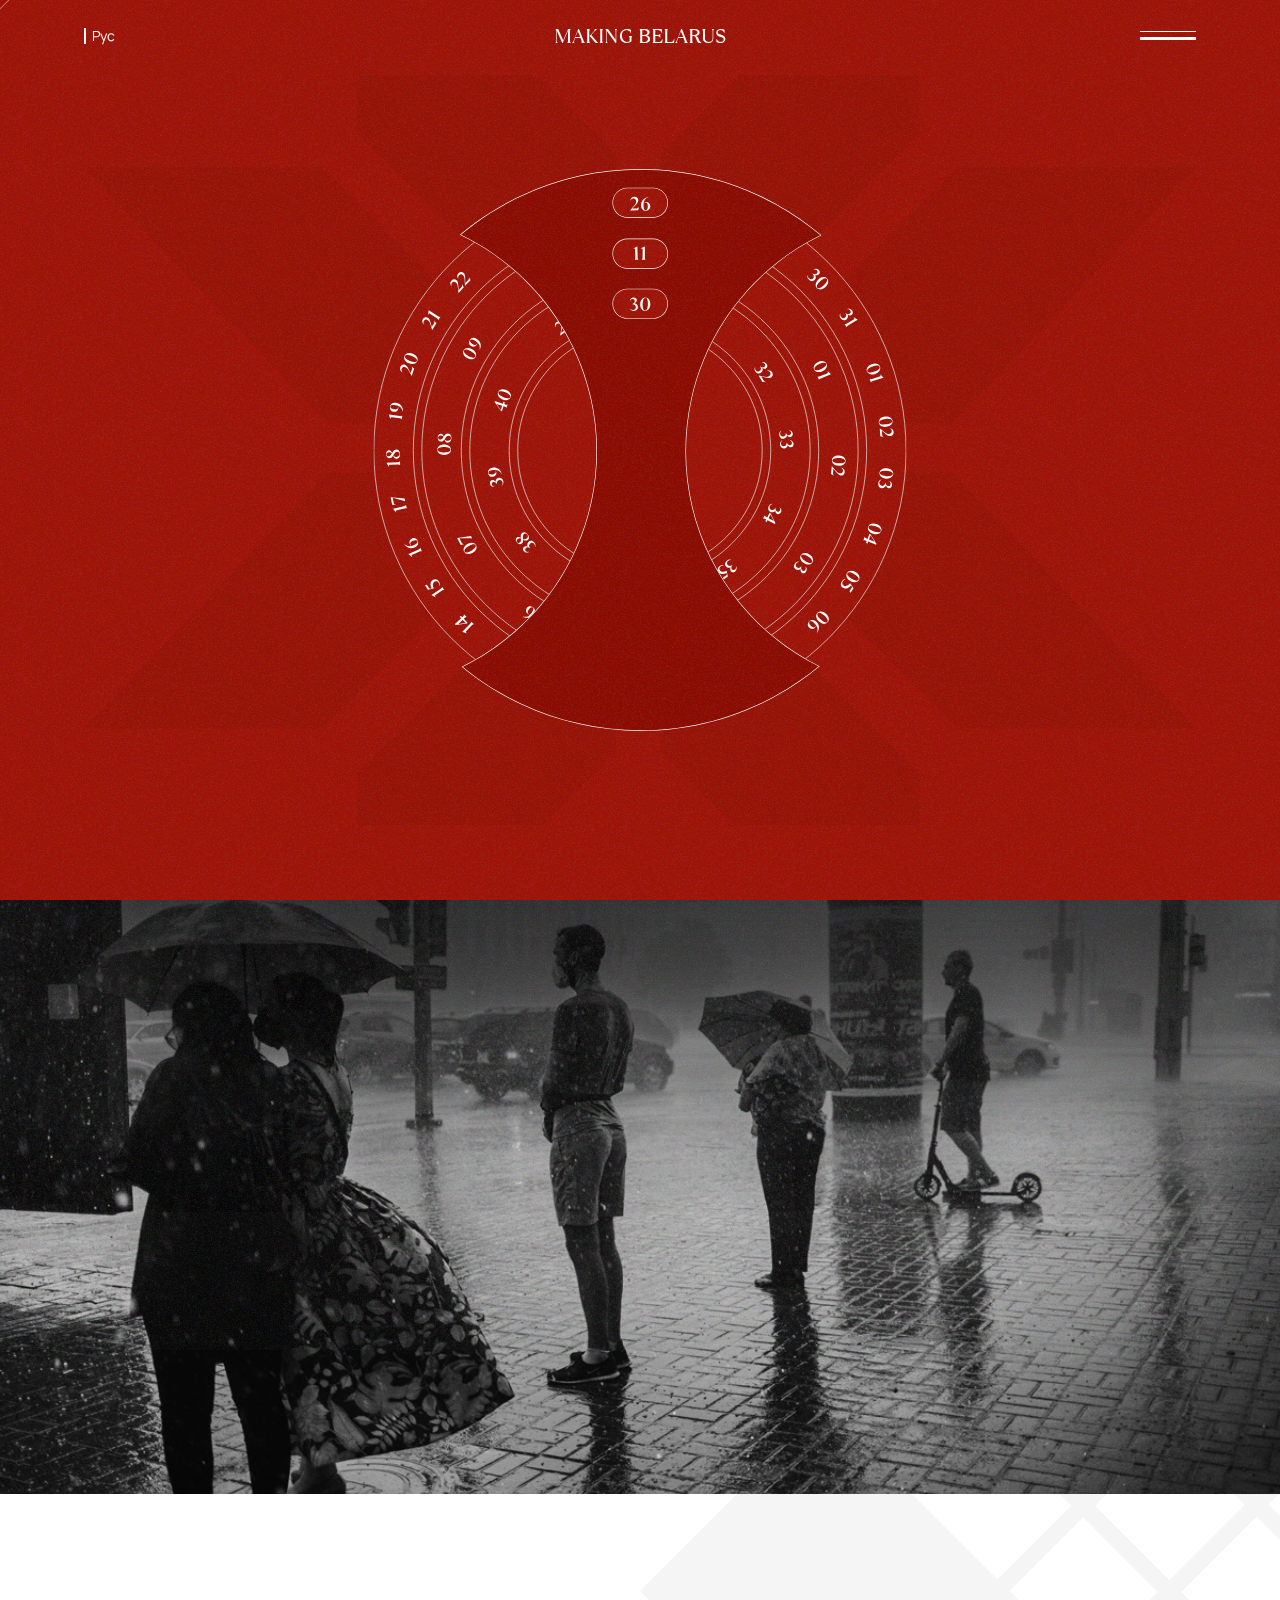
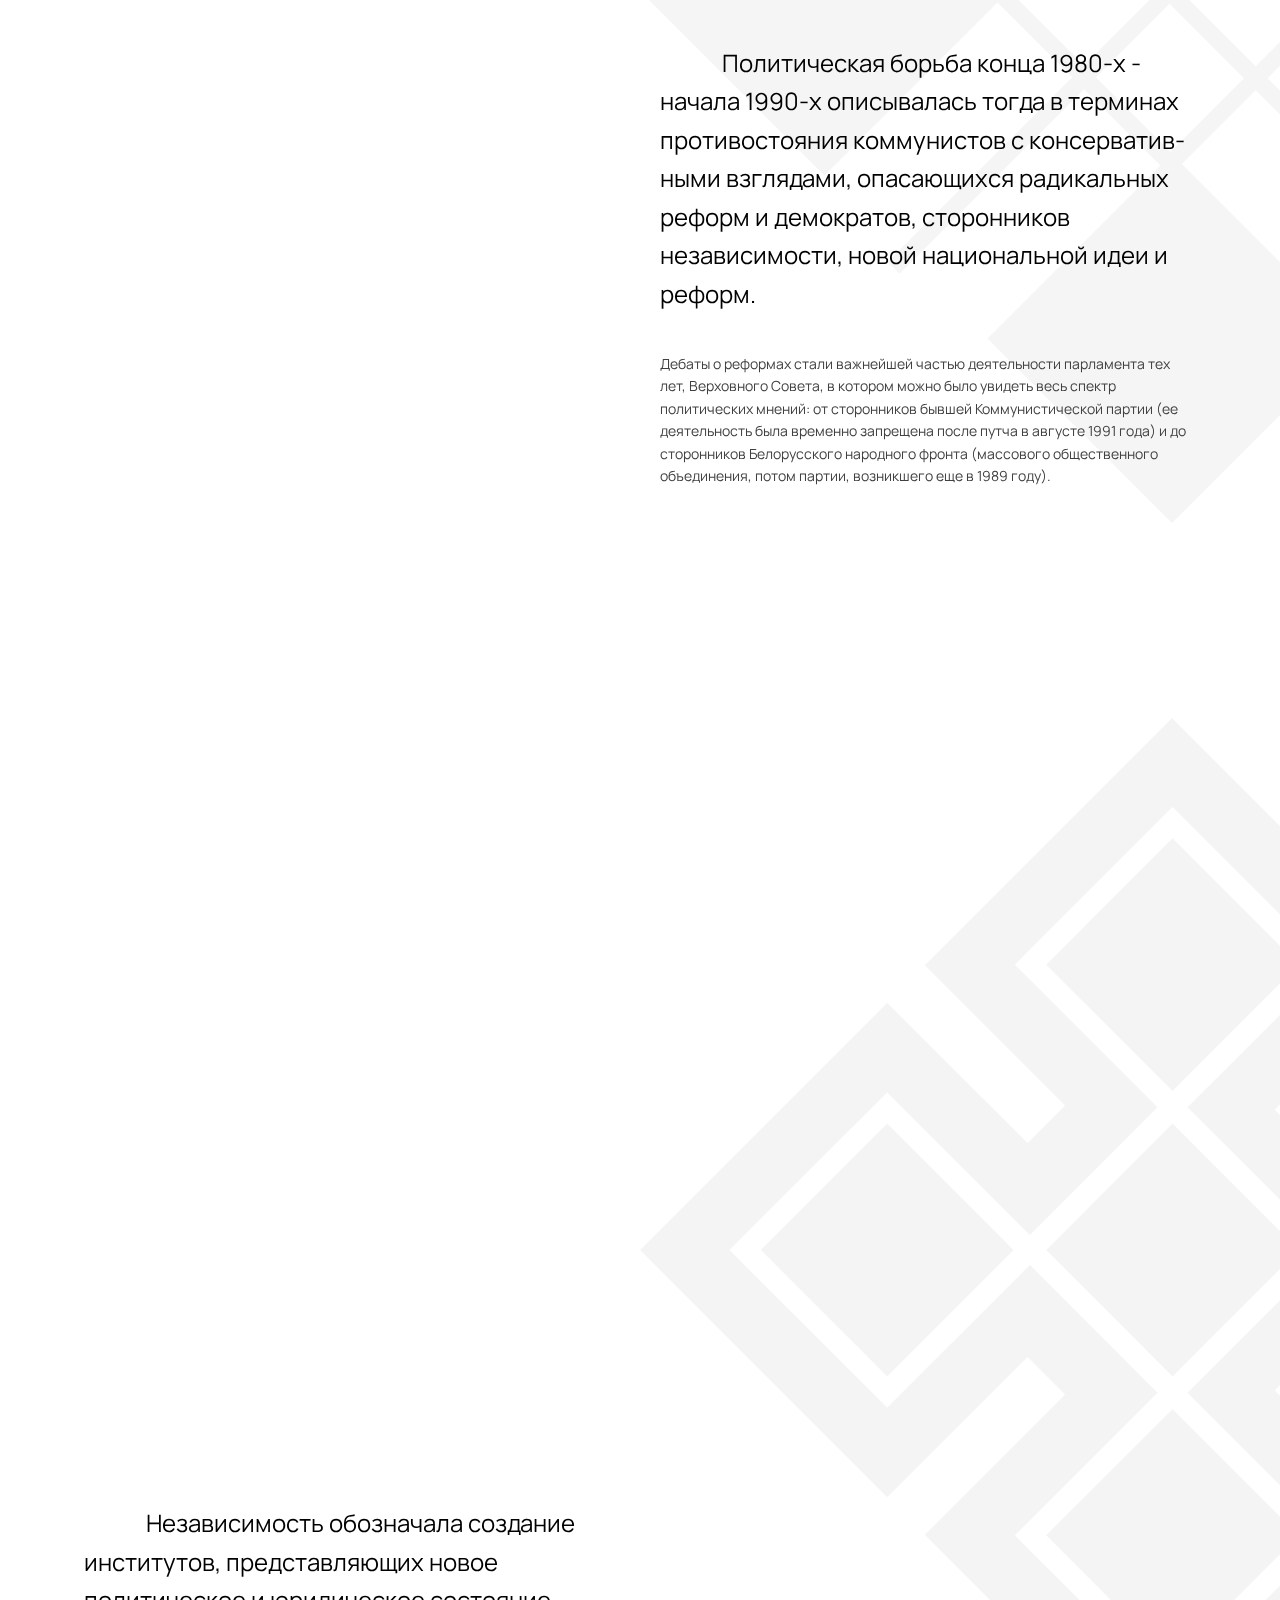
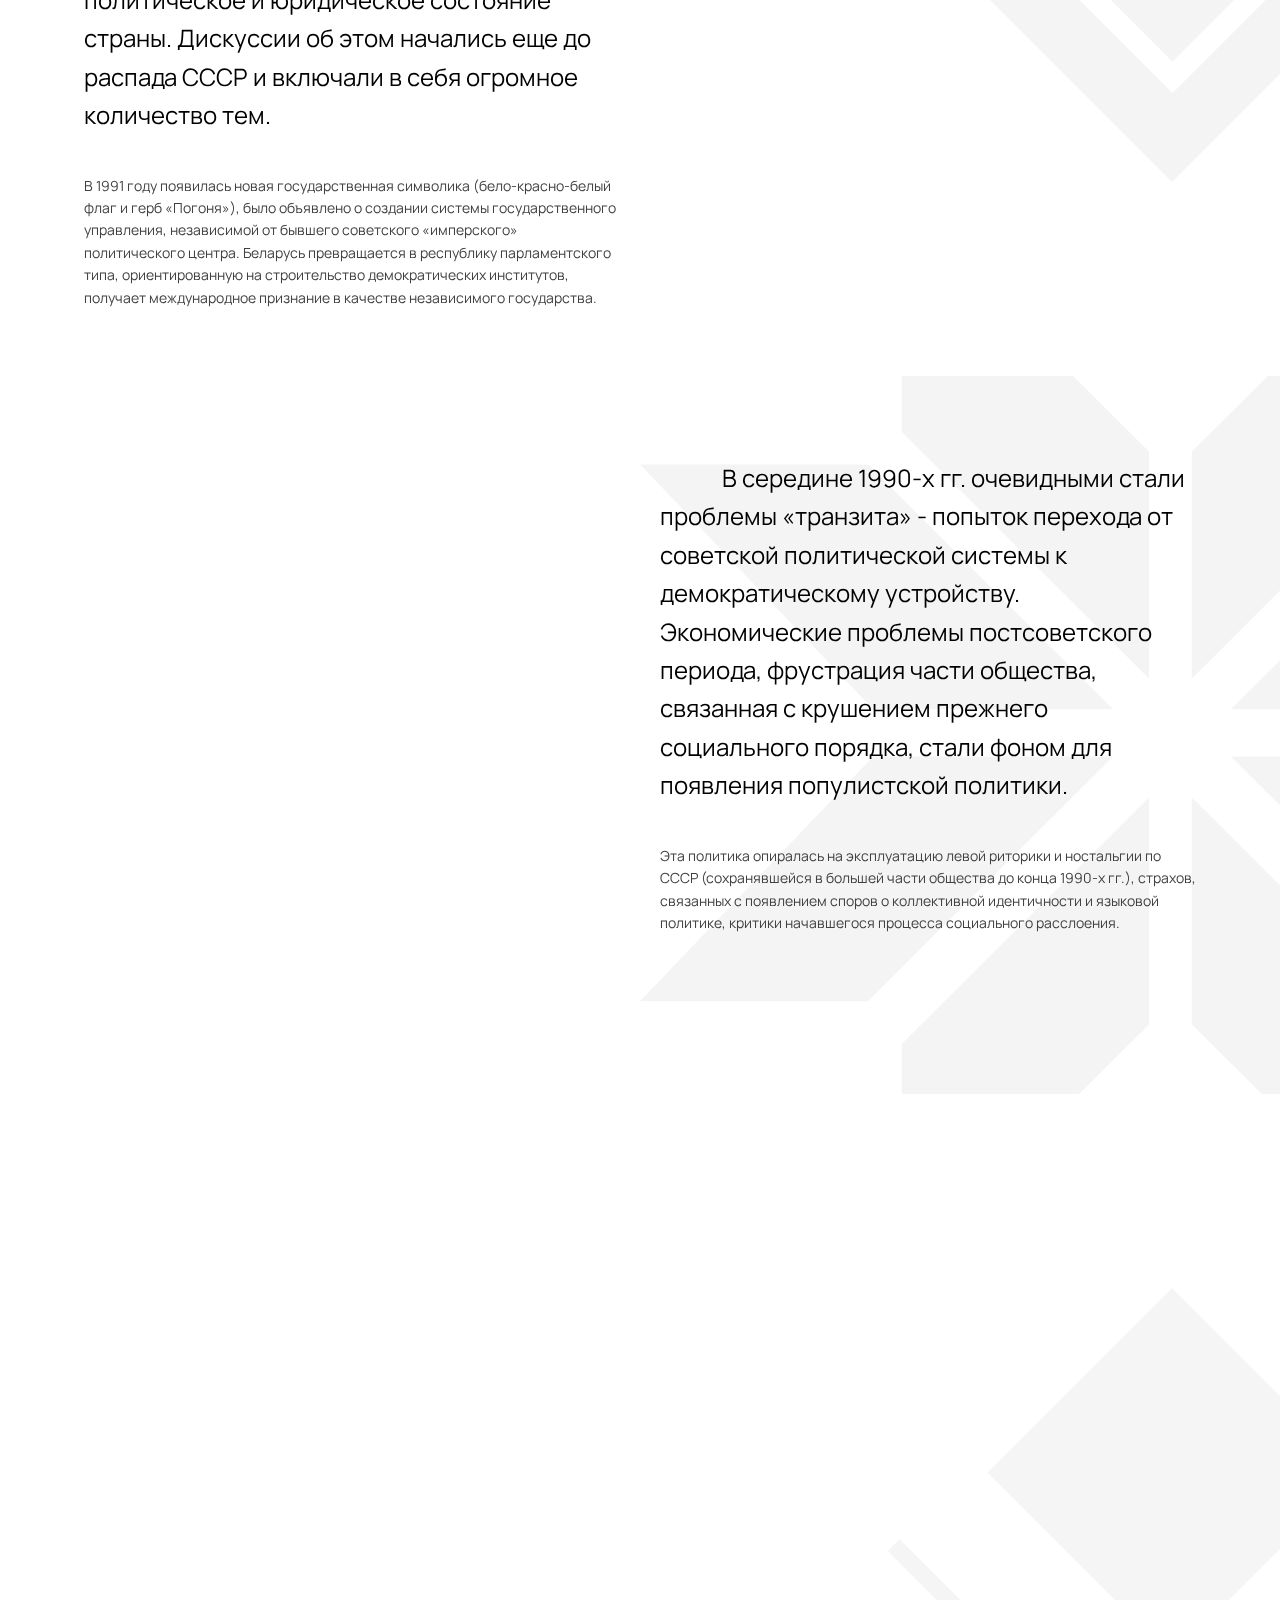
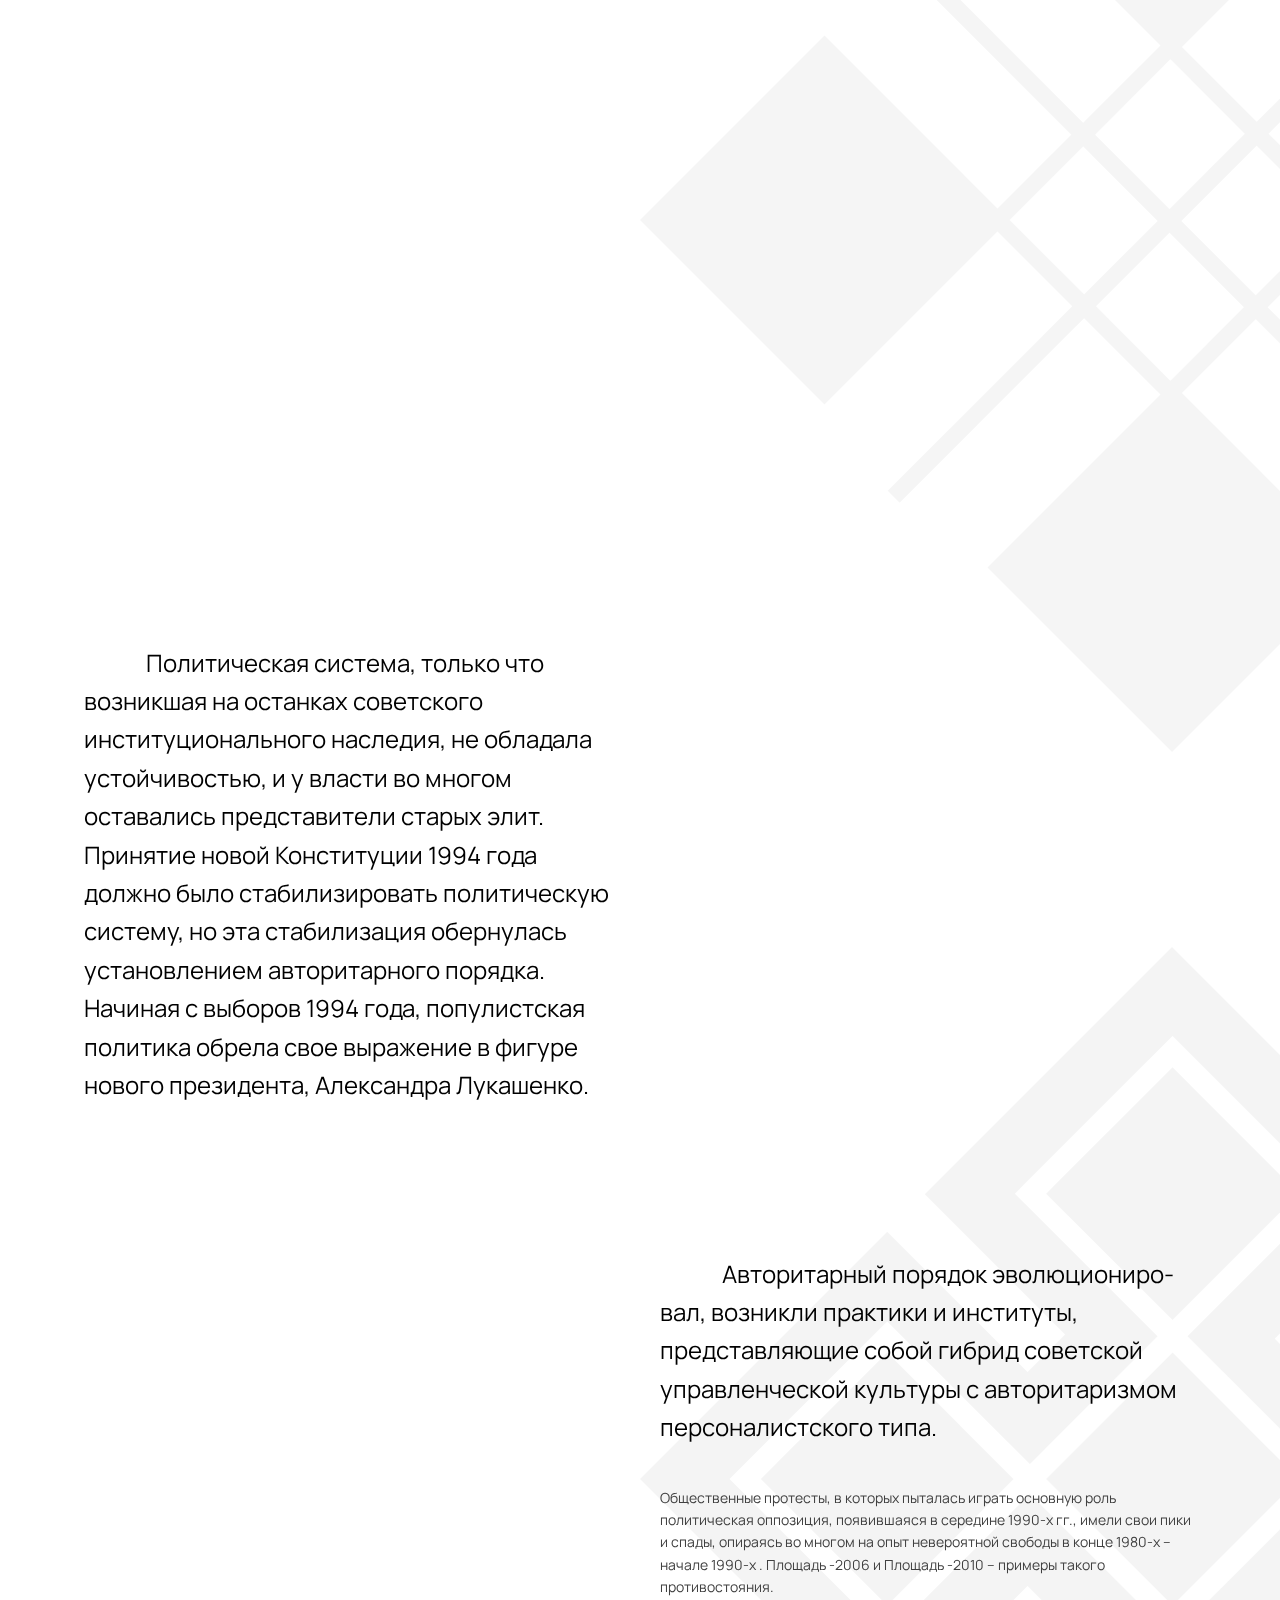
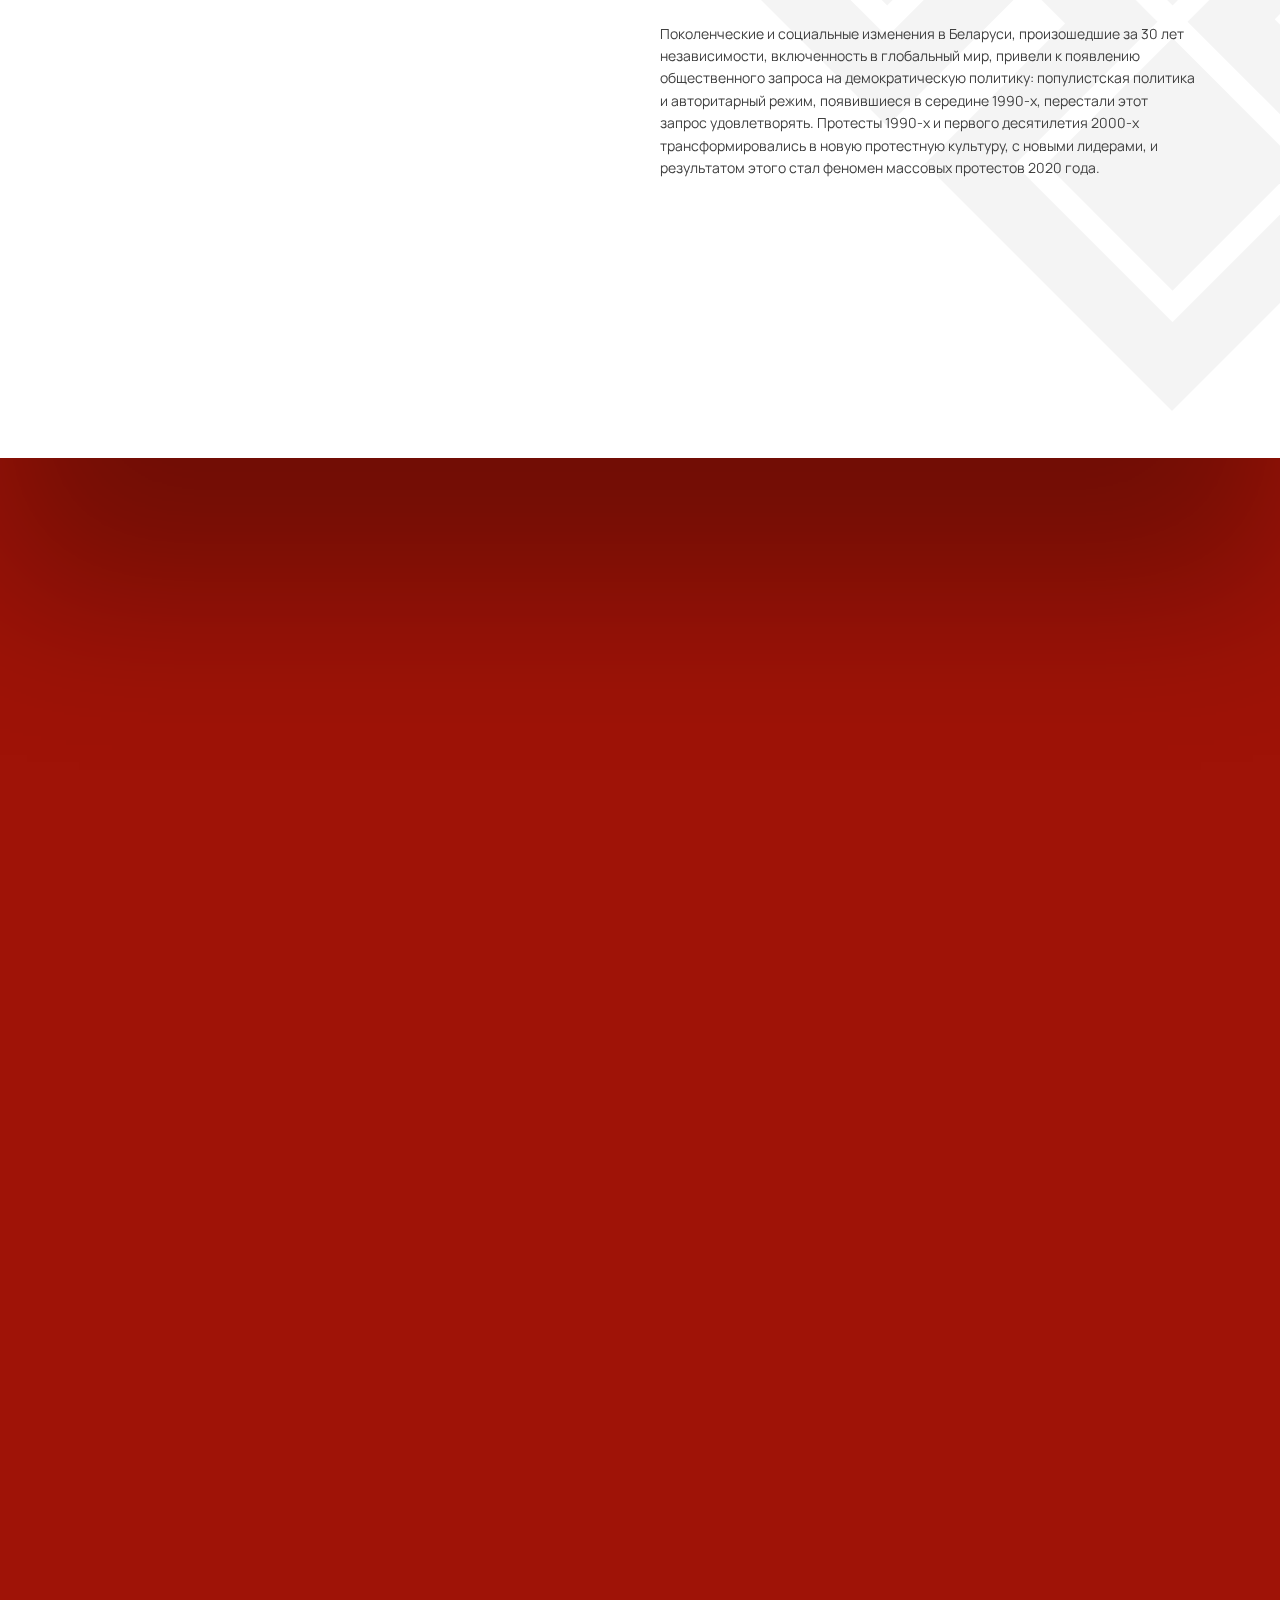
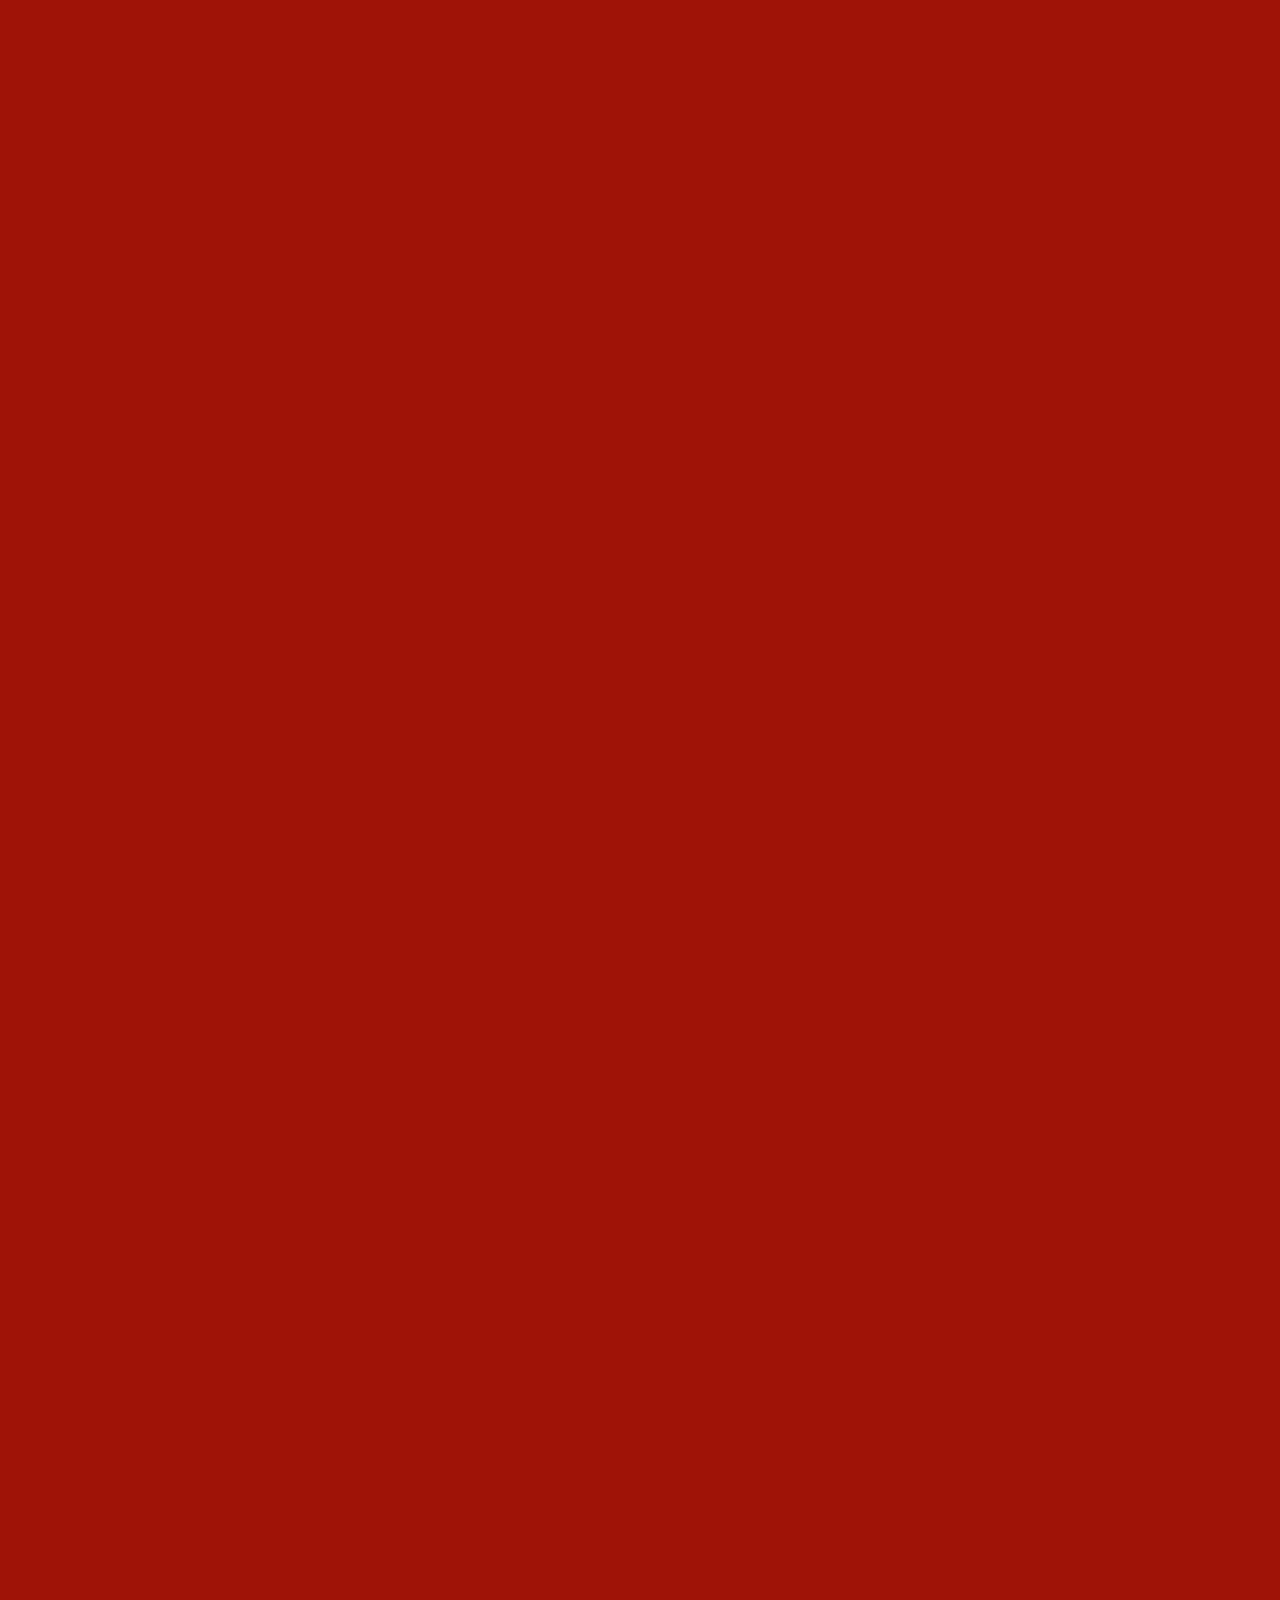
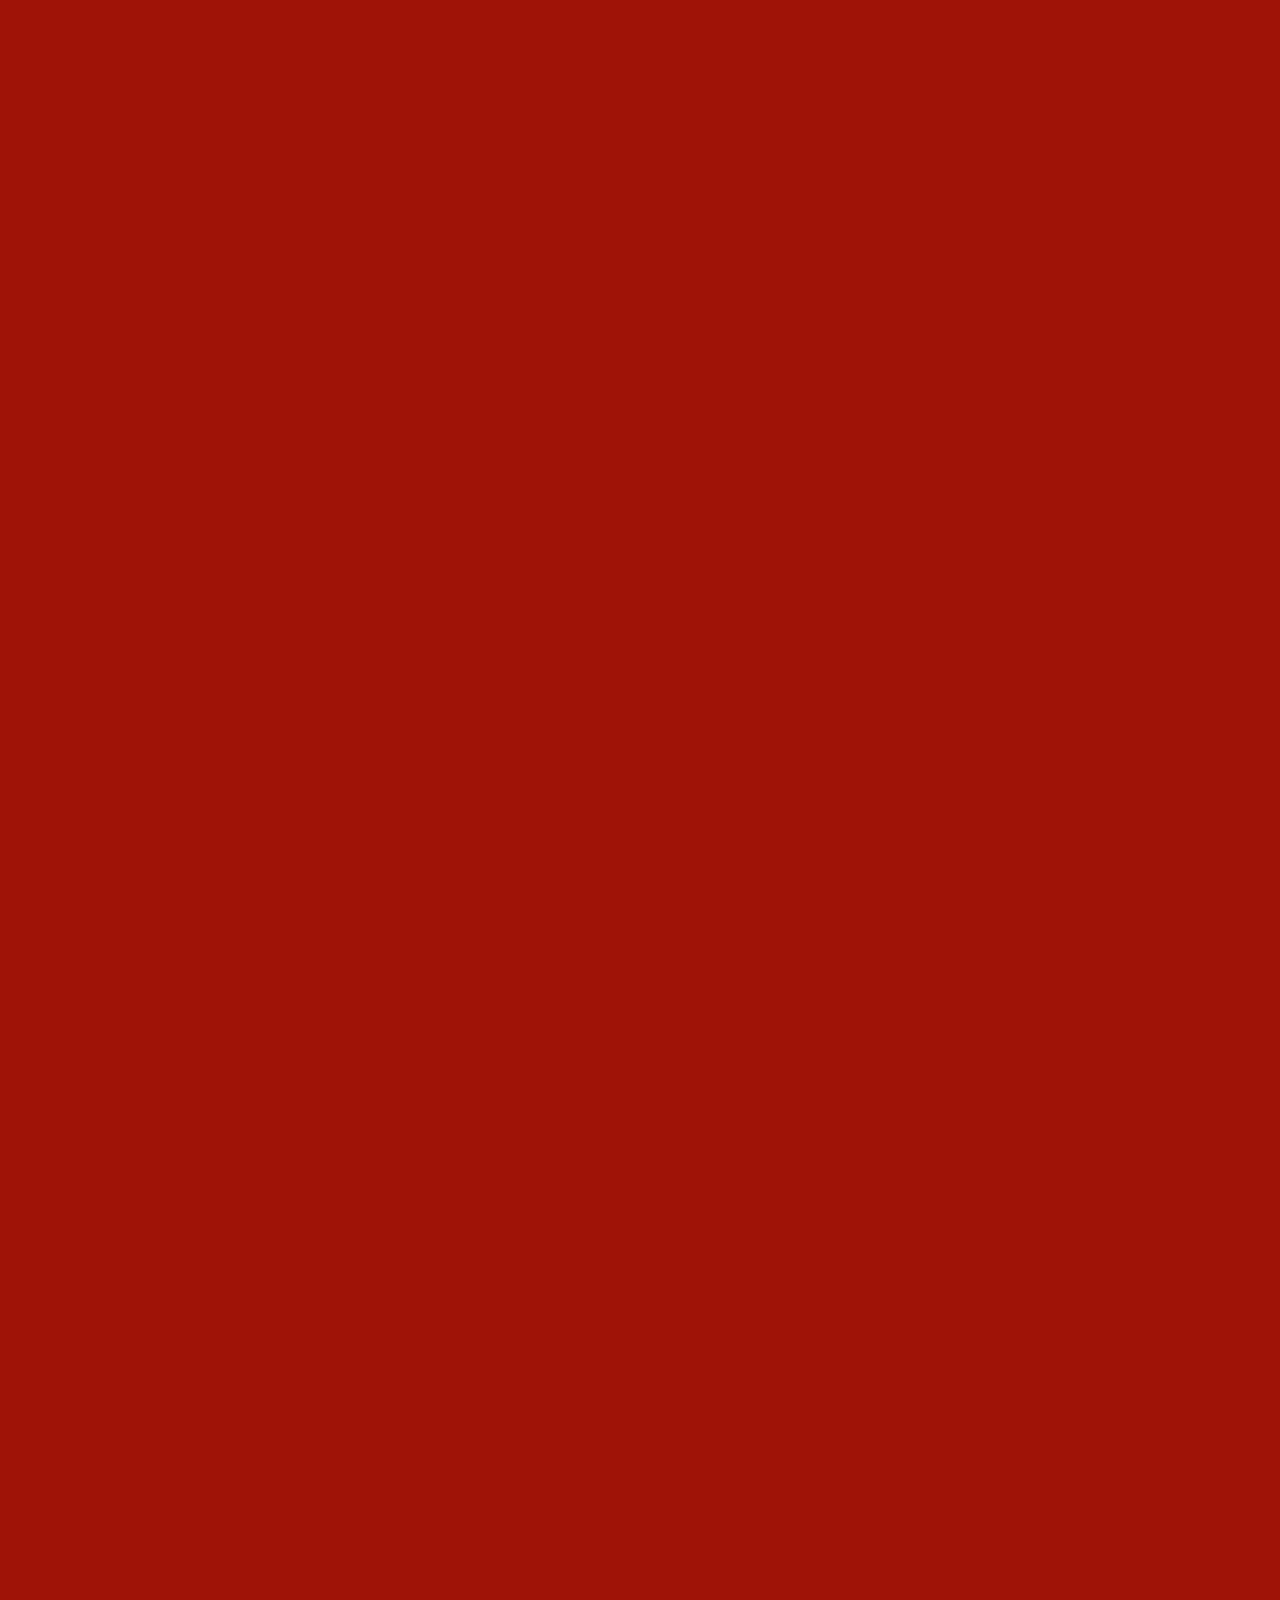
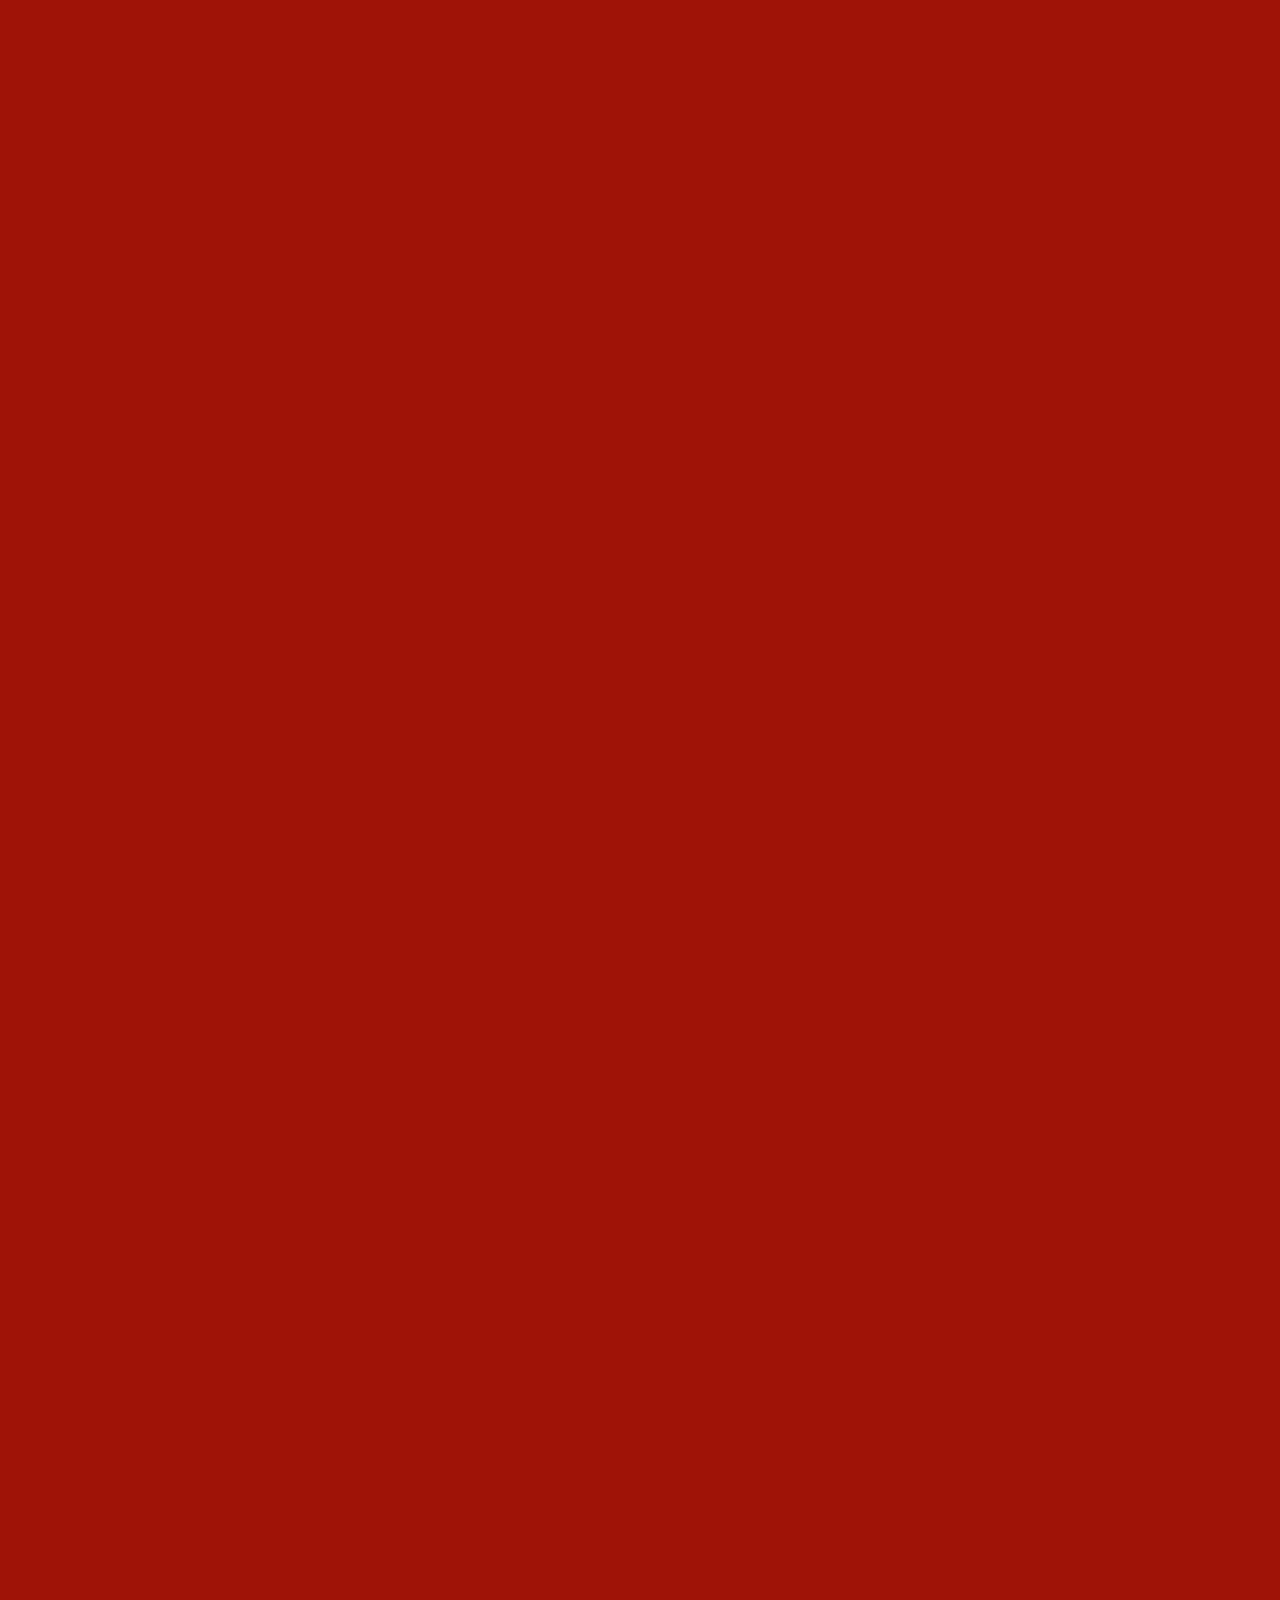
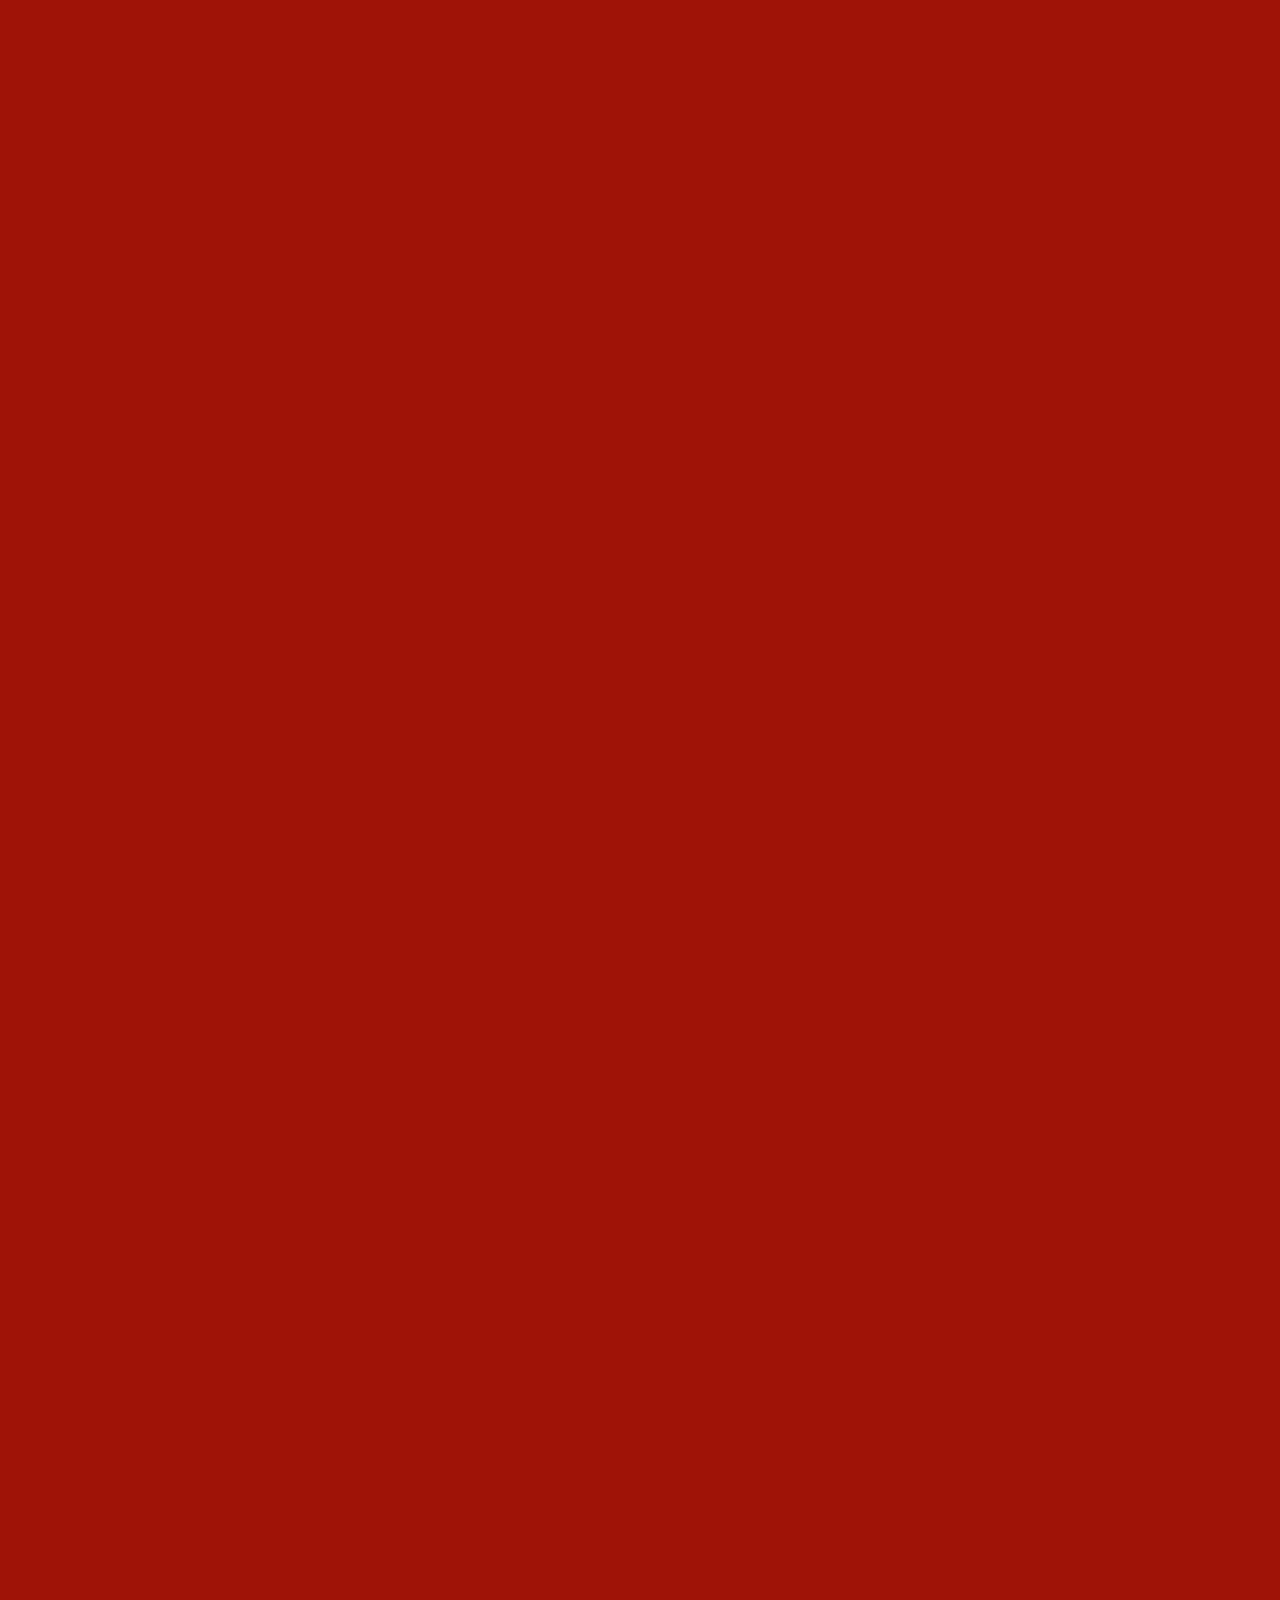
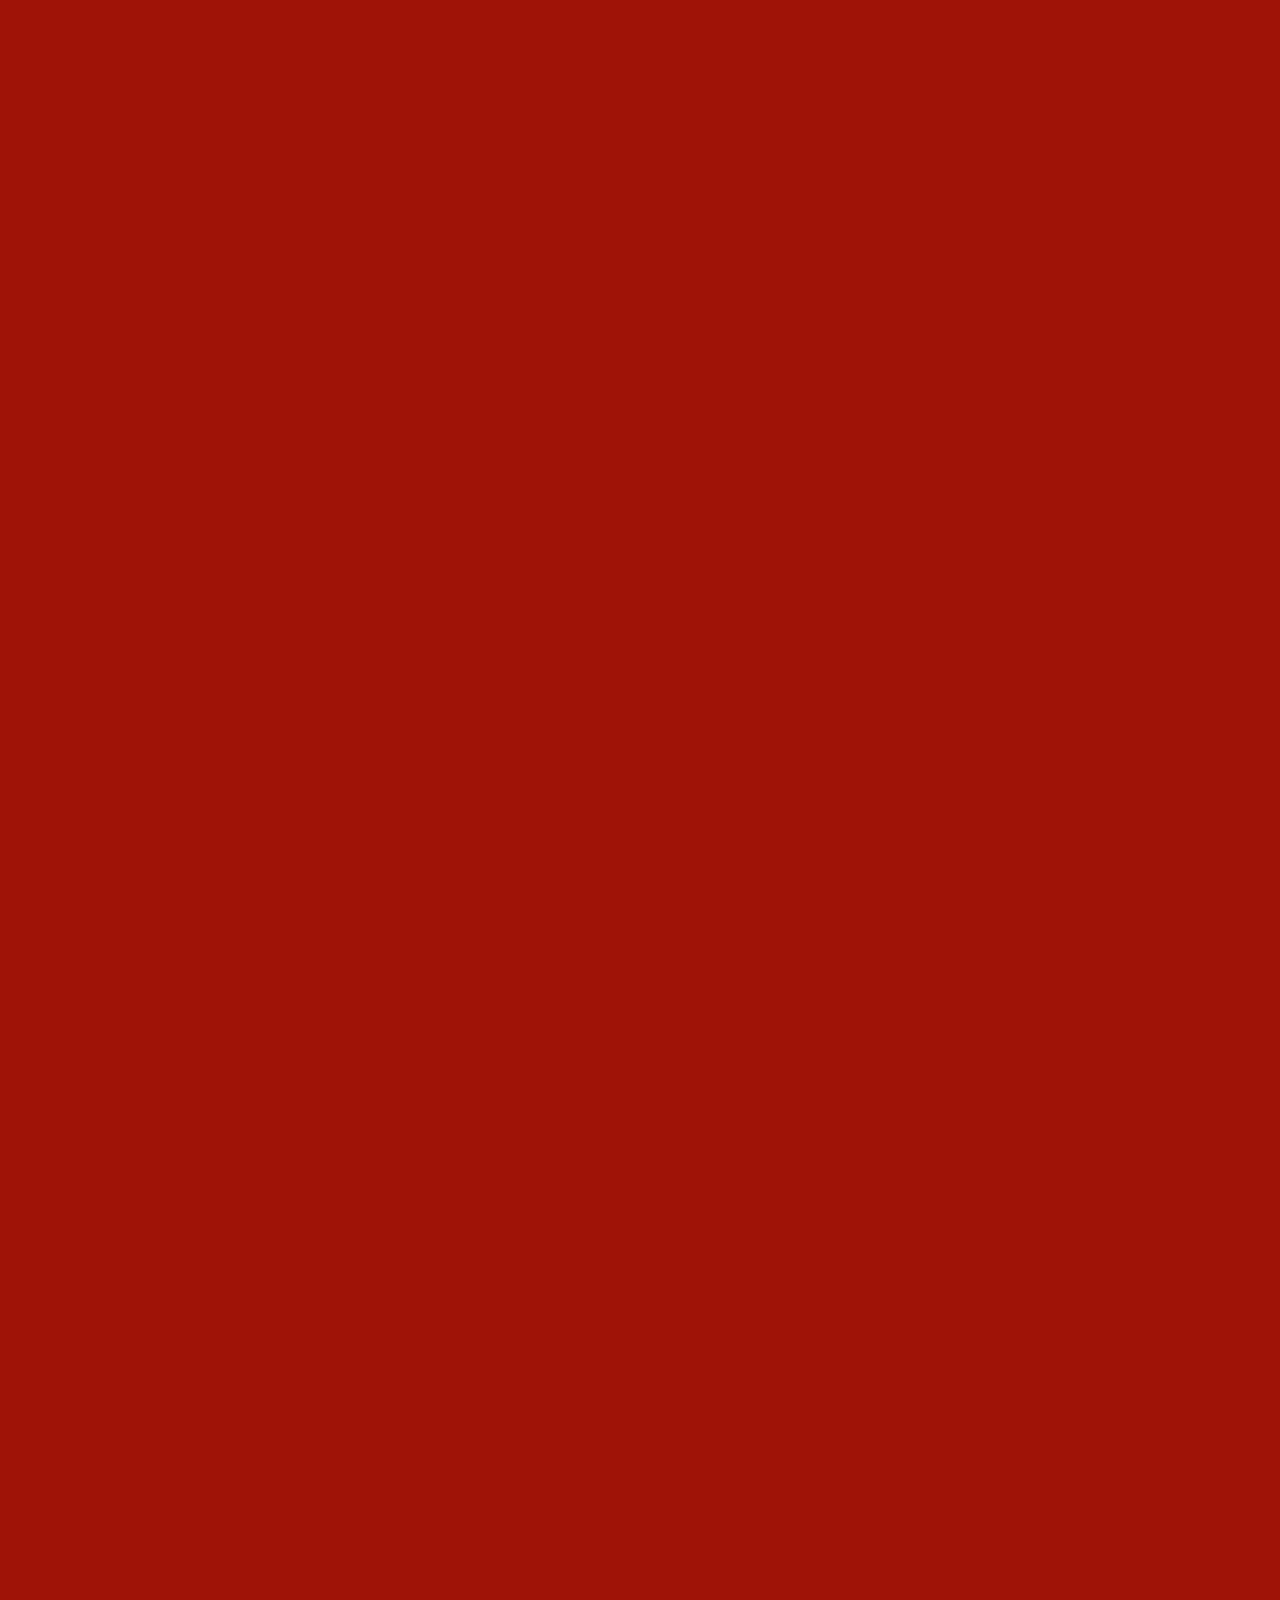
==== index.html @ 4a8461b0 "23.11" ====
<!DOCTYPE html>
<html lang="ru">
	<head>
	<meta charset="UTF-8">
	<meta name="viewport" content="width=device-width, initial-scale=1, maximum-scale=1">
	<meta http-equiv="X-UA-Compatible" content="ie=edge">
	<meta name="robots" content="noindex, nofollow"/>
	<meta property="og:locale" content="[locale]" />
	<meta property="og:title" content="Making Belarus" />
	<meta property="og:description" content="[description]" />
	<meta property="og:url" content="[url]" />
	<meta property="og:image" content="images/favicons/opengraph.jpg" />
	<title>Making Belarus</title>
	<meta property="og:image" content="images/favicons/opengraph.jpg"/>
	<meta property="og:image:width" content="1200"/>
	<meta property="og:image:height" content="630"/>
	<meta name="twitter:card" content="summary_large_image"/>
	<link type="image/x-icon" rel="shortcut icon" href="images/favicons/favicon-ico-258x258.ico">
	<link type="image/png" sizes="16x16" rel="icon" href="images/favicons/favicon-16x16.png">
	<link type="image/png" sizes="32x32" rel="icon" href="images/favicons/favicon-32x32.png">
	<link type="image/png" sizes="48x48" rel="icon" href="images/favicons/favicon-48x48.png">
	<link sizes="180x180" rel="apple-touch-icon" href="images/favicons/apple-touch-icon-180x180.png">
	<link color="#CB0D58" rel="mask-icon" href="images/favicons/safari-pinned-tab-16x16.svg">
	<meta name="msapplication-TileColor" content="#CB0D58">
	<meta name="msapplication-TileImage" content="images/favicons/mstile-144x144.png">
	<meta name="application-name" content="[SiteName]">
	<meta name="msapplication-config" content="others/browserconfig.xml">
	<link rel="manifest" href="others/manifest.json">
	<meta name="theme-color" content="#000000">

	<!-- start preloader style -->
	<style>
		.preloader-cover {
			position: fixed;
			top: 0;
			left: 0;
			width: 100%;
			height: 100%;
			background-color: #9F1307;
			z-index: 9999;
		}
	</style>
</head>
	<body>

		<!-- ===================== | PAGE CURSOR START | ===================== -->
		<div class="c-cursor">
			<svg class="c-cursor__slider" width="104" height="60" viewBox="0 0 104 60" fill="none" xmlns="http://www.w3.org/2000/svg">
				<circle cx="52" cy="30" r="30" fill="#9F1307" fill-opacity="0.8"/>
				<circle cx="52" cy="30" r="29.5" stroke="white" stroke-opacity="0.4"/>
				<path class="arrow" d="M50.8281 30L55.7781 25.05L54.3641 23.636L48.0001 30L54.3641 36.364L55.7781 34.95L50.8281 30Z" fill="white"/>
				<rect x="7" y="23" width="9.8995" height="9.8995" transform="rotate(45 7 23)" fill="#9F1307" fill-opacity="0.8"/>
				<rect x="7" y="23.7071" width="8.8995" height="8.8995" transform="rotate(45 7 23.7071)" stroke="white" stroke-opacity="0.4"/>
				<rect x="96.9287" y="23" width="9.8995" height="9.8995" transform="rotate(45 96.9287 23)" fill="#9F1307" fill-opacity="0.8"/>
				<rect x="96.9287" y="23.7071" width="8.8995" height="8.8995" transform="rotate(45 96.9287 23.7071)" stroke="white" stroke-opacity="0.4"/>
			</svg>
			<div class="page-cursor"></div>
		</div>
		<!-- ===================== | PAGE CURSOR END | ===================== -->

		<!-- ===================== | PAGE NOISE START | ===================== -->
		<div class="preloader-cover"></div>
		<!-- ===================== | PAGE NOISE END | ===================== -->

		<!-- ===================== | PAGE WRAPPER START | ===================== -->
		<div class="wrapper">

			<!-- ===================== | PAGE NOISE START | ===================== -->
			<div class="noise"></div>
			<!-- ===================== | PAGE NOISE END | ===================== -->

			<!-- ===================== | PAGE HEADER START | ===================== -->
			<header class="header">
	<div class="header__wrapper _container">

		<div class="header__lang">

			<div class="lang-toggle _cursor-pointer">
				<span class="lang-toggle__item _active order-1">
					<a href="">Рус</a>
				</span>
				<span class="lang-toggle__item order-2">
					<a href="">Бел</a>
				</span>
				<span class="lang-toggle__item order-3">
					<a href="">En</a>
				</span>
			</div>

		</div>

		<div class="header__logo">

			<span class="logo">Making Belarus</span>

		</div>

		<div class="header__menu">

			<div class="burger _cursor-pointer">
				<div></div>
				<div></div>
				<div></div>
			</div>

		</div>

	</div>
</header>

<div class="page-menu">
	<div class="page-menu__wrapper">
		<div class="_container">


			<div class="swiper page-menu__slider">
				

				<div class="swiper-wrapper page-menu__slider-wrapper">
					<div class="swiper-slide">

						<div data-link="s-history" class="page-menu__card">
							<div class="page-menu__card-bg">
								<div class="page-menu__card-bg-wrap">
									<div class="img-top">
										<svg viewBox="0 0 248 248" fill="none" xmlns="http://www.w3.org/2000/svg">
											<path d="M0 60.311H53.1535L110.281 117.308H54.3255L0 60.311Z" fill="#1B1B1B"/>
											<path d="M0 185.295H53.1535L110.281 128.298H54.3255L0 185.295Z" fill="#1B1B1B"/>
											<path d="M60.998 195.264V248L118.665 190.689V137.804L60.998 195.264Z" fill="#1B1B1B"/>
											<path d="M60.998 52.7358V0L118.665 57.3113V110.196L60.998 52.7358Z" fill="#1B1B1B"/>
											<path d="M186.285 195.264V248L128.618 190.689V137.804L186.285 195.264Z" fill="#1B1B1B"/>
											<path d="M186.285 52.7358V0L128.618 57.3113V110.196L186.285 52.7358Z" fill="#1B1B1B"/>
											<path d="M248 60.311H194.847L137.719 117.308H193.674L248 60.311Z" fill="#1B1B1B"/>
											<path d="M248 185.295H194.847L137.719 128.298H193.674L248 185.295Z" fill="#1B1B1B"/>
										</svg>
									</div>
									<div class="img-bottom">
										<svg viewBox="0 0 248 248" fill="none" xmlns="http://www.w3.org/2000/svg">
											<path d="M0 60.311H53.1535L110.281 117.308H54.3255L0 60.311Z" fill="#1B1B1B"/>
											<path d="M0 185.295H53.1535L110.281 128.298H54.3255L0 185.295Z" fill="#1B1B1B"/>
											<path d="M60.998 195.264V248L118.665 190.689V137.804L60.998 195.264Z" fill="#1B1B1B"/>
											<path d="M60.998 52.7358V0L118.665 57.3113V110.196L60.998 52.7358Z" fill="#1B1B1B"/>
											<path d="M186.285 195.264V248L128.618 190.689V137.804L186.285 195.264Z" fill="#1B1B1B"/>
											<path d="M186.285 52.7358V0L128.618 57.3113V110.196L186.285 52.7358Z" fill="#1B1B1B"/>
											<path d="M248 60.311H194.847L137.719 117.308H193.674L248 60.311Z" fill="#1B1B1B"/>
											<path d="M248 185.295H194.847L137.719 128.298H193.674L248 185.295Z" fill="#1B1B1B"/>
										</svg>
									</div>
								</div>
							</div>
							<div class="page-menu__card-content">
								<div class="page-menu__card-index">
									<span>01</span>
								</div>
								<div class="page-menu__card-title">
									<h3>Власть, авторитаризм, протест</h3>
								</div>
							</div>
						</div>

					</div>
					<div class="swiper-slide">

						<div data-link="s-blog" class="page-menu__card">
							<div class="page-menu__card-bg">
								<div class="page-menu__card-bg-wrap">
									<div class="img-top">
										<svg viewBox="0 0 248 248" fill="none" xmlns="http://www.w3.org/2000/svg">
											<path d="M124.126 86.9531L153.59 57.4896L124.126 28.0261L94.6625 57.4896L124.126 86.9531Z" fill="#1B1B1B"/>
											<path d="M57.6151 94.5387L87.0786 124.002L57.6151 153.466L28.1516 124.002L57.6151 94.5387Z" fill="#1B1B1B"/>
											<path d="M190.639 94.5387L220.102 124.002L190.639 153.466L161.175 124.002L190.639 94.5387Z" fill="#1B1B1B"/>
											<path d="M153.59 190.513L124.126 219.977L94.6625 190.513L124.126 161.05L153.59 190.513Z" fill="#1B1B1B"/>
											<path d="M153.59 124.002L124.127 94.5387L94.6634 124.002L124.127 153.466L153.59 124.002Z" fill="#1B1B1B"/>
											<path fill-rule="evenodd" clip-rule="evenodd" d="M66.3669 57.6325L123.999 0L181.632 57.6325L147.966 91.2989L156.701 100.034L190.367 66.3669L248 123.999L190.367 181.632L156.701 147.965L147.965 156.701L181.632 190.367L123.999 248L66.3669 190.367L99.068 157.666L90.3331 148.931L57.6325 181.632L0 123.999L57.6325 66.3669L90.3331 99.0675L99.0675 90.3331L66.3669 57.6325ZM160.859 57.4896L124.126 20.7567L87.3931 57.4896L120.65 90.7463L90.871 120.525L57.6151 87.2693L20.8822 124.002L57.6151 160.735L90.871 127.479L120.649 157.257L87.3931 190.513L124.126 227.246L160.859 190.513L127.604 157.258L157.383 127.479L190.639 160.735L227.372 124.002L190.639 87.2693L157.383 120.525L127.603 90.7455L160.859 57.4896Z" fill="#1B1B1B"/>
										</svg>
									</div>
									<div class="img-bottom">
										<svg viewBox="0 0 248 248" fill="none" xmlns="http://www.w3.org/2000/svg">
											<path d="M124.126 86.9531L153.59 57.4896L124.126 28.0261L94.6625 57.4896L124.126 86.9531Z" fill="#1B1B1B"/>
											<path d="M57.6151 94.5387L87.0786 124.002L57.6151 153.466L28.1516 124.002L57.6151 94.5387Z" fill="#1B1B1B"/>
											<path d="M190.639 94.5387L220.102 124.002L190.639 153.466L161.175 124.002L190.639 94.5387Z" fill="#1B1B1B"/>
											<path d="M153.59 190.513L124.126 219.977L94.6625 190.513L124.126 161.05L153.59 190.513Z" fill="#1B1B1B"/>
											<path d="M153.59 124.002L124.127 94.5387L94.6634 124.002L124.127 153.466L153.59 124.002Z" fill="#1B1B1B"/>
											<path fill-rule="evenodd" clip-rule="evenodd" d="M66.3669 57.6325L123.999 0L181.632 57.6325L147.966 91.2989L156.701 100.034L190.367 66.3669L248 123.999L190.367 181.632L156.701 147.965L147.965 156.701L181.632 190.367L123.999 248L66.3669 190.367L99.068 157.666L90.3331 148.931L57.6325 181.632L0 123.999L57.6325 66.3669L90.3331 99.0675L99.0675 90.3331L66.3669 57.6325ZM160.859 57.4896L124.126 20.7567L87.3931 57.4896L120.65 90.7463L90.871 120.525L57.6151 87.2693L20.8822 124.002L57.6151 160.735L90.871 127.479L120.649 157.257L87.3931 190.513L124.126 227.246L160.859 190.513L127.604 157.258L157.383 127.479L190.639 160.735L227.372 124.002L190.639 87.2693L157.383 120.525L127.603 90.7455L160.859 57.4896Z" fill="#1B1B1B"/>
										</svg>
									</div>
								</div>
							</div>
							<div class="page-menu__card-content">
								<div class="page-menu__card-index">
									<span>02</span>
								</div>
								<div class="page-menu__card-title">
									<h3>Общество, люди, судьбы</h3>
								</div>
							</div>
						</div>

					</div>
					<div class="swiper-slide">

						<div data-link="s-timeline" class="page-menu__card">
							<div class="page-menu__card-bg">
								<div class="page-menu__card-bg-wrap">
									<div class="img-top">
										<svg viewBox="0 0 248 248" fill="none" xmlns="http://www.w3.org/2000/svg">
											<path fill-rule="evenodd" clip-rule="evenodd" d="M126.32 83.6908L167.006 43.0046L124.001 0L80.9967 43.0046L121.306 83.3138L103.299 101.32L60.5112 58.5323L57.7285 61.315L100.517 104.103L83.3145 121.305L43.0046 80.9954L0 124L43.0046 167.005L83.3145 126.695L100.733 144.114L57.7285 187.119L60.5112 189.901L103.516 146.896L121.306 164.686L80.9967 204.995L124.001 248L167.006 204.995L126.32 164.309L143.521 147.108L186.316 189.902L189.098 187.12L146.304 144.325L164.31 126.319L204.995 167.005L248 124L204.995 80.9954L164.31 121.681L146.521 103.892L189.098 61.314L186.316 58.5313L143.738 101.109L126.32 83.6908ZM143.521 141.542L161.064 124L143.738 106.674L126.196 124.217L143.521 141.542ZM123.413 121.434L140.955 103.892L123.624 86.5607L106.082 104.103L123.413 121.434ZM103.299 106.886L120.63 124.217L103.516 141.331L86.1851 124L103.299 106.886ZM123.413 126.999L140.739 144.325L123.624 161.439L106.299 144.114L123.413 126.999Z" fill="#1B1B1B"/>
										</svg>
									</div>
									<div class="img-bottom">
										<svg viewBox="0 0 248 248" fill="none" xmlns="http://www.w3.org/2000/svg">
											<path fill-rule="evenodd" clip-rule="evenodd" d="M126.32 83.6908L167.006 43.0046L124.001 0L80.9967 43.0046L121.306 83.3138L103.299 101.32L60.5112 58.5323L57.7285 61.315L100.517 104.103L83.3145 121.305L43.0046 80.9954L0 124L43.0046 167.005L83.3145 126.695L100.733 144.114L57.7285 187.119L60.5112 189.901L103.516 146.896L121.306 164.686L80.9967 204.995L124.001 248L167.006 204.995L126.32 164.309L143.521 147.108L186.316 189.902L189.098 187.12L146.304 144.325L164.31 126.319L204.995 167.005L248 124L204.995 80.9954L164.31 121.681L146.521 103.892L189.098 61.314L186.316 58.5313L143.738 101.109L126.32 83.6908ZM143.521 141.542L161.064 124L143.738 106.674L126.196 124.217L143.521 141.542ZM123.413 121.434L140.955 103.892L123.624 86.5607L106.082 104.103L123.413 121.434ZM103.299 106.886L120.63 124.217L103.516 141.331L86.1851 124L103.299 106.886ZM123.413 126.999L140.739 144.325L123.624 161.439L106.299 144.114L123.413 126.999Z" fill="#1B1B1B"/>
										</svg>
									</div>
								</div>
							</div>
							<div class="page-menu__card-content">
								<div class="page-menu__card-index">
									<span>03</span>
								</div>
								<div class="page-menu__card-title">
									<h3>Идеи, историческая память и идентичность</h3>
								</div>
							</div>
						</div>

					</div>
					<div class="swiper-slide">

						<div data-link="s-history" class="page-menu__card">
							<div class="page-menu__card-bg">
								<div class="page-menu__card-bg-wrap">
									<div class="img-top">
										<svg viewBox="0 0 248 248" fill="none" xmlns="http://www.w3.org/2000/svg">
											<path d="M0 60.311H53.1535L110.281 117.308H54.3255L0 60.311Z" fill="#1B1B1B"/>
											<path d="M0 185.295H53.1535L110.281 128.298H54.3255L0 185.295Z" fill="#1B1B1B"/>
											<path d="M60.998 195.264V248L118.665 190.689V137.804L60.998 195.264Z" fill="#1B1B1B"/>
											<path d="M60.998 52.7358V0L118.665 57.3113V110.196L60.998 52.7358Z" fill="#1B1B1B"/>
											<path d="M186.285 195.264V248L128.618 190.689V137.804L186.285 195.264Z" fill="#1B1B1B"/>
											<path d="M186.285 52.7358V0L128.618 57.3113V110.196L186.285 52.7358Z" fill="#1B1B1B"/>
											<path d="M248 60.311H194.847L137.719 117.308H193.674L248 60.311Z" fill="#1B1B1B"/>
											<path d="M248 185.295H194.847L137.719 128.298H193.674L248 185.295Z" fill="#1B1B1B"/>
										</svg>
									</div>
									<div class="img-bottom">
										<svg viewBox="0 0 248 248" fill="none" xmlns="http://www.w3.org/2000/svg">
											<path d="M0 60.311H53.1535L110.281 117.308H54.3255L0 60.311Z" fill="#1B1B1B"/>
											<path d="M0 185.295H53.1535L110.281 128.298H54.3255L0 185.295Z" fill="#1B1B1B"/>
											<path d="M60.998 195.264V248L118.665 190.689V137.804L60.998 195.264Z" fill="#1B1B1B"/>
											<path d="M60.998 52.7358V0L118.665 57.3113V110.196L60.998 52.7358Z" fill="#1B1B1B"/>
											<path d="M186.285 195.264V248L128.618 190.689V137.804L186.285 195.264Z" fill="#1B1B1B"/>
											<path d="M186.285 52.7358V0L128.618 57.3113V110.196L186.285 52.7358Z" fill="#1B1B1B"/>
											<path d="M248 60.311H194.847L137.719 117.308H193.674L248 60.311Z" fill="#1B1B1B"/>
											<path d="M248 185.295H194.847L137.719 128.298H193.674L248 185.295Z" fill="#1B1B1B"/>
										</svg>
									</div>
								</div>
							</div>
							<div class="page-menu__card-content">
								<div class="page-menu__card-index">
									<span>04</span>
								</div>
								<div class="page-menu__card-title">
									<h3>Власть, авторитаризм, протест</h3>
								</div>
							</div>
						</div>

					</div>
					<div class="swiper-slide">

						<div data-link="s-blog" class="page-menu__card">
							<div class="page-menu__card-bg">
								<div class="page-menu__card-bg-wrap">
									<div class="img-top">
										<svg viewBox="0 0 248 248" fill="none" xmlns="http://www.w3.org/2000/svg">
											<path d="M124.126 86.9531L153.59 57.4896L124.126 28.0261L94.6625 57.4896L124.126 86.9531Z" fill="#1B1B1B"/>
											<path d="M57.6151 94.5387L87.0786 124.002L57.6151 153.466L28.1516 124.002L57.6151 94.5387Z" fill="#1B1B1B"/>
											<path d="M190.639 94.5387L220.102 124.002L190.639 153.466L161.175 124.002L190.639 94.5387Z" fill="#1B1B1B"/>
											<path d="M153.59 190.513L124.126 219.977L94.6625 190.513L124.126 161.05L153.59 190.513Z" fill="#1B1B1B"/>
											<path d="M153.59 124.002L124.127 94.5387L94.6634 124.002L124.127 153.466L153.59 124.002Z" fill="#1B1B1B"/>
											<path fill-rule="evenodd" clip-rule="evenodd" d="M66.3669 57.6325L123.999 0L181.632 57.6325L147.966 91.2989L156.701 100.034L190.367 66.3669L248 123.999L190.367 181.632L156.701 147.965L147.965 156.701L181.632 190.367L123.999 248L66.3669 190.367L99.068 157.666L90.3331 148.931L57.6325 181.632L0 123.999L57.6325 66.3669L90.3331 99.0675L99.0675 90.3331L66.3669 57.6325ZM160.859 57.4896L124.126 20.7567L87.3931 57.4896L120.65 90.7463L90.871 120.525L57.6151 87.2693L20.8822 124.002L57.6151 160.735L90.871 127.479L120.649 157.257L87.3931 190.513L124.126 227.246L160.859 190.513L127.604 157.258L157.383 127.479L190.639 160.735L227.372 124.002L190.639 87.2693L157.383 120.525L127.603 90.7455L160.859 57.4896Z" fill="#1B1B1B"/>
										</svg>
									</div>
									<div class="img-bottom">
										<svg viewBox="0 0 248 248" fill="none" xmlns="http://www.w3.org/2000/svg">
											<path d="M124.126 86.9531L153.59 57.4896L124.126 28.0261L94.6625 57.4896L124.126 86.9531Z" fill="#1B1B1B"/>
											<path d="M57.6151 94.5387L87.0786 124.002L57.6151 153.466L28.1516 124.002L57.6151 94.5387Z" fill="#1B1B1B"/>
											<path d="M190.639 94.5387L220.102 124.002L190.639 153.466L161.175 124.002L190.639 94.5387Z" fill="#1B1B1B"/>
											<path d="M153.59 190.513L124.126 219.977L94.6625 190.513L124.126 161.05L153.59 190.513Z" fill="#1B1B1B"/>
											<path d="M153.59 124.002L124.127 94.5387L94.6634 124.002L124.127 153.466L153.59 124.002Z" fill="#1B1B1B"/>
											<path fill-rule="evenodd" clip-rule="evenodd" d="M66.3669 57.6325L123.999 0L181.632 57.6325L147.966 91.2989L156.701 100.034L190.367 66.3669L248 123.999L190.367 181.632L156.701 147.965L147.965 156.701L181.632 190.367L123.999 248L66.3669 190.367L99.068 157.666L90.3331 148.931L57.6325 181.632L0 123.999L57.6325 66.3669L90.3331 99.0675L99.0675 90.3331L66.3669 57.6325ZM160.859 57.4896L124.126 20.7567L87.3931 57.4896L120.65 90.7463L90.871 120.525L57.6151 87.2693L20.8822 124.002L57.6151 160.735L90.871 127.479L120.649 157.257L87.3931 190.513L124.126 227.246L160.859 190.513L127.604 157.258L157.383 127.479L190.639 160.735L227.372 124.002L190.639 87.2693L157.383 120.525L127.603 90.7455L160.859 57.4896Z" fill="#1B1B1B"/>
										</svg>
									</div>
								</div>
							</div>
							<div class="page-menu__card-content">
								<div class="page-menu__card-index">
									<span>05</span>
								</div>
								<div class="page-menu__card-title">
									<h3>Общество, люди, судьбы</h3>
								</div>
							</div>
						</div>

					</div>
					<div class="swiper-slide">

						<div data-link="s-timeline" class="page-menu__card">
							<div class="page-menu__card-bg">
								<div class="page-menu__card-bg-wrap">
									<div class="img-top">
										<svg viewBox="0 0 248 248" fill="none" xmlns="http://www.w3.org/2000/svg">
											<path fill-rule="evenodd" clip-rule="evenodd" d="M126.32 83.6908L167.006 43.0046L124.001 0L80.9967 43.0046L121.306 83.3138L103.299 101.32L60.5112 58.5323L57.7285 61.315L100.517 104.103L83.3145 121.305L43.0046 80.9954L0 124L43.0046 167.005L83.3145 126.695L100.733 144.114L57.7285 187.119L60.5112 189.901L103.516 146.896L121.306 164.686L80.9967 204.995L124.001 248L167.006 204.995L126.32 164.309L143.521 147.108L186.316 189.902L189.098 187.12L146.304 144.325L164.31 126.319L204.995 167.005L248 124L204.995 80.9954L164.31 121.681L146.521 103.892L189.098 61.314L186.316 58.5313L143.738 101.109L126.32 83.6908ZM143.521 141.542L161.064 124L143.738 106.674L126.196 124.217L143.521 141.542ZM123.413 121.434L140.955 103.892L123.624 86.5607L106.082 104.103L123.413 121.434ZM103.299 106.886L120.63 124.217L103.516 141.331L86.1851 124L103.299 106.886ZM123.413 126.999L140.739 144.325L123.624 161.439L106.299 144.114L123.413 126.999Z" fill="#1B1B1B"/>
										</svg>
									</div>
									<div class="img-bottom">
										<svg viewBox="0 0 248 248" fill="none" xmlns="http://www.w3.org/2000/svg">
											<path fill-rule="evenodd" clip-rule="evenodd" d="M126.32 83.6908L167.006 43.0046L124.001 0L80.9967 43.0046L121.306 83.3138L103.299 101.32L60.5112 58.5323L57.7285 61.315L100.517 104.103L83.3145 121.305L43.0046 80.9954L0 124L43.0046 167.005L83.3145 126.695L100.733 144.114L57.7285 187.119L60.5112 189.901L103.516 146.896L121.306 164.686L80.9967 204.995L124.001 248L167.006 204.995L126.32 164.309L143.521 147.108L186.316 189.902L189.098 187.12L146.304 144.325L164.31 126.319L204.995 167.005L248 124L204.995 80.9954L164.31 121.681L146.521 103.892L189.098 61.314L186.316 58.5313L143.738 101.109L126.32 83.6908ZM143.521 141.542L161.064 124L143.738 106.674L126.196 124.217L143.521 141.542ZM123.413 121.434L140.955 103.892L123.624 86.5607L106.082 104.103L123.413 121.434ZM103.299 106.886L120.63 124.217L103.516 141.331L86.1851 124L103.299 106.886ZM123.413 126.999L140.739 144.325L123.624 161.439L106.299 144.114L123.413 126.999Z" fill="#1B1B1B"/>
										</svg>
									</div>
								</div>
							</div>
							<div class="page-menu__card-content">
								<div class="page-menu__card-index">
									<span>06</span>
								</div>
								<div class="page-menu__card-title">
									<h3>Идеи, историческая память и идентичность</h3>
								</div>
							</div>
						</div>

					</div>
					<div class="swiper-slide">

						<div data-link="s-history" class="page-menu__card">
							<div class="page-menu__card-bg">
								<div class="page-menu__card-bg-wrap">
									<div class="img-top">
										<svg viewBox="0 0 248 248" fill="none" xmlns="http://www.w3.org/2000/svg">
											<path d="M0 60.311H53.1535L110.281 117.308H54.3255L0 60.311Z" fill="#1B1B1B"/>
											<path d="M0 185.295H53.1535L110.281 128.298H54.3255L0 185.295Z" fill="#1B1B1B"/>
											<path d="M60.998 195.264V248L118.665 190.689V137.804L60.998 195.264Z" fill="#1B1B1B"/>
											<path d="M60.998 52.7358V0L118.665 57.3113V110.196L60.998 52.7358Z" fill="#1B1B1B"/>
											<path d="M186.285 195.264V248L128.618 190.689V137.804L186.285 195.264Z" fill="#1B1B1B"/>
											<path d="M186.285 52.7358V0L128.618 57.3113V110.196L186.285 52.7358Z" fill="#1B1B1B"/>
											<path d="M248 60.311H194.847L137.719 117.308H193.674L248 60.311Z" fill="#1B1B1B"/>
											<path d="M248 185.295H194.847L137.719 128.298H193.674L248 185.295Z" fill="#1B1B1B"/>
										</svg>
									</div>
									<div class="img-bottom">
										<svg viewBox="0 0 248 248" fill="none" xmlns="http://www.w3.org/2000/svg">
											<path d="M0 60.311H53.1535L110.281 117.308H54.3255L0 60.311Z" fill="#1B1B1B"/>
											<path d="M0 185.295H53.1535L110.281 128.298H54.3255L0 185.295Z" fill="#1B1B1B"/>
											<path d="M60.998 195.264V248L118.665 190.689V137.804L60.998 195.264Z" fill="#1B1B1B"/>
											<path d="M60.998 52.7358V0L118.665 57.3113V110.196L60.998 52.7358Z" fill="#1B1B1B"/>
											<path d="M186.285 195.264V248L128.618 190.689V137.804L186.285 195.264Z" fill="#1B1B1B"/>
											<path d="M186.285 52.7358V0L128.618 57.3113V110.196L186.285 52.7358Z" fill="#1B1B1B"/>
											<path d="M248 60.311H194.847L137.719 117.308H193.674L248 60.311Z" fill="#1B1B1B"/>
											<path d="M248 185.295H194.847L137.719 128.298H193.674L248 185.295Z" fill="#1B1B1B"/>
										</svg>
									</div>
								</div>
							</div>
							<div class="page-menu__card-content">
								<div class="page-menu__card-index">
									<span>07</span>
								</div>
								<div class="page-menu__card-title">
									<h3>Власть, авторитаризм, протест</h3>
								</div>
							</div>
						</div>

					</div>
					<div class="swiper-slide">

						<div data-link="s-blog" class="page-menu__card">
							<div class="page-menu__card-bg">
								<div class="page-menu__card-bg-wrap">
									<div class="img-top">
										<svg viewBox="0 0 248 248" fill="none" xmlns="http://www.w3.org/2000/svg">
											<path d="M124.126 86.9531L153.59 57.4896L124.126 28.0261L94.6625 57.4896L124.126 86.9531Z" fill="#1B1B1B"/>
											<path d="M57.6151 94.5387L87.0786 124.002L57.6151 153.466L28.1516 124.002L57.6151 94.5387Z" fill="#1B1B1B"/>
											<path d="M190.639 94.5387L220.102 124.002L190.639 153.466L161.175 124.002L190.639 94.5387Z" fill="#1B1B1B"/>
											<path d="M153.59 190.513L124.126 219.977L94.6625 190.513L124.126 161.05L153.59 190.513Z" fill="#1B1B1B"/>
											<path d="M153.59 124.002L124.127 94.5387L94.6634 124.002L124.127 153.466L153.59 124.002Z" fill="#1B1B1B"/>
											<path fill-rule="evenodd" clip-rule="evenodd" d="M66.3669 57.6325L123.999 0L181.632 57.6325L147.966 91.2989L156.701 100.034L190.367 66.3669L248 123.999L190.367 181.632L156.701 147.965L147.965 156.701L181.632 190.367L123.999 248L66.3669 190.367L99.068 157.666L90.3331 148.931L57.6325 181.632L0 123.999L57.6325 66.3669L90.3331 99.0675L99.0675 90.3331L66.3669 57.6325ZM160.859 57.4896L124.126 20.7567L87.3931 57.4896L120.65 90.7463L90.871 120.525L57.6151 87.2693L20.8822 124.002L57.6151 160.735L90.871 127.479L120.649 157.257L87.3931 190.513L124.126 227.246L160.859 190.513L127.604 157.258L157.383 127.479L190.639 160.735L227.372 124.002L190.639 87.2693L157.383 120.525L127.603 90.7455L160.859 57.4896Z" fill="#1B1B1B"/>
										</svg>
									</div>
									<div class="img-bottom">
										<svg viewBox="0 0 248 248" fill="none" xmlns="http://www.w3.org/2000/svg">
											<path d="M124.126 86.9531L153.59 57.4896L124.126 28.0261L94.6625 57.4896L124.126 86.9531Z" fill="#1B1B1B"/>
											<path d="M57.6151 94.5387L87.0786 124.002L57.6151 153.466L28.1516 124.002L57.6151 94.5387Z" fill="#1B1B1B"/>
											<path d="M190.639 94.5387L220.102 124.002L190.639 153.466L161.175 124.002L190.639 94.5387Z" fill="#1B1B1B"/>
											<path d="M153.59 190.513L124.126 219.977L94.6625 190.513L124.126 161.05L153.59 190.513Z" fill="#1B1B1B"/>
											<path d="M153.59 124.002L124.127 94.5387L94.6634 124.002L124.127 153.466L153.59 124.002Z" fill="#1B1B1B"/>
											<path fill-rule="evenodd" clip-rule="evenodd" d="M66.3669 57.6325L123.999 0L181.632 57.6325L147.966 91.2989L156.701 100.034L190.367 66.3669L248 123.999L190.367 181.632L156.701 147.965L147.965 156.701L181.632 190.367L123.999 248L66.3669 190.367L99.068 157.666L90.3331 148.931L57.6325 181.632L0 123.999L57.6325 66.3669L90.3331 99.0675L99.0675 90.3331L66.3669 57.6325ZM160.859 57.4896L124.126 20.7567L87.3931 57.4896L120.65 90.7463L90.871 120.525L57.6151 87.2693L20.8822 124.002L57.6151 160.735L90.871 127.479L120.649 157.257L87.3931 190.513L124.126 227.246L160.859 190.513L127.604 157.258L157.383 127.479L190.639 160.735L227.372 124.002L190.639 87.2693L157.383 120.525L127.603 90.7455L160.859 57.4896Z" fill="#1B1B1B"/>
										</svg>
									</div>
								</div>
							</div>
							<div class="page-menu__card-content">
								<div class="page-menu__card-index">
									<span>08</span>
								</div>
								<div class="page-menu__card-title">
									<h3>Общество, люди, судьбы</h3>
								</div>
							</div>
						</div>

					</div>
					<div class="swiper-slide">

						<div data-link="s-timeline" class="page-menu__card">
							<div class="page-menu__card-bg">
								<div class="page-menu__card-bg-wrap">
									<div class="img-top">
										<svg viewBox="0 0 248 248" fill="none" xmlns="http://www.w3.org/2000/svg">
											<path fill-rule="evenodd" clip-rule="evenodd" d="M126.32 83.6908L167.006 43.0046L124.001 0L80.9967 43.0046L121.306 83.3138L103.299 101.32L60.5112 58.5323L57.7285 61.315L100.517 104.103L83.3145 121.305L43.0046 80.9954L0 124L43.0046 167.005L83.3145 126.695L100.733 144.114L57.7285 187.119L60.5112 189.901L103.516 146.896L121.306 164.686L80.9967 204.995L124.001 248L167.006 204.995L126.32 164.309L143.521 147.108L186.316 189.902L189.098 187.12L146.304 144.325L164.31 126.319L204.995 167.005L248 124L204.995 80.9954L164.31 121.681L146.521 103.892L189.098 61.314L186.316 58.5313L143.738 101.109L126.32 83.6908ZM143.521 141.542L161.064 124L143.738 106.674L126.196 124.217L143.521 141.542ZM123.413 121.434L140.955 103.892L123.624 86.5607L106.082 104.103L123.413 121.434ZM103.299 106.886L120.63 124.217L103.516 141.331L86.1851 124L103.299 106.886ZM123.413 126.999L140.739 144.325L123.624 161.439L106.299 144.114L123.413 126.999Z" fill="#1B1B1B"/>
										</svg>
									</div>
									<div class="img-bottom">
										<svg viewBox="0 0 248 248" fill="none" xmlns="http://www.w3.org/2000/svg">
											<path fill-rule="evenodd" clip-rule="evenodd" d="M126.32 83.6908L167.006 43.0046L124.001 0L80.9967 43.0046L121.306 83.3138L103.299 101.32L60.5112 58.5323L57.7285 61.315L100.517 104.103L83.3145 121.305L43.0046 80.9954L0 124L43.0046 167.005L83.3145 126.695L100.733 144.114L57.7285 187.119L60.5112 189.901L103.516 146.896L121.306 164.686L80.9967 204.995L124.001 248L167.006 204.995L126.32 164.309L143.521 147.108L186.316 189.902L189.098 187.12L146.304 144.325L164.31 126.319L204.995 167.005L248 124L204.995 80.9954L164.31 121.681L146.521 103.892L189.098 61.314L186.316 58.5313L143.738 101.109L126.32 83.6908ZM143.521 141.542L161.064 124L143.738 106.674L126.196 124.217L143.521 141.542ZM123.413 121.434L140.955 103.892L123.624 86.5607L106.082 104.103L123.413 121.434ZM103.299 106.886L120.63 124.217L103.516 141.331L86.1851 124L103.299 106.886ZM123.413 126.999L140.739 144.325L123.624 161.439L106.299 144.114L123.413 126.999Z" fill="#1B1B1B"/>
										</svg>
									</div>
								</div>
							</div>
							<div class="page-menu__card-content">
								<div class="page-menu__card-index">
									<span>09</span>
								</div>
								<div class="page-menu__card-title">
									<h3>Идеи, историческая память и идентичность</h3>
								</div>
							</div>
						</div>

					</div>
					<div class="swiper-slide">

						<div data-link="s-incident" class="page-menu__card">
							<div class="page-menu__card-bg">
								<div class="page-menu__card-bg-wrap">
									<div class="img-top">
										<svg viewBox="0 0 248 248" fill="none" xmlns="http://www.w3.org/2000/svg">
											<path fill-rule="evenodd" clip-rule="evenodd" d="M126.32 83.6908L167.006 43.0046L124.001 0L80.9967 43.0046L121.306 83.3138L103.299 101.32L60.5112 58.5323L57.7285 61.315L100.517 104.103L83.3145 121.305L43.0046 80.9954L0 124L43.0046 167.005L83.3145 126.695L100.733 144.114L57.7285 187.119L60.5112 189.901L103.516 146.896L121.306 164.686L80.9967 204.995L124.001 248L167.006 204.995L126.32 164.309L143.521 147.108L186.316 189.902L189.098 187.12L146.304 144.325L164.31 126.319L204.995 167.005L248 124L204.995 80.9954L164.31 121.681L146.521 103.892L189.098 61.314L186.316 58.5313L143.738 101.109L126.32 83.6908ZM143.521 141.542L161.064 124L143.738 106.674L126.196 124.217L143.521 141.542ZM123.413 121.434L140.955 103.892L123.624 86.5607L106.082 104.103L123.413 121.434ZM103.299 106.886L120.63 124.217L103.516 141.331L86.1851 124L103.299 106.886ZM123.413 126.999L140.739 144.325L123.624 161.439L106.299 144.114L123.413 126.999Z" fill="#1B1B1B"/>
										</svg>
									</div>
									<div class="img-bottom">
										<svg viewBox="0 0 248 248" fill="none" xmlns="http://www.w3.org/2000/svg">
											<path fill-rule="evenodd" clip-rule="evenodd" d="M126.32 83.6908L167.006 43.0046L124.001 0L80.9967 43.0046L121.306 83.3138L103.299 101.32L60.5112 58.5323L57.7285 61.315L100.517 104.103L83.3145 121.305L43.0046 80.9954L0 124L43.0046 167.005L83.3145 126.695L100.733 144.114L57.7285 187.119L60.5112 189.901L103.516 146.896L121.306 164.686L80.9967 204.995L124.001 248L167.006 204.995L126.32 164.309L143.521 147.108L186.316 189.902L189.098 187.12L146.304 144.325L164.31 126.319L204.995 167.005L248 124L204.995 80.9954L164.31 121.681L146.521 103.892L189.098 61.314L186.316 58.5313L143.738 101.109L126.32 83.6908ZM143.521 141.542L161.064 124L143.738 106.674L126.196 124.217L143.521 141.542ZM123.413 121.434L140.955 103.892L123.624 86.5607L106.082 104.103L123.413 121.434ZM103.299 106.886L120.63 124.217L103.516 141.331L86.1851 124L103.299 106.886ZM123.413 126.999L140.739 144.325L123.624 161.439L106.299 144.114L123.413 126.999Z" fill="#1B1B1B"/>
										</svg>
									</div>
								</div>
							</div>
							<div class="page-menu__card-content">
								<div class="page-menu__card-index">
									<span>10</span>
								</div>
								<div class="page-menu__card-title">
									<h3>Идеи, историческая память и идентичность</h3>
								</div>
							</div>
						</div>

					</div>
				</div>
	
				<div class="page-menu__slider-controls">
					<div class="swiper-button-prev _cursor-pointer">
						<svg width="18" height="22" viewBox="0 0 18 22" fill="none" xmlns="http://www.w3.org/2000/svg">
							<path d="M17.5 20.5263L1 11L17.5 1.47372L17.5 20.5263Z" stroke="white"/>
						</svg>
					</div>
					<div class="swiper-scrollbar"></div>
					<div class="swiper-button-next _cursor-pointer">
						<svg width="18" height="22" viewBox="0 0 18 22" fill="none" xmlns="http://www.w3.org/2000/svg">
							<path d="M17.5 20.5263L1 11L17.5 1.47372L17.5 20.5263Z" stroke="white"/>
						</svg>
					</div>
				</div>
			</div>


		</div>
	</div>
</div>
			<!-- ===================== | PAGE HEADER END | ===================== -->

			<!-- ===================== | PAGE NOISE START | ===================== -->
			<!-- ===================== | PRELOADER START | ===================== -->
<div class="preloader">

    <div class="preloader__bg">
        <div class="_container">
            <div class="preloader__bg-inner">
                <img src="images/icons/octagon.svg" alt="Making Belarus">
            </div>
        </div>
    </div>
    
    <div class="preloader__wrapper">

        <div class="_container">

            <div class="preloader__slider">
                <div class="preloader__slider-wrapper">
    
                    <!-- ===================== | PRELOADER SLIDE START | ===================== -->
                    <div class="preloader__slide">
                        <div class="preloader__slide-content">
        
                            <div class="preloader__calendar">
                                <svg class="circle-calendar" width="824" height="869" viewBox="0 0 824 869" fill="none" xmlns="http://www.w3.org/2000/svg" xmlns:xlink="http://www.w3.org/1999/xlink">
    <g clip-path="url(#clip0_459:2691)">
    
    <path d="M823.395 435.272C823.395 662.438 639.184 846.592 411.948 846.592C184.711 846.592 0.5 662.438 0.5 435.272C0.5 208.106 184.711 23.951 411.948 23.951C639.184 23.951 823.395 208.106 823.395 435.272Z" fill="url(#pattern0)"/>
    <path d="M823.395 435.272C823.395 662.438 639.184 846.592 411.948 846.592C184.711 846.592 0.5 662.438 0.5 435.272C0.5 208.106 184.711 23.951 411.948 23.951C639.184 23.951 823.395 208.106 823.395 435.272Z" fill="black" fill-opacity="0.6"/>
    <path d="M823.395 435.272C823.395 662.438 639.184 846.592 411.948 846.592C184.711 846.592 0.5 662.438 0.5 435.272C0.5 208.106 184.711 23.951 411.948 23.951C639.184 23.951 823.395 208.106 823.395 435.272Z" fill="url(#pattern1)" fill-opacity="0.08"/>
    <path d="M823.395 435.272C823.395 662.438 639.184 846.592 411.948 846.592C184.711 846.592 0.5 662.438 0.5 435.272C0.5 208.106 184.711 23.951 411.948 23.951C639.184 23.951 823.395 208.106 823.395 435.272Z" fill="#9F1307"/>
    <path d="M823.395 435.272C823.395 662.438 639.184 846.592 411.948 846.592C184.711 846.592 0.5 662.438 0.5 435.272C0.5 208.106 184.711 23.951 411.948 23.951C639.184 23.951 823.395 208.106 823.395 435.272Z" fill="url(#pattern2)" fill-opacity="0.1"/>
    <path d="M823.395 435.272C823.395 662.438 639.184 846.592 411.948 846.592C184.711 846.592 0.5 662.438 0.5 435.272C0.5 208.106 184.711 23.951 411.948 23.951C639.184 23.951 823.395 208.106 823.395 435.272Z" stroke="white"/>
    
    <path d="M762.427 435.272C762.427 628.776 605.512 785.643 411.947 785.643C218.383 785.643 61.468 628.776 61.468 435.272C61.468 241.767 218.383 84.9005 411.947 84.9005C605.512 84.9005 762.427 241.767 762.427 435.272Z" fill="url(#pattern3)"/>
    <path d="M762.427 435.272C762.427 628.776 605.512 785.643 411.947 785.643C218.383 785.643 61.468 628.776 61.468 435.272C61.468 241.767 218.383 84.9005 411.947 84.9005C605.512 84.9005 762.427 241.767 762.427 435.272Z" fill="black" fill-opacity="0.6"/>
    <path d="M762.427 435.272C762.427 628.776 605.512 785.643 411.947 785.643C218.383 785.643 61.468 628.776 61.468 435.272C61.468 241.767 218.383 84.9005 411.947 84.9005C605.512 84.9005 762.427 241.767 762.427 435.272Z" fill="url(#pattern4)" fill-opacity="0.08"/>
    <path d="M762.427 435.272C762.427 628.776 605.512 785.643 411.947 785.643C218.383 785.643 61.468 628.776 61.468 435.272C61.468 241.767 218.383 84.9005 411.947 84.9005C605.512 84.9005 762.427 241.767 762.427 435.272Z" fill="#9F1307"/>
    <path d="M762.427 435.272C762.427 628.776 605.512 785.643 411.947 785.643C218.383 785.643 61.468 628.776 61.468 435.272C61.468 241.767 218.383 84.9005 411.947 84.9005C605.512 84.9005 762.427 241.767 762.427 435.272Z" fill="url(#pattern5)" fill-opacity="0.1"/>
    <path d="M762.427 435.272C762.427 628.776 605.512 785.643 411.947 785.643C218.383 785.643 61.468 628.776 61.468 435.272C61.468 241.767 218.383 84.9005 411.947 84.9005C605.512 84.9005 762.427 241.767 762.427 435.272Z" stroke="white"/>
    
    <path d="M749.245 435.272C749.245 621.498 598.232 772.465 411.947 772.465C225.663 772.465 74.6504 621.498 74.6504 435.272C74.6504 249.045 225.663 98.0787 411.947 98.0787C598.232 98.0787 749.245 249.045 749.245 435.272Z" fill="url(#pattern6)"/>
    <path d="M749.245 435.272C749.245 621.498 598.232 772.465 411.947 772.465C225.663 772.465 74.6504 621.498 74.6504 435.272C74.6504 249.045 225.663 98.0787 411.947 98.0787C598.232 98.0787 749.245 249.045 749.245 435.272Z" fill="black" fill-opacity="0.6"/>
    <path d="M749.245 435.272C749.245 621.498 598.232 772.465 411.947 772.465C225.663 772.465 74.6504 621.498 74.6504 435.272C74.6504 249.045 225.663 98.0787 411.947 98.0787C598.232 98.0787 749.245 249.045 749.245 435.272Z" fill="url(#pattern7)" fill-opacity="0.08"/>
    <path d="M749.245 435.272C749.245 621.498 598.232 772.465 411.947 772.465C225.663 772.465 74.6504 621.498 74.6504 435.272C74.6504 249.045 225.663 98.0787 411.947 98.0787C598.232 98.0787 749.245 249.045 749.245 435.272Z" fill="#9F1307"/>
    <path d="M749.245 435.272C749.245 621.498 598.232 772.465 411.947 772.465C225.663 772.465 74.6504 621.498 74.6504 435.272C74.6504 249.045 225.663 98.0787 411.947 98.0787C598.232 98.0787 749.245 249.045 749.245 435.272Z" fill="url(#pattern8)" fill-opacity="0.1"/>
    <path d="M749.245 435.272C749.245 621.498 598.232 772.465 411.947 772.465C225.663 772.465 74.6504 621.498 74.6504 435.272C74.6504 249.045 225.663 98.0787 411.947 98.0787C598.232 98.0787 749.245 249.045 749.245 435.272Z" stroke="white"/>
    
    <path d="M688.276 435.272C688.276 587.837 564.56 711.515 411.948 711.515C259.335 711.515 135.619 587.837 135.619 435.272C135.619 282.707 259.335 159.028 411.948 159.028C564.56 159.028 688.276 282.707 688.276 435.272Z" fill="url(#pattern9)"/>
    <path d="M688.276 435.272C688.276 587.837 564.56 711.515 411.948 711.515C259.335 711.515 135.619 587.837 135.619 435.272C135.619 282.707 259.335 159.028 411.948 159.028C564.56 159.028 688.276 282.707 688.276 435.272Z" fill="black" fill-opacity="0.6"/>
    <path d="M688.276 435.272C688.276 587.837 564.56 711.515 411.948 711.515C259.335 711.515 135.619 587.837 135.619 435.272C135.619 282.707 259.335 159.028 411.948 159.028C564.56 159.028 688.276 282.707 688.276 435.272Z" fill="url(#pattern10)" fill-opacity="0.08"/>
    <path d="M688.276 435.272C688.276 587.837 564.56 711.515 411.948 711.515C259.335 711.515 135.619 587.837 135.619 435.272C135.619 282.707 259.335 159.028 411.948 159.028C564.56 159.028 688.276 282.707 688.276 435.272Z" fill="#9F1307"/>
    <path d="M688.276 435.272C688.276 587.837 564.56 711.515 411.948 711.515C259.335 711.515 135.619 587.837 135.619 435.272C135.619 282.707 259.335 159.028 411.948 159.028C564.56 159.028 688.276 282.707 688.276 435.272Z" fill="url(#pattern11)" fill-opacity="0.1"/>
    <path d="M688.276 435.272C688.276 587.837 564.56 711.515 411.948 711.515C259.335 711.515 135.619 587.837 135.619 435.272C135.619 282.707 259.335 159.028 411.948 159.028C564.56 159.028 688.276 282.707 688.276 435.272Z" stroke="white"/>
    
    <path d="M675.094 435.272C675.094 580.559 557.28 698.337 411.948 698.337C266.616 698.337 148.801 580.559 148.801 435.272C148.801 289.985 266.616 172.206 411.948 172.206C557.28 172.206 675.094 289.985 675.094 435.272Z" fill="url(#pattern12)"/>
    <path d="M675.094 435.272C675.094 580.559 557.28 698.337 411.948 698.337C266.616 698.337 148.801 580.559 148.801 435.272C148.801 289.985 266.616 172.206 411.948 172.206C557.28 172.206 675.094 289.985 675.094 435.272Z" fill="black" fill-opacity="0.6"/>
    <path d="M675.094 435.272C675.094 580.559 557.28 698.337 411.948 698.337C266.616 698.337 148.801 580.559 148.801 435.272C148.801 289.985 266.616 172.206 411.948 172.206C557.28 172.206 675.094 289.985 675.094 435.272Z" fill="url(#pattern13)" fill-opacity="0.08"/>
    <path d="M675.094 435.272C675.094 580.559 557.28 698.337 411.948 698.337C266.616 698.337 148.801 580.559 148.801 435.272C148.801 289.985 266.616 172.206 411.948 172.206C557.28 172.206 675.094 289.985 675.094 435.272Z" fill="#9F1307"/>
    <path d="M675.094 435.272C675.094 580.559 557.28 698.337 411.948 698.337C266.616 698.337 148.801 580.559 148.801 435.272C148.801 289.985 266.616 172.206 411.948 172.206C557.28 172.206 675.094 289.985 675.094 435.272Z" fill="url(#pattern14)" fill-opacity="0.1"/>
    <path d="M675.094 435.272C675.094 580.559 557.28 698.337 411.948 698.337C266.616 698.337 148.801 580.559 148.801 435.272C148.801 289.985 266.616 172.206 411.948 172.206C557.28 172.206 675.094 289.985 675.094 435.272Z" stroke="white"/>
    
    <path d="M614.126 435.272C614.126 546.897 523.608 637.388 411.948 637.388C300.287 637.388 209.769 546.897 209.769 435.272C209.769 323.646 300.287 233.156 411.948 233.156C523.608 233.156 614.126 323.646 614.126 435.272Z" fill="url(#pattern15)"/>
    <path d="M614.126 435.272C614.126 546.897 523.608 637.388 411.948 637.388C300.287 637.388 209.769 546.897 209.769 435.272C209.769 323.646 300.287 233.156 411.948 233.156C523.608 233.156 614.126 323.646 614.126 435.272Z" fill="black" fill-opacity="0.6"/>
    <path d="M614.126 435.272C614.126 546.897 523.608 637.388 411.948 637.388C300.287 637.388 209.769 546.897 209.769 435.272C209.769 323.646 300.287 233.156 411.948 233.156C523.608 233.156 614.126 323.646 614.126 435.272Z" fill="url(#pattern16)" fill-opacity="0.08"/>
    <path d="M614.126 435.272C614.126 546.897 523.608 637.388 411.948 637.388C300.287 637.388 209.769 546.897 209.769 435.272C209.769 323.646 300.287 233.156 411.948 233.156C523.608 233.156 614.126 323.646 614.126 435.272Z" fill="#9F1307"/>
    <path d="M614.126 435.272C614.126 546.897 523.608 637.388 411.948 637.388C300.287 637.388 209.769 546.897 209.769 435.272C209.769 323.646 300.287 233.156 411.948 233.156C523.608 233.156 614.126 323.646 614.126 435.272Z" fill="url(#pattern17)" fill-opacity="0.1"/>
    <path d="M614.126 435.272C614.126 546.897 523.608 637.388 411.948 637.388C300.287 637.388 209.769 546.897 209.769 435.272C209.769 323.646 300.287 233.156 411.948 233.156C523.608 233.156 614.126 323.646 614.126 435.272Z" stroke="white"/>
    
    <path d="M600.944 435.272C600.944 539.619 516.327 624.209 411.948 624.209C307.568 624.209 222.952 539.619 222.952 435.272C222.952 330.925 307.568 246.334 411.948 246.334C516.327 246.334 600.944 330.925 600.944 435.272Z" fill="url(#pattern18)"/>
    <path d="M600.944 435.272C600.944 539.619 516.327 624.209 411.948 624.209C307.568 624.209 222.952 539.619 222.952 435.272C222.952 330.925 307.568 246.334 411.948 246.334C516.327 246.334 600.944 330.925 600.944 435.272Z" fill="black" fill-opacity="0.6"/>
    <path d="M600.944 435.272C600.944 539.619 516.327 624.209 411.948 624.209C307.568 624.209 222.952 539.619 222.952 435.272C222.952 330.925 307.568 246.334 411.948 246.334C516.327 246.334 600.944 330.925 600.944 435.272Z" fill="url(#pattern19)" fill-opacity="0.08"/>
    <path d="M600.944 435.272C600.944 539.619 516.327 624.209 411.948 624.209C307.568 624.209 222.952 539.619 222.952 435.272C222.952 330.925 307.568 246.334 411.948 246.334C516.327 246.334 600.944 330.925 600.944 435.272Z" fill="#9F1307"/>
    <path d="M600.944 435.272C600.944 539.619 516.327 624.209 411.948 624.209C307.568 624.209 222.952 539.619 222.952 435.272C222.952 330.925 307.568 246.334 411.948 246.334C516.327 246.334 600.944 330.925 600.944 435.272Z" fill="url(#pattern20)" fill-opacity="0.1"/>
    <path d="M600.944 435.272C600.944 539.619 516.327 624.209 411.948 624.209C307.568 624.209 222.952 539.619 222.952 435.272C222.952 330.925 307.568 246.334 411.948 246.334C516.327 246.334 600.944 330.925 600.944 435.272Z" stroke="white"/>
    
    
    
    <!-- THIRD CIRCLE -->
    <g class="third-circle">
        <path d="M288.748 257.301L288.586 257.061L289.821 249.77C290.416 246.334 290.776 243.518 289.212 241.117C287.79 238.929 285.564 238.179 283.391 239.567C281.682 240.663 281.021 242.395 281.382 244.541L281.142 244.703C279.601 241.456 280.313 238.253 283.181 236.399C286.096 234.527 289.27 235.224 290.984 237.875C292.536 240.286 291.979 243.19 291.382 246.144L289.984 253.035L295.303 249.601C296.612 248.748 297.417 247.552 297.172 245.983L297.412 245.821L298.67 250.896L288.748 257.301Z" fill="white"/>
        <path d="M303.925 247.671C307.739 243.504 308.256 239.037 304.879 232.848C302.583 228.662 300.432 226.948 298.523 227.994C296.899 228.884 296.542 231.253 298.415 234.671C300.162 237.842 302.381 239.061 304.017 238.162C304.674 237.804 305.153 237.4 305.541 236.742L305.707 237.04C305.35 237.896 304.704 238.507 303.712 239.06C300.589 240.765 297.062 240.055 295.107 236.477C293.152 232.899 294.653 229.38 298.198 227.434C301.519 225.618 305.592 226.357 308.266 231.225C311.323 236.809 310.502 243.423 304.062 247.93L303.925 247.671Z" fill="white"/>
        <path d="M396.075 215.853L396.364 215.835C397.282 217.094 399.056 218.127 401.235 218.046C403.551 217.96 405.537 216.432 405.429 213.691C405.326 211.087 403.394 209.105 400.325 209.237C400.152 209.247 399.956 209.255 399.722 209.292L399.7 208.945C402.655 208.214 404.024 206.246 403.947 204.288C403.867 202.352 402.512 201.021 400.517 201.105C398.521 201.188 397.16 202.423 396.522 204.078L396.233 204.095C396.598 200.994 398.657 198.766 401.886 198.633C404.884 198.515 407.049 200.299 407.145 202.707C407.228 204.701 405.887 206.546 403.866 207.577C406.415 208.142 408.797 210.185 408.937 213.447C409.077 217.052 406.36 219.397 402.463 219.554C399.812 219.65 397.185 218.479 396.075 215.853Z" fill="white"/>
        <path d="M412.298 208.737C412.529 202.409 416.08 198.402 420.542 198.563C424.959 198.718 428.233 202.969 428.001 209.296C427.769 215.624 424.218 219.631 419.792 219.463C415.317 219.311 412.066 215.064 412.298 208.737ZM424.224 209.159C424.439 203.208 422.9 199.274 420.502 199.199C418.071 199.109 416.255 202.928 416.052 208.87C415.837 214.822 417.377 218.756 419.807 218.846C422.192 218.931 424.009 215.111 424.224 209.159Z" fill="white"/>
        <path d="M504.978 235.748L505.236 235.875C505.426 237.425 506.482 239.184 508.414 240.158C510.474 241.195 512.956 240.823 514.197 238.368C515.361 236.052 514.624 233.385 511.899 232.005C511.738 231.926 511.567 231.834 511.348 231.758L511.503 231.459C514.446 232.249 516.586 231.189 517.468 229.43C518.334 227.704 517.792 225.877 516.022 224.982C514.239 224.097 512.438 224.517 511.093 225.639L510.835 225.512C512.66 222.977 515.53 222.028 518.429 223.477C521.112 224.828 522.131 227.442 521.059 229.587C520.161 231.379 518.104 232.336 515.831 232.266C517.787 233.988 518.886 236.945 517.424 239.851C515.802 243.079 512.297 243.804 508.809 242.057C506.435 240.874 504.695 238.585 504.978 235.748Z" fill="white"/>
        <path d="M518.678 246.885L518.751 246.769C519.642 246.375 520.568 245.55 521.217 244.412L527.17 234.144C527.831 232.997 527.613 232.234 526.913 231.817C526.584 231.624 526.153 231.508 525.677 231.466L525.96 230.989L532.304 231.395L532.655 231.592L524.227 246.14C523.569 247.265 523.3 248.478 523.409 249.443L523.336 249.56L518.678 246.885Z" fill="white"/>
        <path d="M590.155 305.587L590.317 305.827C589.729 307.282 589.806 309.32 591.03 311.114C592.341 313.023 594.686 313.904 596.952 312.346C599.102 310.874 599.743 308.189 598.01 305.672C597.916 305.522 597.8 305.369 597.641 305.187L597.932 304.986C600.122 307.095 602.514 307.214 604.133 306.106C605.726 305.017 606.141 303.149 605.012 301.505C603.883 299.862 602.106 299.356 600.372 299.704L600.21 299.464C603.042 298.12 606.016 298.686 607.843 301.353C609.546 303.831 609.179 306.611 607.182 307.965C605.537 309.093 603.254 308.931 601.312 307.784C602.183 310.229 601.734 313.353 599.04 315.197C596.055 317.242 592.644 316.181 590.422 312.968C588.945 310.761 588.541 307.922 590.155 305.587Z" fill="white"/>
        <path d="M595.268 319.392L595.518 319.242L602.779 320.748C606.2 321.478 609.005 321.929 611.464 320.465C613.699 319.131 614.539 316.92 613.223 314.713C612.187 312.979 610.475 312.241 608.317 312.508L608.168 312.259C611.469 310.841 614.646 311.676 616.391 314.606C618.163 317.597 617.344 320.74 614.626 322.34C612.167 323.804 609.277 323.135 606.334 322.424L599.497 320.759L602.734 326.207C603.536 327.554 604.705 328.401 606.279 328.214L606.429 328.464L601.306 329.53L595.268 319.392Z" fill="white"/>
        <path d="M630.561 404.523L630.592 404.802C629.4 405.808 628.496 407.644 628.728 409.807C628.978 412.098 630.636 413.986 633.372 413.683C635.957 413.394 637.798 411.33 637.467 408.294C637.456 408.121 637.426 407.922 637.376 407.698L637.713 407.663C638.639 410.551 640.694 411.794 642.65 411.579C644.57 411.371 645.811 409.925 645.599 407.948C645.387 405.971 644.048 404.689 642.364 404.173L642.333 403.893C645.455 404.044 647.823 405.937 648.175 409.158C648.503 412.136 646.863 414.411 644.476 414.67C642.498 414.881 640.552 413.676 639.382 411.741C638.997 414.312 637.127 416.842 633.867 417.199C630.27 417.591 627.75 415.048 627.326 411.174C627.036 408.511 628.021 405.826 630.561 404.523Z" fill="white"/>
        <path d="M632.165 419.339L632.183 419.628C630.923 420.544 629.9 422.33 629.985 424.484C630.083 426.789 631.613 428.774 634.357 428.666C636.953 428.551 638.936 426.621 638.804 423.555C638.793 423.382 638.785 423.186 638.749 422.952L639.096 422.93C639.828 425.883 641.788 427.239 643.761 427.153C645.698 427.073 647.03 425.719 646.946 423.726C646.862 421.732 645.626 420.372 643.979 419.746L643.961 419.457C647.078 419.814 649.309 421.871 649.443 425.097C649.571 428.105 647.776 430.255 645.376 430.363C643.381 430.447 641.533 429.106 640.489 427.096C639.936 429.633 637.889 432.035 634.624 432.175C631.003 432.323 628.665 429.621 628.508 425.726C628.375 423.084 629.547 420.46 632.165 419.339Z" fill="white"/>
        <path d="M617.034 517.592L616.917 517.862C615.376 518.145 613.683 519.289 612.815 521.279C611.884 523.398 612.399 525.851 614.919 526.962C617.311 528.01 619.931 527.13 621.163 524.319C621.229 524.168 621.311 523.984 621.377 523.752L621.703 523.889C621.079 526.863 622.24 528.946 624.049 529.731C625.824 530.5 627.62 529.863 628.418 528.047C629.206 526.218 628.69 524.452 627.49 523.165L627.607 522.895C630.244 524.583 631.351 527.392 630.063 530.368C628.863 533.114 626.305 534.29 624.098 533.324C622.267 532.536 621.19 530.51 621.13 528.256C619.511 530.293 616.62 531.56 613.632 530.259C610.319 528.822 609.393 525.35 610.958 521.782C611.996 519.3 614.185 517.455 617.034 517.592Z" fill="white"/>
        <path d="M604.675 535.73L604.804 535.793C605.224 536.664 606.101 537.551 607.259 538.144L608.736 538.919L612.507 531.699L613.868 532.4L621.307 547.564L620.561 548.998L609.181 543.058L607.6 546.074L605.917 544.286L607.114 541.986L605.636 541.212C604.492 540.609 603.259 540.395 602.299 540.539L602.17 540.476L604.675 535.73ZM613.879 534.086L610.79 540.001L618.917 544.237L613.879 534.086Z" fill="white"/>
        <path d="M553.741 604.801L553.511 604.976C552.029 604.487 549.983 604.69 548.276 606.027C546.453 607.451 545.736 609.851 547.438 612.008C549.051 614.05 551.773 614.524 554.175 612.64C554.316 612.533 554.469 612.416 554.641 612.245L554.855 612.526C552.888 614.848 552.929 617.236 554.141 618.777C555.343 620.304 557.219 620.594 558.786 619.364C560.352 618.134 560.736 616.33 560.281 614.618L560.512 614.443C562.043 617.173 561.68 620.171 559.135 622.184C556.772 624.039 553.965 623.851 552.491 621.966C551.259 620.4 551.26 618.12 552.282 616.094C549.894 617.121 546.753 616.864 544.727 614.308C542.488 611.47 543.33 607.987 546.399 605.576C548.494 603.925 551.292 603.333 553.741 604.801Z" fill="white"/>
        <path d="M542.032 613.128L541.792 613.29C540.346 612.875 538.478 613.205 536.933 614.277C534.479 615.959 534.17 618.472 535.614 620.583C537.574 623.451 541.262 623.656 545.935 621.257L547.832 630.143L541.167 634.7L540.495 631.721L546.529 627.582L545.954 624.651C541.784 626.809 536.129 627.493 533.202 623.221C530.963 619.96 531.841 616.127 535.396 613.69C537.911 611.982 540.348 612.108 542.032 613.128Z" fill="white"/>
        <path d="M451.496 652.716L451.203 652.757C450.158 651.594 448.275 650.765 446.134 651.08C443.841 651.409 442.033 653.145 442.421 655.856C442.804 658.429 444.927 660.185 447.958 659.739C448.122 659.715 448.321 659.685 448.558 659.626L448.615 659.966C445.755 661.008 444.599 663.096 444.885 665.037C445.173 666.956 446.653 668.131 448.631 667.84C450.609 667.548 451.84 666.169 452.279 664.464L452.571 664.424C452.534 667.558 450.724 669.981 447.53 670.451C444.556 670.893 442.223 669.338 441.87 666.964C441.577 664.987 442.718 663.012 444.619 661.77C442.033 661.475 439.431 659.699 438.954 656.472C438.432 652.895 440.874 650.294 444.737 649.721C447.379 649.348 450.104 650.224 451.496 652.716Z" fill="white"/>
        <path d="M436.156 659.162C436.634 665.495 433.152 671.184 425.432 672.629L425.414 672.341C430.613 670.128 432.927 666.272 432.396 659.234C432.034 654.487 430.787 652.025 428.609 652.186C426.733 652.32 425.461 654.335 425.756 658.225C426.033 661.826 427.544 663.866 429.388 663.716C430.13 663.657 430.737 663.499 431.396 663.039L431.417 663.385C430.711 664.022 429.893 664.301 428.769 664.388C425.223 664.661 422.31 662.556 422.004 658.493C421.698 654.429 424.516 651.846 428.56 651.538C432.335 651.273 435.728 653.638 436.156 659.162Z" fill="white"/>
        <path d="M344.024 645.448L343.75 645.353C343.371 643.846 342.113 642.22 340.067 641.494C337.88 640.715 335.461 641.382 334.536 643.96C333.652 646.406 334.704 648.955 337.59 649.99C337.755 650.047 337.951 650.12 338.173 650.173L338.06 650.501C335.045 650.067 333.045 651.364 332.379 653.222C331.729 655.046 332.489 656.788 334.358 657.467C336.239 658.136 337.977 657.502 339.174 656.21L339.447 656.305C337.939 659.044 335.205 660.333 332.155 659.241C329.323 658.224 327.996 655.763 328.81 653.491C329.479 651.612 331.432 650.411 333.674 650.201C331.524 648.728 330.082 645.93 331.177 642.86C332.399 639.452 335.788 638.31 339.461 639.635C341.964 640.538 343.964 642.61 344.024 645.448Z" fill="white"/>
        <path d="M329.488 636.237L314.595 648.655L321.776 651.754C323.098 652.323 324.393 652.248 325.633 651.225L325.904 651.342L322.632 655.319L312.019 650.733L312.155 650.408L325.817 634.648L329.488 636.237Z" fill="white"/>
        <path d="M249.664 584.922L249.476 584.702C249.9 583.19 249.591 581.165 248.185 579.53C246.67 577.777 244.242 577.159 242.162 578.961C240.187 580.662 239.838 583.388 241.836 585.723C241.956 585.853 242.073 586.007 242.257 586.17L241.985 586.396C239.579 584.533 237.195 584.689 235.703 585.963C234.236 587.219 234.023 589.115 235.331 590.622C236.639 592.13 238.454 592.446 240.144 591.908L240.332 592.129C237.666 593.77 234.646 593.542 232.538 591.089C230.579 588.805 230.65 586.008 232.469 584.446C233.978 583.139 236.272 583.05 238.335 583.985C237.198 581.641 237.316 578.506 239.786 576.368C242.538 574.016 246.036 574.688 248.591 577.649C250.304 579.636 251.026 582.415 249.664 584.922Z" fill="white"/>
        <path d="M229.817 562.52C232.469 560.567 235.917 561.599 238.395 564.962C241.219 568.807 240.591 571.987 238.374 573.61C236.298 575.125 233.762 574.55 231.281 573.147C231.463 576.357 230.792 577.995 229.212 579.155C226.65 581.04 223.506 580.039 221.457 577.238C219.407 574.438 219.5 571.403 221.63 569.826C223.543 568.414 225.715 569.225 227.628 570.414C227.248 566.387 227.866 563.961 229.817 562.52ZM226.335 577.548C228.03 576.301 228.087 574.281 227.719 571.091C225.933 570.653 224.681 570.918 223.395 571.854C221.559 573.208 220.737 575.204 222.06 577.023C223.243 578.605 225.084 578.478 226.335 577.548ZM232.603 564.458C230.678 565.88 230.792 568.153 231.2 572.059C231.191 572.206 231.241 572.351 231.232 572.498C233.183 572.993 234.977 572.619 236.467 571.528C238.889 569.75 239.216 567.182 237.834 565.286C236.557 563.554 234.439 563.105 232.603 564.458Z" fill="white"/>
        <path d="M198.136 489.672L198.083 489.39C199.165 488.266 199.876 486.334 199.418 484.221C198.925 481.954 197.078 480.27 194.395 480.855C191.854 481.414 190.242 483.646 190.888 486.644C190.922 486.821 190.965 487.01 191.05 487.228L190.706 487.307C189.48 484.528 187.3 483.52 185.384 483.946C183.494 484.353 182.408 485.924 182.842 487.874C183.276 489.823 184.726 490.961 186.461 491.277L186.514 491.559C183.382 491.74 180.829 490.108 180.136 486.943C179.494 484.003 180.892 481.569 183.232 481.063C185.183 480.63 187.237 481.632 188.608 483.435C188.723 480.827 190.318 478.122 193.509 477.434C197.042 476.667 199.818 478.936 200.652 482.739C201.206 485.324 200.517 488.106 198.136 489.672Z" fill="white"/>
        <path d="M197.99 471.652C195.431 466.617 191.422 464.558 184.439 465.565C179.712 466.25 177.353 467.658 177.656 469.808C177.922 471.643 180.012 472.799 183.884 472.238C187.464 471.718 189.385 470.078 189.122 468.22C189.018 467.473 188.821 466.896 188.319 466.289L188.66 466.232C189.342 466.864 189.688 467.69 189.846 468.8C190.351 472.329 188.459 475.36 184.423 475.944C180.387 476.528 177.605 473.88 177.039 469.873C176.507 466.122 178.618 462.583 184.115 461.797C190.408 460.891 196.317 463.988 198.285 471.589L197.99 471.652Z" fill="white"/>
        <path d="M205.593 369.313L205.461 369.273C204.903 368.486 203.889 367.764 202.649 367.354L201.045 366.837L198.531 374.595L197.069 374.132L187.183 360.422L187.681 358.874L199.907 362.821L200.956 359.584L202.91 361.065L202.113 363.546L203.717 364.062C204.947 364.459 206.207 364.47 207.121 364.16L207.253 364.2L205.593 369.313ZM196.778 372.477L198.826 366.122L190.104 363.306L196.778 372.477Z" fill="white"/>
        <path d="M199.248 356.303C193.396 353.889 190.864 349.156 192.56 345.045C194.253 340.956 199.375 339.386 205.228 341.799C211.08 344.212 213.611 348.946 211.918 353.035C210.235 357.136 205.1 358.716 199.248 356.303ZM203.804 345.26C198.3 342.986 194.08 343.063 193.16 345.275C192.223 347.519 195.17 350.545 200.687 352.81C206.192 355.084 210.411 355.006 211.348 352.762C212.256 350.56 209.308 347.534 203.804 345.26Z" fill="white"/>
    </g>
    
    
    
    <!-- SECOND CIRCLE -->
    <g class="second-circle">
        <path d="M687.455 298.26C693.253 295.536 698.515 296.864 700.425 300.956C702.334 305.011 700.019 309.915 694.206 312.647C688.394 315.378 683.147 314.042 681.238 309.987C679.328 305.895 681.642 300.992 687.455 298.26ZM692.604 309.202C698.061 306.634 700.881 303.423 699.849 301.225C698.801 298.998 694.528 299.128 689.071 301.696C683.615 304.265 680.795 307.476 681.835 309.688C682.874 311.901 687.148 311.771 692.604 309.202Z" fill="white"/>
        <path d="M686.571 321.026L686.707 320.968C687.665 321.212 688.912 321.108 690.139 320.603L701.255 316.023C702.496 315.511 702.802 314.761 702.488 314.004C702.347 313.655 702.068 313.29 701.717 312.965L702.23 312.75L707.082 316.996L707.239 317.374L691.484 323.857C690.271 324.353 689.306 325.158 688.795 326.005L688.659 326.063L686.571 321.026Z" fill="white"/>
        <path d="M719.766 443.065C726.165 443.398 730.151 447.067 729.919 451.562C729.68 456.043 725.318 459.264 718.919 458.931C712.52 458.598 708.534 454.929 708.759 450.456C709.005 445.953 713.367 442.732 719.766 443.065ZM719.133 455.136C725.153 455.458 729.163 453.965 729.292 451.542C729.42 449.083 725.593 447.189 719.573 446.867C713.553 446.544 709.544 448.037 709.416 450.496C709.287 452.919 713.113 454.813 719.133 455.136Z" fill="white"/>
        <path d="M708.566 459.795L708.858 459.817L713.812 465.44C716.148 468.099 718.12 470.178 721.003 470.495C723.622 470.774 725.648 469.502 725.921 466.905C726.135 464.863 725.196 463.228 723.28 462.143L723.302 461.851C726.822 462.704 728.908 465.317 728.522 468.742C728.14 472.24 725.562 474.289 722.401 473.942C719.518 473.625 717.594 471.332 715.63 468.969L711.104 463.477L710.418 469.851C710.24 471.425 710.687 472.815 712.073 473.62L712.051 473.913L707.261 471.666L708.566 459.795Z" fill="white"/>
        <path d="M674.081 595.976C679.435 599.49 681.041 604.667 678.577 608.442C676.133 612.187 670.74 612.78 665.372 609.273C660.005 605.767 658.412 600.583 660.856 596.838C663.321 593.062 668.714 592.47 674.081 595.976ZM667.458 606.085C672.502 609.381 676.701 610.114 678.035 608.076C679.375 606.015 677.032 602.447 671.988 599.151C666.943 595.854 662.745 595.121 661.382 597.176C660.07 599.22 662.413 602.788 667.458 606.085Z" fill="white"/>
        <path d="M658.711 607.221L658.54 607.448C656.964 607.365 655.022 608.123 653.718 609.883C652.332 611.764 652.267 614.3 654.502 615.952C656.616 617.522 659.39 617.247 661.248 614.747C661.357 614.61 661.465 614.437 661.594 614.235L661.881 614.446C660.576 617.233 661.264 619.55 662.865 620.737C664.436 621.905 666.346 621.687 667.555 620.056C668.749 618.432 668.65 616.566 667.745 615.024L667.916 614.797C670.137 617.053 670.591 620.081 668.638 622.71C666.821 625.15 664.047 625.724 662.091 624.269C660.468 623.075 659.864 620.841 660.315 618.592C658.256 620.236 655.127 620.842 652.469 618.869C649.532 616.698 649.412 613.072 651.754 609.907C653.353 607.776 655.944 606.447 658.711 607.221Z" fill="white"/>
        <path d="M564.01 701.402C567.008 707.063 565.915 712.38 561.927 714.475C557.976 716.57 552.962 714.487 549.978 708.818C546.979 703.157 548.073 697.841 552.046 695.753C556.012 693.651 561.011 695.741 564.01 701.402ZM553.326 707.045C556.141 712.38 559.466 715.041 561.623 713.901C563.793 712.753 563.469 708.496 560.654 703.161C557.839 697.826 554.514 695.166 552.343 696.313C550.172 697.461 550.511 701.71 553.326 707.045Z" fill="white"/>
        <path d="M537.252 703.448L537.31 703.584C537.11 704.554 537.265 705.791 537.811 706.994L538.513 708.539L546.023 705.113L546.667 706.523L543.185 723.275L541.704 723.959L536.301 712.135L533.155 713.571L532.925 711.107L535.318 710.021L534.616 708.476C534.07 707.273 533.231 706.346 532.363 705.865L532.306 705.729L537.252 703.448ZM545.626 707.855L539.482 710.661L543.337 719.104L545.626 707.855Z" fill="white"/>
        <path d="M408.453 740.608C408.155 747.007 404.509 751.037 400.001 750.814C395.537 750.604 392.275 746.266 392.574 739.868C392.872 733.47 396.518 729.44 400.99 729.664C405.505 729.864 408.752 734.21 408.453 740.608ZM396.381 740.038C396.093 746.057 397.613 750.051 400.035 750.179C402.486 750.292 404.372 746.45 404.66 740.431C404.948 734.412 403.429 730.417 400.978 730.305C398.541 730.185 396.655 734.026 396.381 740.038Z" fill="white"/>
        <path d="M391.482 732.464L391.189 732.442C390.349 731.18 388.686 730.214 386.792 730.03C383.8 729.719 381.914 731.471 381.639 734.033C381.271 737.523 383.988 740.097 389.163 741.306L384.8 749.433L376.681 748.594L378.105 745.853L385.462 746.598L386.942 743.955C382.32 742.901 377.492 739.725 378.031 734.516C378.44 730.536 381.627 728.144 385.957 728.579C389.066 728.899 390.865 730.572 391.482 732.464Z" fill="white"/>
        <path d="M262.687 700.357C259.353 705.835 254.244 707.629 250.388 705.286C246.563 702.963 245.784 697.6 249.097 692.116C252.41 686.632 257.54 684.843 261.366 687.167C265.221 689.51 266.008 694.887 262.687 700.357ZM252.352 694.088C249.227 699.243 248.64 703.472 250.719 704.745C252.819 706.025 256.307 703.539 259.432 698.384C262.557 693.23 263.144 689.001 261.043 687.721C258.959 686.47 255.477 688.934 252.352 694.088Z" fill="white"/>
        <path d="M247.64 688.371C243.984 693.675 237.624 695.932 230.613 692.156L230.775 691.915C236.281 693.479 240.564 691.907 244.629 686.036C247.375 682.065 247.948 679.336 246.14 678.079C244.58 676.998 242.289 677.766 240.054 681.02C237.981 684.034 237.873 686.594 239.411 687.669C240.043 688.096 240.616 688.352 241.42 688.422L241.222 688.701C240.264 688.755 239.428 688.462 238.486 687.816C235.526 685.771 234.575 682.258 236.921 678.867C239.266 675.476 243.132 675.22 246.514 677.551C249.663 679.732 250.834 683.737 247.64 688.371Z" fill="white"/>
        <path d="M153.3 593.448C147.766 596.675 142.411 595.81 140.146 591.918C137.898 588.054 139.752 582.962 145.286 579.735C150.819 576.507 156.175 577.372 158.423 581.236C160.702 585.12 158.833 590.22 153.3 593.448ZM147.208 583.018C142 586.062 139.475 589.498 140.699 591.607C141.931 593.73 146.178 593.223 151.386 590.179C156.594 587.135 159.119 583.698 157.887 581.575C156.649 579.474 152.415 579.974 147.208 583.018Z" fill="white"/>
        <path d="M152.437 570.994L132.813 570.962L136.353 578.016C137.014 579.323 138.049 580.102 139.694 580.108L139.823 580.371L134.71 581.329L129.461 570.872L129.78 570.711L150.614 567.356L152.437 570.994Z" fill="white"/>
        <path d="M109.145 442.052C102.746 442.017 98.5731 438.547 98.593 434.04C98.6146 429.569 102.821 426.138 109.234 426.164C115.647 426.191 119.805 429.67 119.784 434.14C119.75 438.655 115.566 442.093 109.145 442.052ZM109.217 429.98C103.189 429.941 99.2683 431.626 99.2562 434.058C99.2379 436.512 103.158 438.241 109.178 438.265C115.206 438.304 119.126 436.618 119.145 434.164C119.149 431.718 115.237 430.004 109.217 429.98Z" fill="white"/>
        <path d="M115.349 409.015C118.678 409.23 120.682 412.262 120.416 416.497C120.106 421.316 117.536 423.379 114.769 423.202C112.177 423.038 110.568 420.941 109.584 418.23C107.629 420.823 106.055 421.672 104.062 421.545C100.85 421.339 99.06 418.522 99.289 415.017C99.5179 411.512 101.582 409.212 104.254 409.386C106.656 409.545 107.804 411.585 108.513 413.741C110.828 410.33 112.888 408.853 115.349 409.015ZM102.861 418.416C104.993 418.558 106.352 417.028 108.14 414.305C107.033 412.802 105.904 412.188 104.298 412.085C101.991 411.929 100.047 412.949 99.8964 415.235C99.7602 417.214 101.277 418.319 102.861 418.416ZM116.246 412.334C113.822 412.17 112.443 414.028 110.209 417.319C110.12 417.425 110.054 417.574 109.951 417.688C111.131 419.355 112.774 420.221 114.651 420.34C117.688 420.532 119.617 418.756 119.778 416.39C119.911 414.207 118.56 412.468 116.246 412.334Z" fill="white"/>
        <path d="M144.69 292.407C139.1 289.268 137.15 284.21 139.359 280.28C141.548 276.38 146.887 275.426 152.477 278.565C158.052 281.712 160.017 286.761 157.814 290.669C155.61 294.577 150.279 295.545 144.69 292.407ZM150.608 281.874C145.362 278.915 141.105 278.476 139.928 280.594C138.722 282.728 141.312 286.138 146.558 289.097C151.805 292.057 156.062 292.495 157.259 290.347C158.451 288.221 155.869 284.825 150.608 281.874Z" fill="white"/>
        <path d="M163.871 279.482C165.244 273.933 163.553 269.7 157.557 265.839C153.492 263.222 150.739 262.739 149.563 264.595C148.549 266.173 149.381 268.447 152.709 270.583C155.782 272.565 158.345 272.577 159.387 270.982C159.793 270.344 160.026 269.765 160.046 268.97L160.339 269.16C160.436 270.094 160.158 270.959 159.542 271.921C157.587 274.943 154.124 276.016 150.654 273.792C147.183 271.568 146.819 267.707 149.038 264.256C151.107 261.039 155.089 259.73 159.801 262.766C165.211 266.249 167.665 272.533 164.134 279.651L163.871 279.482Z" fill="white"/>
        <path d="M254.706 187.385L254.634 187.258C254.717 186.278 254.389 185.064 253.687 183.949L247.273 173.776C246.555 172.633 245.762 172.482 245.078 172.924C244.76 173.121 244.449 173.464 244.192 173.87L243.893 173.404L247.234 167.905L247.58 167.691L256.652 182.093C257.354 183.208 258.311 184.013 259.238 184.367L259.309 184.495L254.706 187.385Z" fill="white"/>
        <path d="M257.538 173.612C254.313 168.078 255.179 162.722 259.071 160.456C262.934 158.206 268.024 160.059 271.249 165.593C274.475 171.126 273.608 176.482 269.745 178.732C265.861 181.012 260.763 179.145 257.538 173.612ZM267.967 167.516C264.925 162.308 261.49 159.784 259.381 161.009C257.258 162.241 257.764 166.489 260.806 171.697C263.848 176.904 267.283 179.428 269.406 178.196C271.521 176.949 271.009 172.723 267.967 167.516Z" fill="white"/>
        <path d="M403.977 140.418L403.97 140.273C404.542 139.466 404.882 138.248 404.855 136.939L404.543 124.915C404.514 123.57 403.913 123.032 403.084 123.051C402.699 123.063 402.269 123.193 401.828 123.404L401.815 122.851L407.504 119.835L407.912 119.829L408.365 136.846C408.401 138.169 408.808 139.358 409.428 140.128L409.435 140.273L403.977 140.418Z" fill="white"/>
        <path d="M414.96 140.239L414.952 140.094C415.54 139.315 415.947 138.116 415.956 136.806L416.088 124.775C416.095 123.428 415.522 122.873 414.706 122.848C414.327 122.838 413.889 122.954 413.44 123.151L413.442 122.59L419.236 119.794L419.651 119.803L419.466 136.844C419.443 138.163 419.822 139.367 420.399 140.161L420.406 140.306L414.96 140.239Z" fill="white"/>
        <path d="M536.458 166.572L536.517 166.445C537.375 165.981 538.232 165.051 538.784 163.844L543.833 152.925C544.399 151.71 544.1 150.946 543.348 150.605C542.998 150.447 542.557 150.36 542.078 150.369L542.315 149.862L548.747 149.691L549.119 149.855L541.964 165.318C541.404 166.511 541.254 167.77 541.454 168.721L541.394 168.848L536.458 166.572Z" fill="white"/>
        <path d="M544.521 170.293L544.654 170.031L551.689 167.451C555.022 166.246 557.668 165.147 558.998 162.571C560.215 160.225 559.751 157.875 557.436 156.678C555.622 155.741 553.765 156.022 552.05 157.417L551.789 157.284C553.863 154.306 557.039 153.32 560.115 154.909C563.23 156.532 564.213 159.672 562.743 162.496C561.413 165.072 558.564 166.042 555.67 167L548.901 169.225L554.591 172.178C555.988 172.902 557.463 173.004 558.71 172.004L558.971 172.137L555.132 175.791L544.521 170.293Z" fill="white"/>
    </g>
    
    
    
    <!-- FIRST CIRCLE -->
    <g class="first-circle">
        <path d="M770.334 301.74C776.457 299.589 781.624 301.483 783.149 305.794C784.66 310.075 781.819 314.783 775.697 316.934C769.574 319.086 764.407 317.192 762.895 312.911C761.371 308.6 764.212 303.892 770.334 301.74ZM774.406 313.294C780.174 311.276 783.354 308.322 782.523 306.007C781.695 303.656 777.371 303.354 771.604 305.372C765.836 307.39 762.656 310.344 763.484 312.695C764.314 315.01 768.638 315.311 774.406 313.294Z" fill="white"/>
        <path d="M767.191 324.655L767.334 324.611C768.266 324.947 769.543 324.957 770.829 324.569L782.492 320.998C783.793 320.603 784.161 319.873 783.927 319.077C783.824 318.709 783.566 318.317 783.248 317.952L783.789 317.792L788.287 322.517L788.404 322.915L771.89 327.967C770.604 328.355 769.572 329.083 768.964 329.881L768.821 329.924L767.191 324.655Z" fill="white"/>
        <path d="M790.997 382.7C797.444 381.933 802.075 384.917 802.619 389.45C803.15 393.953 799.348 397.925 792.901 398.692C786.454 399.459 781.824 396.476 781.278 391.979C780.749 387.44 784.55 383.468 790.997 382.7ZM792.441 394.858C798.516 394.142 802.263 391.967 801.965 389.514C801.676 387.04 797.526 385.804 791.451 386.52C785.376 387.236 781.629 389.41 781.934 391.878C782.216 394.337 786.373 395.588 792.441 394.858Z" fill="white"/>
        <path d="M782.7 401.368L782.997 401.349L788.957 406.057C791.779 408.291 794.122 409.995 797.059 409.778C799.72 409.59 801.502 407.933 801.31 405.309C801.159 403.242 799.924 401.781 797.819 401.051L797.799 400.755C801.472 400.958 804.02 403.183 804.279 406.674C804.542 410.217 802.34 412.734 799.122 412.963C796.185 413.18 793.849 411.24 791.465 409.231L785.937 404.571L786.417 411.049C786.529 412.649 787.219 413.967 788.76 414.508L788.779 414.805L783.582 413.425L782.7 401.368Z" fill="white"/>
        <path d="M793.706 462.755C800.183 463.354 804.073 467.246 803.649 471.78C803.234 476.293 798.68 479.387 792.203 478.787C785.726 478.188 781.837 474.296 782.251 469.783C782.684 465.227 787.238 462.134 793.706 462.755ZM792.564 474.942C798.651 475.511 802.77 474.163 802.996 471.719C803.224 469.239 799.426 467.154 793.339 466.585C787.252 466.016 783.133 467.364 782.905 469.844C782.679 472.288 786.492 474.367 792.564 474.942Z" fill="white"/>
        <path d="M785.286 480.132L785.247 480.417C783.803 481.106 782.431 482.714 782.138 484.917C781.815 487.259 782.993 489.55 785.783 489.952C788.434 490.324 790.78 488.73 791.207 485.627C791.24 485.452 791.259 485.246 791.266 485.011L791.625 485.054C791.81 488.164 793.56 489.906 795.545 490.187C797.507 490.459 799.109 489.344 799.385 487.309C799.667 485.289 798.67 483.673 797.123 482.74L797.162 482.455C800.236 483.398 802.105 485.877 801.646 489.156C801.214 492.207 799.015 494.061 796.569 493.708C794.548 493.426 792.928 491.735 792.24 489.503C791.216 491.966 788.703 494.007 785.386 493.544C781.709 493.038 779.845 489.857 780.404 485.891C780.777 483.206 782.442 480.774 785.286 480.132Z" fill="white"/>
        <path d="M777.438 548.808C783.607 550.865 786.52 555.532 785.076 559.858C783.639 564.163 778.501 566.144 772.347 564.081C766.178 562.024 763.265 557.357 764.701 553.052C766.146 548.726 771.284 546.745 777.438 548.808ZM773.56 560.427C779.353 562.358 783.679 561.996 784.452 559.659C785.234 557.3 782.024 554.409 776.21 552.469C770.417 550.537 766.091 550.9 765.309 553.258C764.536 555.596 767.761 558.481 773.56 560.427Z" fill="white"/>
        <path d="M759.296 569.141L759.426 569.193C759.966 570.037 760.953 570.833 762.201 571.321L763.811 571.941L766.835 564.144L768.3 564.719L777.639 579.323L777.046 580.867L764.76 576.121L763.504 579.382L761.585 577.748L762.544 575.259L760.934 574.639C759.686 574.152 758.42 574.084 757.452 574.336L757.323 574.284L759.296 569.141ZM768.487 566.412L766.02 572.788L774.79 576.187L768.487 566.412Z" fill="white"/>
        <path d="M745.374 623.179C750.967 626.486 752.84 631.651 750.525 635.579C748.219 639.485 742.778 640.342 737.185 637.035C731.592 633.729 729.72 628.563 732.026 624.657C734.34 620.729 739.766 619.879 745.374 623.179ZM739.138 633.728C744.396 636.837 748.698 637.381 749.954 635.25C751.225 633.112 748.664 629.602 743.406 626.493C738.148 623.383 733.846 622.84 732.582 624.992C731.32 627.109 733.881 630.618 739.138 633.728Z" fill="white"/>
        <path d="M730.001 634.535L729.838 634.783C728.315 634.951 726.672 636.011 725.624 637.624C723.959 640.181 724.66 642.694 726.849 644.123C729.835 646.072 733.402 644.816 736.9 640.723L742.189 648.423L737.666 655.355L735.853 652.798L739.954 646.512L738.251 643.961C735.147 647.635 730.052 650.512 725.602 647.613C722.196 645.396 721.531 641.416 723.943 637.715C725.657 635.065 728.01 634.239 730.001 634.535Z" fill="white"/>
        <path d="M699.698 687.657C704.496 692.038 705.252 697.484 702.18 700.857C699.117 704.209 693.618 703.926 688.82 699.545C684.021 695.165 683.259 689.703 686.329 686.367C689.401 682.993 694.893 683.261 699.698 687.657ZM691.418 696.697C695.928 700.824 700.031 702.242 701.689 700.422C703.378 698.589 701.596 694.639 697.085 690.512C692.574 686.384 688.472 684.967 686.79 686.815C685.14 688.613 686.907 692.569 691.418 696.697Z" fill="white"/>
        <path d="M684.822 700.216C689.421 704.843 690.49 711.606 685.416 717.878L685.199 717.666C687.78 712.478 687.031 707.925 681.923 702.78C678.481 699.307 675.865 698.222 674.281 699.795C672.908 701.152 673.26 703.563 676.075 706.409C678.688 709.037 681.216 709.622 682.579 708.287C683.136 707.744 683.484 707.219 683.701 706.428L683.952 706.679C683.828 707.646 683.369 708.415 682.553 709.23C679.964 711.806 676.285 712.088 673.352 709.132C670.412 706.161 670.878 702.27 673.835 699.34C676.604 696.598 680.815 696.177 684.822 700.216Z" fill="white"/>
        <path d="M634.036 746.866C637.683 752.241 637.175 757.707 633.398 760.271C629.651 762.823 624.361 761.268 620.714 755.893C617.067 750.519 617.575 745.052 621.337 742.495C625.105 739.952 630.389 741.492 634.036 746.866ZM623.898 753.744C627.335 758.796 630.985 761.124 633.024 759.733C635.078 758.335 634.274 754.074 630.837 749.022C627.4 743.97 623.75 741.642 621.681 743.046C619.657 744.431 620.469 748.67 623.898 753.744Z" fill="white"/>
        <path d="M611.438 749.432L613.137 769.255L619.957 765.05C621.221 764.277 621.923 763.153 621.77 761.498L622.023 761.336L623.443 766.409L613.344 772.625L613.162 772.326L607.93 751.577L611.438 749.432Z" fill="white"/>
        <path d="M565.991 785.362C568.456 791.367 566.816 796.619 562.587 798.337C558.395 800.058 553.55 797.452 551.085 791.447C548.62 785.442 550.26 780.19 554.459 778.485C558.681 776.752 563.526 779.357 565.991 785.362ZM554.656 789.992C556.972 795.649 560.072 798.66 562.349 797.74C564.65 796.793 564.736 792.474 562.42 786.817C560.104 781.16 557.019 778.143 554.696 779.082C552.426 780.017 552.34 784.336 554.656 789.992Z" fill="white"/>
        <path d="M532.753 792.674C531.605 789.492 533.618 786.409 537.67 784.946C542.286 783.295 545.229 784.85 546.186 787.504C547.073 789.992 545.776 792.32 543.663 794.334C546.881 795.109 548.298 796.241 548.968 798.14C550.071 801.216 548.179 803.996 544.828 805.213C541.472 806.415 538.503 805.426 537.584 802.863C536.767 800.579 538.193 798.679 539.901 797.143C535.814 796.346 533.596 795.019 532.753 792.674ZM535.48 790.504C536.31 792.819 538.582 793.353 542.547 794.113C542.692 794.158 542.854 794.16 542.999 794.206C544.071 792.44 544.212 790.552 543.572 788.765C542.525 785.862 540.093 784.788 537.823 785.597C535.741 786.344 534.68 788.302 535.48 790.504ZM546.533 800.489C545.804 798.453 543.842 797.805 540.568 797.234C539.615 798.859 539.509 800.159 540.06 801.697C540.86 803.899 542.586 805.293 544.766 804.523C546.681 803.847 547.093 802.005 546.533 800.489Z" fill="white"/>
        <path d="M488.171 809.996C489.329 816.381 486.653 821.18 482.145 821.996C477.689 822.808 473.477 819.252 472.319 812.867C471.161 806.482 473.837 801.683 478.315 800.88C482.823 800.064 487.013 803.611 488.171 809.996ZM476.132 812.186C477.223 818.205 479.624 821.802 482.05 821.356C484.498 820.919 485.486 816.698 484.395 810.679C483.304 804.659 480.903 801.063 478.44 801.507C476.014 801.953 475.026 806.173 476.132 812.186Z" fill="white"/>
        <path d="M465.604 803.429C460.41 805.99 458.255 810.082 459.19 817.243C459.833 822.092 461.261 824.546 463.464 824.249C465.347 824 466.566 821.866 466.033 817.902C465.549 814.221 463.873 812.232 461.975 812.488C461.208 812.582 460.613 812.783 459.986 813.284L459.94 812.928C460.6 812.251 461.449 811.889 462.602 811.736C466.219 811.265 469.328 813.25 469.865 817.392C470.403 821.534 467.667 824.352 463.559 824.889C459.705 825.39 456.085 823.175 455.349 817.524C454.498 811.061 457.742 805.035 465.578 803.118L465.604 803.429Z" fill="white"/>
        <path d="M406.416 807.073L406.407 807.22C405.792 808.002 405.381 809.217 405.339 810.543L405.054 822.723C405.026 824.078 405.597 824.658 406.43 824.679C406.813 824.694 407.263 824.573 407.717 824.379L407.707 824.939L401.791 827.7L401.378 827.698L401.786 810.45C401.821 809.109 401.464 807.9 400.878 807.075L400.887 806.928L406.416 807.073Z" fill="white"/>
        <path d="M396.077 817.209C395.664 823.692 391.891 827.688 387.338 827.394C382.8 827.095 379.586 822.646 379.999 816.163C380.412 809.68 384.185 805.684 388.701 805.975C393.276 806.277 396.497 810.741 396.077 817.209ZM383.859 816.43C383.461 822.53 384.934 826.595 387.383 826.748C389.87 826.903 391.84 823.051 392.23 816.972C392.612 810.878 391.155 806.807 388.684 806.645C386.228 806.477 384.257 810.329 383.859 816.43Z" fill="white"/>
        <path d="M333.768 798.627L333.737 798.765C332.975 799.414 332.334 800.512 332.05 801.816L329.383 813.706C329.075 815.038 329.545 815.715 330.339 815.895C330.717 815.984 331.176 815.967 331.648 815.855L331.527 816.408L325.181 817.956L324.781 817.859L328.575 801.026C328.859 799.722 328.764 798.455 328.353 797.537L328.384 797.399L333.768 798.627Z" fill="white"/>
        <path d="M322.922 796.115L322.892 796.254C322.123 796.887 321.439 797.967 321.112 799.254L318.081 811.049C317.752 812.372 318.175 813.069 318.976 813.264C319.355 813.353 319.805 813.357 320.29 813.276L320.147 813.82L313.76 815.189L313.36 815.091L317.641 798.391C317.968 797.104 317.904 795.824 317.53 794.909L317.56 794.77L322.922 796.115Z" fill="white"/>
        <path d="M271.446 779.263L271.394 779.392C270.536 779.902 269.718 780.879 269.203 782.103L264.52 793.349C264.003 794.609 264.321 795.351 265.085 795.67C265.437 795.824 265.892 795.88 266.387 795.865L266.164 796.391L259.648 796.829L259.259 796.673L265.901 780.755C266.416 779.531 266.529 778.247 266.283 777.295L266.335 777.165L271.446 779.263Z" fill="white"/>
        <path d="M263.109 775.786L262.99 776.052L255.986 778.992C252.67 780.374 250.043 781.605 248.815 784.262C247.697 786.674 248.281 789.04 250.674 790.15C252.556 791.029 254.433 790.639 256.093 789.159L256.359 789.278C254.395 792.393 251.227 793.532 248.051 792.059C244.816 790.575 243.687 787.439 245.043 784.494C246.271 781.838 249.106 780.715 252.006 779.619L258.752 777.039L252.852 774.312C251.4 773.643 249.911 773.599 248.688 774.677L248.422 774.558L252.143 770.692L263.109 775.786Z" fill="white"/>
        <path d="M209.386 746.744L209.297 746.871C208.368 747.214 207.368 748.018 206.624 749.125L199.901 759.29C199.154 760.434 199.329 761.219 200.032 761.689C200.359 761.908 200.794 762.044 201.276 762.125L200.96 762.6L194.488 761.802L194.14 761.574L203.659 747.185C204.398 746.063 204.736 744.844 204.684 743.844L204.773 743.717L209.386 746.744Z" fill="white"/>
        <path d="M200.11 745.048L199.876 744.88C199.926 743.281 199.126 741.33 197.319 740.042C195.385 738.665 192.816 738.653 191.182 740.946C189.636 743.112 189.964 745.928 192.521 747.755C192.671 747.852 192.833 747.98 193.041 748.088L192.839 748.371C189.983 747.102 187.644 747.833 186.483 749.476C185.331 751.097 185.586 753.031 187.259 754.215C188.931 755.399 190.823 755.253 192.355 754.312L192.589 754.48C190.342 756.767 187.284 757.286 184.577 755.361C182.069 753.566 181.445 750.77 182.863 748.766C184.047 747.095 186.3 746.455 188.579 746.878C186.876 744.829 186.222 741.669 188.155 738.943C190.305 735.928 193.971 735.74 197.238 738.052C199.455 739.631 200.838 742.229 200.11 745.048Z" fill="white"/>
        <path d="M155.073 703.729L154.978 703.841C153.993 704.011 152.865 704.601 151.937 705.571L143.438 714.31C142.494 715.287 142.52 716.1 143.113 716.689C143.392 716.964 143.792 717.187 144.255 717.347L143.854 717.751L137.629 715.772L137.328 715.489L149.358 703.108C150.293 702.153 150.863 701.013 150.995 700.025L151.09 699.913L155.073 703.729Z" fill="white"/>
        <path d="M144.032 692.683L143.93 692.78C142.941 692.898 141.8 693.458 140.837 694.389L139.592 695.584L145.371 701.624L144.236 702.7L127.033 704.93L125.893 703.733L135.424 694.642L132.997 692.114L135.296 691.078L137.145 693.011L138.39 691.816C139.36 690.9 139.973 689.778 140.142 688.792L140.244 688.694L144.032 692.683ZM142.592 702.167L137.85 697.207L131.057 703.694L142.592 702.167Z" fill="white"/>
        <path d="M109.284 650.691L109.16 650.78C108.165 650.758 106.946 651.135 105.853 651.889L95.8638 658.865C94.7469 659.647 94.6255 660.451 95.0949 661.128C95.3198 661.444 95.6638 661.745 96.0922 661.992L95.6377 662.312L89.9081 659.189L89.6702 658.843L103.818 648.979C104.904 648.21 105.695 647.209 106.002 646.253L106.125 646.165L109.284 650.691Z" fill="white"/>
        <path d="M101.632 645.005L101.47 644.752C101.933 643.282 101.648 641.361 100.593 639.734C98.9357 637.163 96.3519 636.781 94.1636 638.2C91.1701 640.125 90.8508 643.898 93.1778 648.744L83.9886 650.433L79.5046 643.481L82.5821 642.882L86.6465 649.189L89.6742 648.683C87.5829 644.346 87.0415 638.521 91.4939 635.65C94.9095 633.456 98.8153 634.456 101.216 638.177C102.921 640.817 102.73 643.299 101.632 645.005Z" fill="white"/>
        <path d="M74.7522 590.96L74.6158 591.019C73.6464 590.806 72.3673 590.959 71.1683 591.507L60.0693 596.52C58.8247 597.088 58.5583 597.847 58.9043 598.613C59.0536 598.961 59.3499 599.318 59.722 599.643L59.2134 599.878L54.1637 595.748L54.0015 595.37L69.728 588.271C70.9422 587.716 71.886 586.864 72.3797 586.008L72.5161 585.95L74.7522 590.96Z" fill="white"/>
        <path d="M63.4214 585.306C57.3764 587.764 50.7376 586.159 46.8812 579.082L47.1539 578.966C50.9635 583.339 55.4493 584.396 62.1458 581.659C66.6779 579.811 68.6716 577.812 67.8413 575.748C67.1126 573.963 64.7561 573.358 61.0486 574.871C57.6137 576.268 56.122 578.393 56.8378 580.147C57.1275 580.865 57.4801 581.396 58.1227 581.891L57.7894 582.034C56.9542 581.549 56.3983 580.837 55.9745 579.764C54.6013 576.391 55.7321 572.88 59.5976 571.317C63.4718 569.733 66.886 571.677 68.4603 575.519C69.9178 579.089 68.6808 583.147 63.4214 585.306Z" fill="white"/>
        <path d="M51.5062 524.935L51.3569 524.963C50.4351 524.569 49.1626 524.486 47.8663 524.807L36.0235 527.666C34.6903 527.985 34.294 528.692 34.4821 529.507C34.5707 529.882 34.7978 530.286 35.1071 530.674L34.5531 530.803L30.352 525.808L30.2503 525.404L47.0298 521.349C48.3262 521.027 49.4128 520.384 50.0493 519.61L50.1986 519.582L51.5062 524.935Z" fill="white"/>
        <path d="M48.853 513.636L29.6463 508.427L31.2496 516.27C31.5478 517.719 32.372 518.764 33.9711 519.192L34.0273 519.49L28.7644 519.088L26.381 507.458L26.7251 507.383L48.0211 509.602L48.853 513.636Z" fill="white"/>
        <path d="M41.1757 457.635L41.035 457.641C40.2107 457.098 38.9751 456.766 37.642 456.834L25.4732 457.467C24.1033 457.533 23.5859 458.167 23.6181 458.995C23.6396 459.38 23.7758 459.823 24.0094 460.243L23.4467 460.269L20.2305 454.602L20.2111 454.181L37.4461 453.281C38.7792 453.213 39.9653 452.759 40.7338 452.126L40.8744 452.12L41.1757 457.635Z" fill="white"/>
        <path d="M35.2023 433.816C38.5869 433.767 40.8518 436.668 40.9154 440.959C40.9874 445.855 38.5565 448.131 35.741 448.17C33.103 448.204 31.3226 446.224 30.0921 443.561C28.3253 446.341 26.7907 447.319 24.7738 447.339C21.5147 447.389 19.4813 444.693 19.4262 441.133C19.371 437.573 21.261 435.081 23.9877 435.044C26.4266 435.005 27.7569 436.981 28.6436 439.092C30.746 435.506 32.7201 433.838 35.2023 433.816ZM23.3443 444.296C25.5019 444.269 26.7662 442.618 28.3555 439.717C27.1117 438.278 25.9237 437.764 24.2899 437.8C21.9548 437.831 20.0609 439.016 20.1013 441.328C20.1375 443.337 21.7407 444.318 23.3443 444.296ZM36.3829 437.074C33.9223 437.104 32.6752 439.089 30.6745 442.578C30.5857 442.705 30.5402 442.85 30.445 442.962C31.7689 444.546 33.5043 445.292 35.4108 445.265C38.4924 445.22 40.3065 443.262 40.264 440.861C40.2301 438.69 38.7179 437.043 36.3829 437.074Z" fill="white"/>
        <path d="M43.7184 387.035L43.5647 387.011C42.853 386.312 41.704 385.764 40.3862 385.575L28.3112 383.874C26.9565 383.683 26.3136 384.191 26.1987 385.01C26.1466 385.391 26.2006 385.852 26.3497 386.325L25.7936 386.241L23.7158 380.052L23.7701 379.634L40.8763 382.033C42.1942 382.222 43.4624 382.002 44.3325 381.523L44.4862 381.547L43.7184 387.035Z" fill="white"/>
        <path d="M45.3088 375.516C44.4299 369.782 41.1978 366.505 34.0741 365.233C29.2594 364.37 26.4979 364.996 26.1098 367.186C25.7781 369.048 27.4504 370.859 31.3888 371.558C35.035 372.203 37.4482 371.226 37.782 369.327C37.9229 368.568 37.9015 367.932 37.6204 367.192L37.971 367.258C38.4165 368.088 38.5028 369.001 38.2946 370.147C37.6616 373.732 34.8195 376.094 30.7059 375.362C26.5923 374.63 24.7301 371.162 25.4585 367.088C26.1348 363.27 29.3407 360.502 34.9452 361.492C41.3678 362.634 46.1272 367.551 45.6074 375.585L45.3088 375.516Z" fill="white"/>
        <path d="M58.9433 319.97L58.6684 319.873L55.0695 313.188C53.3739 310.025 51.8901 307.524 49.1118 306.561C46.5866 305.688 44.2946 306.488 43.4239 308.975C42.7394 310.933 43.2885 312.759 44.9414 314.274L44.8439 314.549C41.5594 312.907 40.1082 309.855 41.2562 306.551C42.4367 303.198 45.4451 301.768 48.4983 302.828C51.2766 303.79 52.6522 306.499 54.0385 309.275L57.2523 315.73L59.3944 309.601C59.9121 308.09 59.8152 306.608 58.6253 305.504L58.7227 305.23L62.9416 308.55L58.9433 319.97Z" fill="white"/>
        <path d="M54.7973 300.458C48.7755 298.034 46.1368 293.213 47.8348 288.976C49.5305 284.775 54.7681 283.11 60.7899 285.534C66.8117 287.959 69.4503 292.779 67.761 296.995C66.0718 301.211 60.8342 302.876 54.7973 300.458ZM59.3756 289.095C53.7065 286.824 49.3805 286.936 48.4558 289.212C47.5288 291.525 50.5662 294.599 56.2418 296.884C61.9109 299.155 66.2369 299.044 67.1703 296.746C68.0886 294.454 65.0296 291.372 59.3756 289.095Z" fill="white"/>
        <path d="M90.7677 248.891L90.519 248.728L88.381 241.437C87.3888 237.991 86.444 235.242 83.9276 233.719C81.6472 232.329 79.2363 232.643 77.8701 234.893C76.7984 236.659 76.9514 238.565 78.2536 240.391L78.0912 240.64C75.2224 238.336 74.4271 235.057 76.2501 232.074C78.0992 229.027 81.3347 228.253 84.0998 229.937C86.6161 231.459 87.3942 234.405 88.1767 237.403L89.9858 244.388L93.3569 238.826C94.184 237.451 94.3814 235.987 93.4556 234.663L93.618 234.414L97.051 238.537L90.7677 248.891Z" fill="white"/>
        <path d="M100.282 233.483L100.161 233.409C99.8169 232.481 99.0122 231.481 97.8958 230.758L87.7031 224.079C86.5585 223.332 85.7578 223.513 85.3031 224.209C85.0996 224.529 84.948 224.97 84.8678 225.452L84.3918 225.136L85.1664 218.66L85.3937 218.312L99.8292 227.782C100.952 228.52 102.172 228.858 103.172 228.807L103.3 228.896L100.282 233.483Z" fill="white"/>
        <path d="M131.462 191.864L131.237 191.673L130.504 184.104C130.176 180.535 129.763 177.648 127.583 175.695C125.599 173.91 123.171 173.765 121.409 175.719C120.025 177.26 119.817 179.158 120.745 181.198L120.554 181.423C118.157 178.632 118.003 175.258 120.349 172.66C122.728 170.013 126.067 169.857 128.471 172.037C130.658 174.004 130.878 177.028 131.078 180.131L131.546 187.331L135.899 182.514C136.966 181.323 137.441 179.92 136.768 178.434L136.967 178.187L139.569 182.88L131.462 191.864Z" fill="white"/>
        <path d="M141.568 180.681L141.352 180.469L140.936 172.889C140.749 169.314 140.456 166.412 138.362 164.369C136.449 162.499 134.034 162.259 132.188 164.141C130.742 165.62 130.46 167.514 131.312 169.586L131.1 169.802C128.82 166.907 128.812 163.542 131.249 161.031C133.741 158.479 137.072 158.471 139.382 160.726C141.483 162.784 141.583 165.822 141.658 168.926L141.823 176.129L146.358 171.485C147.481 170.342 148.014 168.95 147.409 167.453L147.621 167.237L150.032 172.029L141.568 180.681Z" fill="white"/>
        <path d="M191.147 136.696L190.97 136.45L191.918 128.914C192.365 125.355 192.61 122.455 190.906 120.066C189.366 117.894 187.029 117.209 184.871 118.74C183.183 119.946 182.574 121.747 183.028 123.935L182.781 124.113C181.046 120.859 181.649 117.538 184.493 115.515C187.391 113.452 190.672 114.039 192.554 116.674C194.258 119.063 193.807 122.069 193.33 125.139L192.207 132.266L197.501 128.516C198.804 127.583 199.573 126.322 199.253 124.739L199.5 124.562L201.005 129.706L191.147 136.696Z" fill="white"/>
        <path d="M201.782 124.697L202.035 124.535C203.51 125.176 205.616 125.154 207.482 123.944C209.477 122.661 210.439 120.262 208.91 117.905C207.448 115.664 204.715 114.933 202.074 116.635C201.92 116.737 201.751 116.845 201.565 116.996L201.369 116.704C203.587 114.519 203.776 112.074 202.673 110.377C201.598 108.705 199.698 108.245 197.986 109.353C196.274 110.461 195.709 112.279 196.018 114.046L195.764 114.208C194.469 111.269 195.106 108.237 197.901 106.433C200.496 104.751 203.333 105.222 204.68 107.28C205.79 108.991 205.571 111.324 204.339 113.302C206.869 112.472 210.062 113.023 211.882 115.847C213.897 118.962 212.732 122.435 209.362 124.61C207.053 126.081 204.131 126.416 201.782 124.697Z" fill="white"/>
        <path d="M255.467 98.7697L255.312 98.5125L256.958 91.0946C257.754 87.5937 258.255 84.7359 256.791 82.1939C255.461 79.8841 253.192 78.9853 250.904 80.3157C249.105 81.3568 248.327 83.1072 248.59 85.3114L248.333 85.4668C246.922 82.0764 247.816 78.8167 250.85 77.0648C253.932 75.2933 257.161 76.1726 258.77 78.9593C260.234 81.5013 259.515 84.4592 258.746 87.4599L256.957 94.458L262.595 91.2133C263.99 90.4097 264.877 89.2166 264.696 87.6144L264.954 87.459L265.974 92.7231L255.467 98.7697Z" fill="white"/>
        <path d="M274.794 90.3482L274.736 90.2119C274.985 89.2455 274.905 87.9716 274.41 86.7321L273.781 85.1378L266.015 88.2245L265.429 86.7729L269.81 70.012L271.36 69.4033L276.225 81.6385L279.476 80.3563L279.585 82.8715L277.105 83.8601L277.734 85.4544C278.229 86.6939 279.028 87.6785 279.882 88.2089L279.941 88.3452L274.794 90.3482ZM266.533 85.4589L272.907 82.9314L269.437 74.2028L266.533 85.4589Z" fill="white"/>
        <path d="M324.725 74.3407L324.653 74.0487L328.447 67.4644C330.255 64.3625 331.589 61.7857 330.953 58.922C330.376 56.32 328.481 54.7831 325.899 55.3672C323.871 55.822 322.605 57.2592 322.195 59.4409L321.903 59.512C321.573 55.8549 323.403 53.0125 326.822 52.2495C330.293 51.4822 333.11 53.2879 333.811 56.4285C334.446 59.2922 332.874 61.8991 331.241 64.5319L327.437 70.6729L333.789 69.2655C335.36 68.9164 336.564 68.0436 336.872 66.4608L337.164 66.3897L336.561 71.7178L324.725 74.3407Z" fill="white"/>
        <path d="M338.811 68.1395L339.109 68.0835C340.284 69.0683 342.175 69.5499 344.071 69.2053C347.079 68.6539 348.422 66.4318 347.946 63.858C347.305 60.352 343.945 58.6172 338.575 58.8878L340.532 49.774L348.683 48.2967L348.058 51.3584L340.67 52.6893L339.977 55.6731C344.792 55.4064 350.374 57.1407 351.321 62.3619C352.044 66.3524 349.624 69.5728 345.265 70.361C342.175 70.9296 339.953 69.8012 338.811 68.1395Z" fill="white"/>
        <path d="M396.947 64.1752L396.943 63.8725L401.954 58.1649C404.329 55.4656 406.145 53.22 406.084 50.2724C406.02 47.6124 404.468 45.7492 401.837 45.7991C399.76 45.8452 398.244 46.9945 397.398 49.0764L397.095 49.0805C397.481 45.4217 399.832 43.0014 403.329 42.9219C406.884 42.8532 409.273 45.1646 409.348 48.3934C409.418 51.3194 407.351 53.5648 405.238 55.8296L400.304 61.0918L406.803 60.9474C408.4 60.9097 409.751 60.2966 410.379 58.7919L410.682 58.7878L409.051 63.8924L396.947 64.1752Z" fill="white"/>
        <path d="M413.587 55.8609C413.736 49.3473 417.854 43.8963 425.878 43.1714L425.876 43.4591C420.353 45.2109 417.601 48.9133 417.432 56.1341C417.321 61.0193 418.361 63.6563 420.587 63.7077C422.52 63.7416 424.014 61.831 424.11 57.8303C424.189 54.1237 422.844 51.9038 420.942 51.857C420.167 51.8477 419.548 51.9511 418.823 52.3506L418.83 51.9895C419.624 51.417 420.479 51.1949 421.637 51.2195C425.294 51.3045 428.052 53.7265 427.966 57.9197C427.874 62.0977 424.729 64.4634 420.585 64.3716C416.698 64.2951 413.458 61.5419 413.587 55.8609Z" fill="white"/>
        <path d="M471.675 68.6867L471.729 68.3948L477.789 63.7974C480.664 61.637 482.9 59.7853 483.418 56.8943C483.891 54.2736 482.74 52.1318 480.154 51.6606C478.109 51.2806 476.391 52.1227 475.144 53.9816L474.852 53.9273C475.967 50.4226 478.759 48.5302 482.2 49.1557C485.699 49.7919 487.581 52.5528 487.002 55.7206C486.484 58.6116 484.016 60.383 481.473 62.1869L475.586 66.3519L481.984 67.5224C483.562 67.8155 485.008 67.4662 485.921 66.1261L486.213 66.1804L483.589 70.8496L471.675 68.6867Z" fill="white"/>
        <path d="M489.001 71.9753L501.614 56.6044L493.802 54.8555C492.352 54.5257 491.077 54.8556 490.012 56.1351L489.714 56.0656L492.232 51.4417L503.811 54.0348L503.731 54.3915L493.015 72.8932L489.001 71.9753Z" fill="white"/>
        <path d="M541.4 87.0893L541.513 86.8083L548.341 83.4593C551.579 81.896 554.12 80.5052 555.19 77.7725C556.171 75.2927 555.445 72.9696 552.991 72.0119C551.057 71.2621 549.219 71.743 547.635 73.3162L547.353 73.2035C549.131 69.9891 552.23 68.6463 555.485 69.9247C558.804 71.229 560.114 74.2879 558.932 77.3017C557.862 80.0344 555.092 81.3082 552.269 82.5864L545.685 85.5442L551.74 87.9189C553.226 88.5018 554.713 88.4575 555.867 87.3014L556.148 87.414L552.665 91.5009L541.4 87.0893Z" fill="white"/>
        <path d="M571.991 94.1853C570.626 97.2768 567.04 98.111 563.104 96.3715C558.63 94.3786 557.568 91.2312 558.703 88.6499C559.768 86.2416 562.318 85.4563 565.242 85.4607C563.464 82.6912 563.215 80.8983 564.019 79.0499C565.34 76.0665 568.638 75.3553 571.897 76.811C575.149 78.2516 576.617 81.01 575.517 83.5048C574.53 85.7185 572.188 86.1104 569.881 86.0394C572.323 89.4387 573.011 91.9219 571.991 94.1853ZM567.431 79.0243C566.554 80.9938 567.538 82.8305 569.5 85.4855C571.318 84.9592 572.292 84.0949 572.949 82.614C573.895 80.4716 573.612 78.2634 571.496 77.3405C569.655 76.5152 568.079 77.5651 567.431 79.0243ZM568.53 93.8908C569.52 91.6403 568.255 89.6908 565.916 86.4084C565.843 86.2786 565.739 86.1617 565.665 86.0319C563.677 86.5776 562.274 87.8222 561.499 89.569C560.247 92.3794 561.268 94.8455 563.462 95.8246C565.47 96.7042 567.578 96.018 568.53 93.8908Z" fill="white"/>
        <path d="M609.213 120.32L609.376 120.071L616.732 118.163C620.204 117.27 622.993 116.418 624.593 113.96C626.055 111.723 625.807 109.303 623.595 107.865C621.854 106.728 619.949 106.844 618.09 108.069L617.841 107.906C620.229 105.112 623.54 104.431 626.47 106.332C629.449 108.265 630.134 111.538 628.372 114.244C626.772 116.702 623.807 117.396 620.783 118.079L613.734 119.659L619.189 123.186C620.533 124.063 621.995 124.298 623.355 123.412L623.603 123.574L619.37 126.871L609.213 120.32Z" fill="white"/>
        <path d="M624.731 130.473C630.287 132.147 634.638 130.628 638.855 124.74C641.704 120.763 642.326 117.989 640.504 116.707C638.96 115.612 636.613 116.328 634.286 119.598C632.136 122.613 631.99 125.202 633.563 126.321C634.186 126.771 634.769 127.042 635.563 127.097L635.361 127.38C634.413 127.427 633.546 127.117 632.611 126.441C629.643 124.324 628.724 120.757 631.155 117.353C633.587 113.949 637.504 113.761 640.89 116.184C644.064 118.446 645.181 122.519 641.88 127.156C638.095 132.464 631.609 134.646 624.568 130.722L624.731 130.473Z" fill="white"/>
        <path d="M671.258 163.684L671.475 163.896C671.167 165.479 671.644 167.514 673.228 169.077C674.909 170.741 677.46 171.174 679.432 169.166C681.309 167.271 681.44 164.438 679.201 162.224C679.075 162.098 678.922 161.949 678.738 161.813L678.989 161.562C681.598 163.259 684.033 162.917 685.447 161.489C686.845 160.067 686.893 158.129 685.435 156.692C683.977 155.255 682.096 155.092 680.417 155.774L680.201 155.562C682.794 153.665 685.888 153.65 688.246 155.974C690.444 158.134 690.599 161.006 688.878 162.763C687.441 164.22 685.106 164.501 682.923 163.715C684.285 166.017 684.427 169.235 682.063 171.625C679.463 174.259 675.817 173.865 672.963 171.053C671.047 169.132 670.089 166.352 671.258 163.684Z" fill="white"/>
        <path d="M687.882 170.731C692.661 166.323 698.15 166.037 701.252 169.387C704.332 172.729 703.582 178.173 698.811 182.56C694.031 186.968 688.543 187.254 685.469 183.927C682.367 180.577 683.117 175.132 687.882 170.731ZM696.202 179.734C700.7 175.589 702.448 171.635 700.776 169.824C699.09 167.982 694.995 169.428 690.506 173.551C686.008 177.695 684.26 181.649 685.939 183.476C687.618 185.302 691.697 183.863 696.202 179.734Z" fill="white"/>
        <path d="M721.832 222.953L721.994 223.206C721.368 224.674 721.413 226.787 722.625 228.652C723.925 230.641 726.335 231.581 728.679 230.023C730.9 228.555 731.63 225.824 729.895 223.197C729.794 223.043 729.686 222.875 729.534 222.689L729.826 222.492C732.029 224.704 734.478 224.857 736.16 223.762C737.827 222.673 738.271 220.781 737.161 219.07C736.037 217.365 734.223 216.814 732.44 217.129L732.278 216.875C735.206 215.552 738.255 216.183 740.07 218.955C741.764 221.528 741.33 224.365 739.278 225.726C737.572 226.849 735.229 226.65 733.255 225.434C734.103 227.956 733.574 231.156 730.771 232.981C727.682 235.018 724.177 233.865 721.99 230.518C720.478 228.244 720.12 225.316 721.832 222.953Z" fill="white"/>
        <path d="M728.405 239.886L728.535 239.813C729.526 239.909 730.777 239.607 731.911 238.907L742.32 232.576C743.485 231.864 743.665 231.07 743.234 230.358C743.039 230.029 742.704 229.707 742.284 229.438L742.767 229.142L748.291 232.622L748.514 232.975L733.763 241.932C732.622 242.617 731.782 243.585 731.41 244.515L731.28 244.588L728.405 239.886Z" fill="white"/>
    </g>
    
    
    
    <mask id="path-118-inside-1_459:2691" fill="white">
    <path fill-rule="evenodd" clip-rule="evenodd" d="M412.557 868.84C517.998 868.84 614.661 831.246 689.882 768.726C567.448 708.278 483.23 582.139 483.23 436.325C483.23 289.421 568.711 162.488 692.633 102.58C617.026 38.68 519.288 0.16037 412.557 0.16037C306.284 0.16037 208.929 38.3495 133.457 101.757C258.304 161.32 344.573 288.745 344.573 436.325C344.573 582.809 259.58 709.436 136.232 769.555C211.308 831.578 307.582 868.84 412.557 868.84ZM392.589 29.8306C380.3 29.8306 370.337 39.7935 370.337 52.0833C370.337 64.3731 380.3 74.336 392.589 74.336H432.126C444.415 74.336 454.378 64.3731 454.378 52.0833C454.378 39.7935 444.415 29.8306 432.126 29.8306H392.589ZM370.337 130.889C370.337 118.6 380.3 108.637 392.59 108.637H432.126C444.415 108.637 454.378 118.6 454.378 130.889C454.378 143.179 444.415 153.142 432.126 153.142H392.59C380.3 153.142 370.337 143.179 370.337 130.889ZM392.59 186.109C380.3 186.109 370.337 196.072 370.337 208.362C370.337 220.652 380.3 230.614 392.59 230.614H432.126C444.415 230.614 454.378 220.652 454.378 208.362C454.378 196.072 444.415 186.109 432.126 186.109H392.59Z"/>
    </mask>
    <path fill-rule="evenodd" clip-rule="evenodd" d="M412.557 868.84C517.998 868.84 614.661 831.246 689.882 768.726C567.448 708.278 483.23 582.139 483.23 436.325C483.23 289.421 568.711 162.488 692.633 102.58C617.026 38.68 519.288 0.16037 412.557 0.16037C306.284 0.16037 208.929 38.3495 133.457 101.757C258.304 161.32 344.573 288.745 344.573 436.325C344.573 582.809 259.58 709.436 136.232 769.555C211.308 831.578 307.582 868.84 412.557 868.84ZM392.589 29.8306C380.3 29.8306 370.337 39.7935 370.337 52.0833C370.337 64.3731 380.3 74.336 392.589 74.336H432.126C444.415 74.336 454.378 64.3731 454.378 52.0833C454.378 39.7935 444.415 29.8306 432.126 29.8306H392.589ZM370.337 130.889C370.337 118.6 380.3 108.637 392.59 108.637H432.126C444.415 108.637 454.378 118.6 454.378 130.889C454.378 143.179 444.415 153.142 432.126 153.142H392.59C380.3 153.142 370.337 143.179 370.337 130.889ZM392.59 186.109C380.3 186.109 370.337 196.072 370.337 208.362C370.337 220.652 380.3 230.614 392.59 230.614H432.126C444.415 230.614 454.378 220.652 454.378 208.362C454.378 196.072 444.415 186.109 432.126 186.109H392.59Z" fill="#8C0B00"/>
    <path fill-rule="evenodd" clip-rule="evenodd" d="M412.557 868.84C517.998 868.84 614.661 831.246 689.882 768.726C567.448 708.278 483.23 582.139 483.23 436.325C483.23 289.421 568.711 162.488 692.633 102.58C617.026 38.68 519.288 0.16037 412.557 0.16037C306.284 0.16037 208.929 38.3495 133.457 101.757C258.304 161.32 344.573 288.745 344.573 436.325C344.573 582.809 259.58 709.436 136.232 769.555C211.308 831.578 307.582 868.84 412.557 868.84ZM392.589 29.8306C380.3 29.8306 370.337 39.7935 370.337 52.0833C370.337 64.3731 380.3 74.336 392.589 74.336H432.126C444.415 74.336 454.378 64.3731 454.378 52.0833C454.378 39.7935 444.415 29.8306 432.126 29.8306H392.589ZM370.337 130.889C370.337 118.6 380.3 108.637 392.59 108.637H432.126C444.415 108.637 454.378 118.6 454.378 130.889C454.378 143.179 444.415 153.142 432.126 153.142H392.59C380.3 153.142 370.337 143.179 370.337 130.889ZM392.59 186.109C380.3 186.109 370.337 196.072 370.337 208.362C370.337 220.652 380.3 230.614 392.59 230.614H432.126C444.415 230.614 454.378 220.652 454.378 208.362C454.378 196.072 444.415 186.109 432.126 186.109H392.59Z" fill="url(#pattern21)" fill-opacity="0.1"/>
    <path d="M689.882 768.726L690.521 769.496L691.705 768.511L690.324 767.83L689.882 768.726ZM692.633 102.58L693.068 103.48L694.454 102.81L693.278 101.816L692.633 102.58ZM133.457 101.757L132.814 100.991L131.625 101.99L133.027 102.659L133.457 101.757ZM136.232 769.555L135.794 768.656L134.398 769.337L135.595 770.326L136.232 769.555ZM689.242 767.957C614.195 830.333 517.756 867.84 412.557 867.84V869.84C518.24 869.84 615.128 832.158 690.521 769.496L689.242 767.957ZM482.23 436.325C482.23 582.534 566.677 709.012 689.439 769.623L690.324 767.83C568.219 707.543 484.23 581.744 484.23 436.325H482.23ZM692.198 101.679C567.944 161.749 482.23 289.023 482.23 436.325H484.23C484.23 289.819 569.479 163.228 693.068 103.48L692.198 101.679ZM412.557 1.16037C519.043 1.16037 616.554 39.5906 691.987 103.343L693.278 101.816C617.497 37.7694 519.533 -0.83963 412.557 -0.83963V1.16037ZM134.101 102.522C209.399 39.2608 306.528 1.16037 412.557 1.16037V-0.83963C306.04 -0.83963 208.459 37.4381 132.814 100.991L134.101 102.522ZM345.573 436.325C345.573 288.345 259.069 160.578 133.888 100.854L133.027 102.659C257.538 162.063 343.573 289.145 343.573 436.325H345.573ZM136.671 770.454C260.349 710.174 345.573 583.206 345.573 436.325H343.573C343.573 582.412 258.811 708.698 135.794 768.656L136.671 770.454ZM412.557 867.84C307.823 867.84 211.773 830.664 136.869 768.784L135.595 770.326C210.844 832.491 307.341 869.84 412.557 869.84V867.84ZM371.337 52.0833C371.337 40.3458 380.852 30.8306 392.589 30.8306V28.8306C379.747 28.8306 369.337 39.2412 369.337 52.0833H371.337ZM392.589 73.336C380.852 73.336 371.337 63.8208 371.337 52.0833H369.337C369.337 64.9254 379.747 75.336 392.589 75.336V73.336ZM432.126 73.336H392.589V75.336H432.126V73.336ZM453.378 52.0833C453.378 63.8208 443.863 73.336 432.126 73.336V75.336C444.968 75.336 455.378 64.9254 455.378 52.0833H453.378ZM432.126 30.8306C443.863 30.8306 453.378 40.3458 453.378 52.0833H455.378C455.378 39.2412 444.968 28.8306 432.126 28.8306V30.8306ZM392.589 30.8306H432.126V28.8306H392.589V30.8306ZM392.59 107.637C379.747 107.637 369.337 118.047 369.337 130.889H371.337C371.337 119.152 380.852 109.637 392.59 109.637V107.637ZM432.126 107.637H392.59V109.637H432.126V107.637ZM455.378 130.889C455.378 118.047 444.968 107.637 432.126 107.637V109.637C443.863 109.637 453.378 119.152 453.378 130.889H455.378ZM432.126 154.142C444.968 154.142 455.378 143.732 455.378 130.889H453.378C453.378 142.627 443.863 152.142 432.126 152.142V154.142ZM392.59 154.142H432.126V152.142H392.59V154.142ZM369.337 130.889C369.337 143.731 379.747 154.142 392.59 154.142V152.142C380.852 152.142 371.337 142.627 371.337 130.889H369.337ZM371.337 208.362C371.337 196.624 380.852 187.109 392.59 187.109V185.109C379.747 185.109 369.337 195.52 369.337 208.362H371.337ZM392.59 229.614C380.852 229.614 371.337 220.099 371.337 208.362H369.337C369.337 221.204 379.747 231.614 392.59 231.614V229.614ZM432.126 229.614H392.59V231.614H432.126V229.614ZM453.378 208.362C453.378 220.099 443.863 229.614 432.126 229.614V231.614C444.968 231.614 455.378 221.204 455.378 208.362H453.378ZM432.126 187.109C443.863 187.109 453.378 196.624 453.378 208.362H455.378C455.378 195.52 444.968 185.109 432.126 185.109V187.109ZM392.59 187.109H432.126V185.109H392.59V187.109Z" fill="white" mask="url(#path-118-inside-1_459:2691)"/>
    </g>
    <defs>
    <pattern id="pattern0" patternContentUnits="objectBoundingBox" width="1" height="1">
    <use xlink:href="#image0_459:2691" transform="translate(-0.250227) scale(0.000366322)"/>
    </pattern>
    <pattern id="pattern1" patternContentUnits="objectBoundingBox" width="0.267024" height="0.267107">
    <use xlink:href="#image1_459:2691" transform="scale(0.00121375)"/>
    </pattern>
    <pattern id="pattern2" patternContentUnits="objectBoundingBox" width="0.267024" height="0.267107">
    <use xlink:href="#image2_459:2691" transform="scale(0.00121375)"/>
    </pattern>
    <pattern id="pattern3" patternContentUnits="objectBoundingBox" width="1" height="1">
    <use xlink:href="#image0_459:2691" transform="translate(-0.250227) scale(0.000366322)"/>
    </pattern>
    <pattern id="pattern4" patternContentUnits="objectBoundingBox" width="0.313409" height="0.313505">
    <use xlink:href="#image1_459:2691" transform="scale(0.00142459)"/>
    </pattern>
    <pattern id="pattern5" patternContentUnits="objectBoundingBox" width="0.313409" height="0.313505">
    <use xlink:href="#image2_459:2691" transform="scale(0.00142459)"/>
    </pattern>
    <pattern id="pattern6" patternContentUnits="objectBoundingBox" width="1" height="1">
    <use xlink:href="#image0_459:2691" transform="translate(-0.250227) scale(0.000366322)"/>
    </pattern>
    <pattern id="pattern7" patternContentUnits="objectBoundingBox" width="0.325639" height="0.32574">
    <use xlink:href="#image1_459:2691" transform="scale(0.00148018)"/>
    </pattern>
    <pattern id="pattern8" patternContentUnits="objectBoundingBox" width="0.325639" height="0.32574">
    <use xlink:href="#image2_459:2691" transform="scale(0.00148018)"/>
    </pattern>
    <pattern id="pattern9" patternContentUnits="objectBoundingBox" width="1" height="1">
    <use xlink:href="#image0_459:2691" transform="translate(-0.250227) scale(0.000366322)"/>
    </pattern>
    <pattern id="pattern10" patternContentUnits="objectBoundingBox" width="0.397358" height="0.39748">
    <use xlink:href="#image1_459:2691" transform="scale(0.00180617)"/>
    </pattern>
    <pattern id="pattern11" patternContentUnits="objectBoundingBox" width="0.397358" height="0.39748">
    <use xlink:href="#image2_459:2691" transform="scale(0.00180617)"/>
    </pattern>
    <pattern id="pattern12" patternContentUnits="objectBoundingBox" width="1" height="1">
    <use xlink:href="#image0_459:2691" transform="translate(-0.250227) scale(0.000366322)"/>
    </pattern>
    <pattern id="pattern13" patternContentUnits="objectBoundingBox" width="0.417225" height="0.417354">
    <use xlink:href="#image1_459:2691" transform="scale(0.00189648)"/>
    </pattern>
    <pattern id="pattern14" patternContentUnits="objectBoundingBox" width="0.417225" height="0.417354">
    <use xlink:href="#image2_459:2691" transform="scale(0.00189648)"/>
    </pattern>
    <pattern id="pattern15" patternContentUnits="objectBoundingBox" width="1" height="1">
    <use xlink:href="#image0_459:2691" transform="translate(-0.250227) scale(0.000366322)"/>
    </pattern>
    <pattern id="pattern16" patternContentUnits="objectBoundingBox" width="0.542732" height="0.542899">
    <use xlink:href="#image1_459:2691" transform="scale(0.00246696)"/>
    </pattern>
    <pattern id="pattern17" patternContentUnits="objectBoundingBox" width="0.542732" height="0.542899">
    <use xlink:href="#image2_459:2691" transform="scale(0.00246696)"/>
    </pattern>
    <pattern id="pattern18" patternContentUnits="objectBoundingBox" width="1" height="1">
    <use xlink:href="#image0_459:2691" transform="translate(-0.250227) scale(0.000366322)"/>
    </pattern>
    <pattern id="pattern19" patternContentUnits="objectBoundingBox" width="0.580487" height="0.580666">
    <use xlink:href="#image1_459:2691" transform="scale(0.00263858)"/>
    </pattern>
    <pattern id="pattern20" patternContentUnits="objectBoundingBox" width="0.580487" height="0.580666">
    <use xlink:href="#image2_459:2691" transform="scale(0.00263858)"/>
    </pattern>
    <pattern id="pattern21" patternContentUnits="objectBoundingBox" width="0.393436" height="0.253258">
    <use xlink:href="#image2_459:2691" transform="scale(0.00178835 0.00115117)"/>
    </pattern>
    <clipPath id="clip0_459:2691">
    <rect width="824" height="869" fill="white"/>
    </clipPath>
    </defs>
    </svg>
                            </div>
                            
                        </div>
                    </div>
                    <!-- ===================== | PRELOADER SLIDE END | ===================== -->
    
                    <!-- ===================== | PRELOADER SLIDE START | ===================== -->
                    <div class="preloader__slide">
                        <div class="preloader__slide-content">
        
                            <div class="timer">
                                <div class="timer__wrapper">
        
                                    <div class="timer__item">
                                        <div class="timer__item-title">
                                            <span>Год</span>
                                        </div>
                                        <div class="timer__item-date" data-independence-year>
                                            <span>30</span>
                                        </div>
                                    </div>
        
                                    <div class="timer__item">
                                        <div class="timer__item-title">
                                            <span>Месяц</span>
                                        </div>
                                        <div class="timer__item-date" data-independence-month>
                                            <span>03</span>
                                        </div>
                                    </div>
        
                                    <div class="timer__item">
                                        <div class="timer__item-title">
                                            <span>День</span>
                                        </div>
                                        <div class="timer__item-date" data-independence-day>
                                            <span>28</span>
                                        </div>
                                    </div>
        
                                </div>
                            </div>
        
                        </div>
                    </div>
                    <!-- ===================== | PRELOADER SLIDE END | ===================== -->
    
                    <!-- ===================== | PRELOADER SLIDE START | ===================== -->
                    <div class="preloader__slide">
                        <div class="preloader__slide-content">
    
                            <div class="_container">
                                <span class="preloader__title">
                                    <span>Прошло врмемени</span>
                                    <span>со Дня Независимости</span>
                                    <span>Беларуси</span>
                                </span>
        
                                <span class="preloader__button _cursor-pointer">
                                    <span>Начать</span>
                                </span>
                            </div>
    
                        </div>
                    </div>
                    <!-- ===================== | PRELOADER SLIDE END | ===================== -->
    
                </div>
    
            </div>
            
        </div>
        
    </div>
</div>
<!-- ===================== | PRELOADER END | ===================== -->
			<!-- ===================== | PAGE NOISE END | ===================== -->

			<!-- ===================== | PAGE CONTENT START | ===================== -->
			<main class="page">

				<!-- ===================== | PAGE SCROLL indicator START | ===================== -->
				<div class="scroll-indicator">
					<span>
						скролл
						<svg width="7" height="10" viewBox="0 0 7 10" fill="none" xmlns="http://www.w3.org/2000/svg">
							<rect x="4" width="7" height="1" transform="rotate(90 4 0)" fill="#9F1307"/>
							<path d="M3.5 10L0.468911 5.5L6.53109 5.5L3.5 10Z" fill="#9F1307"/>
						</svg>	
					</span>
				</div>
				<!-- ===================== | PAGE SCROLL indicator END | ===================== -->

				<!-- ===================== | HERO SECTION END | ===================== -->
				<section class="hero-section">
					<div class="hero-section__wrapper">

						<div class="hero-section__bg">
							<img data-src="images/button.jpeg" alt="Making Belarus">
						</div>

						<div class="hero-section__content">
								
							<div class="hero-composition">
								<div class="hero-composition__wrapper">

									<div class="hero-composition__map">
										<img src="images/icons/map.svg" alt="Making Belarus">
									</div>

									<div class="hero-composition__line">
										<div class="hero-composition__title">30 лет</div>
										<div class="hero-composition__description">30 лет независимости Беларуси – это история того, как менялась социальная структура, ценности и люди. </div>
									</div>

									<div class="hero-composition__line">
										<div class="hero-composition__title">
											<span class="desktop">независимой</span>
											<span class="mobile">
												<span>незави-</span>
												<span>симой</span>
											</span>
										</div>
									</div>

									<div class="hero-composition__line">
										<div class="hero-composition__description">После распада СССР Беларусь из советской республики стала независимым государством.  </div>
										<div class="hero-composition__title">Беларуси</div>
									</div>

								</div>
							</div>

						</div>

					</div>
				</section>
				<!-- ===================== | HERO SECTION END | ===================== -->

				<!-- ===================== | TIMELINE SECTION START | ===================== -->
				<div data-id="s-timeline" class="timeline-section">
					<div class="timeline-section__wrapper">

						<div class="scroll-container">
							<div class="scroll-container__bg">
								<span>1991</span>
								<span>2001</span>
								<span>2011</span>
								<span>2021</span>
							</div>
							<div class="scroll-container__content">

								<!-- ===================== | PARALLAX ITEM START | ===================== -->
								<div class="scroll-container__item parallax-item parallax-item_text">
									<div class="parallax-item__wrapper center">
										<p>После распада СССР Беларусь из советской республики, части СССР, стала независимым государством.</p>
									</div>
								</div>
								<!-- ===================== | PARALLAX ITEM END | ===================== -->

								<!-- ===================== | PARALLAX ITEM START | ===================== -->
								<div class="scroll-container__item parallax-item parallax-item_img-cover">
									<div class="parallax-item__wrapper">
										<img data-src="images/timeline/img-1.png" alt="Making Belarus">
									</div>
								</div>
								<!-- ===================== | PARALLAX ITEM END | ===================== -->

								<!-- ===================== | PARALLAX ITEM START | ===================== -->
								<div class="scroll-container__item parallax-item parallax-item_text">
									<div class="parallax-item__wrapper">
										<p> В начале 1990-х всем нам надо было решить множество проблем:
											переосмыслить собственную историю и коллективную идентичность,
											создать работающие демократические институты, вернуть смысл выражению
											«права человека», трансформировать экономику, решить множество других социальных,
											культурных, политических , социальных проблем.
										</p>
									</div>
								</div>
								<!-- ===================== | PARALLAX ITEM END | ===================== -->

								<!-- ===================== | PARALLAX ITEM START | ===================== -->
								<div class="scroll-container__item parallax-item remove-offset">
									<div class="parallax-item__wrapper">
										<div class="parallax-item_img-item small">
											<div class="parallax-item__img parallax-item__img_small">
												<img data-src="images/timeline/img-2.png" alt="Making Belarus">
											</div>
											<div class="parallax-item__img-text parallax-item__img-text_bottom">
												<div class="dots">
													<span></span>
													<span></span>
												</div>
												<p>Мозайка на стене в городе Минск 2020 год</p>
											</div>
										</div>
									</div>
								</div>
								<!-- ===================== | PARALLAX ITEM END | ===================== -->

								<!-- ===================== | PARALLAX ITEM START | ===================== -->
								<div class="scroll-container__item parallax-item remove-offset">
									<div class="parallax-item__wrapper bottom">
										<div class="parallax-item_img-item">
											<div class="parallax-item__img">
												<img data-src="images/timeline/img-3.png" alt="Making Belarus">
											</div>
											<div class="parallax-item__img-text parallax-item__img-text_top">
												<div class="dots">
													<span></span>
													<span></span>
												</div>
												<p>В 1994 году была принята Конституция 
													и прошли первые президентские выборы. </p>
											</div>
										</div>
									</div>
								</div>
								<!-- ===================== | PARALLAX ITEM END | ===================== -->

								<!-- ===================== | PARALLAX ITEM START | ===================== -->
								<div class="scroll-container__item parallax-item">
									<div class="parallax-item__wrapper">
										<div class="parallax-item_img-item small">
											<div class="parallax-item__img parallax-item__img_small">
												<img data-src="images/timeline/img-4.png" alt="Making Belarus">
											</div>
											<div class="parallax-item__img-text parallax-item__img-text_bottom">
												<div class="dots">
													<span></span>
													<span></span>
												</div>
												<p>Заброшенная библиотека в городе, находящейся на улице </p>
											</div>
										</div>
									</div>
								</div>
								<!-- ===================== | PARALLAX ITEM END | ===================== -->

								<!-- ===================== | PARALLAX ITEM START | ===================== -->
								<div class="scroll-container__item parallax-item parallax-item_text">
									<div class="parallax-item__wrapper bottom">
										<p>Мы хотели бы показать то, как мы это делали. «МЫ» - это гражданское общество,
											которое появилось за эти годы, различные его акторы, гражданские инициативы,
											представители разных профессиональных сообществ и те, кто индивидуально пытался
											влиять на происходящее.
										</p>
									</div>
								</div>
								<!-- ===================== | PARALLAX ITEM END | ===================== -->

								<!-- ===================== | PARALLAX ITEM START | ===================== -->
								<div class="scroll-container__item parallax-item parallax-item_img-cover">
									<div class="parallax-item__wrapper">
										<img data-src="images/timeline/img-5.png" alt="Making Belarus">
									</div>
								</div>
								<!-- ===================== | PARALLAX ITEM END | ===================== -->

								<!-- ===================== | PARALLAX ITEM START | ===================== -->
								<div class="scroll-container__item parallax-item parallax-item_text">
									<div class="parallax-item__wrapper">
										<p>Удалось ли осуществить то, о чем мечтали и говорили разные представители
											сообществ в конце 1980-х- начале 1990-х гг.? Можно ли ассоциировать историю
											последних тридцати лет только с историей авторитаризма, действительно ли все
											сделанное – результат госполитики? 
										</p>
										<p>
											Действительно ли мы по ряду параметров все еще «остались» в СССР  
											или пытаемся менять прошлые институты и практики?   Каким будет наше будущее? 
										</p>
									</div>
								</div>
								<!-- ===================== | PARALLAX ITEM END | ===================== -->

								<!-- ===================== | PARALLAX ITEM START | ===================== -->
								<div class="scroll-container__item parallax-item remove-offset">
									<div class="parallax-item__wrapper bottom">
										<div class="parallax-item_img-item small">
											<div class="parallax-item__img parallax-item__img_small">
												<img data-src="images/timeline/img-6.png" alt="Making Belarus">
											</div>
											<div class="parallax-item__img-text parallax-item__img-text_top">
												<div class="dots">
													<span></span>
													<span></span>
												</div>
												<p>Неизвестный парень пишет записку на стене, Минск, 1993 г.</p>
											</div>
										</div>
									</div>
								</div>
								<!-- ===================== | PARALLAX ITEM END | ===================== -->

								<!-- ===================== | PARALLAX ITEM START | ===================== -->
								<div class="scroll-container__item parallax-item remove-offset">
									<div class="parallax-item__wrapper">
										<div class="parallax-item_img-item">
											<div class="parallax-item__img">
												<img data-src="images/timeline/img-7.png" alt="Making Belarus">
											</div>
											<div class="parallax-item__img-text parallax-item__img-text_bottom">
												<div class="dots">
													<span></span>
													<span></span>
												</div>
												<p>В 1994 году была принята Конституция 
													и прошли первые президентские выборы.</p>
											</div>
										</div>
									</div>
								</div>
								<!-- ===================== | PARALLAX ITEM END | ===================== -->

								<!-- ===================== | PARALLAX ITEM START | ===================== -->
								<div class="scroll-container__item parallax-item">
									<div class="parallax-item__wrapper bottom">
										<div class="parallax-item_img-item small">
											<div class="parallax-item__img parallax-item__img_small">
												<img data-src="images/timeline/img-8.png" alt="Making Belarus">
											</div>
											<div class="parallax-item__img-text parallax-item__img-text_top">
												<div class="dots">
													<span></span>
													<span></span>
												</div>
												<p>Неизвестный парень пишет записку на стене, Минск, 1993 г.</p>
											</div>
										</div>
									</div>
								</div>
								<!-- ===================== | PARALLAX ITEM END | ===================== -->

								<!-- ===================== | PARALLAX ITEM START | ===================== -->
								<div class="scroll-container__item parallax-item parallax-item_text">
									<div class="parallax-item__wrapper center">
										<p>
											Наша выставка рассказывает об удачах и неудачах, о тех достижениях,
											спорах, событиях, определивших нашу историю последних 30 лет.
										</p>
									</div>
								</div>
								<!-- ===================== | PARALLAX ITEM END | ===================== -->

								<!-- ===================== | PARALLAX ITEM START | ===================== -->
								<div class="scroll-container__item parallax-item parallax-item_img-cover remove-offset">
									<div class="parallax-item__wrapper">
										<img data-src="images/timeline/img-9.png" alt="Making Belarus">
									</div>
								</div>
								<!-- ===================== | PARALLAX ITEM END | ===================== -->

							</div>
						</div>

					</div>
				</div>
				<!-- ===================== | TIMELINE SECTION END | ===================== -->

				<!-- ===================== | TIMELINE SECTION START | ===================== -->
				<div data-id="s-history" class="history-section">
					<div class="history-section__wrapper">

						<div class="lines">

							<div class="line-container">
								<!-- ======= | LINE START | ======= -->
								<div class="line">

									<div class="stroke">
										<span>Власть</span>
										<img src="images/icons/octagon-stroke.svg" alt="Making Belarus">
									</div>
									<div class="fill">
										<span>Власть</span>
										<img src="images/icons/octagon-fill.svg" alt="Making Belarus">
									</div>

									<div class="stroke">
										<span>Власть</span>
										<img src="images/icons/octagon-stroke.svg" alt="Making Belarus">
									</div>
									<div class="fill">
										<span>Власть</span>
										<img src="images/icons/octagon-fill.svg" alt="Making Belarus">
									</div>

									<div class="stroke">
										<span>Власть</span>
										<img src="images/icons/octagon-stroke.svg" alt="Making Belarus">
									</div>
									<div class="fill">
										<span>Власть</span>
										<img src="images/icons/octagon-fill.svg" alt="Making Belarus">
									</div>

									<div class="stroke">
										<span>Власть</span>
										<img src="images/icons/octagon-stroke.svg" alt="Making Belarus">
									</div>
									<div class="fill">
										<span>Власть</span>
										<img src="images/icons/octagon-fill.svg" alt="Making Belarus">
									</div>

								</div>
								<!-- ======= | LINE END | ======= -->
							</div>
							

							<div class="line-container">
								<!-- ======= | LINE START | ======= -->
								<div class="line">

									<div class="stroke">
										<span>авторитаризм</span>
										<img src="images/icons/octagon-stroke.svg" alt="Making Belarus">
									</div>
									<div class="fill">
										<span>авторитаризм</span>
										<img src="images/icons/octagon-fill.svg" alt="Making Belarus">
									</div>

									<div class="stroke">
										<span>авторитаризм</span>
										<img src="images/icons/octagon-stroke.svg" alt="Making Belarus">
									</div>
									<div class="fill">
										<span>авторитаризм</span>
										<img src="images/icons/octagon-fill.svg" alt="Making Belarus">
									</div>

									<div class="stroke">
										<span>авторитаризм</span>
										<img src="images/icons/octagon-stroke.svg" alt="Making Belarus">
									</div>
									<div class="fill">
										<span>авторитаризм</span>
										<img src="images/icons/octagon-fill.svg" alt="Making Belarus">
									</div>

									<div class="stroke">
										<span>авторитаризм</span>
										<img src="images/icons/octagon-stroke.svg" alt="Making Belarus">
									</div>
									<div class="fill">
										<span>авторитаризм</span>
										<img src="images/icons/octagon-fill.svg" alt="Making Belarus">
									</div>

								</div>
								<!-- ======= | LINE END | ======= -->
							</div>

							<div class="line-container">
								<!-- ======= | LINE START | ======= -->
								<div class="line">

									<div class="stroke">
										<span>протест</span>
										<img src="images/icons/octagon-stroke.svg" alt="Making Belarus">
									</div>
									<div class="fill">
										<span>протест</span>
										<img src="images/icons/octagon-fill.svg" alt="Making Belarus">
									</div>

									<div class="stroke">
										<span>протест</span>
										<img src="images/icons/octagon-stroke.svg" alt="Making Belarus">
									</div>
									<div class="fill">
										<span>протест</span>
										<img src="images/icons/octagon-fill.svg" alt="Making Belarus">
									</div>

									<div class="stroke">
										<span>протест</span>
										<img src="images/icons/octagon-stroke.svg" alt="Making Belarus">
									</div>
									<div class="fill">
										<span>протест</span>
										<img src="images/icons/octagon-fill.svg" alt="Making Belarus">
									</div>

									<div class="stroke">
										<span>протест</span>
										<img src="images/icons/octagon-stroke.svg" alt="Making Belarus">
									</div>
									<div class="fill">
										<span>протест</span>
										<img src="images/icons/octagon-fill.svg" alt="Making Belarus">
									</div>

								</div>
								<!-- ======= | LINE END | ======= -->
							</div>

							<div class="line-container">
								<!-- ======= | LINE START | ======= -->
								<div class="line">

									<div class="stroke">
										<span>Власть</span>
										<img src="images/icons/octagon-stroke.svg" alt="Making Belarus">
									</div>
									<div class="fill">
										<span>Власть</span>
										<img src="images/icons/octagon-fill.svg" alt="Making Belarus">
									</div>

									<div class="stroke">
										<span>Власть</span>
										<img src="images/icons/octagon-stroke.svg" alt="Making Belarus">
									</div>
									<div class="fill">
										<span>Власть</span>
										<img src="images/icons/octagon-fill.svg" alt="Making Belarus">
									</div>

									<div class="stroke">
										<span>Власть</span>
										<img src="images/icons/octagon-stroke.svg" alt="Making Belarus">
									</div>
									<div class="fill">
										<span>Власть</span>
										<img src="images/icons/octagon-fill.svg" alt="Making Belarus">
									</div>

									<div class="stroke">
										<span>Власть</span>
										<img src="images/icons/octagon-stroke.svg" alt="Making Belarus">
									</div>
									<div class="fill">
										<span>Власть</span>
										<img src="images/icons/octagon-fill.svg" alt="Making Belarus">
									</div>

								</div>
								<!-- ======= | LINE END | ======= -->
							</div>

							<div class="line-container">
								<!-- ======= | LINE START | ======= -->
								<div class="line">

									<div class="stroke">
										<span>авторитаризм</span>
										<img src="images/icons/octagon-stroke.svg" alt="Making Belarus">
									</div>
									<div class="fill">
										<span>авторитаризм</span>
										<img src="images/icons/octagon-fill.svg" alt="Making Belarus">
									</div>

									<div class="stroke">
										<span>авторитаризм</span>
										<img src="images/icons/octagon-stroke.svg" alt="Making Belarus">
									</div>
									<div class="fill">
										<span>авторитаризм</span>
										<img src="images/icons/octagon-fill.svg" alt="Making Belarus">
									</div>

									<div class="stroke">
										<span>авторитаризм</span>
										<img src="images/icons/octagon-stroke.svg" alt="Making Belarus">
									</div>
									<div class="fill">
										<span>авторитаризм</span>
										<img src="images/icons/octagon-fill.svg" alt="Making Belarus">
									</div>

									<div class="stroke">
										<span>авторитаризм</span>
										<img src="images/icons/octagon-stroke.svg" alt="Making Belarus">
									</div>
									<div class="fill">
										<span>авторитаризм</span>
										<img src="images/icons/octagon-fill.svg" alt="Making Belarus">
									</div>

								</div>
								<!-- ======= | LINE END | ======= -->
							</div>

						</div>

						<div class="move-bg">
							<img data-src="images/history-bg.jpeg" alt="Making Belarus">
						</div>

						<div class="content">
							<div class="content__wrapper">

								<!-- ======= | TEXT ITEM START | ======= -->
								<div class="text-item">
									<p>
										Здесь мы показываем появление публичной политики в конце 1980-х-начале 1990-х гг., распад СССР, формирование новых демократических институтов,   установление и консолидацию в Беларуси авторитарного режима во второй половине 1990-х и начале 2000-х, примеры протестной культуры,связанной с упадком и попытками возрождения публичной политики и демократических начал (Площадь-2006 и 2010, революция через социальные сети и т.д., протесты 2020 года).
									</p>
								</div>
								<!-- ======= | TEXT ITEM END | ======= -->

								<!-- ======= | TEXT ITEM START | ======= -->
								<div class="text-item">
									<p>
										[2] Здесь мы показываем появление публичной политики в конце 1980-х-начале 1990-х гг., распад СССР, формирование новых демократических институтов,   установление и консолидацию в Беларуси авторитарного режима во второй половине 1990-х и начале 2000-х, примеры протестной культуры,связанной с упадком и попытками возрождения публичной политики и демократических начал (Площадь-2006 и 2010, революция через социальные сети и т.д., протесты 2020 года).
									</p>
								</div>
								<!-- ======= | TEXT ITEM END | ======= -->

							</div>
						</div>

					</div>
				</div>
				<!-- ===================== | TIMELINE SECTION END | ===================== -->

				<!-- ===================== | INCIDENT SECTION START | ===================== -->
				<div data-id="s-incident" class="incident-section">
					<div class="incident-section__wrapper">

						<div class="incident-section__bg">
							<div class="bg-wrapper">
								<div class="top">
									<img src="images/icons/octagon-1.svg" alt="Making Belarus">
									<img src="images/icons/octagon-3.svg" alt="Making Belarus">
									<img src="images/icons/octagon-2.svg" alt="Making Belarus">
								</div>
								<div class="bottom">
									<img src="images/icons/octagon-3.svg" alt="Making Belarus">
									<img src="images/icons/octagon-2.svg" alt="Making Belarus">
									<img src="images/icons/octagon-1.svg" alt="Making Belarus">
								</div>
							</div>
						</div>

						<div class="scroll-container">

							<div class="incident-section__content">

								<!-- ===================== | INCIDENT ITEM START | ===================== -->
								<div class="incident-item _cursor-pointer">
									<div class="incident-item__wrapper">

										<div class="incident-item__head">
											<div class="incident-item__image">
												<img data-src="images/incident-1.jpeg" alt="Making Belarus">
											</div>
											<div class="incident-item__hover">
												<div class="dots">
													<span></span>
													<span></span>
												</div>
												<p>Период демократических реформ (проекты которых обсуждались в Верховном совете, избранном в 1990 году 
													и продолжавшем свою деятельность до 1995 года)</p>
											</div>
										</div>

										<div class="incident-item__line">
											<div class="line"></div>
										</div>

										<div class="incident-item__descr">
											<p>1991-1994 гг</p>
										</div>

									</div>
								</div>
								<!-- ===================== | INCIDENT ITEM END | ===================== -->

								<!-- ===================== | INCIDENT ITEM START | ===================== -->
								<div class="incident-item incident-item_landscape _cursor-pointer">
									<div class="incident-item__wrapper">

										<div class="incident-item__head">
											<div class="incident-item__image">
												<img data-src="images/incident-2.png" alt="Making Belarus">
											</div>
											<div class="incident-item__hover">
												<div class="dots">
													<span></span>
													<span></span>
												</div>
												<p>Период демократических реформ (проекты которых обсуждались в Верховном совете, избранном в 1990 году 
													и продолжавшем свою деятельность до 1995 года)</p>
											</div>
										</div>

										<div class="incident-item__line">
											<div class="line"></div>
										</div>

										<div class="incident-item__descr">
											<p>1994 г – 15 марта</p>
										</div>

									</div>
								</div>
								<!-- ===================== | INCIDENT ITEM END | ===================== -->

								<!-- ===================== | INCIDENT ITEM START | ===================== -->
								<div class="incident-item incident-item_empty _cursor-pointer">
									<div class="incident-item__wrapper">

										<div class="incident-item__head">
											<div class="incident-item__image">
											</div>
											<div class="incident-item__hover">
												<div class="dots">
													<span></span>
													<span></span>
												</div>
												<p>Период демократических реформ (проекты которых обсуждались в Верховном совете, избранном в 1990 году 
													и продолжавшем свою деятельность до 1995 года)</p>
											</div>
										</div>

										<div class="incident-item__line">
											<div class="line"></div>
										</div>

										<div class="incident-item__descr">
											<p>1994 г <br/> 3 июня/10 июля</p>
										</div>

									</div>
								</div>
								<!-- ===================== | INCIDENT ITEM END | ===================== -->

								<!-- ===================== | INCIDENT ITEM START | ===================== -->
								<div class="incident-item _cursor-pointer">
									<div class="incident-item__wrapper">

										<div class="incident-item__head">
											<div class="incident-item__image">
												<img data-src="images/incident-1.jpeg" alt="Making Belarus">
											</div>
											<div class="incident-item__hover">
												<div class="dots">
													<span></span>
													<span></span>
												</div>
												<p>Период демократических реформ (проекты которых обсуждались в Верховном совете, избранном в 1990 году 
													и продолжавшем свою деятельность до 1995 года)</p>
											</div>
										</div>

										<div class="incident-item__line">
											<div class="line"></div>
										</div>

										<div class="incident-item__descr">
											<p>1991-1994 гг</p>
										</div>

									</div>
								</div>
								<!-- ===================== | INCIDENT ITEM END | ===================== -->

								<!-- ===================== | INCIDENT ITEM START | ===================== -->
								<div class="incident-item incident-item_landscape _cursor-pointer">
									<div class="incident-item__wrapper">

										<div class="incident-item__head">
											<div class="incident-item__image">
												<img data-src="images/incident-2.png" alt="Making Belarus">
											</div>
											<div class="incident-item__hover">
												<div class="dots">
													<span></span>
													<span></span>
												</div>
												<p>Период демократических реформ (проекты которых обсуждались в Верховном совете, избранном в 1990 году 
													и продолжавшем свою деятельность до 1995 года)</p>
											</div>
										</div>

										<div class="incident-item__line">
											<div class="line"></div>
										</div>

										<div class="incident-item__descr">
											<p>1994 г – 15 марта</p>
										</div>

									</div>
								</div>
								<!-- ===================== | INCIDENT ITEM END | ===================== -->

								<!-- ===================== | INCIDENT ITEM START | ===================== -->
								<div class="incident-item incident-item_empty _cursor-pointer">
									<div class="incident-item__wrapper">

										<div class="incident-item__head">
											<div class="incident-item__image">
											</div>
											<div class="incident-item__hover">
												<div class="dots">
													<span></span>
													<span></span>
												</div>
												<p>Период демократических реформ (проекты которых обсуждались в Верховном совете, избранном в 1990 году 
													и продолжавшем свою деятельность до 1995 года)</p>
											</div>
										</div>

										<div class="incident-item__line">
											<div class="line"></div>
										</div>

										<div class="incident-item__descr">
											<p>1994 г <br/> 3 июня/10 июля</p>
										</div>

									</div>
								</div>
								<!-- ===================== | INCIDENT ITEM END | ===================== -->

							</div>

						</div>

					</div>
				</div>
				<!-- ===================== | INCIDENT SECTION END | ===================== -->

				<!-- ===================== | BLOG SECTION START | ===================== -->
				<div data-id="s-blog" class="blog-section">
					<div class="blog-section__wrapper">

						<div class="blog-section__bg">
							<img src="images/icons/octagon-1-black.svg" alt="Making Belarus">
							<img src="images/icons/octagon-3-black.svg" alt="Making Belarus">
							<img src="images/icons/octagon-2-black.svg" alt="Making Belarus">
							<img src="images/icons/octagon-1-black.svg" alt="Making Belarus">
							<img src="images/icons/octagon-3-black.svg" alt="Making Belarus">
							<img src="images/icons/octagon-2-black.svg" alt="Making Belarus">
						</div>

						<div class="scroll-container">

							<!-- ========== | BLOG ITEM START | ========== -->
							<div class="blog-item">
								<div class="blog-item__wrapper">
									
									<div class="_container">
										<div class="blog-container blog-container_reverse">
											<div class="media-column">
	
												<figure>
													<div class="img-wrapper">
														<img data-src="images/incident-1.jpeg" alt="Making Belarus">
													</div>
													<figcaption>
														<div class="dots">
															<span></span>
															<span></span>
														</div>
														<p>Митинг белорусской оппозиции в Минске, против проведения референдума, который расширил полномочия</p>
													</figcaption>
												</figure>
	
											</div>
											<div class="text-column">
												<p>
													Перед самым распадом СССР в Беларуси (тогда БССР) появилась публичная политика
													– возникли политические партии и общественные объединения, в медиа обсуждали
													политические и социальные проблемы, институт выборов начинает быть конкурентным.
													Первые массовые акции на рубеже конца 1980-х -первой половины 1990-х связаны с памятью о жертвах
													сталинских репрессий, борьбе с последствиями катастрофы на Чернобыльской АЭС 
													и экономическими проблемами. Часть акций носила и политический характер.
												</p>
											</div>
										</div>
									</div>

								</div>
							</div>
							<!-- ========== | BLOG ITEM END | ========== -->

							<!-- ========== | BLOG ITEM START | ========== -->
							<div class="blog-item blog-item_bg">
								<div class="blog-item__wrapper">
									
									<div class="bg">
										<img data-src="images/blog/blog-1.jpeg" alt="Making Belarus">
									</div>

									<div class="content content_bottom-left">
										<div class="blog-container">
											<div class="dots">
												<span></span>
												<span></span>
											</div>
											<p>Митинг белорусской оппозиции в Минске, против проведения референдума, который расширил полномочия</p>
										</div>
									</div>

								</div>
							</div>
							<!-- ========== | BLOG ITEM END | ========== -->

							<!-- ========== | BLOG ITEM START | ========== -->
							<div class="blog-item">
								<div class="blog-item__wrapper">
									
									<div class="_container">
										<div class="blog-container">

											<div class="media-column">
	
												<figure>
													<div class="img-wrapper">
														<img data-src="images/blog/blog-2.jpeg" alt="Making Belarus">
													</div>
													<figcaption>
														<div class="dots">
															<span></span>
															<span></span>
														</div>
														<p>Митинг белорусской оппозиции в Минске, против проведения референдума, который расширил полномочия</p>
													</figcaption>
												</figure>
	
											</div>
											<div class="text-column">
												<p>
													Политическая борьба конца 1980-х - начала 1990-х описывалась тогда в терминах
													противостояния коммунистов с консерватив- ными взглядами, опасающихся
													радикальных реформ и демократов, сторонников независимости, новой национальной идеи и реформ. 
												</p>
												<p>
													Дебаты о реформах стали важнейшей частью деятельности парламента тех лет, Верховного Совета,
													в котором можно было увидеть весь спектр политических мнений: от сторонников бывшей
													Коммунистической партии (ее деятельность  была временно запрещена после путча в августе 1991 года)
													и до сторонников Белорусского народного фронта (массового общественного объединения, потом партии,
													возникшего еще в 1989 году). 
												</p>
											</div>
											
										</div>
									</div>

								</div>
							</div>
							<!-- ========== | BLOG ITEM END | ========== -->

							<!-- ========== | BLOG ITEM START | ========== -->
							<div class="blog-item blog-item_bg">
								<div class="blog-item__wrapper">
									
									<div class="bg">
										<img data-src="images/blog/blog-3.jpeg" alt="Making Belarus">
									</div>

									<div class="content content_center">
										<div class="blog-container">
											<p>
												Какой видели Беларусь те, кто начинали реформы  1980-х-1990-х гг.?
											</p>
										</div>
									</div>

								</div>
							</div>
							<!-- ========== | BLOG ITEM END | ========== -->

							<!-- ========== | BLOG ITEM START | ========== -->
							<div class="blog-item">
								<div class="blog-item__wrapper">
									
									<div class="_container">
										<div class="blog-container blog-container_reverse">
											<div class="media-column">
	
												<figure>
													<div class="img-wrapper">
														<img data-src="images/blog/blog-4.jpeg" alt="Making Belarus">
													</div>
													<figcaption>
														<div class="dots">
															<span></span>
															<span></span>
														</div>
														<p>Женщина стоит с букетом цветов около стены здания</p>
													</figcaption>
												</figure>
	
											</div>
											<div class="text-column">
												<p>
													Независимость обозначала создание  институтов, представляющих новое политическое и
													юридическое состояние страны. Дискуссии об этом начались  еще до распада СССР и
													включали в себя огромное количество тем.
												</p>
												<p>
													В 1991 году появилась новая государственная символика (бело-красно-белый флаг и герб «Погоня»),
													было объявлено о создании системы государственного управления, независимой от бывшего советского
													«имперского» политического центра. Беларусь превращается в республику парламентского типа,
													ориентированную на строительство демократических институтов, получает международное признание
													в качестве независимого государства. 
												</p>
											</div>
										</div>
									</div>

								</div>
							</div>
							<!-- ========== | BLOG ITEM END | ========== -->

							<!-- ========== | BLOG ITEM START | ========== -->
							<div class="blog-item">
								<div class="blog-item__wrapper">
									
									<div class="_container">
										<div class="blog-container">
											<div class="media-column">
	
												<figure>
													<div class="img-wrapper img-wrapper_big">
														<img data-src="images/blog/blog-5.jpeg" alt="Making Belarus">
													</div>
													<figcaption>
														<div class="dots">
															<span></span>
															<span></span>
														</div>
														<p>Митинг белорусской оппозиции в Минске, против проведения референдума, который расширил полномочия</p>
													</figcaption>
												</figure>
	
											</div>
											<div class="text-column">
												<p>
													В середине 1990-х гг. очевидными стали проблемы «транзита»  - попыток перехода
													от советской политической системы
													к демократическому устройству.  Экономические проблемы постсоветского периода,
													фрустрация части общества, связанная с крушением прежнего социального порядка,
													стали фоном для появления популистской политики. 
												</p>
												<p>
													Эта политика опиралась на эксплуатацию левой риторики и ностальгии по СССР
													(сохранявшейся в большей части общества до конца 1990-х гг.), страхов, связанных
													с появлением споров о коллективной идентичности и языковой политике,  критики начавшегося
													процесса социального расслоения. 
												</p>
											</div>
										</div>
									</div>

								</div>
							</div>
							<!-- ========== | BLOG ITEM END | ========== -->

							<!-- ========== | BLOG ITEM START | ========== -->
							<div class="blog-item blog-item_bg">
								<div class="blog-item__wrapper">
									
									<div class="bg">
										<img data-src="images/blog/blog-6.jpeg" alt="Making Belarus">
									</div>

									<div class="content content_bottom-right">
										<div class="blog-container">
											<div class="dots">
												<span></span>
												<span></span>
											</div>
											<p>Митинг белорусской оппозиции в Минске, против проведения референдума, который расширил полномочия</p>
										</div>
									</div>

								</div>
							</div>
							<!-- ========== | BLOG ITEM END | ========== -->

							<!-- ========== | BLOG ITEM START | ========== -->
							<div class="blog-item">
								<div class="blog-item__wrapper">
									
									<div class="_container">
										<div class="blog-container blog-container_reverse">
											<div class="media-column">
	
												<figure>
													<div class="img-wrapper">
														<img data-src="images/blog/blog-2.jpeg" alt="Making Belarus">
													</div>
													<figcaption>
														<div class="dots">
															<span></span>
															<span></span>
														</div>
														<p>Задержания участников мирной акции по случаю Дня Воли, 25 марта 2018 г</p>
													</figcaption>
												</figure>
	
											</div>
											<div class="text-column">
												<p>
													Политическая система, только что возникшая на останках советского институционального наследия,
													не обладала устойчивостью, и у власти во многом оставались представители старых элит.
													Принятие новой Конституции 1994 года должно было стабилизировать политическую систему, но эта
													стабилизация обернулась установлением авторитарного порядка. Начиная с выборов 1994 года,
													популистская политика обрела свое выражение в фигуре нового президента, Александра Лукашенко.
												</p>
											</div>
										</div>
									</div>

								</div>
							</div>
							<!-- ========== | BLOG ITEM END | ========== -->

							<!-- ========== | BLOG ITEM START | ========== -->
							<div class="blog-item">
								<div class="blog-item__wrapper">
									
									<div class="_container">
										<div class="blog-container">
											<div class="media-column">
	
												<figure>
													<div class="img-wrapper img-wrapper_middle">
														<img data-src="images/blog/blog-7.jpg" alt="Making Belarus">
													</div>
													<figcaption>
														<div class="dots">
															<span></span>
															<span></span>
														</div>
														<p>Сотрудники ОМОНа разгоняют митинг активистов ЛГБТ-движения в Минске, 15 мая 2010 года</p>
													</figcaption>
												</figure>
	
											</div>
											<div class="text-column">
												<p>
													Авторитарный порядок эволюциониро- вал, возникли практики и институты, представляющие
													собой гибрид советской управленческой культуры с авторитаризмом персоналистского типа.
												</p>
												<p>
													Общественные протесты, в которых пыталась играть основную роль политическая оппозиция,
													появившаяся в середине 1990-х гг., имели свои пики и спады, опираясь во многом на опыт
													невероятной свободы в конце 1980-х – начале 1990-х . Площадь -2006 и Площадь -2010 – примеры
													такого противостояния. 
												</p>
												<p>
													Поколенческие и социальные изменения в Беларуси, произошедшие за 30 лет независимости,
													включенность в глобальный мир, привели к появлению общественного запроса на демократическую
													политику: популистская политика и авторитарный режим, появившиеся в середине 1990-х, перестали
													этот запрос удовлетворять. Протесты 1990-х и первого десятилетия 2000-х  трансформировались в
													новую протестную культуру, с новыми лидерами, и результатом этого стал  феномен массовых протестов
													2020 года. 
												</p>
											</div>
										</div>
									</div>

								</div>
							</div>
							<!-- ========== | BLOG ITEM END | ========== -->

						</div>

					</div>
				</div>
				<!-- ===================== | BLOG SECTION END | ===================== -->

			</main>
			<!-- ===================== | PAGE CONTENT END | ===================== -->

			<!-- ===================== | PAGE NOISE START | ===================== -->
			<footer class="footer">
    <div class="footer__wrapper">
        <div class="footer__bg">
            <img src="images/icons/octagon-4-black.svg" alt="Making Belarus">
        </div>
        <div class="footer__content">
            <div class="container">
                <div class="box">
                    <span>Поделится:</span>
                    <a class="social-link" href="#" target="_blank">Facebook</a>
                </div>
                <div class="box">
                    <a class="social-link" href="#" target="_blank">Instagram</a>
                </div>
                <div class="box">
                    <span>
                        <a href="mailto:example@gmail.com">example@gmail.com</a>
                    </span>
                    <a class="social-link" href="#" target="_blank">Twitter</a>
                </div>
            </div>
        </div>
        <div class="footer__copyright">
            <div class="_container">
                <div class="container">
                    <div>
                        <span>Making belarus All rights reserved ©2021</span>
                    </div>
                    <div>
                        <span>By:</span>
                        <img src="images/logo-increate.svg" alt="Making Belarus">
                    </div>
                </div>
            </div>
        </div>
    </div>
</footer>
			<!-- ===================== | PAGE NOISE END | ===================== -->

		</div>
		<!-- ===================== | PAGE WRAPPER END | ===================== -->

		<link rel="stylesheet" href="styles/index.css">
<script defer src="js/vendors.js"></script>
<script defer src="js/app.js"></script>

	</body>
</html>
---- styles/index.css ----
*,
*:after,
*:before {
  -webkit-box-sizing: border-box;
          box-sizing: border-box;
}

html,
body,
div,
span,
applet,
object,
iframe,
h1,
h2,
h3,
h4,
h5,
h6,
p,
blockquote,
pre,
a,
abbr,
acronym,
address,
big,
cite,
code,
del,
dfn,
em,
img,
ins,
kbd,
q,
s,
samp,
small,
strike,
strong,
sub,
sup,
tt,
var,
b,
u,
i,
center,
dl,
dt,
dd,
ol,
ul,
li,
fieldset,
form,
label,
legend,
table,
caption,
tbody,
tfoot,
thead,
tr,
th,
td,
article,
aside,
canvas,
details,
embed,
figure,
figcaption,
footer,
header,
hgroup,
menu,
nav,
output,
ruby,
section,
summary,
time,
mark,
audio,
video {
  margin: 0;
  padding: 0;
  border: 0;
  font-size: 100%;
  font: inherit;
  vertical-align: baseline;
}

article,
aside,
details,
figcaption,
figure,
footer,
header,
hgroup,
menu,
nav,
section {
  display: block;
}

body {
  line-height: 1;
}

ol,
ul {
  list-style: none;
}

blockquote,
q {
  quotes: none;
}

blockquote:before,
blockquote:after,
q:before,
q:after {
  content: '';
  content: none;
}

table {
  border-collapse: collapse;
  border-spacing: 0;
}

.dg.ac {
  z-index: 99999 !important;
}

.preloader,
.preloader__slider,
.preloader__slide,
.page-menu__card-bg,
.footer__bg,
.footer__bg img,
.footer__content,
.hero-section__bg,
.hero-section__bg img,
.timeline-section .scroll-container .parallax-item_img-cover img,
.timeline-section .scroll-container .parallax-item__img img,
.incident-section__bg,
.incident-section .incident-item__image,
.incident-section .incident-item__hover {
  height: 100%;
  left: 0;
  position: absolute;
  top: 0;
  width: 100%;
}

.preloader__slide,
.preloader__calendar,
.preloader__button,
.timer__item-title,
.timer__item-date,
.page-menu__card-index,
.incident-section .incident-item__line {
  display: -webkit-box;
  display: -ms-flexbox;
  display: flex;
  -webkit-box-pack: center;
      -ms-flex-pack: center;
          justify-content: center;
  -webkit-box-align: center;
      -ms-flex-align: center;
          align-items: center;
}

.burger div:nth-child(2),
.page-menu__card-bg-wrap,
.page-menu__card-title,
.footer__content .container,
.hero-section__content {
  position: absolute;
  top: 50%;
  left: 50%;
  -webkit-transform: translate(-50%, -50%);
      -ms-transform: translate(-50%, -50%);
          transform: translate(-50%, -50%);
}

.page-menu__slider {
  margin-left: auto;
  margin-right: auto;
  position: relative;
  overflow: hidden;
  list-style: none;
  padding: 0;
  z-index: 1;
}

.swiper-pointer-events.page-menu__slider {
  -ms-touch-action: pan-y;
      touch-action: pan-y;
}

.page-menu__slider .swiper-wrapper {
  position: relative;
  width: 100%;
  height: 100%;
  z-index: 1;
  display: -webkit-box;
  display: -ms-flexbox;
  display: flex;
  -webkit-transition-property: -webkit-transform;
  transition-property: -webkit-transform;
  -o-transition-property: transform;
  transition-property: transform;
  transition-property: transform, -webkit-transform;
  -webkit-box-sizing: content-box;
          box-sizing: content-box;
}

.page-menu__slider .swiper-slide {
  -ms-flex-negative: 0;
      flex-shrink: 0;
  width: 100%;
  height: 100%;
  position: relative;
  -webkit-transition-property: -webkit-transform;
  transition-property: -webkit-transform;
  -o-transition-property: transform;
  transition-property: transform;
  transition-property: transform, -webkit-transform;
}

.timeline-section .scroll-container .parallax-item__img-text,
.blog-section .blog-item .blog-container .media-column p {
  font-family: "Ramillas";
  font-size: 1.4rem;
  font-weight: 400;
  line-height: 2.24rem;
}

.preloader__button {
  font-family: "Ramillas";
  font-size: 1.6rem;
  font-weight: 400;
  line-height: 2.224rem;
}

.logo {
  font-family: "Ramillas";
  font-size: 2rem;
  font-weight: 400;
  line-height: 2.4rem;
}

.page-menu__card-title,
.incident-section .incident-item__descr p {
  font-family: "Ramillas";
  font-size: 2.4rem;
  font-weight: 400;
  line-height: 3.12rem;
  letter-spacing: 0.02rem;
}

.preloader__title,
.blog-section .blog-item_bg .content_center .blog-container p {
  font-family: "Ramillas";
  font-size: 6.2rem;
  font-weight: 400;
  line-height: 8.06rem;
  letter-spacing: 0.02rem;
}

.timer__item:first-child .timer__item-date:after,
.timer__item:nth-child(2) .timer__item-date:after,
.timer__item-date,
.footer__content .container .box .social-link,
.hero-section .hero-composition__title,
.timeline-section .scroll-container__bg {
  font-family: "Ramillas";
  font-size: 12.4rem;
  font-weight: 400;
  line-height: 12.4rem;
}

.history-section .line .stroke span,
.history-section .line .fill span {
  font-family: "Ramillas";
  font-size: 9.6rem;
  font-weight: 400;
  line-height: 12.4rem;
}

.timer__item-title,
.footer__copyright .container span {
  font-family: "Manrope";
  font-size: 1.2rem;
  font-weight: 400;
  line-height: 1.92rem;
}

.lang-toggle__item,
.page-menu__card-index,
.footer__content .container .box span,
.hero-section .hero-composition__description,
.incident-section .incident-item__hover,
.blog-section .blog-item .blog-container .text-column p {
  font-family: "Manrope";
  font-size: 1.4rem;
  font-weight: 400;
  line-height: 1.68rem;
}

.scroll-indicator span {
  font-family: "Manrope";
  font-size: 1.6rem;
  font-weight: 400;
  line-height: 2.56rem;
}

.timeline-section .scroll-container .parallax-item_text p,
.history-section .content .text-item p,
.blog-section .blog-item_bg .content .blog-container,
.blog-section .blog-item .blog-container .text-column p:first-child {
  font-family: "Manrope";
  font-size: 2.4rem;
  font-weight: 400;
  line-height: 3.84rem;
}

._container {
  -webkit-box-sizing: content-box;
          box-sizing: content-box;
  margin: 0 auto;
  max-width: 168.8rem;
  width: 100%;
  padding: 0 4.4rem;
}

@font-face {
  font-family: "Ramillas";
  src: url("../../fonts/ramillas-regular.woff2") format("woff2"), url("../../fonts/ramillas-regular.woff") format("woff");
  font-weight: normal;
  font-style: normal;
  font-display: swap;
}

@font-face {
  font-family: "Manrope";
  src: url("../../fonts/manrope-regular.woff2") format("woff2"), url("../../fonts/manrope-regular.woff") format("woff");
  font-weight: normal;
  font-style: normal;
  font-display: swap;
}

html {
  font-size: 10px;
}

body {
  font-family: "Manrope";
  cursor: none;
  background: #9F1307;
  -ms-scroll-chaining: none;
      overscroll-behavior: none;
}

body * {
  cursor: none !important;
}

body._lock,
body.menu-lock {
  overflow: hidden !important;
}

a {
  color: inherit;
  outline: none;
  text-decoration: none;
}

.scroll-container,
.split-child {
  will-change: transform;
}

.split-parent {
  overflow: hidden;
}

.pin-spacer:not(:last-child) {
  height: 1px !important;
}

[data-src] {
  opacity: 0;
  -webkit-transition: opacity 0.4s ease;
  -o-transition: opacity 0.4s ease;
  transition: opacity 0.4s ease;
}

[data-src].loaded {
  opacity: 1;
}

.preloader {
  overflow: hidden;
  background: #9F1307;
  -webkit-box-shadow: 0px 130px 160px rgba(0, 0, 0, 0.3);
          box-shadow: 0px 130px 160px rgba(0, 0, 0, 0.3);
  z-index: 9;
}

.preloader__wrapper {
  width: 100%;
  height: 100%;
}

.preloader__wrapper ._container {
  width: auto;
  height: 100%;
}

.preloader__bg {
  position: absolute;
  top: 50%;
  left: 50%;
  -webkit-transform: translate(-50%, -50%);
      -ms-transform: translate(-50%, -50%);
          transform: translate(-50%, -50%);
  height: 100%;
}

.preloader__bg ._container {
  width: auto;
  height: 100%;
}

.preloader__bg ._container .preloader__bg-inner {
  position: relative;
  height: 100%;
}

.preloader__bg ._container .preloader__bg-inner img {
  width: 100%;
  position: absolute;
  top: 50%;
  left: 50%;
  -webkit-transform: translate(-50%, -50%);
      -ms-transform: translate(-50%, -50%);
          transform: translate(-50%, -50%);
  -o-object-fit: cover;
     object-fit: cover;
}

.preloader__slider-wrapper {
  position: relative;
  height: 100%;
}

.preloader__slide {
  height: 100%;
  opacity: 0;
}

.preloader__slide._active {
  opacity: 1;
  -webkit-transition: opacity 2s cubic-bezier(0.19, 1, 0.22, 1);
  -o-transition: opacity 2s cubic-bezier(0.19, 1, 0.22, 1);
  transition: opacity 2s cubic-bezier(0.19, 1, 0.22, 1);
}

.preloader__slide._active:not(:last-child) {
  -webkit-animation: animationEnd 2s cubic-bezier(0.19, 1, 0.22, 1) forwards 5s;
          animation: animationEnd 2s cubic-bezier(0.19, 1, 0.22, 1) forwards 5s;
}

@-webkit-keyframes animationEnd {
  to {
    opacity: 0;
  }
}

@keyframes animationEnd {
  to {
    opacity: 0;
  }
}

.preloader__slide:nth-child(1)._active .circle-calendar .first-circle {
  -webkit-transform-origin: 50% 50%;
      -ms-transform-origin: 50% 50%;
          transform-origin: 50% 50%;
  -webkit-animation-name: leftRotate;
          animation-name: leftRotate;
  -webkit-animation-duration: 4.5s;
          animation-duration: 4.5s;
  -webkit-animation-timing-function: cubic-bezier(0.68, 1, 0.59, 0.99);
          animation-timing-function: cubic-bezier(0.68, 1, 0.59, 0.99);
  -webkit-animation-fill-mode: forwards;
          animation-fill-mode: forwards;
}

.preloader__slide:nth-child(1)._active .circle-calendar .second-circle {
  -webkit-transform-origin: 50% 50%;
      -ms-transform-origin: 50% 50%;
          transform-origin: 50% 50%;
  -webkit-animation-name: rightRotate;
          animation-name: rightRotate;
  -webkit-animation-duration: 4.5s;
          animation-duration: 4.5s;
  -webkit-animation-timing-function: cubic-bezier(0.68, 1, 0.59, 0.99);
          animation-timing-function: cubic-bezier(0.68, 1, 0.59, 0.99);
  -webkit-animation-fill-mode: forwards;
          animation-fill-mode: forwards;
}

.preloader__slide:nth-child(1)._active .circle-calendar .third-circle {
  -webkit-transform-origin: 50% 50%;
      -ms-transform-origin: 50% 50%;
          transform-origin: 50% 50%;
  -webkit-animation-name: leftRotate;
          animation-name: leftRotate;
  -webkit-animation-duration: 4.5s;
          animation-duration: 4.5s;
  -webkit-animation-timing-function: cubic-bezier(0.68, 1, 0.59, 0.99);
          animation-timing-function: cubic-bezier(0.68, 1, 0.59, 0.99);
  -webkit-animation-fill-mode: forwards;
          animation-fill-mode: forwards;
}

@-webkit-keyframes leftRotate {
  from {
    -webkit-transform: rotate(30deg);
            transform: rotate(30deg);
  }

  to {
    -webkit-transform: rotate(360deg);
            transform: rotate(360deg);
  }
}

@keyframes leftRotate {
  from {
    -webkit-transform: rotate(30deg);
            transform: rotate(30deg);
  }

  to {
    -webkit-transform: rotate(360deg);
            transform: rotate(360deg);
  }
}

@-webkit-keyframes rightRotate {
  from {
    -webkit-transform: rotate(-30deg);
            transform: rotate(-30deg);
  }

  to {
    -webkit-transform: rotate(-360deg);
            transform: rotate(-360deg);
  }
}

@keyframes rightRotate {
  from {
    -webkit-transform: rotate(-30deg);
            transform: rotate(-30deg);
  }

  to {
    -webkit-transform: rotate(-360deg);
            transform: rotate(-360deg);
  }
}

.preloader__slide:nth-child(3) .preloader__slide-content ._container {
  display: -webkit-box;
  display: -ms-flexbox;
  display: flex;
  -webkit-box-orient: vertical;
  -webkit-box-direction: normal;
      -ms-flex-direction: column;
          flex-direction: column;
  -webkit-box-align: center;
      -ms-flex-align: center;
          align-items: center;
  padding: 0;
  margin: 0;
  width: 100%;
}

.preloader__calendar {
  width: 56.2rem;
  height: 56.2rem;
}

.preloader__calendar svg {
  max-width: 100%;
  max-height: 100%;
}

.preloader__title {
  max-width: 92rem;
  text-align: center;
  color: #fff;
  text-transform: uppercase;
  display: block;
  margin-bottom: 7.2rem;
  overflow: hidden;
}

.preloader__title span {
  display: block;
  overflow: hidden;
}

.preloader__button {
  width: 20.5rem;
  height: 8rem;
  text-align: center;
  color: #fff;
  text-transform: uppercase;
  border: 1px solid rgba(255, 255, 255, 0.2);
  border-radius: 6.1rem;
  position: relative;
  overflow: hidden;
}

.preloader__button span {
  position: relative;
}

.preloader__button:before {
  content: '';
  position: absolute;
  top: 0;
  left: 0;
  right: 0;
  bottom: 0;
  width: 100%;
  height: 100%;
  background: url("../../images/button.jpeg"), -webkit-gradient(linear, left bottom, left top, from(rgba(0, 0, 0, 0.6)), to(rgba(0, 0, 0, 0.6))), url("../../images/button.jpeg"), #FFFFFF;
  background: url("../../images/button.jpeg"), -o-linear-gradient(bottom, rgba(0, 0, 0, 0.6), rgba(0, 0, 0, 0.6)), url("../../images/button.jpeg"), #FFFFFF;
  background: url("../../images/button.jpeg"), linear-gradient(0deg, rgba(0, 0, 0, 0.6), rgba(0, 0, 0, 0.6)), url("../../images/button.jpeg"), #FFFFFF;
  background-size: cover;
  background-position: 70% 90%;
  -webkit-filter: brightness(0.4);
          filter: brightness(0.4);
}

.timer {
  width: 62.6rem;
}

.timer__wrapper {
  display: -webkit-box;
  display: -ms-flexbox;
  display: flex;
  width: 100%;
}

.timer__item {
  width: 100%;
}

.timer__item:first-child .timer__item-title {
  border-left: 1px solid rgba(255, 255, 255, 0.3);
}

.timer__item:first-child .timer__item-date:after {
  content: ':';
  color: #fff;
  position: absolute;
  right: -8%;
  top: 50%;
  -webkit-transform: translateY(-50%);
      -ms-transform: translateY(-50%);
          transform: translateY(-50%);
}

.timer__item:nth-child(2) .timer__item-title {
  border-left: 1px solid rgba(255, 255, 255, 0.3);
  border-right: 1px solid rgba(255, 255, 255, 0.3);
}

.timer__item:nth-child(2) .timer__item-date:after {
  content: ':';
  color: #fff;
  position: absolute;
  right: -8%;
  top: 50%;
  -webkit-transform: translateY(-50%);
      -ms-transform: translateY(-50%);
          transform: translateY(-50%);
}

.timer__item:last-child .timer__item-title {
  border-right: 1px solid rgba(255, 255, 255, 0.3);
}

.timer__item-title {
  height: 3.3rem;
  border-bottom: 1px solid rgba(255, 255, 255, 0.3);
  color: #fff;
  margin-bottom: 1.8rem;
}

.timer__item-title span {
  margin-bottom: 1.2rem;
}

.timer__item-date {
  position: relative;
  color: #fff;
}

.timer__item-date span {
  overflow: hidden;
}

.scroll-indicator {
  position: fixed;
  left: 50%;
  -webkit-transform: translate(-50%, 0);
      -ms-transform: translate(-50%, 0);
          transform: translate(-50%, 0);
  bottom: 6.4rem;
  z-index: 8;
}

.scroll-indicator.horizontal svg {
  -webkit-transform: rotate(-90deg);
      -ms-transform: rotate(-90deg);
          transform: rotate(-90deg);
}

.scroll-indicator span {
  color: #fff;
  position: relative;
}

.scroll-indicator svg {
  margin-left: 1rem;
}

.c-cursor {
  position: fixed;
  pointer-events: none;
  z-index: 13;
  -webkit-transform-origin: 50% 50%;
      -ms-transform-origin: 50% 50%;
          transform-origin: 50% 50%;
}

.c-cursor * {
  pointer-events: none;
}

.c-cursor .page-cursor {
  -webkit-transform: translate(-50%, -50%) rotate(45deg);
      -ms-transform: translate(-50%, -50%) rotate(45deg);
          transform: translate(-50%, -50%) rotate(45deg);
  width: 14.4px;
  height: 14.4px;
  background: rgba(159, 19, 7, 0.8);
  border: 1px solid rgba(255, 255, 255, 0.4);
  -webkit-transform-origin: 50% 50%;
      -ms-transform-origin: 50% 50%;
          transform-origin: 50% 50%;
}

.c-cursor__slider {
  pointer-events: none;
  -webkit-transform: translate(-50%, -50%);
      -ms-transform: translate(-50%, -50%);
          transform: translate(-50%, -50%);
  display: none;
}

.c-cursor__slider .arrow {
  -webkit-transform-origin: 50% 50%;
      -ms-transform-origin: 50% 50%;
          transform-origin: 50% 50%;
}

.c-cursor__slider.right .arrow {
  -webkit-transform: rotate(-180deg);
      -ms-transform: rotate(-180deg);
          transform: rotate(-180deg);
}

.c-cursor.above-slider .page-cursor {
  display: none;
}

.c-cursor.above-slider .c-cursor__slider {
  display: block;
}

.noise {
  -webkit-animation: noise 1.2s steps(3) infinite both;
          animation: noise 1.2s steps(3) infinite both;
  background: url("../images/noise.png");
  height: 200%;
  left: -50%;
  pointer-events: none;
  position: fixed;
  top: -50%;
  width: 200%;
  will-change: auto;
  z-index: 11;
  opacity: .08;
}

@-webkit-keyframes noise {
  0% {
    -webkit-transform: translate3d(1%, -1%, 0);
            transform: translate3d(1%, -1%, 0);
  }

  10% {
    -webkit-transform: translate3d(-5%, -2%, 0);
            transform: translate3d(-5%, -2%, 0);
  }

  20% {
    -webkit-transform: translate3d(10%, 5%, 0);
            transform: translate3d(10%, 5%, 0);
  }

  30% {
    -webkit-transform: translate3d(5%, -11%, 0);
            transform: translate3d(5%, -11%, 0);
  }

  40% {
    -webkit-transform: translate3d(-12%, -5%, 0);
            transform: translate3d(-12%, -5%, 0);
  }

  50% {
    -webkit-transform: translate3d(10%, 9%, 0);
            transform: translate3d(10%, 9%, 0);
  }

  60% {
    -webkit-transform: translate3d(15%, 0, 0);
            transform: translate3d(15%, 0, 0);
  }

  70% {
    -webkit-transform: translate3d(-10%, 8%, 0);
            transform: translate3d(-10%, 8%, 0);
  }

  80% {
    -webkit-transform: translate3d(10%, 2%, 0);
            transform: translate3d(10%, 2%, 0);
  }

  90% {
    -webkit-transform: translate3d(1%, 5%, 0);
            transform: translate3d(1%, 5%, 0);
  }

  100% {
    -webkit-transform: translate3d(0, 8%, 0);
            transform: translate3d(0, 8%, 0);
  }
}

@keyframes noise {
  0% {
    -webkit-transform: translate3d(1%, -1%, 0);
            transform: translate3d(1%, -1%, 0);
  }

  10% {
    -webkit-transform: translate3d(-5%, -2%, 0);
            transform: translate3d(-5%, -2%, 0);
  }

  20% {
    -webkit-transform: translate3d(10%, 5%, 0);
            transform: translate3d(10%, 5%, 0);
  }

  30% {
    -webkit-transform: translate3d(5%, -11%, 0);
            transform: translate3d(5%, -11%, 0);
  }

  40% {
    -webkit-transform: translate3d(-12%, -5%, 0);
            transform: translate3d(-12%, -5%, 0);
  }

  50% {
    -webkit-transform: translate3d(10%, 9%, 0);
            transform: translate3d(10%, 9%, 0);
  }

  60% {
    -webkit-transform: translate3d(15%, 0, 0);
            transform: translate3d(15%, 0, 0);
  }

  70% {
    -webkit-transform: translate3d(-10%, 8%, 0);
            transform: translate3d(-10%, 8%, 0);
  }

  80% {
    -webkit-transform: translate3d(10%, 2%, 0);
            transform: translate3d(10%, 2%, 0);
  }

  90% {
    -webkit-transform: translate3d(1%, 5%, 0);
            transform: translate3d(1%, 5%, 0);
  }

  100% {
    -webkit-transform: translate3d(0, 8%, 0);
            transform: translate3d(0, 8%, 0);
  }
}

.header {
  position: fixed;
  top: 0;
  left: 0;
  width: 100%;
  z-index: 12;
  color: #fff;
  height: 8rem;
  display: -webkit-box;
  display: -ms-flexbox;
  display: flex;
  -webkit-box-align: center;
      -ms-flex-align: center;
          align-items: center;
}

.header.menu-open .logo {
  color: #fff !important;
}

.header.menu-open .lang-toggle {
  border-color: #fff !important;
}

.header.menu-open .lang-toggle__item {
  color: #fff !important;
}

.header.menu-open .burger div {
  background: #fff !important;
}

.header.dark-theme .logo {
  color: #000;
}

.header.dark-theme .lang-toggle {
  border-color: #000;
}

.header.dark-theme .lang-toggle__item {
  color: #000;
}

.header.dark-theme .burger div {
  background: #000;
}

.header__wrapper {
  display: -webkit-box;
  display: -ms-flexbox;
  display: flex;
  -webkit-box-align: center;
      -ms-flex-align: center;
          align-items: center;
  -webkit-box-pack: justify;
      -ms-flex-pack: justify;
          justify-content: space-between;
  position: relative;
}

.logo {
  -webkit-transition: color 1s cubic-bezier(0.19, 1, 0.22, 1);
  -o-transition: color 1s cubic-bezier(0.19, 1, 0.22, 1);
  transition: color 1s cubic-bezier(0.19, 1, 0.22, 1);
  color: #fff;
  text-transform: uppercase;
  white-space: nowrap;
  letter-spacing: 0.02rem;
}

.burger {
  display: -webkit-box;
  display: -ms-flexbox;
  display: flex;
  -webkit-box-align: center;
      -ms-flex-align: center;
          align-items: center;
  -webkit-box-pack: center;
      -ms-flex-pack: center;
          justify-content: center;
  -webkit-box-orient: vertical;
  -webkit-box-direction: normal;
      -ms-flex-direction: column;
          flex-direction: column;
  position: relative;
}

.burger._active div:first-child {
  opacity: 0;
}

.burger._active div:nth-child(2) {
  opacity: 1;
}

.burger._active div:last-child {
  opacity: 0;
}

.burger div {
  -webkit-transition: opacity 0.8s cubic-bezier(0.19, 1, 0.22, 1), background 1s cubic-bezier(0.19, 1, 0.22, 1);
  -o-transition: opacity 0.8s cubic-bezier(0.19, 1, 0.22, 1), background 1s cubic-bezier(0.19, 1, 0.22, 1);
  transition: opacity 0.8s cubic-bezier(0.19, 1, 0.22, 1), background 1s cubic-bezier(0.19, 1, 0.22, 1);
  width: 5.6rem;
  background: #fff;
}

.burger div:first-child {
  margin-bottom: 5px;
  height: 1px;
}

.burger div:nth-child(2) {
  height: 3px;
  opacity: 0;
}

.burger div:last-child {
  height: 3px;
}

.lang-toggle {
  border-left: 2px solid #fff;
  padding-left: .6rem;
  display: -webkit-box;
  display: -ms-flexbox;
  display: flex;
}

.lang-toggle:hover .lang-toggle__item:not(._active) {
  opacity: 0.4;
}

.lang-toggle__item {
  -webkit-transition: opacity 1s cubic-bezier(0.19, 1, 0.22, 1), color 1s cubic-bezier(0.19, 1, 0.22, 1);
  -o-transition: opacity 1s cubic-bezier(0.19, 1, 0.22, 1), color 1s cubic-bezier(0.19, 1, 0.22, 1);
  transition: opacity 1s cubic-bezier(0.19, 1, 0.22, 1), color 1s cubic-bezier(0.19, 1, 0.22, 1);
  opacity: 0;
  color: #fff;
}

.lang-toggle__item._active {
  opacity: 1;
}

.lang-toggle__item:not(:last-child) {
  margin-right: 1.2rem;
}

.page-menu {
  position: fixed;
  top: 0;
  left: 0;
  width: 100%;
  height: 100%;
  background: #000;
  z-index: 10;
}

.page-menu__wrapper {
  height: 100%;
  padding: 14.4rem 0;
}

.page-menu__wrapper ._container {
  height: 100%;
  width: auto;
}

.page-menu__slider {
  overflow: visible;
  width: 100%;
  min-width: 0;
  color: #fff;
}

.page-menu__slider-controls {
  display: -webkit-box;
  display: -ms-flexbox;
  display: flex;
  -webkit-box-align: center;
      -ms-flex-align: center;
          align-items: center;
  margin-top: 4rem;
}

.page-menu__slider-controls .swiper-button-prev.swiper-button-disabled svg,
.page-menu__slider-controls .swiper-button-next.swiper-button-disabled svg {
  fill: #fff;
}

.page-menu__slider-controls .swiper-button-next {
  -webkit-transform: rotate(180deg);
      -ms-transform: rotate(180deg);
          transform: rotate(180deg);
}

.page-menu__slider-controls .swiper-scrollbar {
  width: 100%;
  height: 5px;
  background: rgba(255, 255, 255, 0.1);
  margin: 0 2.4rem;
}

.page-menu__slider-controls .swiper-scrollbar div {
  background: #fff;
  height: 5px;
}

.page-menu__card {
  position: relative;
  width: 100%;
  height: 35.5rem;
  background: #161616;
  padding: 1.6rem;
}

.page-menu__card-bg {
  overflow: hidden;
}

.page-menu__card-bg-wrap {
  width: 100%;
}

.page-menu__card-bg-wrap .img-top,
.page-menu__card-bg-wrap .img-bottom {
  max-width: 100%;
}

.page-menu__card-bg-wrap .img-top svg,
.page-menu__card-bg-wrap .img-bottom svg {
  -webkit-transition: -webkit-transform 1.4s cubic-bezier(0.19, 1, 0.22, 1);
  transition: -webkit-transform 1.4s cubic-bezier(0.19, 1, 0.22, 1);
  -o-transition: transform 1.4s cubic-bezier(0.19, 1, 0.22, 1);
  transition: transform 1.4s cubic-bezier(0.19, 1, 0.22, 1);
  transition: transform 1.4s cubic-bezier(0.19, 1, 0.22, 1), -webkit-transform 1.4s cubic-bezier(0.19, 1, 0.22, 1);
}

.page-menu__card-bg-wrap .img-top path,
.page-menu__card-bg-wrap .img-bottom path {
  -webkit-transition: fill 1.4s cubic-bezier(0.19, 1, 0.22, 1);
  -o-transition: fill 1.4s cubic-bezier(0.19, 1, 0.22, 1);
  transition: fill 1.4s cubic-bezier(0.19, 1, 0.22, 1);
}

.page-menu__card-content {
  position: relative;
  height: 100%;
  z-index: 2;
}

.page-menu__card-title {
  width: 100%;
  text-align: center;
}

.dots {
  position: relative;
  display: block;
  width: 22px;
  height: 6px;
  margin-left: 0.5rem;
  margin-bottom: 1.2rem;
}

.dots span:first-child,
.dots span:last-child {
  content: '';
  width: 6px;
  height: 6px;
  background: #fff;
  position: absolute;
  top: 0;
  border-radius: 100%;
}

.dots span:first-child {
  left: 0;
}

.dots span:last-child {
  right: 0;
}

.footer {
  color: #fff;
  height: 100vh;
  width: 100%;
  position: fixed;
  top: 0;
  left: 0;
  z-index: 1;
  top: 0 !important;
}

.footer.is-view .split-child {
  will-change: transform;
  -webkit-transform: translateY(0);
      -ms-transform: translateY(0);
          transform: translateY(0);
  opacity: 1;
}

.footer .split-child {
  -webkit-transition: opacity 2s cubic-bezier(0.19, 1, 0.22, 1), -webkit-transform 2s cubic-bezier(0.19, 1, 0.22, 1);
  transition: opacity 2s cubic-bezier(0.19, 1, 0.22, 1), -webkit-transform 2s cubic-bezier(0.19, 1, 0.22, 1);
  -o-transition: transform 2s cubic-bezier(0.19, 1, 0.22, 1), opacity 2s cubic-bezier(0.19, 1, 0.22, 1);
  transition: transform 2s cubic-bezier(0.19, 1, 0.22, 1), opacity 2s cubic-bezier(0.19, 1, 0.22, 1);
  transition: transform 2s cubic-bezier(0.19, 1, 0.22, 1), opacity 2s cubic-bezier(0.19, 1, 0.22, 1), -webkit-transform 2s cubic-bezier(0.19, 1, 0.22, 1);
  -webkit-transform: translateY(100%);
      -ms-transform: translateY(100%);
          transform: translateY(100%);
  opacity: 0;
}

.footer__wrapper {
  position: relative;
  height: 100%;
}

.footer__bg img {
  -webkit-transform: scale(1.1);
      -ms-transform: scale(1.1);
          transform: scale(1.1);
}

.footer__content .container .box {
  display: -webkit-box;
  display: -ms-flexbox;
  display: flex;
  -webkit-box-pack: justify;
      -ms-flex-pack: justify;
          justify-content: space-between;
  -webkit-box-align: center;
      -ms-flex-align: center;
          align-items: center;
}

.footer__content .container .box span {
  color: rgba(255, 255, 255, 0.5);
}

.footer__content .container .box .social-link {
  text-transform: uppercase;
}

.footer__content .container .box .social-link .split-parent {
  overflow: hidden;
}

.footer__content .container .box:first-child .social-link .split-child {
  -webkit-transition-delay: 0.2s;
       -o-transition-delay: 0.2s;
          transition-delay: 0.2s;
}

.footer__content .container .box:nth-child(2) .social-link .split-child {
  -webkit-transition-delay: 0.3s;
       -o-transition-delay: 0.3s;
          transition-delay: 0.3s;
}

.footer__content .container .box:last-child {
  -webkit-box-orient: horizontal;
  -webkit-box-direction: reverse;
      -ms-flex-direction: row-reverse;
          flex-direction: row-reverse;
}

.footer__content .container .box:last-child .social-link {
  margin-right: 20rem;
}

.footer__content .container .box:last-child .social-link .split-child {
  -webkit-transition-delay: 0.5s;
       -o-transition-delay: 0.5s;
          transition-delay: 0.5s;
}

.footer__copyright {
  position: absolute;
  bottom: 3.2rem;
  left: 0;
  width: 100%;
}

.footer__copyright ._container {
  width: auto;
}

.footer__copyright .container {
  display: -webkit-box;
  display: -ms-flexbox;
  display: flex;
  -webkit-box-pack: justify;
      -ms-flex-pack: justify;
          justify-content: space-between;
  -webkit-box-align: center;
      -ms-flex-align: center;
          align-items: center;
}

.footer__copyright .container div:last-child span {
  margin-right: 6px;
}

.footer__copyright .container span {
  color: rgba(255, 255, 255, 0.5);
}

.hero-section {
  height: 100vh;
  overflow: hidden;
  z-index: 6;
  -webkit-box-shadow: 0px 130px 160px rgba(0, 0, 0, 0.3);
          box-shadow: 0px 130px 160px rgba(0, 0, 0, 0.3);
}

.hero-section__wrapper {
  position: relative;
  height: 100%;
}

.hero-section__bg {
  -webkit-filter: brightness(0.5);
          filter: brightness(0.5);
}

.hero-section__bg img {
  max-width: 100%;
  height: 100%;
  -o-object-fit: cover;
     object-fit: cover;
}

.hero-section .hero-composition {
  color: #fff;
}

.hero-section .hero-composition__wrapper {
  position: relative;
  max-width: 98.2rem;
}

.hero-section .hero-composition__map {
  position: absolute;
  top: 50%;
  left: 50%;
  -webkit-transform: translate(-50%, -50%);
      -ms-transform: translate(-50%, -50%);
          transform: translate(-50%, -50%);
}

.hero-section .hero-composition__line {
  display: -webkit-box;
  display: -ms-flexbox;
  display: flex;
  -webkit-box-pack: justify;
      -ms-flex-pack: justify;
          justify-content: space-between;
  -webkit-box-align: center;
      -ms-flex-align: center;
          align-items: center;
}

.hero-section .hero-composition__line:nth-child(2) .hero-composition__description {
  text-align: right;
}

.hero-section .hero-composition__line:nth-child(3) {
  color: #BC271A;
}

.hero-section .hero-composition__line:nth-child(3) .mobile {
  width: 100%;
  display: none;
  -webkit-box-orient: vertical;
  -webkit-box-direction: normal;
      -ms-flex-direction: column;
          flex-direction: column;
}

.hero-section .hero-composition__line:nth-child(3) .mobile span {
  display: block;
}

.hero-section .hero-composition__line:nth-child(3) .mobile span:last-child {
  text-align: right;
}

.hero-section .hero-composition__line:nth-child(4) .hero-composition__description {
  max-width: 21rem;
}

.hero-section .hero-composition__title {
  white-space: nowrap;
  text-transform: uppercase;
}

.hero-section .hero-composition__description {
  max-width: 34.4rem;
}

.timeline-section {
  color: #fff;
  height: 100vh;
  width: 100%;
  position: fixed;
  top: 0;
  left: 0;
  z-index: 5;
  background: #9F1307;
  top: 0 !important;
}

.timeline-section__wrapper {
  height: 100vh;
  position: relative;
}

.timeline-section .scroll-container {
  background: #9F1307;
  height: 100vh;
  position: relative;
  width: auto;
}

.timeline-section .scroll-container__bg {
  white-space: nowrap;
  position: absolute;
  top: 50%;
  left: calc((100vw - 168.8rem) / 2);
  padding-right: calc((100vw - 168.8rem) / 2);
  -webkit-transform: translate(0, -50%);
      -ms-transform: translate(0, -50%);
          transform: translate(0, -50%);
}

.timeline-section .scroll-container__bg span {
  font-size: 50rem;
  line-height: 100%;
  color: rgba(0, 0, 0, 0.07);
}

.timeline-section .scroll-container__bg span:not(:last-child) {
  margin-right: 50rem;
}

.timeline-section .scroll-container__content {
  display: -webkit-box;
  display: -ms-flexbox;
  display: flex;
  width: 100%;
  padding-left: calc((100vw - 168.8rem) / 2);
}

.timeline-section .scroll-container__item {
  height: 100vh;
}

.timeline-section .scroll-container__item.remove-offset {
  margin-right: 4rem;
}

.timeline-section .scroll-container__item:not(.remove-offset) {
  margin-right: 13.6rem;
}

.timeline-section .scroll-container__item:last-child {
  margin-right: 0;
}

.timeline-section .scroll-container .parallax-item__wrapper {
  width: 100%;
  height: 100%;
}

.timeline-section .scroll-container .parallax-item__wrapper.center {
  display: -webkit-box;
  display: -ms-flexbox;
  display: flex;
  -webkit-box-orient: vertical;
  -webkit-box-direction: normal;
      -ms-flex-direction: column;
          flex-direction: column;
  -webkit-box-pack: center;
      -ms-flex-pack: center;
          justify-content: center;
}

.timeline-section .scroll-container .parallax-item__wrapper.bottom {
  display: -webkit-box;
  display: -ms-flexbox;
  display: flex;
  -webkit-box-orient: vertical;
  -webkit-box-direction: normal;
      -ms-flex-direction: column;
          flex-direction: column;
  -webkit-box-pack: end;
      -ms-flex-pack: end;
          justify-content: flex-end;
}

.timeline-section .scroll-container .parallax-item:not(.parallax-item_img-cover) {
  padding-top: 11.2rem;
  padding-bottom: 4rem;
}

.timeline-section .scroll-container .parallax-item_img-cover {
  -ms-flex-negative: 0;
      flex-shrink: 0;
  width: 92rem;
  height: 100vh;
  position: relative;
}

.timeline-section .scroll-container .parallax-item_img-cover img {
  -o-object-fit: cover;
     object-fit: cover;
}

.timeline-section .scroll-container .parallax-item_img-cover:last-child {
  width: 100vw;
}

.timeline-section .scroll-container .parallax-item_img-item {
  position: relative;
}

.timeline-section .scroll-container .parallax-item__img {
  width: 34.4rem;
  height: 24.8rem;
  position: relative;
  overflow: hidden;
}

.timeline-section .scroll-container .parallax-item__img img {
  will-change: transform, clip-path;
}

.timeline-section .scroll-container .parallax-item__img._reveal img {
  -webkit-transform: scale(1);
      -ms-transform: scale(1);
          transform: scale(1);
  -webkit-clip-path: inset(0% 0% 0% 0%);
          clip-path: inset(0% 0% 0% 0%);
}

.timeline-section .scroll-container .parallax-item__img_small {
  width: 24.8rem;
  height: 24.8rem;
}

.timeline-section .scroll-container .parallax-item__img img {
  -webkit-clip-path: inset(0% 100% 0% 0%);
          clip-path: inset(0% 100% 0% 0%);
  -o-object-fit: cover;
     object-fit: cover;
  will-change: transform;
  -webkit-transform: scale(1.2);
      -ms-transform: scale(1.2);
          transform: scale(1.2);
  -webkit-transition: -webkit-transform 2s cubic-bezier(0.19, 1, 0.22, 1), -webkit-clip-path 1.5s cubic-bezier(0.19, 1, 0.22, 1);
  transition: -webkit-transform 2s cubic-bezier(0.19, 1, 0.22, 1), -webkit-clip-path 1.5s cubic-bezier(0.19, 1, 0.22, 1);
  -o-transition: transform 2s cubic-bezier(0.19, 1, 0.22, 1), clip-path 1.5s cubic-bezier(0.19, 1, 0.22, 1);
  transition: transform 2s cubic-bezier(0.19, 1, 0.22, 1), clip-path 1.5s cubic-bezier(0.19, 1, 0.22, 1);
  transition: transform 2s cubic-bezier(0.19, 1, 0.22, 1), clip-path 1.5s cubic-bezier(0.19, 1, 0.22, 1), -webkit-transform 2s cubic-bezier(0.19, 1, 0.22, 1), -webkit-clip-path 1.5s cubic-bezier(0.19, 1, 0.22, 1);
}

.timeline-section .scroll-container .parallax-item__img-text {
  position: absolute;
  left: -2.4rem;
  z-index: 2;
}

.timeline-section .scroll-container .parallax-item__img-text_top {
  top: -1.7rem;
  display: -webkit-box;
  display: -ms-flexbox;
  display: flex;
  -webkit-box-orient: vertical;
  -webkit-box-direction: reverse;
      -ms-flex-direction: column-reverse;
          flex-direction: column-reverse;
}

.timeline-section .scroll-container .parallax-item__img-text_top span {
  margin-top: 1.2rem;
  margin-bottom: 0;
}

.timeline-section .scroll-container .parallax-item__img-text_bottom {
  bottom: -1.7rem;
}

.timeline-section .scroll-container .parallax-item_text {
  -ms-flex-negative: 0;
      flex-shrink: 0;
  max-width: 53.6rem;
}

.timeline-section .scroll-container .parallax-item_text .parallax-item__wrapper {
  padding-bottom: 5.2rem;
}

.timeline-section .scroll-container .parallax-item_text p {
  margin: 0;
  position: relative;
  text-indent: 6.2rem;
  opacity: 0;
  -webkit-transition: opacity 2s cubic-bezier(0.19, 1, 0.22, 1), -webkit-transform 2s cubic-bezier(0.19, 1, 0.22, 1);
  transition: opacity 2s cubic-bezier(0.19, 1, 0.22, 1), -webkit-transform 2s cubic-bezier(0.19, 1, 0.22, 1);
  -o-transition: opacity 2s cubic-bezier(0.19, 1, 0.22, 1), transform 2s cubic-bezier(0.19, 1, 0.22, 1);
  transition: opacity 2s cubic-bezier(0.19, 1, 0.22, 1), transform 2s cubic-bezier(0.19, 1, 0.22, 1);
  transition: opacity 2s cubic-bezier(0.19, 1, 0.22, 1), transform 2s cubic-bezier(0.19, 1, 0.22, 1), -webkit-transform 2s cubic-bezier(0.19, 1, 0.22, 1);
  will-change: opacity, transform;
}

.timeline-section .scroll-container .parallax-item_text p.is-view {
  opacity: 1;
}

.timeline-section .scroll-container .parallax-item_text p:not(:last-child) {
  margin-bottom: 2.4rem;
}

.history-section {
  color: #fff;
  height: 100vh;
  overflow: hidden;
  width: 100%;
  position: fixed;
  top: 0;
  left: 0;
  z-index: 4;
  background: #000;
  -webkit-box-shadow: 0px 130px 160px rgba(0, 0, 0, 0.3);
          box-shadow: 0px 130px 160px rgba(0, 0, 0, 0.3);
  top: 0 !important;
}

.history-section .lines {
  height: 100vh;
  display: -webkit-box;
  display: -ms-flexbox;
  display: flex;
  -webkit-box-orient: vertical;
  -webkit-box-direction: normal;
      -ms-flex-direction: column;
          flex-direction: column;
  -webkit-box-pack: justify;
      -ms-flex-pack: justify;
          justify-content: space-between;
  padding: 11.2rem 0 10.5rem 0;
}

.history-section .line-container {
  display: -webkit-box;
  display: -ms-flexbox;
  display: flex;
}

.history-section .line-container:nth-child(odd) {
  -webkit-box-pack: end;
      -ms-flex-pack: end;
          justify-content: flex-end;
}

.history-section .line-container:not(:last-child) {
  padding-bottom: 3.2rem;
  border-bottom: 1px solid rgba(255, 255, 255, 0.1);
}

.history-section .line {
  -ms-flex-negative: 0;
      flex-shrink: 0;
  width: auto;
  white-space: nowrap;
  overflow: visible;
  display: -webkit-box;
  display: -ms-flexbox;
  display: flex;
  will-change: transform;
}

.history-section .line .stroke,
.history-section .line .fill {
  -ms-flex-negative: 0;
      flex-shrink: 0;
  display: -webkit-box;
  display: -ms-flexbox;
  display: flex;
  -webkit-box-align: center;
      -ms-flex-align: center;
          align-items: center;
  margin: 0 2rem;
}

.history-section .line .stroke span,
.history-section .line .fill span {
  text-transform: uppercase;
  letter-spacing: 0.2rem;
  margin-right: 4rem;
}

.history-section .line .stroke span {
  -webkit-text-stroke: 1px #fff;
  text-stroke: 1px #fff;
  color: transparent;
}

.history-section .move-bg {
  width: 100vw;
  height: 100vh;
  position: relative;
  will-change: transform;
}

.history-section .move-bg img {
  position: absolute;
  top: 0;
  left: 0;
  bottom: 0;
  right: 0;
  -o-object-fit: cover;
     object-fit: cover;
  width: 100%;
  min-height: 100%;
}

.history-section .content {
  width: 100vw;
  height: 100vh;
  position: relative;
}

.history-section .content__wrapper {
  position: absolute;
  top: 50%;
  left: 50%;
  -webkit-transform: translate(-50%, -50%);
      -ms-transform: translate(-50%, -50%);
          transform: translate(-50%, -50%);
  width: 100%;
  padding: 10rem 4.4rem;
}

.history-section .content .text-item {
  max-width: 92rem;
  margin: 0 auto;
  will-change: opacity, display;
}

.history-section .content .text-item p {
  text-indent: 6.2rem;
}

.incident-section {
  color: #fff;
  height: 100vh;
  width: 100%;
  position: fixed;
  top: 0;
  left: 0;
  z-index: 3;
  background: #000;
  -webkit-box-shadow: 0px 130px 160px rgba(0, 0, 0, 0.3);
          box-shadow: 0px 130px 160px rgba(0, 0, 0, 0.3);
  overflow: hidden;
  top: 0 !important;
}

.incident-section__wrapper {
  height: 100vh;
  position: relative;
}

.incident-section__bg .bg-wrapper {
  position: relative;
  width: 100%;
  height: 100%;
}

.incident-section__bg .bg-wrapper .top,
.incident-section__bg .bg-wrapper .bottom {
  height: 100%;
  position: absolute;
  display: -webkit-box;
  display: -ms-flexbox;
  display: flex;
}

.incident-section__bg .bg-wrapper .top {
  top: -50%;
}

.incident-section__bg .bg-wrapper .bottom {
  left: -30%;
  bottom: -60%;
}

.incident-section__bg .bg-wrapper img {
  max-width: 80rem;
}

.incident-section__bg .bg-wrapper img:not(:last-child) {
  margin-right: 58.2rem;
}

.incident-section__content {
  display: -webkit-box;
  display: -ms-flexbox;
  display: flex;
  -webkit-box-align: center;
      -ms-flex-align: center;
          align-items: center;
  height: 100vh;
  width: 100%;
  padding: 20.4rem calc((100vw - 168.8rem) / 2) 16.2rem calc((100vw - 168.8rem) / 2);
  margin-right: 4.4rem;
}

.incident-section .incident-item {
  -ms-flex-negative: 0;
      flex-shrink: 0;
  width: 24.8rem;
}

.incident-section .incident-item:not(:last-child) {
  margin-right: 13.6rem;
}

.incident-section .incident-item:last-child {
  width: calc(24.8rem + ((100vw - 168.8rem) / 2));
  padding-right: calc((100vw - 168.8rem) / 2);
}

.incident-section .incident-item__head {
  position: relative;
  height: 33.8rem;
  background: #161616;
  border: 1px solid rgba(255, 255, 255, 0.1);
}

.incident-section .incident-item_landscape {
  width: 34.4rem;
}

.incident-section .incident-item_landscape .incident-item__head {
  height: 22.3rem;
}

.incident-section .incident-item_empty .incident-item__hover {
  opacity: 1 !important;
}

.incident-section .incident-item_empty .incident-item__hover p {
  -webkit-transform: translateY(0) !important;
      -ms-transform: translateY(0) !important;
          transform: translateY(0) !important;
}

.incident-section .incident-item_empty .incident-item__hover .dots span {
  -webkit-transform: translateY(0) !important;
      -ms-transform: translateY(0) !important;
          transform: translateY(0) !important;
}

.incident-section .incident-item__image img {
  width: 100%;
  height: 100%;
  -o-object-fit: cover;
     object-fit: cover;
}

.incident-section .incident-item__line {
  height: 5rem;
  margin: 1.6rem 0;
}

.incident-section .incident-item__line .line {
  -webkit-transition: -webkit-transform 1.2s cubic-bezier(0.19, 1, 0.22, 1);
  transition: -webkit-transform 1.2s cubic-bezier(0.19, 1, 0.22, 1);
  -o-transition: transform 1.2s cubic-bezier(0.19, 1, 0.22, 1);
  transition: transform 1.2s cubic-bezier(0.19, 1, 0.22, 1);
  transition: transform 1.2s cubic-bezier(0.19, 1, 0.22, 1), -webkit-transform 1.2s cubic-bezier(0.19, 1, 0.22, 1);
  -webkit-transform-origin: 0 0;
      -ms-transform-origin: 0 0;
          transform-origin: 0 0;
  -webkit-transform: scaleY(0);
      -ms-transform: scaleY(0);
          transform: scaleY(0);
  background: #9F1307;
  width: 1px;
  height: 100%;
}

.incident-section .incident-item__line .line.is-view {
  -webkit-transform: scaleY(1);
      -ms-transform: scaleY(1);
          transform: scaleY(1);
}

.incident-section .incident-item__descr.is-view p {
  -webkit-transform: translateY(0);
      -ms-transform: translateY(0);
          transform: translateY(0);
  opacity: 1;
}

.incident-section .incident-item__descr div {
  overflow: hidden;
}

.incident-section .incident-item__descr p {
  -webkit-transition: opacity 1.2s cubic-bezier(0.19, 1, 0.22, 1) 1s, -webkit-transform 1.2s cubic-bezier(0.19, 1, 0.22, 1) 1s;
  transition: opacity 1.2s cubic-bezier(0.19, 1, 0.22, 1) 1s, -webkit-transform 1.2s cubic-bezier(0.19, 1, 0.22, 1) 1s;
  -o-transition: transform 1.2s cubic-bezier(0.19, 1, 0.22, 1) 1s, opacity 1.2s cubic-bezier(0.19, 1, 0.22, 1) 1s;
  transition: transform 1.2s cubic-bezier(0.19, 1, 0.22, 1) 1s, opacity 1.2s cubic-bezier(0.19, 1, 0.22, 1) 1s;
  transition: transform 1.2s cubic-bezier(0.19, 1, 0.22, 1) 1s, opacity 1.2s cubic-bezier(0.19, 1, 0.22, 1) 1s, -webkit-transform 1.2s cubic-bezier(0.19, 1, 0.22, 1) 1s;
  -webkit-transform: translateY(110%);
      -ms-transform: translateY(110%);
          transform: translateY(110%);
  color: #E0E0E0;
  text-align: center;
  opacity: 0;
}

.incident-section .incident-item__hover {
  padding: 1.6rem;
  line-height: 2.24rem;
}

.blog-section {
  color: #000;
  height: 100vh;
  width: 100%;
  position: fixed;
  top: 0;
  left: 0;
  z-index: 2;
  top: 0 !important;
}

.blog-section.leave .blog-section__wrapper {
  -webkit-box-shadow: none;
          box-shadow: none;
}

.blog-section__wrapper {
  position: relative;
  padding: 12.8rem 0 15rem 0;
  background: #fff;
  overflow: hidden;
  -webkit-box-shadow: 0px 130px 160px rgba(0, 0, 0, 0.3);
          box-shadow: 0px 130px 160px rgba(0, 0, 0, 0.3);
}

.blog-section__bg {
  position: absolute;
  top: 5rem;
  left: 50%;
  width: 100%;
  height: 100%;
  display: -webkit-box;
  display: -ms-flexbox;
  display: flex;
  -webkit-box-orient: vertical;
  -webkit-box-direction: normal;
      -ms-flex-direction: column;
          flex-direction: column;
  -ms-flex-pack: distribute;
      justify-content: space-around;
}

.blog-section__bg img {
  max-width: 106.4rem;
}

.blog-section ._container {
  width: auto;
}

.blog-section .blog-item img {
  -webkit-transition: -webkit-filter 5s cubic-bezier(0.19, 1, 0.22, 1);
  transition: -webkit-filter 5s cubic-bezier(0.19, 1, 0.22, 1);
  -o-transition: filter 5s cubic-bezier(0.19, 1, 0.22, 1);
  transition: filter 5s cubic-bezier(0.19, 1, 0.22, 1);
  transition: filter 5s cubic-bezier(0.19, 1, 0.22, 1), -webkit-filter 5s cubic-bezier(0.19, 1, 0.22, 1);
  -webkit-filter: grayscale(1);
          filter: grayscale(1);
}

.blog-section .blog-item img.is-view {
  -webkit-filter: grayscale(0);
          filter: grayscale(0);
}

.blog-section .blog-item .split-parent {
  overflow: hidden;
}

.blog-section .blog-item .dots span {
  -webkit-transition: -webkit-transform 1.5s cubic-bezier(0.19, 1, 0.22, 1);
  transition: -webkit-transform 1.5s cubic-bezier(0.19, 1, 0.22, 1);
  -o-transition: transform 1.5s cubic-bezier(0.19, 1, 0.22, 1);
  transition: transform 1.5s cubic-bezier(0.19, 1, 0.22, 1);
  transition: transform 1.5s cubic-bezier(0.19, 1, 0.22, 1), -webkit-transform 1.5s cubic-bezier(0.19, 1, 0.22, 1);
  opacity: 0;
}

.blog-section .blog-item .dots span:first-child {
  -webkit-transform: translateY(4rem);
      -ms-transform: translateY(4rem);
          transform: translateY(4rem);
}

.blog-section .blog-item .dots span:last-child {
  -webkit-transform: translateY(7.5rem);
      -ms-transform: translateY(7.5rem);
          transform: translateY(7.5rem);
}

.blog-section .blog-item .dots.is-view span {
  opacity: 1;
  -webkit-transform: translate(0);
      -ms-transform: translate(0);
          transform: translate(0);
}

.blog-section .blog-item:not(:last-child) {
  margin-bottom: 15rem;
}

.blog-section .blog-item__wrapper {
  position: relative;
}

.blog-section .blog-item_bg .bg {
  width: 100%;
  position: relative;
  padding-bottom: 56%;
}

.blog-section .blog-item_bg .bg img {
  position: absolute;
  top: 0;
  left: 0;
  bottom: 0;
  right: 0;
  height: 100%;
  width: 100%;
  -o-object-fit: cover;
     object-fit: cover;
}

.blog-section .blog-item_bg .content {
  position: absolute;
  padding: 0 calc((100vw - 168.8rem) / 2) 0 calc((100vw - 168.8rem) / 2);
  max-width: calc(82.4rem + ((100vw - 168.8rem) / 2));
}

.blog-section .blog-item_bg .content_bottom-left,
.blog-section .blog-item_bg .content_bottom-right {
  margin-bottom: 6.4rem;
}

.blog-section .blog-item_bg .content_bottom-left {
  bottom: 0;
  left: 0;
}

.blog-section .blog-item_bg .content_bottom-right {
  bottom: 0;
  right: 0;
}

.blog-section .blog-item_bg .content_center {
  top: 50%;
  left: 50%;
  -webkit-transform: translate(-50%, -50%);
      -ms-transform: translate(-50%, -50%);
          transform: translate(-50%, -50%);
  width: 100%;
  max-width: none !important;
}

.blog-section .blog-item_bg .content_center .blog-container {
  max-width: 92rem;
  display: inline-block;
  margin: 0 auto;
}

.blog-section .blog-item_bg .content_center .blog-container p {
  text-align: center;
}

.blog-section .blog-item_bg .content .blog-container {
  display: -webkit-box;
  display: -ms-flexbox;
  display: flex;
  -webkit-box-orient: vertical;
  -webkit-box-direction: normal;
      -ms-flex-direction: column;
          flex-direction: column;
  color: #fff;
}

.blog-section .blog-item_bg .content .blog-container .dots {
  width: 33px;
}

.blog-section .blog-item_bg .content .blog-container .dots span {
  width: 9px;
  height: 9px;
}

.blog-section .blog-item .blog-container {
  display: -webkit-box;
  display: -ms-flexbox;
  display: flex;
  -webkit-box-pack: justify;
      -ms-flex-pack: justify;
          justify-content: space-between;
}

.blog-section .blog-item .blog-container_reverse {
  -webkit-box-orient: horizontal;
  -webkit-box-direction: reverse;
      -ms-flex-direction: row-reverse;
          flex-direction: row-reverse;
}

.blog-section .blog-item .blog-container_reverse .media-column p {
  text-align: right;
}

.blog-section .blog-item .blog-container_reverse .media-column figcaption {
  -webkit-box-align: end;
      -ms-flex-align: end;
          align-items: flex-end;
}

.blog-section .blog-item .blog-container .text-column {
  -webkit-box-flex: 0;
      -ms-flex: 0 0 48.20144%;
          flex: 0 0 48.20144%;
}

.blog-section .blog-item .blog-container .text-column p {
  line-height: 2.24rem;
  color: #404040;
  margin-bottom: 2.4rem;
}

.blog-section .blog-item .blog-container .text-column p:first-child {
  color: #000;
  margin-bottom: 4rem;
  text-indent: 6.2rem;
}

.blog-section .blog-item .blog-container .text-column p:last-child {
  margin-bottom: 0;
}

.blog-section .blog-item .blog-container .media-column {
  -webkit-box-flex: 0;
      -ms-flex: 0 0 39.56835%;
          flex: 0 0 39.56835%;
}

.blog-section .blog-item .blog-container .media-column .img-wrapper {
  position: relative;
  padding-bottom: 67%;
}

.blog-section .blog-item .blog-container .media-column .img-wrapper_big {
  padding-bottom: 150%;
}

.blog-section .blog-item .blog-container .media-column .img-wrapper_middle {
  padding-bottom: 124%;
}

.blog-section .blog-item .blog-container .media-column .img-wrapper img {
  position: absolute;
  top: 0;
  left: 0;
  -o-object-fit: cover;
     object-fit: cover;
}

.blog-section .blog-item .blog-container .media-column img {
  max-width: 100%;
}

.blog-section .blog-item .blog-container .media-column figcaption {
  margin-top: 4.5rem;
  display: -webkit-box;
  display: -ms-flexbox;
  display: flex;
  -webkit-box-orient: vertical;
  -webkit-box-direction: normal;
      -ms-flex-direction: column;
          flex-direction: column;
}

.blog-section .blog-item .blog-container .media-column .dots span {
  background-color: #000;
}

@media (min-width: 769px) {
  .preloader__bg {
    width: 100%;
  }

  .header__logo {
    position: absolute;
    top: 50%;
    left: 50%;
    -webkit-transform: translate(-50%, -50%);
        -ms-transform: translate(-50%, -50%);
            transform: translate(-50%, -50%);
  }

  .history-section .line-container:nth-child(4),
  .history-section .line-container:nth-child(5) {
    display: none;
  }
}

@media (min-width: 1281px) {
  .page-menu__card {
    height: 42.5rem;
  }
}

@media (min-width: 1920px) {
  .timeline-section .scroll-container .parallax-item__img-text,
  .blog-section .blog-item .blog-container .media-column p {
    font-size: 1.8rem;
    line-height: 2.88rem;
  }

  .preloader__button {
    font-size: 1.8rem;
    line-height: 2.48rem;
  }

  .logo {
    font-size: 2.8rem;
  }

  .preloader__title,
  .blog-section .blog-item_bg .content_center .blog-container p {
    font-size: 9.6rem;
    line-height: 12.48rem;
  }

  .timer__item:first-child .timer__item-date:after,
  .timer__item:nth-child(2) .timer__item-date:after,
  .timer__item-date,
  .footer__content .container .box .social-link,
  .hero-section .hero-composition__title,
  .timeline-section .scroll-container__bg {
    font-size: 16.4rem;
    line-height: 16.4rem;
  }

  .history-section .line .stroke span,
  .history-section .line .fill span {
    font-size: 14.8rem;
    line-height: 19.2rem;
  }

  .timeline-section .scroll-container .parallax-item_text p,
  .history-section .content .text-item p,
  .blog-section .blog-item_bg .content .blog-container,
  .blog-section .blog-item .blog-container .text-column p:first-child {
    font-size: 3.4rem;
    line-height: 5.44rem;
  }

  html {
    font-size: calc(100vw / 1920 * 10);
  }

  .preloader__calendar {
    width: 86.8rem;
    height: 86.8rem;
  }

  .preloader__title {
    max-width: 140rem;
  }

  .timer {
    width: 72.1rem;
  }

  .footer__bg img {
    -o-object-fit: cover;
       object-fit: cover;
    -webkit-transform: scale(1);
        -ms-transform: scale(1);
            transform: scale(1);
  }

  .footer__content .container .box:last-child .social-link {
    margin-right: 40rem;
  }

  .hero-section .hero-composition__wrapper {
    max-width: 130.2rem;
  }

  .timeline-section .scroll-container .parallax-item_text {
    max-width: 82.2rem;
  }

  .history-section .line .stroke img,
  .history-section .line .fill img {
    max-width: 108px;
  }

  .history-section .content .text-item {
    max-width: 140rem;
  }

  .incident-section__bg .bg-wrapper img {
    max-width: 100rem;
  }

  .incident-section .incident-item:not(:last-child) {
    margin-right: 18.6rem;
  }

  .incident-section .incident-item {
    width: 39.1rem;
  }

  .incident-section .incident-item:last-child {
    width: calc(39.1rem + ((100vw - 168.8rem) / 2));
  }

  .incident-section .incident-item__head {
    height: 53.3rem;
  }

  .incident-section .incident-item_landscape {
    width: 53.6rem;
  }

  .incident-section .incident-item_landscape .incident-item__head {
    height: 34.7rem;
  }

  .blog-section .blog-item_bg .content_center .blog-container {
    max-width: 160rem;
  }
}

@media (min-width: 1920px) and (max-height: 1040px) {
  .preloader__calendar {
    width: 76.8rem;
    height: 76.8rem;
  }
}

@media (min-width: 1921px) {
  .page-menu__card {
    height: 50.5rem;
  }

  .timeline-section .scroll-container__bg span {
    font-size: 80rem;
  }
}

@media (max-width: 1919px) {
  .history-section .line .stroke img,
  .history-section .line .fill img {
    max-width: 75px;
  }
}

@media (max-width: 1780px) {
  .timeline-section .scroll-container__bg {
    left: 4.4rem;
    padding-right: 4.4rem;
  }

  .timeline-section .scroll-container__content {
    padding-left: 4.4rem;
  }

  .incident-section__content {
    padding: 12.8rem 4.4rem 14.2rem 4.4rem;
  }

  .incident-section .incident-item:last-child {
    width: 29.2rem;
    padding-right: 4.4rem;
  }

  .blog-section .blog-item_bg .content {
    padding: 0 4.4rem 0 4.4rem;
    max-width: 58rem;
  }
}

@media (max-width: 1280px) {
  ._container {
    max-width: 111.2rem;
  }

  html {
    font-size: calc(100vw / 1280 * 10);
  }

  .header {
    height: 7.2rem;
  }

  .timeline-section .scroll-container__bg {
    left: calc((100vw - 111.2rem) / 2);
    padding-right: calc((100vw - 111.2rem) / 2);
  }

  .timeline-section .scroll-container__content {
    padding-left: calc((100vw - 111.2rem) / 2);
  }

  .history-section .line .stroke img,
  .history-section .line .fill img {
    max-width: 75px;
  }

  .incident-section__content {
    padding: 12.8rem calc((100vw - 111.2rem) / 2) 14.2rem calc((100vw - 111.2rem) / 2);
  }

  .incident-section .incident-item:last-child {
    width: calc(24.8rem + ((100vw - 111.2rem) / 2));
    padding-right: calc((100vw - 111.2rem) / 2);
  }

  .blog-section .blog-item_bg .content {
    padding: 0 calc((100vw - 111.2rem) / 2) 0 calc((100vw - 111.2rem) / 2);
    max-width: calc(53.6rem + ((100vw - 111.2rem) / 2));
  }
}

@media (max-width: 768px) {
  .logo {
    font-size: 2.4rem;
  }

  .preloader__title,
  .blog-section .blog-item_bg .content_center .blog-container p {
    font-size: 4.8rem;
    line-height: 6.24rem;
  }

  .history-section .line .stroke span,
  .history-section .line .fill span {
    font-size: 8rem;
    line-height: 10.4rem;
  }

  .timeline-section .scroll-container .parallax-item_text p,
  .history-section .content .text-item p,
  .blog-section .blog-item_bg .content .blog-container,
  .blog-section .blog-item .blog-container .text-column p:first-child {
    font-size: 2rem;
    line-height: 3.2rem;
  }

  ._container {
    max-width: 68rem;
  }

  html {
    font-size: calc(100vw / 768 * 10);
  }

  .preloader__bg {
    width: 100%;
    height: 100%;
  }

  .preloader__bg ._container .preloader__bg-inner {
    position: inherit;
  }

  .preloader__bg ._container .preloader__bg-inner img {
    height: 100%;
  }

  .preloader__calendar {
    width: 71.4rem;
    height: 71.4rem;
  }

  .scroll-indicator {
    display: none;
  }

  .header.menu-open .header__lang {
    display: block;
    -webkit-animation: fadeIn 2s cubic-bezier(0.19, 1, 0.22, 1);
            animation: fadeIn 2s cubic-bezier(0.19, 1, 0.22, 1);
  }

@-webkit-keyframes fadeIn {
    from {
      opacity: 0;
    }

    to {
      opacity: 1;
    }
}

@keyframes fadeIn {
    from {
      opacity: 0;
    }

    to {
      opacity: 1;
    }
}

  .header.menu-open .header__logo {
    display: none;
  }

  .header {
    height: 6.8rem;
  }

  .header__lang {
    display: none;
  }

  .burger {
    width: 4.8rem;
    height: 4.8rem;
    background: #fff;
    border-radius: 100%;
  }

  .burger div {
    background: #000;
    width: 3rem;
  }

  .burger div:first-child {
    margin-bottom: 6px;
  }

  .burger div:nth-child(2) {
    height: 2px;
  }

  .burger div:last-child {
    height: 2px;
  }

  .lang-toggle__item {
    opacity: 0.4;
  }

  .footer__content .container .box .social-link {
    font-size: 8rem;
    line-height: 100%;
  }

  .footer__content .container .box:nth-child(2) {
    -webkit-box-pack: center;
        -ms-flex-pack: center;
            justify-content: center;
  }

  .hero-section .hero-composition__title {
    font-size: 8rem;
    line-height: 8rem;
  }

  .timeline-section {
    -webkit-overflow-scrolling: touch;
  }

  .timeline-section__wrapper {
    height: auto;
  }

  .timeline-section .scroll-container {
    max-width: 100vw;
    height: auto;
  }

  .timeline-section .scroll-container__bg {
    position: absolute;
    left: 50%;
    -webkit-transform: translate(-50%, -50%) rotate(90deg);
        -ms-transform: translate(-50%, -50%) rotate(90deg);
            transform: translate(-50%, -50%) rotate(90deg);
  }

  .timeline-section .scroll-container__bg span {
    font-size: 30rem;
    line-height: auto;
  }

  .timeline-section .scroll-container__content {
    width: 100vw;
    padding: 10rem 0 0 0;
    -webkit-box-orient: vertical;
    -webkit-box-direction: normal;
        -ms-flex-direction: column;
            flex-direction: column;
  }

  .timeline-section .scroll-container__item {
    height: auto;
  }

  .timeline-section .scroll-container__item.remove-offset {
    margin-right: 0;
    margin-bottom: 4rem;
  }

  .timeline-section .scroll-container__item:not(.remove-offset) {
    margin-right: 0;
    margin-bottom: 7.2rem;
  }

  .timeline-section .scroll-container__item:last-child {
    margin-bottom: 0;
  }

  .timeline-section .scroll-container .parallax-item:not(.parallax-item_img-cover) {
    padding: 0 4.4rem;
  }

  .timeline-section .scroll-container .parallax-item_img-cover {
    width: 100vw;
  }

  .timeline-section .scroll-container .parallax-item_img-item.small {
    display: -webkit-box;
    display: -ms-flexbox;
    display: flex;
  }

  .timeline-section .scroll-container .parallax-item__img:not(.parallax-item__img_small) {
    margin-bottom: 2.4rem;
    width: 100%;
    height: 48.6rem;
  }

  .timeline-section .scroll-container .parallax-item__img_small {
    margin-right: 2.4rem;
  }

  .timeline-section .scroll-container .parallax-item__img-text {
    position: relative;
    left: 0;
    top: 0;
  }

  .timeline-section .scroll-container .parallax-item__img-text_top span {
    margin: 0 0 1.7rem 0;
  }

  .timeline-section .scroll-container .parallax-item__img-text_top {
    -webkit-box-orient: vertical;
    -webkit-box-direction: normal;
        -ms-flex-direction: column;
            flex-direction: column;
    top: 0;
  }

  .timeline-section .scroll-container .parallax-item_text {
    max-width: 100%;
  }

  .timeline-section .scroll-container .parallax-item_text .parallax-item__wrapper {
    padding-bottom: 0;
  }

  .timeline-section .scroll-container .parallax-item_text p {
    -webkit-transform: translateY(100px);
        -ms-transform: translateY(100px);
            transform: translateY(100px);
  }

  .timeline-section .scroll-container .parallax-item_text p.is-view {
    -webkit-transform: translate(0);
        -ms-transform: translate(0);
            transform: translate(0);
  }

  .history-section .line .stroke,
  .history-section .line .fill {
    margin: 0 0.8rem;
  }

  .history-section .line .stroke span,
  .history-section .line .fill span {
    margin-right: 1.6rem;
  }

  .history-section .line .stroke img,
  .history-section .line .fill img {
    max-width: 58px;
  }

  .incident-section__content {
    padding: 10rem 4.4rem 5rem 4.4rem;
  }

  .incident-section .incident-item:not(:last-child) {
    margin-right: 4rem;
  }

  .incident-section .incident-item:last-child {
    width: 29.2rem;
    padding-right: 4.4rem;
  }

  .blog-section__wrapper {
    padding: 10rem 0 7.2rem 0;
  }

  .blog-section .blog-item:not(:last-child) {
    margin-bottom: 7.2rem;
  }

  .blog-section .blog-item_bg .content {
    padding: 0 4.4rem 0 4.4rem;
    max-width: 58rem;
  }

  .blog-section .blog-item .blog-container .text-column {
    -webkit-box-flex: 0;
        -ms-flex: 0 0 47.05882%;
            flex: 0 0 47.05882%;
  }

  .blog-section .blog-item .blog-container .media-column {
    -webkit-box-flex: 0;
        -ms-flex: 0 0 47.05882%;
            flex: 0 0 47.05882%;
  }

  .blog-section .blog-item .blog-container .media-column figcaption {
    margin-top: 2rem;
  }

  .blog-section .blog-item .blog-container .media-column p {
    font-size: 1.2rem;
    line-height: 1.92rem;
  }
}

@media (max-width: 768px) and (max-height: 850px) {
  .preloader__calendar {
    width: 51.4rem;
    height: 51.4rem;
  }
}

@media (max-width: 768px) and (max-height: 650px) {
  .preloader__calendar {
    width: 31.4rem;
    height: 31.4rem;
  }
}

@media (max-width: 520px) {
  html {
    font-size: calc(100vw / 740 * 10);
  }

  .c-cursor.above-slider .c-cursor__slider {
    display: none;
  }

  .header.menu-open {
    background: #000;
  }

  .page-menu {
    overflow-y: auto;
  }

  .page-menu__wrapper {
    height: auto;
    overflow-y: auto;
    padding: 8rem 0 6rem 0;
  }

  .page-menu__slider .swiper-wrapper {
    display: -ms-grid;
    display: grid;
    -ms-grid-columns: 1fr 1fr;
    grid-template-columns: 1fr 1fr;
    gap: 1.6rem;
  }

  .page-menu__slider .swiper-wrapper .swiper-slide {
    min-width: 100%;
  }

  .page-menu__slider-controls {
    display: none;
  }

  .page-menu__card {
    height: 40.2rem;
  }

  .footer__bg img {
    -o-object-fit: cover;
       object-fit: cover;
    -webkit-transform: scale(1);
        -ms-transform: scale(1);
            transform: scale(1);
  }

  .footer__content .container {
    width: 100vw;
    padding: 0 4.4rem;
  }

  .footer__content .container .box:first-child {
    -webkit-box-orient: vertical;
    -webkit-box-direction: normal;
        -ms-flex-direction: column;
            flex-direction: column;
    -webkit-box-align: start;
        -ms-flex-align: start;
            align-items: flex-start;
  }

  .footer__content .container .box:first-child .social-link {
    margin-top: 1.6rem;
  }

  .footer__content .container .box:last-child {
    -webkit-box-orient: vertical;
    -webkit-box-direction: reverse;
        -ms-flex-direction: column-reverse;
            flex-direction: column-reverse;
    -webkit-box-align: end;
        -ms-flex-align: end;
            align-items: flex-end;
  }

  .footer__content .container .box:last-child .social-link {
    margin-right: 0;
    margin-bottom: 1.6rem;
  }

  .footer__copyright .container {
    -webkit-box-orient: vertical;
    -webkit-box-direction: normal;
        -ms-flex-direction: column;
            flex-direction: column;
  }

  .footer__copyright .container div:first-child {
    margin: 0 0 2rem 0;
  }

  .hero-section .hero-composition__line {
    -webkit-box-orient: vertical;
    -webkit-box-direction: reverse;
        -ms-flex-direction: column-reverse;
            flex-direction: column-reverse;
  }

  .hero-section .hero-composition__line:nth-child(2) {
    -webkit-box-align: start;
        -ms-flex-align: start;
            align-items: flex-start;
  }

  .hero-section .hero-composition__line:nth-child(2) .hero-composition__description {
    text-align: left;
    margin-bottom: 1.6rem;
  }

  .hero-section .hero-composition__line:nth-child(4) {
    -webkit-box-align: end;
        -ms-flex-align: end;
            align-items: flex-end;
  }

  .hero-section .hero-composition__line:nth-child(4) .hero-composition__description {
    text-align: right;
    margin-top: 1.6rem;
  }

  .hero-section .hero-composition__description {
    line-height: 1.92rem;
  }

  .history-section .line .stroke img,
  .history-section .line .fill img {
    max-width: 40px;
  }

  .blog-section .blog-item_bg .content {
    position: relative;
    -webkit-transform: translate(0);
        -ms-transform: translate(0);
            transform: translate(0);
    top: 0;
    left: 0;
    margin-top: 2.4rem;
  }

  .blog-section .blog-item_bg .content .dots {
    margin-bottom: 2rem;
  }

  .blog-section .blog-item_bg .content .dots span {
    background-color: #000;
  }

  .blog-section .blog-item_bg .content p {
    color: #000;
  }

  .blog-section .blog-item_bg .content_center {
    margin-top: 6.4rem;
  }

  .blog-section .blog-item .blog-container {
    -webkit-box-orient: vertical;
    -webkit-box-direction: reverse;
        -ms-flex-direction: column-reverse;
            flex-direction: column-reverse;
  }

  .blog-section .blog-item .blog-container .text-column {
    margin-bottom: 6.4rem;
  }

  .blog-section .blog-item .blog-container .text-column p {
    margin-bottom: 1.6rem;
  }

  .blog-section .blog-item .blog-container .text-column p:first-child {
    margin-bottom: 2.4rem;
  }
}

@media (max-width: 375px) {
  .logo {
    font-size: 1.6rem;
  }

  .page-menu__card-title,
  .incident-section .incident-item__descr p {
    font-size: 1.6rem;
    line-height: 2.08rem;
  }

  .preloader__title,
  .blog-section .blog-item_bg .content_center .blog-container p {
    font-size: 2.8rem;
    line-height: 3.64rem;
  }

  .timer__item:first-child .timer__item-date:after,
  .timer__item:nth-child(2) .timer__item-date:after,
  .timer__item-date,
  .footer__content .container .box .social-link,
  .hero-section .hero-composition__title,
  .timeline-section .scroll-container__bg {
    font-size: 9.2rem;
    line-height: 9.2rem;
  }

  .history-section .line .stroke span,
  .history-section .line .fill span {
    font-size: 5rem;
    line-height: 6.5rem;
  }

  .timeline-section .scroll-container .parallax-item_text p,
  .history-section .content .text-item p,
  .blog-section .blog-item_bg .content .blog-container,
  .blog-section .blog-item .blog-container .text-column p:first-child {
    font-size: 1.8rem;
    line-height: 2.88rem;
  }

  ._container {
    padding: 0 16px;
    width: calc(100% - 32px);
  }

  html {
    font-size: calc(100vw / 375 * 10);
  }

  .preloader__slider {
    padding: 0 16px;
  }

  .preloader__calendar {
    width: 100%;
  }

  .preloader__button {
    width: 100%;
  }

  .timer {
    width: 14.3rem;
  }

  .timer__wrapper {
    -webkit-box-orient: vertical;
    -webkit-box-direction: normal;
        -ms-flex-direction: column;
            flex-direction: column;
  }

  .timer__item {
    margin-bottom: 3.2rem;
  }

  .timer__item:first-child .timer__item-title {
    border-right: 1px solid rgba(255, 255, 255, 0.3);
  }

  .timer__item:last-child .timer__item-title {
    border-left: 1px solid rgba(255, 255, 255, 0.3);
  }

  .timer__item-title {
    margin-bottom: 0;
  }

  .timer__item-date:after {
    display: none;
  }

  .header {
    height: 4.8rem;
  }

  .burger {
    width: 3.2rem;
    height: 3.2rem;
    background: #fff;
    border-radius: 100%;
  }

  .burger div {
    width: 2rem;
  }

  .burger div:first-child {
    margin-bottom: 3px;
  }

  .page-menu__card {
    height: 22.2rem;
  }

  .footer__content .container {
    width: calc(100vw - 32px);
    padding: 0;
  }

  .footer__content .container .box .social-link {
    font-size: 5rem;
    line-height: 100%;
  }

  .hero-section__content {
    width: 100vw;
    padding: 0 16px;
  }

  .hero-section .hero-composition__wrapper {
    width: 100%;
  }

  .hero-section .hero-composition__line:nth-child(3) .hero-composition__title {
    width: 100%;
  }

  .hero-section .hero-composition__line:nth-child(3) .hero-composition__title .desktop {
    display: none;
  }

  .hero-section .hero-composition__line:nth-child(3) .hero-composition__title .mobile {
    display: -webkit-box;
    display: -ms-flexbox;
    display: flex;
  }

  .hero-section .hero-composition__title {
    font-size: 5rem;
    line-height: 5rem;
    word-wrap: break-word;
  }

  .timeline-section .scroll-container__item.remove-offset {
    margin-bottom: 3rem;
  }

  .timeline-section .scroll-container__item:not(.remove-offset) {
    margin-bottom: 6.4rem;
  }

  .timeline-section .scroll-container__item:last-child {
    margin-bottom: 0;
  }

  .timeline-section .scroll-container .parallax-item:not(.parallax-item_img-cover) {
    padding: 0 16px;
  }

  .timeline-section .scroll-container .parallax-item__img_small {
    -ms-flex-negative: 0;
        flex-shrink: 0;
    width: 14.2rem;
    height: 14.2rem;
  }

  .history-section .line-container:nth-child(5) {
    display: none;
  }

  .history-section .line .stroke img,
  .history-section .line .fill img {
    max-width: 36px;
  }

  .history-section .content__wrapper {
    padding: 0 16px;
  }

  .incident-section__content {
    padding: 8rem 16px 4rem 16px;
  }

  .incident-section .incident-item:not(:last-child) {
    margin-right: 2.4rem;
  }

  .incident-section .incident-item:last-child {
    width: calc(29.2rem - 16px);
    padding-right: 16px;
  }

  .blog-section__wrapper {
    padding: 7.2rem 0 6.4rem 0;
  }

  .blog-section .blog-item:not(:last-child) {
    margin-bottom: 6.4rem;
  }

  .blog-section .blog-item_bg .content {
    padding: 0 16px 0 16px;
    max-width: 100%;
  }
}

@media (min-width: 769px) and (max-width: 1919px) and (max-height: 700px) {
  .preloader__calendar {
    width: 40.8rem;
    height: 40.8rem;
  }
}

@media (min-width: 769px) and (max-width: 1919px) and (max-height: 560px) {
  .preloader__calendar {
    width: 30.8rem;
    height: 30.8rem;
  }
}

@media (any-hover: none) {
  .c-cursor {
    display: none;
  }

  .c-cursor {
    display: none;
  }
}

@media (any-hover: hover) {
  .incident-section .incident-item .incident-item__hover {
    -webkit-transition: opacity 1.2s cubic-bezier(0.19, 1, 0.22, 1);
    -o-transition: opacity 1.2s cubic-bezier(0.19, 1, 0.22, 1);
    transition: opacity 1.2s cubic-bezier(0.19, 1, 0.22, 1);
    background-color: rgba(0, 0, 0, 0.5);
    opacity: 0;
  }

  .incident-section .incident-item .incident-item__hover .dots span {
    -webkit-transition: -webkit-transform 1.2s cubic-bezier(0.19, 1, 0.22, 1);
    transition: -webkit-transform 1.2s cubic-bezier(0.19, 1, 0.22, 1);
    -o-transition: transform 1.2s cubic-bezier(0.19, 1, 0.22, 1);
    transition: transform 1.2s cubic-bezier(0.19, 1, 0.22, 1);
    transition: transform 1.2s cubic-bezier(0.19, 1, 0.22, 1), -webkit-transform 1.2s cubic-bezier(0.19, 1, 0.22, 1);
  }

  .incident-section .incident-item .incident-item__hover .dots span:first-child {
    -webkit-transform: translateY(4rem);
        -ms-transform: translateY(4rem);
            transform: translateY(4rem);
  }

  .incident-section .incident-item .incident-item__hover .dots span:last-child {
    -webkit-transform: translateY(7.5rem);
        -ms-transform: translateY(7.5rem);
            transform: translateY(7.5rem);
  }

  .incident-section .incident-item .incident-item__hover p {
    -webkit-transition: -webkit-transform 1.2s cubic-bezier(0.19, 1, 0.22, 1);
    transition: -webkit-transform 1.2s cubic-bezier(0.19, 1, 0.22, 1);
    -o-transition: transform 1.2s cubic-bezier(0.19, 1, 0.22, 1);
    transition: transform 1.2s cubic-bezier(0.19, 1, 0.22, 1);
    transition: transform 1.2s cubic-bezier(0.19, 1, 0.22, 1), -webkit-transform 1.2s cubic-bezier(0.19, 1, 0.22, 1);
    -webkit-transform: translateY(8rem) scaleY(1.1);
        -ms-transform: translateY(8rem) scaleY(1.1);
            transform: translateY(8rem) scaleY(1.1);
  }

  .incident-section .incident-item:hover .incident-item__hover {
    opacity: 1;
  }

  .incident-section .incident-item:hover .incident-item__hover p {
    -webkit-transform: translateY(0);
        -ms-transform: translateY(0);
            transform: translateY(0);
  }

  .incident-section .incident-item:hover .incident-item__hover .dots span {
    -webkit-transform: translateY(0);
        -ms-transform: translateY(0);
            transform: translateY(0);
  }
}
/*# sourceMappingURL=index.css.map */
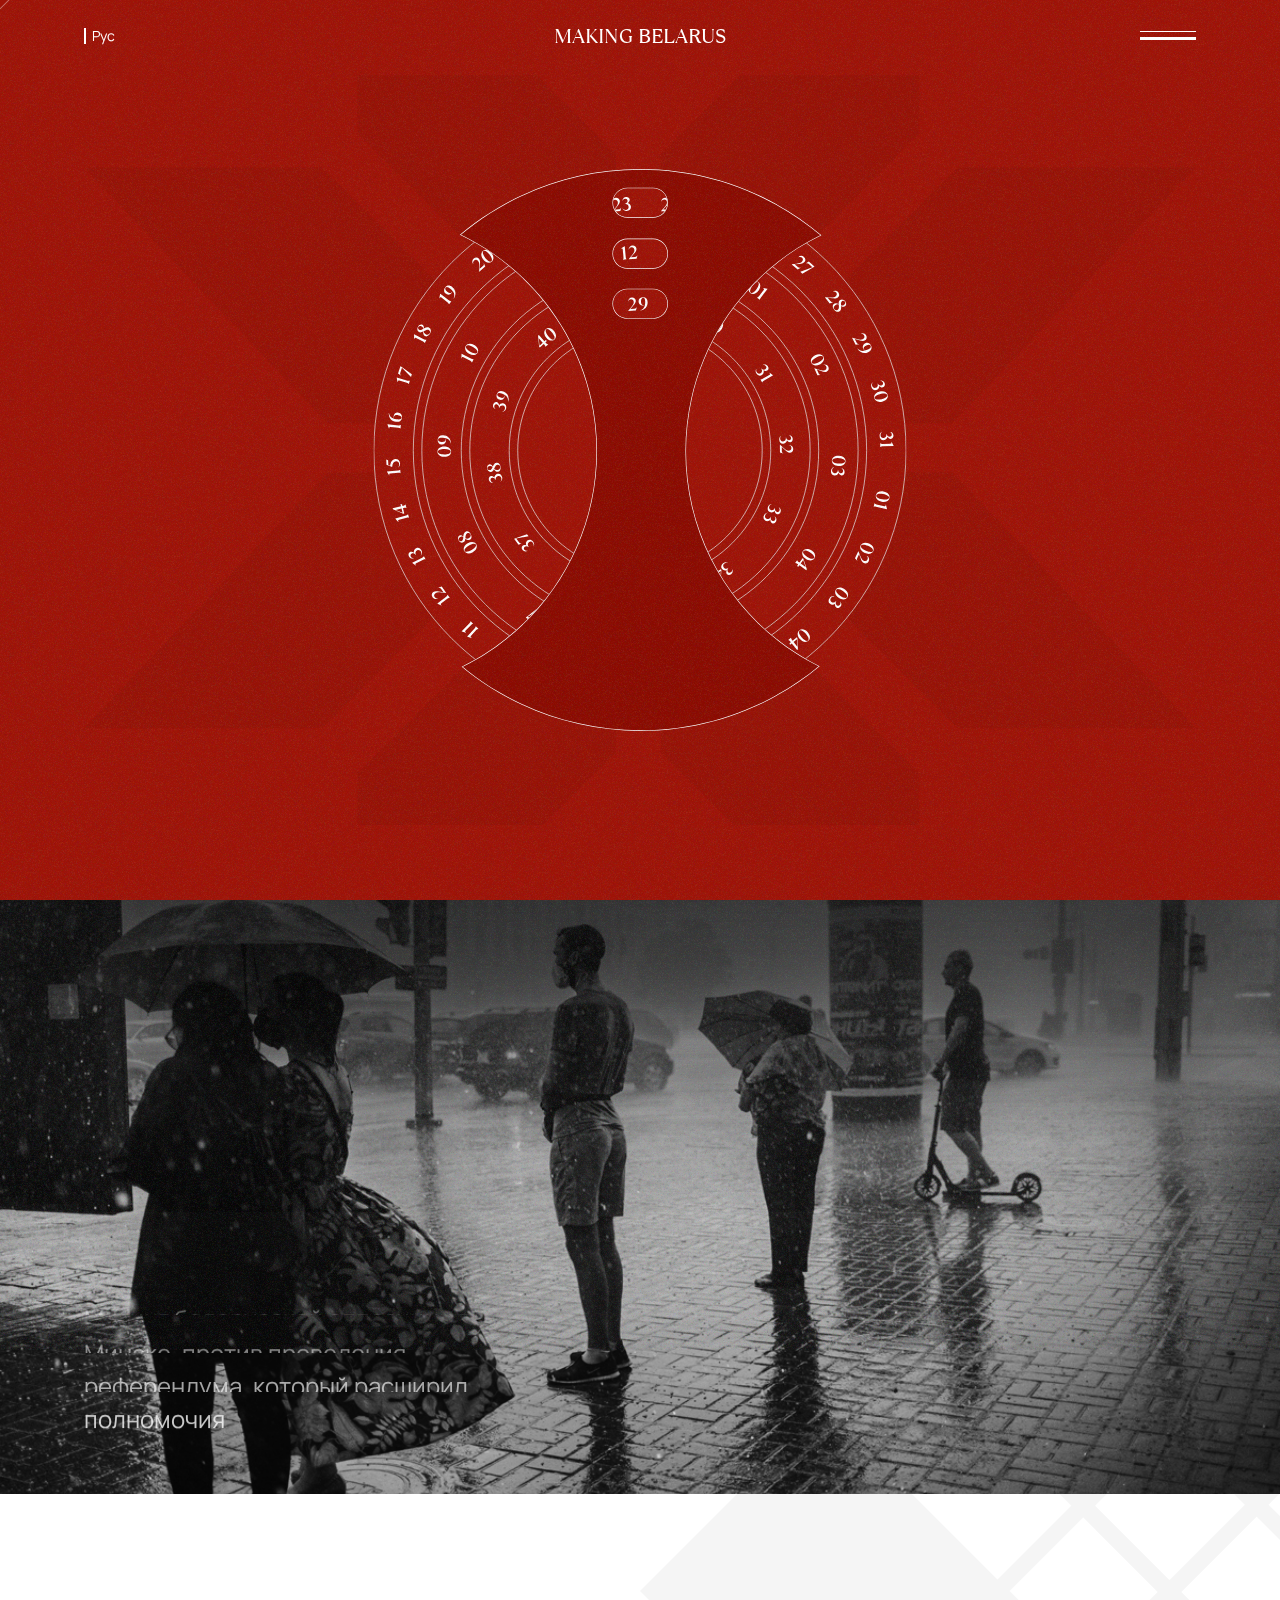
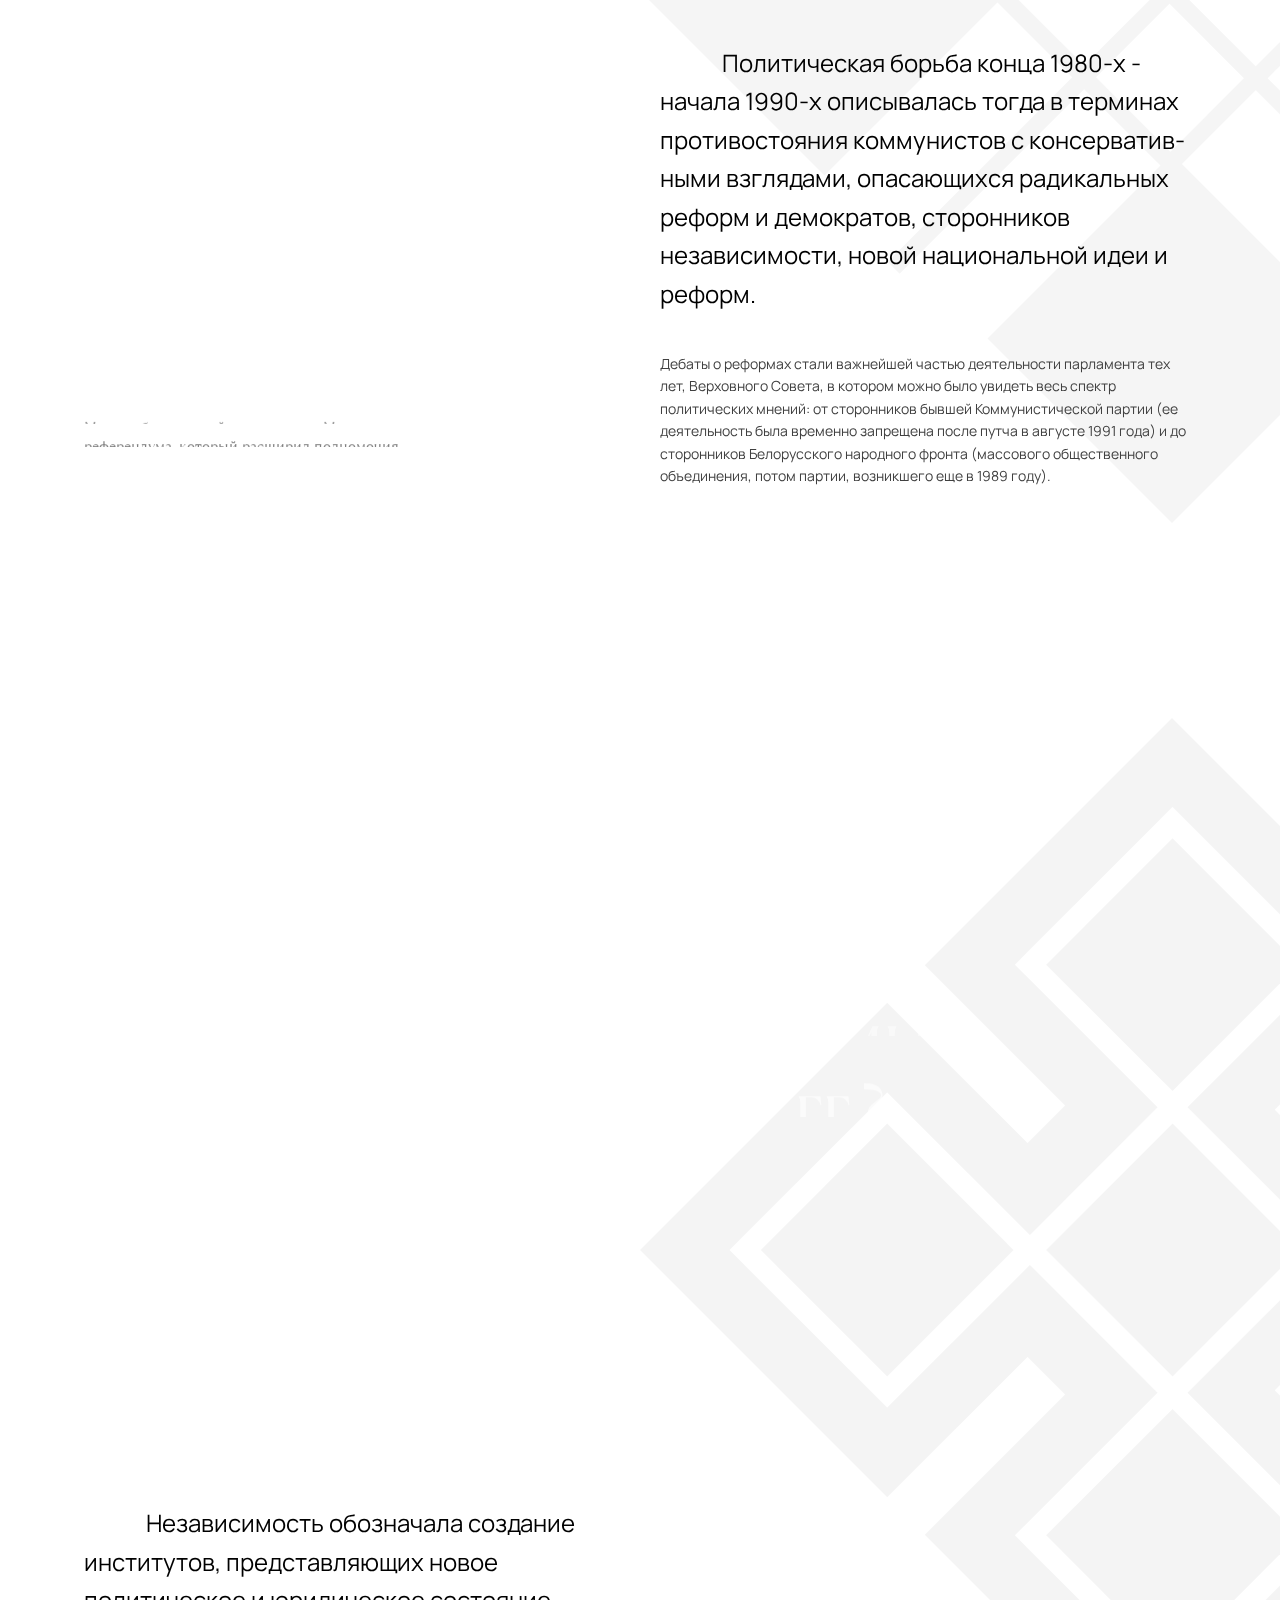
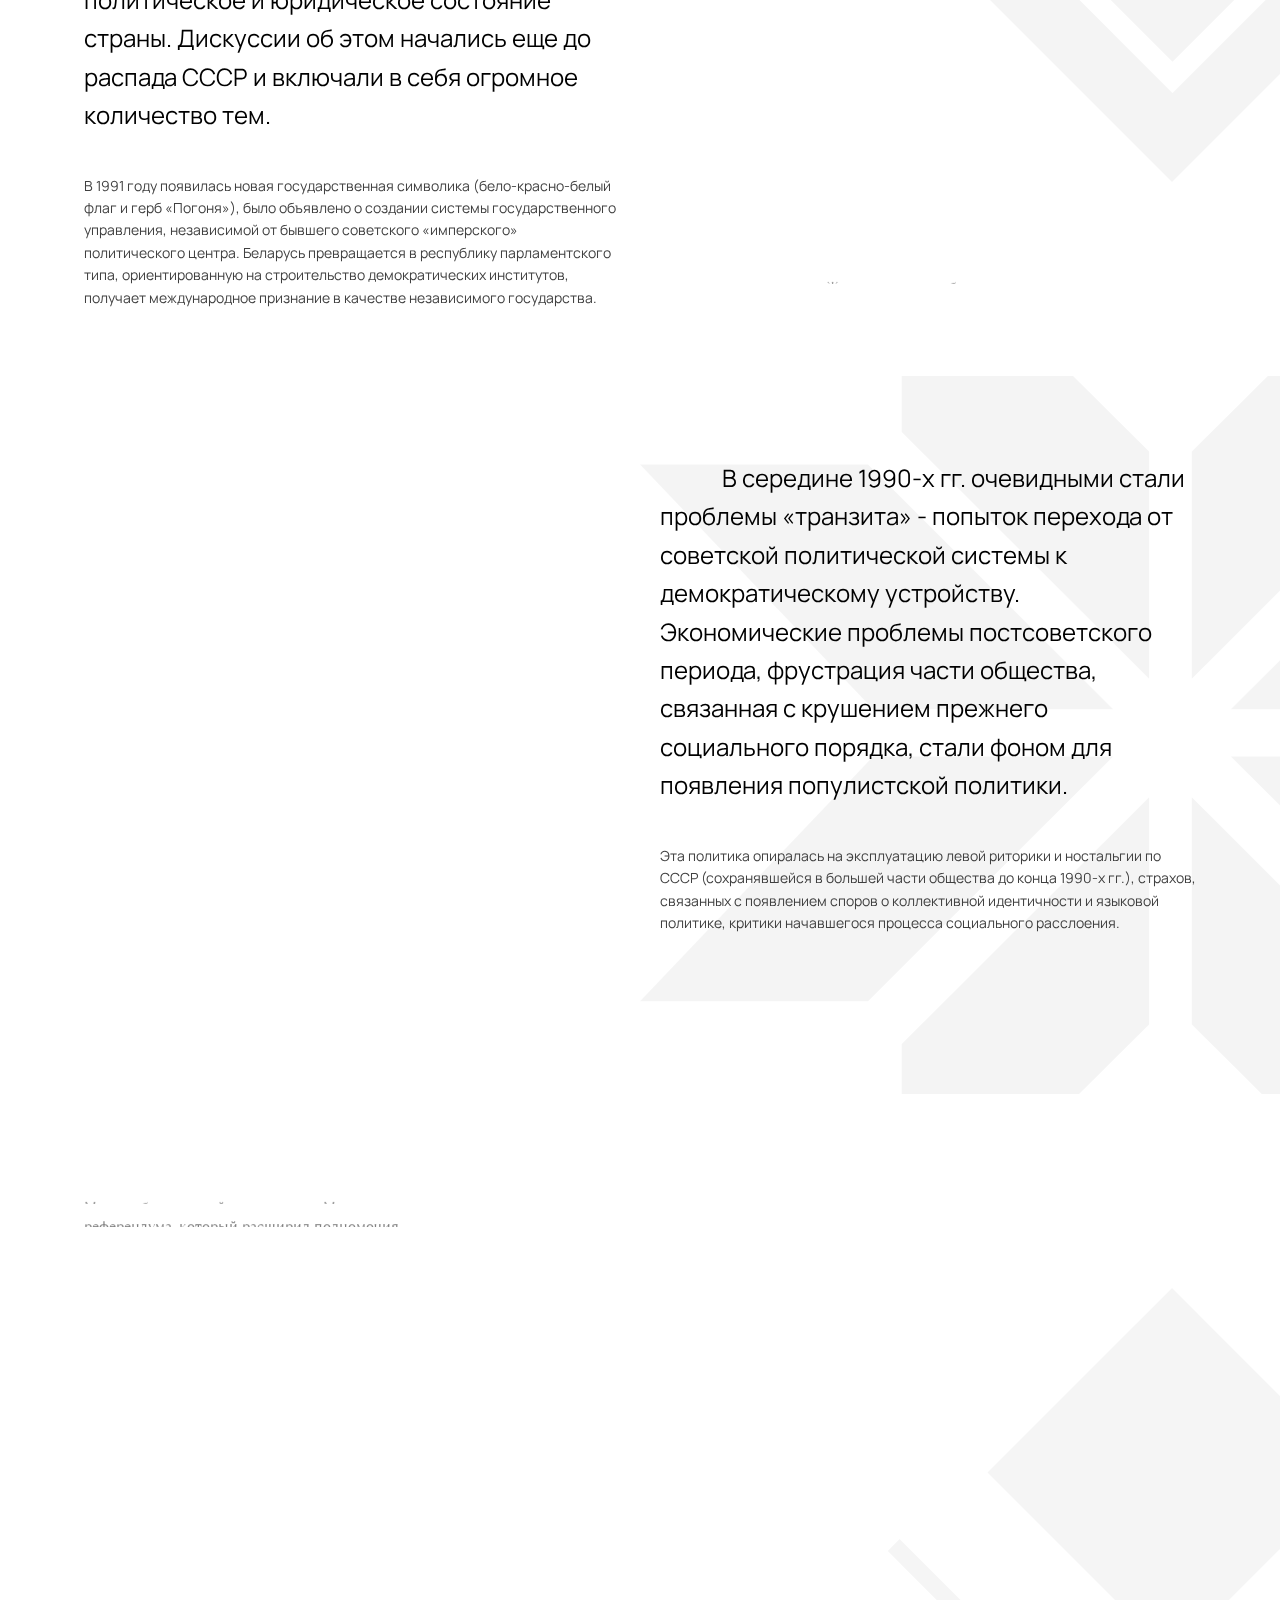
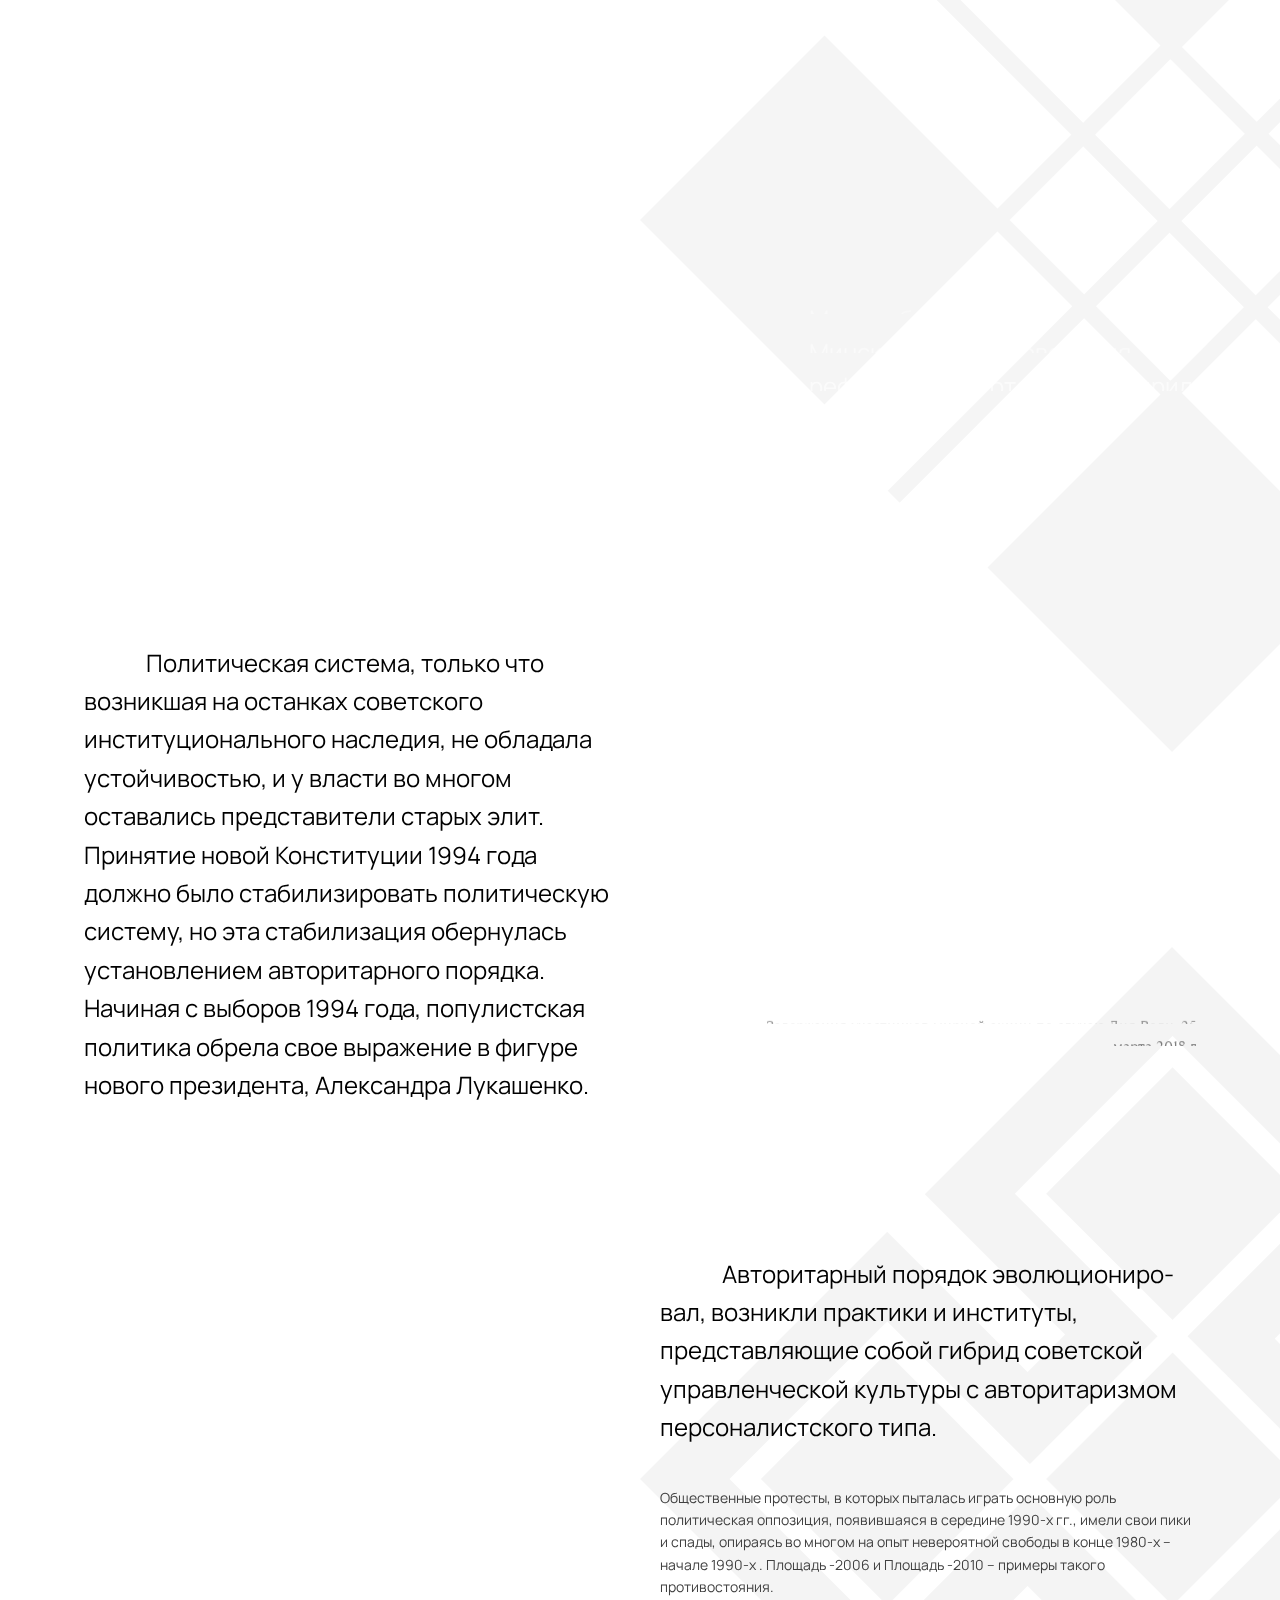
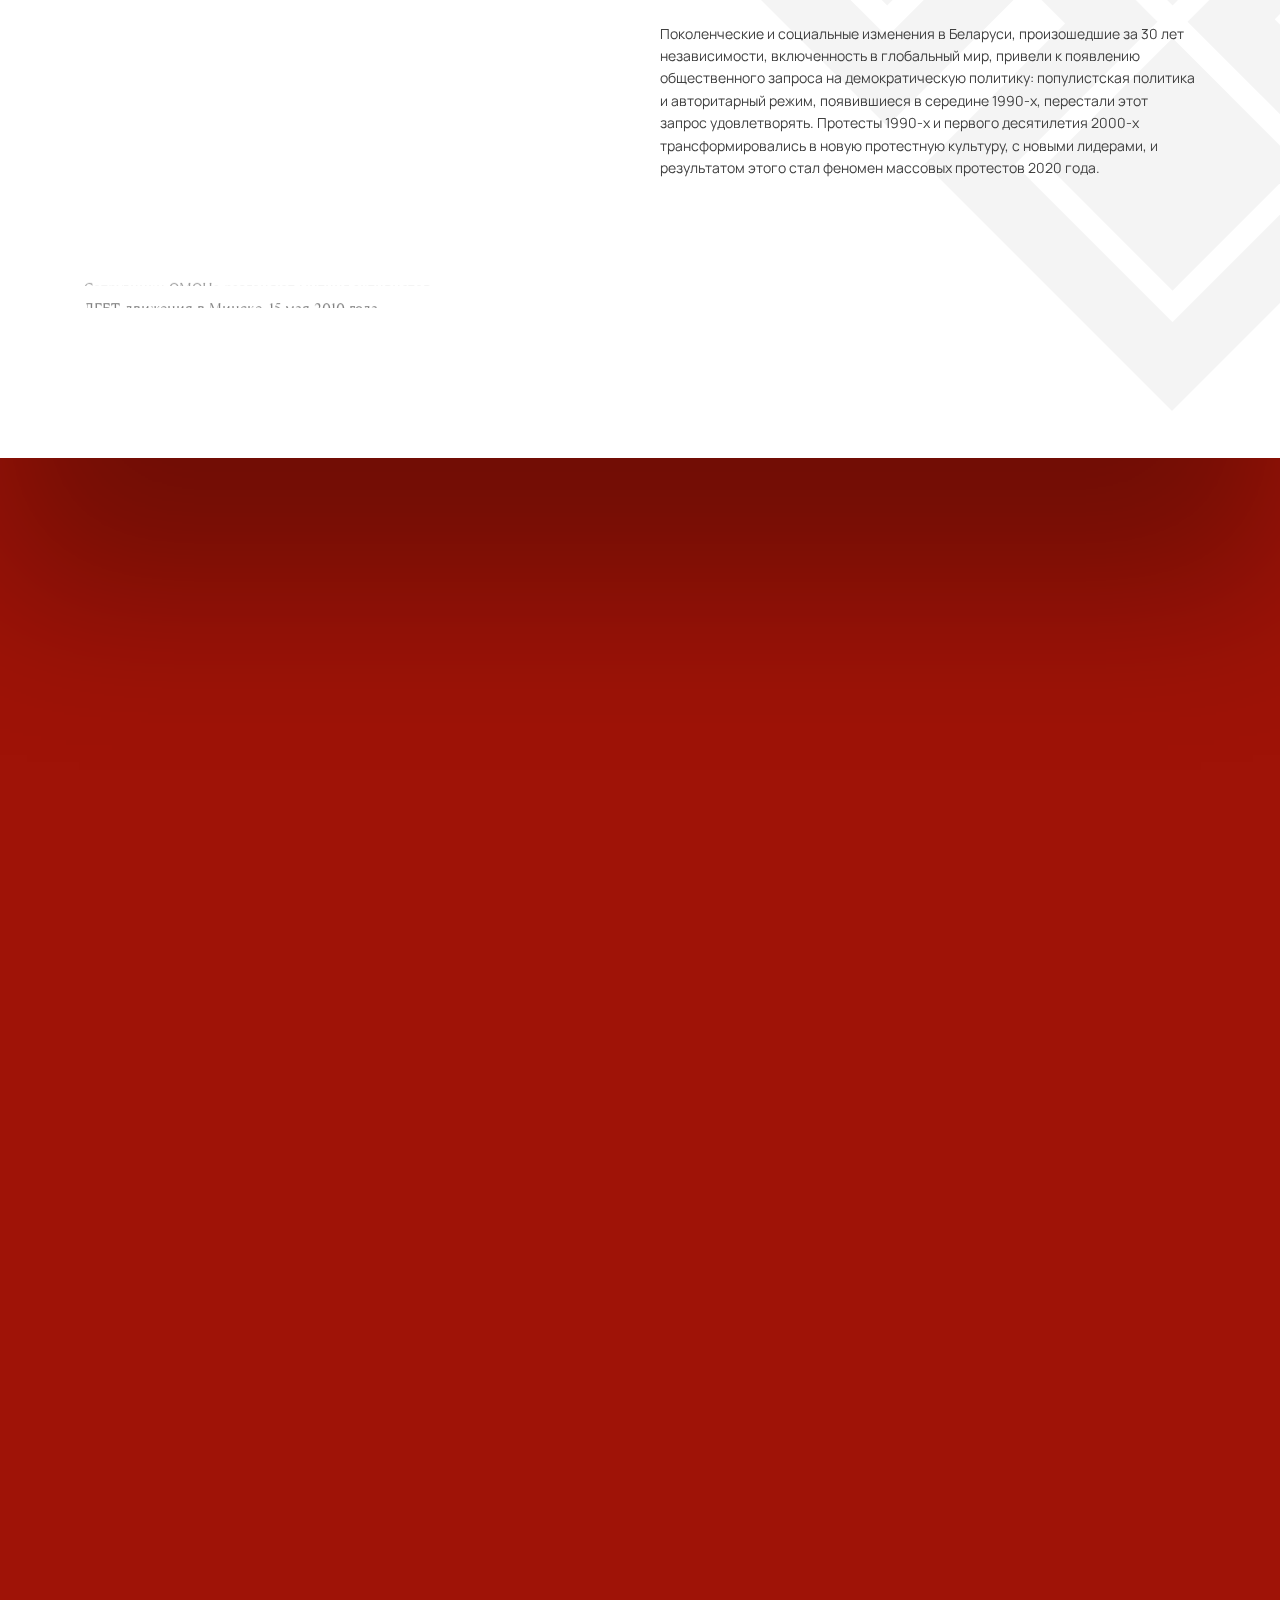
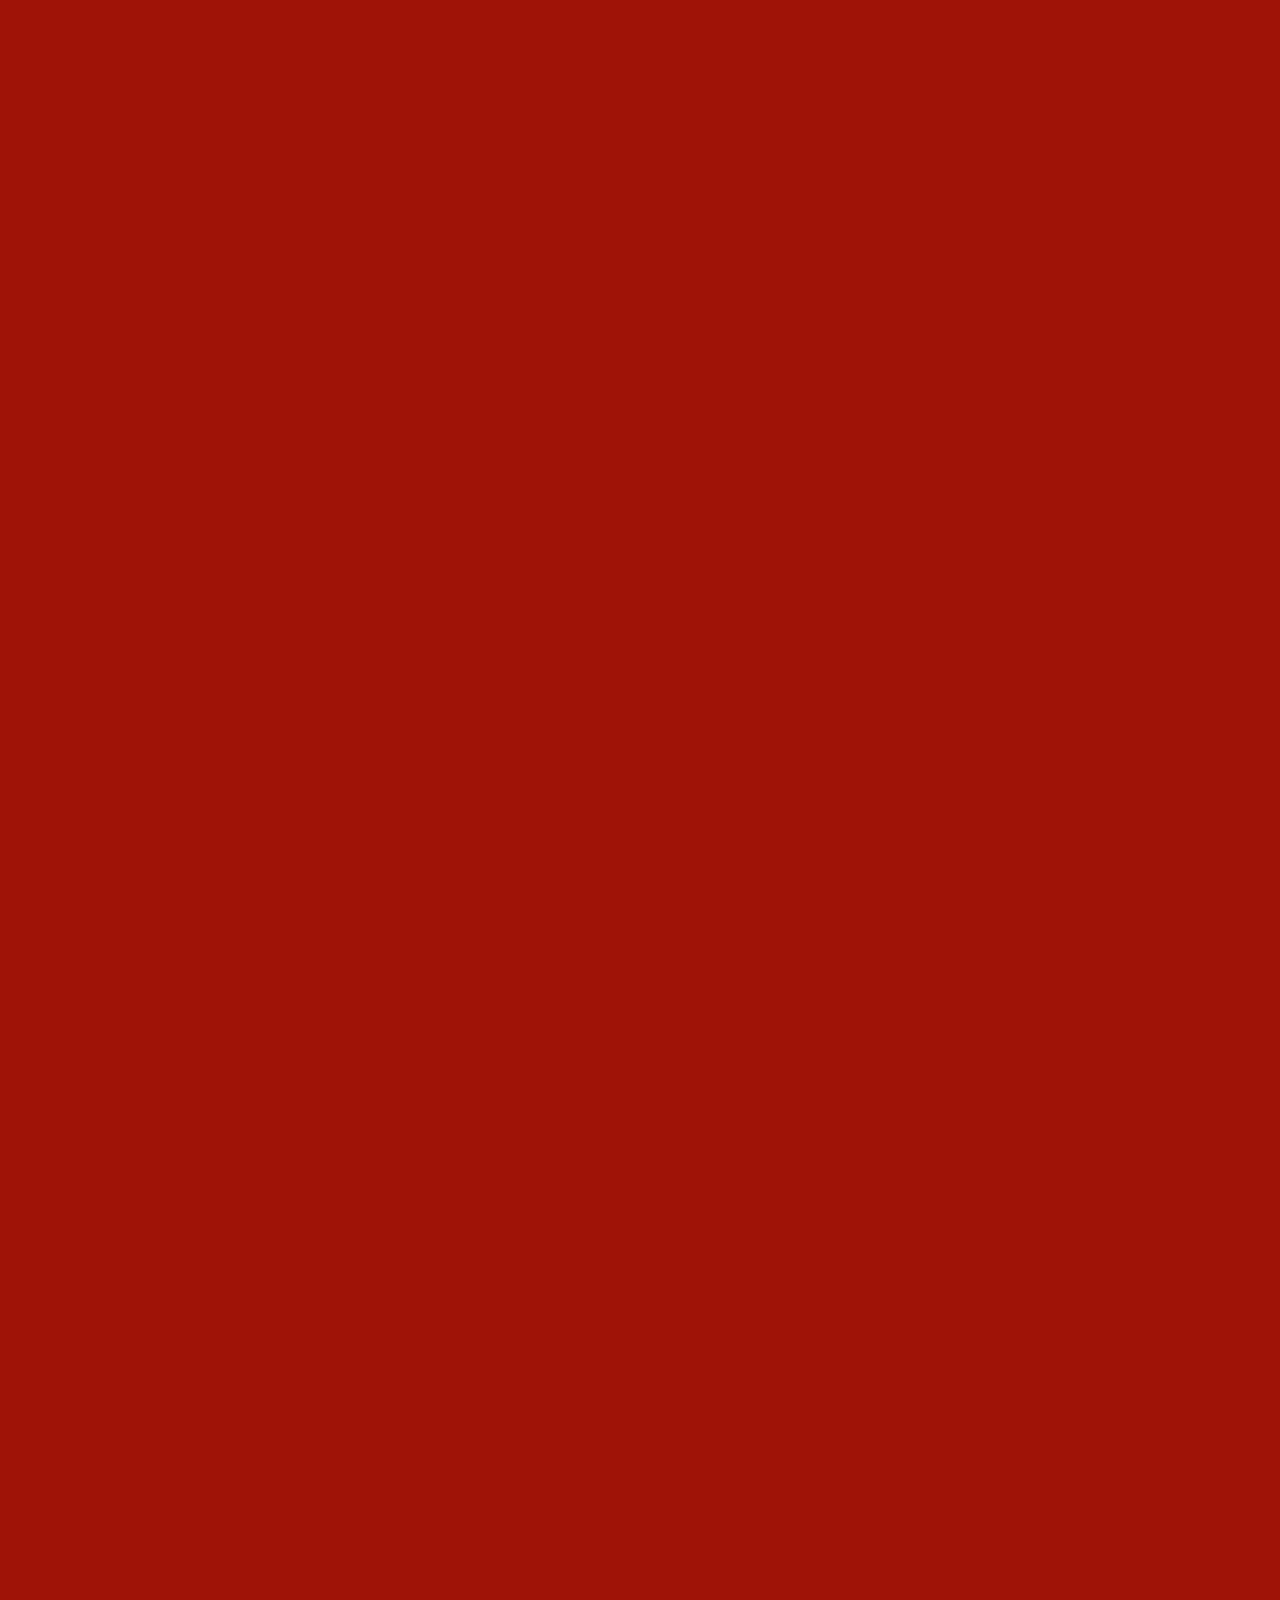
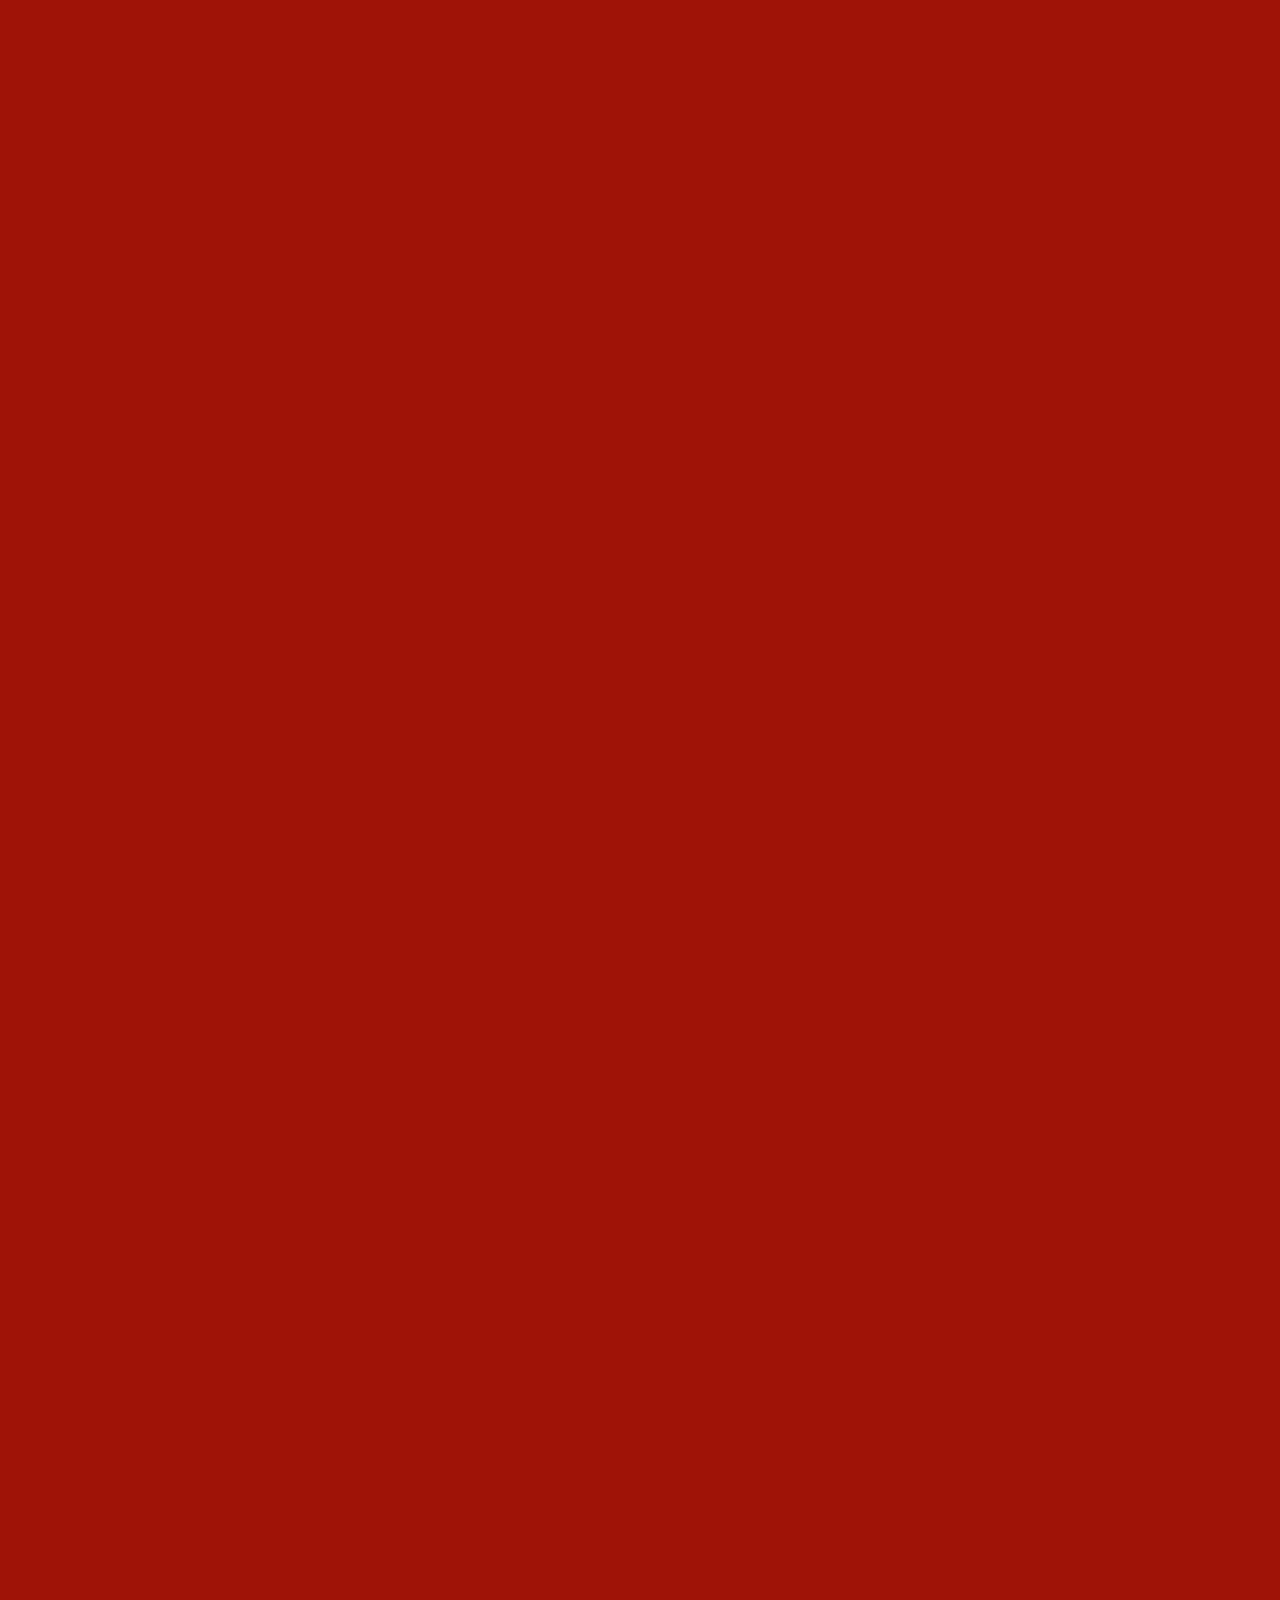
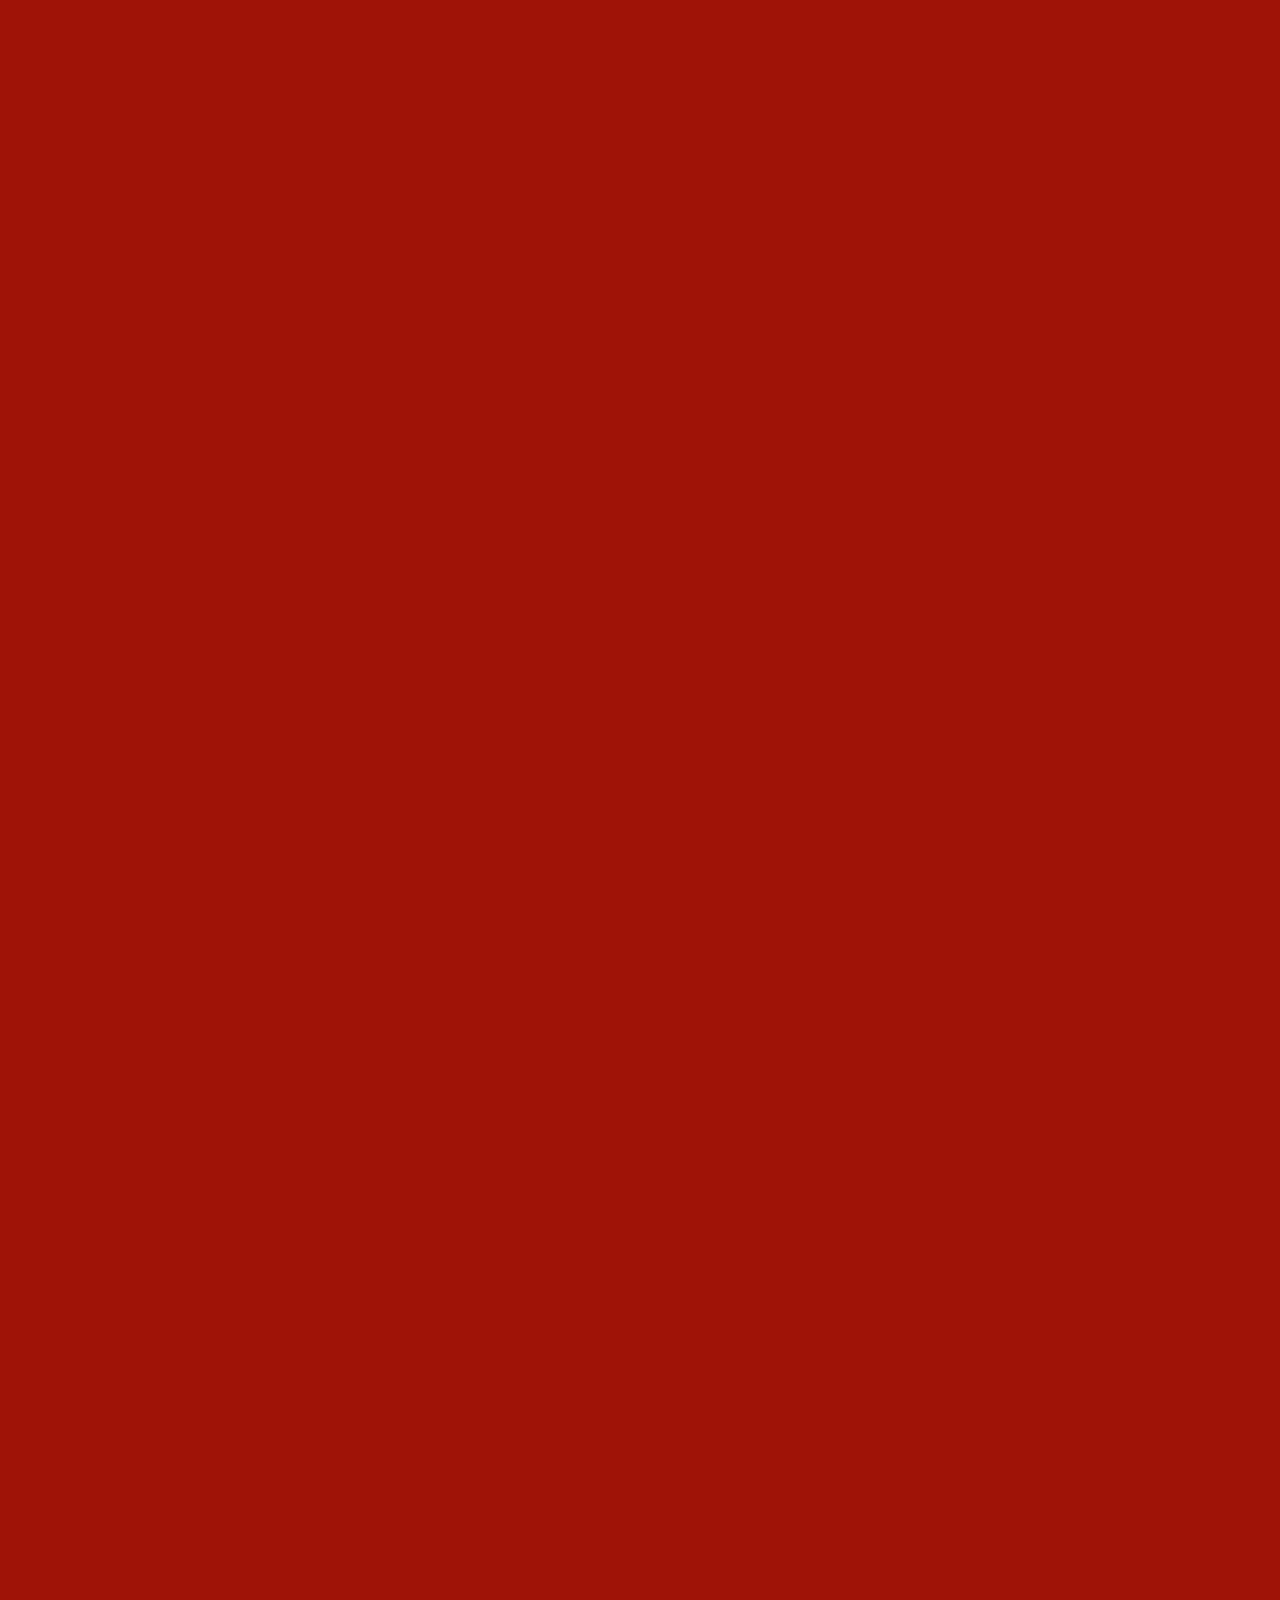
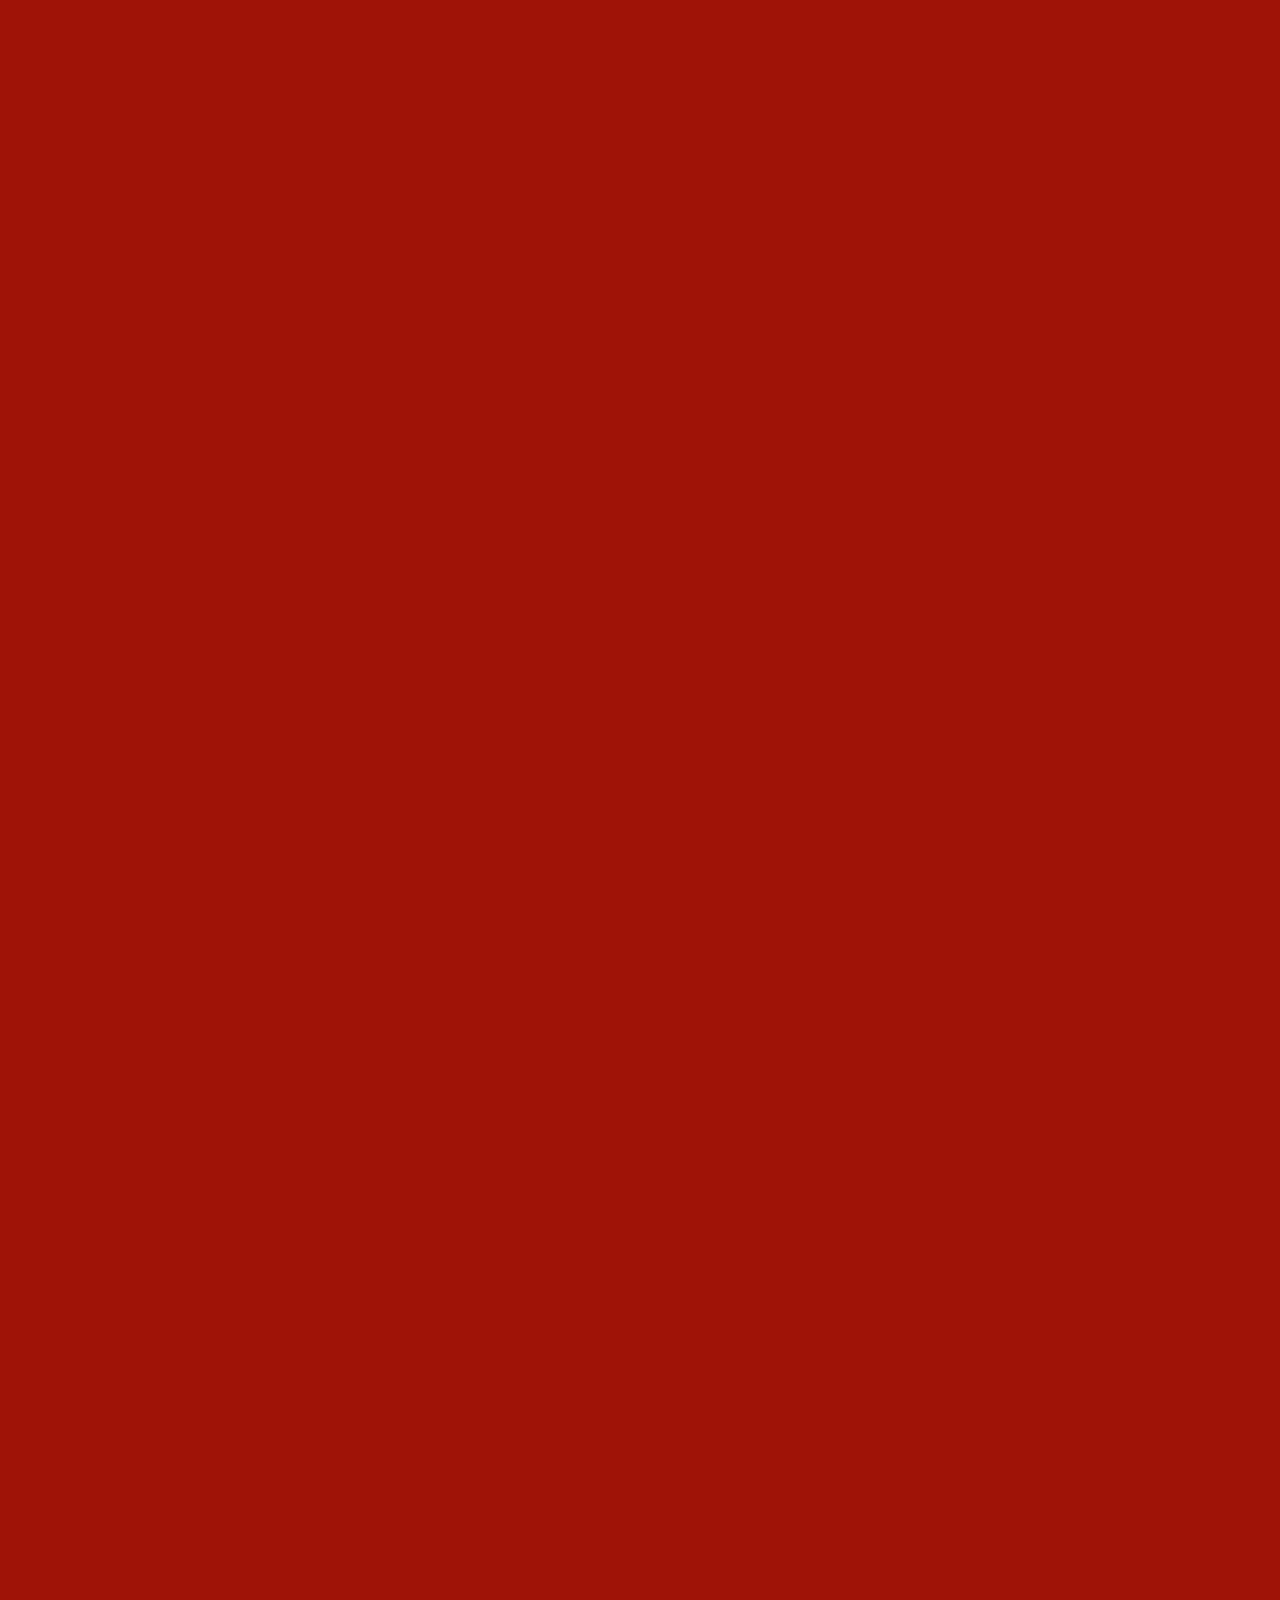
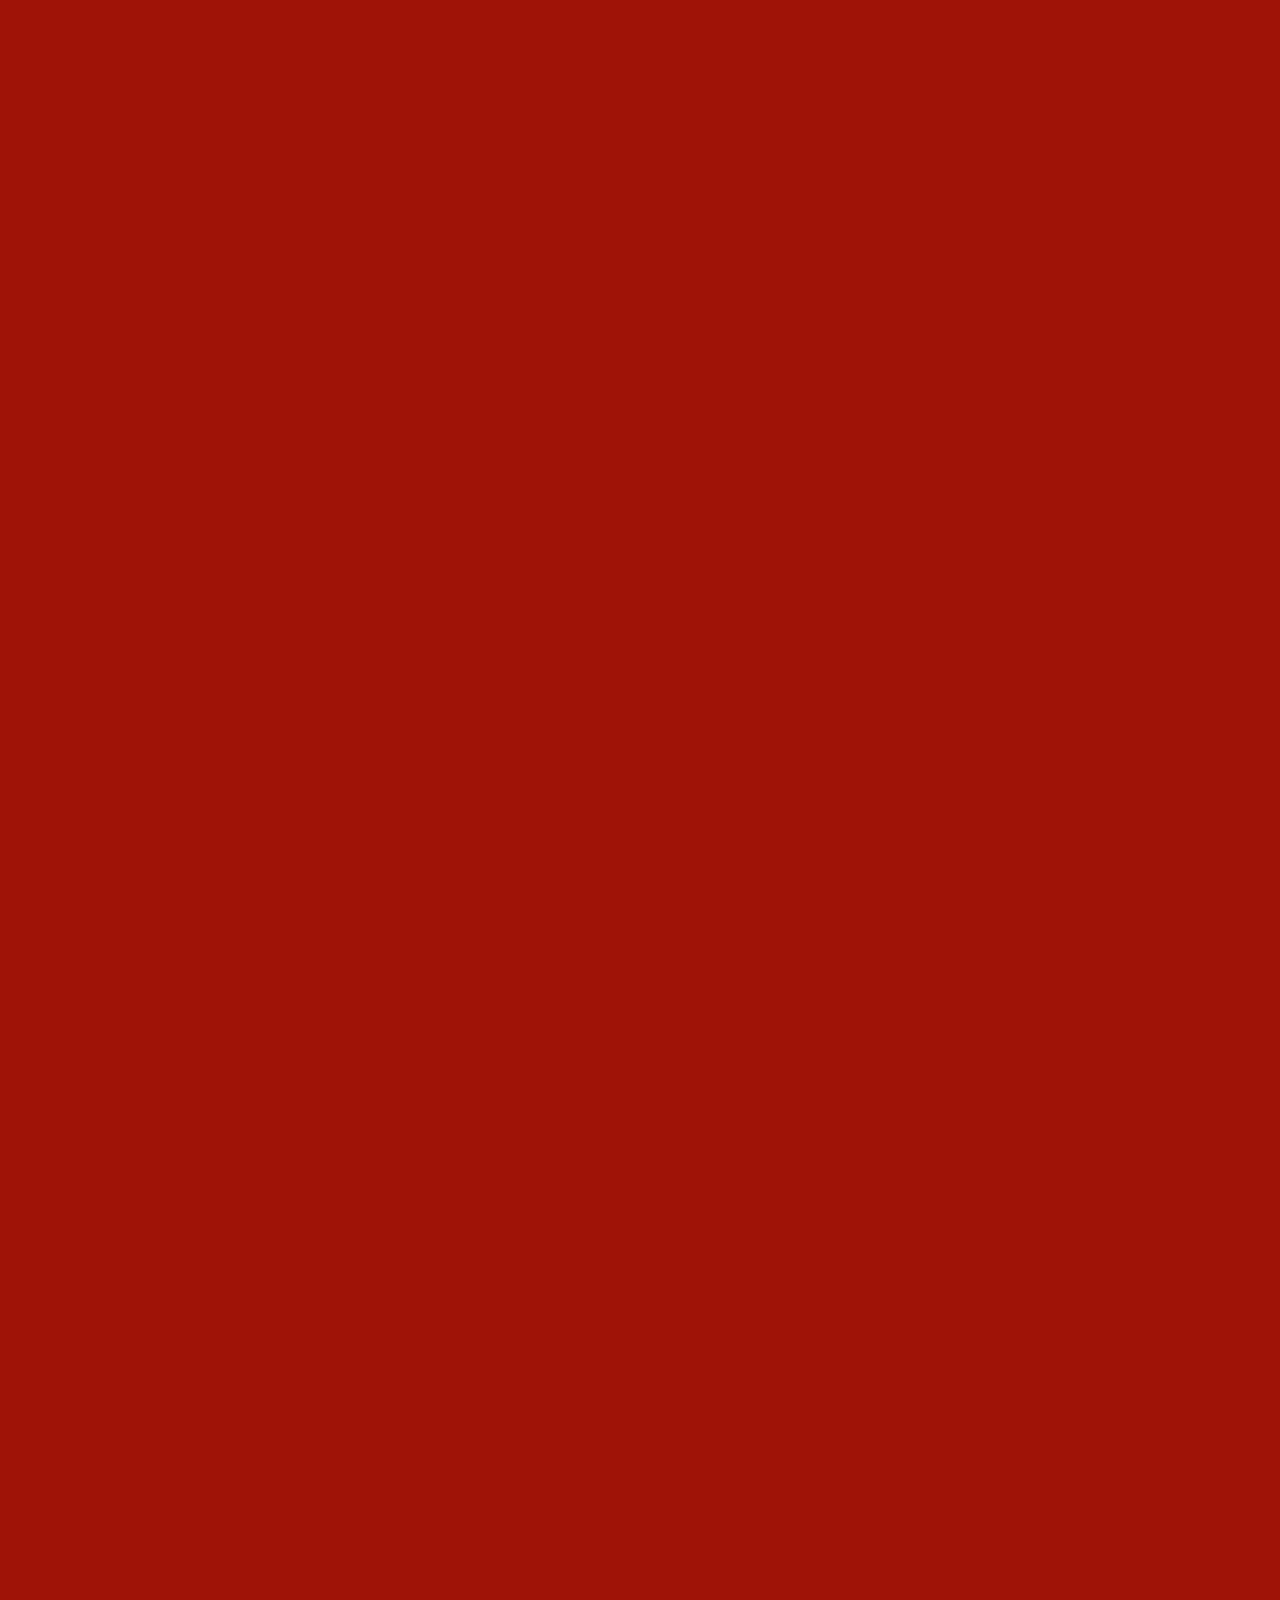
==== commit 870c47f1: "24.11" ====
--- a/index.html
+++ b/index.html
@@ -1366,7 +1366,7 @@
 						</div>
 
 						<div class="move-bg">
-							<img data-src="images/history-bg.jpeg" alt="Making Belarus">
+							<img data-src="images/history-bg.png" alt="Making Belarus">
 						</div>
 
 						<div class="content">
--- a/styles/index.css
+++ b/styles/index.css
@@ -477,8 +477,8 @@
 }
 
 .preloader__slide._active:not(:last-child) {
-  -webkit-animation: animationEnd 2s cubic-bezier(0.19, 1, 0.22, 1) forwards 5s;
-          animation: animationEnd 2s cubic-bezier(0.19, 1, 0.22, 1) forwards 5s;
+  -webkit-animation: animationEnd 2s cubic-bezier(0.19, 1, 0.22, 1) forwards 6s;
+          animation: animationEnd 2s cubic-bezier(0.19, 1, 0.22, 1) forwards 6s;
 }
 
 @-webkit-keyframes animationEnd {
@@ -501,10 +501,15 @@
           animation-name: leftRotate;
   -webkit-animation-duration: 4.5s;
           animation-duration: 4.5s;
-  -webkit-animation-timing-function: cubic-bezier(0.68, 1, 0.59, 0.99);
-          animation-timing-function: cubic-bezier(0.68, 1, 0.59, 0.99);
+  -webkit-animation-delay: 1s;
+          animation-delay: 1s;
+  -webkit-animation-timing-function: cubic-bezier(0.54, 0.01, 0.42, 0.96);
+          animation-timing-function: cubic-bezier(0.54, 0.01, 0.42, 0.96);
   -webkit-animation-fill-mode: forwards;
           animation-fill-mode: forwards;
+  -webkit-transform: rotate(30deg);
+      -ms-transform: rotate(30deg);
+          transform: rotate(30deg);
 }
 
 .preloader__slide:nth-child(1)._active .circle-calendar .second-circle {
@@ -515,10 +520,15 @@
           animation-name: rightRotate;
   -webkit-animation-duration: 4.5s;
           animation-duration: 4.5s;
-  -webkit-animation-timing-function: cubic-bezier(0.68, 1, 0.59, 0.99);
-          animation-timing-function: cubic-bezier(0.68, 1, 0.59, 0.99);
+  -webkit-animation-delay: 0.8s;
+          animation-delay: 0.8s;
+  -webkit-animation-timing-function: cubic-bezier(0.54, 0.01, 0.42, 0.96);
+          animation-timing-function: cubic-bezier(0.54, 0.01, 0.42, 0.96);
   -webkit-animation-fill-mode: forwards;
           animation-fill-mode: forwards;
+  -webkit-transform: rotate(-30deg);
+      -ms-transform: rotate(-30deg);
+          transform: rotate(-30deg);
 }
 
 .preloader__slide:nth-child(1)._active .circle-calendar .third-circle {
@@ -529,18 +539,18 @@
           animation-name: leftRotate;
   -webkit-animation-duration: 4.5s;
           animation-duration: 4.5s;
-  -webkit-animation-timing-function: cubic-bezier(0.68, 1, 0.59, 0.99);
-          animation-timing-function: cubic-bezier(0.68, 1, 0.59, 0.99);
+  -webkit-animation-delay: 0.5s;
+          animation-delay: 0.5s;
+  -webkit-animation-timing-function: cubic-bezier(0.54, 0.01, 0.42, 0.96);
+          animation-timing-function: cubic-bezier(0.54, 0.01, 0.42, 0.96);
   -webkit-animation-fill-mode: forwards;
           animation-fill-mode: forwards;
+  -webkit-transform: rotate(30deg);
+      -ms-transform: rotate(30deg);
+          transform: rotate(30deg);
 }
 
 @-webkit-keyframes leftRotate {
-  from {
-    -webkit-transform: rotate(30deg);
-            transform: rotate(30deg);
-  }
-
   to {
     -webkit-transform: rotate(360deg);
             transform: rotate(360deg);
@@ -548,11 +558,6 @@
 }
 
 @keyframes leftRotate {
-  from {
-    -webkit-transform: rotate(30deg);
-            transform: rotate(30deg);
-  }
-
   to {
     -webkit-transform: rotate(360deg);
             transform: rotate(360deg);
@@ -560,11 +565,6 @@
 }
 
 @-webkit-keyframes rightRotate {
-  from {
-    -webkit-transform: rotate(-30deg);
-            transform: rotate(-30deg);
-  }
-
   to {
     -webkit-transform: rotate(-360deg);
             transform: rotate(-360deg);
@@ -572,11 +572,6 @@
 }
 
 @keyframes rightRotate {
-  from {
-    -webkit-transform: rotate(-30deg);
-            transform: rotate(-30deg);
-  }
-
   to {
     -webkit-transform: rotate(-360deg);
             transform: rotate(-360deg);
@@ -619,6 +614,10 @@
   overflow: hidden;
 }
 
+.preloader__title > div {
+  overflow: hidden;
+}
+
 .preloader__title span {
   display: block;
   overflow: hidden;
@@ -962,10 +961,6 @@
 
 .header.menu-open .lang-toggle__item {
   color: #fff !important;
-}
-
-.header.menu-open .burger div {
-  background: #fff !important;
 }
 
 .header.dark-theme .logo {
@@ -1350,6 +1345,7 @@
 
 .hero-section {
   height: 100vh;
+  min-height: 100vh;
   overflow: hidden;
   z-index: 6;
   -webkit-box-shadow: 0px 130px 160px rgba(0, 0, 0, 0.3);
@@ -1444,6 +1440,7 @@
 .timeline-section {
   color: #fff;
   height: 100vh;
+  min-height: 100vh;
   width: 100%;
   position: fixed;
   top: 0;
@@ -1456,6 +1453,7 @@
 .timeline-section__wrapper {
   height: 100vh;
   position: relative;
+  overflow: hidden;
 }
 
 .timeline-section .scroll-container {
@@ -1667,6 +1665,7 @@
 .history-section {
   color: #fff;
   height: 100vh;
+  min-height: 100vh;
   overflow: hidden;
   width: 100%;
   position: fixed;
@@ -1798,6 +1797,7 @@
 .incident-section {
   color: #fff;
   height: 100vh;
+  min-height: 100vh;
   width: 100%;
   position: fixed;
   top: 0;
@@ -1969,11 +1969,13 @@
 .incident-section .incident-item__hover {
   padding: 1.6rem;
   line-height: 2.24rem;
+  background-color: rgba(0, 0, 0, 0.5);
 }
 
 .blog-section {
   color: #000;
   height: 100vh;
+  min-height: 100vh;
   width: 100%;
   position: fixed;
   top: 0;
@@ -2254,6 +2256,10 @@
     width: 100%;
   }
 
+  .header.menu-open .burger div {
+    background: #fff !important;
+  }
+
   .header__logo {
     position: absolute;
     top: 50%;
@@ -2577,7 +2583,7 @@
   }
 
   .header {
-    height: 6.8rem;
+    height: 68px;
   }
 
   .header__lang {
@@ -2585,15 +2591,15 @@
   }
 
   .burger {
-    width: 4.8rem;
-    height: 4.8rem;
+    width: 48px;
+    height: 48px;
     background: #fff;
     border-radius: 100%;
   }
 
   .burger div {
     background: #000;
-    width: 3rem;
+    width: 30px;
   }
 
   .burger div:first-child {
@@ -2644,9 +2650,6 @@
   .timeline-section .scroll-container__bg {
     position: absolute;
     left: 50%;
-    -webkit-transform: translate(-50%, -50%) rotate(90deg);
-        -ms-transform: translate(-50%, -50%) rotate(90deg);
-            transform: translate(-50%, -50%) rotate(90deg);
   }
 
   .timeline-section .scroll-container__bg span {
@@ -2687,6 +2690,8 @@
 
   .timeline-section .scroll-container .parallax-item_img-cover {
     width: 100vw;
+    height: auto;
+    padding-bottom: 78%;
   }
 
   .timeline-section .scroll-container .parallax-item_img-item.small {
@@ -2954,6 +2959,11 @@
     max-width: 40px;
   }
 
+  .history-section .content .text-item p {
+    font-size: 16px;
+    line-height: 25.6px;
+  }
+
   .blog-section .blog-item_bg .content {
     position: relative;
     -webkit-transform: translate(0);
@@ -3094,18 +3104,18 @@
   }
 
   .header {
-    height: 4.8rem;
+    height: 48px;
   }
 
   .burger {
-    width: 3.2rem;
-    height: 3.2rem;
+    width: 32px;
+    height: 32px;
     background: #fff;
     border-radius: 100%;
   }
 
   .burger div {
-    width: 2rem;
+    width: 20px;
   }
 
   .burger div:first-child {
@@ -3247,7 +3257,6 @@
     -webkit-transition: opacity 1.2s cubic-bezier(0.19, 1, 0.22, 1);
     -o-transition: opacity 1.2s cubic-bezier(0.19, 1, 0.22, 1);
     transition: opacity 1.2s cubic-bezier(0.19, 1, 0.22, 1);
-    background-color: rgba(0, 0, 0, 0.5);
     opacity: 0;
   }
 
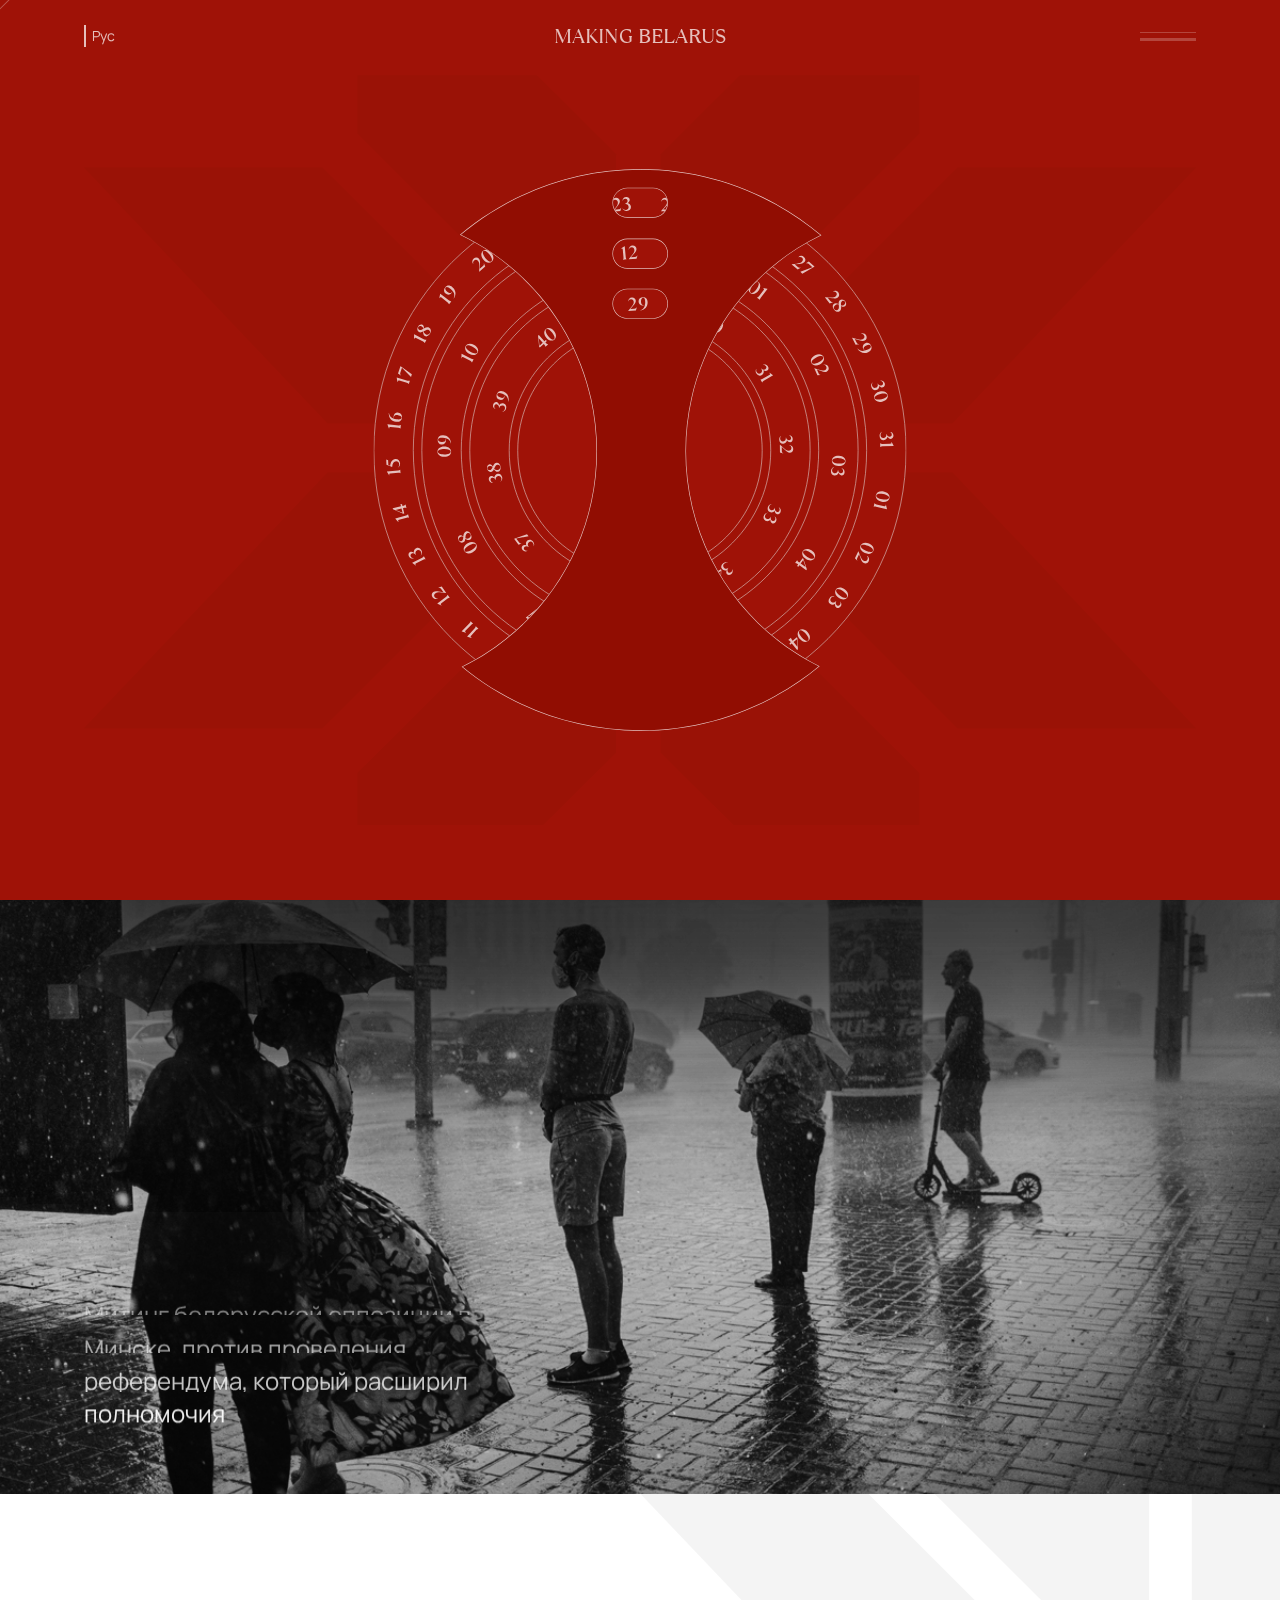
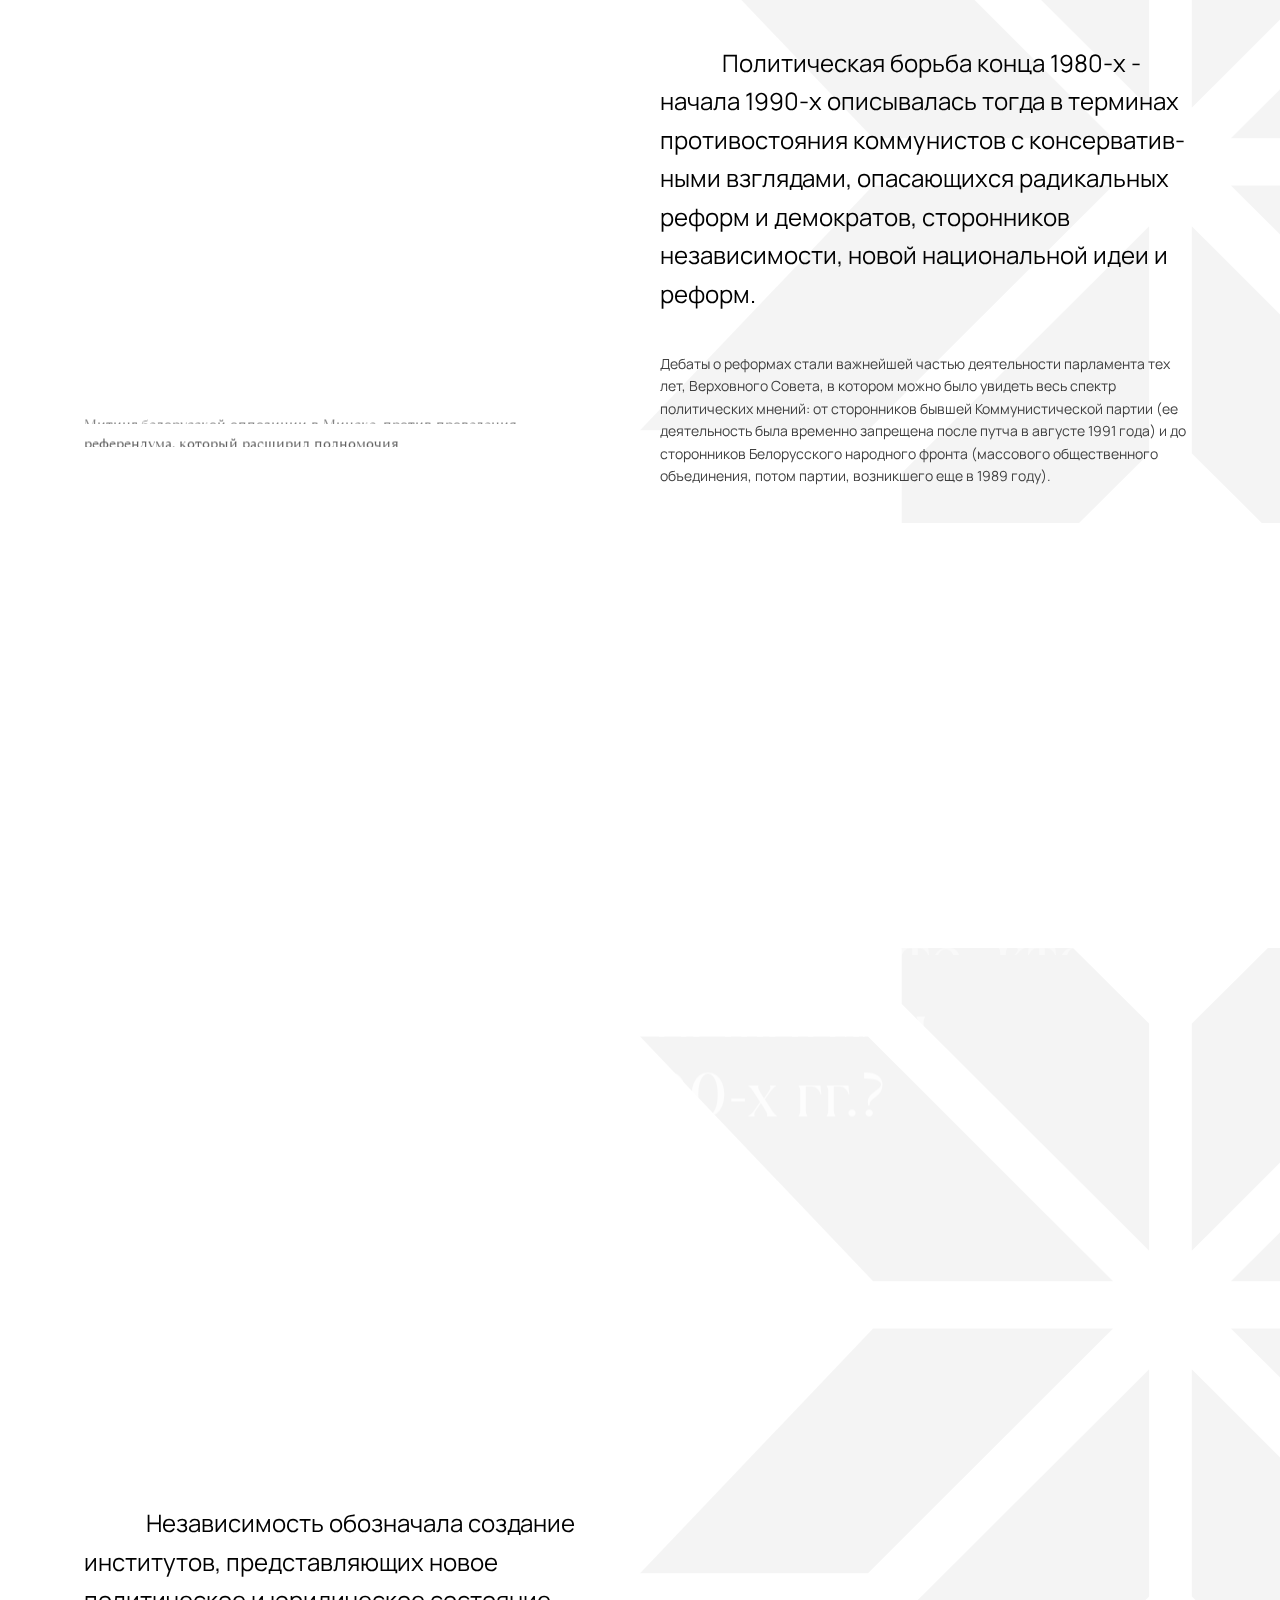
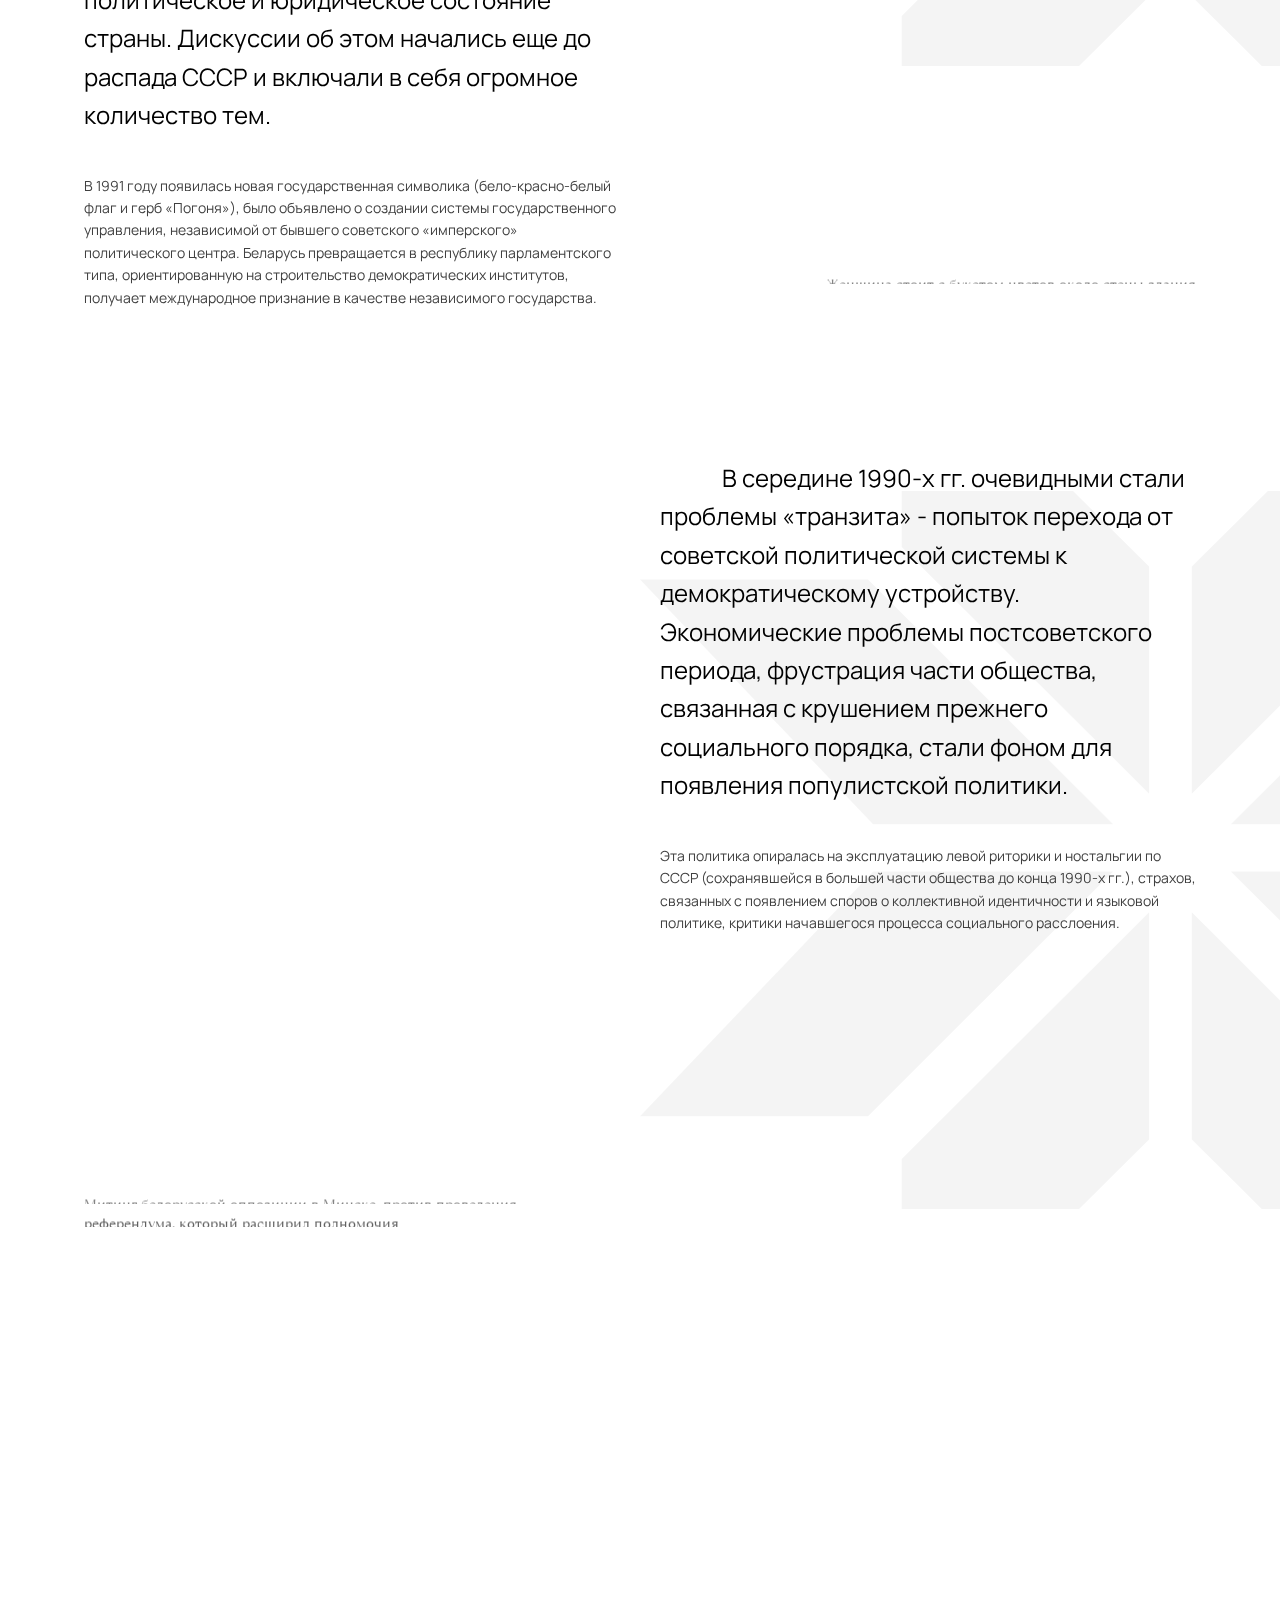
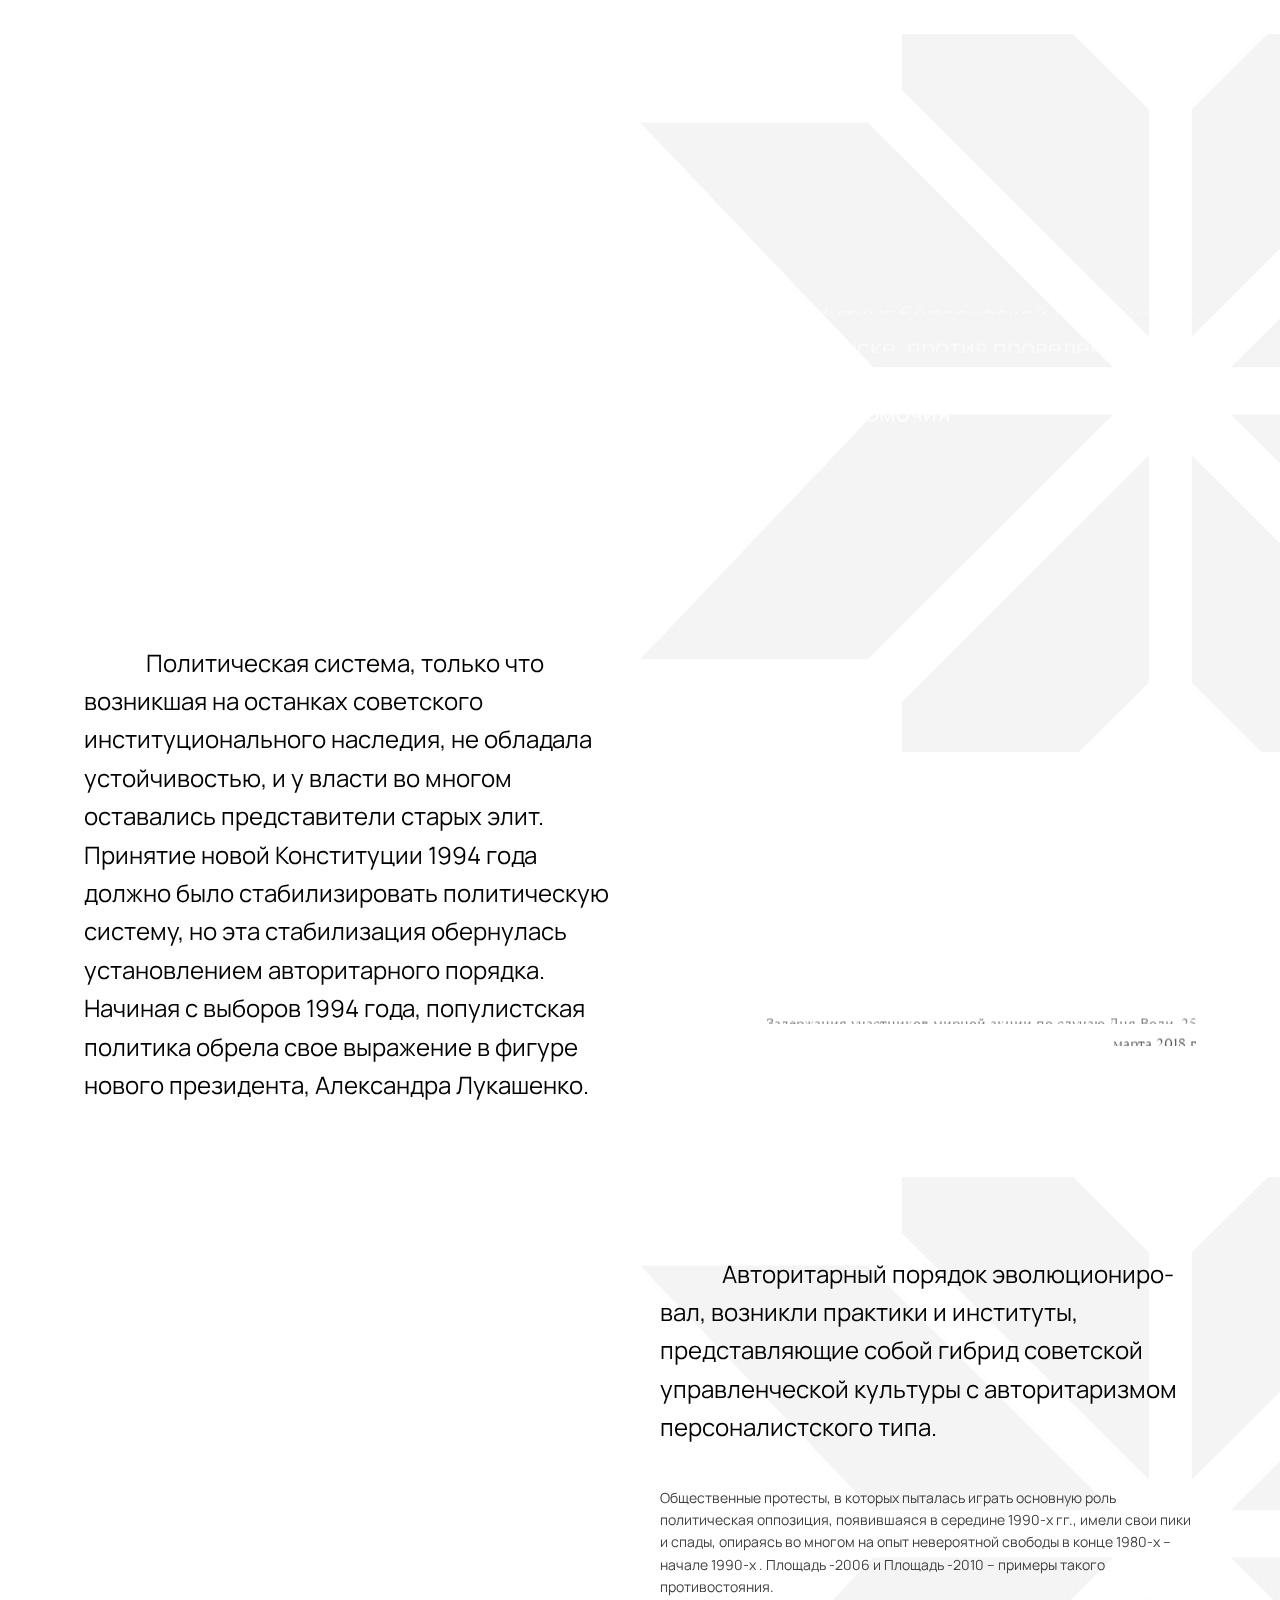
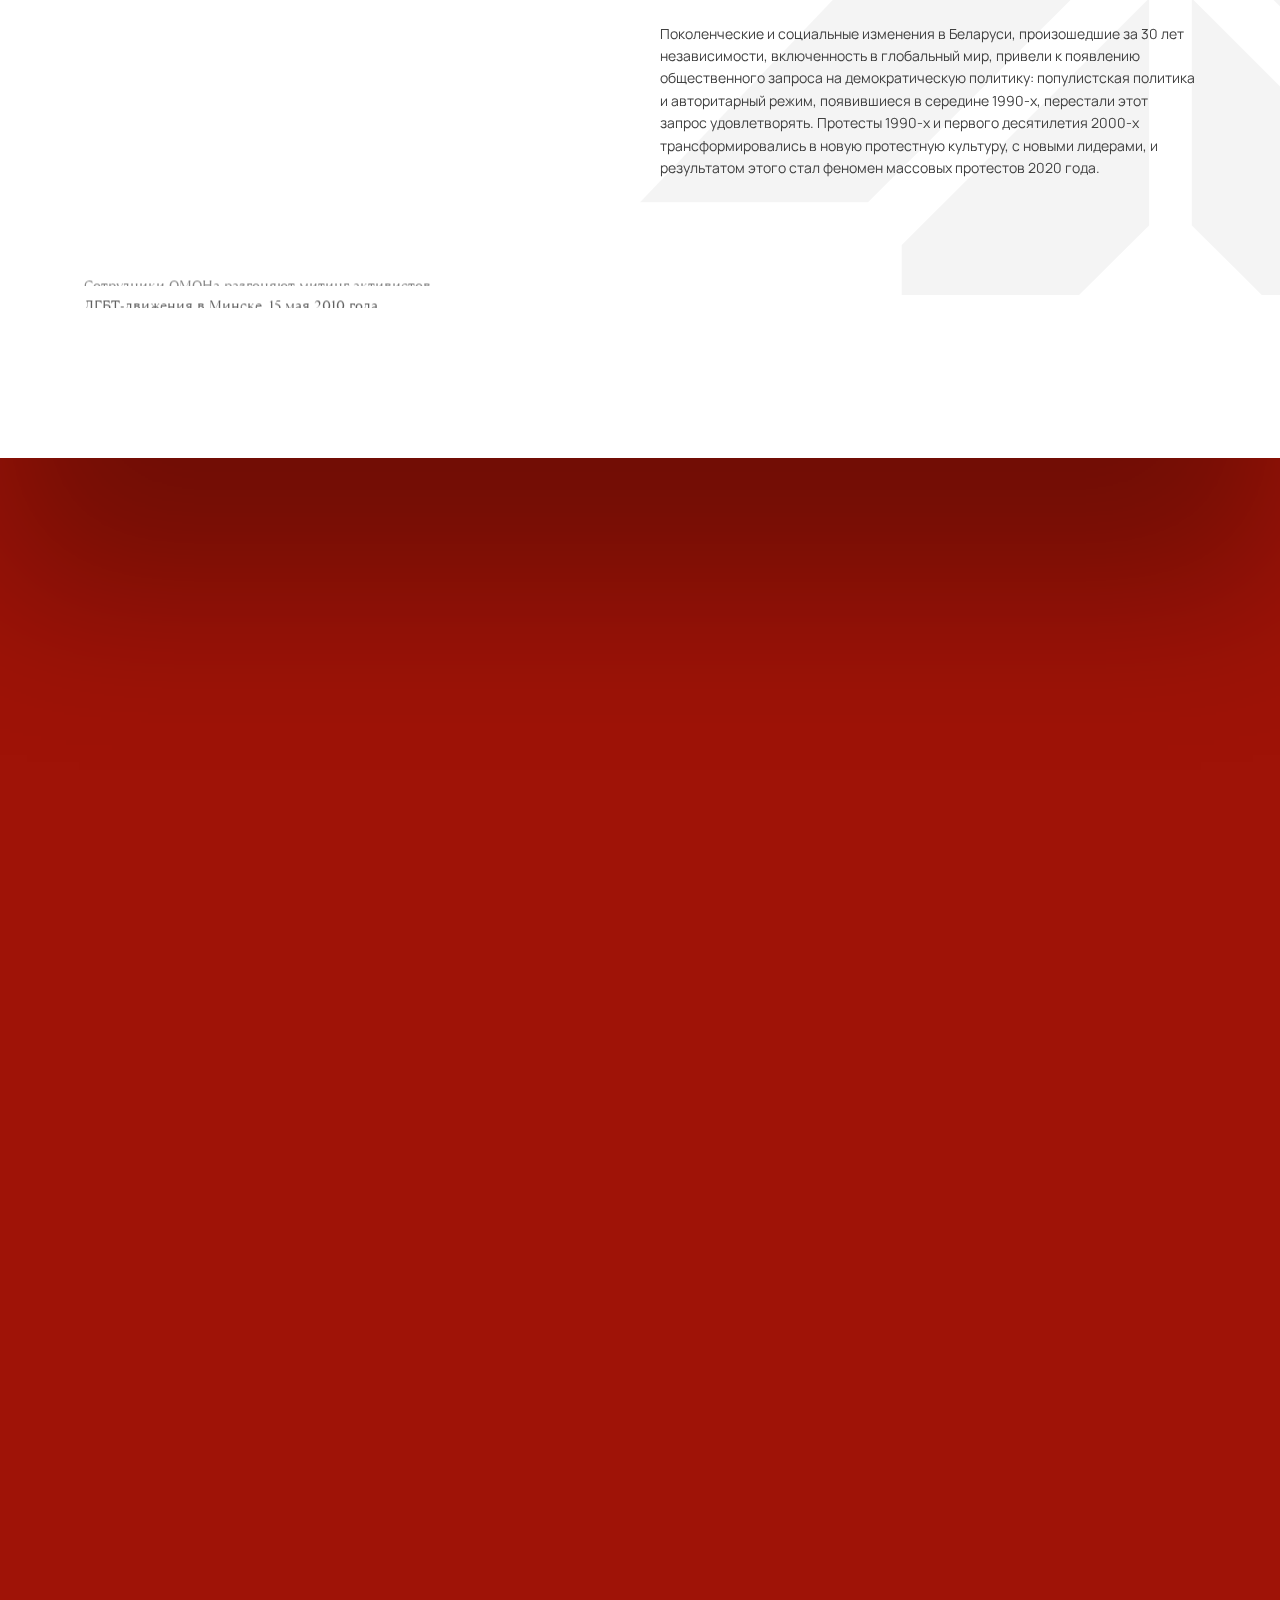
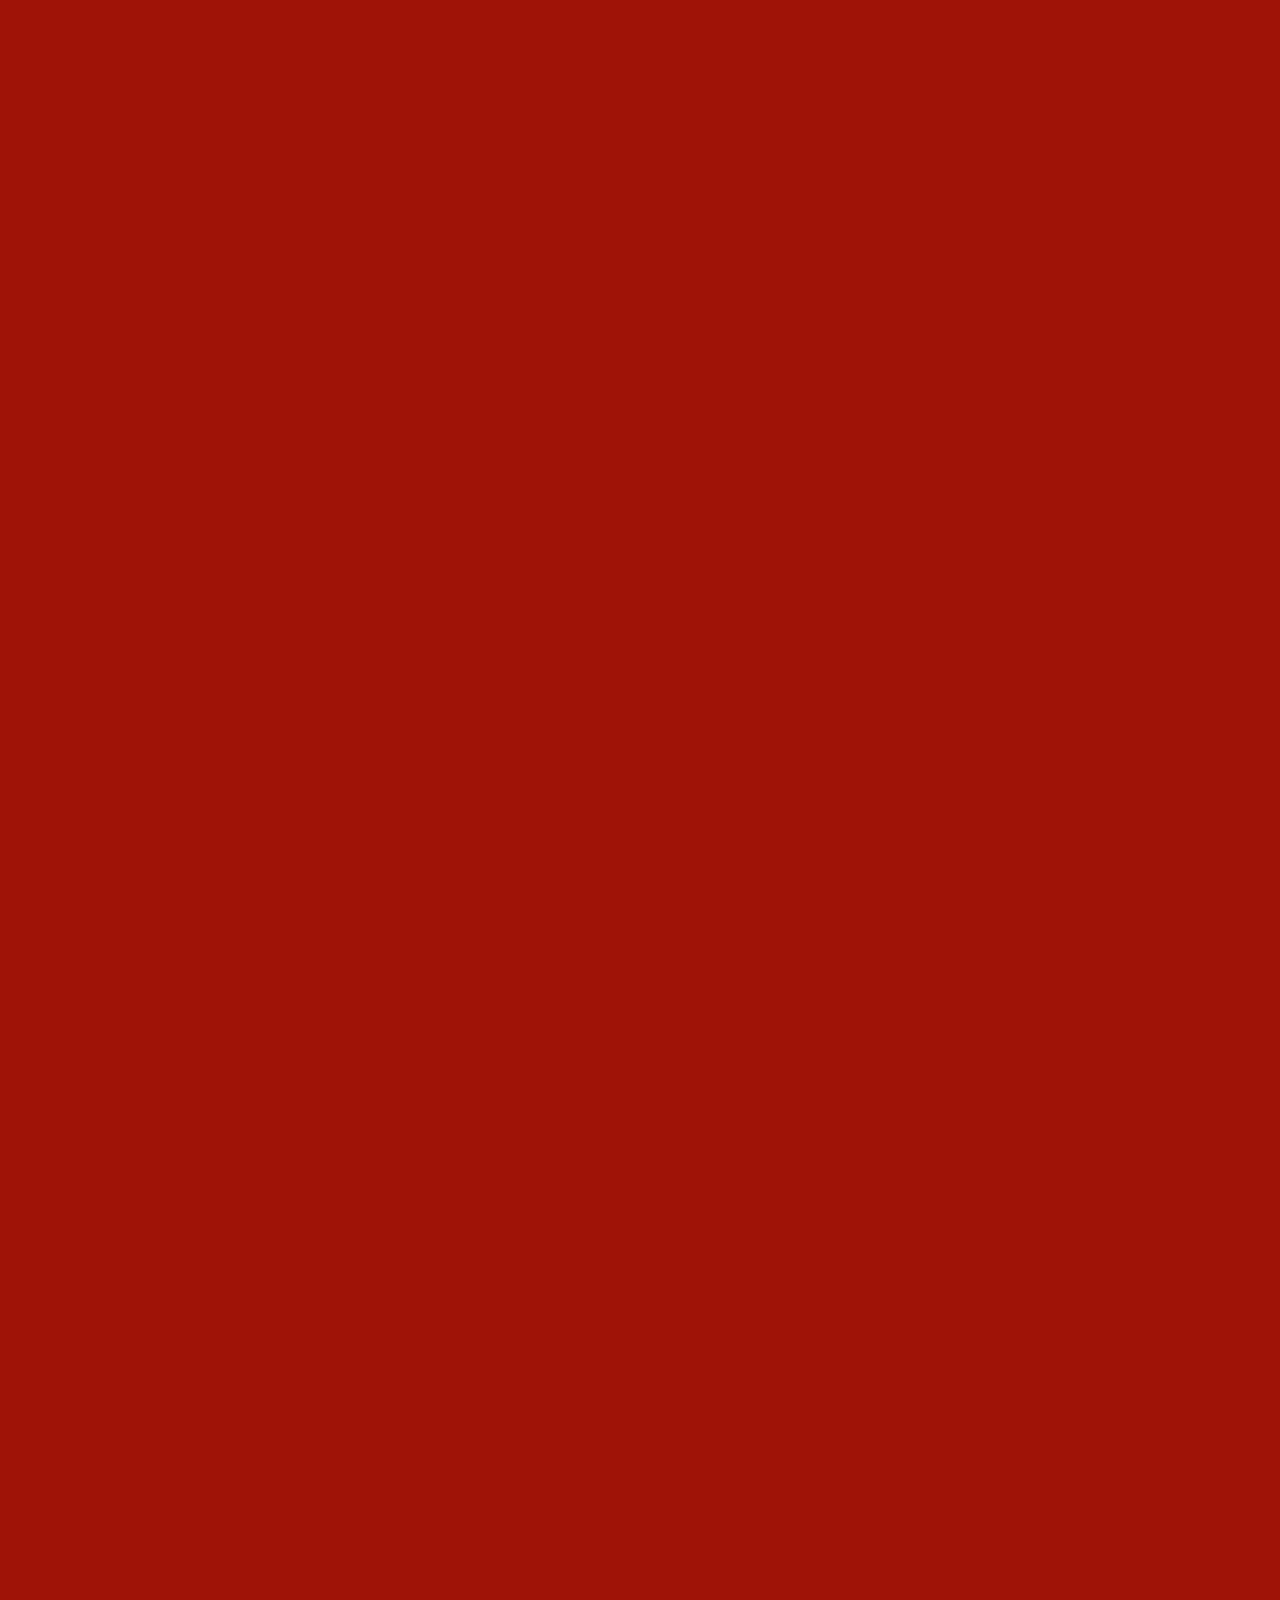
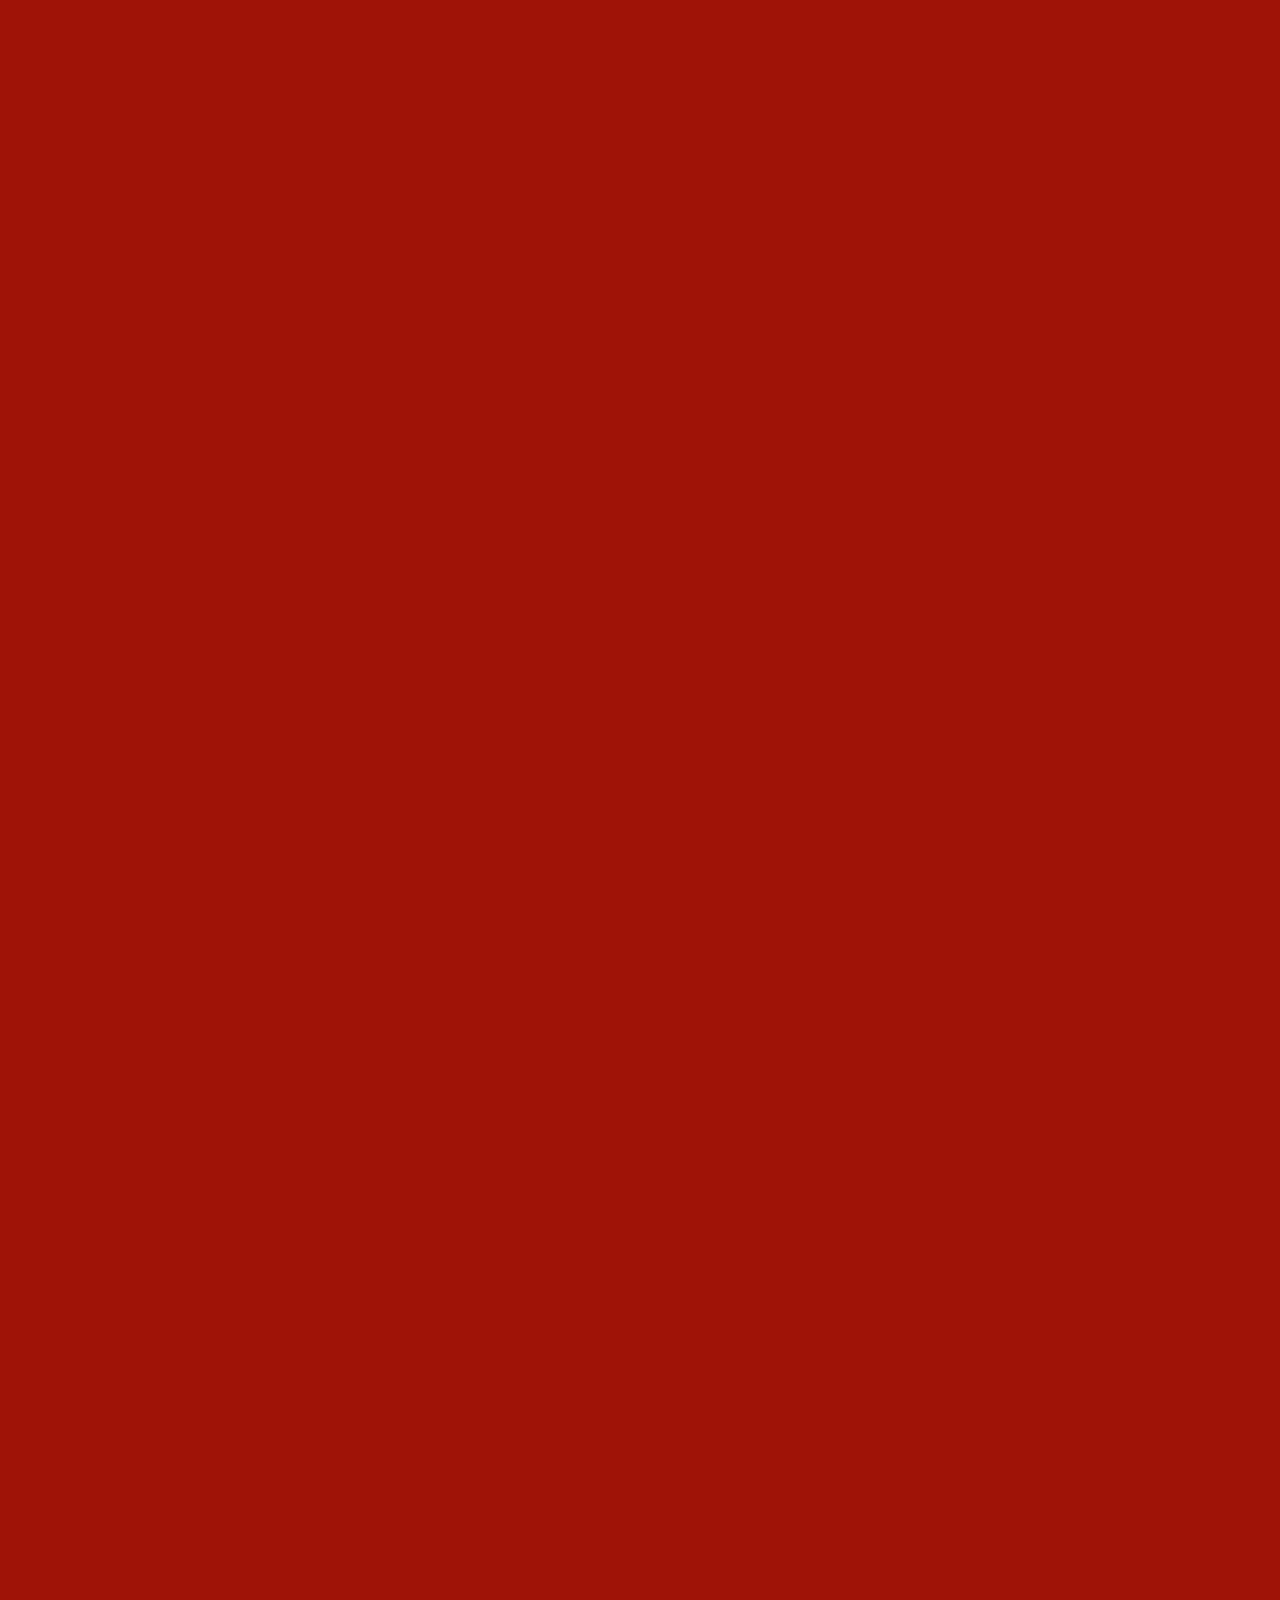
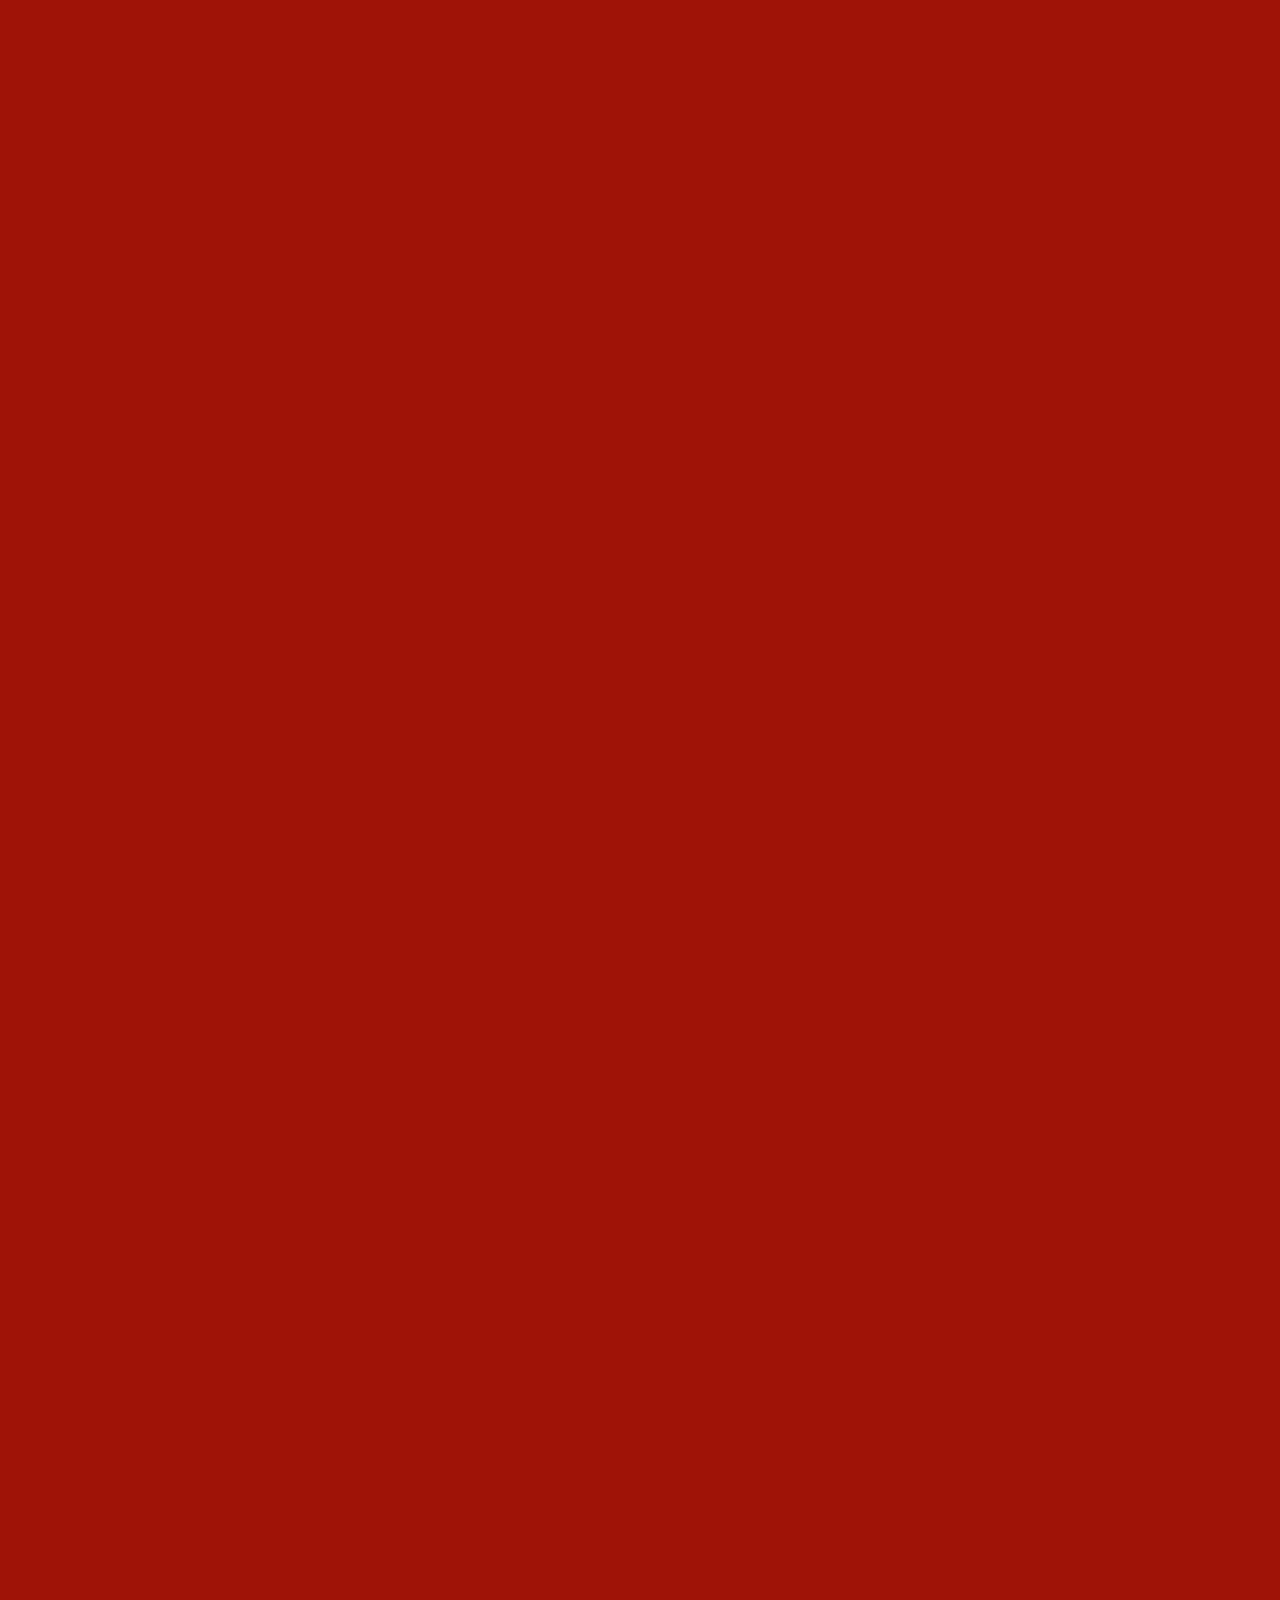
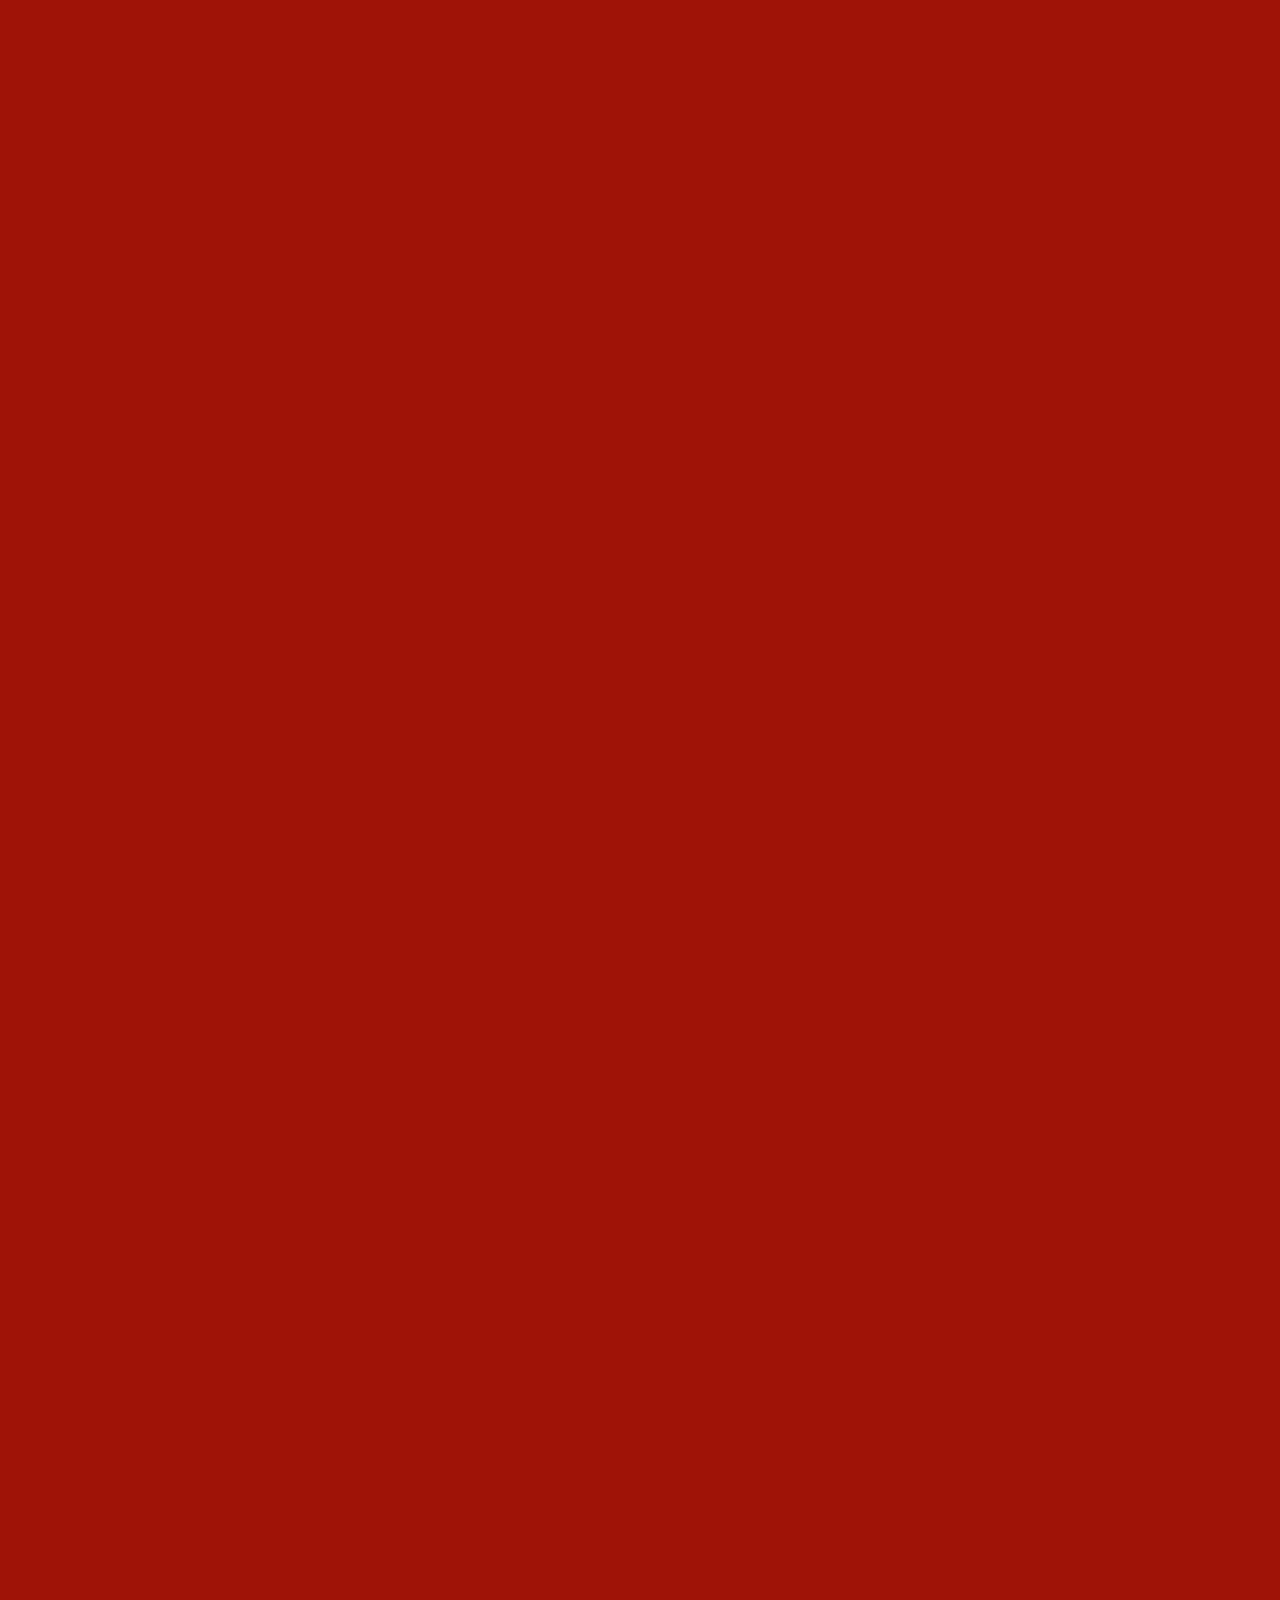
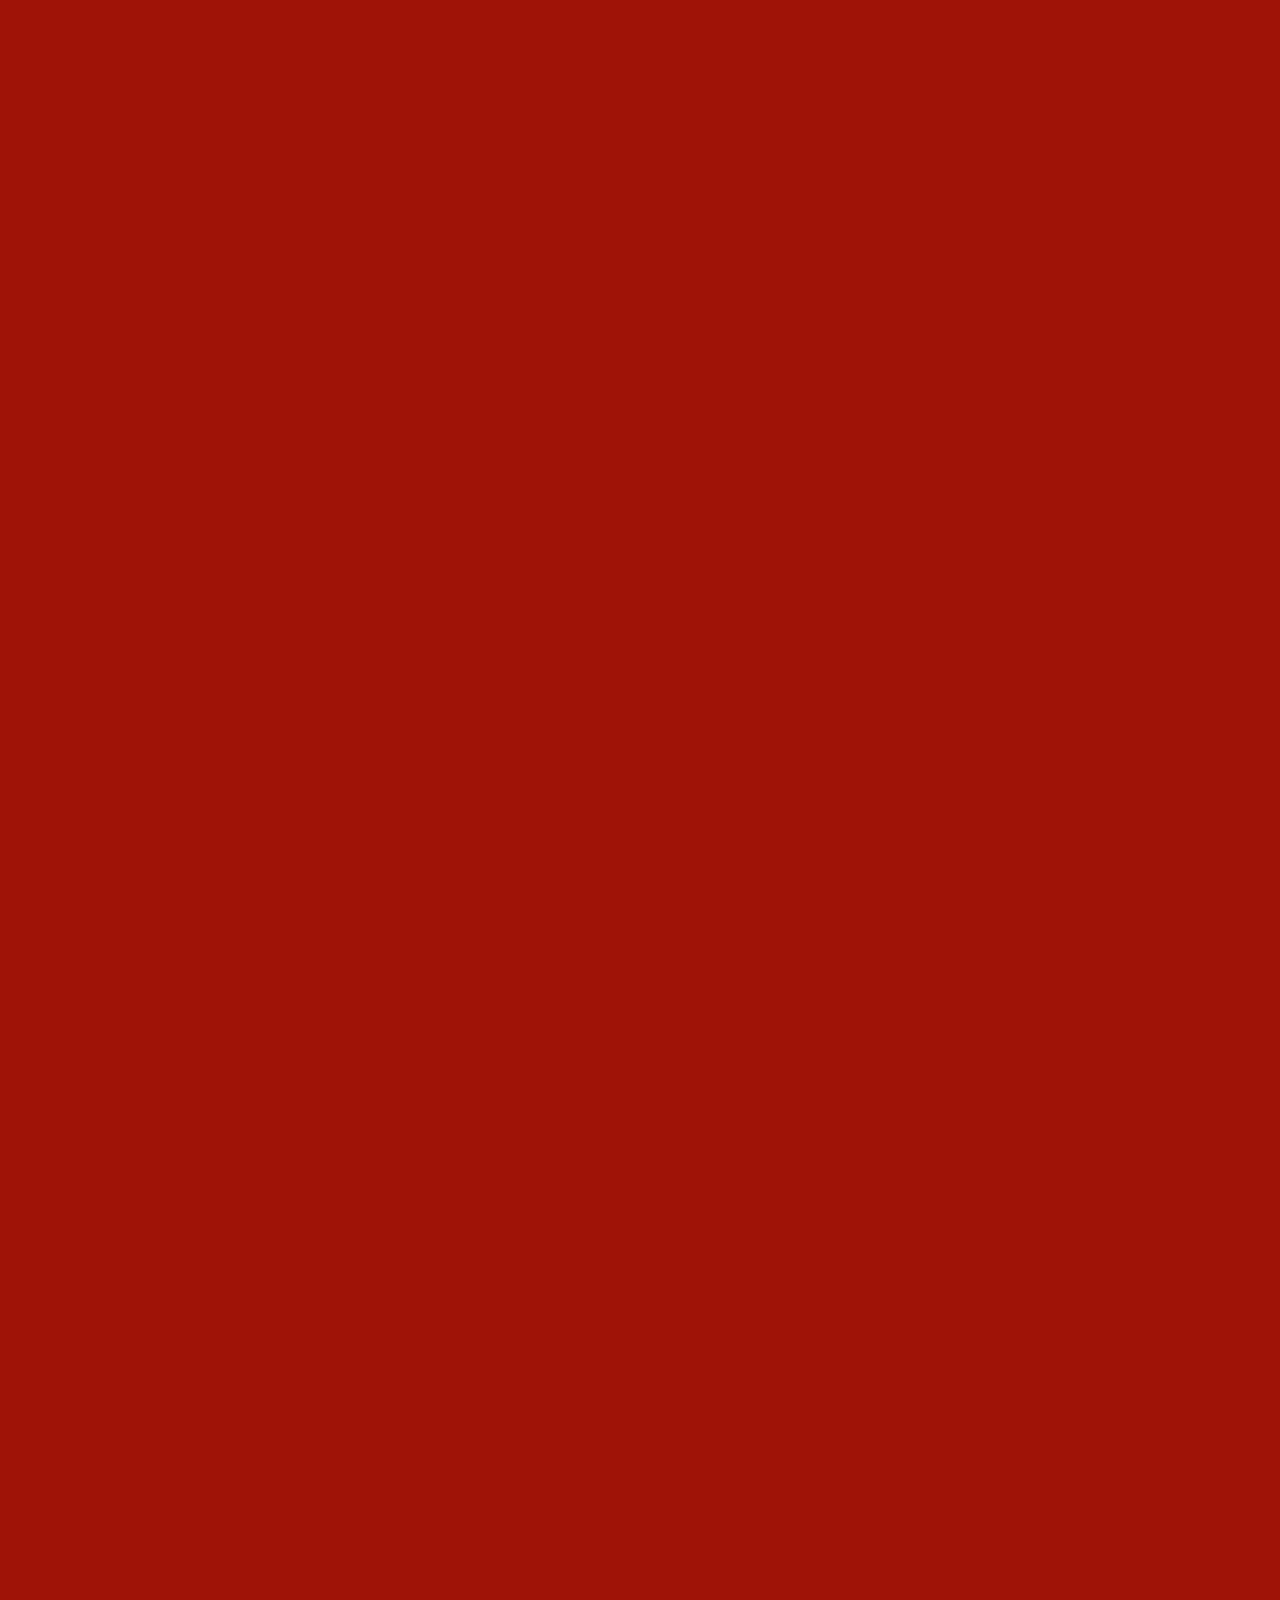
==== commit 1f3323e8: "25.11" ====
--- a/index.html
+++ b/index.html
@@ -1,2001 +1,1606 @@
-<!DOCTYPE html>
-<html lang="ru">
-	<head>
-	<meta charset="UTF-8">
-	<meta name="viewport" content="width=device-width, initial-scale=1, maximum-scale=1">
-	<meta http-equiv="X-UA-Compatible" content="ie=edge">
-	<meta name="robots" content="noindex, nofollow"/>
-	<meta property="og:locale" content="[locale]" />
-	<meta property="og:title" content="Making Belarus" />
-	<meta property="og:description" content="[description]" />
-	<meta property="og:url" content="[url]" />
-	<meta property="og:image" content="images/favicons/opengraph.jpg" />
-	<title>Making Belarus</title>
-	<meta property="og:image" content="images/favicons/opengraph.jpg"/>
-	<meta property="og:image:width" content="1200"/>
-	<meta property="og:image:height" content="630"/>
-	<meta name="twitter:card" content="summary_large_image"/>
-	<link type="image/x-icon" rel="shortcut icon" href="images/favicons/favicon-ico-258x258.ico">
-	<link type="image/png" sizes="16x16" rel="icon" href="images/favicons/favicon-16x16.png">
-	<link type="image/png" sizes="32x32" rel="icon" href="images/favicons/favicon-32x32.png">
-	<link type="image/png" sizes="48x48" rel="icon" href="images/favicons/favicon-48x48.png">
-	<link sizes="180x180" rel="apple-touch-icon" href="images/favicons/apple-touch-icon-180x180.png">
-	<link color="#CB0D58" rel="mask-icon" href="images/favicons/safari-pinned-tab-16x16.svg">
-	<meta name="msapplication-TileColor" content="#CB0D58">
-	<meta name="msapplication-TileImage" content="images/favicons/mstile-144x144.png">
-	<meta name="application-name" content="[SiteName]">
-	<meta name="msapplication-config" content="others/browserconfig.xml">
-	<link rel="manifest" href="others/manifest.json">
-	<meta name="theme-color" content="#000000">
-
-	<!-- start preloader style -->
-	<style>
-		.preloader-cover {
-			position: fixed;
-			top: 0;
-			left: 0;
-			width: 100%;
-			height: 100%;
-			background-color: #9F1307;
-			z-index: 9999;
-		}
-	</style>
-</head>
-	<body>
-
-		<!-- ===================== | PAGE CURSOR START | ===================== -->
-		<div class="c-cursor">
-			<svg class="c-cursor__slider" width="104" height="60" viewBox="0 0 104 60" fill="none" xmlns="http://www.w3.org/2000/svg">
-				<circle cx="52" cy="30" r="30" fill="#9F1307" fill-opacity="0.8"/>
-				<circle cx="52" cy="30" r="29.5" stroke="white" stroke-opacity="0.4"/>
-				<path class="arrow" d="M50.8281 30L55.7781 25.05L54.3641 23.636L48.0001 30L54.3641 36.364L55.7781 34.95L50.8281 30Z" fill="white"/>
-				<rect x="7" y="23" width="9.8995" height="9.8995" transform="rotate(45 7 23)" fill="#9F1307" fill-opacity="0.8"/>
-				<rect x="7" y="23.7071" width="8.8995" height="8.8995" transform="rotate(45 7 23.7071)" stroke="white" stroke-opacity="0.4"/>
-				<rect x="96.9287" y="23" width="9.8995" height="9.8995" transform="rotate(45 96.9287 23)" fill="#9F1307" fill-opacity="0.8"/>
-				<rect x="96.9287" y="23.7071" width="8.8995" height="8.8995" transform="rotate(45 96.9287 23.7071)" stroke="white" stroke-opacity="0.4"/>
-			</svg>
-			<div class="page-cursor"></div>
-		</div>
-		<!-- ===================== | PAGE CURSOR END | ===================== -->
-
-		<!-- ===================== | PAGE NOISE START | ===================== -->
-		<div class="preloader-cover"></div>
-		<!-- ===================== | PAGE NOISE END | ===================== -->
-
-		<!-- ===================== | PAGE WRAPPER START | ===================== -->
-		<div class="wrapper">
-
-			<!-- ===================== | PAGE NOISE START | ===================== -->
-			<div class="noise"></div>
-			<!-- ===================== | PAGE NOISE END | ===================== -->
-
-			<!-- ===================== | PAGE HEADER START | ===================== -->
-			<header class="header">
-	<div class="header__wrapper _container">
-
-		<div class="header__lang">
-
-			<div class="lang-toggle _cursor-pointer">
-				<span class="lang-toggle__item _active order-1">
-					<a href="">Рус</a>
-				</span>
-				<span class="lang-toggle__item order-2">
-					<a href="">Бел</a>
-				</span>
-				<span class="lang-toggle__item order-3">
-					<a href="">En</a>
-				</span>
-			</div>
-
-		</div>
-
-		<div class="header__logo">
-
-			<span class="logo">Making Belarus</span>
-
-		</div>
-
-		<div class="header__menu">
-
-			<div class="burger _cursor-pointer">
-				<div></div>
-				<div></div>
-				<div></div>
-			</div>
-
-		</div>
-
-	</div>
-</header>
-
-<div class="page-menu">
-	<div class="page-menu__wrapper">
-		<div class="_container">
-
-
-			<div class="swiper page-menu__slider">
-				
-
-				<div class="swiper-wrapper page-menu__slider-wrapper">
-					<div class="swiper-slide">
-
-						<div data-link="s-history" class="page-menu__card">
-							<div class="page-menu__card-bg">
-								<div class="page-menu__card-bg-wrap">
-									<div class="img-top">
-										<svg viewBox="0 0 248 248" fill="none" xmlns="http://www.w3.org/2000/svg">
-											<path d="M0 60.311H53.1535L110.281 117.308H54.3255L0 60.311Z" fill="#1B1B1B"/>
-											<path d="M0 185.295H53.1535L110.281 128.298H54.3255L0 185.295Z" fill="#1B1B1B"/>
-											<path d="M60.998 195.264V248L118.665 190.689V137.804L60.998 195.264Z" fill="#1B1B1B"/>
-											<path d="M60.998 52.7358V0L118.665 57.3113V110.196L60.998 52.7358Z" fill="#1B1B1B"/>
-											<path d="M186.285 195.264V248L128.618 190.689V137.804L186.285 195.264Z" fill="#1B1B1B"/>
-											<path d="M186.285 52.7358V0L128.618 57.3113V110.196L186.285 52.7358Z" fill="#1B1B1B"/>
-											<path d="M248 60.311H194.847L137.719 117.308H193.674L248 60.311Z" fill="#1B1B1B"/>
-											<path d="M248 185.295H194.847L137.719 128.298H193.674L248 185.295Z" fill="#1B1B1B"/>
-										</svg>
-									</div>
-									<div class="img-bottom">
-										<svg viewBox="0 0 248 248" fill="none" xmlns="http://www.w3.org/2000/svg">
-											<path d="M0 60.311H53.1535L110.281 117.308H54.3255L0 60.311Z" fill="#1B1B1B"/>
-											<path d="M0 185.295H53.1535L110.281 128.298H54.3255L0 185.295Z" fill="#1B1B1B"/>
-											<path d="M60.998 195.264V248L118.665 190.689V137.804L60.998 195.264Z" fill="#1B1B1B"/>
-											<path d="M60.998 52.7358V0L118.665 57.3113V110.196L60.998 52.7358Z" fill="#1B1B1B"/>
-											<path d="M186.285 195.264V248L128.618 190.689V137.804L186.285 195.264Z" fill="#1B1B1B"/>
-											<path d="M186.285 52.7358V0L128.618 57.3113V110.196L186.285 52.7358Z" fill="#1B1B1B"/>
-											<path d="M248 60.311H194.847L137.719 117.308H193.674L248 60.311Z" fill="#1B1B1B"/>
-											<path d="M248 185.295H194.847L137.719 128.298H193.674L248 185.295Z" fill="#1B1B1B"/>
-										</svg>
-									</div>
-								</div>
-							</div>
-							<div class="page-menu__card-content">
-								<div class="page-menu__card-index">
-									<span>01</span>
-								</div>
-								<div class="page-menu__card-title">
-									<h3>Власть, авторитаризм, протест</h3>
-								</div>
-							</div>
-						</div>
-
-					</div>
-					<div class="swiper-slide">
-
-						<div data-link="s-blog" class="page-menu__card">
-							<div class="page-menu__card-bg">
-								<div class="page-menu__card-bg-wrap">
-									<div class="img-top">
-										<svg viewBox="0 0 248 248" fill="none" xmlns="http://www.w3.org/2000/svg">
-											<path d="M124.126 86.9531L153.59 57.4896L124.126 28.0261L94.6625 57.4896L124.126 86.9531Z" fill="#1B1B1B"/>
-											<path d="M57.6151 94.5387L87.0786 124.002L57.6151 153.466L28.1516 124.002L57.6151 94.5387Z" fill="#1B1B1B"/>
-											<path d="M190.639 94.5387L220.102 124.002L190.639 153.466L161.175 124.002L190.639 94.5387Z" fill="#1B1B1B"/>
-											<path d="M153.59 190.513L124.126 219.977L94.6625 190.513L124.126 161.05L153.59 190.513Z" fill="#1B1B1B"/>
-											<path d="M153.59 124.002L124.127 94.5387L94.6634 124.002L124.127 153.466L153.59 124.002Z" fill="#1B1B1B"/>
-											<path fill-rule="evenodd" clip-rule="evenodd" d="M66.3669 57.6325L123.999 0L181.632 57.6325L147.966 91.2989L156.701 100.034L190.367 66.3669L248 123.999L190.367 181.632L156.701 147.965L147.965 156.701L181.632 190.367L123.999 248L66.3669 190.367L99.068 157.666L90.3331 148.931L57.6325 181.632L0 123.999L57.6325 66.3669L90.3331 99.0675L99.0675 90.3331L66.3669 57.6325ZM160.859 57.4896L124.126 20.7567L87.3931 57.4896L120.65 90.7463L90.871 120.525L57.6151 87.2693L20.8822 124.002L57.6151 160.735L90.871 127.479L120.649 157.257L87.3931 190.513L124.126 227.246L160.859 190.513L127.604 157.258L157.383 127.479L190.639 160.735L227.372 124.002L190.639 87.2693L157.383 120.525L127.603 90.7455L160.859 57.4896Z" fill="#1B1B1B"/>
-										</svg>
-									</div>
-									<div class="img-bottom">
-										<svg viewBox="0 0 248 248" fill="none" xmlns="http://www.w3.org/2000/svg">
-											<path d="M124.126 86.9531L153.59 57.4896L124.126 28.0261L94.6625 57.4896L124.126 86.9531Z" fill="#1B1B1B"/>
-											<path d="M57.6151 94.5387L87.0786 124.002L57.6151 153.466L28.1516 124.002L57.6151 94.5387Z" fill="#1B1B1B"/>
-											<path d="M190.639 94.5387L220.102 124.002L190.639 153.466L161.175 124.002L190.639 94.5387Z" fill="#1B1B1B"/>
-											<path d="M153.59 190.513L124.126 219.977L94.6625 190.513L124.126 161.05L153.59 190.513Z" fill="#1B1B1B"/>
-											<path d="M153.59 124.002L124.127 94.5387L94.6634 124.002L124.127 153.466L153.59 124.002Z" fill="#1B1B1B"/>
-											<path fill-rule="evenodd" clip-rule="evenodd" d="M66.3669 57.6325L123.999 0L181.632 57.6325L147.966 91.2989L156.701 100.034L190.367 66.3669L248 123.999L190.367 181.632L156.701 147.965L147.965 156.701L181.632 190.367L123.999 248L66.3669 190.367L99.068 157.666L90.3331 148.931L57.6325 181.632L0 123.999L57.6325 66.3669L90.3331 99.0675L99.0675 90.3331L66.3669 57.6325ZM160.859 57.4896L124.126 20.7567L87.3931 57.4896L120.65 90.7463L90.871 120.525L57.6151 87.2693L20.8822 124.002L57.6151 160.735L90.871 127.479L120.649 157.257L87.3931 190.513L124.126 227.246L160.859 190.513L127.604 157.258L157.383 127.479L190.639 160.735L227.372 124.002L190.639 87.2693L157.383 120.525L127.603 90.7455L160.859 57.4896Z" fill="#1B1B1B"/>
-										</svg>
-									</div>
-								</div>
-							</div>
-							<div class="page-menu__card-content">
-								<div class="page-menu__card-index">
-									<span>02</span>
-								</div>
-								<div class="page-menu__card-title">
-									<h3>Общество, люди, судьбы</h3>
-								</div>
-							</div>
-						</div>
-
-					</div>
-					<div class="swiper-slide">
-
-						<div data-link="s-timeline" class="page-menu__card">
-							<div class="page-menu__card-bg">
-								<div class="page-menu__card-bg-wrap">
-									<div class="img-top">
-										<svg viewBox="0 0 248 248" fill="none" xmlns="http://www.w3.org/2000/svg">
-											<path fill-rule="evenodd" clip-rule="evenodd" d="M126.32 83.6908L167.006 43.0046L124.001 0L80.9967 43.0046L121.306 83.3138L103.299 101.32L60.5112 58.5323L57.7285 61.315L100.517 104.103L83.3145 121.305L43.0046 80.9954L0 124L43.0046 167.005L83.3145 126.695L100.733 144.114L57.7285 187.119L60.5112 189.901L103.516 146.896L121.306 164.686L80.9967 204.995L124.001 248L167.006 204.995L126.32 164.309L143.521 147.108L186.316 189.902L189.098 187.12L146.304 144.325L164.31 126.319L204.995 167.005L248 124L204.995 80.9954L164.31 121.681L146.521 103.892L189.098 61.314L186.316 58.5313L143.738 101.109L126.32 83.6908ZM143.521 141.542L161.064 124L143.738 106.674L126.196 124.217L143.521 141.542ZM123.413 121.434L140.955 103.892L123.624 86.5607L106.082 104.103L123.413 121.434ZM103.299 106.886L120.63 124.217L103.516 141.331L86.1851 124L103.299 106.886ZM123.413 126.999L140.739 144.325L123.624 161.439L106.299 144.114L123.413 126.999Z" fill="#1B1B1B"/>
-										</svg>
-									</div>
-									<div class="img-bottom">
-										<svg viewBox="0 0 248 248" fill="none" xmlns="http://www.w3.org/2000/svg">
-											<path fill-rule="evenodd" clip-rule="evenodd" d="M126.32 83.6908L167.006 43.0046L124.001 0L80.9967 43.0046L121.306 83.3138L103.299 101.32L60.5112 58.5323L57.7285 61.315L100.517 104.103L83.3145 121.305L43.0046 80.9954L0 124L43.0046 167.005L83.3145 126.695L100.733 144.114L57.7285 187.119L60.5112 189.901L103.516 146.896L121.306 164.686L80.9967 204.995L124.001 248L167.006 204.995L126.32 164.309L143.521 147.108L186.316 189.902L189.098 187.12L146.304 144.325L164.31 126.319L204.995 167.005L248 124L204.995 80.9954L164.31 121.681L146.521 103.892L189.098 61.314L186.316 58.5313L143.738 101.109L126.32 83.6908ZM143.521 141.542L161.064 124L143.738 106.674L126.196 124.217L143.521 141.542ZM123.413 121.434L140.955 103.892L123.624 86.5607L106.082 104.103L123.413 121.434ZM103.299 106.886L120.63 124.217L103.516 141.331L86.1851 124L103.299 106.886ZM123.413 126.999L140.739 144.325L123.624 161.439L106.299 144.114L123.413 126.999Z" fill="#1B1B1B"/>
-										</svg>
-									</div>
-								</div>
-							</div>
-							<div class="page-menu__card-content">
-								<div class="page-menu__card-index">
-									<span>03</span>
-								</div>
-								<div class="page-menu__card-title">
-									<h3>Идеи, историческая память и идентичность</h3>
-								</div>
-							</div>
-						</div>
-
-					</div>
-					<div class="swiper-slide">
-
-						<div data-link="s-history" class="page-menu__card">
-							<div class="page-menu__card-bg">
-								<div class="page-menu__card-bg-wrap">
-									<div class="img-top">
-										<svg viewBox="0 0 248 248" fill="none" xmlns="http://www.w3.org/2000/svg">
-											<path d="M0 60.311H53.1535L110.281 117.308H54.3255L0 60.311Z" fill="#1B1B1B"/>
-											<path d="M0 185.295H53.1535L110.281 128.298H54.3255L0 185.295Z" fill="#1B1B1B"/>
-											<path d="M60.998 195.264V248L118.665 190.689V137.804L60.998 195.264Z" fill="#1B1B1B"/>
-											<path d="M60.998 52.7358V0L118.665 57.3113V110.196L60.998 52.7358Z" fill="#1B1B1B"/>
-											<path d="M186.285 195.264V248L128.618 190.689V137.804L186.285 195.264Z" fill="#1B1B1B"/>
-											<path d="M186.285 52.7358V0L128.618 57.3113V110.196L186.285 52.7358Z" fill="#1B1B1B"/>
-											<path d="M248 60.311H194.847L137.719 117.308H193.674L248 60.311Z" fill="#1B1B1B"/>
-											<path d="M248 185.295H194.847L137.719 128.298H193.674L248 185.295Z" fill="#1B1B1B"/>
-										</svg>
-									</div>
-									<div class="img-bottom">
-										<svg viewBox="0 0 248 248" fill="none" xmlns="http://www.w3.org/2000/svg">
-											<path d="M0 60.311H53.1535L110.281 117.308H54.3255L0 60.311Z" fill="#1B1B1B"/>
-											<path d="M0 185.295H53.1535L110.281 128.298H54.3255L0 185.295Z" fill="#1B1B1B"/>
-											<path d="M60.998 195.264V248L118.665 190.689V137.804L60.998 195.264Z" fill="#1B1B1B"/>
-											<path d="M60.998 52.7358V0L118.665 57.3113V110.196L60.998 52.7358Z" fill="#1B1B1B"/>
-											<path d="M186.285 195.264V248L128.618 190.689V137.804L186.285 195.264Z" fill="#1B1B1B"/>
-											<path d="M186.285 52.7358V0L128.618 57.3113V110.196L186.285 52.7358Z" fill="#1B1B1B"/>
-											<path d="M248 60.311H194.847L137.719 117.308H193.674L248 60.311Z" fill="#1B1B1B"/>
-											<path d="M248 185.295H194.847L137.719 128.298H193.674L248 185.295Z" fill="#1B1B1B"/>
-										</svg>
-									</div>
-								</div>
-							</div>
-							<div class="page-menu__card-content">
-								<div class="page-menu__card-index">
-									<span>04</span>
-								</div>
-								<div class="page-menu__card-title">
-									<h3>Власть, авторитаризм, протест</h3>
-								</div>
-							</div>
-						</div>
-
-					</div>
-					<div class="swiper-slide">
-
-						<div data-link="s-blog" class="page-menu__card">
-							<div class="page-menu__card-bg">
-								<div class="page-menu__card-bg-wrap">
-									<div class="img-top">
-										<svg viewBox="0 0 248 248" fill="none" xmlns="http://www.w3.org/2000/svg">
-											<path d="M124.126 86.9531L153.59 57.4896L124.126 28.0261L94.6625 57.4896L124.126 86.9531Z" fill="#1B1B1B"/>
-											<path d="M57.6151 94.5387L87.0786 124.002L57.6151 153.466L28.1516 124.002L57.6151 94.5387Z" fill="#1B1B1B"/>
-											<path d="M190.639 94.5387L220.102 124.002L190.639 153.466L161.175 124.002L190.639 94.5387Z" fill="#1B1B1B"/>
-											<path d="M153.59 190.513L124.126 219.977L94.6625 190.513L124.126 161.05L153.59 190.513Z" fill="#1B1B1B"/>
-											<path d="M153.59 124.002L124.127 94.5387L94.6634 124.002L124.127 153.466L153.59 124.002Z" fill="#1B1B1B"/>
-											<path fill-rule="evenodd" clip-rule="evenodd" d="M66.3669 57.6325L123.999 0L181.632 57.6325L147.966 91.2989L156.701 100.034L190.367 66.3669L248 123.999L190.367 181.632L156.701 147.965L147.965 156.701L181.632 190.367L123.999 248L66.3669 190.367L99.068 157.666L90.3331 148.931L57.6325 181.632L0 123.999L57.6325 66.3669L90.3331 99.0675L99.0675 90.3331L66.3669 57.6325ZM160.859 57.4896L124.126 20.7567L87.3931 57.4896L120.65 90.7463L90.871 120.525L57.6151 87.2693L20.8822 124.002L57.6151 160.735L90.871 127.479L120.649 157.257L87.3931 190.513L124.126 227.246L160.859 190.513L127.604 157.258L157.383 127.479L190.639 160.735L227.372 124.002L190.639 87.2693L157.383 120.525L127.603 90.7455L160.859 57.4896Z" fill="#1B1B1B"/>
-										</svg>
-									</div>
-									<div class="img-bottom">
-										<svg viewBox="0 0 248 248" fill="none" xmlns="http://www.w3.org/2000/svg">
-											<path d="M124.126 86.9531L153.59 57.4896L124.126 28.0261L94.6625 57.4896L124.126 86.9531Z" fill="#1B1B1B"/>
-											<path d="M57.6151 94.5387L87.0786 124.002L57.6151 153.466L28.1516 124.002L57.6151 94.5387Z" fill="#1B1B1B"/>
-											<path d="M190.639 94.5387L220.102 124.002L190.639 153.466L161.175 124.002L190.639 94.5387Z" fill="#1B1B1B"/>
-											<path d="M153.59 190.513L124.126 219.977L94.6625 190.513L124.126 161.05L153.59 190.513Z" fill="#1B1B1B"/>
-											<path d="M153.59 124.002L124.127 94.5387L94.6634 124.002L124.127 153.466L153.59 124.002Z" fill="#1B1B1B"/>
-											<path fill-rule="evenodd" clip-rule="evenodd" d="M66.3669 57.6325L123.999 0L181.632 57.6325L147.966 91.2989L156.701 100.034L190.367 66.3669L248 123.999L190.367 181.632L156.701 147.965L147.965 156.701L181.632 190.367L123.999 248L66.3669 190.367L99.068 157.666L90.3331 148.931L57.6325 181.632L0 123.999L57.6325 66.3669L90.3331 99.0675L99.0675 90.3331L66.3669 57.6325ZM160.859 57.4896L124.126 20.7567L87.3931 57.4896L120.65 90.7463L90.871 120.525L57.6151 87.2693L20.8822 124.002L57.6151 160.735L90.871 127.479L120.649 157.257L87.3931 190.513L124.126 227.246L160.859 190.513L127.604 157.258L157.383 127.479L190.639 160.735L227.372 124.002L190.639 87.2693L157.383 120.525L127.603 90.7455L160.859 57.4896Z" fill="#1B1B1B"/>
-										</svg>
-									</div>
-								</div>
-							</div>
-							<div class="page-menu__card-content">
-								<div class="page-menu__card-index">
-									<span>05</span>
-								</div>
-								<div class="page-menu__card-title">
-									<h3>Общество, люди, судьбы</h3>
-								</div>
-							</div>
-						</div>
-
-					</div>
-					<div class="swiper-slide">
-
-						<div data-link="s-timeline" class="page-menu__card">
-							<div class="page-menu__card-bg">
-								<div class="page-menu__card-bg-wrap">
-									<div class="img-top">
-										<svg viewBox="0 0 248 248" fill="none" xmlns="http://www.w3.org/2000/svg">
-											<path fill-rule="evenodd" clip-rule="evenodd" d="M126.32 83.6908L167.006 43.0046L124.001 0L80.9967 43.0046L121.306 83.3138L103.299 101.32L60.5112 58.5323L57.7285 61.315L100.517 104.103L83.3145 121.305L43.0046 80.9954L0 124L43.0046 167.005L83.3145 126.695L100.733 144.114L57.7285 187.119L60.5112 189.901L103.516 146.896L121.306 164.686L80.9967 204.995L124.001 248L167.006 204.995L126.32 164.309L143.521 147.108L186.316 189.902L189.098 187.12L146.304 144.325L164.31 126.319L204.995 167.005L248 124L204.995 80.9954L164.31 121.681L146.521 103.892L189.098 61.314L186.316 58.5313L143.738 101.109L126.32 83.6908ZM143.521 141.542L161.064 124L143.738 106.674L126.196 124.217L143.521 141.542ZM123.413 121.434L140.955 103.892L123.624 86.5607L106.082 104.103L123.413 121.434ZM103.299 106.886L120.63 124.217L103.516 141.331L86.1851 124L103.299 106.886ZM123.413 126.999L140.739 144.325L123.624 161.439L106.299 144.114L123.413 126.999Z" fill="#1B1B1B"/>
-										</svg>
-									</div>
-									<div class="img-bottom">
-										<svg viewBox="0 0 248 248" fill="none" xmlns="http://www.w3.org/2000/svg">
-											<path fill-rule="evenodd" clip-rule="evenodd" d="M126.32 83.6908L167.006 43.0046L124.001 0L80.9967 43.0046L121.306 83.3138L103.299 101.32L60.5112 58.5323L57.7285 61.315L100.517 104.103L83.3145 121.305L43.0046 80.9954L0 124L43.0046 167.005L83.3145 126.695L100.733 144.114L57.7285 187.119L60.5112 189.901L103.516 146.896L121.306 164.686L80.9967 204.995L124.001 248L167.006 204.995L126.32 164.309L143.521 147.108L186.316 189.902L189.098 187.12L146.304 144.325L164.31 126.319L204.995 167.005L248 124L204.995 80.9954L164.31 121.681L146.521 103.892L189.098 61.314L186.316 58.5313L143.738 101.109L126.32 83.6908ZM143.521 141.542L161.064 124L143.738 106.674L126.196 124.217L143.521 141.542ZM123.413 121.434L140.955 103.892L123.624 86.5607L106.082 104.103L123.413 121.434ZM103.299 106.886L120.63 124.217L103.516 141.331L86.1851 124L103.299 106.886ZM123.413 126.999L140.739 144.325L123.624 161.439L106.299 144.114L123.413 126.999Z" fill="#1B1B1B"/>
-										</svg>
-									</div>
-								</div>
-							</div>
-							<div class="page-menu__card-content">
-								<div class="page-menu__card-index">
-									<span>06</span>
-								</div>
-								<div class="page-menu__card-title">
-									<h3>Идеи, историческая память и идентичность</h3>
-								</div>
-							</div>
-						</div>
-
-					</div>
-					<div class="swiper-slide">
-
-						<div data-link="s-history" class="page-menu__card">
-							<div class="page-menu__card-bg">
-								<div class="page-menu__card-bg-wrap">
-									<div class="img-top">
-										<svg viewBox="0 0 248 248" fill="none" xmlns="http://www.w3.org/2000/svg">
-											<path d="M0 60.311H53.1535L110.281 117.308H54.3255L0 60.311Z" fill="#1B1B1B"/>
-											<path d="M0 185.295H53.1535L110.281 128.298H54.3255L0 185.295Z" fill="#1B1B1B"/>
-											<path d="M60.998 195.264V248L118.665 190.689V137.804L60.998 195.264Z" fill="#1B1B1B"/>
-											<path d="M60.998 52.7358V0L118.665 57.3113V110.196L60.998 52.7358Z" fill="#1B1B1B"/>
-											<path d="M186.285 195.264V248L128.618 190.689V137.804L186.285 195.264Z" fill="#1B1B1B"/>
-											<path d="M186.285 52.7358V0L128.618 57.3113V110.196L186.285 52.7358Z" fill="#1B1B1B"/>
-											<path d="M248 60.311H194.847L137.719 117.308H193.674L248 60.311Z" fill="#1B1B1B"/>
-											<path d="M248 185.295H194.847L137.719 128.298H193.674L248 185.295Z" fill="#1B1B1B"/>
-										</svg>
-									</div>
-									<div class="img-bottom">
-										<svg viewBox="0 0 248 248" fill="none" xmlns="http://www.w3.org/2000/svg">
-											<path d="M0 60.311H53.1535L110.281 117.308H54.3255L0 60.311Z" fill="#1B1B1B"/>
-											<path d="M0 185.295H53.1535L110.281 128.298H54.3255L0 185.295Z" fill="#1B1B1B"/>
-											<path d="M60.998 195.264V248L118.665 190.689V137.804L60.998 195.264Z" fill="#1B1B1B"/>
-											<path d="M60.998 52.7358V0L118.665 57.3113V110.196L60.998 52.7358Z" fill="#1B1B1B"/>
-											<path d="M186.285 195.264V248L128.618 190.689V137.804L186.285 195.264Z" fill="#1B1B1B"/>
-											<path d="M186.285 52.7358V0L128.618 57.3113V110.196L186.285 52.7358Z" fill="#1B1B1B"/>
-											<path d="M248 60.311H194.847L137.719 117.308H193.674L248 60.311Z" fill="#1B1B1B"/>
-											<path d="M248 185.295H194.847L137.719 128.298H193.674L248 185.295Z" fill="#1B1B1B"/>
-										</svg>
-									</div>
-								</div>
-							</div>
-							<div class="page-menu__card-content">
-								<div class="page-menu__card-index">
-									<span>07</span>
-								</div>
-								<div class="page-menu__card-title">
-									<h3>Власть, авторитаризм, протест</h3>
-								</div>
-							</div>
-						</div>
-
-					</div>
-					<div class="swiper-slide">
-
-						<div data-link="s-blog" class="page-menu__card">
-							<div class="page-menu__card-bg">
-								<div class="page-menu__card-bg-wrap">
-									<div class="img-top">
-										<svg viewBox="0 0 248 248" fill="none" xmlns="http://www.w3.org/2000/svg">
-											<path d="M124.126 86.9531L153.59 57.4896L124.126 28.0261L94.6625 57.4896L124.126 86.9531Z" fill="#1B1B1B"/>
-											<path d="M57.6151 94.5387L87.0786 124.002L57.6151 153.466L28.1516 124.002L57.6151 94.5387Z" fill="#1B1B1B"/>
-											<path d="M190.639 94.5387L220.102 124.002L190.639 153.466L161.175 124.002L190.639 94.5387Z" fill="#1B1B1B"/>
-											<path d="M153.59 190.513L124.126 219.977L94.6625 190.513L124.126 161.05L153.59 190.513Z" fill="#1B1B1B"/>
-											<path d="M153.59 124.002L124.127 94.5387L94.6634 124.002L124.127 153.466L153.59 124.002Z" fill="#1B1B1B"/>
-											<path fill-rule="evenodd" clip-rule="evenodd" d="M66.3669 57.6325L123.999 0L181.632 57.6325L147.966 91.2989L156.701 100.034L190.367 66.3669L248 123.999L190.367 181.632L156.701 147.965L147.965 156.701L181.632 190.367L123.999 248L66.3669 190.367L99.068 157.666L90.3331 148.931L57.6325 181.632L0 123.999L57.6325 66.3669L90.3331 99.0675L99.0675 90.3331L66.3669 57.6325ZM160.859 57.4896L124.126 20.7567L87.3931 57.4896L120.65 90.7463L90.871 120.525L57.6151 87.2693L20.8822 124.002L57.6151 160.735L90.871 127.479L120.649 157.257L87.3931 190.513L124.126 227.246L160.859 190.513L127.604 157.258L157.383 127.479L190.639 160.735L227.372 124.002L190.639 87.2693L157.383 120.525L127.603 90.7455L160.859 57.4896Z" fill="#1B1B1B"/>
-										</svg>
-									</div>
-									<div class="img-bottom">
-										<svg viewBox="0 0 248 248" fill="none" xmlns="http://www.w3.org/2000/svg">
-											<path d="M124.126 86.9531L153.59 57.4896L124.126 28.0261L94.6625 57.4896L124.126 86.9531Z" fill="#1B1B1B"/>
-											<path d="M57.6151 94.5387L87.0786 124.002L57.6151 153.466L28.1516 124.002L57.6151 94.5387Z" fill="#1B1B1B"/>
-											<path d="M190.639 94.5387L220.102 124.002L190.639 153.466L161.175 124.002L190.639 94.5387Z" fill="#1B1B1B"/>
-											<path d="M153.59 190.513L124.126 219.977L94.6625 190.513L124.126 161.05L153.59 190.513Z" fill="#1B1B1B"/>
-											<path d="M153.59 124.002L124.127 94.5387L94.6634 124.002L124.127 153.466L153.59 124.002Z" fill="#1B1B1B"/>
-											<path fill-rule="evenodd" clip-rule="evenodd" d="M66.3669 57.6325L123.999 0L181.632 57.6325L147.966 91.2989L156.701 100.034L190.367 66.3669L248 123.999L190.367 181.632L156.701 147.965L147.965 156.701L181.632 190.367L123.999 248L66.3669 190.367L99.068 157.666L90.3331 148.931L57.6325 181.632L0 123.999L57.6325 66.3669L90.3331 99.0675L99.0675 90.3331L66.3669 57.6325ZM160.859 57.4896L124.126 20.7567L87.3931 57.4896L120.65 90.7463L90.871 120.525L57.6151 87.2693L20.8822 124.002L57.6151 160.735L90.871 127.479L120.649 157.257L87.3931 190.513L124.126 227.246L160.859 190.513L127.604 157.258L157.383 127.479L190.639 160.735L227.372 124.002L190.639 87.2693L157.383 120.525L127.603 90.7455L160.859 57.4896Z" fill="#1B1B1B"/>
-										</svg>
-									</div>
-								</div>
-							</div>
-							<div class="page-menu__card-content">
-								<div class="page-menu__card-index">
-									<span>08</span>
-								</div>
-								<div class="page-menu__card-title">
-									<h3>Общество, люди, судьбы</h3>
-								</div>
-							</div>
-						</div>
-
-					</div>
-					<div class="swiper-slide">
-
-						<div data-link="s-timeline" class="page-menu__card">
-							<div class="page-menu__card-bg">
-								<div class="page-menu__card-bg-wrap">
-									<div class="img-top">
-										<svg viewBox="0 0 248 248" fill="none" xmlns="http://www.w3.org/2000/svg">
-											<path fill-rule="evenodd" clip-rule="evenodd" d="M126.32 83.6908L167.006 43.0046L124.001 0L80.9967 43.0046L121.306 83.3138L103.299 101.32L60.5112 58.5323L57.7285 61.315L100.517 104.103L83.3145 121.305L43.0046 80.9954L0 124L43.0046 167.005L83.3145 126.695L100.733 144.114L57.7285 187.119L60.5112 189.901L103.516 146.896L121.306 164.686L80.9967 204.995L124.001 248L167.006 204.995L126.32 164.309L143.521 147.108L186.316 189.902L189.098 187.12L146.304 144.325L164.31 126.319L204.995 167.005L248 124L204.995 80.9954L164.31 121.681L146.521 103.892L189.098 61.314L186.316 58.5313L143.738 101.109L126.32 83.6908ZM143.521 141.542L161.064 124L143.738 106.674L126.196 124.217L143.521 141.542ZM123.413 121.434L140.955 103.892L123.624 86.5607L106.082 104.103L123.413 121.434ZM103.299 106.886L120.63 124.217L103.516 141.331L86.1851 124L103.299 106.886ZM123.413 126.999L140.739 144.325L123.624 161.439L106.299 144.114L123.413 126.999Z" fill="#1B1B1B"/>
-										</svg>
-									</div>
-									<div class="img-bottom">
-										<svg viewBox="0 0 248 248" fill="none" xmlns="http://www.w3.org/2000/svg">
-											<path fill-rule="evenodd" clip-rule="evenodd" d="M126.32 83.6908L167.006 43.0046L124.001 0L80.9967 43.0046L121.306 83.3138L103.299 101.32L60.5112 58.5323L57.7285 61.315L100.517 104.103L83.3145 121.305L43.0046 80.9954L0 124L43.0046 167.005L83.3145 126.695L100.733 144.114L57.7285 187.119L60.5112 189.901L103.516 146.896L121.306 164.686L80.9967 204.995L124.001 248L167.006 204.995L126.32 164.309L143.521 147.108L186.316 189.902L189.098 187.12L146.304 144.325L164.31 126.319L204.995 167.005L248 124L204.995 80.9954L164.31 121.681L146.521 103.892L189.098 61.314L186.316 58.5313L143.738 101.109L126.32 83.6908ZM143.521 141.542L161.064 124L143.738 106.674L126.196 124.217L143.521 141.542ZM123.413 121.434L140.955 103.892L123.624 86.5607L106.082 104.103L123.413 121.434ZM103.299 106.886L120.63 124.217L103.516 141.331L86.1851 124L103.299 106.886ZM123.413 126.999L140.739 144.325L123.624 161.439L106.299 144.114L123.413 126.999Z" fill="#1B1B1B"/>
-										</svg>
-									</div>
-								</div>
-							</div>
-							<div class="page-menu__card-content">
-								<div class="page-menu__card-index">
-									<span>09</span>
-								</div>
-								<div class="page-menu__card-title">
-									<h3>Идеи, историческая память и идентичность</h3>
-								</div>
-							</div>
-						</div>
-
-					</div>
-					<div class="swiper-slide">
-
-						<div data-link="s-incident" class="page-menu__card">
-							<div class="page-menu__card-bg">
-								<div class="page-menu__card-bg-wrap">
-									<div class="img-top">
-										<svg viewBox="0 0 248 248" fill="none" xmlns="http://www.w3.org/2000/svg">
-											<path fill-rule="evenodd" clip-rule="evenodd" d="M126.32 83.6908L167.006 43.0046L124.001 0L80.9967 43.0046L121.306 83.3138L103.299 101.32L60.5112 58.5323L57.7285 61.315L100.517 104.103L83.3145 121.305L43.0046 80.9954L0 124L43.0046 167.005L83.3145 126.695L100.733 144.114L57.7285 187.119L60.5112 189.901L103.516 146.896L121.306 164.686L80.9967 204.995L124.001 248L167.006 204.995L126.32 164.309L143.521 147.108L186.316 189.902L189.098 187.12L146.304 144.325L164.31 126.319L204.995 167.005L248 124L204.995 80.9954L164.31 121.681L146.521 103.892L189.098 61.314L186.316 58.5313L143.738 101.109L126.32 83.6908ZM143.521 141.542L161.064 124L143.738 106.674L126.196 124.217L143.521 141.542ZM123.413 121.434L140.955 103.892L123.624 86.5607L106.082 104.103L123.413 121.434ZM103.299 106.886L120.63 124.217L103.516 141.331L86.1851 124L103.299 106.886ZM123.413 126.999L140.739 144.325L123.624 161.439L106.299 144.114L123.413 126.999Z" fill="#1B1B1B"/>
-										</svg>
-									</div>
-									<div class="img-bottom">
-										<svg viewBox="0 0 248 248" fill="none" xmlns="http://www.w3.org/2000/svg">
-											<path fill-rule="evenodd" clip-rule="evenodd" d="M126.32 83.6908L167.006 43.0046L124.001 0L80.9967 43.0046L121.306 83.3138L103.299 101.32L60.5112 58.5323L57.7285 61.315L100.517 104.103L83.3145 121.305L43.0046 80.9954L0 124L43.0046 167.005L83.3145 126.695L100.733 144.114L57.7285 187.119L60.5112 189.901L103.516 146.896L121.306 164.686L80.9967 204.995L124.001 248L167.006 204.995L126.32 164.309L143.521 147.108L186.316 189.902L189.098 187.12L146.304 144.325L164.31 126.319L204.995 167.005L248 124L204.995 80.9954L164.31 121.681L146.521 103.892L189.098 61.314L186.316 58.5313L143.738 101.109L126.32 83.6908ZM143.521 141.542L161.064 124L143.738 106.674L126.196 124.217L143.521 141.542ZM123.413 121.434L140.955 103.892L123.624 86.5607L106.082 104.103L123.413 121.434ZM103.299 106.886L120.63 124.217L103.516 141.331L86.1851 124L103.299 106.886ZM123.413 126.999L140.739 144.325L123.624 161.439L106.299 144.114L123.413 126.999Z" fill="#1B1B1B"/>
-										</svg>
-									</div>
-								</div>
-							</div>
-							<div class="page-menu__card-content">
-								<div class="page-menu__card-index">
-									<span>10</span>
-								</div>
-								<div class="page-menu__card-title">
-									<h3>Идеи, историческая память и идентичность</h3>
-								</div>
-							</div>
-						</div>
-
-					</div>
-				</div>
-	
-				<div class="page-menu__slider-controls">
-					<div class="swiper-button-prev _cursor-pointer">
-						<svg width="18" height="22" viewBox="0 0 18 22" fill="none" xmlns="http://www.w3.org/2000/svg">
-							<path d="M17.5 20.5263L1 11L17.5 1.47372L17.5 20.5263Z" stroke="white"/>
-						</svg>
-					</div>
-					<div class="swiper-scrollbar"></div>
-					<div class="swiper-button-next _cursor-pointer">
-						<svg width="18" height="22" viewBox="0 0 18 22" fill="none" xmlns="http://www.w3.org/2000/svg">
-							<path d="M17.5 20.5263L1 11L17.5 1.47372L17.5 20.5263Z" stroke="white"/>
-						</svg>
-					</div>
-				</div>
-			</div>
-
-
-		</div>
-	</div>
-</div>
-			<!-- ===================== | PAGE HEADER END | ===================== -->
-
-			<!-- ===================== | PAGE NOISE START | ===================== -->
-			<!-- ===================== | PRELOADER START | ===================== -->
-<div class="preloader">
-
-    <div class="preloader__bg">
-        <div class="_container">
-            <div class="preloader__bg-inner">
-                <img src="images/icons/octagon.svg" alt="Making Belarus">
-            </div>
-        </div>
-    </div>
-    
-    <div class="preloader__wrapper">
-
-        <div class="_container">
-
-            <div class="preloader__slider">
-                <div class="preloader__slider-wrapper">
-    
-                    <!-- ===================== | PRELOADER SLIDE START | ===================== -->
-                    <div class="preloader__slide">
-                        <div class="preloader__slide-content">
-        
-                            <div class="preloader__calendar">
-                                <svg class="circle-calendar" width="824" height="869" viewBox="0 0 824 869" fill="none" xmlns="http://www.w3.org/2000/svg" xmlns:xlink="http://www.w3.org/1999/xlink">
-    <g clip-path="url(#clip0_459:2691)">
-    
-    <path d="M823.395 435.272C823.395 662.438 639.184 846.592 411.948 846.592C184.711 846.592 0.5 662.438 0.5 435.272C0.5 208.106 184.711 23.951 411.948 23.951C639.184 23.951 823.395 208.106 823.395 435.272Z" fill="url(#pattern0)"/>
-    <path d="M823.395 435.272C823.395 662.438 639.184 846.592 411.948 846.592C184.711 846.592 0.5 662.438 0.5 435.272C0.5 208.106 184.711 23.951 411.948 23.951C639.184 23.951 823.395 208.106 823.395 435.272Z" fill="black" fill-opacity="0.6"/>
-    <path d="M823.395 435.272C823.395 662.438 639.184 846.592 411.948 846.592C184.711 846.592 0.5 662.438 0.5 435.272C0.5 208.106 184.711 23.951 411.948 23.951C639.184 23.951 823.395 208.106 823.395 435.272Z" fill="url(#pattern1)" fill-opacity="0.08"/>
-    <path d="M823.395 435.272C823.395 662.438 639.184 846.592 411.948 846.592C184.711 846.592 0.5 662.438 0.5 435.272C0.5 208.106 184.711 23.951 411.948 23.951C639.184 23.951 823.395 208.106 823.395 435.272Z" fill="#9F1307"/>
-    <path d="M823.395 435.272C823.395 662.438 639.184 846.592 411.948 846.592C184.711 846.592 0.5 662.438 0.5 435.272C0.5 208.106 184.711 23.951 411.948 23.951C639.184 23.951 823.395 208.106 823.395 435.272Z" fill="url(#pattern2)" fill-opacity="0.1"/>
-    <path d="M823.395 435.272C823.395 662.438 639.184 846.592 411.948 846.592C184.711 846.592 0.5 662.438 0.5 435.272C0.5 208.106 184.711 23.951 411.948 23.951C639.184 23.951 823.395 208.106 823.395 435.272Z" stroke="white"/>
-    
-    <path d="M762.427 435.272C762.427 628.776 605.512 785.643 411.947 785.643C218.383 785.643 61.468 628.776 61.468 435.272C61.468 241.767 218.383 84.9005 411.947 84.9005C605.512 84.9005 762.427 241.767 762.427 435.272Z" fill="url(#pattern3)"/>
-    <path d="M762.427 435.272C762.427 628.776 605.512 785.643 411.947 785.643C218.383 785.643 61.468 628.776 61.468 435.272C61.468 241.767 218.383 84.9005 411.947 84.9005C605.512 84.9005 762.427 241.767 762.427 435.272Z" fill="black" fill-opacity="0.6"/>
-    <path d="M762.427 435.272C762.427 628.776 605.512 785.643 411.947 785.643C218.383 785.643 61.468 628.776 61.468 435.272C61.468 241.767 218.383 84.9005 411.947 84.9005C605.512 84.9005 762.427 241.767 762.427 435.272Z" fill="url(#pattern4)" fill-opacity="0.08"/>
-    <path d="M762.427 435.272C762.427 628.776 605.512 785.643 411.947 785.643C218.383 785.643 61.468 628.776 61.468 435.272C61.468 241.767 218.383 84.9005 411.947 84.9005C605.512 84.9005 762.427 241.767 762.427 435.272Z" fill="#9F1307"/>
-    <path d="M762.427 435.272C762.427 628.776 605.512 785.643 411.947 785.643C218.383 785.643 61.468 628.776 61.468 435.272C61.468 241.767 218.383 84.9005 411.947 84.9005C605.512 84.9005 762.427 241.767 762.427 435.272Z" fill="url(#pattern5)" fill-opacity="0.1"/>
-    <path d="M762.427 435.272C762.427 628.776 605.512 785.643 411.947 785.643C218.383 785.643 61.468 628.776 61.468 435.272C61.468 241.767 218.383 84.9005 411.947 84.9005C605.512 84.9005 762.427 241.767 762.427 435.272Z" stroke="white"/>
-    
-    <path d="M749.245 435.272C749.245 621.498 598.232 772.465 411.947 772.465C225.663 772.465 74.6504 621.498 74.6504 435.272C74.6504 249.045 225.663 98.0787 411.947 98.0787C598.232 98.0787 749.245 249.045 749.245 435.272Z" fill="url(#pattern6)"/>
-    <path d="M749.245 435.272C749.245 621.498 598.232 772.465 411.947 772.465C225.663 772.465 74.6504 621.498 74.6504 435.272C74.6504 249.045 225.663 98.0787 411.947 98.0787C598.232 98.0787 749.245 249.045 749.245 435.272Z" fill="black" fill-opacity="0.6"/>
-    <path d="M749.245 435.272C749.245 621.498 598.232 772.465 411.947 772.465C225.663 772.465 74.6504 621.498 74.6504 435.272C74.6504 249.045 225.663 98.0787 411.947 98.0787C598.232 98.0787 749.245 249.045 749.245 435.272Z" fill="url(#pattern7)" fill-opacity="0.08"/>
-    <path d="M749.245 435.272C749.245 621.498 598.232 772.465 411.947 772.465C225.663 772.465 74.6504 621.498 74.6504 435.272C74.6504 249.045 225.663 98.0787 411.947 98.0787C598.232 98.0787 749.245 249.045 749.245 435.272Z" fill="#9F1307"/>
-    <path d="M749.245 435.272C749.245 621.498 598.232 772.465 411.947 772.465C225.663 772.465 74.6504 621.498 74.6504 435.272C74.6504 249.045 225.663 98.0787 411.947 98.0787C598.232 98.0787 749.245 249.045 749.245 435.272Z" fill="url(#pattern8)" fill-opacity="0.1"/>
-    <path d="M749.245 435.272C749.245 621.498 598.232 772.465 411.947 772.465C225.663 772.465 74.6504 621.498 74.6504 435.272C74.6504 249.045 225.663 98.0787 411.947 98.0787C598.232 98.0787 749.245 249.045 749.245 435.272Z" stroke="white"/>
-    
-    <path d="M688.276 435.272C688.276 587.837 564.56 711.515 411.948 711.515C259.335 711.515 135.619 587.837 135.619 435.272C135.619 282.707 259.335 159.028 411.948 159.028C564.56 159.028 688.276 282.707 688.276 435.272Z" fill="url(#pattern9)"/>
-    <path d="M688.276 435.272C688.276 587.837 564.56 711.515 411.948 711.515C259.335 711.515 135.619 587.837 135.619 435.272C135.619 282.707 259.335 159.028 411.948 159.028C564.56 159.028 688.276 282.707 688.276 435.272Z" fill="black" fill-opacity="0.6"/>
-    <path d="M688.276 435.272C688.276 587.837 564.56 711.515 411.948 711.515C259.335 711.515 135.619 587.837 135.619 435.272C135.619 282.707 259.335 159.028 411.948 159.028C564.56 159.028 688.276 282.707 688.276 435.272Z" fill="url(#pattern10)" fill-opacity="0.08"/>
-    <path d="M688.276 435.272C688.276 587.837 564.56 711.515 411.948 711.515C259.335 711.515 135.619 587.837 135.619 435.272C135.619 282.707 259.335 159.028 411.948 159.028C564.56 159.028 688.276 282.707 688.276 435.272Z" fill="#9F1307"/>
-    <path d="M688.276 435.272C688.276 587.837 564.56 711.515 411.948 711.515C259.335 711.515 135.619 587.837 135.619 435.272C135.619 282.707 259.335 159.028 411.948 159.028C564.56 159.028 688.276 282.707 688.276 435.272Z" fill="url(#pattern11)" fill-opacity="0.1"/>
-    <path d="M688.276 435.272C688.276 587.837 564.56 711.515 411.948 711.515C259.335 711.515 135.619 587.837 135.619 435.272C135.619 282.707 259.335 159.028 411.948 159.028C564.56 159.028 688.276 282.707 688.276 435.272Z" stroke="white"/>
-    
-    <path d="M675.094 435.272C675.094 580.559 557.28 698.337 411.948 698.337C266.616 698.337 148.801 580.559 148.801 435.272C148.801 289.985 266.616 172.206 411.948 172.206C557.28 172.206 675.094 289.985 675.094 435.272Z" fill="url(#pattern12)"/>
-    <path d="M675.094 435.272C675.094 580.559 557.28 698.337 411.948 698.337C266.616 698.337 148.801 580.559 148.801 435.272C148.801 289.985 266.616 172.206 411.948 172.206C557.28 172.206 675.094 289.985 675.094 435.272Z" fill="black" fill-opacity="0.6"/>
-    <path d="M675.094 435.272C675.094 580.559 557.28 698.337 411.948 698.337C266.616 698.337 148.801 580.559 148.801 435.272C148.801 289.985 266.616 172.206 411.948 172.206C557.28 172.206 675.094 289.985 675.094 435.272Z" fill="url(#pattern13)" fill-opacity="0.08"/>
-    <path d="M675.094 435.272C675.094 580.559 557.28 698.337 411.948 698.337C266.616 698.337 148.801 580.559 148.801 435.272C148.801 289.985 266.616 172.206 411.948 172.206C557.28 172.206 675.094 289.985 675.094 435.272Z" fill="#9F1307"/>
-    <path d="M675.094 435.272C675.094 580.559 557.28 698.337 411.948 698.337C266.616 698.337 148.801 580.559 148.801 435.272C148.801 289.985 266.616 172.206 411.948 172.206C557.28 172.206 675.094 289.985 675.094 435.272Z" fill="url(#pattern14)" fill-opacity="0.1"/>
-    <path d="M675.094 435.272C675.094 580.559 557.28 698.337 411.948 698.337C266.616 698.337 148.801 580.559 148.801 435.272C148.801 289.985 266.616 172.206 411.948 172.206C557.28 172.206 675.094 289.985 675.094 435.272Z" stroke="white"/>
-    
-    <path d="M614.126 435.272C614.126 546.897 523.608 637.388 411.948 637.388C300.287 637.388 209.769 546.897 209.769 435.272C209.769 323.646 300.287 233.156 411.948 233.156C523.608 233.156 614.126 323.646 614.126 435.272Z" fill="url(#pattern15)"/>
-    <path d="M614.126 435.272C614.126 546.897 523.608 637.388 411.948 637.388C300.287 637.388 209.769 546.897 209.769 435.272C209.769 323.646 300.287 233.156 411.948 233.156C523.608 233.156 614.126 323.646 614.126 435.272Z" fill="black" fill-opacity="0.6"/>
-    <path d="M614.126 435.272C614.126 546.897 523.608 637.388 411.948 637.388C300.287 637.388 209.769 546.897 209.769 435.272C209.769 323.646 300.287 233.156 411.948 233.156C523.608 233.156 614.126 323.646 614.126 435.272Z" fill="url(#pattern16)" fill-opacity="0.08"/>
-    <path d="M614.126 435.272C614.126 546.897 523.608 637.388 411.948 637.388C300.287 637.388 209.769 546.897 209.769 435.272C209.769 323.646 300.287 233.156 411.948 233.156C523.608 233.156 614.126 323.646 614.126 435.272Z" fill="#9F1307"/>
-    <path d="M614.126 435.272C614.126 546.897 523.608 637.388 411.948 637.388C300.287 637.388 209.769 546.897 209.769 435.272C209.769 323.646 300.287 233.156 411.948 233.156C523.608 233.156 614.126 323.646 614.126 435.272Z" fill="url(#pattern17)" fill-opacity="0.1"/>
-    <path d="M614.126 435.272C614.126 546.897 523.608 637.388 411.948 637.388C300.287 637.388 209.769 546.897 209.769 435.272C209.769 323.646 300.287 233.156 411.948 233.156C523.608 233.156 614.126 323.646 614.126 435.272Z" stroke="white"/>
-    
-    <path d="M600.944 435.272C600.944 539.619 516.327 624.209 411.948 624.209C307.568 624.209 222.952 539.619 222.952 435.272C222.952 330.925 307.568 246.334 411.948 246.334C516.327 246.334 600.944 330.925 600.944 435.272Z" fill="url(#pattern18)"/>
-    <path d="M600.944 435.272C600.944 539.619 516.327 624.209 411.948 624.209C307.568 624.209 222.952 539.619 222.952 435.272C222.952 330.925 307.568 246.334 411.948 246.334C516.327 246.334 600.944 330.925 600.944 435.272Z" fill="black" fill-opacity="0.6"/>
-    <path d="M600.944 435.272C600.944 539.619 516.327 624.209 411.948 624.209C307.568 624.209 222.952 539.619 222.952 435.272C222.952 330.925 307.568 246.334 411.948 246.334C516.327 246.334 600.944 330.925 600.944 435.272Z" fill="url(#pattern19)" fill-opacity="0.08"/>
-    <path d="M600.944 435.272C600.944 539.619 516.327 624.209 411.948 624.209C307.568 624.209 222.952 539.619 222.952 435.272C222.952 330.925 307.568 246.334 411.948 246.334C516.327 246.334 600.944 330.925 600.944 435.272Z" fill="#9F1307"/>
-    <path d="M600.944 435.272C600.944 539.619 516.327 624.209 411.948 624.209C307.568 624.209 222.952 539.619 222.952 435.272C222.952 330.925 307.568 246.334 411.948 246.334C516.327 246.334 600.944 330.925 600.944 435.272Z" fill="url(#pattern20)" fill-opacity="0.1"/>
-    <path d="M600.944 435.272C600.944 539.619 516.327 624.209 411.948 624.209C307.568 624.209 222.952 539.619 222.952 435.272C222.952 330.925 307.568 246.334 411.948 246.334C516.327 246.334 600.944 330.925 600.944 435.272Z" stroke="white"/>
-    
-    
-    
-    <!-- THIRD CIRCLE -->
-    <g class="third-circle">
-        <path d="M288.748 257.301L288.586 257.061L289.821 249.77C290.416 246.334 290.776 243.518 289.212 241.117C287.79 238.929 285.564 238.179 283.391 239.567C281.682 240.663 281.021 242.395 281.382 244.541L281.142 244.703C279.601 241.456 280.313 238.253 283.181 236.399C286.096 234.527 289.27 235.224 290.984 237.875C292.536 240.286 291.979 243.19 291.382 246.144L289.984 253.035L295.303 249.601C296.612 248.748 297.417 247.552 297.172 245.983L297.412 245.821L298.67 250.896L288.748 257.301Z" fill="white"/>
-        <path d="M303.925 247.671C307.739 243.504 308.256 239.037 304.879 232.848C302.583 228.662 300.432 226.948 298.523 227.994C296.899 228.884 296.542 231.253 298.415 234.671C300.162 237.842 302.381 239.061 304.017 238.162C304.674 237.804 305.153 237.4 305.541 236.742L305.707 237.04C305.35 237.896 304.704 238.507 303.712 239.06C300.589 240.765 297.062 240.055 295.107 236.477C293.152 232.899 294.653 229.38 298.198 227.434C301.519 225.618 305.592 226.357 308.266 231.225C311.323 236.809 310.502 243.423 304.062 247.93L303.925 247.671Z" fill="white"/>
-        <path d="M396.075 215.853L396.364 215.835C397.282 217.094 399.056 218.127 401.235 218.046C403.551 217.96 405.537 216.432 405.429 213.691C405.326 211.087 403.394 209.105 400.325 209.237C400.152 209.247 399.956 209.255 399.722 209.292L399.7 208.945C402.655 208.214 404.024 206.246 403.947 204.288C403.867 202.352 402.512 201.021 400.517 201.105C398.521 201.188 397.16 202.423 396.522 204.078L396.233 204.095C396.598 200.994 398.657 198.766 401.886 198.633C404.884 198.515 407.049 200.299 407.145 202.707C407.228 204.701 405.887 206.546 403.866 207.577C406.415 208.142 408.797 210.185 408.937 213.447C409.077 217.052 406.36 219.397 402.463 219.554C399.812 219.65 397.185 218.479 396.075 215.853Z" fill="white"/>
-        <path d="M412.298 208.737C412.529 202.409 416.08 198.402 420.542 198.563C424.959 198.718 428.233 202.969 428.001 209.296C427.769 215.624 424.218 219.631 419.792 219.463C415.317 219.311 412.066 215.064 412.298 208.737ZM424.224 209.159C424.439 203.208 422.9 199.274 420.502 199.199C418.071 199.109 416.255 202.928 416.052 208.87C415.837 214.822 417.377 218.756 419.807 218.846C422.192 218.931 424.009 215.111 424.224 209.159Z" fill="white"/>
-        <path d="M504.978 235.748L505.236 235.875C505.426 237.425 506.482 239.184 508.414 240.158C510.474 241.195 512.956 240.823 514.197 238.368C515.361 236.052 514.624 233.385 511.899 232.005C511.738 231.926 511.567 231.834 511.348 231.758L511.503 231.459C514.446 232.249 516.586 231.189 517.468 229.43C518.334 227.704 517.792 225.877 516.022 224.982C514.239 224.097 512.438 224.517 511.093 225.639L510.835 225.512C512.66 222.977 515.53 222.028 518.429 223.477C521.112 224.828 522.131 227.442 521.059 229.587C520.161 231.379 518.104 232.336 515.831 232.266C517.787 233.988 518.886 236.945 517.424 239.851C515.802 243.079 512.297 243.804 508.809 242.057C506.435 240.874 504.695 238.585 504.978 235.748Z" fill="white"/>
-        <path d="M518.678 246.885L518.751 246.769C519.642 246.375 520.568 245.55 521.217 244.412L527.17 234.144C527.831 232.997 527.613 232.234 526.913 231.817C526.584 231.624 526.153 231.508 525.677 231.466L525.96 230.989L532.304 231.395L532.655 231.592L524.227 246.14C523.569 247.265 523.3 248.478 523.409 249.443L523.336 249.56L518.678 246.885Z" fill="white"/>
-        <path d="M590.155 305.587L590.317 305.827C589.729 307.282 589.806 309.32 591.03 311.114C592.341 313.023 594.686 313.904 596.952 312.346C599.102 310.874 599.743 308.189 598.01 305.672C597.916 305.522 597.8 305.369 597.641 305.187L597.932 304.986C600.122 307.095 602.514 307.214 604.133 306.106C605.726 305.017 606.141 303.149 605.012 301.505C603.883 299.862 602.106 299.356 600.372 299.704L600.21 299.464C603.042 298.12 606.016 298.686 607.843 301.353C609.546 303.831 609.179 306.611 607.182 307.965C605.537 309.093 603.254 308.931 601.312 307.784C602.183 310.229 601.734 313.353 599.04 315.197C596.055 317.242 592.644 316.181 590.422 312.968C588.945 310.761 588.541 307.922 590.155 305.587Z" fill="white"/>
-        <path d="M595.268 319.392L595.518 319.242L602.779 320.748C606.2 321.478 609.005 321.929 611.464 320.465C613.699 319.131 614.539 316.92 613.223 314.713C612.187 312.979 610.475 312.241 608.317 312.508L608.168 312.259C611.469 310.841 614.646 311.676 616.391 314.606C618.163 317.597 617.344 320.74 614.626 322.34C612.167 323.804 609.277 323.135 606.334 322.424L599.497 320.759L602.734 326.207C603.536 327.554 604.705 328.401 606.279 328.214L606.429 328.464L601.306 329.53L595.268 319.392Z" fill="white"/>
-        <path d="M630.561 404.523L630.592 404.802C629.4 405.808 628.496 407.644 628.728 409.807C628.978 412.098 630.636 413.986 633.372 413.683C635.957 413.394 637.798 411.33 637.467 408.294C637.456 408.121 637.426 407.922 637.376 407.698L637.713 407.663C638.639 410.551 640.694 411.794 642.65 411.579C644.57 411.371 645.811 409.925 645.599 407.948C645.387 405.971 644.048 404.689 642.364 404.173L642.333 403.893C645.455 404.044 647.823 405.937 648.175 409.158C648.503 412.136 646.863 414.411 644.476 414.67C642.498 414.881 640.552 413.676 639.382 411.741C638.997 414.312 637.127 416.842 633.867 417.199C630.27 417.591 627.75 415.048 627.326 411.174C627.036 408.511 628.021 405.826 630.561 404.523Z" fill="white"/>
-        <path d="M632.165 419.339L632.183 419.628C630.923 420.544 629.9 422.33 629.985 424.484C630.083 426.789 631.613 428.774 634.357 428.666C636.953 428.551 638.936 426.621 638.804 423.555C638.793 423.382 638.785 423.186 638.749 422.952L639.096 422.93C639.828 425.883 641.788 427.239 643.761 427.153C645.698 427.073 647.03 425.719 646.946 423.726C646.862 421.732 645.626 420.372 643.979 419.746L643.961 419.457C647.078 419.814 649.309 421.871 649.443 425.097C649.571 428.105 647.776 430.255 645.376 430.363C643.381 430.447 641.533 429.106 640.489 427.096C639.936 429.633 637.889 432.035 634.624 432.175C631.003 432.323 628.665 429.621 628.508 425.726C628.375 423.084 629.547 420.46 632.165 419.339Z" fill="white"/>
-        <path d="M617.034 517.592L616.917 517.862C615.376 518.145 613.683 519.289 612.815 521.279C611.884 523.398 612.399 525.851 614.919 526.962C617.311 528.01 619.931 527.13 621.163 524.319C621.229 524.168 621.311 523.984 621.377 523.752L621.703 523.889C621.079 526.863 622.24 528.946 624.049 529.731C625.824 530.5 627.62 529.863 628.418 528.047C629.206 526.218 628.69 524.452 627.49 523.165L627.607 522.895C630.244 524.583 631.351 527.392 630.063 530.368C628.863 533.114 626.305 534.29 624.098 533.324C622.267 532.536 621.19 530.51 621.13 528.256C619.511 530.293 616.62 531.56 613.632 530.259C610.319 528.822 609.393 525.35 610.958 521.782C611.996 519.3 614.185 517.455 617.034 517.592Z" fill="white"/>
-        <path d="M604.675 535.73L604.804 535.793C605.224 536.664 606.101 537.551 607.259 538.144L608.736 538.919L612.507 531.699L613.868 532.4L621.307 547.564L620.561 548.998L609.181 543.058L607.6 546.074L605.917 544.286L607.114 541.986L605.636 541.212C604.492 540.609 603.259 540.395 602.299 540.539L602.17 540.476L604.675 535.73ZM613.879 534.086L610.79 540.001L618.917 544.237L613.879 534.086Z" fill="white"/>
-        <path d="M553.741 604.801L553.511 604.976C552.029 604.487 549.983 604.69 548.276 606.027C546.453 607.451 545.736 609.851 547.438 612.008C549.051 614.05 551.773 614.524 554.175 612.64C554.316 612.533 554.469 612.416 554.641 612.245L554.855 612.526C552.888 614.848 552.929 617.236 554.141 618.777C555.343 620.304 557.219 620.594 558.786 619.364C560.352 618.134 560.736 616.33 560.281 614.618L560.512 614.443C562.043 617.173 561.68 620.171 559.135 622.184C556.772 624.039 553.965 623.851 552.491 621.966C551.259 620.4 551.26 618.12 552.282 616.094C549.894 617.121 546.753 616.864 544.727 614.308C542.488 611.47 543.33 607.987 546.399 605.576C548.494 603.925 551.292 603.333 553.741 604.801Z" fill="white"/>
-        <path d="M542.032 613.128L541.792 613.29C540.346 612.875 538.478 613.205 536.933 614.277C534.479 615.959 534.17 618.472 535.614 620.583C537.574 623.451 541.262 623.656 545.935 621.257L547.832 630.143L541.167 634.7L540.495 631.721L546.529 627.582L545.954 624.651C541.784 626.809 536.129 627.493 533.202 623.221C530.963 619.96 531.841 616.127 535.396 613.69C537.911 611.982 540.348 612.108 542.032 613.128Z" fill="white"/>
-        <path d="M451.496 652.716L451.203 652.757C450.158 651.594 448.275 650.765 446.134 651.08C443.841 651.409 442.033 653.145 442.421 655.856C442.804 658.429 444.927 660.185 447.958 659.739C448.122 659.715 448.321 659.685 448.558 659.626L448.615 659.966C445.755 661.008 444.599 663.096 444.885 665.037C445.173 666.956 446.653 668.131 448.631 667.84C450.609 667.548 451.84 666.169 452.279 664.464L452.571 664.424C452.534 667.558 450.724 669.981 447.53 670.451C444.556 670.893 442.223 669.338 441.87 666.964C441.577 664.987 442.718 663.012 444.619 661.77C442.033 661.475 439.431 659.699 438.954 656.472C438.432 652.895 440.874 650.294 444.737 649.721C447.379 649.348 450.104 650.224 451.496 652.716Z" fill="white"/>
-        <path d="M436.156 659.162C436.634 665.495 433.152 671.184 425.432 672.629L425.414 672.341C430.613 670.128 432.927 666.272 432.396 659.234C432.034 654.487 430.787 652.025 428.609 652.186C426.733 652.32 425.461 654.335 425.756 658.225C426.033 661.826 427.544 663.866 429.388 663.716C430.13 663.657 430.737 663.499 431.396 663.039L431.417 663.385C430.711 664.022 429.893 664.301 428.769 664.388C425.223 664.661 422.31 662.556 422.004 658.493C421.698 654.429 424.516 651.846 428.56 651.538C432.335 651.273 435.728 653.638 436.156 659.162Z" fill="white"/>
-        <path d="M344.024 645.448L343.75 645.353C343.371 643.846 342.113 642.22 340.067 641.494C337.88 640.715 335.461 641.382 334.536 643.96C333.652 646.406 334.704 648.955 337.59 649.99C337.755 650.047 337.951 650.12 338.173 650.173L338.06 650.501C335.045 650.067 333.045 651.364 332.379 653.222C331.729 655.046 332.489 656.788 334.358 657.467C336.239 658.136 337.977 657.502 339.174 656.21L339.447 656.305C337.939 659.044 335.205 660.333 332.155 659.241C329.323 658.224 327.996 655.763 328.81 653.491C329.479 651.612 331.432 650.411 333.674 650.201C331.524 648.728 330.082 645.93 331.177 642.86C332.399 639.452 335.788 638.31 339.461 639.635C341.964 640.538 343.964 642.61 344.024 645.448Z" fill="white"/>
-        <path d="M329.488 636.237L314.595 648.655L321.776 651.754C323.098 652.323 324.393 652.248 325.633 651.225L325.904 651.342L322.632 655.319L312.019 650.733L312.155 650.408L325.817 634.648L329.488 636.237Z" fill="white"/>
-        <path d="M249.664 584.922L249.476 584.702C249.9 583.19 249.591 581.165 248.185 579.53C246.67 577.777 244.242 577.159 242.162 578.961C240.187 580.662 239.838 583.388 241.836 585.723C241.956 585.853 242.073 586.007 242.257 586.17L241.985 586.396C239.579 584.533 237.195 584.689 235.703 585.963C234.236 587.219 234.023 589.115 235.331 590.622C236.639 592.13 238.454 592.446 240.144 591.908L240.332 592.129C237.666 593.77 234.646 593.542 232.538 591.089C230.579 588.805 230.65 586.008 232.469 584.446C233.978 583.139 236.272 583.05 238.335 583.985C237.198 581.641 237.316 578.506 239.786 576.368C242.538 574.016 246.036 574.688 248.591 577.649C250.304 579.636 251.026 582.415 249.664 584.922Z" fill="white"/>
-        <path d="M229.817 562.52C232.469 560.567 235.917 561.599 238.395 564.962C241.219 568.807 240.591 571.987 238.374 573.61C236.298 575.125 233.762 574.55 231.281 573.147C231.463 576.357 230.792 577.995 229.212 579.155C226.65 581.04 223.506 580.039 221.457 577.238C219.407 574.438 219.5 571.403 221.63 569.826C223.543 568.414 225.715 569.225 227.628 570.414C227.248 566.387 227.866 563.961 229.817 562.52ZM226.335 577.548C228.03 576.301 228.087 574.281 227.719 571.091C225.933 570.653 224.681 570.918 223.395 571.854C221.559 573.208 220.737 575.204 222.06 577.023C223.243 578.605 225.084 578.478 226.335 577.548ZM232.603 564.458C230.678 565.88 230.792 568.153 231.2 572.059C231.191 572.206 231.241 572.351 231.232 572.498C233.183 572.993 234.977 572.619 236.467 571.528C238.889 569.75 239.216 567.182 237.834 565.286C236.557 563.554 234.439 563.105 232.603 564.458Z" fill="white"/>
-        <path d="M198.136 489.672L198.083 489.39C199.165 488.266 199.876 486.334 199.418 484.221C198.925 481.954 197.078 480.27 194.395 480.855C191.854 481.414 190.242 483.646 190.888 486.644C190.922 486.821 190.965 487.01 191.05 487.228L190.706 487.307C189.48 484.528 187.3 483.52 185.384 483.946C183.494 484.353 182.408 485.924 182.842 487.874C183.276 489.823 184.726 490.961 186.461 491.277L186.514 491.559C183.382 491.74 180.829 490.108 180.136 486.943C179.494 484.003 180.892 481.569 183.232 481.063C185.183 480.63 187.237 481.632 188.608 483.435C188.723 480.827 190.318 478.122 193.509 477.434C197.042 476.667 199.818 478.936 200.652 482.739C201.206 485.324 200.517 488.106 198.136 489.672Z" fill="white"/>
-        <path d="M197.99 471.652C195.431 466.617 191.422 464.558 184.439 465.565C179.712 466.25 177.353 467.658 177.656 469.808C177.922 471.643 180.012 472.799 183.884 472.238C187.464 471.718 189.385 470.078 189.122 468.22C189.018 467.473 188.821 466.896 188.319 466.289L188.66 466.232C189.342 466.864 189.688 467.69 189.846 468.8C190.351 472.329 188.459 475.36 184.423 475.944C180.387 476.528 177.605 473.88 177.039 469.873C176.507 466.122 178.618 462.583 184.115 461.797C190.408 460.891 196.317 463.988 198.285 471.589L197.99 471.652Z" fill="white"/>
-        <path d="M205.593 369.313L205.461 369.273C204.903 368.486 203.889 367.764 202.649 367.354L201.045 366.837L198.531 374.595L197.069 374.132L187.183 360.422L187.681 358.874L199.907 362.821L200.956 359.584L202.91 361.065L202.113 363.546L203.717 364.062C204.947 364.459 206.207 364.47 207.121 364.16L207.253 364.2L205.593 369.313ZM196.778 372.477L198.826 366.122L190.104 363.306L196.778 372.477Z" fill="white"/>
-        <path d="M199.248 356.303C193.396 353.889 190.864 349.156 192.56 345.045C194.253 340.956 199.375 339.386 205.228 341.799C211.08 344.212 213.611 348.946 211.918 353.035C210.235 357.136 205.1 358.716 199.248 356.303ZM203.804 345.26C198.3 342.986 194.08 343.063 193.16 345.275C192.223 347.519 195.17 350.545 200.687 352.81C206.192 355.084 210.411 355.006 211.348 352.762C212.256 350.56 209.308 347.534 203.804 345.26Z" fill="white"/>
-    </g>
-    
-    
-    
-    <!-- SECOND CIRCLE -->
-    <g class="second-circle">
-        <path d="M687.455 298.26C693.253 295.536 698.515 296.864 700.425 300.956C702.334 305.011 700.019 309.915 694.206 312.647C688.394 315.378 683.147 314.042 681.238 309.987C679.328 305.895 681.642 300.992 687.455 298.26ZM692.604 309.202C698.061 306.634 700.881 303.423 699.849 301.225C698.801 298.998 694.528 299.128 689.071 301.696C683.615 304.265 680.795 307.476 681.835 309.688C682.874 311.901 687.148 311.771 692.604 309.202Z" fill="white"/>
-        <path d="M686.571 321.026L686.707 320.968C687.665 321.212 688.912 321.108 690.139 320.603L701.255 316.023C702.496 315.511 702.802 314.761 702.488 314.004C702.347 313.655 702.068 313.29 701.717 312.965L702.23 312.75L707.082 316.996L707.239 317.374L691.484 323.857C690.271 324.353 689.306 325.158 688.795 326.005L688.659 326.063L686.571 321.026Z" fill="white"/>
-        <path d="M719.766 443.065C726.165 443.398 730.151 447.067 729.919 451.562C729.68 456.043 725.318 459.264 718.919 458.931C712.52 458.598 708.534 454.929 708.759 450.456C709.005 445.953 713.367 442.732 719.766 443.065ZM719.133 455.136C725.153 455.458 729.163 453.965 729.292 451.542C729.42 449.083 725.593 447.189 719.573 446.867C713.553 446.544 709.544 448.037 709.416 450.496C709.287 452.919 713.113 454.813 719.133 455.136Z" fill="white"/>
-        <path d="M708.566 459.795L708.858 459.817L713.812 465.44C716.148 468.099 718.12 470.178 721.003 470.495C723.622 470.774 725.648 469.502 725.921 466.905C726.135 464.863 725.196 463.228 723.28 462.143L723.302 461.851C726.822 462.704 728.908 465.317 728.522 468.742C728.14 472.24 725.562 474.289 722.401 473.942C719.518 473.625 717.594 471.332 715.63 468.969L711.104 463.477L710.418 469.851C710.24 471.425 710.687 472.815 712.073 473.62L712.051 473.913L707.261 471.666L708.566 459.795Z" fill="white"/>
-        <path d="M674.081 595.976C679.435 599.49 681.041 604.667 678.577 608.442C676.133 612.187 670.74 612.78 665.372 609.273C660.005 605.767 658.412 600.583 660.856 596.838C663.321 593.062 668.714 592.47 674.081 595.976ZM667.458 606.085C672.502 609.381 676.701 610.114 678.035 608.076C679.375 606.015 677.032 602.447 671.988 599.151C666.943 595.854 662.745 595.121 661.382 597.176C660.07 599.22 662.413 602.788 667.458 606.085Z" fill="white"/>
-        <path d="M658.711 607.221L658.54 607.448C656.964 607.365 655.022 608.123 653.718 609.883C652.332 611.764 652.267 614.3 654.502 615.952C656.616 617.522 659.39 617.247 661.248 614.747C661.357 614.61 661.465 614.437 661.594 614.235L661.881 614.446C660.576 617.233 661.264 619.55 662.865 620.737C664.436 621.905 666.346 621.687 667.555 620.056C668.749 618.432 668.65 616.566 667.745 615.024L667.916 614.797C670.137 617.053 670.591 620.081 668.638 622.71C666.821 625.15 664.047 625.724 662.091 624.269C660.468 623.075 659.864 620.841 660.315 618.592C658.256 620.236 655.127 620.842 652.469 618.869C649.532 616.698 649.412 613.072 651.754 609.907C653.353 607.776 655.944 606.447 658.711 607.221Z" fill="white"/>
-        <path d="M564.01 701.402C567.008 707.063 565.915 712.38 561.927 714.475C557.976 716.57 552.962 714.487 549.978 708.818C546.979 703.157 548.073 697.841 552.046 695.753C556.012 693.651 561.011 695.741 564.01 701.402ZM553.326 707.045C556.141 712.38 559.466 715.041 561.623 713.901C563.793 712.753 563.469 708.496 560.654 703.161C557.839 697.826 554.514 695.166 552.343 696.313C550.172 697.461 550.511 701.71 553.326 707.045Z" fill="white"/>
-        <path d="M537.252 703.448L537.31 703.584C537.11 704.554 537.265 705.791 537.811 706.994L538.513 708.539L546.023 705.113L546.667 706.523L543.185 723.275L541.704 723.959L536.301 712.135L533.155 713.571L532.925 711.107L535.318 710.021L534.616 708.476C534.07 707.273 533.231 706.346 532.363 705.865L532.306 705.729L537.252 703.448ZM545.626 707.855L539.482 710.661L543.337 719.104L545.626 707.855Z" fill="white"/>
-        <path d="M408.453 740.608C408.155 747.007 404.509 751.037 400.001 750.814C395.537 750.604 392.275 746.266 392.574 739.868C392.872 733.47 396.518 729.44 400.99 729.664C405.505 729.864 408.752 734.21 408.453 740.608ZM396.381 740.038C396.093 746.057 397.613 750.051 400.035 750.179C402.486 750.292 404.372 746.45 404.66 740.431C404.948 734.412 403.429 730.417 400.978 730.305C398.541 730.185 396.655 734.026 396.381 740.038Z" fill="white"/>
-        <path d="M391.482 732.464L391.189 732.442C390.349 731.18 388.686 730.214 386.792 730.03C383.8 729.719 381.914 731.471 381.639 734.033C381.271 737.523 383.988 740.097 389.163 741.306L384.8 749.433L376.681 748.594L378.105 745.853L385.462 746.598L386.942 743.955C382.32 742.901 377.492 739.725 378.031 734.516C378.44 730.536 381.627 728.144 385.957 728.579C389.066 728.899 390.865 730.572 391.482 732.464Z" fill="white"/>
-        <path d="M262.687 700.357C259.353 705.835 254.244 707.629 250.388 705.286C246.563 702.963 245.784 697.6 249.097 692.116C252.41 686.632 257.54 684.843 261.366 687.167C265.221 689.51 266.008 694.887 262.687 700.357ZM252.352 694.088C249.227 699.243 248.64 703.472 250.719 704.745C252.819 706.025 256.307 703.539 259.432 698.384C262.557 693.23 263.144 689.001 261.043 687.721C258.959 686.47 255.477 688.934 252.352 694.088Z" fill="white"/>
-        <path d="M247.64 688.371C243.984 693.675 237.624 695.932 230.613 692.156L230.775 691.915C236.281 693.479 240.564 691.907 244.629 686.036C247.375 682.065 247.948 679.336 246.14 678.079C244.58 676.998 242.289 677.766 240.054 681.02C237.981 684.034 237.873 686.594 239.411 687.669C240.043 688.096 240.616 688.352 241.42 688.422L241.222 688.701C240.264 688.755 239.428 688.462 238.486 687.816C235.526 685.771 234.575 682.258 236.921 678.867C239.266 675.476 243.132 675.22 246.514 677.551C249.663 679.732 250.834 683.737 247.64 688.371Z" fill="white"/>
-        <path d="M153.3 593.448C147.766 596.675 142.411 595.81 140.146 591.918C137.898 588.054 139.752 582.962 145.286 579.735C150.819 576.507 156.175 577.372 158.423 581.236C160.702 585.12 158.833 590.22 153.3 593.448ZM147.208 583.018C142 586.062 139.475 589.498 140.699 591.607C141.931 593.73 146.178 593.223 151.386 590.179C156.594 587.135 159.119 583.698 157.887 581.575C156.649 579.474 152.415 579.974 147.208 583.018Z" fill="white"/>
-        <path d="M152.437 570.994L132.813 570.962L136.353 578.016C137.014 579.323 138.049 580.102 139.694 580.108L139.823 580.371L134.71 581.329L129.461 570.872L129.78 570.711L150.614 567.356L152.437 570.994Z" fill="white"/>
-        <path d="M109.145 442.052C102.746 442.017 98.5731 438.547 98.593 434.04C98.6146 429.569 102.821 426.138 109.234 426.164C115.647 426.191 119.805 429.67 119.784 434.14C119.75 438.655 115.566 442.093 109.145 442.052ZM109.217 429.98C103.189 429.941 99.2683 431.626 99.2562 434.058C99.2379 436.512 103.158 438.241 109.178 438.265C115.206 438.304 119.126 436.618 119.145 434.164C119.149 431.718 115.237 430.004 109.217 429.98Z" fill="white"/>
-        <path d="M115.349 409.015C118.678 409.23 120.682 412.262 120.416 416.497C120.106 421.316 117.536 423.379 114.769 423.202C112.177 423.038 110.568 420.941 109.584 418.23C107.629 420.823 106.055 421.672 104.062 421.545C100.85 421.339 99.06 418.522 99.289 415.017C99.5179 411.512 101.582 409.212 104.254 409.386C106.656 409.545 107.804 411.585 108.513 413.741C110.828 410.33 112.888 408.853 115.349 409.015ZM102.861 418.416C104.993 418.558 106.352 417.028 108.14 414.305C107.033 412.802 105.904 412.188 104.298 412.085C101.991 411.929 100.047 412.949 99.8964 415.235C99.7602 417.214 101.277 418.319 102.861 418.416ZM116.246 412.334C113.822 412.17 112.443 414.028 110.209 417.319C110.12 417.425 110.054 417.574 109.951 417.688C111.131 419.355 112.774 420.221 114.651 420.34C117.688 420.532 119.617 418.756 119.778 416.39C119.911 414.207 118.56 412.468 116.246 412.334Z" fill="white"/>
-        <path d="M144.69 292.407C139.1 289.268 137.15 284.21 139.359 280.28C141.548 276.38 146.887 275.426 152.477 278.565C158.052 281.712 160.017 286.761 157.814 290.669C155.61 294.577 150.279 295.545 144.69 292.407ZM150.608 281.874C145.362 278.915 141.105 278.476 139.928 280.594C138.722 282.728 141.312 286.138 146.558 289.097C151.805 292.057 156.062 292.495 157.259 290.347C158.451 288.221 155.869 284.825 150.608 281.874Z" fill="white"/>
-        <path d="M163.871 279.482C165.244 273.933 163.553 269.7 157.557 265.839C153.492 263.222 150.739 262.739 149.563 264.595C148.549 266.173 149.381 268.447 152.709 270.583C155.782 272.565 158.345 272.577 159.387 270.982C159.793 270.344 160.026 269.765 160.046 268.97L160.339 269.16C160.436 270.094 160.158 270.959 159.542 271.921C157.587 274.943 154.124 276.016 150.654 273.792C147.183 271.568 146.819 267.707 149.038 264.256C151.107 261.039 155.089 259.73 159.801 262.766C165.211 266.249 167.665 272.533 164.134 279.651L163.871 279.482Z" fill="white"/>
-        <path d="M254.706 187.385L254.634 187.258C254.717 186.278 254.389 185.064 253.687 183.949L247.273 173.776C246.555 172.633 245.762 172.482 245.078 172.924C244.76 173.121 244.449 173.464 244.192 173.87L243.893 173.404L247.234 167.905L247.58 167.691L256.652 182.093C257.354 183.208 258.311 184.013 259.238 184.367L259.309 184.495L254.706 187.385Z" fill="white"/>
-        <path d="M257.538 173.612C254.313 168.078 255.179 162.722 259.071 160.456C262.934 158.206 268.024 160.059 271.249 165.593C274.475 171.126 273.608 176.482 269.745 178.732C265.861 181.012 260.763 179.145 257.538 173.612ZM267.967 167.516C264.925 162.308 261.49 159.784 259.381 161.009C257.258 162.241 257.764 166.489 260.806 171.697C263.848 176.904 267.283 179.428 269.406 178.196C271.521 176.949 271.009 172.723 267.967 167.516Z" fill="white"/>
-        <path d="M403.977 140.418L403.97 140.273C404.542 139.466 404.882 138.248 404.855 136.939L404.543 124.915C404.514 123.57 403.913 123.032 403.084 123.051C402.699 123.063 402.269 123.193 401.828 123.404L401.815 122.851L407.504 119.835L407.912 119.829L408.365 136.846C408.401 138.169 408.808 139.358 409.428 140.128L409.435 140.273L403.977 140.418Z" fill="white"/>
-        <path d="M414.96 140.239L414.952 140.094C415.54 139.315 415.947 138.116 415.956 136.806L416.088 124.775C416.095 123.428 415.522 122.873 414.706 122.848C414.327 122.838 413.889 122.954 413.44 123.151L413.442 122.59L419.236 119.794L419.651 119.803L419.466 136.844C419.443 138.163 419.822 139.367 420.399 140.161L420.406 140.306L414.96 140.239Z" fill="white"/>
-        <path d="M536.458 166.572L536.517 166.445C537.375 165.981 538.232 165.051 538.784 163.844L543.833 152.925C544.399 151.71 544.1 150.946 543.348 150.605C542.998 150.447 542.557 150.36 542.078 150.369L542.315 149.862L548.747 149.691L549.119 149.855L541.964 165.318C541.404 166.511 541.254 167.77 541.454 168.721L541.394 168.848L536.458 166.572Z" fill="white"/>
-        <path d="M544.521 170.293L544.654 170.031L551.689 167.451C555.022 166.246 557.668 165.147 558.998 162.571C560.215 160.225 559.751 157.875 557.436 156.678C555.622 155.741 553.765 156.022 552.05 157.417L551.789 157.284C553.863 154.306 557.039 153.32 560.115 154.909C563.23 156.532 564.213 159.672 562.743 162.496C561.413 165.072 558.564 166.042 555.67 167L548.901 169.225L554.591 172.178C555.988 172.902 557.463 173.004 558.71 172.004L558.971 172.137L555.132 175.791L544.521 170.293Z" fill="white"/>
-    </g>
-    
-    
-    
-    <!-- FIRST CIRCLE -->
-    <g class="first-circle">
-        <path d="M770.334 301.74C776.457 299.589 781.624 301.483 783.149 305.794C784.66 310.075 781.819 314.783 775.697 316.934C769.574 319.086 764.407 317.192 762.895 312.911C761.371 308.6 764.212 303.892 770.334 301.74ZM774.406 313.294C780.174 311.276 783.354 308.322 782.523 306.007C781.695 303.656 777.371 303.354 771.604 305.372C765.836 307.39 762.656 310.344 763.484 312.695C764.314 315.01 768.638 315.311 774.406 313.294Z" fill="white"/>
-        <path d="M767.191 324.655L767.334 324.611C768.266 324.947 769.543 324.957 770.829 324.569L782.492 320.998C783.793 320.603 784.161 319.873 783.927 319.077C783.824 318.709 783.566 318.317 783.248 317.952L783.789 317.792L788.287 322.517L788.404 322.915L771.89 327.967C770.604 328.355 769.572 329.083 768.964 329.881L768.821 329.924L767.191 324.655Z" fill="white"/>
-        <path d="M790.997 382.7C797.444 381.933 802.075 384.917 802.619 389.45C803.15 393.953 799.348 397.925 792.901 398.692C786.454 399.459 781.824 396.476 781.278 391.979C780.749 387.44 784.55 383.468 790.997 382.7ZM792.441 394.858C798.516 394.142 802.263 391.967 801.965 389.514C801.676 387.04 797.526 385.804 791.451 386.52C785.376 387.236 781.629 389.41 781.934 391.878C782.216 394.337 786.373 395.588 792.441 394.858Z" fill="white"/>
-        <path d="M782.7 401.368L782.997 401.349L788.957 406.057C791.779 408.291 794.122 409.995 797.059 409.778C799.72 409.59 801.502 407.933 801.31 405.309C801.159 403.242 799.924 401.781 797.819 401.051L797.799 400.755C801.472 400.958 804.02 403.183 804.279 406.674C804.542 410.217 802.34 412.734 799.122 412.963C796.185 413.18 793.849 411.24 791.465 409.231L785.937 404.571L786.417 411.049C786.529 412.649 787.219 413.967 788.76 414.508L788.779 414.805L783.582 413.425L782.7 401.368Z" fill="white"/>
-        <path d="M793.706 462.755C800.183 463.354 804.073 467.246 803.649 471.78C803.234 476.293 798.68 479.387 792.203 478.787C785.726 478.188 781.837 474.296 782.251 469.783C782.684 465.227 787.238 462.134 793.706 462.755ZM792.564 474.942C798.651 475.511 802.77 474.163 802.996 471.719C803.224 469.239 799.426 467.154 793.339 466.585C787.252 466.016 783.133 467.364 782.905 469.844C782.679 472.288 786.492 474.367 792.564 474.942Z" fill="white"/>
-        <path d="M785.286 480.132L785.247 480.417C783.803 481.106 782.431 482.714 782.138 484.917C781.815 487.259 782.993 489.55 785.783 489.952C788.434 490.324 790.78 488.73 791.207 485.627C791.24 485.452 791.259 485.246 791.266 485.011L791.625 485.054C791.81 488.164 793.56 489.906 795.545 490.187C797.507 490.459 799.109 489.344 799.385 487.309C799.667 485.289 798.67 483.673 797.123 482.74L797.162 482.455C800.236 483.398 802.105 485.877 801.646 489.156C801.214 492.207 799.015 494.061 796.569 493.708C794.548 493.426 792.928 491.735 792.24 489.503C791.216 491.966 788.703 494.007 785.386 493.544C781.709 493.038 779.845 489.857 780.404 485.891C780.777 483.206 782.442 480.774 785.286 480.132Z" fill="white"/>
-        <path d="M777.438 548.808C783.607 550.865 786.52 555.532 785.076 559.858C783.639 564.163 778.501 566.144 772.347 564.081C766.178 562.024 763.265 557.357 764.701 553.052C766.146 548.726 771.284 546.745 777.438 548.808ZM773.56 560.427C779.353 562.358 783.679 561.996 784.452 559.659C785.234 557.3 782.024 554.409 776.21 552.469C770.417 550.537 766.091 550.9 765.309 553.258C764.536 555.596 767.761 558.481 773.56 560.427Z" fill="white"/>
-        <path d="M759.296 569.141L759.426 569.193C759.966 570.037 760.953 570.833 762.201 571.321L763.811 571.941L766.835 564.144L768.3 564.719L777.639 579.323L777.046 580.867L764.76 576.121L763.504 579.382L761.585 577.748L762.544 575.259L760.934 574.639C759.686 574.152 758.42 574.084 757.452 574.336L757.323 574.284L759.296 569.141ZM768.487 566.412L766.02 572.788L774.79 576.187L768.487 566.412Z" fill="white"/>
-        <path d="M745.374 623.179C750.967 626.486 752.84 631.651 750.525 635.579C748.219 639.485 742.778 640.342 737.185 637.035C731.592 633.729 729.72 628.563 732.026 624.657C734.34 620.729 739.766 619.879 745.374 623.179ZM739.138 633.728C744.396 636.837 748.698 637.381 749.954 635.25C751.225 633.112 748.664 629.602 743.406 626.493C738.148 623.383 733.846 622.84 732.582 624.992C731.32 627.109 733.881 630.618 739.138 633.728Z" fill="white"/>
-        <path d="M730.001 634.535L729.838 634.783C728.315 634.951 726.672 636.011 725.624 637.624C723.959 640.181 724.66 642.694 726.849 644.123C729.835 646.072 733.402 644.816 736.9 640.723L742.189 648.423L737.666 655.355L735.853 652.798L739.954 646.512L738.251 643.961C735.147 647.635 730.052 650.512 725.602 647.613C722.196 645.396 721.531 641.416 723.943 637.715C725.657 635.065 728.01 634.239 730.001 634.535Z" fill="white"/>
-        <path d="M699.698 687.657C704.496 692.038 705.252 697.484 702.18 700.857C699.117 704.209 693.618 703.926 688.82 699.545C684.021 695.165 683.259 689.703 686.329 686.367C689.401 682.993 694.893 683.261 699.698 687.657ZM691.418 696.697C695.928 700.824 700.031 702.242 701.689 700.422C703.378 698.589 701.596 694.639 697.085 690.512C692.574 686.384 688.472 684.967 686.79 686.815C685.14 688.613 686.907 692.569 691.418 696.697Z" fill="white"/>
-        <path d="M684.822 700.216C689.421 704.843 690.49 711.606 685.416 717.878L685.199 717.666C687.78 712.478 687.031 707.925 681.923 702.78C678.481 699.307 675.865 698.222 674.281 699.795C672.908 701.152 673.26 703.563 676.075 706.409C678.688 709.037 681.216 709.622 682.579 708.287C683.136 707.744 683.484 707.219 683.701 706.428L683.952 706.679C683.828 707.646 683.369 708.415 682.553 709.23C679.964 711.806 676.285 712.088 673.352 709.132C670.412 706.161 670.878 702.27 673.835 699.34C676.604 696.598 680.815 696.177 684.822 700.216Z" fill="white"/>
-        <path d="M634.036 746.866C637.683 752.241 637.175 757.707 633.398 760.271C629.651 762.823 624.361 761.268 620.714 755.893C617.067 750.519 617.575 745.052 621.337 742.495C625.105 739.952 630.389 741.492 634.036 746.866ZM623.898 753.744C627.335 758.796 630.985 761.124 633.024 759.733C635.078 758.335 634.274 754.074 630.837 749.022C627.4 743.97 623.75 741.642 621.681 743.046C619.657 744.431 620.469 748.67 623.898 753.744Z" fill="white"/>
-        <path d="M611.438 749.432L613.137 769.255L619.957 765.05C621.221 764.277 621.923 763.153 621.77 761.498L622.023 761.336L623.443 766.409L613.344 772.625L613.162 772.326L607.93 751.577L611.438 749.432Z" fill="white"/>
-        <path d="M565.991 785.362C568.456 791.367 566.816 796.619 562.587 798.337C558.395 800.058 553.55 797.452 551.085 791.447C548.62 785.442 550.26 780.19 554.459 778.485C558.681 776.752 563.526 779.357 565.991 785.362ZM554.656 789.992C556.972 795.649 560.072 798.66 562.349 797.74C564.65 796.793 564.736 792.474 562.42 786.817C560.104 781.16 557.019 778.143 554.696 779.082C552.426 780.017 552.34 784.336 554.656 789.992Z" fill="white"/>
-        <path d="M532.753 792.674C531.605 789.492 533.618 786.409 537.67 784.946C542.286 783.295 545.229 784.85 546.186 787.504C547.073 789.992 545.776 792.32 543.663 794.334C546.881 795.109 548.298 796.241 548.968 798.14C550.071 801.216 548.179 803.996 544.828 805.213C541.472 806.415 538.503 805.426 537.584 802.863C536.767 800.579 538.193 798.679 539.901 797.143C535.814 796.346 533.596 795.019 532.753 792.674ZM535.48 790.504C536.31 792.819 538.582 793.353 542.547 794.113C542.692 794.158 542.854 794.16 542.999 794.206C544.071 792.44 544.212 790.552 543.572 788.765C542.525 785.862 540.093 784.788 537.823 785.597C535.741 786.344 534.68 788.302 535.48 790.504ZM546.533 800.489C545.804 798.453 543.842 797.805 540.568 797.234C539.615 798.859 539.509 800.159 540.06 801.697C540.86 803.899 542.586 805.293 544.766 804.523C546.681 803.847 547.093 802.005 546.533 800.489Z" fill="white"/>
-        <path d="M488.171 809.996C489.329 816.381 486.653 821.18 482.145 821.996C477.689 822.808 473.477 819.252 472.319 812.867C471.161 806.482 473.837 801.683 478.315 800.88C482.823 800.064 487.013 803.611 488.171 809.996ZM476.132 812.186C477.223 818.205 479.624 821.802 482.05 821.356C484.498 820.919 485.486 816.698 484.395 810.679C483.304 804.659 480.903 801.063 478.44 801.507C476.014 801.953 475.026 806.173 476.132 812.186Z" fill="white"/>
-        <path d="M465.604 803.429C460.41 805.99 458.255 810.082 459.19 817.243C459.833 822.092 461.261 824.546 463.464 824.249C465.347 824 466.566 821.866 466.033 817.902C465.549 814.221 463.873 812.232 461.975 812.488C461.208 812.582 460.613 812.783 459.986 813.284L459.94 812.928C460.6 812.251 461.449 811.889 462.602 811.736C466.219 811.265 469.328 813.25 469.865 817.392C470.403 821.534 467.667 824.352 463.559 824.889C459.705 825.39 456.085 823.175 455.349 817.524C454.498 811.061 457.742 805.035 465.578 803.118L465.604 803.429Z" fill="white"/>
-        <path d="M406.416 807.073L406.407 807.22C405.792 808.002 405.381 809.217 405.339 810.543L405.054 822.723C405.026 824.078 405.597 824.658 406.43 824.679C406.813 824.694 407.263 824.573 407.717 824.379L407.707 824.939L401.791 827.7L401.378 827.698L401.786 810.45C401.821 809.109 401.464 807.9 400.878 807.075L400.887 806.928L406.416 807.073Z" fill="white"/>
-        <path d="M396.077 817.209C395.664 823.692 391.891 827.688 387.338 827.394C382.8 827.095 379.586 822.646 379.999 816.163C380.412 809.68 384.185 805.684 388.701 805.975C393.276 806.277 396.497 810.741 396.077 817.209ZM383.859 816.43C383.461 822.53 384.934 826.595 387.383 826.748C389.87 826.903 391.84 823.051 392.23 816.972C392.612 810.878 391.155 806.807 388.684 806.645C386.228 806.477 384.257 810.329 383.859 816.43Z" fill="white"/>
-        <path d="M333.768 798.627L333.737 798.765C332.975 799.414 332.334 800.512 332.05 801.816L329.383 813.706C329.075 815.038 329.545 815.715 330.339 815.895C330.717 815.984 331.176 815.967 331.648 815.855L331.527 816.408L325.181 817.956L324.781 817.859L328.575 801.026C328.859 799.722 328.764 798.455 328.353 797.537L328.384 797.399L333.768 798.627Z" fill="white"/>
-        <path d="M322.922 796.115L322.892 796.254C322.123 796.887 321.439 797.967 321.112 799.254L318.081 811.049C317.752 812.372 318.175 813.069 318.976 813.264C319.355 813.353 319.805 813.357 320.29 813.276L320.147 813.82L313.76 815.189L313.36 815.091L317.641 798.391C317.968 797.104 317.904 795.824 317.53 794.909L317.56 794.77L322.922 796.115Z" fill="white"/>
-        <path d="M271.446 779.263L271.394 779.392C270.536 779.902 269.718 780.879 269.203 782.103L264.52 793.349C264.003 794.609 264.321 795.351 265.085 795.67C265.437 795.824 265.892 795.88 266.387 795.865L266.164 796.391L259.648 796.829L259.259 796.673L265.901 780.755C266.416 779.531 266.529 778.247 266.283 777.295L266.335 777.165L271.446 779.263Z" fill="white"/>
-        <path d="M263.109 775.786L262.99 776.052L255.986 778.992C252.67 780.374 250.043 781.605 248.815 784.262C247.697 786.674 248.281 789.04 250.674 790.15C252.556 791.029 254.433 790.639 256.093 789.159L256.359 789.278C254.395 792.393 251.227 793.532 248.051 792.059C244.816 790.575 243.687 787.439 245.043 784.494C246.271 781.838 249.106 780.715 252.006 779.619L258.752 777.039L252.852 774.312C251.4 773.643 249.911 773.599 248.688 774.677L248.422 774.558L252.143 770.692L263.109 775.786Z" fill="white"/>
-        <path d="M209.386 746.744L209.297 746.871C208.368 747.214 207.368 748.018 206.624 749.125L199.901 759.29C199.154 760.434 199.329 761.219 200.032 761.689C200.359 761.908 200.794 762.044 201.276 762.125L200.96 762.6L194.488 761.802L194.14 761.574L203.659 747.185C204.398 746.063 204.736 744.844 204.684 743.844L204.773 743.717L209.386 746.744Z" fill="white"/>
-        <path d="M200.11 745.048L199.876 744.88C199.926 743.281 199.126 741.33 197.319 740.042C195.385 738.665 192.816 738.653 191.182 740.946C189.636 743.112 189.964 745.928 192.521 747.755C192.671 747.852 192.833 747.98 193.041 748.088L192.839 748.371C189.983 747.102 187.644 747.833 186.483 749.476C185.331 751.097 185.586 753.031 187.259 754.215C188.931 755.399 190.823 755.253 192.355 754.312L192.589 754.48C190.342 756.767 187.284 757.286 184.577 755.361C182.069 753.566 181.445 750.77 182.863 748.766C184.047 747.095 186.3 746.455 188.579 746.878C186.876 744.829 186.222 741.669 188.155 738.943C190.305 735.928 193.971 735.74 197.238 738.052C199.455 739.631 200.838 742.229 200.11 745.048Z" fill="white"/>
-        <path d="M155.073 703.729L154.978 703.841C153.993 704.011 152.865 704.601 151.937 705.571L143.438 714.31C142.494 715.287 142.52 716.1 143.113 716.689C143.392 716.964 143.792 717.187 144.255 717.347L143.854 717.751L137.629 715.772L137.328 715.489L149.358 703.108C150.293 702.153 150.863 701.013 150.995 700.025L151.09 699.913L155.073 703.729Z" fill="white"/>
-        <path d="M144.032 692.683L143.93 692.78C142.941 692.898 141.8 693.458 140.837 694.389L139.592 695.584L145.371 701.624L144.236 702.7L127.033 704.93L125.893 703.733L135.424 694.642L132.997 692.114L135.296 691.078L137.145 693.011L138.39 691.816C139.36 690.9 139.973 689.778 140.142 688.792L140.244 688.694L144.032 692.683ZM142.592 702.167L137.85 697.207L131.057 703.694L142.592 702.167Z" fill="white"/>
-        <path d="M109.284 650.691L109.16 650.78C108.165 650.758 106.946 651.135 105.853 651.889L95.8638 658.865C94.7469 659.647 94.6255 660.451 95.0949 661.128C95.3198 661.444 95.6638 661.745 96.0922 661.992L95.6377 662.312L89.9081 659.189L89.6702 658.843L103.818 648.979C104.904 648.21 105.695 647.209 106.002 646.253L106.125 646.165L109.284 650.691Z" fill="white"/>
-        <path d="M101.632 645.005L101.47 644.752C101.933 643.282 101.648 641.361 100.593 639.734C98.9357 637.163 96.3519 636.781 94.1636 638.2C91.1701 640.125 90.8508 643.898 93.1778 648.744L83.9886 650.433L79.5046 643.481L82.5821 642.882L86.6465 649.189L89.6742 648.683C87.5829 644.346 87.0415 638.521 91.4939 635.65C94.9095 633.456 98.8153 634.456 101.216 638.177C102.921 640.817 102.73 643.299 101.632 645.005Z" fill="white"/>
-        <path d="M74.7522 590.96L74.6158 591.019C73.6464 590.806 72.3673 590.959 71.1683 591.507L60.0693 596.52C58.8247 597.088 58.5583 597.847 58.9043 598.613C59.0536 598.961 59.3499 599.318 59.722 599.643L59.2134 599.878L54.1637 595.748L54.0015 595.37L69.728 588.271C70.9422 587.716 71.886 586.864 72.3797 586.008L72.5161 585.95L74.7522 590.96Z" fill="white"/>
-        <path d="M63.4214 585.306C57.3764 587.764 50.7376 586.159 46.8812 579.082L47.1539 578.966C50.9635 583.339 55.4493 584.396 62.1458 581.659C66.6779 579.811 68.6716 577.812 67.8413 575.748C67.1126 573.963 64.7561 573.358 61.0486 574.871C57.6137 576.268 56.122 578.393 56.8378 580.147C57.1275 580.865 57.4801 581.396 58.1227 581.891L57.7894 582.034C56.9542 581.549 56.3983 580.837 55.9745 579.764C54.6013 576.391 55.7321 572.88 59.5976 571.317C63.4718 569.733 66.886 571.677 68.4603 575.519C69.9178 579.089 68.6808 583.147 63.4214 585.306Z" fill="white"/>
-        <path d="M51.5062 524.935L51.3569 524.963C50.4351 524.569 49.1626 524.486 47.8663 524.807L36.0235 527.666C34.6903 527.985 34.294 528.692 34.4821 529.507C34.5707 529.882 34.7978 530.286 35.1071 530.674L34.5531 530.803L30.352 525.808L30.2503 525.404L47.0298 521.349C48.3262 521.027 49.4128 520.384 50.0493 519.61L50.1986 519.582L51.5062 524.935Z" fill="white"/>
-        <path d="M48.853 513.636L29.6463 508.427L31.2496 516.27C31.5478 517.719 32.372 518.764 33.9711 519.192L34.0273 519.49L28.7644 519.088L26.381 507.458L26.7251 507.383L48.0211 509.602L48.853 513.636Z" fill="white"/>
-        <path d="M41.1757 457.635L41.035 457.641C40.2107 457.098 38.9751 456.766 37.642 456.834L25.4732 457.467C24.1033 457.533 23.5859 458.167 23.6181 458.995C23.6396 459.38 23.7758 459.823 24.0094 460.243L23.4467 460.269L20.2305 454.602L20.2111 454.181L37.4461 453.281C38.7792 453.213 39.9653 452.759 40.7338 452.126L40.8744 452.12L41.1757 457.635Z" fill="white"/>
-        <path d="M35.2023 433.816C38.5869 433.767 40.8518 436.668 40.9154 440.959C40.9874 445.855 38.5565 448.131 35.741 448.17C33.103 448.204 31.3226 446.224 30.0921 443.561C28.3253 446.341 26.7907 447.319 24.7738 447.339C21.5147 447.389 19.4813 444.693 19.4262 441.133C19.371 437.573 21.261 435.081 23.9877 435.044C26.4266 435.005 27.7569 436.981 28.6436 439.092C30.746 435.506 32.7201 433.838 35.2023 433.816ZM23.3443 444.296C25.5019 444.269 26.7662 442.618 28.3555 439.717C27.1117 438.278 25.9237 437.764 24.2899 437.8C21.9548 437.831 20.0609 439.016 20.1013 441.328C20.1375 443.337 21.7407 444.318 23.3443 444.296ZM36.3829 437.074C33.9223 437.104 32.6752 439.089 30.6745 442.578C30.5857 442.705 30.5402 442.85 30.445 442.962C31.7689 444.546 33.5043 445.292 35.4108 445.265C38.4924 445.22 40.3065 443.262 40.264 440.861C40.2301 438.69 38.7179 437.043 36.3829 437.074Z" fill="white"/>
-        <path d="M43.7184 387.035L43.5647 387.011C42.853 386.312 41.704 385.764 40.3862 385.575L28.3112 383.874C26.9565 383.683 26.3136 384.191 26.1987 385.01C26.1466 385.391 26.2006 385.852 26.3497 386.325L25.7936 386.241L23.7158 380.052L23.7701 379.634L40.8763 382.033C42.1942 382.222 43.4624 382.002 44.3325 381.523L44.4862 381.547L43.7184 387.035Z" fill="white"/>
-        <path d="M45.3088 375.516C44.4299 369.782 41.1978 366.505 34.0741 365.233C29.2594 364.37 26.4979 364.996 26.1098 367.186C25.7781 369.048 27.4504 370.859 31.3888 371.558C35.035 372.203 37.4482 371.226 37.782 369.327C37.9229 368.568 37.9015 367.932 37.6204 367.192L37.971 367.258C38.4165 368.088 38.5028 369.001 38.2946 370.147C37.6616 373.732 34.8195 376.094 30.7059 375.362C26.5923 374.63 24.7301 371.162 25.4585 367.088C26.1348 363.27 29.3407 360.502 34.9452 361.492C41.3678 362.634 46.1272 367.551 45.6074 375.585L45.3088 375.516Z" fill="white"/>
-        <path d="M58.9433 319.97L58.6684 319.873L55.0695 313.188C53.3739 310.025 51.8901 307.524 49.1118 306.561C46.5866 305.688 44.2946 306.488 43.4239 308.975C42.7394 310.933 43.2885 312.759 44.9414 314.274L44.8439 314.549C41.5594 312.907 40.1082 309.855 41.2562 306.551C42.4367 303.198 45.4451 301.768 48.4983 302.828C51.2766 303.79 52.6522 306.499 54.0385 309.275L57.2523 315.73L59.3944 309.601C59.9121 308.09 59.8152 306.608 58.6253 305.504L58.7227 305.23L62.9416 308.55L58.9433 319.97Z" fill="white"/>
-        <path d="M54.7973 300.458C48.7755 298.034 46.1368 293.213 47.8348 288.976C49.5305 284.775 54.7681 283.11 60.7899 285.534C66.8117 287.959 69.4503 292.779 67.761 296.995C66.0718 301.211 60.8342 302.876 54.7973 300.458ZM59.3756 289.095C53.7065 286.824 49.3805 286.936 48.4558 289.212C47.5288 291.525 50.5662 294.599 56.2418 296.884C61.9109 299.155 66.2369 299.044 67.1703 296.746C68.0886 294.454 65.0296 291.372 59.3756 289.095Z" fill="white"/>
-        <path d="M90.7677 248.891L90.519 248.728L88.381 241.437C87.3888 237.991 86.444 235.242 83.9276 233.719C81.6472 232.329 79.2363 232.643 77.8701 234.893C76.7984 236.659 76.9514 238.565 78.2536 240.391L78.0912 240.64C75.2224 238.336 74.4271 235.057 76.2501 232.074C78.0992 229.027 81.3347 228.253 84.0998 229.937C86.6161 231.459 87.3942 234.405 88.1767 237.403L89.9858 244.388L93.3569 238.826C94.184 237.451 94.3814 235.987 93.4556 234.663L93.618 234.414L97.051 238.537L90.7677 248.891Z" fill="white"/>
-        <path d="M100.282 233.483L100.161 233.409C99.8169 232.481 99.0122 231.481 97.8958 230.758L87.7031 224.079C86.5585 223.332 85.7578 223.513 85.3031 224.209C85.0996 224.529 84.948 224.97 84.8678 225.452L84.3918 225.136L85.1664 218.66L85.3937 218.312L99.8292 227.782C100.952 228.52 102.172 228.858 103.172 228.807L103.3 228.896L100.282 233.483Z" fill="white"/>
-        <path d="M131.462 191.864L131.237 191.673L130.504 184.104C130.176 180.535 129.763 177.648 127.583 175.695C125.599 173.91 123.171 173.765 121.409 175.719C120.025 177.26 119.817 179.158 120.745 181.198L120.554 181.423C118.157 178.632 118.003 175.258 120.349 172.66C122.728 170.013 126.067 169.857 128.471 172.037C130.658 174.004 130.878 177.028 131.078 180.131L131.546 187.331L135.899 182.514C136.966 181.323 137.441 179.92 136.768 178.434L136.967 178.187L139.569 182.88L131.462 191.864Z" fill="white"/>
-        <path d="M141.568 180.681L141.352 180.469L140.936 172.889C140.749 169.314 140.456 166.412 138.362 164.369C136.449 162.499 134.034 162.259 132.188 164.141C130.742 165.62 130.46 167.514 131.312 169.586L131.1 169.802C128.82 166.907 128.812 163.542 131.249 161.031C133.741 158.479 137.072 158.471 139.382 160.726C141.483 162.784 141.583 165.822 141.658 168.926L141.823 176.129L146.358 171.485C147.481 170.342 148.014 168.95 147.409 167.453L147.621 167.237L150.032 172.029L141.568 180.681Z" fill="white"/>
-        <path d="M191.147 136.696L190.97 136.45L191.918 128.914C192.365 125.355 192.61 122.455 190.906 120.066C189.366 117.894 187.029 117.209 184.871 118.74C183.183 119.946 182.574 121.747 183.028 123.935L182.781 124.113C181.046 120.859 181.649 117.538 184.493 115.515C187.391 113.452 190.672 114.039 192.554 116.674C194.258 119.063 193.807 122.069 193.33 125.139L192.207 132.266L197.501 128.516C198.804 127.583 199.573 126.322 199.253 124.739L199.5 124.562L201.005 129.706L191.147 136.696Z" fill="white"/>
-        <path d="M201.782 124.697L202.035 124.535C203.51 125.176 205.616 125.154 207.482 123.944C209.477 122.661 210.439 120.262 208.91 117.905C207.448 115.664 204.715 114.933 202.074 116.635C201.92 116.737 201.751 116.845 201.565 116.996L201.369 116.704C203.587 114.519 203.776 112.074 202.673 110.377C201.598 108.705 199.698 108.245 197.986 109.353C196.274 110.461 195.709 112.279 196.018 114.046L195.764 114.208C194.469 111.269 195.106 108.237 197.901 106.433C200.496 104.751 203.333 105.222 204.68 107.28C205.79 108.991 205.571 111.324 204.339 113.302C206.869 112.472 210.062 113.023 211.882 115.847C213.897 118.962 212.732 122.435 209.362 124.61C207.053 126.081 204.131 126.416 201.782 124.697Z" fill="white"/>
-        <path d="M255.467 98.7697L255.312 98.5125L256.958 91.0946C257.754 87.5937 258.255 84.7359 256.791 82.1939C255.461 79.8841 253.192 78.9853 250.904 80.3157C249.105 81.3568 248.327 83.1072 248.59 85.3114L248.333 85.4668C246.922 82.0764 247.816 78.8167 250.85 77.0648C253.932 75.2933 257.161 76.1726 258.77 78.9593C260.234 81.5013 259.515 84.4592 258.746 87.4599L256.957 94.458L262.595 91.2133C263.99 90.4097 264.877 89.2166 264.696 87.6144L264.954 87.459L265.974 92.7231L255.467 98.7697Z" fill="white"/>
-        <path d="M274.794 90.3482L274.736 90.2119C274.985 89.2455 274.905 87.9716 274.41 86.7321L273.781 85.1378L266.015 88.2245L265.429 86.7729L269.81 70.012L271.36 69.4033L276.225 81.6385L279.476 80.3563L279.585 82.8715L277.105 83.8601L277.734 85.4544C278.229 86.6939 279.028 87.6785 279.882 88.2089L279.941 88.3452L274.794 90.3482ZM266.533 85.4589L272.907 82.9314L269.437 74.2028L266.533 85.4589Z" fill="white"/>
-        <path d="M324.725 74.3407L324.653 74.0487L328.447 67.4644C330.255 64.3625 331.589 61.7857 330.953 58.922C330.376 56.32 328.481 54.7831 325.899 55.3672C323.871 55.822 322.605 57.2592 322.195 59.4409L321.903 59.512C321.573 55.8549 323.403 53.0125 326.822 52.2495C330.293 51.4822 333.11 53.2879 333.811 56.4285C334.446 59.2922 332.874 61.8991 331.241 64.5319L327.437 70.6729L333.789 69.2655C335.36 68.9164 336.564 68.0436 336.872 66.4608L337.164 66.3897L336.561 71.7178L324.725 74.3407Z" fill="white"/>
-        <path d="M338.811 68.1395L339.109 68.0835C340.284 69.0683 342.175 69.5499 344.071 69.2053C347.079 68.6539 348.422 66.4318 347.946 63.858C347.305 60.352 343.945 58.6172 338.575 58.8878L340.532 49.774L348.683 48.2967L348.058 51.3584L340.67 52.6893L339.977 55.6731C344.792 55.4064 350.374 57.1407 351.321 62.3619C352.044 66.3524 349.624 69.5728 345.265 70.361C342.175 70.9296 339.953 69.8012 338.811 68.1395Z" fill="white"/>
-        <path d="M396.947 64.1752L396.943 63.8725L401.954 58.1649C404.329 55.4656 406.145 53.22 406.084 50.2724C406.02 47.6124 404.468 45.7492 401.837 45.7991C399.76 45.8452 398.244 46.9945 397.398 49.0764L397.095 49.0805C397.481 45.4217 399.832 43.0014 403.329 42.9219C406.884 42.8532 409.273 45.1646 409.348 48.3934C409.418 51.3194 407.351 53.5648 405.238 55.8296L400.304 61.0918L406.803 60.9474C408.4 60.9097 409.751 60.2966 410.379 58.7919L410.682 58.7878L409.051 63.8924L396.947 64.1752Z" fill="white"/>
-        <path d="M413.587 55.8609C413.736 49.3473 417.854 43.8963 425.878 43.1714L425.876 43.4591C420.353 45.2109 417.601 48.9133 417.432 56.1341C417.321 61.0193 418.361 63.6563 420.587 63.7077C422.52 63.7416 424.014 61.831 424.11 57.8303C424.189 54.1237 422.844 51.9038 420.942 51.857C420.167 51.8477 419.548 51.9511 418.823 52.3506L418.83 51.9895C419.624 51.417 420.479 51.1949 421.637 51.2195C425.294 51.3045 428.052 53.7265 427.966 57.9197C427.874 62.0977 424.729 64.4634 420.585 64.3716C416.698 64.2951 413.458 61.5419 413.587 55.8609Z" fill="white"/>
-        <path d="M471.675 68.6867L471.729 68.3948L477.789 63.7974C480.664 61.637 482.9 59.7853 483.418 56.8943C483.891 54.2736 482.74 52.1318 480.154 51.6606C478.109 51.2806 476.391 52.1227 475.144 53.9816L474.852 53.9273C475.967 50.4226 478.759 48.5302 482.2 49.1557C485.699 49.7919 487.581 52.5528 487.002 55.7206C486.484 58.6116 484.016 60.383 481.473 62.1869L475.586 66.3519L481.984 67.5224C483.562 67.8155 485.008 67.4662 485.921 66.1261L486.213 66.1804L483.589 70.8496L471.675 68.6867Z" fill="white"/>
-        <path d="M489.001 71.9753L501.614 56.6044L493.802 54.8555C492.352 54.5257 491.077 54.8556 490.012 56.1351L489.714 56.0656L492.232 51.4417L503.811 54.0348L503.731 54.3915L493.015 72.8932L489.001 71.9753Z" fill="white"/>
-        <path d="M541.4 87.0893L541.513 86.8083L548.341 83.4593C551.579 81.896 554.12 80.5052 555.19 77.7725C556.171 75.2927 555.445 72.9696 552.991 72.0119C551.057 71.2621 549.219 71.743 547.635 73.3162L547.353 73.2035C549.131 69.9891 552.23 68.6463 555.485 69.9247C558.804 71.229 560.114 74.2879 558.932 77.3017C557.862 80.0344 555.092 81.3082 552.269 82.5864L545.685 85.5442L551.74 87.9189C553.226 88.5018 554.713 88.4575 555.867 87.3014L556.148 87.414L552.665 91.5009L541.4 87.0893Z" fill="white"/>
-        <path d="M571.991 94.1853C570.626 97.2768 567.04 98.111 563.104 96.3715C558.63 94.3786 557.568 91.2312 558.703 88.6499C559.768 86.2416 562.318 85.4563 565.242 85.4607C563.464 82.6912 563.215 80.8983 564.019 79.0499C565.34 76.0665 568.638 75.3553 571.897 76.811C575.149 78.2516 576.617 81.01 575.517 83.5048C574.53 85.7185 572.188 86.1104 569.881 86.0394C572.323 89.4387 573.011 91.9219 571.991 94.1853ZM567.431 79.0243C566.554 80.9938 567.538 82.8305 569.5 85.4855C571.318 84.9592 572.292 84.0949 572.949 82.614C573.895 80.4716 573.612 78.2634 571.496 77.3405C569.655 76.5152 568.079 77.5651 567.431 79.0243ZM568.53 93.8908C569.52 91.6403 568.255 89.6908 565.916 86.4084C565.843 86.2786 565.739 86.1617 565.665 86.0319C563.677 86.5776 562.274 87.8222 561.499 89.569C560.247 92.3794 561.268 94.8455 563.462 95.8246C565.47 96.7042 567.578 96.018 568.53 93.8908Z" fill="white"/>
-        <path d="M609.213 120.32L609.376 120.071L616.732 118.163C620.204 117.27 622.993 116.418 624.593 113.96C626.055 111.723 625.807 109.303 623.595 107.865C621.854 106.728 619.949 106.844 618.09 108.069L617.841 107.906C620.229 105.112 623.54 104.431 626.47 106.332C629.449 108.265 630.134 111.538 628.372 114.244C626.772 116.702 623.807 117.396 620.783 118.079L613.734 119.659L619.189 123.186C620.533 124.063 621.995 124.298 623.355 123.412L623.603 123.574L619.37 126.871L609.213 120.32Z" fill="white"/>
-        <path d="M624.731 130.473C630.287 132.147 634.638 130.628 638.855 124.74C641.704 120.763 642.326 117.989 640.504 116.707C638.96 115.612 636.613 116.328 634.286 119.598C632.136 122.613 631.99 125.202 633.563 126.321C634.186 126.771 634.769 127.042 635.563 127.097L635.361 127.38C634.413 127.427 633.546 127.117 632.611 126.441C629.643 124.324 628.724 120.757 631.155 117.353C633.587 113.949 637.504 113.761 640.89 116.184C644.064 118.446 645.181 122.519 641.88 127.156C638.095 132.464 631.609 134.646 624.568 130.722L624.731 130.473Z" fill="white"/>
-        <path d="M671.258 163.684L671.475 163.896C671.167 165.479 671.644 167.514 673.228 169.077C674.909 170.741 677.46 171.174 679.432 169.166C681.309 167.271 681.44 164.438 679.201 162.224C679.075 162.098 678.922 161.949 678.738 161.813L678.989 161.562C681.598 163.259 684.033 162.917 685.447 161.489C686.845 160.067 686.893 158.129 685.435 156.692C683.977 155.255 682.096 155.092 680.417 155.774L680.201 155.562C682.794 153.665 685.888 153.65 688.246 155.974C690.444 158.134 690.599 161.006 688.878 162.763C687.441 164.22 685.106 164.501 682.923 163.715C684.285 166.017 684.427 169.235 682.063 171.625C679.463 174.259 675.817 173.865 672.963 171.053C671.047 169.132 670.089 166.352 671.258 163.684Z" fill="white"/>
-        <path d="M687.882 170.731C692.661 166.323 698.15 166.037 701.252 169.387C704.332 172.729 703.582 178.173 698.811 182.56C694.031 186.968 688.543 187.254 685.469 183.927C682.367 180.577 683.117 175.132 687.882 170.731ZM696.202 179.734C700.7 175.589 702.448 171.635 700.776 169.824C699.09 167.982 694.995 169.428 690.506 173.551C686.008 177.695 684.26 181.649 685.939 183.476C687.618 185.302 691.697 183.863 696.202 179.734Z" fill="white"/>
-        <path d="M721.832 222.953L721.994 223.206C721.368 224.674 721.413 226.787 722.625 228.652C723.925 230.641 726.335 231.581 728.679 230.023C730.9 228.555 731.63 225.824 729.895 223.197C729.794 223.043 729.686 222.875 729.534 222.689L729.826 222.492C732.029 224.704 734.478 224.857 736.16 223.762C737.827 222.673 738.271 220.781 737.161 219.07C736.037 217.365 734.223 216.814 732.44 217.129L732.278 216.875C735.206 215.552 738.255 216.183 740.07 218.955C741.764 221.528 741.33 224.365 739.278 225.726C737.572 226.849 735.229 226.65 733.255 225.434C734.103 227.956 733.574 231.156 730.771 232.981C727.682 235.018 724.177 233.865 721.99 230.518C720.478 228.244 720.12 225.316 721.832 222.953Z" fill="white"/>
-        <path d="M728.405 239.886L728.535 239.813C729.526 239.909 730.777 239.607 731.911 238.907L742.32 232.576C743.485 231.864 743.665 231.07 743.234 230.358C743.039 230.029 742.704 229.707 742.284 229.438L742.767 229.142L748.291 232.622L748.514 232.975L733.763 241.932C732.622 242.617 731.782 243.585 731.41 244.515L731.28 244.588L728.405 239.886Z" fill="white"/>
-    </g>
-    
-    
-    
-    <mask id="path-118-inside-1_459:2691" fill="white">
-    <path fill-rule="evenodd" clip-rule="evenodd" d="M412.557 868.84C517.998 868.84 614.661 831.246 689.882 768.726C567.448 708.278 483.23 582.139 483.23 436.325C483.23 289.421 568.711 162.488 692.633 102.58C617.026 38.68 519.288 0.16037 412.557 0.16037C306.284 0.16037 208.929 38.3495 133.457 101.757C258.304 161.32 344.573 288.745 344.573 436.325C344.573 582.809 259.58 709.436 136.232 769.555C211.308 831.578 307.582 868.84 412.557 868.84ZM392.589 29.8306C380.3 29.8306 370.337 39.7935 370.337 52.0833C370.337 64.3731 380.3 74.336 392.589 74.336H432.126C444.415 74.336 454.378 64.3731 454.378 52.0833C454.378 39.7935 444.415 29.8306 432.126 29.8306H392.589ZM370.337 130.889C370.337 118.6 380.3 108.637 392.59 108.637H432.126C444.415 108.637 454.378 118.6 454.378 130.889C454.378 143.179 444.415 153.142 432.126 153.142H392.59C380.3 153.142 370.337 143.179 370.337 130.889ZM392.59 186.109C380.3 186.109 370.337 196.072 370.337 208.362C370.337 220.652 380.3 230.614 392.59 230.614H432.126C444.415 230.614 454.378 220.652 454.378 208.362C454.378 196.072 444.415 186.109 432.126 186.109H392.59Z"/>
-    </mask>
-    <path fill-rule="evenodd" clip-rule="evenodd" d="M412.557 868.84C517.998 868.84 614.661 831.246 689.882 768.726C567.448 708.278 483.23 582.139 483.23 436.325C483.23 289.421 568.711 162.488 692.633 102.58C617.026 38.68 519.288 0.16037 412.557 0.16037C306.284 0.16037 208.929 38.3495 133.457 101.757C258.304 161.32 344.573 288.745 344.573 436.325C344.573 582.809 259.58 709.436 136.232 769.555C211.308 831.578 307.582 868.84 412.557 868.84ZM392.589 29.8306C380.3 29.8306 370.337 39.7935 370.337 52.0833C370.337 64.3731 380.3 74.336 392.589 74.336H432.126C444.415 74.336 454.378 64.3731 454.378 52.0833C454.378 39.7935 444.415 29.8306 432.126 29.8306H392.589ZM370.337 130.889C370.337 118.6 380.3 108.637 392.59 108.637H432.126C444.415 108.637 454.378 118.6 454.378 130.889C454.378 143.179 444.415 153.142 432.126 153.142H392.59C380.3 153.142 370.337 143.179 370.337 130.889ZM392.59 186.109C380.3 186.109 370.337 196.072 370.337 208.362C370.337 220.652 380.3 230.614 392.59 230.614H432.126C444.415 230.614 454.378 220.652 454.378 208.362C454.378 196.072 444.415 186.109 432.126 186.109H392.59Z" fill="#8C0B00"/>
-    <path fill-rule="evenodd" clip-rule="evenodd" d="M412.557 868.84C517.998 868.84 614.661 831.246 689.882 768.726C567.448 708.278 483.23 582.139 483.23 436.325C483.23 289.421 568.711 162.488 692.633 102.58C617.026 38.68 519.288 0.16037 412.557 0.16037C306.284 0.16037 208.929 38.3495 133.457 101.757C258.304 161.32 344.573 288.745 344.573 436.325C344.573 582.809 259.58 709.436 136.232 769.555C211.308 831.578 307.582 868.84 412.557 868.84ZM392.589 29.8306C380.3 29.8306 370.337 39.7935 370.337 52.0833C370.337 64.3731 380.3 74.336 392.589 74.336H432.126C444.415 74.336 454.378 64.3731 454.378 52.0833C454.378 39.7935 444.415 29.8306 432.126 29.8306H392.589ZM370.337 130.889C370.337 118.6 380.3 108.637 392.59 108.637H432.126C444.415 108.637 454.378 118.6 454.378 130.889C454.378 143.179 444.415 153.142 432.126 153.142H392.59C380.3 153.142 370.337 143.179 370.337 130.889ZM392.59 186.109C380.3 186.109 370.337 196.072 370.337 208.362C370.337 220.652 380.3 230.614 392.59 230.614H432.126C444.415 230.614 454.378 220.652 454.378 208.362C454.378 196.072 444.415 186.109 432.126 186.109H392.59Z" fill="url(#pattern21)" fill-opacity="0.1"/>
-    <path d="M689.882 768.726L690.521 769.496L691.705 768.511L690.324 767.83L689.882 768.726ZM692.633 102.58L693.068 103.48L694.454 102.81L693.278 101.816L692.633 102.58ZM133.457 101.757L132.814 100.991L131.625 101.99L133.027 102.659L133.457 101.757ZM136.232 769.555L135.794 768.656L134.398 769.337L135.595 770.326L136.232 769.555ZM689.242 767.957C614.195 830.333 517.756 867.84 412.557 867.84V869.84C518.24 869.84 615.128 832.158 690.521 769.496L689.242 767.957ZM482.23 436.325C482.23 582.534 566.677 709.012 689.439 769.623L690.324 767.83C568.219 707.543 484.23 581.744 484.23 436.325H482.23ZM692.198 101.679C567.944 161.749 482.23 289.023 482.23 436.325H484.23C484.23 289.819 569.479 163.228 693.068 103.48L692.198 101.679ZM412.557 1.16037C519.043 1.16037 616.554 39.5906 691.987 103.343L693.278 101.816C617.497 37.7694 519.533 -0.83963 412.557 -0.83963V1.16037ZM134.101 102.522C209.399 39.2608 306.528 1.16037 412.557 1.16037V-0.83963C306.04 -0.83963 208.459 37.4381 132.814 100.991L134.101 102.522ZM345.573 436.325C345.573 288.345 259.069 160.578 133.888 100.854L133.027 102.659C257.538 162.063 343.573 289.145 343.573 436.325H345.573ZM136.671 770.454C260.349 710.174 345.573 583.206 345.573 436.325H343.573C343.573 582.412 258.811 708.698 135.794 768.656L136.671 770.454ZM412.557 867.84C307.823 867.84 211.773 830.664 136.869 768.784L135.595 770.326C210.844 832.491 307.341 869.84 412.557 869.84V867.84ZM371.337 52.0833C371.337 40.3458 380.852 30.8306 392.589 30.8306V28.8306C379.747 28.8306 369.337 39.2412 369.337 52.0833H371.337ZM392.589 73.336C380.852 73.336 371.337 63.8208 371.337 52.0833H369.337C369.337 64.9254 379.747 75.336 392.589 75.336V73.336ZM432.126 73.336H392.589V75.336H432.126V73.336ZM453.378 52.0833C453.378 63.8208 443.863 73.336 432.126 73.336V75.336C444.968 75.336 455.378 64.9254 455.378 52.0833H453.378ZM432.126 30.8306C443.863 30.8306 453.378 40.3458 453.378 52.0833H455.378C455.378 39.2412 444.968 28.8306 432.126 28.8306V30.8306ZM392.589 30.8306H432.126V28.8306H392.589V30.8306ZM392.59 107.637C379.747 107.637 369.337 118.047 369.337 130.889H371.337C371.337 119.152 380.852 109.637 392.59 109.637V107.637ZM432.126 107.637H392.59V109.637H432.126V107.637ZM455.378 130.889C455.378 118.047 444.968 107.637 432.126 107.637V109.637C443.863 109.637 453.378 119.152 453.378 130.889H455.378ZM432.126 154.142C444.968 154.142 455.378 143.732 455.378 130.889H453.378C453.378 142.627 443.863 152.142 432.126 152.142V154.142ZM392.59 154.142H432.126V152.142H392.59V154.142ZM369.337 130.889C369.337 143.731 379.747 154.142 392.59 154.142V152.142C380.852 152.142 371.337 142.627 371.337 130.889H369.337ZM371.337 208.362C371.337 196.624 380.852 187.109 392.59 187.109V185.109C379.747 185.109 369.337 195.52 369.337 208.362H371.337ZM392.59 229.614C380.852 229.614 371.337 220.099 371.337 208.362H369.337C369.337 221.204 379.747 231.614 392.59 231.614V229.614ZM432.126 229.614H392.59V231.614H432.126V229.614ZM453.378 208.362C453.378 220.099 443.863 229.614 432.126 229.614V231.614C444.968 231.614 455.378 221.204 455.378 208.362H453.378ZM432.126 187.109C443.863 187.109 453.378 196.624 453.378 208.362H455.378C455.378 195.52 444.968 185.109 432.126 185.109V187.109ZM392.59 187.109H432.126V185.109H392.59V187.109Z" fill="white" mask="url(#path-118-inside-1_459:2691)"/>
-    </g>
-    <defs>
-    <pattern id="pattern0" patternContentUnits="objectBoundingBox" width="1" height="1">
-    <use xlink:href="#image0_459:2691" transform="translate(-0.250227) scale(0.000366322)"/>
-    </pattern>
-    <pattern id="pattern1" patternContentUnits="objectBoundingBox" width="0.267024" height="0.267107">
-    <use xlink:href="#image1_459:2691" transform="scale(0.00121375)"/>
-    </pattern>
-    <pattern id="pattern2" patternContentUnits="objectBoundingBox" width="0.267024" height="0.267107">
-    <use xlink:href="#image2_459:2691" transform="scale(0.00121375)"/>
-    </pattern>
-    <pattern id="pattern3" patternContentUnits="objectBoundingBox" width="1" height="1">
-    <use xlink:href="#image0_459:2691" transform="translate(-0.250227) scale(0.000366322)"/>
-    </pattern>
-    <pattern id="pattern4" patternContentUnits="objectBoundingBox" width="0.313409" height="0.313505">
-    <use xlink:href="#image1_459:2691" transform="scale(0.00142459)"/>
-    </pattern>
-    <pattern id="pattern5" patternContentUnits="objectBoundingBox" width="0.313409" height="0.313505">
-    <use xlink:href="#image2_459:2691" transform="scale(0.00142459)"/>
-    </pattern>
-    <pattern id="pattern6" patternContentUnits="objectBoundingBox" width="1" height="1">
-    <use xlink:href="#image0_459:2691" transform="translate(-0.250227) scale(0.000366322)"/>
-    </pattern>
-    <pattern id="pattern7" patternContentUnits="objectBoundingBox" width="0.325639" height="0.32574">
-    <use xlink:href="#image1_459:2691" transform="scale(0.00148018)"/>
-    </pattern>
-    <pattern id="pattern8" patternContentUnits="objectBoundingBox" width="0.325639" height="0.32574">
-    <use xlink:href="#image2_459:2691" transform="scale(0.00148018)"/>
-    </pattern>
-    <pattern id="pattern9" patternContentUnits="objectBoundingBox" width="1" height="1">
-    <use xlink:href="#image0_459:2691" transform="translate(-0.250227) scale(0.000366322)"/>
-    </pattern>
-    <pattern id="pattern10" patternContentUnits="objectBoundingBox" width="0.397358" height="0.39748">
-    <use xlink:href="#image1_459:2691" transform="scale(0.00180617)"/>
-    </pattern>
-    <pattern id="pattern11" patternContentUnits="objectBoundingBox" width="0.397358" height="0.39748">
-    <use xlink:href="#image2_459:2691" transform="scale(0.00180617)"/>
-    </pattern>
-    <pattern id="pattern12" patternContentUnits="objectBoundingBox" width="1" height="1">
-    <use xlink:href="#image0_459:2691" transform="translate(-0.250227) scale(0.000366322)"/>
-    </pattern>
-    <pattern id="pattern13" patternContentUnits="objectBoundingBox" width="0.417225" height="0.417354">
-    <use xlink:href="#image1_459:2691" transform="scale(0.00189648)"/>
-    </pattern>
-    <pattern id="pattern14" patternContentUnits="objectBoundingBox" width="0.417225" height="0.417354">
-    <use xlink:href="#image2_459:2691" transform="scale(0.00189648)"/>
-    </pattern>
-    <pattern id="pattern15" patternContentUnits="objectBoundingBox" width="1" height="1">
-    <use xlink:href="#image0_459:2691" transform="translate(-0.250227) scale(0.000366322)"/>
-    </pattern>
-    <pattern id="pattern16" patternContentUnits="objectBoundingBox" width="0.542732" height="0.542899">
-    <use xlink:href="#image1_459:2691" transform="scale(0.00246696)"/>
-    </pattern>
-    <pattern id="pattern17" patternContentUnits="objectBoundingBox" width="0.542732" height="0.542899">
-    <use xlink:href="#image2_459:2691" transform="scale(0.00246696)"/>
-    </pattern>
-    <pattern id="pattern18" patternContentUnits="objectBoundingBox" width="1" height="1">
-    <use xlink:href="#image0_459:2691" transform="translate(-0.250227) scale(0.000366322)"/>
-    </pattern>
-    <pattern id="pattern19" patternContentUnits="objectBoundingBox" width="0.580487" height="0.580666">
-    <use xlink:href="#image1_459:2691" transform="scale(0.00263858)"/>
-    </pattern>
-    <pattern id="pattern20" patternContentUnits="objectBoundingBox" width="0.580487" height="0.580666">
-    <use xlink:href="#image2_459:2691" transform="scale(0.00263858)"/>
-    </pattern>
-    <pattern id="pattern21" patternContentUnits="objectBoundingBox" width="0.393436" height="0.253258">
-    <use xlink:href="#image2_459:2691" transform="scale(0.00178835 0.00115117)"/>
-    </pattern>
-    <clipPath id="clip0_459:2691">
-    <rect width="824" height="869" fill="white"/>
-    </clipPath>
-    </defs>
-    </svg>
-                            </div>
-                            
-                        </div>
-                    </div>
-                    <!-- ===================== | PRELOADER SLIDE END | ===================== -->
-    
-                    <!-- ===================== | PRELOADER SLIDE START | ===================== -->
-                    <div class="preloader__slide">
-                        <div class="preloader__slide-content">
-        
-                            <div class="timer">
-                                <div class="timer__wrapper">
-        
-                                    <div class="timer__item">
-                                        <div class="timer__item-title">
-                                            <span>Год</span>
-                                        </div>
-                                        <div class="timer__item-date" data-independence-year>
-                                            <span>30</span>
-                                        </div>
-                                    </div>
-        
-                                    <div class="timer__item">
-                                        <div class="timer__item-title">
-                                            <span>Месяц</span>
-                                        </div>
-                                        <div class="timer__item-date" data-independence-month>
-                                            <span>03</span>
-                                        </div>
-                                    </div>
-        
-                                    <div class="timer__item">
-                                        <div class="timer__item-title">
-                                            <span>День</span>
-                                        </div>
-                                        <div class="timer__item-date" data-independence-day>
-                                            <span>28</span>
-                                        </div>
-                                    </div>
-        
-                                </div>
-                            </div>
-        
-                        </div>
-                    </div>
-                    <!-- ===================== | PRELOADER SLIDE END | ===================== -->
-    
-                    <!-- ===================== | PRELOADER SLIDE START | ===================== -->
-                    <div class="preloader__slide">
-                        <div class="preloader__slide-content">
-    
-                            <div class="_container">
-                                <span class="preloader__title">
-                                    <span>Прошло врмемени</span>
-                                    <span>со Дня Независимости</span>
-                                    <span>Беларуси</span>
-                                </span>
-        
-                                <span class="preloader__button _cursor-pointer">
-                                    <span>Начать</span>
-                                </span>
-                            </div>
-    
-                        </div>
-                    </div>
-                    <!-- ===================== | PRELOADER SLIDE END | ===================== -->
-    
-                </div>
-    
-            </div>
-            
-        </div>
-        
-    </div>
-</div>
-<!-- ===================== | PRELOADER END | ===================== -->
-			<!-- ===================== | PAGE NOISE END | ===================== -->
-
-			<!-- ===================== | PAGE CONTENT START | ===================== -->
-			<main class="page">
-
-				<!-- ===================== | PAGE SCROLL indicator START | ===================== -->
-				<div class="scroll-indicator">
-					<span>
-						скролл
-						<svg width="7" height="10" viewBox="0 0 7 10" fill="none" xmlns="http://www.w3.org/2000/svg">
-							<rect x="4" width="7" height="1" transform="rotate(90 4 0)" fill="#9F1307"/>
-							<path d="M3.5 10L0.468911 5.5L6.53109 5.5L3.5 10Z" fill="#9F1307"/>
-						</svg>	
-					</span>
-				</div>
-				<!-- ===================== | PAGE SCROLL indicator END | ===================== -->
-
-				<!-- ===================== | HERO SECTION END | ===================== -->
-				<section class="hero-section">
-					<div class="hero-section__wrapper">
-
-						<div class="hero-section__bg">
-							<img data-src="images/button.jpeg" alt="Making Belarus">
-						</div>
-
-						<div class="hero-section__content">
-								
-							<div class="hero-composition">
-								<div class="hero-composition__wrapper">
-
-									<div class="hero-composition__map">
-										<img src="images/icons/map.svg" alt="Making Belarus">
-									</div>
-
-									<div class="hero-composition__line">
-										<div class="hero-composition__title">30 лет</div>
-										<div class="hero-composition__description">30 лет независимости Беларуси – это история того, как менялась социальная структура, ценности и люди. </div>
-									</div>
-
-									<div class="hero-composition__line">
-										<div class="hero-composition__title">
-											<span class="desktop">независимой</span>
-											<span class="mobile">
-												<span>незави-</span>
-												<span>симой</span>
-											</span>
-										</div>
-									</div>
-
-									<div class="hero-composition__line">
-										<div class="hero-composition__description">После распада СССР Беларусь из советской республики стала независимым государством.  </div>
-										<div class="hero-composition__title">Беларуси</div>
-									</div>
-
-								</div>
-							</div>
-
-						</div>
-
-					</div>
-				</section>
-				<!-- ===================== | HERO SECTION END | ===================== -->
-
-				<!-- ===================== | TIMELINE SECTION START | ===================== -->
-				<div data-id="s-timeline" class="timeline-section">
-					<div class="timeline-section__wrapper">
-
-						<div class="scroll-container">
-							<div class="scroll-container__bg">
-								<span>1991</span>
-								<span>2001</span>
-								<span>2011</span>
-								<span>2021</span>
-							</div>
-							<div class="scroll-container__content">
-
-								<!-- ===================== | PARALLAX ITEM START | ===================== -->
-								<div class="scroll-container__item parallax-item parallax-item_text">
-									<div class="parallax-item__wrapper center">
-										<p>После распада СССР Беларусь из советской республики, части СССР, стала независимым государством.</p>
-									</div>
-								</div>
-								<!-- ===================== | PARALLAX ITEM END | ===================== -->
-
-								<!-- ===================== | PARALLAX ITEM START | ===================== -->
-								<div class="scroll-container__item parallax-item parallax-item_img-cover">
-									<div class="parallax-item__wrapper">
-										<img data-src="images/timeline/img-1.png" alt="Making Belarus">
-									</div>
-								</div>
-								<!-- ===================== | PARALLAX ITEM END | ===================== -->
-
-								<!-- ===================== | PARALLAX ITEM START | ===================== -->
-								<div class="scroll-container__item parallax-item parallax-item_text">
-									<div class="parallax-item__wrapper">
-										<p> В начале 1990-х всем нам надо было решить множество проблем:
-											переосмыслить собственную историю и коллективную идентичность,
-											создать работающие демократические институты, вернуть смысл выражению
-											«права человека», трансформировать экономику, решить множество других социальных,
-											культурных, политических , социальных проблем.
-										</p>
-									</div>
-								</div>
-								<!-- ===================== | PARALLAX ITEM END | ===================== -->
-
-								<!-- ===================== | PARALLAX ITEM START | ===================== -->
-								<div class="scroll-container__item parallax-item remove-offset">
-									<div class="parallax-item__wrapper">
-										<div class="parallax-item_img-item small">
-											<div class="parallax-item__img parallax-item__img_small">
-												<img data-src="images/timeline/img-2.png" alt="Making Belarus">
-											</div>
-											<div class="parallax-item__img-text parallax-item__img-text_bottom">
-												<div class="dots">
-													<span></span>
-													<span></span>
-												</div>
-												<p>Мозайка на стене в городе Минск 2020 год</p>
-											</div>
-										</div>
-									</div>
-								</div>
-								<!-- ===================== | PARALLAX ITEM END | ===================== -->
-
-								<!-- ===================== | PARALLAX ITEM START | ===================== -->
-								<div class="scroll-container__item parallax-item remove-offset">
-									<div class="parallax-item__wrapper bottom">
-										<div class="parallax-item_img-item">
-											<div class="parallax-item__img">
-												<img data-src="images/timeline/img-3.png" alt="Making Belarus">
-											</div>
-											<div class="parallax-item__img-text parallax-item__img-text_top">
-												<div class="dots">
-													<span></span>
-													<span></span>
-												</div>
-												<p>В 1994 году была принята Конституция 
-													и прошли первые президентские выборы. </p>
-											</div>
-										</div>
-									</div>
-								</div>
-								<!-- ===================== | PARALLAX ITEM END | ===================== -->
-
-								<!-- ===================== | PARALLAX ITEM START | ===================== -->
-								<div class="scroll-container__item parallax-item">
-									<div class="parallax-item__wrapper">
-										<div class="parallax-item_img-item small">
-											<div class="parallax-item__img parallax-item__img_small">
-												<img data-src="images/timeline/img-4.png" alt="Making Belarus">
-											</div>
-											<div class="parallax-item__img-text parallax-item__img-text_bottom">
-												<div class="dots">
-													<span></span>
-													<span></span>
-												</div>
-												<p>Заброшенная библиотека в городе, находящейся на улице </p>
-											</div>
-										</div>
-									</div>
-								</div>
-								<!-- ===================== | PARALLAX ITEM END | ===================== -->
-
-								<!-- ===================== | PARALLAX ITEM START | ===================== -->
-								<div class="scroll-container__item parallax-item parallax-item_text">
-									<div class="parallax-item__wrapper bottom">
-										<p>Мы хотели бы показать то, как мы это делали. «МЫ» - это гражданское общество,
-											которое появилось за эти годы, различные его акторы, гражданские инициативы,
-											представители разных профессиональных сообществ и те, кто индивидуально пытался
-											влиять на происходящее.
-										</p>
-									</div>
-								</div>
-								<!-- ===================== | PARALLAX ITEM END | ===================== -->
-
-								<!-- ===================== | PARALLAX ITEM START | ===================== -->
-								<div class="scroll-container__item parallax-item parallax-item_img-cover">
-									<div class="parallax-item__wrapper">
-										<img data-src="images/timeline/img-5.png" alt="Making Belarus">
-									</div>
-								</div>
-								<!-- ===================== | PARALLAX ITEM END | ===================== -->
-
-								<!-- ===================== | PARALLAX ITEM START | ===================== -->
-								<div class="scroll-container__item parallax-item parallax-item_text">
-									<div class="parallax-item__wrapper">
-										<p>Удалось ли осуществить то, о чем мечтали и говорили разные представители
-											сообществ в конце 1980-х- начале 1990-х гг.? Можно ли ассоциировать историю
-											последних тридцати лет только с историей авторитаризма, действительно ли все
-											сделанное – результат госполитики? 
-										</p>
-										<p>
-											Действительно ли мы по ряду параметров все еще «остались» в СССР  
-											или пытаемся менять прошлые институты и практики?   Каким будет наше будущее? 
-										</p>
-									</div>
-								</div>
-								<!-- ===================== | PARALLAX ITEM END | ===================== -->
-
-								<!-- ===================== | PARALLAX ITEM START | ===================== -->
-								<div class="scroll-container__item parallax-item remove-offset">
-									<div class="parallax-item__wrapper bottom">
-										<div class="parallax-item_img-item small">
-											<div class="parallax-item__img parallax-item__img_small">
-												<img data-src="images/timeline/img-6.png" alt="Making Belarus">
-											</div>
-											<div class="parallax-item__img-text parallax-item__img-text_top">
-												<div class="dots">
-													<span></span>
-													<span></span>
-												</div>
-												<p>Неизвестный парень пишет записку на стене, Минск, 1993 г.</p>
-											</div>
-										</div>
-									</div>
-								</div>
-								<!-- ===================== | PARALLAX ITEM END | ===================== -->
-
-								<!-- ===================== | PARALLAX ITEM START | ===================== -->
-								<div class="scroll-container__item parallax-item remove-offset">
-									<div class="parallax-item__wrapper">
-										<div class="parallax-item_img-item">
-											<div class="parallax-item__img">
-												<img data-src="images/timeline/img-7.png" alt="Making Belarus">
-											</div>
-											<div class="parallax-item__img-text parallax-item__img-text_bottom">
-												<div class="dots">
-													<span></span>
-													<span></span>
-												</div>
-												<p>В 1994 году была принята Конституция 
-													и прошли первые президентские выборы.</p>
-											</div>
-										</div>
-									</div>
-								</div>
-								<!-- ===================== | PARALLAX ITEM END | ===================== -->
-
-								<!-- ===================== | PARALLAX ITEM START | ===================== -->
-								<div class="scroll-container__item parallax-item">
-									<div class="parallax-item__wrapper bottom">
-										<div class="parallax-item_img-item small">
-											<div class="parallax-item__img parallax-item__img_small">
-												<img data-src="images/timeline/img-8.png" alt="Making Belarus">
-											</div>
-											<div class="parallax-item__img-text parallax-item__img-text_top">
-												<div class="dots">
-													<span></span>
-													<span></span>
-												</div>
-												<p>Неизвестный парень пишет записку на стене, Минск, 1993 г.</p>
-											</div>
-										</div>
-									</div>
-								</div>
-								<!-- ===================== | PARALLAX ITEM END | ===================== -->
-
-								<!-- ===================== | PARALLAX ITEM START | ===================== -->
-								<div class="scroll-container__item parallax-item parallax-item_text">
-									<div class="parallax-item__wrapper center">
-										<p>
-											Наша выставка рассказывает об удачах и неудачах, о тех достижениях,
-											спорах, событиях, определивших нашу историю последних 30 лет.
-										</p>
-									</div>
-								</div>
-								<!-- ===================== | PARALLAX ITEM END | ===================== -->
-
-								<!-- ===================== | PARALLAX ITEM START | ===================== -->
-								<div class="scroll-container__item parallax-item parallax-item_img-cover remove-offset">
-									<div class="parallax-item__wrapper">
-										<img data-src="images/timeline/img-9.png" alt="Making Belarus">
-									</div>
-								</div>
-								<!-- ===================== | PARALLAX ITEM END | ===================== -->
-
-							</div>
-						</div>
-
-					</div>
-				</div>
-				<!-- ===================== | TIMELINE SECTION END | ===================== -->
-
-				<!-- ===================== | TIMELINE SECTION START | ===================== -->
-				<div data-id="s-history" class="history-section">
-					<div class="history-section__wrapper">
-
-						<div class="lines">
-
-							<div class="line-container">
-								<!-- ======= | LINE START | ======= -->
-								<div class="line">
-
-									<div class="stroke">
-										<span>Власть</span>
-										<img src="images/icons/octagon-stroke.svg" alt="Making Belarus">
-									</div>
-									<div class="fill">
-										<span>Власть</span>
-										<img src="images/icons/octagon-fill.svg" alt="Making Belarus">
-									</div>
-
-									<div class="stroke">
-										<span>Власть</span>
-										<img src="images/icons/octagon-stroke.svg" alt="Making Belarus">
-									</div>
-									<div class="fill">
-										<span>Власть</span>
-										<img src="images/icons/octagon-fill.svg" alt="Making Belarus">
-									</div>
-
-									<div class="stroke">
-										<span>Власть</span>
-										<img src="images/icons/octagon-stroke.svg" alt="Making Belarus">
-									</div>
-									<div class="fill">
-										<span>Власть</span>
-										<img src="images/icons/octagon-fill.svg" alt="Making Belarus">
-									</div>
-
-									<div class="stroke">
-										<span>Власть</span>
-										<img src="images/icons/octagon-stroke.svg" alt="Making Belarus">
-									</div>
-									<div class="fill">
-										<span>Власть</span>
-										<img src="images/icons/octagon-fill.svg" alt="Making Belarus">
-									</div>
-
-								</div>
-								<!-- ======= | LINE END | ======= -->
-							</div>
-							
-
-							<div class="line-container">
-								<!-- ======= | LINE START | ======= -->
-								<div class="line">
-
-									<div class="stroke">
-										<span>авторитаризм</span>
-										<img src="images/icons/octagon-stroke.svg" alt="Making Belarus">
-									</div>
-									<div class="fill">
-										<span>авторитаризм</span>
-										<img src="images/icons/octagon-fill.svg" alt="Making Belarus">
-									</div>
-
-									<div class="stroke">
-										<span>авторитаризм</span>
-										<img src="images/icons/octagon-stroke.svg" alt="Making Belarus">
-									</div>
-									<div class="fill">
-										<span>авторитаризм</span>
-										<img src="images/icons/octagon-fill.svg" alt="Making Belarus">
-									</div>
-
-									<div class="stroke">
-										<span>авторитаризм</span>
-										<img src="images/icons/octagon-stroke.svg" alt="Making Belarus">
-									</div>
-									<div class="fill">
-										<span>авторитаризм</span>
-										<img src="images/icons/octagon-fill.svg" alt="Making Belarus">
-									</div>
-
-									<div class="stroke">
-										<span>авторитаризм</span>
-										<img src="images/icons/octagon-stroke.svg" alt="Making Belarus">
-									</div>
-									<div class="fill">
-										<span>авторитаризм</span>
-										<img src="images/icons/octagon-fill.svg" alt="Making Belarus">
-									</div>
-
-								</div>
-								<!-- ======= | LINE END | ======= -->
-							</div>
-
-							<div class="line-container">
-								<!-- ======= | LINE START | ======= -->
-								<div class="line">
-
-									<div class="stroke">
-										<span>протест</span>
-										<img src="images/icons/octagon-stroke.svg" alt="Making Belarus">
-									</div>
-									<div class="fill">
-										<span>протест</span>
-										<img src="images/icons/octagon-fill.svg" alt="Making Belarus">
-									</div>
-
-									<div class="stroke">
-										<span>протест</span>
-										<img src="images/icons/octagon-stroke.svg" alt="Making Belarus">
-									</div>
-									<div class="fill">
-										<span>протест</span>
-										<img src="images/icons/octagon-fill.svg" alt="Making Belarus">
-									</div>
-
-									<div class="stroke">
-										<span>протест</span>
-										<img src="images/icons/octagon-stroke.svg" alt="Making Belarus">
-									</div>
-									<div class="fill">
-										<span>протест</span>
-										<img src="images/icons/octagon-fill.svg" alt="Making Belarus">
-									</div>
-
-									<div class="stroke">
-										<span>протест</span>
-										<img src="images/icons/octagon-stroke.svg" alt="Making Belarus">
-									</div>
-									<div class="fill">
-										<span>протест</span>
-										<img src="images/icons/octagon-fill.svg" alt="Making Belarus">
-									</div>
-
-								</div>
-								<!-- ======= | LINE END | ======= -->
-							</div>
-
-							<div class="line-container">
-								<!-- ======= | LINE START | ======= -->
-								<div class="line">
-
-									<div class="stroke">
-										<span>Власть</span>
-										<img src="images/icons/octagon-stroke.svg" alt="Making Belarus">
-									</div>
-									<div class="fill">
-										<span>Власть</span>
-										<img src="images/icons/octagon-fill.svg" alt="Making Belarus">
-									</div>
-
-									<div class="stroke">
-										<span>Власть</span>
-										<img src="images/icons/octagon-stroke.svg" alt="Making Belarus">
-									</div>
-									<div class="fill">
-										<span>Власть</span>
-										<img src="images/icons/octagon-fill.svg" alt="Making Belarus">
-									</div>
-
-									<div class="stroke">
-										<span>Власть</span>
-										<img src="images/icons/octagon-stroke.svg" alt="Making Belarus">
-									</div>
-									<div class="fill">
-										<span>Власть</span>
-										<img src="images/icons/octagon-fill.svg" alt="Making Belarus">
-									</div>
-
-									<div class="stroke">
-										<span>Власть</span>
-										<img src="images/icons/octagon-stroke.svg" alt="Making Belarus">
-									</div>
-									<div class="fill">
-										<span>Власть</span>
-										<img src="images/icons/octagon-fill.svg" alt="Making Belarus">
-									</div>
-
-								</div>
-								<!-- ======= | LINE END | ======= -->
-							</div>
-
-							<div class="line-container">
-								<!-- ======= | LINE START | ======= -->
-								<div class="line">
-
-									<div class="stroke">
-										<span>авторитаризм</span>
-										<img src="images/icons/octagon-stroke.svg" alt="Making Belarus">
-									</div>
-									<div class="fill">
-										<span>авторитаризм</span>
-										<img src="images/icons/octagon-fill.svg" alt="Making Belarus">
-									</div>
-
-									<div class="stroke">
-										<span>авторитаризм</span>
-										<img src="images/icons/octagon-stroke.svg" alt="Making Belarus">
-									</div>
-									<div class="fill">
-										<span>авторитаризм</span>
-										<img src="images/icons/octagon-fill.svg" alt="Making Belarus">
-									</div>
-
-									<div class="stroke">
-										<span>авторитаризм</span>
-										<img src="images/icons/octagon-stroke.svg" alt="Making Belarus">
-									</div>
-									<div class="fill">
-										<span>авторитаризм</span>
-										<img src="images/icons/octagon-fill.svg" alt="Making Belarus">
-									</div>
-
-									<div class="stroke">
-										<span>авторитаризм</span>
-										<img src="images/icons/octagon-stroke.svg" alt="Making Belarus">
-									</div>
-									<div class="fill">
-										<span>авторитаризм</span>
-										<img src="images/icons/octagon-fill.svg" alt="Making Belarus">
-									</div>
-
-								</div>
-								<!-- ======= | LINE END | ======= -->
-							</div>
-
-						</div>
-
-						<div class="move-bg">
-							<img data-src="images/history-bg.png" alt="Making Belarus">
-						</div>
-
-						<div class="content">
-							<div class="content__wrapper">
-
-								<!-- ======= | TEXT ITEM START | ======= -->
-								<div class="text-item">
-									<p>
-										Здесь мы показываем появление публичной политики в конце 1980-х-начале 1990-х гг., распад СССР, формирование новых демократических институтов,   установление и консолидацию в Беларуси авторитарного режима во второй половине 1990-х и начале 2000-х, примеры протестной культуры,связанной с упадком и попытками возрождения публичной политики и демократических начал (Площадь-2006 и 2010, революция через социальные сети и т.д., протесты 2020 года).
-									</p>
-								</div>
-								<!-- ======= | TEXT ITEM END | ======= -->
-
-								<!-- ======= | TEXT ITEM START | ======= -->
-								<div class="text-item">
-									<p>
-										[2] Здесь мы показываем появление публичной политики в конце 1980-х-начале 1990-х гг., распад СССР, формирование новых демократических институтов,   установление и консолидацию в Беларуси авторитарного режима во второй половине 1990-х и начале 2000-х, примеры протестной культуры,связанной с упадком и попытками возрождения публичной политики и демократических начал (Площадь-2006 и 2010, революция через социальные сети и т.д., протесты 2020 года).
-									</p>
-								</div>
-								<!-- ======= | TEXT ITEM END | ======= -->
-
-							</div>
-						</div>
-
-					</div>
-				</div>
-				<!-- ===================== | TIMELINE SECTION END | ===================== -->
-
-				<!-- ===================== | INCIDENT SECTION START | ===================== -->
-				<div data-id="s-incident" class="incident-section">
-					<div class="incident-section__wrapper">
-
-						<div class="incident-section__bg">
-							<div class="bg-wrapper">
-								<div class="top">
-									<img src="images/icons/octagon-1.svg" alt="Making Belarus">
-									<img src="images/icons/octagon-3.svg" alt="Making Belarus">
-									<img src="images/icons/octagon-2.svg" alt="Making Belarus">
-								</div>
-								<div class="bottom">
-									<img src="images/icons/octagon-3.svg" alt="Making Belarus">
-									<img src="images/icons/octagon-2.svg" alt="Making Belarus">
-									<img src="images/icons/octagon-1.svg" alt="Making Belarus">
-								</div>
-							</div>
-						</div>
-
-						<div class="scroll-container">
-
-							<div class="incident-section__content">
-
-								<!-- ===================== | INCIDENT ITEM START | ===================== -->
-								<div class="incident-item _cursor-pointer">
-									<div class="incident-item__wrapper">
-
-										<div class="incident-item__head">
-											<div class="incident-item__image">
-												<img data-src="images/incident-1.jpeg" alt="Making Belarus">
-											</div>
-											<div class="incident-item__hover">
-												<div class="dots">
-													<span></span>
-													<span></span>
-												</div>
-												<p>Период демократических реформ (проекты которых обсуждались в Верховном совете, избранном в 1990 году 
-													и продолжавшем свою деятельность до 1995 года)</p>
-											</div>
-										</div>
-
-										<div class="incident-item__line">
-											<div class="line"></div>
-										</div>
-
-										<div class="incident-item__descr">
-											<p>1991-1994 гг</p>
-										</div>
-
-									</div>
-								</div>
-								<!-- ===================== | INCIDENT ITEM END | ===================== -->
-
-								<!-- ===================== | INCIDENT ITEM START | ===================== -->
-								<div class="incident-item incident-item_landscape _cursor-pointer">
-									<div class="incident-item__wrapper">
-
-										<div class="incident-item__head">
-											<div class="incident-item__image">
-												<img data-src="images/incident-2.png" alt="Making Belarus">
-											</div>
-											<div class="incident-item__hover">
-												<div class="dots">
-													<span></span>
-													<span></span>
-												</div>
-												<p>Период демократических реформ (проекты которых обсуждались в Верховном совете, избранном в 1990 году 
-													и продолжавшем свою деятельность до 1995 года)</p>
-											</div>
-										</div>
-
-										<div class="incident-item__line">
-											<div class="line"></div>
-										</div>
-
-										<div class="incident-item__descr">
-											<p>1994 г – 15 марта</p>
-										</div>
-
-									</div>
-								</div>
-								<!-- ===================== | INCIDENT ITEM END | ===================== -->
-
-								<!-- ===================== | INCIDENT ITEM START | ===================== -->
-								<div class="incident-item incident-item_empty _cursor-pointer">
-									<div class="incident-item__wrapper">
-
-										<div class="incident-item__head">
-											<div class="incident-item__image">
-											</div>
-											<div class="incident-item__hover">
-												<div class="dots">
-													<span></span>
-													<span></span>
-												</div>
-												<p>Период демократических реформ (проекты которых обсуждались в Верховном совете, избранном в 1990 году 
-													и продолжавшем свою деятельность до 1995 года)</p>
-											</div>
-										</div>
-
-										<div class="incident-item__line">
-											<div class="line"></div>
-										</div>
-
-										<div class="incident-item__descr">
-											<p>1994 г <br/> 3 июня/10 июля</p>
-										</div>
-
-									</div>
-								</div>
-								<!-- ===================== | INCIDENT ITEM END | ===================== -->
-
-								<!-- ===================== | INCIDENT ITEM START | ===================== -->
-								<div class="incident-item _cursor-pointer">
-									<div class="incident-item__wrapper">
-
-										<div class="incident-item__head">
-											<div class="incident-item__image">
-												<img data-src="images/incident-1.jpeg" alt="Making Belarus">
-											</div>
-											<div class="incident-item__hover">
-												<div class="dots">
-													<span></span>
-													<span></span>
-												</div>
-												<p>Период демократических реформ (проекты которых обсуждались в Верховном совете, избранном в 1990 году 
-													и продолжавшем свою деятельность до 1995 года)</p>
-											</div>
-										</div>
-
-										<div class="incident-item__line">
-											<div class="line"></div>
-										</div>
-
-										<div class="incident-item__descr">
-											<p>1991-1994 гг</p>
-										</div>
-
-									</div>
-								</div>
-								<!-- ===================== | INCIDENT ITEM END | ===================== -->
-
-								<!-- ===================== | INCIDENT ITEM START | ===================== -->
-								<div class="incident-item incident-item_landscape _cursor-pointer">
-									<div class="incident-item__wrapper">
-
-										<div class="incident-item__head">
-											<div class="incident-item__image">
-												<img data-src="images/incident-2.png" alt="Making Belarus">
-											</div>
-											<div class="incident-item__hover">
-												<div class="dots">
-													<span></span>
-													<span></span>
-												</div>
-												<p>Период демократических реформ (проекты которых обсуждались в Верховном совете, избранном в 1990 году 
-													и продолжавшем свою деятельность до 1995 года)</p>
-											</div>
-										</div>
-
-										<div class="incident-item__line">
-											<div class="line"></div>
-										</div>
-
-										<div class="incident-item__descr">
-											<p>1994 г – 15 марта</p>
-										</div>
-
-									</div>
-								</div>
-								<!-- ===================== | INCIDENT ITEM END | ===================== -->
-
-								<!-- ===================== | INCIDENT ITEM START | ===================== -->
-								<div class="incident-item incident-item_empty _cursor-pointer">
-									<div class="incident-item__wrapper">
-
-										<div class="incident-item__head">
-											<div class="incident-item__image">
-											</div>
-											<div class="incident-item__hover">
-												<div class="dots">
-													<span></span>
-													<span></span>
-												</div>
-												<p>Период демократических реформ (проекты которых обсуждались в Верховном совете, избранном в 1990 году 
-													и продолжавшем свою деятельность до 1995 года)</p>
-											</div>
-										</div>
-
-										<div class="incident-item__line">
-											<div class="line"></div>
-										</div>
-
-										<div class="incident-item__descr">
-											<p>1994 г <br/> 3 июня/10 июля</p>
-										</div>
-
-									</div>
-								</div>
-								<!-- ===================== | INCIDENT ITEM END | ===================== -->
-
-							</div>
-
-						</div>
-
-					</div>
-				</div>
-				<!-- ===================== | INCIDENT SECTION END | ===================== -->
-
-				<!-- ===================== | BLOG SECTION START | ===================== -->
-				<div data-id="s-blog" class="blog-section">
-					<div class="blog-section__wrapper">
-
-						<div class="blog-section__bg">
-							<img src="images/icons/octagon-1-black.svg" alt="Making Belarus">
-							<img src="images/icons/octagon-3-black.svg" alt="Making Belarus">
-							<img src="images/icons/octagon-2-black.svg" alt="Making Belarus">
-							<img src="images/icons/octagon-1-black.svg" alt="Making Belarus">
-							<img src="images/icons/octagon-3-black.svg" alt="Making Belarus">
-							<img src="images/icons/octagon-2-black.svg" alt="Making Belarus">
-						</div>
-
-						<div class="scroll-container">
-
-							<!-- ========== | BLOG ITEM START | ========== -->
-							<div class="blog-item">
-								<div class="blog-item__wrapper">
-									
-									<div class="_container">
-										<div class="blog-container blog-container_reverse">
-											<div class="media-column">
-	
-												<figure>
-													<div class="img-wrapper">
-														<img data-src="images/incident-1.jpeg" alt="Making Belarus">
-													</div>
-													<figcaption>
-														<div class="dots">
-															<span></span>
-															<span></span>
-														</div>
-														<p>Митинг белорусской оппозиции в Минске, против проведения референдума, который расширил полномочия</p>
-													</figcaption>
-												</figure>
-	
-											</div>
-											<div class="text-column">
-												<p>
-													Перед самым распадом СССР в Беларуси (тогда БССР) появилась публичная политика
-													– возникли политические партии и общественные объединения, в медиа обсуждали
-													политические и социальные проблемы, институт выборов начинает быть конкурентным.
-													Первые массовые акции на рубеже конца 1980-х -первой половины 1990-х связаны с памятью о жертвах
-													сталинских репрессий, борьбе с последствиями катастрофы на Чернобыльской АЭС 
-													и экономическими проблемами. Часть акций носила и политический характер.
-												</p>
-											</div>
-										</div>
-									</div>
-
-								</div>
-							</div>
-							<!-- ========== | BLOG ITEM END | ========== -->
-
-							<!-- ========== | BLOG ITEM START | ========== -->
-							<div class="blog-item blog-item_bg">
-								<div class="blog-item__wrapper">
-									
-									<div class="bg">
-										<img data-src="images/blog/blog-1.jpeg" alt="Making Belarus">
-									</div>
-
-									<div class="content content_bottom-left">
-										<div class="blog-container">
-											<div class="dots">
-												<span></span>
-												<span></span>
-											</div>
-											<p>Митинг белорусской оппозиции в Минске, против проведения референдума, который расширил полномочия</p>
-										</div>
-									</div>
-
-								</div>
-							</div>
-							<!-- ========== | BLOG ITEM END | ========== -->
-
-							<!-- ========== | BLOG ITEM START | ========== -->
-							<div class="blog-item">
-								<div class="blog-item__wrapper">
-									
-									<div class="_container">
-										<div class="blog-container">
-
-											<div class="media-column">
-	
-												<figure>
-													<div class="img-wrapper">
-														<img data-src="images/blog/blog-2.jpeg" alt="Making Belarus">
-													</div>
-													<figcaption>
-														<div class="dots">
-															<span></span>
-															<span></span>
-														</div>
-														<p>Митинг белорусской оппозиции в Минске, против проведения референдума, который расширил полномочия</p>
-													</figcaption>
-												</figure>
-	
-											</div>
-											<div class="text-column">
-												<p>
-													Политическая борьба конца 1980-х - начала 1990-х описывалась тогда в терминах
-													противостояния коммунистов с консерватив- ными взглядами, опасающихся
-													радикальных реформ и демократов, сторонников независимости, новой национальной идеи и реформ. 
-												</p>
-												<p>
-													Дебаты о реформах стали важнейшей частью деятельности парламента тех лет, Верховного Совета,
-													в котором можно было увидеть весь спектр политических мнений: от сторонников бывшей
-													Коммунистической партии (ее деятельность  была временно запрещена после путча в августе 1991 года)
-													и до сторонников Белорусского народного фронта (массового общественного объединения, потом партии,
-													возникшего еще в 1989 году). 
-												</p>
-											</div>
-											
-										</div>
-									</div>
-
-								</div>
-							</div>
-							<!-- ========== | BLOG ITEM END | ========== -->
-
-							<!-- ========== | BLOG ITEM START | ========== -->
-							<div class="blog-item blog-item_bg">
-								<div class="blog-item__wrapper">
-									
-									<div class="bg">
-										<img data-src="images/blog/blog-3.jpeg" alt="Making Belarus">
-									</div>
-
-									<div class="content content_center">
-										<div class="blog-container">
-											<p>
-												Какой видели Беларусь те, кто начинали реформы  1980-х-1990-х гг.?
-											</p>
-										</div>
-									</div>
-
-								</div>
-							</div>
-							<!-- ========== | BLOG ITEM END | ========== -->
-
-							<!-- ========== | BLOG ITEM START | ========== -->
-							<div class="blog-item">
-								<div class="blog-item__wrapper">
-									
-									<div class="_container">
-										<div class="blog-container blog-container_reverse">
-											<div class="media-column">
-	
-												<figure>
-													<div class="img-wrapper">
-														<img data-src="images/blog/blog-4.jpeg" alt="Making Belarus">
-													</div>
-													<figcaption>
-														<div class="dots">
-															<span></span>
-															<span></span>
-														</div>
-														<p>Женщина стоит с букетом цветов около стены здания</p>
-													</figcaption>
-												</figure>
-	
-											</div>
-											<div class="text-column">
-												<p>
-													Независимость обозначала создание  институтов, представляющих новое политическое и
-													юридическое состояние страны. Дискуссии об этом начались  еще до распада СССР и
-													включали в себя огромное количество тем.
-												</p>
-												<p>
-													В 1991 году появилась новая государственная символика (бело-красно-белый флаг и герб «Погоня»),
-													было объявлено о создании системы государственного управления, независимой от бывшего советского
-													«имперского» политического центра. Беларусь превращается в республику парламентского типа,
-													ориентированную на строительство демократических институтов, получает международное признание
-													в качестве независимого государства. 
-												</p>
-											</div>
-										</div>
-									</div>
-
-								</div>
-							</div>
-							<!-- ========== | BLOG ITEM END | ========== -->
-
-							<!-- ========== | BLOG ITEM START | ========== -->
-							<div class="blog-item">
-								<div class="blog-item__wrapper">
-									
-									<div class="_container">
-										<div class="blog-container">
-											<div class="media-column">
-	
-												<figure>
-													<div class="img-wrapper img-wrapper_big">
-														<img data-src="images/blog/blog-5.jpeg" alt="Making Belarus">
-													</div>
-													<figcaption>
-														<div class="dots">
-															<span></span>
-															<span></span>
-														</div>
-														<p>Митинг белорусской оппозиции в Минске, против проведения референдума, который расширил полномочия</p>
-													</figcaption>
-												</figure>
-	
-											</div>
-											<div class="text-column">
-												<p>
-													В середине 1990-х гг. очевидными стали проблемы «транзита»  - попыток перехода
-													от советской политической системы
-													к демократическому устройству.  Экономические проблемы постсоветского периода,
-													фрустрация части общества, связанная с крушением прежнего социального порядка,
-													стали фоном для появления популистской политики. 
-												</p>
-												<p>
-													Эта политика опиралась на эксплуатацию левой риторики и ностальгии по СССР
-													(сохранявшейся в большей части общества до конца 1990-х гг.), страхов, связанных
-													с появлением споров о коллективной идентичности и языковой политике,  критики начавшегося
-													процесса социального расслоения. 
-												</p>
-											</div>
-										</div>
-									</div>
-
-								</div>
-							</div>
-							<!-- ========== | BLOG ITEM END | ========== -->
-
-							<!-- ========== | BLOG ITEM START | ========== -->
-							<div class="blog-item blog-item_bg">
-								<div class="blog-item__wrapper">
-									
-									<div class="bg">
-										<img data-src="images/blog/blog-6.jpeg" alt="Making Belarus">
-									</div>
-
-									<div class="content content_bottom-right">
-										<div class="blog-container">
-											<div class="dots">
-												<span></span>
-												<span></span>
-											</div>
-											<p>Митинг белорусской оппозиции в Минске, против проведения референдума, который расширил полномочия</p>
-										</div>
-									</div>
-
-								</div>
-							</div>
-							<!-- ========== | BLOG ITEM END | ========== -->
-
-							<!-- ========== | BLOG ITEM START | ========== -->
-							<div class="blog-item">
-								<div class="blog-item__wrapper">
-									
-									<div class="_container">
-										<div class="blog-container blog-container_reverse">
-											<div class="media-column">
-	
-												<figure>
-													<div class="img-wrapper">
-														<img data-src="images/blog/blog-2.jpeg" alt="Making Belarus">
-													</div>
-													<figcaption>
-														<div class="dots">
-															<span></span>
-															<span></span>
-														</div>
-														<p>Задержания участников мирной акции по случаю Дня Воли, 25 марта 2018 г</p>
-													</figcaption>
-												</figure>
-	
-											</div>
-											<div class="text-column">
-												<p>
-													Политическая система, только что возникшая на останках советского институционального наследия,
-													не обладала устойчивостью, и у власти во многом оставались представители старых элит.
-													Принятие новой Конституции 1994 года должно было стабилизировать политическую систему, но эта
-													стабилизация обернулась установлением авторитарного порядка. Начиная с выборов 1994 года,
-													популистская политика обрела свое выражение в фигуре нового президента, Александра Лукашенко.
-												</p>
-											</div>
-										</div>
-									</div>
-
-								</div>
-							</div>
-							<!-- ========== | BLOG ITEM END | ========== -->
-
-							<!-- ========== | BLOG ITEM START | ========== -->
-							<div class="blog-item">
-								<div class="blog-item__wrapper">
-									
-									<div class="_container">
-										<div class="blog-container">
-											<div class="media-column">
-	
-												<figure>
-													<div class="img-wrapper img-wrapper_middle">
-														<img data-src="images/blog/blog-7.jpg" alt="Making Belarus">
-													</div>
-													<figcaption>
-														<div class="dots">
-															<span></span>
-															<span></span>
-														</div>
-														<p>Сотрудники ОМОНа разгоняют митинг активистов ЛГБТ-движения в Минске, 15 мая 2010 года</p>
-													</figcaption>
-												</figure>
-	
-											</div>
-											<div class="text-column">
-												<p>
-													Авторитарный порядок эволюциониро- вал, возникли практики и институты, представляющие
-													собой гибрид советской управленческой культуры с авторитаризмом персоналистского типа.
-												</p>
-												<p>
-													Общественные протесты, в которых пыталась играть основную роль политическая оппозиция,
-													появившаяся в середине 1990-х гг., имели свои пики и спады, опираясь во многом на опыт
-													невероятной свободы в конце 1980-х – начале 1990-х . Площадь -2006 и Площадь -2010 – примеры
-													такого противостояния. 
-												</p>
-												<p>
-													Поколенческие и социальные изменения в Беларуси, произошедшие за 30 лет независимости,
-													включенность в глобальный мир, привели к появлению общественного запроса на демократическую
-													политику: популистская политика и авторитарный режим, появившиеся в середине 1990-х, перестали
-													этот запрос удовлетворять. Протесты 1990-х и первого десятилетия 2000-х  трансформировались в
-													новую протестную культуру, с новыми лидерами, и результатом этого стал  феномен массовых протестов
-													2020 года. 
-												</p>
-											</div>
-										</div>
-									</div>
-
-								</div>
-							</div>
-							<!-- ========== | BLOG ITEM END | ========== -->
-
-						</div>
-
-					</div>
-				</div>
-				<!-- ===================== | BLOG SECTION END | ===================== -->
-
-			</main>
-			<!-- ===================== | PAGE CONTENT END | ===================== -->
-
-			<!-- ===================== | PAGE NOISE START | ===================== -->
-			<footer class="footer">
-    <div class="footer__wrapper">
-        <div class="footer__bg">
-            <img src="images/icons/octagon-4-black.svg" alt="Making Belarus">
-        </div>
-        <div class="footer__content">
-            <div class="container">
-                <div class="box">
-                    <span>Поделится:</span>
-                    <a class="social-link" href="#" target="_blank">Facebook</a>
-                </div>
-                <div class="box">
-                    <a class="social-link" href="#" target="_blank">Instagram</a>
-                </div>
-                <div class="box">
-                    <span>
-                        <a href="mailto:example@gmail.com">example@gmail.com</a>
-                    </span>
-                    <a class="social-link" href="#" target="_blank">Twitter</a>
-                </div>
-            </div>
-        </div>
-        <div class="footer__copyright">
-            <div class="_container">
-                <div class="container">
-                    <div>
-                        <span>Making belarus All rights reserved ©2021</span>
-                    </div>
-                    <div>
-                        <span>By:</span>
-                        <img src="images/logo-increate.svg" alt="Making Belarus">
-                    </div>
-                </div>
-            </div>
-        </div>
-    </div>
-</footer>
-			<!-- ===================== | PAGE NOISE END | ===================== -->
-
-		</div>
-		<!-- ===================== | PAGE WRAPPER END | ===================== -->
-
-		<link rel="stylesheet" href="styles/index.css">
-<script defer src="js/vendors.js"></script>
-<script defer src="js/app.js"></script>
-
-	</body>
+<!DOCTYPE html>+<html lang="ru">+	<head>+	<meta charset="UTF-8">+	<meta name="viewport" content="width=device-width, initial-scale=1, maximum-scale=1">+	<meta http-equiv="X-UA-Compatible" content="ie=edge">+	<meta name="robots" content="noindex, nofollow"/>+	<meta property="og:locale" content="[locale]" />+	<meta property="og:title" content="Making Belarus" />+	<meta property="og:description" content="[description]" />+	<meta property="og:url" content="[url]" />+	<meta property="og:image" content="images/favicons/opengraph.jpg" />+	<title>Making Belarus</title>+	<meta property="og:image" content="images/favicons/opengraph.jpg"/>+	<meta property="og:image:width" content="1200"/>+	<meta property="og:image:height" content="630"/>+	<meta name="twitter:card" content="summary_large_image"/>+	<link type="image/x-icon" rel="shortcut icon" href="images/favicons/favicon-ico-258x258.ico">+	<link type="image/png" sizes="16x16" rel="icon" href="images/favicons/favicon-16x16.png">+	<link type="image/png" sizes="32x32" rel="icon" href="images/favicons/favicon-32x32.png">+	<link type="image/png" sizes="48x48" rel="icon" href="images/favicons/favicon-48x48.png">+	<link sizes="180x180" rel="apple-touch-icon" href="images/favicons/apple-touch-icon-180x180.png">+	<link color="#CB0D58" rel="mask-icon" href="images/favicons/safari-pinned-tab-16x16.svg">+	<meta name="msapplication-TileColor" content="#CB0D58">+	<meta name="msapplication-TileImage" content="images/favicons/mstile-144x144.png">+	<meta name="application-name" content="[SiteName]">+	<meta name="msapplication-config" content="others/browserconfig.xml">+	<link rel="manifest" href="others/manifest.json">+	<meta name="theme-color" content="#000000">++	<!-- start preloader style -->+	<style>+		.preloader-cover {+			position: fixed;+			top: 0;+			left: 0;+			width: 100%;+			height: 100%;+			background-color: #9F1307;+			z-index: 9999;+		}+	</style>+</head>+	<body>++		<!-- ===================== | PAGE CURSOR START | ===================== -->+		<div class="c-cursor">+			<svg class="c-cursor__slider" width="104" height="60" viewBox="0 0 104 60" fill="none" xmlns="http://www.w3.org/2000/svg">+				<circle cx="52" cy="30" r="30" fill="#9F1307" fill-opacity="0.8"/>+				<circle cx="52" cy="30" r="29.5" stroke="white" stroke-opacity="0.4"/>+				<path class="arrow" d="M50.8281 30L55.7781 25.05L54.3641 23.636L48.0001 30L54.3641 36.364L55.7781 34.95L50.8281 30Z" fill="white"/>+				<rect x="7" y="23" width="9.8995" height="9.8995" transform="rotate(45 7 23)" fill="#9F1307" fill-opacity="0.8"/>+				<rect x="7" y="23.7071" width="8.8995" height="8.8995" transform="rotate(45 7 23.7071)" stroke="white" stroke-opacity="0.4"/>+				<rect x="96.9287" y="23" width="9.8995" height="9.8995" transform="rotate(45 96.9287 23)" fill="#9F1307" fill-opacity="0.8"/>+				<rect x="96.9287" y="23.7071" width="8.8995" height="8.8995" transform="rotate(45 96.9287 23.7071)" stroke="white" stroke-opacity="0.4"/>+			</svg>+			<div class="page-cursor"></div>+		</div>+		<!-- ===================== | PAGE CURSOR END | ===================== -->++		<!-- ===================== | PAGE NOISE START | ===================== -->+		<div class="preloader-cover"></div>+		<!-- ===================== | PAGE NOISE END | ===================== -->++		<!-- ===================== | PAGE WRAPPER START | ===================== -->+		<div class="wrapper">++			<!-- ===================== | PAGE NOISE START | ===================== -->+			<div class="noise"></div>+			<!-- ===================== | PAGE NOISE END | ===================== -->++			<!-- ===================== | PAGE HEADER START | ===================== -->+			<header class="header">+	<div class="header__wrapper _container">++		<div class="header__lang">++			<div class="lang-toggle _cursor-pointer">+				<span class="lang-toggle__item _active order-1">+					<a href="">Рус</a>+				</span>+				<span class="lang-toggle__item order-2">+					<a href="">Бел</a>+				</span>+				<span class="lang-toggle__item order-3">+					<a href="">En</a>+				</span>+			</div>++		</div>++		<div class="header__logo">++			<span class="logo">Making Belarus</span>++		</div>++		<div class="header__menu">++			<div class="burger _cursor-pointer disable">+				<div></div>+				<div></div>+				<div></div>+			</div>++		</div>++	</div>+</header>++<div class="page-menu">+	<div class="page-menu__wrapper">+		<div class="_container">+++			<div class="swiper page-menu__slider">+				++				<div class="swiper-wrapper page-menu__slider-wrapper">+					<div class="swiper-slide">++						<div data-link="s-history" class="page-menu__card">+							<div class="page-menu__card-bg">+								<div class="page-menu__card-bg-wrap">+									<div class="img-top">+										<svg viewBox="0 0 248 248" fill="none" xmlns="http://www.w3.org/2000/svg">+											<path d="M0 60.311H53.1535L110.281 117.308H54.3255L0 60.311Z" fill="#1B1B1B"/>+											<path d="M0 185.295H53.1535L110.281 128.298H54.3255L0 185.295Z" fill="#1B1B1B"/>+											<path d="M60.998 195.264V248L118.665 190.689V137.804L60.998 195.264Z" fill="#1B1B1B"/>+											<path d="M60.998 52.7358V0L118.665 57.3113V110.196L60.998 52.7358Z" fill="#1B1B1B"/>+											<path d="M186.285 195.264V248L128.618 190.689V137.804L186.285 195.264Z" fill="#1B1B1B"/>+											<path d="M186.285 52.7358V0L128.618 57.3113V110.196L186.285 52.7358Z" fill="#1B1B1B"/>+											<path d="M248 60.311H194.847L137.719 117.308H193.674L248 60.311Z" fill="#1B1B1B"/>+											<path d="M248 185.295H194.847L137.719 128.298H193.674L248 185.295Z" fill="#1B1B1B"/>+										</svg>+									</div>+									<div class="img-bottom">+										<svg viewBox="0 0 248 248" fill="none" xmlns="http://www.w3.org/2000/svg">+											<path d="M0 60.311H53.1535L110.281 117.308H54.3255L0 60.311Z" fill="#1B1B1B"/>+											<path d="M0 185.295H53.1535L110.281 128.298H54.3255L0 185.295Z" fill="#1B1B1B"/>+											<path d="M60.998 195.264V248L118.665 190.689V137.804L60.998 195.264Z" fill="#1B1B1B"/>+											<path d="M60.998 52.7358V0L118.665 57.3113V110.196L60.998 52.7358Z" fill="#1B1B1B"/>+											<path d="M186.285 195.264V248L128.618 190.689V137.804L186.285 195.264Z" fill="#1B1B1B"/>+											<path d="M186.285 52.7358V0L128.618 57.3113V110.196L186.285 52.7358Z" fill="#1B1B1B"/>+											<path d="M248 60.311H194.847L137.719 117.308H193.674L248 60.311Z" fill="#1B1B1B"/>+											<path d="M248 185.295H194.847L137.719 128.298H193.674L248 185.295Z" fill="#1B1B1B"/>+										</svg>+									</div>+								</div>+							</div>+							<div class="page-menu__card-content">+								<div class="page-menu__card-index">+									<span>01</span>+								</div>+								<div class="page-menu__card-title">+									<h3>Власть, авторитаризм, протест</h3>+								</div>+							</div>+						</div>++					</div>+					<div class="swiper-slide">++						<div data-link="s-blog" class="page-menu__card">+							<div class="page-menu__card-bg">+								<div class="page-menu__card-bg-wrap">+									<div class="img-top">+										<svg viewBox="0 0 248 248" fill="none" xmlns="http://www.w3.org/2000/svg">+											<path d="M124.126 86.9531L153.59 57.4896L124.126 28.0261L94.6625 57.4896L124.126 86.9531Z" fill="#1B1B1B"/>+											<path d="M57.6151 94.5387L87.0786 124.002L57.6151 153.466L28.1516 124.002L57.6151 94.5387Z" fill="#1B1B1B"/>+											<path d="M190.639 94.5387L220.102 124.002L190.639 153.466L161.175 124.002L190.639 94.5387Z" fill="#1B1B1B"/>+											<path d="M153.59 190.513L124.126 219.977L94.6625 190.513L124.126 161.05L153.59 190.513Z" fill="#1B1B1B"/>+											<path d="M153.59 124.002L124.127 94.5387L94.6634 124.002L124.127 153.466L153.59 124.002Z" fill="#1B1B1B"/>+											<path fill-rule="evenodd" clip-rule="evenodd" d="M66.3669 57.6325L123.999 0L181.632 57.6325L147.966 91.2989L156.701 100.034L190.367 66.3669L248 123.999L190.367 181.632L156.701 147.965L147.965 156.701L181.632 190.367L123.999 248L66.3669 190.367L99.068 157.666L90.3331 148.931L57.6325 181.632L0 123.999L57.6325 66.3669L90.3331 99.0675L99.0675 90.3331L66.3669 57.6325ZM160.859 57.4896L124.126 20.7567L87.3931 57.4896L120.65 90.7463L90.871 120.525L57.6151 87.2693L20.8822 124.002L57.6151 160.735L90.871 127.479L120.649 157.257L87.3931 190.513L124.126 227.246L160.859 190.513L127.604 157.258L157.383 127.479L190.639 160.735L227.372 124.002L190.639 87.2693L157.383 120.525L127.603 90.7455L160.859 57.4896Z" fill="#1B1B1B"/>+										</svg>+									</div>+									<div class="img-bottom">+										<svg viewBox="0 0 248 248" fill="none" xmlns="http://www.w3.org/2000/svg">+											<path d="M124.126 86.9531L153.59 57.4896L124.126 28.0261L94.6625 57.4896L124.126 86.9531Z" fill="#1B1B1B"/>+											<path d="M57.6151 94.5387L87.0786 124.002L57.6151 153.466L28.1516 124.002L57.6151 94.5387Z" fill="#1B1B1B"/>+											<path d="M190.639 94.5387L220.102 124.002L190.639 153.466L161.175 124.002L190.639 94.5387Z" fill="#1B1B1B"/>+											<path d="M153.59 190.513L124.126 219.977L94.6625 190.513L124.126 161.05L153.59 190.513Z" fill="#1B1B1B"/>+											<path d="M153.59 124.002L124.127 94.5387L94.6634 124.002L124.127 153.466L153.59 124.002Z" fill="#1B1B1B"/>+											<path fill-rule="evenodd" clip-rule="evenodd" d="M66.3669 57.6325L123.999 0L181.632 57.6325L147.966 91.2989L156.701 100.034L190.367 66.3669L248 123.999L190.367 181.632L156.701 147.965L147.965 156.701L181.632 190.367L123.999 248L66.3669 190.367L99.068 157.666L90.3331 148.931L57.6325 181.632L0 123.999L57.6325 66.3669L90.3331 99.0675L99.0675 90.3331L66.3669 57.6325ZM160.859 57.4896L124.126 20.7567L87.3931 57.4896L120.65 90.7463L90.871 120.525L57.6151 87.2693L20.8822 124.002L57.6151 160.735L90.871 127.479L120.649 157.257L87.3931 190.513L124.126 227.246L160.859 190.513L127.604 157.258L157.383 127.479L190.639 160.735L227.372 124.002L190.639 87.2693L157.383 120.525L127.603 90.7455L160.859 57.4896Z" fill="#1B1B1B"/>+										</svg>+									</div>+								</div>+							</div>+							<div class="page-menu__card-content">+								<div class="page-menu__card-index">+									<span>02</span>+								</div>+								<div class="page-menu__card-title">+									<h3>Общество, люди, судьбы</h3>+								</div>+							</div>+						</div>++					</div>+					<div class="swiper-slide">++						<div data-link="s-timeline" class="page-menu__card">+							<div class="page-menu__card-bg">+								<div class="page-menu__card-bg-wrap">+									<div class="img-top">+										<svg viewBox="0 0 248 248" fill="none" xmlns="http://www.w3.org/2000/svg">+											<path fill-rule="evenodd" clip-rule="evenodd" d="M126.32 83.6908L167.006 43.0046L124.001 0L80.9967 43.0046L121.306 83.3138L103.299 101.32L60.5112 58.5323L57.7285 61.315L100.517 104.103L83.3145 121.305L43.0046 80.9954L0 124L43.0046 167.005L83.3145 126.695L100.733 144.114L57.7285 187.119L60.5112 189.901L103.516 146.896L121.306 164.686L80.9967 204.995L124.001 248L167.006 204.995L126.32 164.309L143.521 147.108L186.316 189.902L189.098 187.12L146.304 144.325L164.31 126.319L204.995 167.005L248 124L204.995 80.9954L164.31 121.681L146.521 103.892L189.098 61.314L186.316 58.5313L143.738 101.109L126.32 83.6908ZM143.521 141.542L161.064 124L143.738 106.674L126.196 124.217L143.521 141.542ZM123.413 121.434L140.955 103.892L123.624 86.5607L106.082 104.103L123.413 121.434ZM103.299 106.886L120.63 124.217L103.516 141.331L86.1851 124L103.299 106.886ZM123.413 126.999L140.739 144.325L123.624 161.439L106.299 144.114L123.413 126.999Z" fill="#1B1B1B"/>+										</svg>+									</div>+									<div class="img-bottom">+										<svg viewBox="0 0 248 248" fill="none" xmlns="http://www.w3.org/2000/svg">+											<path fill-rule="evenodd" clip-rule="evenodd" d="M126.32 83.6908L167.006 43.0046L124.001 0L80.9967 43.0046L121.306 83.3138L103.299 101.32L60.5112 58.5323L57.7285 61.315L100.517 104.103L83.3145 121.305L43.0046 80.9954L0 124L43.0046 167.005L83.3145 126.695L100.733 144.114L57.7285 187.119L60.5112 189.901L103.516 146.896L121.306 164.686L80.9967 204.995L124.001 248L167.006 204.995L126.32 164.309L143.521 147.108L186.316 189.902L189.098 187.12L146.304 144.325L164.31 126.319L204.995 167.005L248 124L204.995 80.9954L164.31 121.681L146.521 103.892L189.098 61.314L186.316 58.5313L143.738 101.109L126.32 83.6908ZM143.521 141.542L161.064 124L143.738 106.674L126.196 124.217L143.521 141.542ZM123.413 121.434L140.955 103.892L123.624 86.5607L106.082 104.103L123.413 121.434ZM103.299 106.886L120.63 124.217L103.516 141.331L86.1851 124L103.299 106.886ZM123.413 126.999L140.739 144.325L123.624 161.439L106.299 144.114L123.413 126.999Z" fill="#1B1B1B"/>+										</svg>+									</div>+								</div>+							</div>+							<div class="page-menu__card-content">+								<div class="page-menu__card-index">+									<span>03</span>+								</div>+								<div class="page-menu__card-title">+									<h3>Идеи, историческая память и идентичность</h3>+								</div>+							</div>+						</div>++					</div>+					<div class="swiper-slide">++						<div data-link="s-incident" class="page-menu__card">+							<div class="page-menu__card-bg">+								<div class="page-menu__card-bg-wrap">+									<div class="img-top">+										<svg viewBox="0 0 248 248" fill="none" xmlns="http://www.w3.org/2000/svg">+											<path d="M0 60.311H53.1535L110.281 117.308H54.3255L0 60.311Z" fill="#1B1B1B"/>+											<path d="M0 185.295H53.1535L110.281 128.298H54.3255L0 185.295Z" fill="#1B1B1B"/>+											<path d="M60.998 195.264V248L118.665 190.689V137.804L60.998 195.264Z" fill="#1B1B1B"/>+											<path d="M60.998 52.7358V0L118.665 57.3113V110.196L60.998 52.7358Z" fill="#1B1B1B"/>+											<path d="M186.285 195.264V248L128.618 190.689V137.804L186.285 195.264Z" fill="#1B1B1B"/>+											<path d="M186.285 52.7358V0L128.618 57.3113V110.196L186.285 52.7358Z" fill="#1B1B1B"/>+											<path d="M248 60.311H194.847L137.719 117.308H193.674L248 60.311Z" fill="#1B1B1B"/>+											<path d="M248 185.295H194.847L137.719 128.298H193.674L248 185.295Z" fill="#1B1B1B"/>+										</svg>+									</div>+									<div class="img-bottom">+										<svg viewBox="0 0 248 248" fill="none" xmlns="http://www.w3.org/2000/svg">+											<path d="M0 60.311H53.1535L110.281 117.308H54.3255L0 60.311Z" fill="#1B1B1B"/>+											<path d="M0 185.295H53.1535L110.281 128.298H54.3255L0 185.295Z" fill="#1B1B1B"/>+											<path d="M60.998 195.264V248L118.665 190.689V137.804L60.998 195.264Z" fill="#1B1B1B"/>+											<path d="M60.998 52.7358V0L118.665 57.3113V110.196L60.998 52.7358Z" fill="#1B1B1B"/>+											<path d="M186.285 195.264V248L128.618 190.689V137.804L186.285 195.264Z" fill="#1B1B1B"/>+											<path d="M186.285 52.7358V0L128.618 57.3113V110.196L186.285 52.7358Z" fill="#1B1B1B"/>+											<path d="M248 60.311H194.847L137.719 117.308H193.674L248 60.311Z" fill="#1B1B1B"/>+											<path d="M248 185.295H194.847L137.719 128.298H193.674L248 185.295Z" fill="#1B1B1B"/>+										</svg>+									</div>+								</div>+							</div>+							<div class="page-menu__card-content">+								<div class="page-menu__card-index">+									<span>04</span>+								</div>+								<div class="page-menu__card-title">+									<h3>Власть, авторитаризм, протест</h3>+								</div>+							</div>+						</div>++					</div>+					<div class="swiper-slide">++						<div data-link="s-blog" class="page-menu__card">+							<div class="page-menu__card-bg">+								<div class="page-menu__card-bg-wrap">+									<div class="img-top">+										<svg viewBox="0 0 248 248" fill="none" xmlns="http://www.w3.org/2000/svg">+											<path d="M124.126 86.9531L153.59 57.4896L124.126 28.0261L94.6625 57.4896L124.126 86.9531Z" fill="#1B1B1B"/>+											<path d="M57.6151 94.5387L87.0786 124.002L57.6151 153.466L28.1516 124.002L57.6151 94.5387Z" fill="#1B1B1B"/>+											<path d="M190.639 94.5387L220.102 124.002L190.639 153.466L161.175 124.002L190.639 94.5387Z" fill="#1B1B1B"/>+											<path d="M153.59 190.513L124.126 219.977L94.6625 190.513L124.126 161.05L153.59 190.513Z" fill="#1B1B1B"/>+											<path d="M153.59 124.002L124.127 94.5387L94.6634 124.002L124.127 153.466L153.59 124.002Z" fill="#1B1B1B"/>+											<path fill-rule="evenodd" clip-rule="evenodd" d="M66.3669 57.6325L123.999 0L181.632 57.6325L147.966 91.2989L156.701 100.034L190.367 66.3669L248 123.999L190.367 181.632L156.701 147.965L147.965 156.701L181.632 190.367L123.999 248L66.3669 190.367L99.068 157.666L90.3331 148.931L57.6325 181.632L0 123.999L57.6325 66.3669L90.3331 99.0675L99.0675 90.3331L66.3669 57.6325ZM160.859 57.4896L124.126 20.7567L87.3931 57.4896L120.65 90.7463L90.871 120.525L57.6151 87.2693L20.8822 124.002L57.6151 160.735L90.871 127.479L120.649 157.257L87.3931 190.513L124.126 227.246L160.859 190.513L127.604 157.258L157.383 127.479L190.639 160.735L227.372 124.002L190.639 87.2693L157.383 120.525L127.603 90.7455L160.859 57.4896Z" fill="#1B1B1B"/>+										</svg>+									</div>+									<div class="img-bottom">+										<svg viewBox="0 0 248 248" fill="none" xmlns="http://www.w3.org/2000/svg">+											<path d="M124.126 86.9531L153.59 57.4896L124.126 28.0261L94.6625 57.4896L124.126 86.9531Z" fill="#1B1B1B"/>+											<path d="M57.6151 94.5387L87.0786 124.002L57.6151 153.466L28.1516 124.002L57.6151 94.5387Z" fill="#1B1B1B"/>+											<path d="M190.639 94.5387L220.102 124.002L190.639 153.466L161.175 124.002L190.639 94.5387Z" fill="#1B1B1B"/>+											<path d="M153.59 190.513L124.126 219.977L94.6625 190.513L124.126 161.05L153.59 190.513Z" fill="#1B1B1B"/>+											<path d="M153.59 124.002L124.127 94.5387L94.6634 124.002L124.127 153.466L153.59 124.002Z" fill="#1B1B1B"/>+											<path fill-rule="evenodd" clip-rule="evenodd" d="M66.3669 57.6325L123.999 0L181.632 57.6325L147.966 91.2989L156.701 100.034L190.367 66.3669L248 123.999L190.367 181.632L156.701 147.965L147.965 156.701L181.632 190.367L123.999 248L66.3669 190.367L99.068 157.666L90.3331 148.931L57.6325 181.632L0 123.999L57.6325 66.3669L90.3331 99.0675L99.0675 90.3331L66.3669 57.6325ZM160.859 57.4896L124.126 20.7567L87.3931 57.4896L120.65 90.7463L90.871 120.525L57.6151 87.2693L20.8822 124.002L57.6151 160.735L90.871 127.479L120.649 157.257L87.3931 190.513L124.126 227.246L160.859 190.513L127.604 157.258L157.383 127.479L190.639 160.735L227.372 124.002L190.639 87.2693L157.383 120.525L127.603 90.7455L160.859 57.4896Z" fill="#1B1B1B"/>+										</svg>+									</div>+								</div>+							</div>+							<div class="page-menu__card-content">+								<div class="page-menu__card-index">+									<span>05</span>+								</div>+								<div class="page-menu__card-title">+									<h3>Общество, люди, судьбы</h3>+								</div>+							</div>+						</div>++					</div>+					<div class="swiper-slide">++						<div data-link="s-timeline" class="page-menu__card">+							<div class="page-menu__card-bg">+								<div class="page-menu__card-bg-wrap">+									<div class="img-top">+										<svg viewBox="0 0 248 248" fill="none" xmlns="http://www.w3.org/2000/svg">+											<path fill-rule="evenodd" clip-rule="evenodd" d="M126.32 83.6908L167.006 43.0046L124.001 0L80.9967 43.0046L121.306 83.3138L103.299 101.32L60.5112 58.5323L57.7285 61.315L100.517 104.103L83.3145 121.305L43.0046 80.9954L0 124L43.0046 167.005L83.3145 126.695L100.733 144.114L57.7285 187.119L60.5112 189.901L103.516 146.896L121.306 164.686L80.9967 204.995L124.001 248L167.006 204.995L126.32 164.309L143.521 147.108L186.316 189.902L189.098 187.12L146.304 144.325L164.31 126.319L204.995 167.005L248 124L204.995 80.9954L164.31 121.681L146.521 103.892L189.098 61.314L186.316 58.5313L143.738 101.109L126.32 83.6908ZM143.521 141.542L161.064 124L143.738 106.674L126.196 124.217L143.521 141.542ZM123.413 121.434L140.955 103.892L123.624 86.5607L106.082 104.103L123.413 121.434ZM103.299 106.886L120.63 124.217L103.516 141.331L86.1851 124L103.299 106.886ZM123.413 126.999L140.739 144.325L123.624 161.439L106.299 144.114L123.413 126.999Z" fill="#1B1B1B"/>+										</svg>+									</div>+									<div class="img-bottom">+										<svg viewBox="0 0 248 248" fill="none" xmlns="http://www.w3.org/2000/svg">+											<path fill-rule="evenodd" clip-rule="evenodd" d="M126.32 83.6908L167.006 43.0046L124.001 0L80.9967 43.0046L121.306 83.3138L103.299 101.32L60.5112 58.5323L57.7285 61.315L100.517 104.103L83.3145 121.305L43.0046 80.9954L0 124L43.0046 167.005L83.3145 126.695L100.733 144.114L57.7285 187.119L60.5112 189.901L103.516 146.896L121.306 164.686L80.9967 204.995L124.001 248L167.006 204.995L126.32 164.309L143.521 147.108L186.316 189.902L189.098 187.12L146.304 144.325L164.31 126.319L204.995 167.005L248 124L204.995 80.9954L164.31 121.681L146.521 103.892L189.098 61.314L186.316 58.5313L143.738 101.109L126.32 83.6908ZM143.521 141.542L161.064 124L143.738 106.674L126.196 124.217L143.521 141.542ZM123.413 121.434L140.955 103.892L123.624 86.5607L106.082 104.103L123.413 121.434ZM103.299 106.886L120.63 124.217L103.516 141.331L86.1851 124L103.299 106.886ZM123.413 126.999L140.739 144.325L123.624 161.439L106.299 144.114L123.413 126.999Z" fill="#1B1B1B"/>+										</svg>+									</div>+								</div>+							</div>+							<div class="page-menu__card-content">+								<div class="page-menu__card-index">+									<span>06</span>+								</div>+								<div class="page-menu__card-title">+									<h3>Идеи, историческая память и идентичность</h3>+								</div>+							</div>+						</div>++					</div>+					<div class="swiper-slide">++						<div data-link="s-history" class="page-menu__card">+							<div class="page-menu__card-bg">+								<div class="page-menu__card-bg-wrap">+									<div class="img-top">+										<svg viewBox="0 0 248 248" fill="none" xmlns="http://www.w3.org/2000/svg">+											<path d="M0 60.311H53.1535L110.281 117.308H54.3255L0 60.311Z" fill="#1B1B1B"/>+											<path d="M0 185.295H53.1535L110.281 128.298H54.3255L0 185.295Z" fill="#1B1B1B"/>+											<path d="M60.998 195.264V248L118.665 190.689V137.804L60.998 195.264Z" fill="#1B1B1B"/>+											<path d="M60.998 52.7358V0L118.665 57.3113V110.196L60.998 52.7358Z" fill="#1B1B1B"/>+											<path d="M186.285 195.264V248L128.618 190.689V137.804L186.285 195.264Z" fill="#1B1B1B"/>+											<path d="M186.285 52.7358V0L128.618 57.3113V110.196L186.285 52.7358Z" fill="#1B1B1B"/>+											<path d="M248 60.311H194.847L137.719 117.308H193.674L248 60.311Z" fill="#1B1B1B"/>+											<path d="M248 185.295H194.847L137.719 128.298H193.674L248 185.295Z" fill="#1B1B1B"/>+										</svg>+									</div>+									<div class="img-bottom">+										<svg viewBox="0 0 248 248" fill="none" xmlns="http://www.w3.org/2000/svg">+											<path d="M0 60.311H53.1535L110.281 117.308H54.3255L0 60.311Z" fill="#1B1B1B"/>+											<path d="M0 185.295H53.1535L110.281 128.298H54.3255L0 185.295Z" fill="#1B1B1B"/>+											<path d="M60.998 195.264V248L118.665 190.689V137.804L60.998 195.264Z" fill="#1B1B1B"/>+											<path d="M60.998 52.7358V0L118.665 57.3113V110.196L60.998 52.7358Z" fill="#1B1B1B"/>+											<path d="M186.285 195.264V248L128.618 190.689V137.804L186.285 195.264Z" fill="#1B1B1B"/>+											<path d="M186.285 52.7358V0L128.618 57.3113V110.196L186.285 52.7358Z" fill="#1B1B1B"/>+											<path d="M248 60.311H194.847L137.719 117.308H193.674L248 60.311Z" fill="#1B1B1B"/>+											<path d="M248 185.295H194.847L137.719 128.298H193.674L248 185.295Z" fill="#1B1B1B"/>+										</svg>+									</div>+								</div>+							</div>+							<div class="page-menu__card-content">+								<div class="page-menu__card-index">+									<span>07</span>+								</div>+								<div class="page-menu__card-title">+									<h3>Власть, авторитаризм, протест</h3>+								</div>+							</div>+						</div>++					</div>+					<div class="swiper-slide">++						<div data-link="s-blog" class="page-menu__card">+							<div class="page-menu__card-bg">+								<div class="page-menu__card-bg-wrap">+									<div class="img-top">+										<svg viewBox="0 0 248 248" fill="none" xmlns="http://www.w3.org/2000/svg">+											<path d="M124.126 86.9531L153.59 57.4896L124.126 28.0261L94.6625 57.4896L124.126 86.9531Z" fill="#1B1B1B"/>+											<path d="M57.6151 94.5387L87.0786 124.002L57.6151 153.466L28.1516 124.002L57.6151 94.5387Z" fill="#1B1B1B"/>+											<path d="M190.639 94.5387L220.102 124.002L190.639 153.466L161.175 124.002L190.639 94.5387Z" fill="#1B1B1B"/>+											<path d="M153.59 190.513L124.126 219.977L94.6625 190.513L124.126 161.05L153.59 190.513Z" fill="#1B1B1B"/>+											<path d="M153.59 124.002L124.127 94.5387L94.6634 124.002L124.127 153.466L153.59 124.002Z" fill="#1B1B1B"/>+											<path fill-rule="evenodd" clip-rule="evenodd" d="M66.3669 57.6325L123.999 0L181.632 57.6325L147.966 91.2989L156.701 100.034L190.367 66.3669L248 123.999L190.367 181.632L156.701 147.965L147.965 156.701L181.632 190.367L123.999 248L66.3669 190.367L99.068 157.666L90.3331 148.931L57.6325 181.632L0 123.999L57.6325 66.3669L90.3331 99.0675L99.0675 90.3331L66.3669 57.6325ZM160.859 57.4896L124.126 20.7567L87.3931 57.4896L120.65 90.7463L90.871 120.525L57.6151 87.2693L20.8822 124.002L57.6151 160.735L90.871 127.479L120.649 157.257L87.3931 190.513L124.126 227.246L160.859 190.513L127.604 157.258L157.383 127.479L190.639 160.735L227.372 124.002L190.639 87.2693L157.383 120.525L127.603 90.7455L160.859 57.4896Z" fill="#1B1B1B"/>+										</svg>+									</div>+									<div class="img-bottom">+										<svg viewBox="0 0 248 248" fill="none" xmlns="http://www.w3.org/2000/svg">+											<path d="M124.126 86.9531L153.59 57.4896L124.126 28.0261L94.6625 57.4896L124.126 86.9531Z" fill="#1B1B1B"/>+											<path d="M57.6151 94.5387L87.0786 124.002L57.6151 153.466L28.1516 124.002L57.6151 94.5387Z" fill="#1B1B1B"/>+											<path d="M190.639 94.5387L220.102 124.002L190.639 153.466L161.175 124.002L190.639 94.5387Z" fill="#1B1B1B"/>+											<path d="M153.59 190.513L124.126 219.977L94.6625 190.513L124.126 161.05L153.59 190.513Z" fill="#1B1B1B"/>+											<path d="M153.59 124.002L124.127 94.5387L94.6634 124.002L124.127 153.466L153.59 124.002Z" fill="#1B1B1B"/>+											<path fill-rule="evenodd" clip-rule="evenodd" d="M66.3669 57.6325L123.999 0L181.632 57.6325L147.966 91.2989L156.701 100.034L190.367 66.3669L248 123.999L190.367 181.632L156.701 147.965L147.965 156.701L181.632 190.367L123.999 248L66.3669 190.367L99.068 157.666L90.3331 148.931L57.6325 181.632L0 123.999L57.6325 66.3669L90.3331 99.0675L99.0675 90.3331L66.3669 57.6325ZM160.859 57.4896L124.126 20.7567L87.3931 57.4896L120.65 90.7463L90.871 120.525L57.6151 87.2693L20.8822 124.002L57.6151 160.735L90.871 127.479L120.649 157.257L87.3931 190.513L124.126 227.246L160.859 190.513L127.604 157.258L157.383 127.479L190.639 160.735L227.372 124.002L190.639 87.2693L157.383 120.525L127.603 90.7455L160.859 57.4896Z" fill="#1B1B1B"/>+										</svg>+									</div>+								</div>+							</div>+							<div class="page-menu__card-content">+								<div class="page-menu__card-index">+									<span>08</span>+								</div>+								<div class="page-menu__card-title">+									<h3>Общество, люди, судьбы</h3>+								</div>+							</div>+						</div>++					</div>+					<div class="swiper-slide">++						<div data-link="s-timeline" class="page-menu__card">+							<div class="page-menu__card-bg">+								<div class="page-menu__card-bg-wrap">+									<div class="img-top">+										<svg viewBox="0 0 248 248" fill="none" xmlns="http://www.w3.org/2000/svg">+											<path fill-rule="evenodd" clip-rule="evenodd" d="M126.32 83.6908L167.006 43.0046L124.001 0L80.9967 43.0046L121.306 83.3138L103.299 101.32L60.5112 58.5323L57.7285 61.315L100.517 104.103L83.3145 121.305L43.0046 80.9954L0 124L43.0046 167.005L83.3145 126.695L100.733 144.114L57.7285 187.119L60.5112 189.901L103.516 146.896L121.306 164.686L80.9967 204.995L124.001 248L167.006 204.995L126.32 164.309L143.521 147.108L186.316 189.902L189.098 187.12L146.304 144.325L164.31 126.319L204.995 167.005L248 124L204.995 80.9954L164.31 121.681L146.521 103.892L189.098 61.314L186.316 58.5313L143.738 101.109L126.32 83.6908ZM143.521 141.542L161.064 124L143.738 106.674L126.196 124.217L143.521 141.542ZM123.413 121.434L140.955 103.892L123.624 86.5607L106.082 104.103L123.413 121.434ZM103.299 106.886L120.63 124.217L103.516 141.331L86.1851 124L103.299 106.886ZM123.413 126.999L140.739 144.325L123.624 161.439L106.299 144.114L123.413 126.999Z" fill="#1B1B1B"/>+										</svg>+									</div>+									<div class="img-bottom">+										<svg viewBox="0 0 248 248" fill="none" xmlns="http://www.w3.org/2000/svg">+											<path fill-rule="evenodd" clip-rule="evenodd" d="M126.32 83.6908L167.006 43.0046L124.001 0L80.9967 43.0046L121.306 83.3138L103.299 101.32L60.5112 58.5323L57.7285 61.315L100.517 104.103L83.3145 121.305L43.0046 80.9954L0 124L43.0046 167.005L83.3145 126.695L100.733 144.114L57.7285 187.119L60.5112 189.901L103.516 146.896L121.306 164.686L80.9967 204.995L124.001 248L167.006 204.995L126.32 164.309L143.521 147.108L186.316 189.902L189.098 187.12L146.304 144.325L164.31 126.319L204.995 167.005L248 124L204.995 80.9954L164.31 121.681L146.521 103.892L189.098 61.314L186.316 58.5313L143.738 101.109L126.32 83.6908ZM143.521 141.542L161.064 124L143.738 106.674L126.196 124.217L143.521 141.542ZM123.413 121.434L140.955 103.892L123.624 86.5607L106.082 104.103L123.413 121.434ZM103.299 106.886L120.63 124.217L103.516 141.331L86.1851 124L103.299 106.886ZM123.413 126.999L140.739 144.325L123.624 161.439L106.299 144.114L123.413 126.999Z" fill="#1B1B1B"/>+										</svg>+									</div>+								</div>+							</div>+							<div class="page-menu__card-content">+								<div class="page-menu__card-index">+									<span>09</span>+								</div>+								<div class="page-menu__card-title">+									<h3>Идеи, историческая память и идентичность</h3>+								</div>+							</div>+						</div>++					</div>+					<div class="swiper-slide">++						<div data-link="s-incident" class="page-menu__card">+							<div class="page-menu__card-bg">+								<div class="page-menu__card-bg-wrap">+									<div class="img-top">+										<svg viewBox="0 0 248 248" fill="none" xmlns="http://www.w3.org/2000/svg">+											<path fill-rule="evenodd" clip-rule="evenodd" d="M126.32 83.6908L167.006 43.0046L124.001 0L80.9967 43.0046L121.306 83.3138L103.299 101.32L60.5112 58.5323L57.7285 61.315L100.517 104.103L83.3145 121.305L43.0046 80.9954L0 124L43.0046 167.005L83.3145 126.695L100.733 144.114L57.7285 187.119L60.5112 189.901L103.516 146.896L121.306 164.686L80.9967 204.995L124.001 248L167.006 204.995L126.32 164.309L143.521 147.108L186.316 189.902L189.098 187.12L146.304 144.325L164.31 126.319L204.995 167.005L248 124L204.995 80.9954L164.31 121.681L146.521 103.892L189.098 61.314L186.316 58.5313L143.738 101.109L126.32 83.6908ZM143.521 141.542L161.064 124L143.738 106.674L126.196 124.217L143.521 141.542ZM123.413 121.434L140.955 103.892L123.624 86.5607L106.082 104.103L123.413 121.434ZM103.299 106.886L120.63 124.217L103.516 141.331L86.1851 124L103.299 106.886ZM123.413 126.999L140.739 144.325L123.624 161.439L106.299 144.114L123.413 126.999Z" fill="#1B1B1B"/>+										</svg>+									</div>+									<div class="img-bottom">+										<svg viewBox="0 0 248 248" fill="none" xmlns="http://www.w3.org/2000/svg">+											<path fill-rule="evenodd" clip-rule="evenodd" d="M126.32 83.6908L167.006 43.0046L124.001 0L80.9967 43.0046L121.306 83.3138L103.299 101.32L60.5112 58.5323L57.7285 61.315L100.517 104.103L83.3145 121.305L43.0046 80.9954L0 124L43.0046 167.005L83.3145 126.695L100.733 144.114L57.7285 187.119L60.5112 189.901L103.516 146.896L121.306 164.686L80.9967 204.995L124.001 248L167.006 204.995L126.32 164.309L143.521 147.108L186.316 189.902L189.098 187.12L146.304 144.325L164.31 126.319L204.995 167.005L248 124L204.995 80.9954L164.31 121.681L146.521 103.892L189.098 61.314L186.316 58.5313L143.738 101.109L126.32 83.6908ZM143.521 141.542L161.064 124L143.738 106.674L126.196 124.217L143.521 141.542ZM123.413 121.434L140.955 103.892L123.624 86.5607L106.082 104.103L123.413 121.434ZM103.299 106.886L120.63 124.217L103.516 141.331L86.1851 124L103.299 106.886ZM123.413 126.999L140.739 144.325L123.624 161.439L106.299 144.114L123.413 126.999Z" fill="#1B1B1B"/>+										</svg>+									</div>+								</div>+							</div>+							<div class="page-menu__card-content">+								<div class="page-menu__card-index">+									<span>10</span>+								</div>+								<div class="page-menu__card-title">+									<h3>Идеи, историческая память и идентичность</h3>+								</div>+							</div>+						</div>++					</div>+				</div>+	+				<div class="page-menu__slider-controls">+					<div class="swiper-button-prev _cursor-pointer">+						<svg width="18" height="22" viewBox="0 0 18 22" fill="none" xmlns="http://www.w3.org/2000/svg">+							<path d="M17.5 20.5263L1 11L17.5 1.47372L17.5 20.5263Z" stroke="white"/>+						</svg>+					</div>+					<div class="swiper-scrollbar"></div>+					<div class="swiper-button-next _cursor-pointer">+						<svg width="18" height="22" viewBox="0 0 18 22" fill="none" xmlns="http://www.w3.org/2000/svg">+							<path d="M17.5 20.5263L1 11L17.5 1.47372L17.5 20.5263Z" stroke="white"/>+						</svg>+					</div>+				</div>+			</div>+++		</div>+	</div>+</div>+			<!-- ===================== | PAGE HEADER END | ===================== -->++			<!-- ===================== | PAGE NOISE START | ===================== -->+			<!-- ===================== | PRELOADER START | ===================== --><div class="preloader">    <div class="preloader__bg">        <div class="_container">            <div class="preloader__bg-inner">                <picture><source srcset="images/icons/octagon.svg" type="image/webp"><img src="images/icons/octagon.svg" alt="Making Belarus"></picture>            </div>        </div>    </div>        <div class="preloader__wrapper">        <div class="_container">            <div class="preloader__slider">                <div class="preloader__slider-wrapper">                        <!-- ===================== | PRELOADER SLIDE START | ===================== -->                    <div class="preloader__slide">                        <div class="preloader__slide-content">                                    <div class="preloader__calendar">                                <svg class="circle-calendar" width="824" height="869" viewBox="0 0 824 869" fill="none" xmlns="http://www.w3.org/2000/svg" xmlns:xlink="http://www.w3.org/1999/xlink">    <g clip-path="url(#clip0_459:2691)">        <path d="M823.395 435.272C823.395 662.438 639.184 846.592 411.948 846.592C184.711 846.592 0.5 662.438 0.5 435.272C0.5 208.106 184.711 23.951 411.948 23.951C639.184 23.951 823.395 208.106 823.395 435.272Z" fill="url(#pattern0)"/>    <path d="M823.395 435.272C823.395 662.438 639.184 846.592 411.948 846.592C184.711 846.592 0.5 662.438 0.5 435.272C0.5 208.106 184.711 23.951 411.948 23.951C639.184 23.951 823.395 208.106 823.395 435.272Z" fill="black" fill-opacity="0.6"/>    <path d="M823.395 435.272C823.395 662.438 639.184 846.592 411.948 846.592C184.711 846.592 0.5 662.438 0.5 435.272C0.5 208.106 184.711 23.951 411.948 23.951C639.184 23.951 823.395 208.106 823.395 435.272Z" fill="url(#pattern1)" fill-opacity="0.08"/>    <path d="M823.395 435.272C823.395 662.438 639.184 846.592 411.948 846.592C184.711 846.592 0.5 662.438 0.5 435.272C0.5 208.106 184.711 23.951 411.948 23.951C639.184 23.951 823.395 208.106 823.395 435.272Z" fill="#9F1307"/>    <path d="M823.395 435.272C823.395 662.438 639.184 846.592 411.948 846.592C184.711 846.592 0.5 662.438 0.5 435.272C0.5 208.106 184.711 23.951 411.948 23.951C639.184 23.951 823.395 208.106 823.395 435.272Z" fill="url(#pattern2)" fill-opacity="0.1"/>    <path d="M823.395 435.272C823.395 662.438 639.184 846.592 411.948 846.592C184.711 846.592 0.5 662.438 0.5 435.272C0.5 208.106 184.711 23.951 411.948 23.951C639.184 23.951 823.395 208.106 823.395 435.272Z" stroke="white"/>        <path d="M762.427 435.272C762.427 628.776 605.512 785.643 411.947 785.643C218.383 785.643 61.468 628.776 61.468 435.272C61.468 241.767 218.383 84.9005 411.947 84.9005C605.512 84.9005 762.427 241.767 762.427 435.272Z" fill="url(#pattern3)"/>    <path d="M762.427 435.272C762.427 628.776 605.512 785.643 411.947 785.643C218.383 785.643 61.468 628.776 61.468 435.272C61.468 241.767 218.383 84.9005 411.947 84.9005C605.512 84.9005 762.427 241.767 762.427 435.272Z" fill="black" fill-opacity="0.6"/>    <path d="M762.427 435.272C762.427 628.776 605.512 785.643 411.947 785.643C218.383 785.643 61.468 628.776 61.468 435.272C61.468 241.767 218.383 84.9005 411.947 84.9005C605.512 84.9005 762.427 241.767 762.427 435.272Z" fill="url(#pattern4)" fill-opacity="0.08"/>    <path d="M762.427 435.272C762.427 628.776 605.512 785.643 411.947 785.643C218.383 785.643 61.468 628.776 61.468 435.272C61.468 241.767 218.383 84.9005 411.947 84.9005C605.512 84.9005 762.427 241.767 762.427 435.272Z" fill="#9F1307"/>    <path d="M762.427 435.272C762.427 628.776 605.512 785.643 411.947 785.643C218.383 785.643 61.468 628.776 61.468 435.272C61.468 241.767 218.383 84.9005 411.947 84.9005C605.512 84.9005 762.427 241.767 762.427 435.272Z" fill="url(#pattern5)" fill-opacity="0.1"/>    <path d="M762.427 435.272C762.427 628.776 605.512 785.643 411.947 785.643C218.383 785.643 61.468 628.776 61.468 435.272C61.468 241.767 218.383 84.9005 411.947 84.9005C605.512 84.9005 762.427 241.767 762.427 435.272Z" stroke="white"/>        <path d="M749.245 435.272C749.245 621.498 598.232 772.465 411.947 772.465C225.663 772.465 74.6504 621.498 74.6504 435.272C74.6504 249.045 225.663 98.0787 411.947 98.0787C598.232 98.0787 749.245 249.045 749.245 435.272Z" fill="url(#pattern6)"/>    <path d="M749.245 435.272C749.245 621.498 598.232 772.465 411.947 772.465C225.663 772.465 74.6504 621.498 74.6504 435.272C74.6504 249.045 225.663 98.0787 411.947 98.0787C598.232 98.0787 749.245 249.045 749.245 435.272Z" fill="black" fill-opacity="0.6"/>    <path d="M749.245 435.272C749.245 621.498 598.232 772.465 411.947 772.465C225.663 772.465 74.6504 621.498 74.6504 435.272C74.6504 249.045 225.663 98.0787 411.947 98.0787C598.232 98.0787 749.245 249.045 749.245 435.272Z" fill="url(#pattern7)" fill-opacity="0.08"/>    <path d="M749.245 435.272C749.245 621.498 598.232 772.465 411.947 772.465C225.663 772.465 74.6504 621.498 74.6504 435.272C74.6504 249.045 225.663 98.0787 411.947 98.0787C598.232 98.0787 749.245 249.045 749.245 435.272Z" fill="#9F1307"/>    <path d="M749.245 435.272C749.245 621.498 598.232 772.465 411.947 772.465C225.663 772.465 74.6504 621.498 74.6504 435.272C74.6504 249.045 225.663 98.0787 411.947 98.0787C598.232 98.0787 749.245 249.045 749.245 435.272Z" fill="url(#pattern8)" fill-opacity="0.1"/>    <path d="M749.245 435.272C749.245 621.498 598.232 772.465 411.947 772.465C225.663 772.465 74.6504 621.498 74.6504 435.272C74.6504 249.045 225.663 98.0787 411.947 98.0787C598.232 98.0787 749.245 249.045 749.245 435.272Z" stroke="white"/>        <path d="M688.276 435.272C688.276 587.837 564.56 711.515 411.948 711.515C259.335 711.515 135.619 587.837 135.619 435.272C135.619 282.707 259.335 159.028 411.948 159.028C564.56 159.028 688.276 282.707 688.276 435.272Z" fill="url(#pattern9)"/>    <path d="M688.276 435.272C688.276 587.837 564.56 711.515 411.948 711.515C259.335 711.515 135.619 587.837 135.619 435.272C135.619 282.707 259.335 159.028 411.948 159.028C564.56 159.028 688.276 282.707 688.276 435.272Z" fill="black" fill-opacity="0.6"/>    <path d="M688.276 435.272C688.276 587.837 564.56 711.515 411.948 711.515C259.335 711.515 135.619 587.837 135.619 435.272C135.619 282.707 259.335 159.028 411.948 159.028C564.56 159.028 688.276 282.707 688.276 435.272Z" fill="url(#pattern10)" fill-opacity="0.08"/>    <path d="M688.276 435.272C688.276 587.837 564.56 711.515 411.948 711.515C259.335 711.515 135.619 587.837 135.619 435.272C135.619 282.707 259.335 159.028 411.948 159.028C564.56 159.028 688.276 282.707 688.276 435.272Z" fill="#9F1307"/>    <path d="M688.276 435.272C688.276 587.837 564.56 711.515 411.948 711.515C259.335 711.515 135.619 587.837 135.619 435.272C135.619 282.707 259.335 159.028 411.948 159.028C564.56 159.028 688.276 282.707 688.276 435.272Z" fill="url(#pattern11)" fill-opacity="0.1"/>    <path d="M688.276 435.272C688.276 587.837 564.56 711.515 411.948 711.515C259.335 711.515 135.619 587.837 135.619 435.272C135.619 282.707 259.335 159.028 411.948 159.028C564.56 159.028 688.276 282.707 688.276 435.272Z" stroke="white"/>        <path d="M675.094 435.272C675.094 580.559 557.28 698.337 411.948 698.337C266.616 698.337 148.801 580.559 148.801 435.272C148.801 289.985 266.616 172.206 411.948 172.206C557.28 172.206 675.094 289.985 675.094 435.272Z" fill="url(#pattern12)"/>    <path d="M675.094 435.272C675.094 580.559 557.28 698.337 411.948 698.337C266.616 698.337 148.801 580.559 148.801 435.272C148.801 289.985 266.616 172.206 411.948 172.206C557.28 172.206 675.094 289.985 675.094 435.272Z" fill="black" fill-opacity="0.6"/>    <path d="M675.094 435.272C675.094 580.559 557.28 698.337 411.948 698.337C266.616 698.337 148.801 580.559 148.801 435.272C148.801 289.985 266.616 172.206 411.948 172.206C557.28 172.206 675.094 289.985 675.094 435.272Z" fill="url(#pattern13)" fill-opacity="0.08"/>    <path d="M675.094 435.272C675.094 580.559 557.28 698.337 411.948 698.337C266.616 698.337 148.801 580.559 148.801 435.272C148.801 289.985 266.616 172.206 411.948 172.206C557.28 172.206 675.094 289.985 675.094 435.272Z" fill="#9F1307"/>    <path d="M675.094 435.272C675.094 580.559 557.28 698.337 411.948 698.337C266.616 698.337 148.801 580.559 148.801 435.272C148.801 289.985 266.616 172.206 411.948 172.206C557.28 172.206 675.094 289.985 675.094 435.272Z" fill="url(#pattern14)" fill-opacity="0.1"/>    <path d="M675.094 435.272C675.094 580.559 557.28 698.337 411.948 698.337C266.616 698.337 148.801 580.559 148.801 435.272C148.801 289.985 266.616 172.206 411.948 172.206C557.28 172.206 675.094 289.985 675.094 435.272Z" stroke="white"/>        <path d="M614.126 435.272C614.126 546.897 523.608 637.388 411.948 637.388C300.287 637.388 209.769 546.897 209.769 435.272C209.769 323.646 300.287 233.156 411.948 233.156C523.608 233.156 614.126 323.646 614.126 435.272Z" fill="url(#pattern15)"/>    <path d="M614.126 435.272C614.126 546.897 523.608 637.388 411.948 637.388C300.287 637.388 209.769 546.897 209.769 435.272C209.769 323.646 300.287 233.156 411.948 233.156C523.608 233.156 614.126 323.646 614.126 435.272Z" fill="black" fill-opacity="0.6"/>    <path d="M614.126 435.272C614.126 546.897 523.608 637.388 411.948 637.388C300.287 637.388 209.769 546.897 209.769 435.272C209.769 323.646 300.287 233.156 411.948 233.156C523.608 233.156 614.126 323.646 614.126 435.272Z" fill="url(#pattern16)" fill-opacity="0.08"/>    <path d="M614.126 435.272C614.126 546.897 523.608 637.388 411.948 637.388C300.287 637.388 209.769 546.897 209.769 435.272C209.769 323.646 300.287 233.156 411.948 233.156C523.608 233.156 614.126 323.646 614.126 435.272Z" fill="#9F1307"/>    <path d="M614.126 435.272C614.126 546.897 523.608 637.388 411.948 637.388C300.287 637.388 209.769 546.897 209.769 435.272C209.769 323.646 300.287 233.156 411.948 233.156C523.608 233.156 614.126 323.646 614.126 435.272Z" fill="url(#pattern17)" fill-opacity="0.1"/>    <path d="M614.126 435.272C614.126 546.897 523.608 637.388 411.948 637.388C300.287 637.388 209.769 546.897 209.769 435.272C209.769 323.646 300.287 233.156 411.948 233.156C523.608 233.156 614.126 323.646 614.126 435.272Z" stroke="white"/>        <path d="M600.944 435.272C600.944 539.619 516.327 624.209 411.948 624.209C307.568 624.209 222.952 539.619 222.952 435.272C222.952 330.925 307.568 246.334 411.948 246.334C516.327 246.334 600.944 330.925 600.944 435.272Z" fill="url(#pattern18)"/>    <path d="M600.944 435.272C600.944 539.619 516.327 624.209 411.948 624.209C307.568 624.209 222.952 539.619 222.952 435.272C222.952 330.925 307.568 246.334 411.948 246.334C516.327 246.334 600.944 330.925 600.944 435.272Z" fill="black" fill-opacity="0.6"/>    <path d="M600.944 435.272C600.944 539.619 516.327 624.209 411.948 624.209C307.568 624.209 222.952 539.619 222.952 435.272C222.952 330.925 307.568 246.334 411.948 246.334C516.327 246.334 600.944 330.925 600.944 435.272Z" fill="url(#pattern19)" fill-opacity="0.08"/>    <path d="M600.944 435.272C600.944 539.619 516.327 624.209 411.948 624.209C307.568 624.209 222.952 539.619 222.952 435.272C222.952 330.925 307.568 246.334 411.948 246.334C516.327 246.334 600.944 330.925 600.944 435.272Z" fill="#9F1307"/>    <path d="M600.944 435.272C600.944 539.619 516.327 624.209 411.948 624.209C307.568 624.209 222.952 539.619 222.952 435.272C222.952 330.925 307.568 246.334 411.948 246.334C516.327 246.334 600.944 330.925 600.944 435.272Z" fill="url(#pattern20)" fill-opacity="0.1"/>    <path d="M600.944 435.272C600.944 539.619 516.327 624.209 411.948 624.209C307.568 624.209 222.952 539.619 222.952 435.272C222.952 330.925 307.568 246.334 411.948 246.334C516.327 246.334 600.944 330.925 600.944 435.272Z" stroke="white"/>                <!-- THIRD CIRCLE -->    <g class="third-circle">        <path d="M288.748 257.301L288.586 257.061L289.821 249.77C290.416 246.334 290.776 243.518 289.212 241.117C287.79 238.929 285.564 238.179 283.391 239.567C281.682 240.663 281.021 242.395 281.382 244.541L281.142 244.703C279.601 241.456 280.313 238.253 283.181 236.399C286.096 234.527 289.27 235.224 290.984 237.875C292.536 240.286 291.979 243.19 291.382 246.144L289.984 253.035L295.303 249.601C296.612 248.748 297.417 247.552 297.172 245.983L297.412 245.821L298.67 250.896L288.748 257.301Z" fill="white"/>        <path d="M303.925 247.671C307.739 243.504 308.256 239.037 304.879 232.848C302.583 228.662 300.432 226.948 298.523 227.994C296.899 228.884 296.542 231.253 298.415 234.671C300.162 237.842 302.381 239.061 304.017 238.162C304.674 237.804 305.153 237.4 305.541 236.742L305.707 237.04C305.35 237.896 304.704 238.507 303.712 239.06C300.589 240.765 297.062 240.055 295.107 236.477C293.152 232.899 294.653 229.38 298.198 227.434C301.519 225.618 305.592 226.357 308.266 231.225C311.323 236.809 310.502 243.423 304.062 247.93L303.925 247.671Z" fill="white"/>        <path d="M396.075 215.853L396.364 215.835C397.282 217.094 399.056 218.127 401.235 218.046C403.551 217.96 405.537 216.432 405.429 213.691C405.326 211.087 403.394 209.105 400.325 209.237C400.152 209.247 399.956 209.255 399.722 209.292L399.7 208.945C402.655 208.214 404.024 206.246 403.947 204.288C403.867 202.352 402.512 201.021 400.517 201.105C398.521 201.188 397.16 202.423 396.522 204.078L396.233 204.095C396.598 200.994 398.657 198.766 401.886 198.633C404.884 198.515 407.049 200.299 407.145 202.707C407.228 204.701 405.887 206.546 403.866 207.577C406.415 208.142 408.797 210.185 408.937 213.447C409.077 217.052 406.36 219.397 402.463 219.554C399.812 219.65 397.185 218.479 396.075 215.853Z" fill="white"/>        <path d="M412.298 208.737C412.529 202.409 416.08 198.402 420.542 198.563C424.959 198.718 428.233 202.969 428.001 209.296C427.769 215.624 424.218 219.631 419.792 219.463C415.317 219.311 412.066 215.064 412.298 208.737ZM424.224 209.159C424.439 203.208 422.9 199.274 420.502 199.199C418.071 199.109 416.255 202.928 416.052 208.87C415.837 214.822 417.377 218.756 419.807 218.846C422.192 218.931 424.009 215.111 424.224 209.159Z" fill="white"/>        <path d="M504.978 235.748L505.236 235.875C505.426 237.425 506.482 239.184 508.414 240.158C510.474 241.195 512.956 240.823 514.197 238.368C515.361 236.052 514.624 233.385 511.899 232.005C511.738 231.926 511.567 231.834 511.348 231.758L511.503 231.459C514.446 232.249 516.586 231.189 517.468 229.43C518.334 227.704 517.792 225.877 516.022 224.982C514.239 224.097 512.438 224.517 511.093 225.639L510.835 225.512C512.66 222.977 515.53 222.028 518.429 223.477C521.112 224.828 522.131 227.442 521.059 229.587C520.161 231.379 518.104 232.336 515.831 232.266C517.787 233.988 518.886 236.945 517.424 239.851C515.802 243.079 512.297 243.804 508.809 242.057C506.435 240.874 504.695 238.585 504.978 235.748Z" fill="white"/>        <path d="M518.678 246.885L518.751 246.769C519.642 246.375 520.568 245.55 521.217 244.412L527.17 234.144C527.831 232.997 527.613 232.234 526.913 231.817C526.584 231.624 526.153 231.508 525.677 231.466L525.96 230.989L532.304 231.395L532.655 231.592L524.227 246.14C523.569 247.265 523.3 248.478 523.409 249.443L523.336 249.56L518.678 246.885Z" fill="white"/>        <path d="M590.155 305.587L590.317 305.827C589.729 307.282 589.806 309.32 591.03 311.114C592.341 313.023 594.686 313.904 596.952 312.346C599.102 310.874 599.743 308.189 598.01 305.672C597.916 305.522 597.8 305.369 597.641 305.187L597.932 304.986C600.122 307.095 602.514 307.214 604.133 306.106C605.726 305.017 606.141 303.149 605.012 301.505C603.883 299.862 602.106 299.356 600.372 299.704L600.21 299.464C603.042 298.12 606.016 298.686 607.843 301.353C609.546 303.831 609.179 306.611 607.182 307.965C605.537 309.093 603.254 308.931 601.312 307.784C602.183 310.229 601.734 313.353 599.04 315.197C596.055 317.242 592.644 316.181 590.422 312.968C588.945 310.761 588.541 307.922 590.155 305.587Z" fill="white"/>        <path d="M595.268 319.392L595.518 319.242L602.779 320.748C606.2 321.478 609.005 321.929 611.464 320.465C613.699 319.131 614.539 316.92 613.223 314.713C612.187 312.979 610.475 312.241 608.317 312.508L608.168 312.259C611.469 310.841 614.646 311.676 616.391 314.606C618.163 317.597 617.344 320.74 614.626 322.34C612.167 323.804 609.277 323.135 606.334 322.424L599.497 320.759L602.734 326.207C603.536 327.554 604.705 328.401 606.279 328.214L606.429 328.464L601.306 329.53L595.268 319.392Z" fill="white"/>        <path d="M630.561 404.523L630.592 404.802C629.4 405.808 628.496 407.644 628.728 409.807C628.978 412.098 630.636 413.986 633.372 413.683C635.957 413.394 637.798 411.33 637.467 408.294C637.456 408.121 637.426 407.922 637.376 407.698L637.713 407.663C638.639 410.551 640.694 411.794 642.65 411.579C644.57 411.371 645.811 409.925 645.599 407.948C645.387 405.971 644.048 404.689 642.364 404.173L642.333 403.893C645.455 404.044 647.823 405.937 648.175 409.158C648.503 412.136 646.863 414.411 644.476 414.67C642.498 414.881 640.552 413.676 639.382 411.741C638.997 414.312 637.127 416.842 633.867 417.199C630.27 417.591 627.75 415.048 627.326 411.174C627.036 408.511 628.021 405.826 630.561 404.523Z" fill="white"/>        <path d="M632.165 419.339L632.183 419.628C630.923 420.544 629.9 422.33 629.985 424.484C630.083 426.789 631.613 428.774 634.357 428.666C636.953 428.551 638.936 426.621 638.804 423.555C638.793 423.382 638.785 423.186 638.749 422.952L639.096 422.93C639.828 425.883 641.788 427.239 643.761 427.153C645.698 427.073 647.03 425.719 646.946 423.726C646.862 421.732 645.626 420.372 643.979 419.746L643.961 419.457C647.078 419.814 649.309 421.871 649.443 425.097C649.571 428.105 647.776 430.255 645.376 430.363C643.381 430.447 641.533 429.106 640.489 427.096C639.936 429.633 637.889 432.035 634.624 432.175C631.003 432.323 628.665 429.621 628.508 425.726C628.375 423.084 629.547 420.46 632.165 419.339Z" fill="white"/>        <path d="M617.034 517.592L616.917 517.862C615.376 518.145 613.683 519.289 612.815 521.279C611.884 523.398 612.399 525.851 614.919 526.962C617.311 528.01 619.931 527.13 621.163 524.319C621.229 524.168 621.311 523.984 621.377 523.752L621.703 523.889C621.079 526.863 622.24 528.946 624.049 529.731C625.824 530.5 627.62 529.863 628.418 528.047C629.206 526.218 628.69 524.452 627.49 523.165L627.607 522.895C630.244 524.583 631.351 527.392 630.063 530.368C628.863 533.114 626.305 534.29 624.098 533.324C622.267 532.536 621.19 530.51 621.13 528.256C619.511 530.293 616.62 531.56 613.632 530.259C610.319 528.822 609.393 525.35 610.958 521.782C611.996 519.3 614.185 517.455 617.034 517.592Z" fill="white"/>        <path d="M604.675 535.73L604.804 535.793C605.224 536.664 606.101 537.551 607.259 538.144L608.736 538.919L612.507 531.699L613.868 532.4L621.307 547.564L620.561 548.998L609.181 543.058L607.6 546.074L605.917 544.286L607.114 541.986L605.636 541.212C604.492 540.609 603.259 540.395 602.299 540.539L602.17 540.476L604.675 535.73ZM613.879 534.086L610.79 540.001L618.917 544.237L613.879 534.086Z" fill="white"/>        <path d="M553.741 604.801L553.511 604.976C552.029 604.487 549.983 604.69 548.276 606.027C546.453 607.451 545.736 609.851 547.438 612.008C549.051 614.05 551.773 614.524 554.175 612.64C554.316 612.533 554.469 612.416 554.641 612.245L554.855 612.526C552.888 614.848 552.929 617.236 554.141 618.777C555.343 620.304 557.219 620.594 558.786 619.364C560.352 618.134 560.736 616.33 560.281 614.618L560.512 614.443C562.043 617.173 561.68 620.171 559.135 622.184C556.772 624.039 553.965 623.851 552.491 621.966C551.259 620.4 551.26 618.12 552.282 616.094C549.894 617.121 546.753 616.864 544.727 614.308C542.488 611.47 543.33 607.987 546.399 605.576C548.494 603.925 551.292 603.333 553.741 604.801Z" fill="white"/>        <path d="M542.032 613.128L541.792 613.29C540.346 612.875 538.478 613.205 536.933 614.277C534.479 615.959 534.17 618.472 535.614 620.583C537.574 623.451 541.262 623.656 545.935 621.257L547.832 630.143L541.167 634.7L540.495 631.721L546.529 627.582L545.954 624.651C541.784 626.809 536.129 627.493 533.202 623.221C530.963 619.96 531.841 616.127 535.396 613.69C537.911 611.982 540.348 612.108 542.032 613.128Z" fill="white"/>        <path d="M451.496 652.716L451.203 652.757C450.158 651.594 448.275 650.765 446.134 651.08C443.841 651.409 442.033 653.145 442.421 655.856C442.804 658.429 444.927 660.185 447.958 659.739C448.122 659.715 448.321 659.685 448.558 659.626L448.615 659.966C445.755 661.008 444.599 663.096 444.885 665.037C445.173 666.956 446.653 668.131 448.631 667.84C450.609 667.548 451.84 666.169 452.279 664.464L452.571 664.424C452.534 667.558 450.724 669.981 447.53 670.451C444.556 670.893 442.223 669.338 441.87 666.964C441.577 664.987 442.718 663.012 444.619 661.77C442.033 661.475 439.431 659.699 438.954 656.472C438.432 652.895 440.874 650.294 444.737 649.721C447.379 649.348 450.104 650.224 451.496 652.716Z" fill="white"/>        <path d="M436.156 659.162C436.634 665.495 433.152 671.184 425.432 672.629L425.414 672.341C430.613 670.128 432.927 666.272 432.396 659.234C432.034 654.487 430.787 652.025 428.609 652.186C426.733 652.32 425.461 654.335 425.756 658.225C426.033 661.826 427.544 663.866 429.388 663.716C430.13 663.657 430.737 663.499 431.396 663.039L431.417 663.385C430.711 664.022 429.893 664.301 428.769 664.388C425.223 664.661 422.31 662.556 422.004 658.493C421.698 654.429 424.516 651.846 428.56 651.538C432.335 651.273 435.728 653.638 436.156 659.162Z" fill="white"/>        <path d="M344.024 645.448L343.75 645.353C343.371 643.846 342.113 642.22 340.067 641.494C337.88 640.715 335.461 641.382 334.536 643.96C333.652 646.406 334.704 648.955 337.59 649.99C337.755 650.047 337.951 650.12 338.173 650.173L338.06 650.501C335.045 650.067 333.045 651.364 332.379 653.222C331.729 655.046 332.489 656.788 334.358 657.467C336.239 658.136 337.977 657.502 339.174 656.21L339.447 656.305C337.939 659.044 335.205 660.333 332.155 659.241C329.323 658.224 327.996 655.763 328.81 653.491C329.479 651.612 331.432 650.411 333.674 650.201C331.524 648.728 330.082 645.93 331.177 642.86C332.399 639.452 335.788 638.31 339.461 639.635C341.964 640.538 343.964 642.61 344.024 645.448Z" fill="white"/>        <path d="M329.488 636.237L314.595 648.655L321.776 651.754C323.098 652.323 324.393 652.248 325.633 651.225L325.904 651.342L322.632 655.319L312.019 650.733L312.155 650.408L325.817 634.648L329.488 636.237Z" fill="white"/>        <path d="M249.664 584.922L249.476 584.702C249.9 583.19 249.591 581.165 248.185 579.53C246.67 577.777 244.242 577.159 242.162 578.961C240.187 580.662 239.838 583.388 241.836 585.723C241.956 585.853 242.073 586.007 242.257 586.17L241.985 586.396C239.579 584.533 237.195 584.689 235.703 585.963C234.236 587.219 234.023 589.115 235.331 590.622C236.639 592.13 238.454 592.446 240.144 591.908L240.332 592.129C237.666 593.77 234.646 593.542 232.538 591.089C230.579 588.805 230.65 586.008 232.469 584.446C233.978 583.139 236.272 583.05 238.335 583.985C237.198 581.641 237.316 578.506 239.786 576.368C242.538 574.016 246.036 574.688 248.591 577.649C250.304 579.636 251.026 582.415 249.664 584.922Z" fill="white"/>        <path d="M229.817 562.52C232.469 560.567 235.917 561.599 238.395 564.962C241.219 568.807 240.591 571.987 238.374 573.61C236.298 575.125 233.762 574.55 231.281 573.147C231.463 576.357 230.792 577.995 229.212 579.155C226.65 581.04 223.506 580.039 221.457 577.238C219.407 574.438 219.5 571.403 221.63 569.826C223.543 568.414 225.715 569.225 227.628 570.414C227.248 566.387 227.866 563.961 229.817 562.52ZM226.335 577.548C228.03 576.301 228.087 574.281 227.719 571.091C225.933 570.653 224.681 570.918 223.395 571.854C221.559 573.208 220.737 575.204 222.06 577.023C223.243 578.605 225.084 578.478 226.335 577.548ZM232.603 564.458C230.678 565.88 230.792 568.153 231.2 572.059C231.191 572.206 231.241 572.351 231.232 572.498C233.183 572.993 234.977 572.619 236.467 571.528C238.889 569.75 239.216 567.182 237.834 565.286C236.557 563.554 234.439 563.105 232.603 564.458Z" fill="white"/>        <path d="M198.136 489.672L198.083 489.39C199.165 488.266 199.876 486.334 199.418 484.221C198.925 481.954 197.078 480.27 194.395 480.855C191.854 481.414 190.242 483.646 190.888 486.644C190.922 486.821 190.965 487.01 191.05 487.228L190.706 487.307C189.48 484.528 187.3 483.52 185.384 483.946C183.494 484.353 182.408 485.924 182.842 487.874C183.276 489.823 184.726 490.961 186.461 491.277L186.514 491.559C183.382 491.74 180.829 490.108 180.136 486.943C179.494 484.003 180.892 481.569 183.232 481.063C185.183 480.63 187.237 481.632 188.608 483.435C188.723 480.827 190.318 478.122 193.509 477.434C197.042 476.667 199.818 478.936 200.652 482.739C201.206 485.324 200.517 488.106 198.136 489.672Z" fill="white"/>        <path d="M197.99 471.652C195.431 466.617 191.422 464.558 184.439 465.565C179.712 466.25 177.353 467.658 177.656 469.808C177.922 471.643 180.012 472.799 183.884 472.238C187.464 471.718 189.385 470.078 189.122 468.22C189.018 467.473 188.821 466.896 188.319 466.289L188.66 466.232C189.342 466.864 189.688 467.69 189.846 468.8C190.351 472.329 188.459 475.36 184.423 475.944C180.387 476.528 177.605 473.88 177.039 469.873C176.507 466.122 178.618 462.583 184.115 461.797C190.408 460.891 196.317 463.988 198.285 471.589L197.99 471.652Z" fill="white"/>        <path d="M205.593 369.313L205.461 369.273C204.903 368.486 203.889 367.764 202.649 367.354L201.045 366.837L198.531 374.595L197.069 374.132L187.183 360.422L187.681 358.874L199.907 362.821L200.956 359.584L202.91 361.065L202.113 363.546L203.717 364.062C204.947 364.459 206.207 364.47 207.121 364.16L207.253 364.2L205.593 369.313ZM196.778 372.477L198.826 366.122L190.104 363.306L196.778 372.477Z" fill="white"/>        <path d="M199.248 356.303C193.396 353.889 190.864 349.156 192.56 345.045C194.253 340.956 199.375 339.386 205.228 341.799C211.08 344.212 213.611 348.946 211.918 353.035C210.235 357.136 205.1 358.716 199.248 356.303ZM203.804 345.26C198.3 342.986 194.08 343.063 193.16 345.275C192.223 347.519 195.17 350.545 200.687 352.81C206.192 355.084 210.411 355.006 211.348 352.762C212.256 350.56 209.308 347.534 203.804 345.26Z" fill="white"/>    </g>                <!-- SECOND CIRCLE -->    <g class="second-circle">        <path d="M687.455 298.26C693.253 295.536 698.515 296.864 700.425 300.956C702.334 305.011 700.019 309.915 694.206 312.647C688.394 315.378 683.147 314.042 681.238 309.987C679.328 305.895 681.642 300.992 687.455 298.26ZM692.604 309.202C698.061 306.634 700.881 303.423 699.849 301.225C698.801 298.998 694.528 299.128 689.071 301.696C683.615 304.265 680.795 307.476 681.835 309.688C682.874 311.901 687.148 311.771 692.604 309.202Z" fill="white"/>        <path d="M686.571 321.026L686.707 320.968C687.665 321.212 688.912 321.108 690.139 320.603L701.255 316.023C702.496 315.511 702.802 314.761 702.488 314.004C702.347 313.655 702.068 313.29 701.717 312.965L702.23 312.75L707.082 316.996L707.239 317.374L691.484 323.857C690.271 324.353 689.306 325.158 688.795 326.005L688.659 326.063L686.571 321.026Z" fill="white"/>        <path d="M719.766 443.065C726.165 443.398 730.151 447.067 729.919 451.562C729.68 456.043 725.318 459.264 718.919 458.931C712.52 458.598 708.534 454.929 708.759 450.456C709.005 445.953 713.367 442.732 719.766 443.065ZM719.133 455.136C725.153 455.458 729.163 453.965 729.292 451.542C729.42 449.083 725.593 447.189 719.573 446.867C713.553 446.544 709.544 448.037 709.416 450.496C709.287 452.919 713.113 454.813 719.133 455.136Z" fill="white"/>        <path d="M708.566 459.795L708.858 459.817L713.812 465.44C716.148 468.099 718.12 470.178 721.003 470.495C723.622 470.774 725.648 469.502 725.921 466.905C726.135 464.863 725.196 463.228 723.28 462.143L723.302 461.851C726.822 462.704 728.908 465.317 728.522 468.742C728.14 472.24 725.562 474.289 722.401 473.942C719.518 473.625 717.594 471.332 715.63 468.969L711.104 463.477L710.418 469.851C710.24 471.425 710.687 472.815 712.073 473.62L712.051 473.913L707.261 471.666L708.566 459.795Z" fill="white"/>        <path d="M674.081 595.976C679.435 599.49 681.041 604.667 678.577 608.442C676.133 612.187 670.74 612.78 665.372 609.273C660.005 605.767 658.412 600.583 660.856 596.838C663.321 593.062 668.714 592.47 674.081 595.976ZM667.458 606.085C672.502 609.381 676.701 610.114 678.035 608.076C679.375 606.015 677.032 602.447 671.988 599.151C666.943 595.854 662.745 595.121 661.382 597.176C660.07 599.22 662.413 602.788 667.458 606.085Z" fill="white"/>        <path d="M658.711 607.221L658.54 607.448C656.964 607.365 655.022 608.123 653.718 609.883C652.332 611.764 652.267 614.3 654.502 615.952C656.616 617.522 659.39 617.247 661.248 614.747C661.357 614.61 661.465 614.437 661.594 614.235L661.881 614.446C660.576 617.233 661.264 619.55 662.865 620.737C664.436 621.905 666.346 621.687 667.555 620.056C668.749 618.432 668.65 616.566 667.745 615.024L667.916 614.797C670.137 617.053 670.591 620.081 668.638 622.71C666.821 625.15 664.047 625.724 662.091 624.269C660.468 623.075 659.864 620.841 660.315 618.592C658.256 620.236 655.127 620.842 652.469 618.869C649.532 616.698 649.412 613.072 651.754 609.907C653.353 607.776 655.944 606.447 658.711 607.221Z" fill="white"/>        <path d="M564.01 701.402C567.008 707.063 565.915 712.38 561.927 714.475C557.976 716.57 552.962 714.487 549.978 708.818C546.979 703.157 548.073 697.841 552.046 695.753C556.012 693.651 561.011 695.741 564.01 701.402ZM553.326 707.045C556.141 712.38 559.466 715.041 561.623 713.901C563.793 712.753 563.469 708.496 560.654 703.161C557.839 697.826 554.514 695.166 552.343 696.313C550.172 697.461 550.511 701.71 553.326 707.045Z" fill="white"/>        <path d="M537.252 703.448L537.31 703.584C537.11 704.554 537.265 705.791 537.811 706.994L538.513 708.539L546.023 705.113L546.667 706.523L543.185 723.275L541.704 723.959L536.301 712.135L533.155 713.571L532.925 711.107L535.318 710.021L534.616 708.476C534.07 707.273 533.231 706.346 532.363 705.865L532.306 705.729L537.252 703.448ZM545.626 707.855L539.482 710.661L543.337 719.104L545.626 707.855Z" fill="white"/>        <path d="M408.453 740.608C408.155 747.007 404.509 751.037 400.001 750.814C395.537 750.604 392.275 746.266 392.574 739.868C392.872 733.47 396.518 729.44 400.99 729.664C405.505 729.864 408.752 734.21 408.453 740.608ZM396.381 740.038C396.093 746.057 397.613 750.051 400.035 750.179C402.486 750.292 404.372 746.45 404.66 740.431C404.948 734.412 403.429 730.417 400.978 730.305C398.541 730.185 396.655 734.026 396.381 740.038Z" fill="white"/>        <path d="M391.482 732.464L391.189 732.442C390.349 731.18 388.686 730.214 386.792 730.03C383.8 729.719 381.914 731.471 381.639 734.033C381.271 737.523 383.988 740.097 389.163 741.306L384.8 749.433L376.681 748.594L378.105 745.853L385.462 746.598L386.942 743.955C382.32 742.901 377.492 739.725 378.031 734.516C378.44 730.536 381.627 728.144 385.957 728.579C389.066 728.899 390.865 730.572 391.482 732.464Z" fill="white"/>        <path d="M262.687 700.357C259.353 705.835 254.244 707.629 250.388 705.286C246.563 702.963 245.784 697.6 249.097 692.116C252.41 686.632 257.54 684.843 261.366 687.167C265.221 689.51 266.008 694.887 262.687 700.357ZM252.352 694.088C249.227 699.243 248.64 703.472 250.719 704.745C252.819 706.025 256.307 703.539 259.432 698.384C262.557 693.23 263.144 689.001 261.043 687.721C258.959 686.47 255.477 688.934 252.352 694.088Z" fill="white"/>        <path d="M247.64 688.371C243.984 693.675 237.624 695.932 230.613 692.156L230.775 691.915C236.281 693.479 240.564 691.907 244.629 686.036C247.375 682.065 247.948 679.336 246.14 678.079C244.58 676.998 242.289 677.766 240.054 681.02C237.981 684.034 237.873 686.594 239.411 687.669C240.043 688.096 240.616 688.352 241.42 688.422L241.222 688.701C240.264 688.755 239.428 688.462 238.486 687.816C235.526 685.771 234.575 682.258 236.921 678.867C239.266 675.476 243.132 675.22 246.514 677.551C249.663 679.732 250.834 683.737 247.64 688.371Z" fill="white"/>        <path d="M153.3 593.448C147.766 596.675 142.411 595.81 140.146 591.918C137.898 588.054 139.752 582.962 145.286 579.735C150.819 576.507 156.175 577.372 158.423 581.236C160.702 585.12 158.833 590.22 153.3 593.448ZM147.208 583.018C142 586.062 139.475 589.498 140.699 591.607C141.931 593.73 146.178 593.223 151.386 590.179C156.594 587.135 159.119 583.698 157.887 581.575C156.649 579.474 152.415 579.974 147.208 583.018Z" fill="white"/>        <path d="M152.437 570.994L132.813 570.962L136.353 578.016C137.014 579.323 138.049 580.102 139.694 580.108L139.823 580.371L134.71 581.329L129.461 570.872L129.78 570.711L150.614 567.356L152.437 570.994Z" fill="white"/>        <path d="M109.145 442.052C102.746 442.017 98.5731 438.547 98.593 434.04C98.6146 429.569 102.821 426.138 109.234 426.164C115.647 426.191 119.805 429.67 119.784 434.14C119.75 438.655 115.566 442.093 109.145 442.052ZM109.217 429.98C103.189 429.941 99.2683 431.626 99.2562 434.058C99.2379 436.512 103.158 438.241 109.178 438.265C115.206 438.304 119.126 436.618 119.145 434.164C119.149 431.718 115.237 430.004 109.217 429.98Z" fill="white"/>        <path d="M115.349 409.015C118.678 409.23 120.682 412.262 120.416 416.497C120.106 421.316 117.536 423.379 114.769 423.202C112.177 423.038 110.568 420.941 109.584 418.23C107.629 420.823 106.055 421.672 104.062 421.545C100.85 421.339 99.06 418.522 99.289 415.017C99.5179 411.512 101.582 409.212 104.254 409.386C106.656 409.545 107.804 411.585 108.513 413.741C110.828 410.33 112.888 408.853 115.349 409.015ZM102.861 418.416C104.993 418.558 106.352 417.028 108.14 414.305C107.033 412.802 105.904 412.188 104.298 412.085C101.991 411.929 100.047 412.949 99.8964 415.235C99.7602 417.214 101.277 418.319 102.861 418.416ZM116.246 412.334C113.822 412.17 112.443 414.028 110.209 417.319C110.12 417.425 110.054 417.574 109.951 417.688C111.131 419.355 112.774 420.221 114.651 420.34C117.688 420.532 119.617 418.756 119.778 416.39C119.911 414.207 118.56 412.468 116.246 412.334Z" fill="white"/>        <path d="M144.69 292.407C139.1 289.268 137.15 284.21 139.359 280.28C141.548 276.38 146.887 275.426 152.477 278.565C158.052 281.712 160.017 286.761 157.814 290.669C155.61 294.577 150.279 295.545 144.69 292.407ZM150.608 281.874C145.362 278.915 141.105 278.476 139.928 280.594C138.722 282.728 141.312 286.138 146.558 289.097C151.805 292.057 156.062 292.495 157.259 290.347C158.451 288.221 155.869 284.825 150.608 281.874Z" fill="white"/>        <path d="M163.871 279.482C165.244 273.933 163.553 269.7 157.557 265.839C153.492 263.222 150.739 262.739 149.563 264.595C148.549 266.173 149.381 268.447 152.709 270.583C155.782 272.565 158.345 272.577 159.387 270.982C159.793 270.344 160.026 269.765 160.046 268.97L160.339 269.16C160.436 270.094 160.158 270.959 159.542 271.921C157.587 274.943 154.124 276.016 150.654 273.792C147.183 271.568 146.819 267.707 149.038 264.256C151.107 261.039 155.089 259.73 159.801 262.766C165.211 266.249 167.665 272.533 164.134 279.651L163.871 279.482Z" fill="white"/>        <path d="M254.706 187.385L254.634 187.258C254.717 186.278 254.389 185.064 253.687 183.949L247.273 173.776C246.555 172.633 245.762 172.482 245.078 172.924C244.76 173.121 244.449 173.464 244.192 173.87L243.893 173.404L247.234 167.905L247.58 167.691L256.652 182.093C257.354 183.208 258.311 184.013 259.238 184.367L259.309 184.495L254.706 187.385Z" fill="white"/>        <path d="M257.538 173.612C254.313 168.078 255.179 162.722 259.071 160.456C262.934 158.206 268.024 160.059 271.249 165.593C274.475 171.126 273.608 176.482 269.745 178.732C265.861 181.012 260.763 179.145 257.538 173.612ZM267.967 167.516C264.925 162.308 261.49 159.784 259.381 161.009C257.258 162.241 257.764 166.489 260.806 171.697C263.848 176.904 267.283 179.428 269.406 178.196C271.521 176.949 271.009 172.723 267.967 167.516Z" fill="white"/>        <path d="M403.977 140.418L403.97 140.273C404.542 139.466 404.882 138.248 404.855 136.939L404.543 124.915C404.514 123.57 403.913 123.032 403.084 123.051C402.699 123.063 402.269 123.193 401.828 123.404L401.815 122.851L407.504 119.835L407.912 119.829L408.365 136.846C408.401 138.169 408.808 139.358 409.428 140.128L409.435 140.273L403.977 140.418Z" fill="white"/>        <path d="M414.96 140.239L414.952 140.094C415.54 139.315 415.947 138.116 415.956 136.806L416.088 124.775C416.095 123.428 415.522 122.873 414.706 122.848C414.327 122.838 413.889 122.954 413.44 123.151L413.442 122.59L419.236 119.794L419.651 119.803L419.466 136.844C419.443 138.163 419.822 139.367 420.399 140.161L420.406 140.306L414.96 140.239Z" fill="white"/>        <path d="M536.458 166.572L536.517 166.445C537.375 165.981 538.232 165.051 538.784 163.844L543.833 152.925C544.399 151.71 544.1 150.946 543.348 150.605C542.998 150.447 542.557 150.36 542.078 150.369L542.315 149.862L548.747 149.691L549.119 149.855L541.964 165.318C541.404 166.511 541.254 167.77 541.454 168.721L541.394 168.848L536.458 166.572Z" fill="white"/>        <path d="M544.521 170.293L544.654 170.031L551.689 167.451C555.022 166.246 557.668 165.147 558.998 162.571C560.215 160.225 559.751 157.875 557.436 156.678C555.622 155.741 553.765 156.022 552.05 157.417L551.789 157.284C553.863 154.306 557.039 153.32 560.115 154.909C563.23 156.532 564.213 159.672 562.743 162.496C561.413 165.072 558.564 166.042 555.67 167L548.901 169.225L554.591 172.178C555.988 172.902 557.463 173.004 558.71 172.004L558.971 172.137L555.132 175.791L544.521 170.293Z" fill="white"/>    </g>                <!-- FIRST CIRCLE -->    <g class="first-circle">        <path d="M770.334 301.74C776.457 299.589 781.624 301.483 783.149 305.794C784.66 310.075 781.819 314.783 775.697 316.934C769.574 319.086 764.407 317.192 762.895 312.911C761.371 308.6 764.212 303.892 770.334 301.74ZM774.406 313.294C780.174 311.276 783.354 308.322 782.523 306.007C781.695 303.656 777.371 303.354 771.604 305.372C765.836 307.39 762.656 310.344 763.484 312.695C764.314 315.01 768.638 315.311 774.406 313.294Z" fill="white"/>        <path d="M767.191 324.655L767.334 324.611C768.266 324.947 769.543 324.957 770.829 324.569L782.492 320.998C783.793 320.603 784.161 319.873 783.927 319.077C783.824 318.709 783.566 318.317 783.248 317.952L783.789 317.792L788.287 322.517L788.404 322.915L771.89 327.967C770.604 328.355 769.572 329.083 768.964 329.881L768.821 329.924L767.191 324.655Z" fill="white"/>        <path d="M790.997 382.7C797.444 381.933 802.075 384.917 802.619 389.45C803.15 393.953 799.348 397.925 792.901 398.692C786.454 399.459 781.824 396.476 781.278 391.979C780.749 387.44 784.55 383.468 790.997 382.7ZM792.441 394.858C798.516 394.142 802.263 391.967 801.965 389.514C801.676 387.04 797.526 385.804 791.451 386.52C785.376 387.236 781.629 389.41 781.934 391.878C782.216 394.337 786.373 395.588 792.441 394.858Z" fill="white"/>        <path d="M782.7 401.368L782.997 401.349L788.957 406.057C791.779 408.291 794.122 409.995 797.059 409.778C799.72 409.59 801.502 407.933 801.31 405.309C801.159 403.242 799.924 401.781 797.819 401.051L797.799 400.755C801.472 400.958 804.02 403.183 804.279 406.674C804.542 410.217 802.34 412.734 799.122 412.963C796.185 413.18 793.849 411.24 791.465 409.231L785.937 404.571L786.417 411.049C786.529 412.649 787.219 413.967 788.76 414.508L788.779 414.805L783.582 413.425L782.7 401.368Z" fill="white"/>        <path d="M793.706 462.755C800.183 463.354 804.073 467.246 803.649 471.78C803.234 476.293 798.68 479.387 792.203 478.787C785.726 478.188 781.837 474.296 782.251 469.783C782.684 465.227 787.238 462.134 793.706 462.755ZM792.564 474.942C798.651 475.511 802.77 474.163 802.996 471.719C803.224 469.239 799.426 467.154 793.339 466.585C787.252 466.016 783.133 467.364 782.905 469.844C782.679 472.288 786.492 474.367 792.564 474.942Z" fill="white"/>        <path d="M785.286 480.132L785.247 480.417C783.803 481.106 782.431 482.714 782.138 484.917C781.815 487.259 782.993 489.55 785.783 489.952C788.434 490.324 790.78 488.73 791.207 485.627C791.24 485.452 791.259 485.246 791.266 485.011L791.625 485.054C791.81 488.164 793.56 489.906 795.545 490.187C797.507 490.459 799.109 489.344 799.385 487.309C799.667 485.289 798.67 483.673 797.123 482.74L797.162 482.455C800.236 483.398 802.105 485.877 801.646 489.156C801.214 492.207 799.015 494.061 796.569 493.708C794.548 493.426 792.928 491.735 792.24 489.503C791.216 491.966 788.703 494.007 785.386 493.544C781.709 493.038 779.845 489.857 780.404 485.891C780.777 483.206 782.442 480.774 785.286 480.132Z" fill="white"/>        <path d="M777.438 548.808C783.607 550.865 786.52 555.532 785.076 559.858C783.639 564.163 778.501 566.144 772.347 564.081C766.178 562.024 763.265 557.357 764.701 553.052C766.146 548.726 771.284 546.745 777.438 548.808ZM773.56 560.427C779.353 562.358 783.679 561.996 784.452 559.659C785.234 557.3 782.024 554.409 776.21 552.469C770.417 550.537 766.091 550.9 765.309 553.258C764.536 555.596 767.761 558.481 773.56 560.427Z" fill="white"/>        <path d="M759.296 569.141L759.426 569.193C759.966 570.037 760.953 570.833 762.201 571.321L763.811 571.941L766.835 564.144L768.3 564.719L777.639 579.323L777.046 580.867L764.76 576.121L763.504 579.382L761.585 577.748L762.544 575.259L760.934 574.639C759.686 574.152 758.42 574.084 757.452 574.336L757.323 574.284L759.296 569.141ZM768.487 566.412L766.02 572.788L774.79 576.187L768.487 566.412Z" fill="white"/>        <path d="M745.374 623.179C750.967 626.486 752.84 631.651 750.525 635.579C748.219 639.485 742.778 640.342 737.185 637.035C731.592 633.729 729.72 628.563 732.026 624.657C734.34 620.729 739.766 619.879 745.374 623.179ZM739.138 633.728C744.396 636.837 748.698 637.381 749.954 635.25C751.225 633.112 748.664 629.602 743.406 626.493C738.148 623.383 733.846 622.84 732.582 624.992C731.32 627.109 733.881 630.618 739.138 633.728Z" fill="white"/>        <path d="M730.001 634.535L729.838 634.783C728.315 634.951 726.672 636.011 725.624 637.624C723.959 640.181 724.66 642.694 726.849 644.123C729.835 646.072 733.402 644.816 736.9 640.723L742.189 648.423L737.666 655.355L735.853 652.798L739.954 646.512L738.251 643.961C735.147 647.635 730.052 650.512 725.602 647.613C722.196 645.396 721.531 641.416 723.943 637.715C725.657 635.065 728.01 634.239 730.001 634.535Z" fill="white"/>        <path d="M699.698 687.657C704.496 692.038 705.252 697.484 702.18 700.857C699.117 704.209 693.618 703.926 688.82 699.545C684.021 695.165 683.259 689.703 686.329 686.367C689.401 682.993 694.893 683.261 699.698 687.657ZM691.418 696.697C695.928 700.824 700.031 702.242 701.689 700.422C703.378 698.589 701.596 694.639 697.085 690.512C692.574 686.384 688.472 684.967 686.79 686.815C685.14 688.613 686.907 692.569 691.418 696.697Z" fill="white"/>        <path d="M684.822 700.216C689.421 704.843 690.49 711.606 685.416 717.878L685.199 717.666C687.78 712.478 687.031 707.925 681.923 702.78C678.481 699.307 675.865 698.222 674.281 699.795C672.908 701.152 673.26 703.563 676.075 706.409C678.688 709.037 681.216 709.622 682.579 708.287C683.136 707.744 683.484 707.219 683.701 706.428L683.952 706.679C683.828 707.646 683.369 708.415 682.553 709.23C679.964 711.806 676.285 712.088 673.352 709.132C670.412 706.161 670.878 702.27 673.835 699.34C676.604 696.598 680.815 696.177 684.822 700.216Z" fill="white"/>        <path d="M634.036 746.866C637.683 752.241 637.175 757.707 633.398 760.271C629.651 762.823 624.361 761.268 620.714 755.893C617.067 750.519 617.575 745.052 621.337 742.495C625.105 739.952 630.389 741.492 634.036 746.866ZM623.898 753.744C627.335 758.796 630.985 761.124 633.024 759.733C635.078 758.335 634.274 754.074 630.837 749.022C627.4 743.97 623.75 741.642 621.681 743.046C619.657 744.431 620.469 748.67 623.898 753.744Z" fill="white"/>        <path d="M611.438 749.432L613.137 769.255L619.957 765.05C621.221 764.277 621.923 763.153 621.77 761.498L622.023 761.336L623.443 766.409L613.344 772.625L613.162 772.326L607.93 751.577L611.438 749.432Z" fill="white"/>        <path d="M565.991 785.362C568.456 791.367 566.816 796.619 562.587 798.337C558.395 800.058 553.55 797.452 551.085 791.447C548.62 785.442 550.26 780.19 554.459 778.485C558.681 776.752 563.526 779.357 565.991 785.362ZM554.656 789.992C556.972 795.649 560.072 798.66 562.349 797.74C564.65 796.793 564.736 792.474 562.42 786.817C560.104 781.16 557.019 778.143 554.696 779.082C552.426 780.017 552.34 784.336 554.656 789.992Z" fill="white"/>        <path d="M532.753 792.674C531.605 789.492 533.618 786.409 537.67 784.946C542.286 783.295 545.229 784.85 546.186 787.504C547.073 789.992 545.776 792.32 543.663 794.334C546.881 795.109 548.298 796.241 548.968 798.14C550.071 801.216 548.179 803.996 544.828 805.213C541.472 806.415 538.503 805.426 537.584 802.863C536.767 800.579 538.193 798.679 539.901 797.143C535.814 796.346 533.596 795.019 532.753 792.674ZM535.48 790.504C536.31 792.819 538.582 793.353 542.547 794.113C542.692 794.158 542.854 794.16 542.999 794.206C544.071 792.44 544.212 790.552 543.572 788.765C542.525 785.862 540.093 784.788 537.823 785.597C535.741 786.344 534.68 788.302 535.48 790.504ZM546.533 800.489C545.804 798.453 543.842 797.805 540.568 797.234C539.615 798.859 539.509 800.159 540.06 801.697C540.86 803.899 542.586 805.293 544.766 804.523C546.681 803.847 547.093 802.005 546.533 800.489Z" fill="white"/>        <path d="M488.171 809.996C489.329 816.381 486.653 821.18 482.145 821.996C477.689 822.808 473.477 819.252 472.319 812.867C471.161 806.482 473.837 801.683 478.315 800.88C482.823 800.064 487.013 803.611 488.171 809.996ZM476.132 812.186C477.223 818.205 479.624 821.802 482.05 821.356C484.498 820.919 485.486 816.698 484.395 810.679C483.304 804.659 480.903 801.063 478.44 801.507C476.014 801.953 475.026 806.173 476.132 812.186Z" fill="white"/>        <path d="M465.604 803.429C460.41 805.99 458.255 810.082 459.19 817.243C459.833 822.092 461.261 824.546 463.464 824.249C465.347 824 466.566 821.866 466.033 817.902C465.549 814.221 463.873 812.232 461.975 812.488C461.208 812.582 460.613 812.783 459.986 813.284L459.94 812.928C460.6 812.251 461.449 811.889 462.602 811.736C466.219 811.265 469.328 813.25 469.865 817.392C470.403 821.534 467.667 824.352 463.559 824.889C459.705 825.39 456.085 823.175 455.349 817.524C454.498 811.061 457.742 805.035 465.578 803.118L465.604 803.429Z" fill="white"/>        <path d="M406.416 807.073L406.407 807.22C405.792 808.002 405.381 809.217 405.339 810.543L405.054 822.723C405.026 824.078 405.597 824.658 406.43 824.679C406.813 824.694 407.263 824.573 407.717 824.379L407.707 824.939L401.791 827.7L401.378 827.698L401.786 810.45C401.821 809.109 401.464 807.9 400.878 807.075L400.887 806.928L406.416 807.073Z" fill="white"/>        <path d="M396.077 817.209C395.664 823.692 391.891 827.688 387.338 827.394C382.8 827.095 379.586 822.646 379.999 816.163C380.412 809.68 384.185 805.684 388.701 805.975C393.276 806.277 396.497 810.741 396.077 817.209ZM383.859 816.43C383.461 822.53 384.934 826.595 387.383 826.748C389.87 826.903 391.84 823.051 392.23 816.972C392.612 810.878 391.155 806.807 388.684 806.645C386.228 806.477 384.257 810.329 383.859 816.43Z" fill="white"/>        <path d="M333.768 798.627L333.737 798.765C332.975 799.414 332.334 800.512 332.05 801.816L329.383 813.706C329.075 815.038 329.545 815.715 330.339 815.895C330.717 815.984 331.176 815.967 331.648 815.855L331.527 816.408L325.181 817.956L324.781 817.859L328.575 801.026C328.859 799.722 328.764 798.455 328.353 797.537L328.384 797.399L333.768 798.627Z" fill="white"/>        <path d="M322.922 796.115L322.892 796.254C322.123 796.887 321.439 797.967 321.112 799.254L318.081 811.049C317.752 812.372 318.175 813.069 318.976 813.264C319.355 813.353 319.805 813.357 320.29 813.276L320.147 813.82L313.76 815.189L313.36 815.091L317.641 798.391C317.968 797.104 317.904 795.824 317.53 794.909L317.56 794.77L322.922 796.115Z" fill="white"/>        <path d="M271.446 779.263L271.394 779.392C270.536 779.902 269.718 780.879 269.203 782.103L264.52 793.349C264.003 794.609 264.321 795.351 265.085 795.67C265.437 795.824 265.892 795.88 266.387 795.865L266.164 796.391L259.648 796.829L259.259 796.673L265.901 780.755C266.416 779.531 266.529 778.247 266.283 777.295L266.335 777.165L271.446 779.263Z" fill="white"/>        <path d="M263.109 775.786L262.99 776.052L255.986 778.992C252.67 780.374 250.043 781.605 248.815 784.262C247.697 786.674 248.281 789.04 250.674 790.15C252.556 791.029 254.433 790.639 256.093 789.159L256.359 789.278C254.395 792.393 251.227 793.532 248.051 792.059C244.816 790.575 243.687 787.439 245.043 784.494C246.271 781.838 249.106 780.715 252.006 779.619L258.752 777.039L252.852 774.312C251.4 773.643 249.911 773.599 248.688 774.677L248.422 774.558L252.143 770.692L263.109 775.786Z" fill="white"/>        <path d="M209.386 746.744L209.297 746.871C208.368 747.214 207.368 748.018 206.624 749.125L199.901 759.29C199.154 760.434 199.329 761.219 200.032 761.689C200.359 761.908 200.794 762.044 201.276 762.125L200.96 762.6L194.488 761.802L194.14 761.574L203.659 747.185C204.398 746.063 204.736 744.844 204.684 743.844L204.773 743.717L209.386 746.744Z" fill="white"/>        <path d="M200.11 745.048L199.876 744.88C199.926 743.281 199.126 741.33 197.319 740.042C195.385 738.665 192.816 738.653 191.182 740.946C189.636 743.112 189.964 745.928 192.521 747.755C192.671 747.852 192.833 747.98 193.041 748.088L192.839 748.371C189.983 747.102 187.644 747.833 186.483 749.476C185.331 751.097 185.586 753.031 187.259 754.215C188.931 755.399 190.823 755.253 192.355 754.312L192.589 754.48C190.342 756.767 187.284 757.286 184.577 755.361C182.069 753.566 181.445 750.77 182.863 748.766C184.047 747.095 186.3 746.455 188.579 746.878C186.876 744.829 186.222 741.669 188.155 738.943C190.305 735.928 193.971 735.74 197.238 738.052C199.455 739.631 200.838 742.229 200.11 745.048Z" fill="white"/>        <path d="M155.073 703.729L154.978 703.841C153.993 704.011 152.865 704.601 151.937 705.571L143.438 714.31C142.494 715.287 142.52 716.1 143.113 716.689C143.392 716.964 143.792 717.187 144.255 717.347L143.854 717.751L137.629 715.772L137.328 715.489L149.358 703.108C150.293 702.153 150.863 701.013 150.995 700.025L151.09 699.913L155.073 703.729Z" fill="white"/>        <path d="M144.032 692.683L143.93 692.78C142.941 692.898 141.8 693.458 140.837 694.389L139.592 695.584L145.371 701.624L144.236 702.7L127.033 704.93L125.893 703.733L135.424 694.642L132.997 692.114L135.296 691.078L137.145 693.011L138.39 691.816C139.36 690.9 139.973 689.778 140.142 688.792L140.244 688.694L144.032 692.683ZM142.592 702.167L137.85 697.207L131.057 703.694L142.592 702.167Z" fill="white"/>        <path d="M109.284 650.691L109.16 650.78C108.165 650.758 106.946 651.135 105.853 651.889L95.8638 658.865C94.7469 659.647 94.6255 660.451 95.0949 661.128C95.3198 661.444 95.6638 661.745 96.0922 661.992L95.6377 662.312L89.9081 659.189L89.6702 658.843L103.818 648.979C104.904 648.21 105.695 647.209 106.002 646.253L106.125 646.165L109.284 650.691Z" fill="white"/>        <path d="M101.632 645.005L101.47 644.752C101.933 643.282 101.648 641.361 100.593 639.734C98.9357 637.163 96.3519 636.781 94.1636 638.2C91.1701 640.125 90.8508 643.898 93.1778 648.744L83.9886 650.433L79.5046 643.481L82.5821 642.882L86.6465 649.189L89.6742 648.683C87.5829 644.346 87.0415 638.521 91.4939 635.65C94.9095 633.456 98.8153 634.456 101.216 638.177C102.921 640.817 102.73 643.299 101.632 645.005Z" fill="white"/>        <path d="M74.7522 590.96L74.6158 591.019C73.6464 590.806 72.3673 590.959 71.1683 591.507L60.0693 596.52C58.8247 597.088 58.5583 597.847 58.9043 598.613C59.0536 598.961 59.3499 599.318 59.722 599.643L59.2134 599.878L54.1637 595.748L54.0015 595.37L69.728 588.271C70.9422 587.716 71.886 586.864 72.3797 586.008L72.5161 585.95L74.7522 590.96Z" fill="white"/>        <path d="M63.4214 585.306C57.3764 587.764 50.7376 586.159 46.8812 579.082L47.1539 578.966C50.9635 583.339 55.4493 584.396 62.1458 581.659C66.6779 579.811 68.6716 577.812 67.8413 575.748C67.1126 573.963 64.7561 573.358 61.0486 574.871C57.6137 576.268 56.122 578.393 56.8378 580.147C57.1275 580.865 57.4801 581.396 58.1227 581.891L57.7894 582.034C56.9542 581.549 56.3983 580.837 55.9745 579.764C54.6013 576.391 55.7321 572.88 59.5976 571.317C63.4718 569.733 66.886 571.677 68.4603 575.519C69.9178 579.089 68.6808 583.147 63.4214 585.306Z" fill="white"/>        <path d="M51.5062 524.935L51.3569 524.963C50.4351 524.569 49.1626 524.486 47.8663 524.807L36.0235 527.666C34.6903 527.985 34.294 528.692 34.4821 529.507C34.5707 529.882 34.7978 530.286 35.1071 530.674L34.5531 530.803L30.352 525.808L30.2503 525.404L47.0298 521.349C48.3262 521.027 49.4128 520.384 50.0493 519.61L50.1986 519.582L51.5062 524.935Z" fill="white"/>        <path d="M48.853 513.636L29.6463 508.427L31.2496 516.27C31.5478 517.719 32.372 518.764 33.9711 519.192L34.0273 519.49L28.7644 519.088L26.381 507.458L26.7251 507.383L48.0211 509.602L48.853 513.636Z" fill="white"/>        <path d="M41.1757 457.635L41.035 457.641C40.2107 457.098 38.9751 456.766 37.642 456.834L25.4732 457.467C24.1033 457.533 23.5859 458.167 23.6181 458.995C23.6396 459.38 23.7758 459.823 24.0094 460.243L23.4467 460.269L20.2305 454.602L20.2111 454.181L37.4461 453.281C38.7792 453.213 39.9653 452.759 40.7338 452.126L40.8744 452.12L41.1757 457.635Z" fill="white"/>        <path d="M35.2023 433.816C38.5869 433.767 40.8518 436.668 40.9154 440.959C40.9874 445.855 38.5565 448.131 35.741 448.17C33.103 448.204 31.3226 446.224 30.0921 443.561C28.3253 446.341 26.7907 447.319 24.7738 447.339C21.5147 447.389 19.4813 444.693 19.4262 441.133C19.371 437.573 21.261 435.081 23.9877 435.044C26.4266 435.005 27.7569 436.981 28.6436 439.092C30.746 435.506 32.7201 433.838 35.2023 433.816ZM23.3443 444.296C25.5019 444.269 26.7662 442.618 28.3555 439.717C27.1117 438.278 25.9237 437.764 24.2899 437.8C21.9548 437.831 20.0609 439.016 20.1013 441.328C20.1375 443.337 21.7407 444.318 23.3443 444.296ZM36.3829 437.074C33.9223 437.104 32.6752 439.089 30.6745 442.578C30.5857 442.705 30.5402 442.85 30.445 442.962C31.7689 444.546 33.5043 445.292 35.4108 445.265C38.4924 445.22 40.3065 443.262 40.264 440.861C40.2301 438.69 38.7179 437.043 36.3829 437.074Z" fill="white"/>        <path d="M43.7184 387.035L43.5647 387.011C42.853 386.312 41.704 385.764 40.3862 385.575L28.3112 383.874C26.9565 383.683 26.3136 384.191 26.1987 385.01C26.1466 385.391 26.2006 385.852 26.3497 386.325L25.7936 386.241L23.7158 380.052L23.7701 379.634L40.8763 382.033C42.1942 382.222 43.4624 382.002 44.3325 381.523L44.4862 381.547L43.7184 387.035Z" fill="white"/>        <path d="M45.3088 375.516C44.4299 369.782 41.1978 366.505 34.0741 365.233C29.2594 364.37 26.4979 364.996 26.1098 367.186C25.7781 369.048 27.4504 370.859 31.3888 371.558C35.035 372.203 37.4482 371.226 37.782 369.327C37.9229 368.568 37.9015 367.932 37.6204 367.192L37.971 367.258C38.4165 368.088 38.5028 369.001 38.2946 370.147C37.6616 373.732 34.8195 376.094 30.7059 375.362C26.5923 374.63 24.7301 371.162 25.4585 367.088C26.1348 363.27 29.3407 360.502 34.9452 361.492C41.3678 362.634 46.1272 367.551 45.6074 375.585L45.3088 375.516Z" fill="white"/>        <path d="M58.9433 319.97L58.6684 319.873L55.0695 313.188C53.3739 310.025 51.8901 307.524 49.1118 306.561C46.5866 305.688 44.2946 306.488 43.4239 308.975C42.7394 310.933 43.2885 312.759 44.9414 314.274L44.8439 314.549C41.5594 312.907 40.1082 309.855 41.2562 306.551C42.4367 303.198 45.4451 301.768 48.4983 302.828C51.2766 303.79 52.6522 306.499 54.0385 309.275L57.2523 315.73L59.3944 309.601C59.9121 308.09 59.8152 306.608 58.6253 305.504L58.7227 305.23L62.9416 308.55L58.9433 319.97Z" fill="white"/>        <path d="M54.7973 300.458C48.7755 298.034 46.1368 293.213 47.8348 288.976C49.5305 284.775 54.7681 283.11 60.7899 285.534C66.8117 287.959 69.4503 292.779 67.761 296.995C66.0718 301.211 60.8342 302.876 54.7973 300.458ZM59.3756 289.095C53.7065 286.824 49.3805 286.936 48.4558 289.212C47.5288 291.525 50.5662 294.599 56.2418 296.884C61.9109 299.155 66.2369 299.044 67.1703 296.746C68.0886 294.454 65.0296 291.372 59.3756 289.095Z" fill="white"/>        <path d="M90.7677 248.891L90.519 248.728L88.381 241.437C87.3888 237.991 86.444 235.242 83.9276 233.719C81.6472 232.329 79.2363 232.643 77.8701 234.893C76.7984 236.659 76.9514 238.565 78.2536 240.391L78.0912 240.64C75.2224 238.336 74.4271 235.057 76.2501 232.074C78.0992 229.027 81.3347 228.253 84.0998 229.937C86.6161 231.459 87.3942 234.405 88.1767 237.403L89.9858 244.388L93.3569 238.826C94.184 237.451 94.3814 235.987 93.4556 234.663L93.618 234.414L97.051 238.537L90.7677 248.891Z" fill="white"/>        <path d="M100.282 233.483L100.161 233.409C99.8169 232.481 99.0122 231.481 97.8958 230.758L87.7031 224.079C86.5585 223.332 85.7578 223.513 85.3031 224.209C85.0996 224.529 84.948 224.97 84.8678 225.452L84.3918 225.136L85.1664 218.66L85.3937 218.312L99.8292 227.782C100.952 228.52 102.172 228.858 103.172 228.807L103.3 228.896L100.282 233.483Z" fill="white"/>        <path d="M131.462 191.864L131.237 191.673L130.504 184.104C130.176 180.535 129.763 177.648 127.583 175.695C125.599 173.91 123.171 173.765 121.409 175.719C120.025 177.26 119.817 179.158 120.745 181.198L120.554 181.423C118.157 178.632 118.003 175.258 120.349 172.66C122.728 170.013 126.067 169.857 128.471 172.037C130.658 174.004 130.878 177.028 131.078 180.131L131.546 187.331L135.899 182.514C136.966 181.323 137.441 179.92 136.768 178.434L136.967 178.187L139.569 182.88L131.462 191.864Z" fill="white"/>        <path d="M141.568 180.681L141.352 180.469L140.936 172.889C140.749 169.314 140.456 166.412 138.362 164.369C136.449 162.499 134.034 162.259 132.188 164.141C130.742 165.62 130.46 167.514 131.312 169.586L131.1 169.802C128.82 166.907 128.812 163.542 131.249 161.031C133.741 158.479 137.072 158.471 139.382 160.726C141.483 162.784 141.583 165.822 141.658 168.926L141.823 176.129L146.358 171.485C147.481 170.342 148.014 168.95 147.409 167.453L147.621 167.237L150.032 172.029L141.568 180.681Z" fill="white"/>        <path d="M191.147 136.696L190.97 136.45L191.918 128.914C192.365 125.355 192.61 122.455 190.906 120.066C189.366 117.894 187.029 117.209 184.871 118.74C183.183 119.946 182.574 121.747 183.028 123.935L182.781 124.113C181.046 120.859 181.649 117.538 184.493 115.515C187.391 113.452 190.672 114.039 192.554 116.674C194.258 119.063 193.807 122.069 193.33 125.139L192.207 132.266L197.501 128.516C198.804 127.583 199.573 126.322 199.253 124.739L199.5 124.562L201.005 129.706L191.147 136.696Z" fill="white"/>        <path d="M201.782 124.697L202.035 124.535C203.51 125.176 205.616 125.154 207.482 123.944C209.477 122.661 210.439 120.262 208.91 117.905C207.448 115.664 204.715 114.933 202.074 116.635C201.92 116.737 201.751 116.845 201.565 116.996L201.369 116.704C203.587 114.519 203.776 112.074 202.673 110.377C201.598 108.705 199.698 108.245 197.986 109.353C196.274 110.461 195.709 112.279 196.018 114.046L195.764 114.208C194.469 111.269 195.106 108.237 197.901 106.433C200.496 104.751 203.333 105.222 204.68 107.28C205.79 108.991 205.571 111.324 204.339 113.302C206.869 112.472 210.062 113.023 211.882 115.847C213.897 118.962 212.732 122.435 209.362 124.61C207.053 126.081 204.131 126.416 201.782 124.697Z" fill="white"/>        <path d="M255.467 98.7697L255.312 98.5125L256.958 91.0946C257.754 87.5937 258.255 84.7359 256.791 82.1939C255.461 79.8841 253.192 78.9853 250.904 80.3157C249.105 81.3568 248.327 83.1072 248.59 85.3114L248.333 85.4668C246.922 82.0764 247.816 78.8167 250.85 77.0648C253.932 75.2933 257.161 76.1726 258.77 78.9593C260.234 81.5013 259.515 84.4592 258.746 87.4599L256.957 94.458L262.595 91.2133C263.99 90.4097 264.877 89.2166 264.696 87.6144L264.954 87.459L265.974 92.7231L255.467 98.7697Z" fill="white"/>        <path d="M274.794 90.3482L274.736 90.2119C274.985 89.2455 274.905 87.9716 274.41 86.7321L273.781 85.1378L266.015 88.2245L265.429 86.7729L269.81 70.012L271.36 69.4033L276.225 81.6385L279.476 80.3563L279.585 82.8715L277.105 83.8601L277.734 85.4544C278.229 86.6939 279.028 87.6785 279.882 88.2089L279.941 88.3452L274.794 90.3482ZM266.533 85.4589L272.907 82.9314L269.437 74.2028L266.533 85.4589Z" fill="white"/>        <path d="M324.725 74.3407L324.653 74.0487L328.447 67.4644C330.255 64.3625 331.589 61.7857 330.953 58.922C330.376 56.32 328.481 54.7831 325.899 55.3672C323.871 55.822 322.605 57.2592 322.195 59.4409L321.903 59.512C321.573 55.8549 323.403 53.0125 326.822 52.2495C330.293 51.4822 333.11 53.2879 333.811 56.4285C334.446 59.2922 332.874 61.8991 331.241 64.5319L327.437 70.6729L333.789 69.2655C335.36 68.9164 336.564 68.0436 336.872 66.4608L337.164 66.3897L336.561 71.7178L324.725 74.3407Z" fill="white"/>        <path d="M338.811 68.1395L339.109 68.0835C340.284 69.0683 342.175 69.5499 344.071 69.2053C347.079 68.6539 348.422 66.4318 347.946 63.858C347.305 60.352 343.945 58.6172 338.575 58.8878L340.532 49.774L348.683 48.2967L348.058 51.3584L340.67 52.6893L339.977 55.6731C344.792 55.4064 350.374 57.1407 351.321 62.3619C352.044 66.3524 349.624 69.5728 345.265 70.361C342.175 70.9296 339.953 69.8012 338.811 68.1395Z" fill="white"/>        <path d="M396.947 64.1752L396.943 63.8725L401.954 58.1649C404.329 55.4656 406.145 53.22 406.084 50.2724C406.02 47.6124 404.468 45.7492 401.837 45.7991C399.76 45.8452 398.244 46.9945 397.398 49.0764L397.095 49.0805C397.481 45.4217 399.832 43.0014 403.329 42.9219C406.884 42.8532 409.273 45.1646 409.348 48.3934C409.418 51.3194 407.351 53.5648 405.238 55.8296L400.304 61.0918L406.803 60.9474C408.4 60.9097 409.751 60.2966 410.379 58.7919L410.682 58.7878L409.051 63.8924L396.947 64.1752Z" fill="white"/>        <path d="M413.587 55.8609C413.736 49.3473 417.854 43.8963 425.878 43.1714L425.876 43.4591C420.353 45.2109 417.601 48.9133 417.432 56.1341C417.321 61.0193 418.361 63.6563 420.587 63.7077C422.52 63.7416 424.014 61.831 424.11 57.8303C424.189 54.1237 422.844 51.9038 420.942 51.857C420.167 51.8477 419.548 51.9511 418.823 52.3506L418.83 51.9895C419.624 51.417 420.479 51.1949 421.637 51.2195C425.294 51.3045 428.052 53.7265 427.966 57.9197C427.874 62.0977 424.729 64.4634 420.585 64.3716C416.698 64.2951 413.458 61.5419 413.587 55.8609Z" fill="white"/>        <path d="M471.675 68.6867L471.729 68.3948L477.789 63.7974C480.664 61.637 482.9 59.7853 483.418 56.8943C483.891 54.2736 482.74 52.1318 480.154 51.6606C478.109 51.2806 476.391 52.1227 475.144 53.9816L474.852 53.9273C475.967 50.4226 478.759 48.5302 482.2 49.1557C485.699 49.7919 487.581 52.5528 487.002 55.7206C486.484 58.6116 484.016 60.383 481.473 62.1869L475.586 66.3519L481.984 67.5224C483.562 67.8155 485.008 67.4662 485.921 66.1261L486.213 66.1804L483.589 70.8496L471.675 68.6867Z" fill="white"/>        <path d="M489.001 71.9753L501.614 56.6044L493.802 54.8555C492.352 54.5257 491.077 54.8556 490.012 56.1351L489.714 56.0656L492.232 51.4417L503.811 54.0348L503.731 54.3915L493.015 72.8932L489.001 71.9753Z" fill="white"/>        <path d="M541.4 87.0893L541.513 86.8083L548.341 83.4593C551.579 81.896 554.12 80.5052 555.19 77.7725C556.171 75.2927 555.445 72.9696 552.991 72.0119C551.057 71.2621 549.219 71.743 547.635 73.3162L547.353 73.2035C549.131 69.9891 552.23 68.6463 555.485 69.9247C558.804 71.229 560.114 74.2879 558.932 77.3017C557.862 80.0344 555.092 81.3082 552.269 82.5864L545.685 85.5442L551.74 87.9189C553.226 88.5018 554.713 88.4575 555.867 87.3014L556.148 87.414L552.665 91.5009L541.4 87.0893Z" fill="white"/>        <path d="M571.991 94.1853C570.626 97.2768 567.04 98.111 563.104 96.3715C558.63 94.3786 557.568 91.2312 558.703 88.6499C559.768 86.2416 562.318 85.4563 565.242 85.4607C563.464 82.6912 563.215 80.8983 564.019 79.0499C565.34 76.0665 568.638 75.3553 571.897 76.811C575.149 78.2516 576.617 81.01 575.517 83.5048C574.53 85.7185 572.188 86.1104 569.881 86.0394C572.323 89.4387 573.011 91.9219 571.991 94.1853ZM567.431 79.0243C566.554 80.9938 567.538 82.8305 569.5 85.4855C571.318 84.9592 572.292 84.0949 572.949 82.614C573.895 80.4716 573.612 78.2634 571.496 77.3405C569.655 76.5152 568.079 77.5651 567.431 79.0243ZM568.53 93.8908C569.52 91.6403 568.255 89.6908 565.916 86.4084C565.843 86.2786 565.739 86.1617 565.665 86.0319C563.677 86.5776 562.274 87.8222 561.499 89.569C560.247 92.3794 561.268 94.8455 563.462 95.8246C565.47 96.7042 567.578 96.018 568.53 93.8908Z" fill="white"/>        <path d="M609.213 120.32L609.376 120.071L616.732 118.163C620.204 117.27 622.993 116.418 624.593 113.96C626.055 111.723 625.807 109.303 623.595 107.865C621.854 106.728 619.949 106.844 618.09 108.069L617.841 107.906C620.229 105.112 623.54 104.431 626.47 106.332C629.449 108.265 630.134 111.538 628.372 114.244C626.772 116.702 623.807 117.396 620.783 118.079L613.734 119.659L619.189 123.186C620.533 124.063 621.995 124.298 623.355 123.412L623.603 123.574L619.37 126.871L609.213 120.32Z" fill="white"/>        <path d="M624.731 130.473C630.287 132.147 634.638 130.628 638.855 124.74C641.704 120.763 642.326 117.989 640.504 116.707C638.96 115.612 636.613 116.328 634.286 119.598C632.136 122.613 631.99 125.202 633.563 126.321C634.186 126.771 634.769 127.042 635.563 127.097L635.361 127.38C634.413 127.427 633.546 127.117 632.611 126.441C629.643 124.324 628.724 120.757 631.155 117.353C633.587 113.949 637.504 113.761 640.89 116.184C644.064 118.446 645.181 122.519 641.88 127.156C638.095 132.464 631.609 134.646 624.568 130.722L624.731 130.473Z" fill="white"/>        <path d="M671.258 163.684L671.475 163.896C671.167 165.479 671.644 167.514 673.228 169.077C674.909 170.741 677.46 171.174 679.432 169.166C681.309 167.271 681.44 164.438 679.201 162.224C679.075 162.098 678.922 161.949 678.738 161.813L678.989 161.562C681.598 163.259 684.033 162.917 685.447 161.489C686.845 160.067 686.893 158.129 685.435 156.692C683.977 155.255 682.096 155.092 680.417 155.774L680.201 155.562C682.794 153.665 685.888 153.65 688.246 155.974C690.444 158.134 690.599 161.006 688.878 162.763C687.441 164.22 685.106 164.501 682.923 163.715C684.285 166.017 684.427 169.235 682.063 171.625C679.463 174.259 675.817 173.865 672.963 171.053C671.047 169.132 670.089 166.352 671.258 163.684Z" fill="white"/>        <path d="M687.882 170.731C692.661 166.323 698.15 166.037 701.252 169.387C704.332 172.729 703.582 178.173 698.811 182.56C694.031 186.968 688.543 187.254 685.469 183.927C682.367 180.577 683.117 175.132 687.882 170.731ZM696.202 179.734C700.7 175.589 702.448 171.635 700.776 169.824C699.09 167.982 694.995 169.428 690.506 173.551C686.008 177.695 684.26 181.649 685.939 183.476C687.618 185.302 691.697 183.863 696.202 179.734Z" fill="white"/>        <path d="M721.832 222.953L721.994 223.206C721.368 224.674 721.413 226.787 722.625 228.652C723.925 230.641 726.335 231.581 728.679 230.023C730.9 228.555 731.63 225.824 729.895 223.197C729.794 223.043 729.686 222.875 729.534 222.689L729.826 222.492C732.029 224.704 734.478 224.857 736.16 223.762C737.827 222.673 738.271 220.781 737.161 219.07C736.037 217.365 734.223 216.814 732.44 217.129L732.278 216.875C735.206 215.552 738.255 216.183 740.07 218.955C741.764 221.528 741.33 224.365 739.278 225.726C737.572 226.849 735.229 226.65 733.255 225.434C734.103 227.956 733.574 231.156 730.771 232.981C727.682 235.018 724.177 233.865 721.99 230.518C720.478 228.244 720.12 225.316 721.832 222.953Z" fill="white"/>        <path d="M728.405 239.886L728.535 239.813C729.526 239.909 730.777 239.607 731.911 238.907L742.32 232.576C743.485 231.864 743.665 231.07 743.234 230.358C743.039 230.029 742.704 229.707 742.284 229.438L742.767 229.142L748.291 232.622L748.514 232.975L733.763 241.932C732.622 242.617 731.782 243.585 731.41 244.515L731.28 244.588L728.405 239.886Z" fill="white"/>    </g>                <mask id="path-118-inside-1_459:2691" fill="white">    <path fill-rule="evenodd" clip-rule="evenodd" d="M412.557 868.84C517.998 868.84 614.661 831.246 689.882 768.726C567.448 708.278 483.23 582.139 483.23 436.325C483.23 289.421 568.711 162.488 692.633 102.58C617.026 38.68 519.288 0.16037 412.557 0.16037C306.284 0.16037 208.929 38.3495 133.457 101.757C258.304 161.32 344.573 288.745 344.573 436.325C344.573 582.809 259.58 709.436 136.232 769.555C211.308 831.578 307.582 868.84 412.557 868.84ZM392.589 29.8306C380.3 29.8306 370.337 39.7935 370.337 52.0833C370.337 64.3731 380.3 74.336 392.589 74.336H432.126C444.415 74.336 454.378 64.3731 454.378 52.0833C454.378 39.7935 444.415 29.8306 432.126 29.8306H392.589ZM370.337 130.889C370.337 118.6 380.3 108.637 392.59 108.637H432.126C444.415 108.637 454.378 118.6 454.378 130.889C454.378 143.179 444.415 153.142 432.126 153.142H392.59C380.3 153.142 370.337 143.179 370.337 130.889ZM392.59 186.109C380.3 186.109 370.337 196.072 370.337 208.362C370.337 220.652 380.3 230.614 392.59 230.614H432.126C444.415 230.614 454.378 220.652 454.378 208.362C454.378 196.072 444.415 186.109 432.126 186.109H392.59Z"/>    </mask>    <path fill-rule="evenodd" clip-rule="evenodd" d="M412.557 868.84C517.998 868.84 614.661 831.246 689.882 768.726C567.448 708.278 483.23 582.139 483.23 436.325C483.23 289.421 568.711 162.488 692.633 102.58C617.026 38.68 519.288 0.16037 412.557 0.16037C306.284 0.16037 208.929 38.3495 133.457 101.757C258.304 161.32 344.573 288.745 344.573 436.325C344.573 582.809 259.58 709.436 136.232 769.555C211.308 831.578 307.582 868.84 412.557 868.84ZM392.589 29.8306C380.3 29.8306 370.337 39.7935 370.337 52.0833C370.337 64.3731 380.3 74.336 392.589 74.336H432.126C444.415 74.336 454.378 64.3731 454.378 52.0833C454.378 39.7935 444.415 29.8306 432.126 29.8306H392.589ZM370.337 130.889C370.337 118.6 380.3 108.637 392.59 108.637H432.126C444.415 108.637 454.378 118.6 454.378 130.889C454.378 143.179 444.415 153.142 432.126 153.142H392.59C380.3 153.142 370.337 143.179 370.337 130.889ZM392.59 186.109C380.3 186.109 370.337 196.072 370.337 208.362C370.337 220.652 380.3 230.614 392.59 230.614H432.126C444.415 230.614 454.378 220.652 454.378 208.362C454.378 196.072 444.415 186.109 432.126 186.109H392.59Z" fill="#8C0B00"/>    <path fill-rule="evenodd" clip-rule="evenodd" d="M412.557 868.84C517.998 868.84 614.661 831.246 689.882 768.726C567.448 708.278 483.23 582.139 483.23 436.325C483.23 289.421 568.711 162.488 692.633 102.58C617.026 38.68 519.288 0.16037 412.557 0.16037C306.284 0.16037 208.929 38.3495 133.457 101.757C258.304 161.32 344.573 288.745 344.573 436.325C344.573 582.809 259.58 709.436 136.232 769.555C211.308 831.578 307.582 868.84 412.557 868.84ZM392.589 29.8306C380.3 29.8306 370.337 39.7935 370.337 52.0833C370.337 64.3731 380.3 74.336 392.589 74.336H432.126C444.415 74.336 454.378 64.3731 454.378 52.0833C454.378 39.7935 444.415 29.8306 432.126 29.8306H392.589ZM370.337 130.889C370.337 118.6 380.3 108.637 392.59 108.637H432.126C444.415 108.637 454.378 118.6 454.378 130.889C454.378 143.179 444.415 153.142 432.126 153.142H392.59C380.3 153.142 370.337 143.179 370.337 130.889ZM392.59 186.109C380.3 186.109 370.337 196.072 370.337 208.362C370.337 220.652 380.3 230.614 392.59 230.614H432.126C444.415 230.614 454.378 220.652 454.378 208.362C454.378 196.072 444.415 186.109 432.126 186.109H392.59Z" fill="url(#pattern21)" fill-opacity="0.1"/>    <path d="M689.882 768.726L690.521 769.496L691.705 768.511L690.324 767.83L689.882 768.726ZM692.633 102.58L693.068 103.48L694.454 102.81L693.278 101.816L692.633 102.58ZM133.457 101.757L132.814 100.991L131.625 101.99L133.027 102.659L133.457 101.757ZM136.232 769.555L135.794 768.656L134.398 769.337L135.595 770.326L136.232 769.555ZM689.242 767.957C614.195 830.333 517.756 867.84 412.557 867.84V869.84C518.24 869.84 615.128 832.158 690.521 769.496L689.242 767.957ZM482.23 436.325C482.23 582.534 566.677 709.012 689.439 769.623L690.324 767.83C568.219 707.543 484.23 581.744 484.23 436.325H482.23ZM692.198 101.679C567.944 161.749 482.23 289.023 482.23 436.325H484.23C484.23 289.819 569.479 163.228 693.068 103.48L692.198 101.679ZM412.557 1.16037C519.043 1.16037 616.554 39.5906 691.987 103.343L693.278 101.816C617.497 37.7694 519.533 -0.83963 412.557 -0.83963V1.16037ZM134.101 102.522C209.399 39.2608 306.528 1.16037 412.557 1.16037V-0.83963C306.04 -0.83963 208.459 37.4381 132.814 100.991L134.101 102.522ZM345.573 436.325C345.573 288.345 259.069 160.578 133.888 100.854L133.027 102.659C257.538 162.063 343.573 289.145 343.573 436.325H345.573ZM136.671 770.454C260.349 710.174 345.573 583.206 345.573 436.325H343.573C343.573 582.412 258.811 708.698 135.794 768.656L136.671 770.454ZM412.557 867.84C307.823 867.84 211.773 830.664 136.869 768.784L135.595 770.326C210.844 832.491 307.341 869.84 412.557 869.84V867.84ZM371.337 52.0833C371.337 40.3458 380.852 30.8306 392.589 30.8306V28.8306C379.747 28.8306 369.337 39.2412 369.337 52.0833H371.337ZM392.589 73.336C380.852 73.336 371.337 63.8208 371.337 52.0833H369.337C369.337 64.9254 379.747 75.336 392.589 75.336V73.336ZM432.126 73.336H392.589V75.336H432.126V73.336ZM453.378 52.0833C453.378 63.8208 443.863 73.336 432.126 73.336V75.336C444.968 75.336 455.378 64.9254 455.378 52.0833H453.378ZM432.126 30.8306C443.863 30.8306 453.378 40.3458 453.378 52.0833H455.378C455.378 39.2412 444.968 28.8306 432.126 28.8306V30.8306ZM392.589 30.8306H432.126V28.8306H392.589V30.8306ZM392.59 107.637C379.747 107.637 369.337 118.047 369.337 130.889H371.337C371.337 119.152 380.852 109.637 392.59 109.637V107.637ZM432.126 107.637H392.59V109.637H432.126V107.637ZM455.378 130.889C455.378 118.047 444.968 107.637 432.126 107.637V109.637C443.863 109.637 453.378 119.152 453.378 130.889H455.378ZM432.126 154.142C444.968 154.142 455.378 143.732 455.378 130.889H453.378C453.378 142.627 443.863 152.142 432.126 152.142V154.142ZM392.59 154.142H432.126V152.142H392.59V154.142ZM369.337 130.889C369.337 143.731 379.747 154.142 392.59 154.142V152.142C380.852 152.142 371.337 142.627 371.337 130.889H369.337ZM371.337 208.362C371.337 196.624 380.852 187.109 392.59 187.109V185.109C379.747 185.109 369.337 195.52 369.337 208.362H371.337ZM392.59 229.614C380.852 229.614 371.337 220.099 371.337 208.362H369.337C369.337 221.204 379.747 231.614 392.59 231.614V229.614ZM432.126 229.614H392.59V231.614H432.126V229.614ZM453.378 208.362C453.378 220.099 443.863 229.614 432.126 229.614V231.614C444.968 231.614 455.378 221.204 455.378 208.362H453.378ZM432.126 187.109C443.863 187.109 453.378 196.624 453.378 208.362H455.378C455.378 195.52 444.968 185.109 432.126 185.109V187.109ZM392.59 187.109H432.126V185.109H392.59V187.109Z" fill="white" mask="url(#path-118-inside-1_459:2691)"/>    </g>    <defs>    <pattern id="pattern0" patternContentUnits="objectBoundingBox" width="1" height="1">    <use xlink:href="#image0_459:2691" transform="translate(-0.250227) scale(0.000366322)"/>    </pattern>    <pattern id="pattern1" patternContentUnits="objectBoundingBox" width="0.267024" height="0.267107">    <use xlink:href="#image1_459:2691" transform="scale(0.00121375)"/>    </pattern>    <pattern id="pattern2" patternContentUnits="objectBoundingBox" width="0.267024" height="0.267107">    <use xlink:href="#image2_459:2691" transform="scale(0.00121375)"/>    </pattern>    <pattern id="pattern3" patternContentUnits="objectBoundingBox" width="1" height="1">    <use xlink:href="#image0_459:2691" transform="translate(-0.250227) scale(0.000366322)"/>    </pattern>    <pattern id="pattern4" patternContentUnits="objectBoundingBox" width="0.313409" height="0.313505">    <use xlink:href="#image1_459:2691" transform="scale(0.00142459)"/>    </pattern>    <pattern id="pattern5" patternContentUnits="objectBoundingBox" width="0.313409" height="0.313505">    <use xlink:href="#image2_459:2691" transform="scale(0.00142459)"/>    </pattern>    <pattern id="pattern6" patternContentUnits="objectBoundingBox" width="1" height="1">    <use xlink:href="#image0_459:2691" transform="translate(-0.250227) scale(0.000366322)"/>    </pattern>    <pattern id="pattern7" patternContentUnits="objectBoundingBox" width="0.325639" height="0.32574">    <use xlink:href="#image1_459:2691" transform="scale(0.00148018)"/>    </pattern>    <pattern id="pattern8" patternContentUnits="objectBoundingBox" width="0.325639" height="0.32574">    <use xlink:href="#image2_459:2691" transform="scale(0.00148018)"/>    </pattern>    <pattern id="pattern9" patternContentUnits="objectBoundingBox" width="1" height="1">    <use xlink:href="#image0_459:2691" transform="translate(-0.250227) scale(0.000366322)"/>    </pattern>    <pattern id="pattern10" patternContentUnits="objectBoundingBox" width="0.397358" height="0.39748">    <use xlink:href="#image1_459:2691" transform="scale(0.00180617)"/>    </pattern>    <pattern id="pattern11" patternContentUnits="objectBoundingBox" width="0.397358" height="0.39748">    <use xlink:href="#image2_459:2691" transform="scale(0.00180617)"/>    </pattern>    <pattern id="pattern12" patternContentUnits="objectBoundingBox" width="1" height="1">    <use xlink:href="#image0_459:2691" transform="translate(-0.250227) scale(0.000366322)"/>    </pattern>    <pattern id="pattern13" patternContentUnits="objectBoundingBox" width="0.417225" height="0.417354">    <use xlink:href="#image1_459:2691" transform="scale(0.00189648)"/>    </pattern>    <pattern id="pattern14" patternContentUnits="objectBoundingBox" width="0.417225" height="0.417354">    <use xlink:href="#image2_459:2691" transform="scale(0.00189648)"/>    </pattern>    <pattern id="pattern15" patternContentUnits="objectBoundingBox" width="1" height="1">    <use xlink:href="#image0_459:2691" transform="translate(-0.250227) scale(0.000366322)"/>    </pattern>    <pattern id="pattern16" patternContentUnits="objectBoundingBox" width="0.542732" height="0.542899">    <use xlink:href="#image1_459:2691" transform="scale(0.00246696)"/>    </pattern>    <pattern id="pattern17" patternContentUnits="objectBoundingBox" width="0.542732" height="0.542899">    <use xlink:href="#image2_459:2691" transform="scale(0.00246696)"/>    </pattern>    <pattern id="pattern18" patternContentUnits="objectBoundingBox" width="1" height="1">    <use xlink:href="#image0_459:2691" transform="translate(-0.250227) scale(0.000366322)"/>    </pattern>    <pattern id="pattern19" patternContentUnits="objectBoundingBox" width="0.580487" height="0.580666">    <use xlink:href="#image1_459:2691" transform="scale(0.00263858)"/>    </pattern>    <pattern id="pattern20" patternContentUnits="objectBoundingBox" width="0.580487" height="0.580666">    <use xlink:href="#image2_459:2691" transform="scale(0.00263858)"/>    </pattern>    <pattern id="pattern21" patternContentUnits="objectBoundingBox" width="0.393436" height="0.253258">    <use xlink:href="#image2_459:2691" transform="scale(0.00178835 0.00115117)"/>    </pattern>    <clipPath id="clip0_459:2691">    <rect width="824" height="869" fill="white"/>    </clipPath>    </defs>    </svg>                            </div>                                                    </div>                    </div>                    <!-- ===================== | PRELOADER SLIDE END | ===================== -->                        <!-- ===================== | PRELOADER SLIDE START | ===================== -->                    <div class="preloader__slide">                        <div class="preloader__slide-content">                                    <div class="timer">                                <div class="timer__wrapper">                                            <div class="timer__item">                                        <div class="timer__item-title">                                            <span>Год</span>                                        </div>                                        <div class="timer__item-date" data-independence-year>                                            <span>30</span>                                        </div>                                    </div>                                            <div class="timer__item">                                        <div class="timer__item-title">                                            <span>Месяц</span>                                        </div>                                        <div class="timer__item-date" data-independence-month>                                            <span>03</span>                                        </div>                                    </div>                                            <div class="timer__item">                                        <div class="timer__item-title">                                            <span>День</span>                                        </div>                                        <div class="timer__item-date" data-independence-day>                                            <span>28</span>                                        </div>                                    </div>                                        </div>                            </div>                                </div>                    </div>                    <!-- ===================== | PRELOADER SLIDE END | ===================== -->                        <!-- ===================== | PRELOADER SLIDE START | ===================== -->                    <div class="preloader__slide">                        <div class="preloader__slide-content">                                <div class="_container">                                <span class="preloader__title">                                    <span>Прошло врмемени</span>                                    <span>со Дня Независимости</span>                                    <span>Беларуси</span>                                </span>                                        <span class="preloader__button _cursor-pointer">                                    <span>Начать</span>                                </span>                            </div>                            </div>                    </div>                    <!-- ===================== | PRELOADER SLIDE END | ===================== -->                    </div>                </div>                    </div>            </div></div><!-- ===================== | PRELOADER END | ===================== -->+			<!-- ===================== | PAGE NOISE END | ===================== -->++			<!-- ===================== | PAGE CONTENT START | ===================== -->+			<main class="page">++				<!-- ===================== | PAGE SCROLL indicator START | ===================== -->+				<div class="scroll-indicator">+					<span>+						скролл+						<svg width="7" height="10" viewBox="0 0 7 10" fill="none" xmlns="http://www.w3.org/2000/svg">+							<rect x="4" width="7" height="1" transform="rotate(90 4 0)" fill="#9F1307"/>+							<path d="M3.5 10L0.468911 5.5L6.53109 5.5L3.5 10Z" fill="#9F1307"/>+						</svg>	+					</span>+				</div>+				<!-- ===================== | PAGE SCROLL indicator END | ===================== -->++				<!-- ===================== | HERO SECTION END | ===================== -->+				<section class="hero-section">+					<div class="hero-section__wrapper">++						<div class="hero-section__bg">+							<picture><source srcset="images/button.webp" type="image/webp"><img data-src="images/button.jpeg" alt="Making Belarus"></picture>+						</div>++						<div class="hero-section__content">+								+							<div class="hero-composition">+								<div class="hero-composition__wrapper">++									<div class="hero-composition__map">+										<picture><source srcset="images/icons/map.svg" type="image/webp"><img src="images/icons/map.svg" alt="Making Belarus"></picture>+									</div>++									<div class="hero-composition__line">+										<div class="hero-composition__title">30 лет</div>+										<div class="hero-composition__description">30 лет независимости Беларуси – это история того, как менялась социальная структура, ценности и люди. </div>+									</div>++									<div class="hero-composition__line">+										<div class="hero-composition__title">+											<span class="desktop">независимой</span>+											<span class="mobile">+												<span>незави-</span>+												<span>симой</span>+											</span>+										</div>+									</div>++									<div class="hero-composition__line">+										<div class="hero-composition__description">После распада СССР Беларусь из советской республики стала независимым государством.  </div>+										<div class="hero-composition__title">Беларуси</div>+									</div>++								</div>+							</div>++						</div>++					</div>+				</section>+				<!-- ===================== | HERO SECTION END | ===================== -->++				<!-- ===================== | TIMELINE SECTION START | ===================== -->+				<div data-id="s-timeline" class="timeline-section">+					<div class="timeline-section__wrapper">++						<div class="scroll-container">+							<div class="scroll-container__bg">+								<span>1991</span>+								<span>2001</span>+								<span>2011</span>+								<span>2021</span>+							</div>+							<div class="scroll-container__content">++								<!-- ===================== | PARALLAX ITEM START | ===================== -->+								<div class="scroll-container__item parallax-item parallax-item_text">+									<div class="parallax-item__wrapper center">+										<p>После распада СССР Беларусь из советской республики, части СССР, стала независимым государством.</p>+									</div>+								</div>+								<!-- ===================== | PARALLAX ITEM END | ===================== -->++								<!-- ===================== | PARALLAX ITEM START | ===================== -->+								<div class="scroll-container__item parallax-item parallax-item_img-cover">+									<div class="parallax-item__wrapper">+										<picture><source srcset="images/timeline/img-1.webp" type="image/webp"><img data-src="images/timeline/img-1.png" alt="Making Belarus"></picture>+									</div>+								</div>+								<!-- ===================== | PARALLAX ITEM END | ===================== -->++								<!-- ===================== | PARALLAX ITEM START | ===================== -->+								<div class="scroll-container__item parallax-item parallax-item_text">+									<div class="parallax-item__wrapper">+										<p> В начале 1990-х всем нам надо было решить множество проблем:+											переосмыслить собственную историю и коллективную идентичность,+											создать работающие демократические институты, вернуть смысл выражению+											«права человека», трансформировать экономику, решить множество других социальных,+											культурных, политических , социальных проблем.+										</p>+									</div>+								</div>+								<!-- ===================== | PARALLAX ITEM END | ===================== -->++								<!-- ===================== | PARALLAX ITEM START | ===================== -->+								<div class="scroll-container__item parallax-item remove-offset">+									<div class="parallax-item__wrapper">+										<div class="parallax-item_img-item small">+											<div class="parallax-item__img parallax-item__img_small">+												<picture><source srcset="images/timeline/img-2.webp" type="image/webp"><img data-src="images/timeline/img-2.png" alt="Making Belarus"></picture>+											</div>+											<div class="parallax-item__img-text parallax-item__img-text_bottom">+												<div class="dots">+													<span></span>+													<span></span>+												</div>+												<p>Мозайка на стене в городе Минск 2020 год</p>+											</div>+										</div>+									</div>+								</div>+								<!-- ===================== | PARALLAX ITEM END | ===================== -->++								<!-- ===================== | PARALLAX ITEM START | ===================== -->+								<div class="scroll-container__item parallax-item remove-offset">+									<div class="parallax-item__wrapper bottom">+										<div class="parallax-item_img-item">+											<div class="parallax-item__img">+												<picture><source srcset="images/timeline/img-3.webp" type="image/webp"><img data-src="images/timeline/img-3.png" alt="Making Belarus"></picture>+											</div>+											<div class="parallax-item__img-text parallax-item__img-text_top">+												<div class="dots">+													<span></span>+													<span></span>+												</div>+												<p>В 1994 году была принята Конституция +													и прошли первые президентские выборы. </p>+											</div>+										</div>+									</div>+								</div>+								<!-- ===================== | PARALLAX ITEM END | ===================== -->++								<!-- ===================== | PARALLAX ITEM START | ===================== -->+								<div class="scroll-container__item parallax-item">+									<div class="parallax-item__wrapper">+										<div class="parallax-item_img-item small">+											<div class="parallax-item__img parallax-item__img_small">+												<picture><source srcset="images/timeline/img-4.webp" type="image/webp"><img data-src="images/timeline/img-4.png" alt="Making Belarus"></picture>+											</div>+											<div class="parallax-item__img-text parallax-item__img-text_bottom">+												<div class="dots">+													<span></span>+													<span></span>+												</div>+												<p>Заброшенная библиотека в городе, находящейся на улице </p>+											</div>+										</div>+									</div>+								</div>+								<!-- ===================== | PARALLAX ITEM END | ===================== -->++								<!-- ===================== | PARALLAX ITEM START | ===================== -->+								<div class="scroll-container__item parallax-item parallax-item_text">+									<div class="parallax-item__wrapper bottom">+										<p>Мы хотели бы показать то, как мы это делали. «МЫ» - это гражданское общество,+											которое появилось за эти годы, различные его акторы, гражданские инициативы,+											представители разных профессиональных сообществ и те, кто индивидуально пытался+											влиять на происходящее.+										</p>+									</div>+								</div>+								<!-- ===================== | PARALLAX ITEM END | ===================== -->++								<!-- ===================== | PARALLAX ITEM START | ===================== -->+								<div class="scroll-container__item parallax-item parallax-item_img-cover">+									<div class="parallax-item__wrapper">+										<picture><source srcset="images/timeline/img-5.webp" type="image/webp"><img data-src="images/timeline/img-5.png" alt="Making Belarus"></picture>+									</div>+								</div>+								<!-- ===================== | PARALLAX ITEM END | ===================== -->++								<!-- ===================== | PARALLAX ITEM START | ===================== -->+								<div class="scroll-container__item parallax-item parallax-item_text">+									<div class="parallax-item__wrapper">+										<p>Удалось ли осуществить то, о чем мечтали и говорили разные представители+											сообществ в конце 1980-х- начале 1990-х гг.? Можно ли ассоциировать историю+											последних тридцати лет только с историей авторитаризма, действительно ли все+											сделанное – результат госполитики? +										</p>+										<p>+											Действительно ли мы по ряду параметров все еще «остались» в СССР  +											или пытаемся менять прошлые институты и практики?   Каким будет наше будущее? +										</p>+									</div>+								</div>+								<!-- ===================== | PARALLAX ITEM END | ===================== -->++								<!-- ===================== | PARALLAX ITEM START | ===================== -->+								<div class="scroll-container__item parallax-item remove-offset">+									<div class="parallax-item__wrapper bottom">+										<div class="parallax-item_img-item small">+											<div class="parallax-item__img parallax-item__img_small">+												<picture><source srcset="images/timeline/img-6.webp" type="image/webp"><img data-src="images/timeline/img-6.png" alt="Making Belarus"></picture>+											</div>+											<div class="parallax-item__img-text parallax-item__img-text_top">+												<div class="dots">+													<span></span>+													<span></span>+												</div>+												<p>Неизвестный парень пишет записку на стене, Минск, 1993 г.</p>+											</div>+										</div>+									</div>+								</div>+								<!-- ===================== | PARALLAX ITEM END | ===================== -->++								<!-- ===================== | PARALLAX ITEM START | ===================== -->+								<div class="scroll-container__item parallax-item remove-offset">+									<div class="parallax-item__wrapper">+										<div class="parallax-item_img-item">+											<div class="parallax-item__img">+												<picture><source srcset="images/timeline/img-7.webp" type="image/webp"><img data-src="images/timeline/img-7.png" alt="Making Belarus"></picture>+											</div>+											<div class="parallax-item__img-text parallax-item__img-text_bottom">+												<div class="dots">+													<span></span>+													<span></span>+												</div>+												<p>В 1994 году была принята Конституция +													и прошли первые президентские выборы.</p>+											</div>+										</div>+									</div>+								</div>+								<!-- ===================== | PARALLAX ITEM END | ===================== -->++								<!-- ===================== | PARALLAX ITEM START | ===================== -->+								<div class="scroll-container__item parallax-item">+									<div class="parallax-item__wrapper bottom">+										<div class="parallax-item_img-item small">+											<div class="parallax-item__img parallax-item__img_small">+												<picture><source srcset="images/timeline/img-8.webp" type="image/webp"><img data-src="images/timeline/img-8.png" alt="Making Belarus"></picture>+											</div>+											<div class="parallax-item__img-text parallax-item__img-text_top">+												<div class="dots">+													<span></span>+													<span></span>+												</div>+												<p>Неизвестный парень пишет записку на стене, Минск, 1993 г.</p>+											</div>+										</div>+									</div>+								</div>+								<!-- ===================== | PARALLAX ITEM END | ===================== -->++								<!-- ===================== | PARALLAX ITEM START | ===================== -->+								<div class="scroll-container__item parallax-item parallax-item_text">+									<div class="parallax-item__wrapper center">+										<p>+											Наша выставка рассказывает об удачах и неудачах, о тех достижениях,+											спорах, событиях, определивших нашу историю последних 30 лет.+										</p>+									</div>+								</div>+								<!-- ===================== | PARALLAX ITEM END | ===================== -->++								<!-- ===================== | PARALLAX ITEM START | ===================== -->+								<div class="scroll-container__item parallax-item parallax-item_img-cover remove-offset">+									<div class="parallax-item__wrapper">+										<picture><source srcset="images/timeline/img-9.webp" type="image/webp"><img data-src="images/timeline/img-9.png" alt="Making Belarus"></picture>+									</div>+								</div>+								<!-- ===================== | PARALLAX ITEM END | ===================== -->++							</div>+						</div>++					</div>+				</div>+				<!-- ===================== | TIMELINE SECTION END | ===================== -->++				<!-- ===================== | TIMELINE SECTION START | ===================== -->+				<div data-id="s-history" class="history-section">+					<div class="history-section__wrapper">++						<div class="lines">++							<div class="line-container">+								<!-- ======= | LINE START | ======= -->+								<div class="line">++									<div class="stroke">+										<span>Власть</span>+										<picture><source srcset="images/icons/octagon-stroke.svg" type="image/webp"><img src="images/icons/octagon-stroke.svg" alt="Making Belarus"></picture>+									</div>+									<div class="fill">+										<span>Власть</span>+										<picture><source srcset="images/icons/octagon-fill.svg" type="image/webp"><img src="images/icons/octagon-fill.svg" alt="Making Belarus"></picture>+									</div>++									<div class="stroke">+										<span>Власть</span>+										<picture><source srcset="images/icons/octagon-stroke.svg" type="image/webp"><img src="images/icons/octagon-stroke.svg" alt="Making Belarus"></picture>+									</div>+									<div class="fill">+										<span>Власть</span>+										<picture><source srcset="images/icons/octagon-fill.svg" type="image/webp"><img src="images/icons/octagon-fill.svg" alt="Making Belarus"></picture>+									</div>++									<div class="stroke">+										<span>Власть</span>+										<picture><source srcset="images/icons/octagon-stroke.svg" type="image/webp"><img src="images/icons/octagon-stroke.svg" alt="Making Belarus"></picture>+									</div>+									<div class="fill">+										<span>Власть</span>+										<picture><source srcset="images/icons/octagon-fill.svg" type="image/webp"><img src="images/icons/octagon-fill.svg" alt="Making Belarus"></picture>+									</div>++									<div class="stroke">+										<span>Власть</span>+										<picture><source srcset="images/icons/octagon-stroke.svg" type="image/webp"><img src="images/icons/octagon-stroke.svg" alt="Making Belarus"></picture>+									</div>+									<div class="fill">+										<span>Власть</span>+										<picture><source srcset="images/icons/octagon-fill.svg" type="image/webp"><img src="images/icons/octagon-fill.svg" alt="Making Belarus"></picture>+									</div>++								</div>+								<!-- ======= | LINE END | ======= -->+							</div>+							++							<div class="line-container">+								<!-- ======= | LINE START | ======= -->+								<div class="line">++									<div class="stroke">+										<span>авторитаризм</span>+										<picture><source srcset="images/icons/octagon-stroke.svg" type="image/webp"><img src="images/icons/octagon-stroke.svg" alt="Making Belarus"></picture>+									</div>+									<div class="fill">+										<span>авторитаризм</span>+										<picture><source srcset="images/icons/octagon-fill.svg" type="image/webp"><img src="images/icons/octagon-fill.svg" alt="Making Belarus"></picture>+									</div>++									<div class="stroke">+										<span>авторитаризм</span>+										<picture><source srcset="images/icons/octagon-stroke.svg" type="image/webp"><img src="images/icons/octagon-stroke.svg" alt="Making Belarus"></picture>+									</div>+									<div class="fill">+										<span>авторитаризм</span>+										<picture><source srcset="images/icons/octagon-fill.svg" type="image/webp"><img src="images/icons/octagon-fill.svg" alt="Making Belarus"></picture>+									</div>++									<div class="stroke">+										<span>авторитаризм</span>+										<picture><source srcset="images/icons/octagon-stroke.svg" type="image/webp"><img src="images/icons/octagon-stroke.svg" alt="Making Belarus"></picture>+									</div>+									<div class="fill">+										<span>авторитаризм</span>+										<picture><source srcset="images/icons/octagon-fill.svg" type="image/webp"><img src="images/icons/octagon-fill.svg" alt="Making Belarus"></picture>+									</div>++									<div class="stroke">+										<span>авторитаризм</span>+										<picture><source srcset="images/icons/octagon-stroke.svg" type="image/webp"><img src="images/icons/octagon-stroke.svg" alt="Making Belarus"></picture>+									</div>+									<div class="fill">+										<span>авторитаризм</span>+										<picture><source srcset="images/icons/octagon-fill.svg" type="image/webp"><img src="images/icons/octagon-fill.svg" alt="Making Belarus"></picture>+									</div>++								</div>+								<!-- ======= | LINE END | ======= -->+							</div>++							<div class="line-container">+								<!-- ======= | LINE START | ======= -->+								<div class="line">++									<div class="stroke">+										<span>протест</span>+										<picture><source srcset="images/icons/octagon-stroke.svg" type="image/webp"><img src="images/icons/octagon-stroke.svg" alt="Making Belarus"></picture>+									</div>+									<div class="fill">+										<span>протест</span>+										<picture><source srcset="images/icons/octagon-fill.svg" type="image/webp"><img src="images/icons/octagon-fill.svg" alt="Making Belarus"></picture>+									</div>++									<div class="stroke">+										<span>протест</span>+										<picture><source srcset="images/icons/octagon-stroke.svg" type="image/webp"><img src="images/icons/octagon-stroke.svg" alt="Making Belarus"></picture>+									</div>+									<div class="fill">+										<span>протест</span>+										<picture><source srcset="images/icons/octagon-fill.svg" type="image/webp"><img src="images/icons/octagon-fill.svg" alt="Making Belarus"></picture>+									</div>++									<div class="stroke">+										<span>протест</span>+										<picture><source srcset="images/icons/octagon-stroke.svg" type="image/webp"><img src="images/icons/octagon-stroke.svg" alt="Making Belarus"></picture>+									</div>+									<div class="fill">+										<span>протест</span>+										<picture><source srcset="images/icons/octagon-fill.svg" type="image/webp"><img src="images/icons/octagon-fill.svg" alt="Making Belarus"></picture>+									</div>++									<div class="stroke">+										<span>протест</span>+										<picture><source srcset="images/icons/octagon-stroke.svg" type="image/webp"><img src="images/icons/octagon-stroke.svg" alt="Making Belarus"></picture>+									</div>+									<div class="fill">+										<span>протест</span>+										<picture><source srcset="images/icons/octagon-fill.svg" type="image/webp"><img src="images/icons/octagon-fill.svg" alt="Making Belarus"></picture>+									</div>++								</div>+								<!-- ======= | LINE END | ======= -->+							</div>++							<div class="line-container">+								<!-- ======= | LINE START | ======= -->+								<div class="line">++									<div class="stroke">+										<span>Власть</span>+										<picture><source srcset="images/icons/octagon-stroke.svg" type="image/webp"><img src="images/icons/octagon-stroke.svg" alt="Making Belarus"></picture>+									</div>+									<div class="fill">+										<span>Власть</span>+										<picture><source srcset="images/icons/octagon-fill.svg" type="image/webp"><img src="images/icons/octagon-fill.svg" alt="Making Belarus"></picture>+									</div>++									<div class="stroke">+										<span>Власть</span>+										<picture><source srcset="images/icons/octagon-stroke.svg" type="image/webp"><img src="images/icons/octagon-stroke.svg" alt="Making Belarus"></picture>+									</div>+									<div class="fill">+										<span>Власть</span>+										<picture><source srcset="images/icons/octagon-fill.svg" type="image/webp"><img src="images/icons/octagon-fill.svg" alt="Making Belarus"></picture>+									</div>++									<div class="stroke">+										<span>Власть</span>+										<picture><source srcset="images/icons/octagon-stroke.svg" type="image/webp"><img src="images/icons/octagon-stroke.svg" alt="Making Belarus"></picture>+									</div>+									<div class="fill">+										<span>Власть</span>+										<picture><source srcset="images/icons/octagon-fill.svg" type="image/webp"><img src="images/icons/octagon-fill.svg" alt="Making Belarus"></picture>+									</div>++									<div class="stroke">+										<span>Власть</span>+										<picture><source srcset="images/icons/octagon-stroke.svg" type="image/webp"><img src="images/icons/octagon-stroke.svg" alt="Making Belarus"></picture>+									</div>+									<div class="fill">+										<span>Власть</span>+										<picture><source srcset="images/icons/octagon-fill.svg" type="image/webp"><img src="images/icons/octagon-fill.svg" alt="Making Belarus"></picture>+									</div>++								</div>+								<!-- ======= | LINE END | ======= -->+							</div>++							<div class="line-container">+								<!-- ======= | LINE START | ======= -->+								<div class="line">++									<div class="stroke">+										<span>авторитаризм</span>+										<picture><source srcset="images/icons/octagon-stroke.svg" type="image/webp"><img src="images/icons/octagon-stroke.svg" alt="Making Belarus"></picture>+									</div>+									<div class="fill">+										<span>авторитаризм</span>+										<picture><source srcset="images/icons/octagon-fill.svg" type="image/webp"><img src="images/icons/octagon-fill.svg" alt="Making Belarus"></picture>+									</div>++									<div class="stroke">+										<span>авторитаризм</span>+										<picture><source srcset="images/icons/octagon-stroke.svg" type="image/webp"><img src="images/icons/octagon-stroke.svg" alt="Making Belarus"></picture>+									</div>+									<div class="fill">+										<span>авторитаризм</span>+										<picture><source srcset="images/icons/octagon-fill.svg" type="image/webp"><img src="images/icons/octagon-fill.svg" alt="Making Belarus"></picture>+									</div>++									<div class="stroke">+										<span>авторитаризм</span>+										<picture><source srcset="images/icons/octagon-stroke.svg" type="image/webp"><img src="images/icons/octagon-stroke.svg" alt="Making Belarus"></picture>+									</div>+									<div class="fill">+										<span>авторитаризм</span>+										<picture><source srcs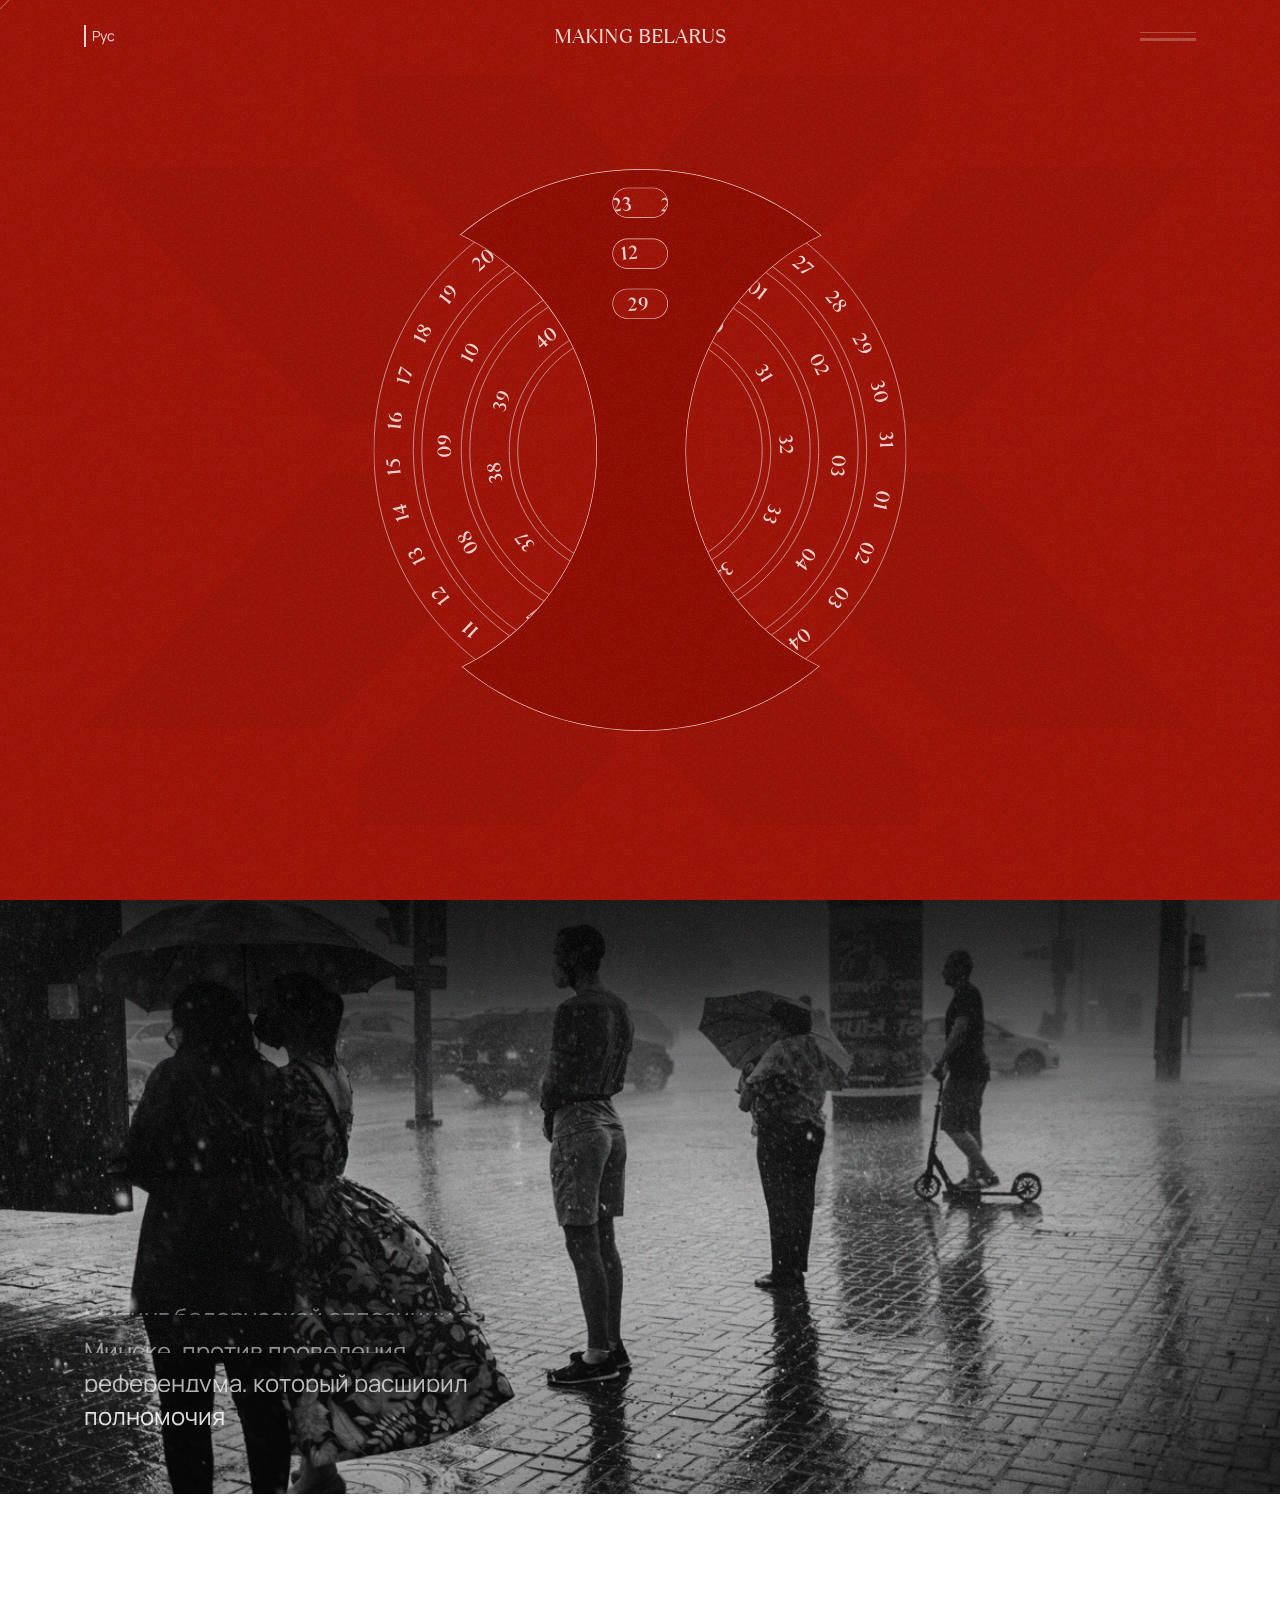
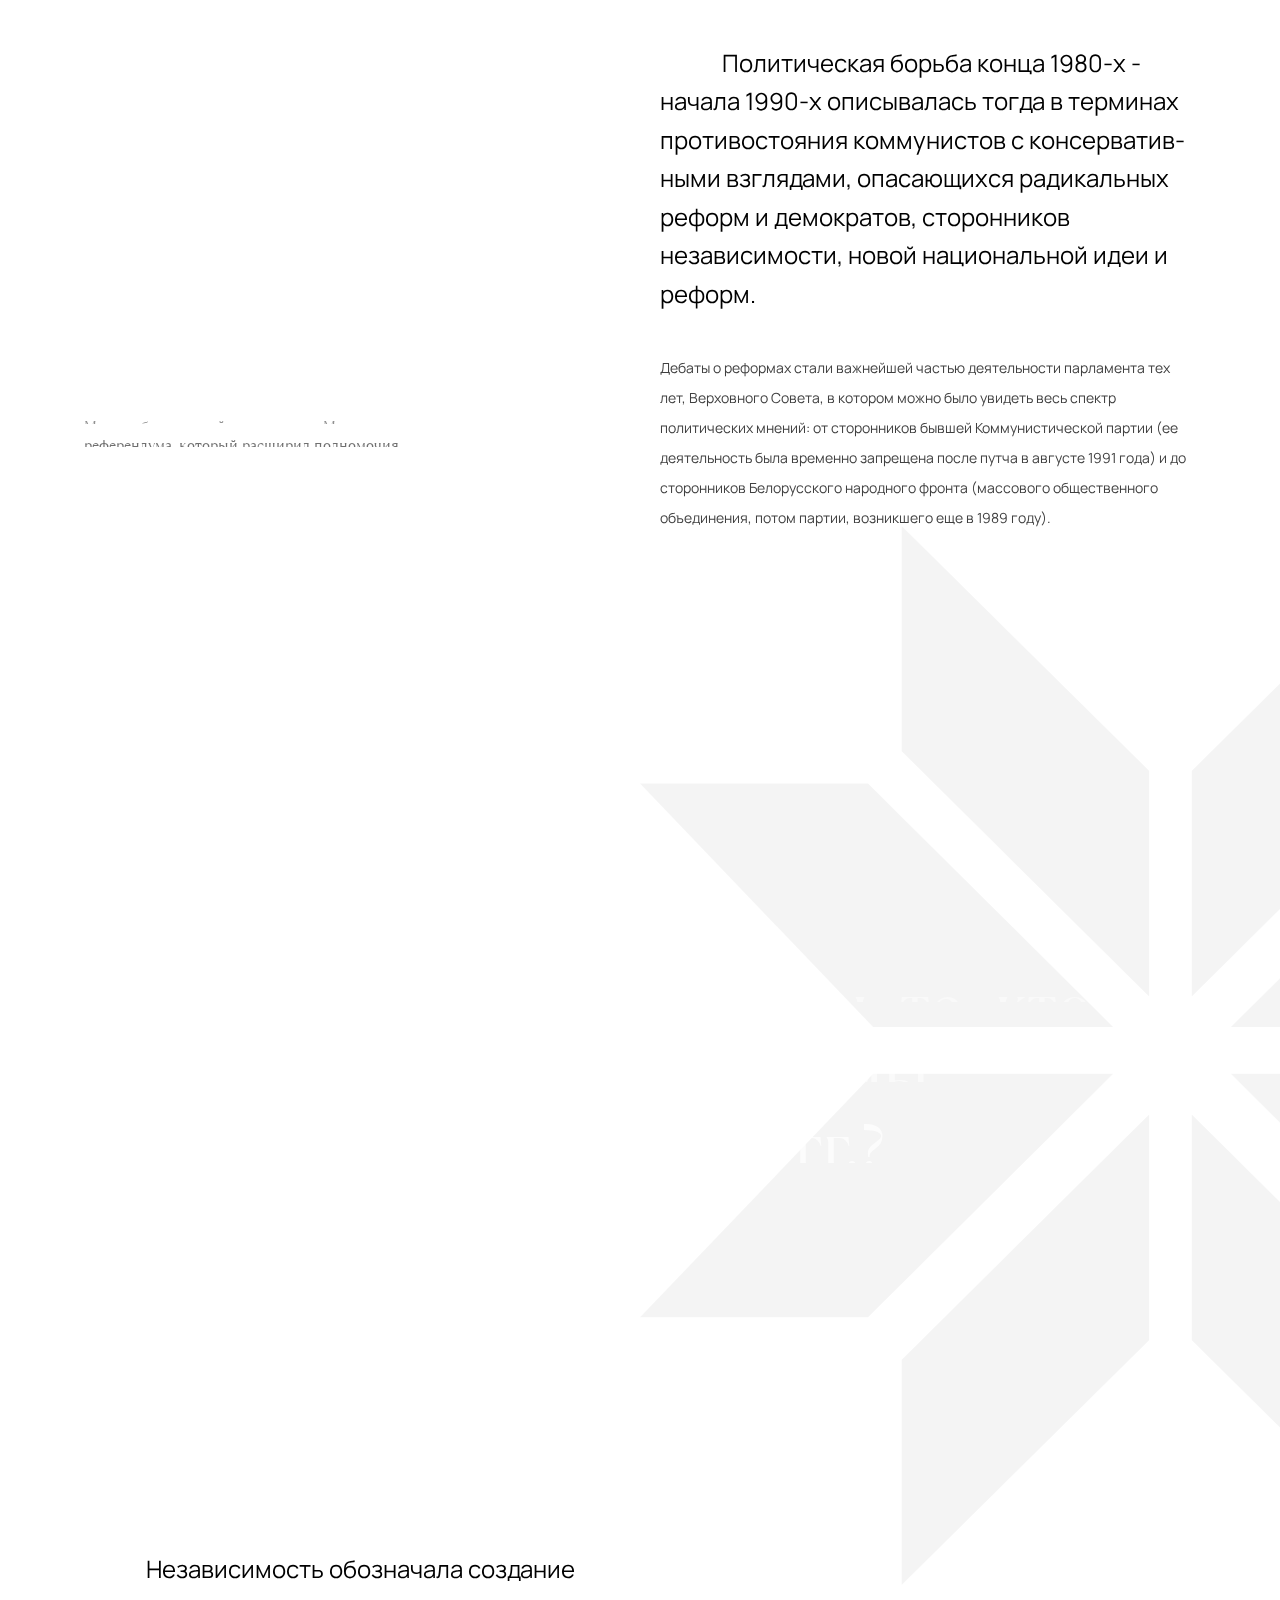
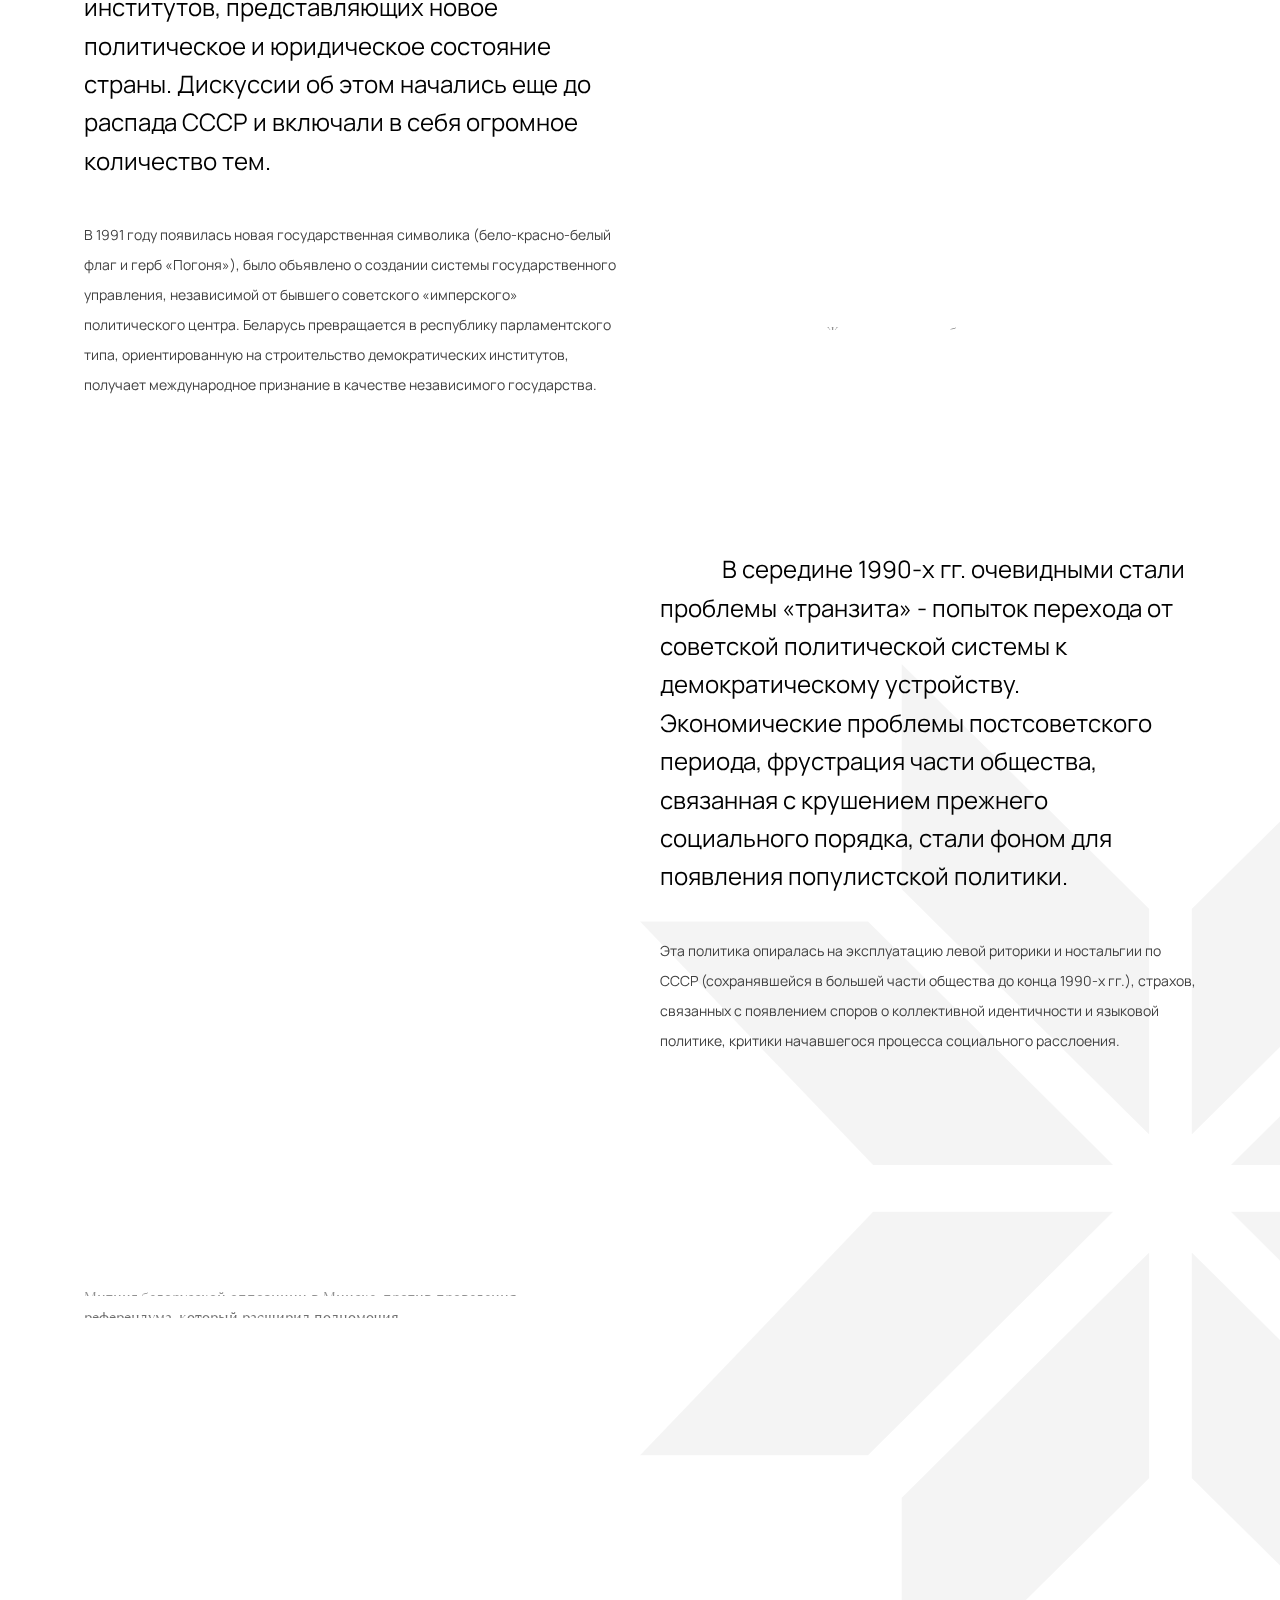
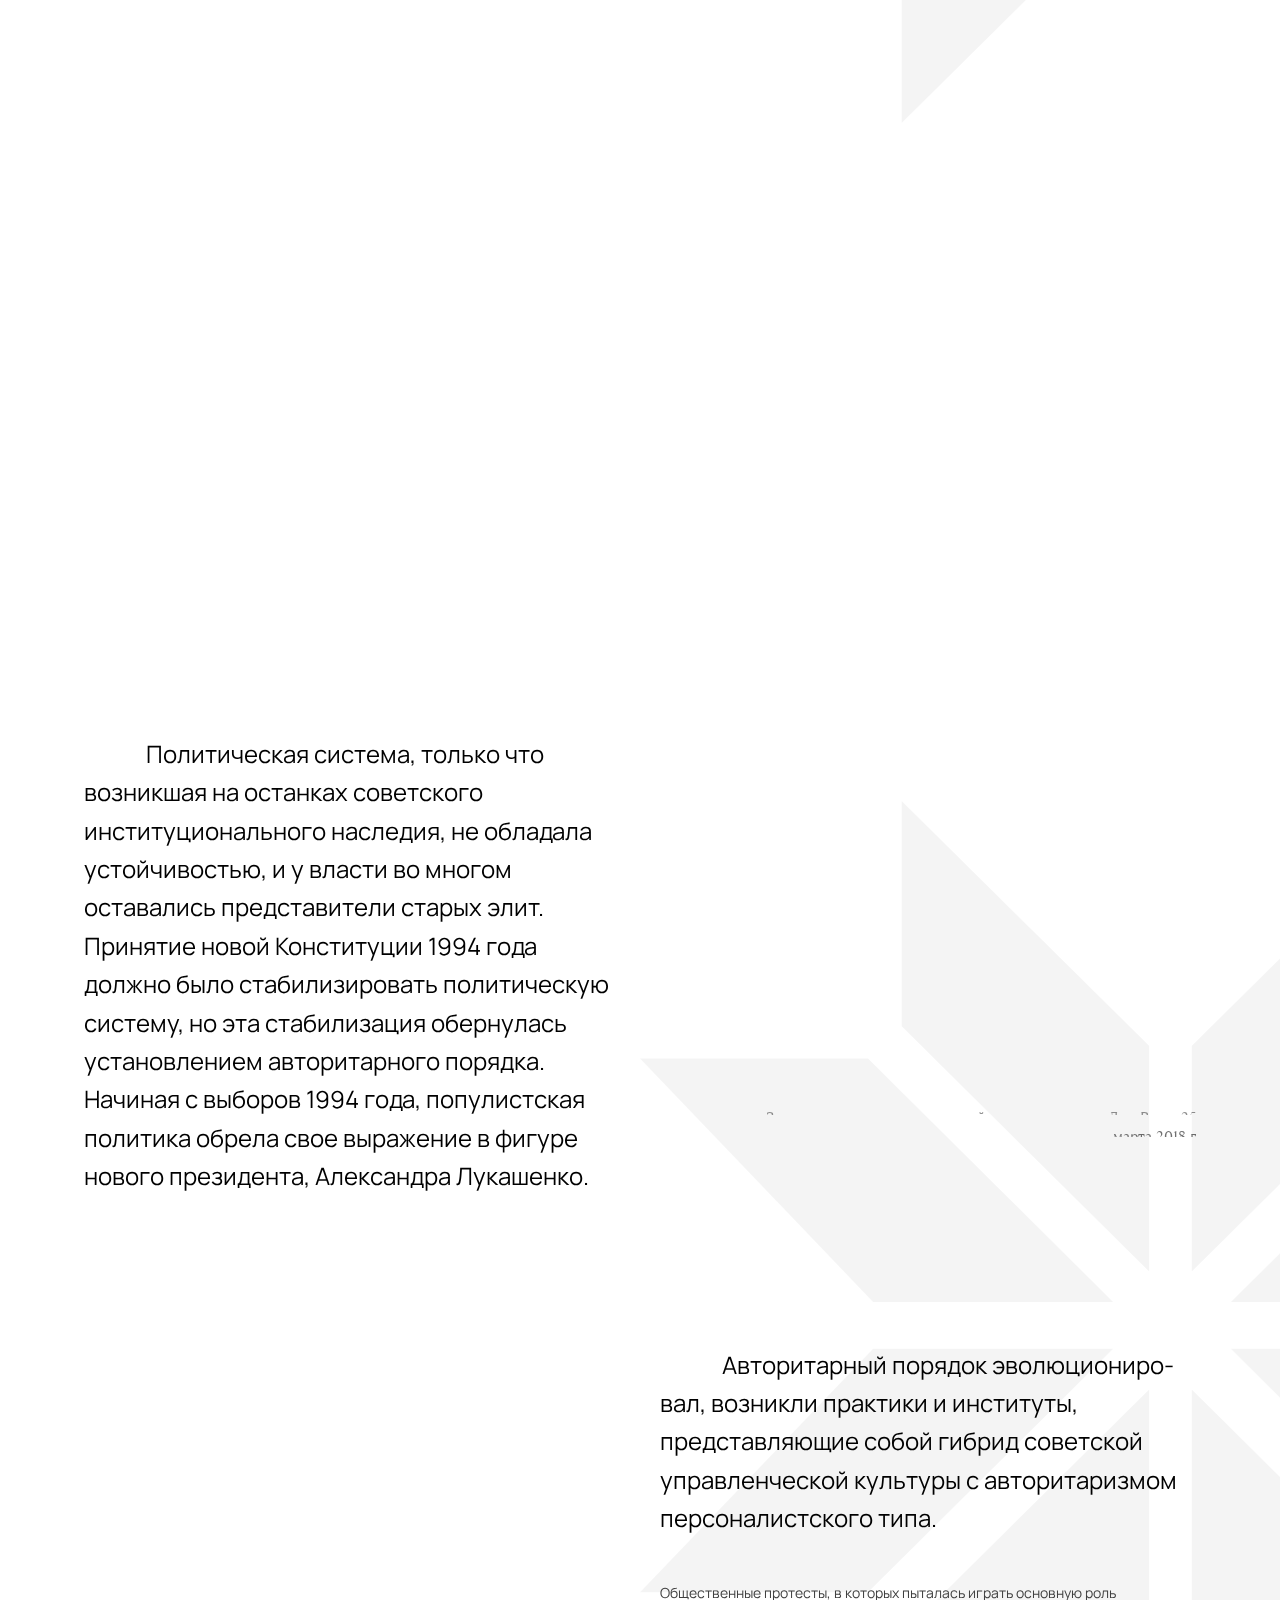
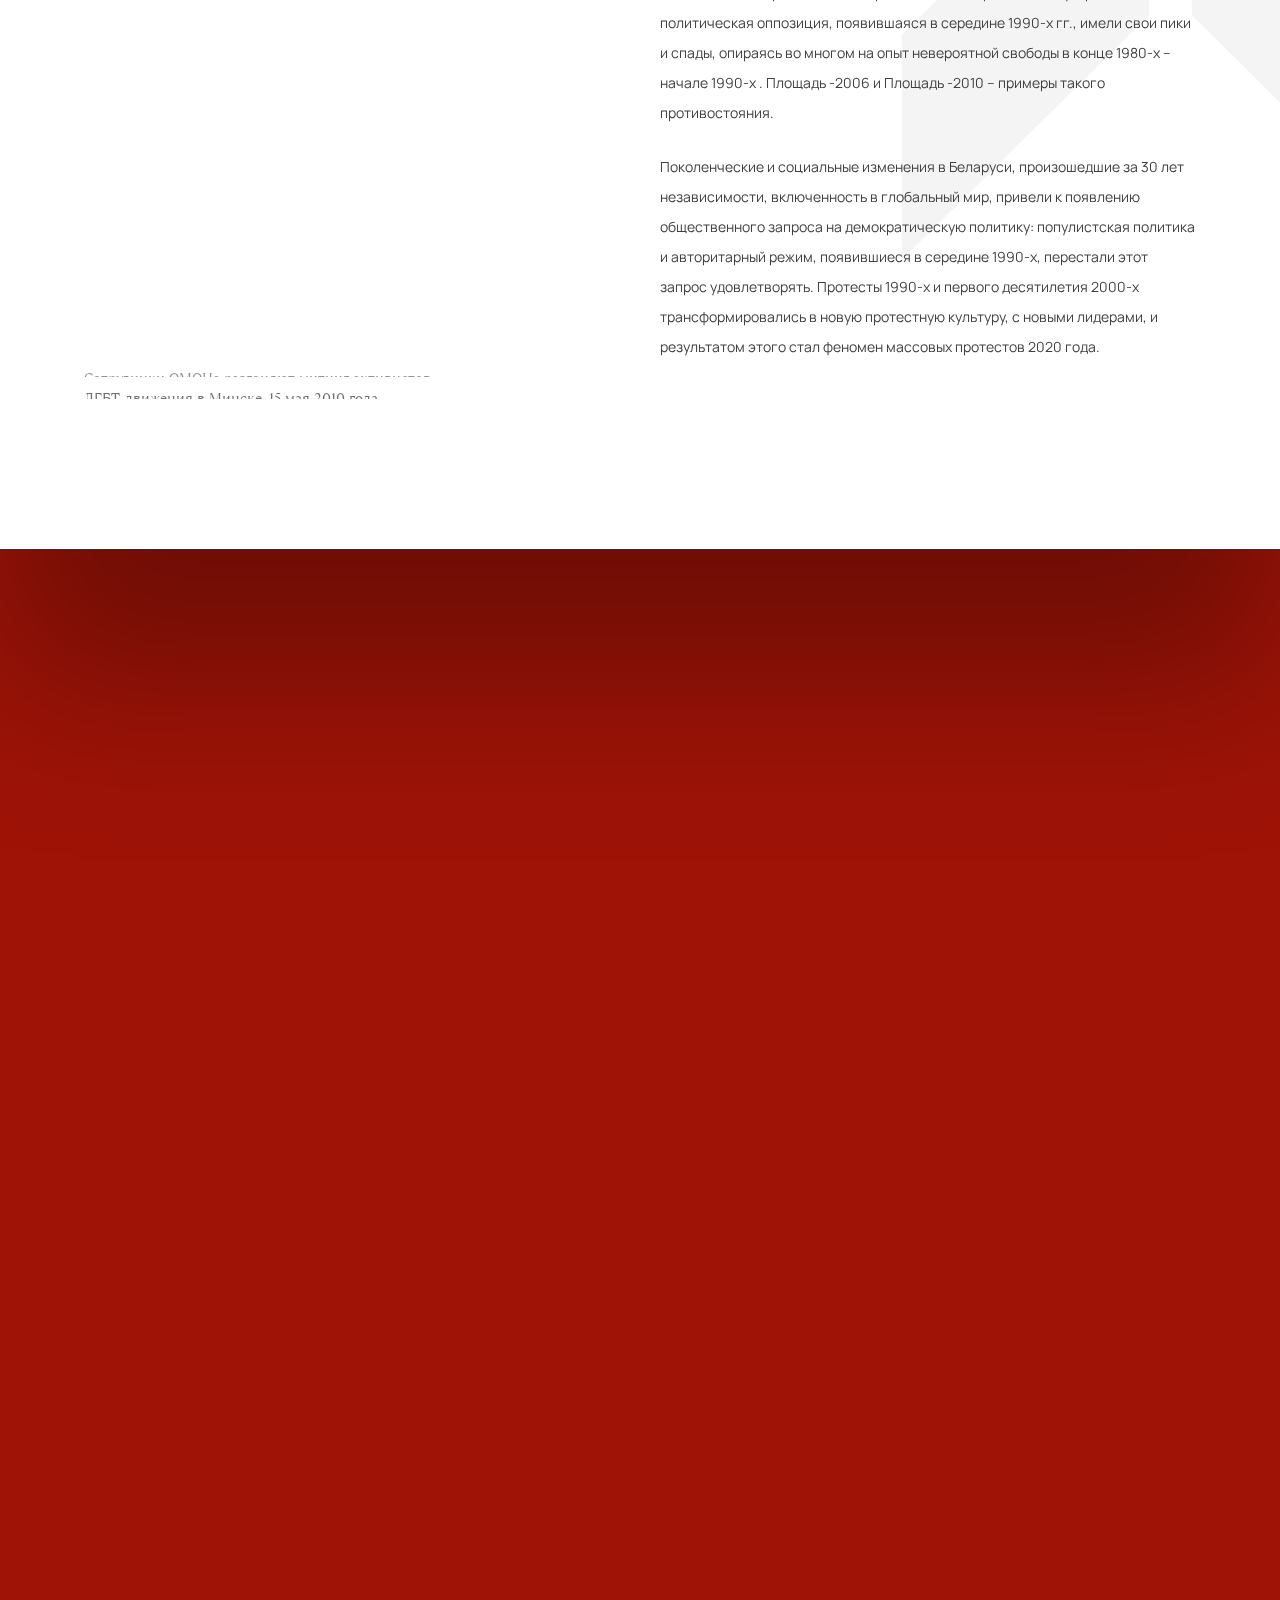
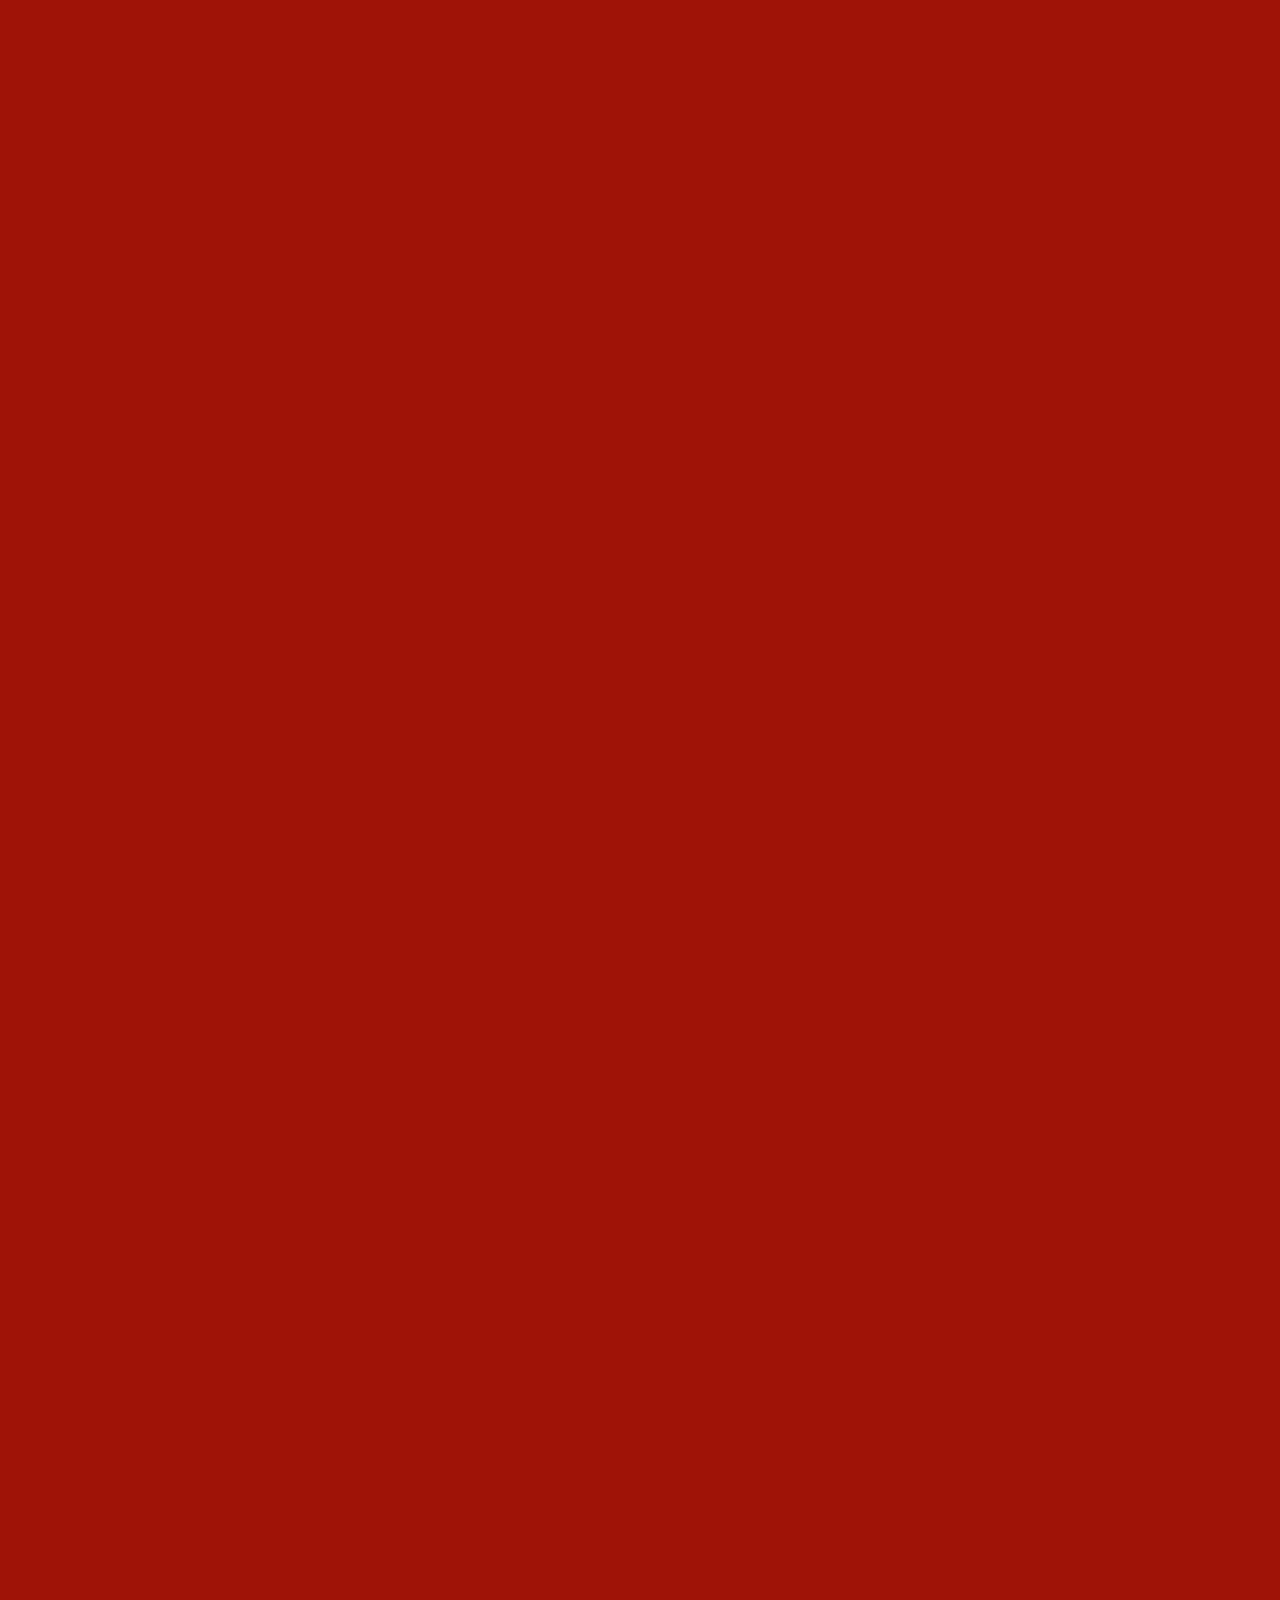
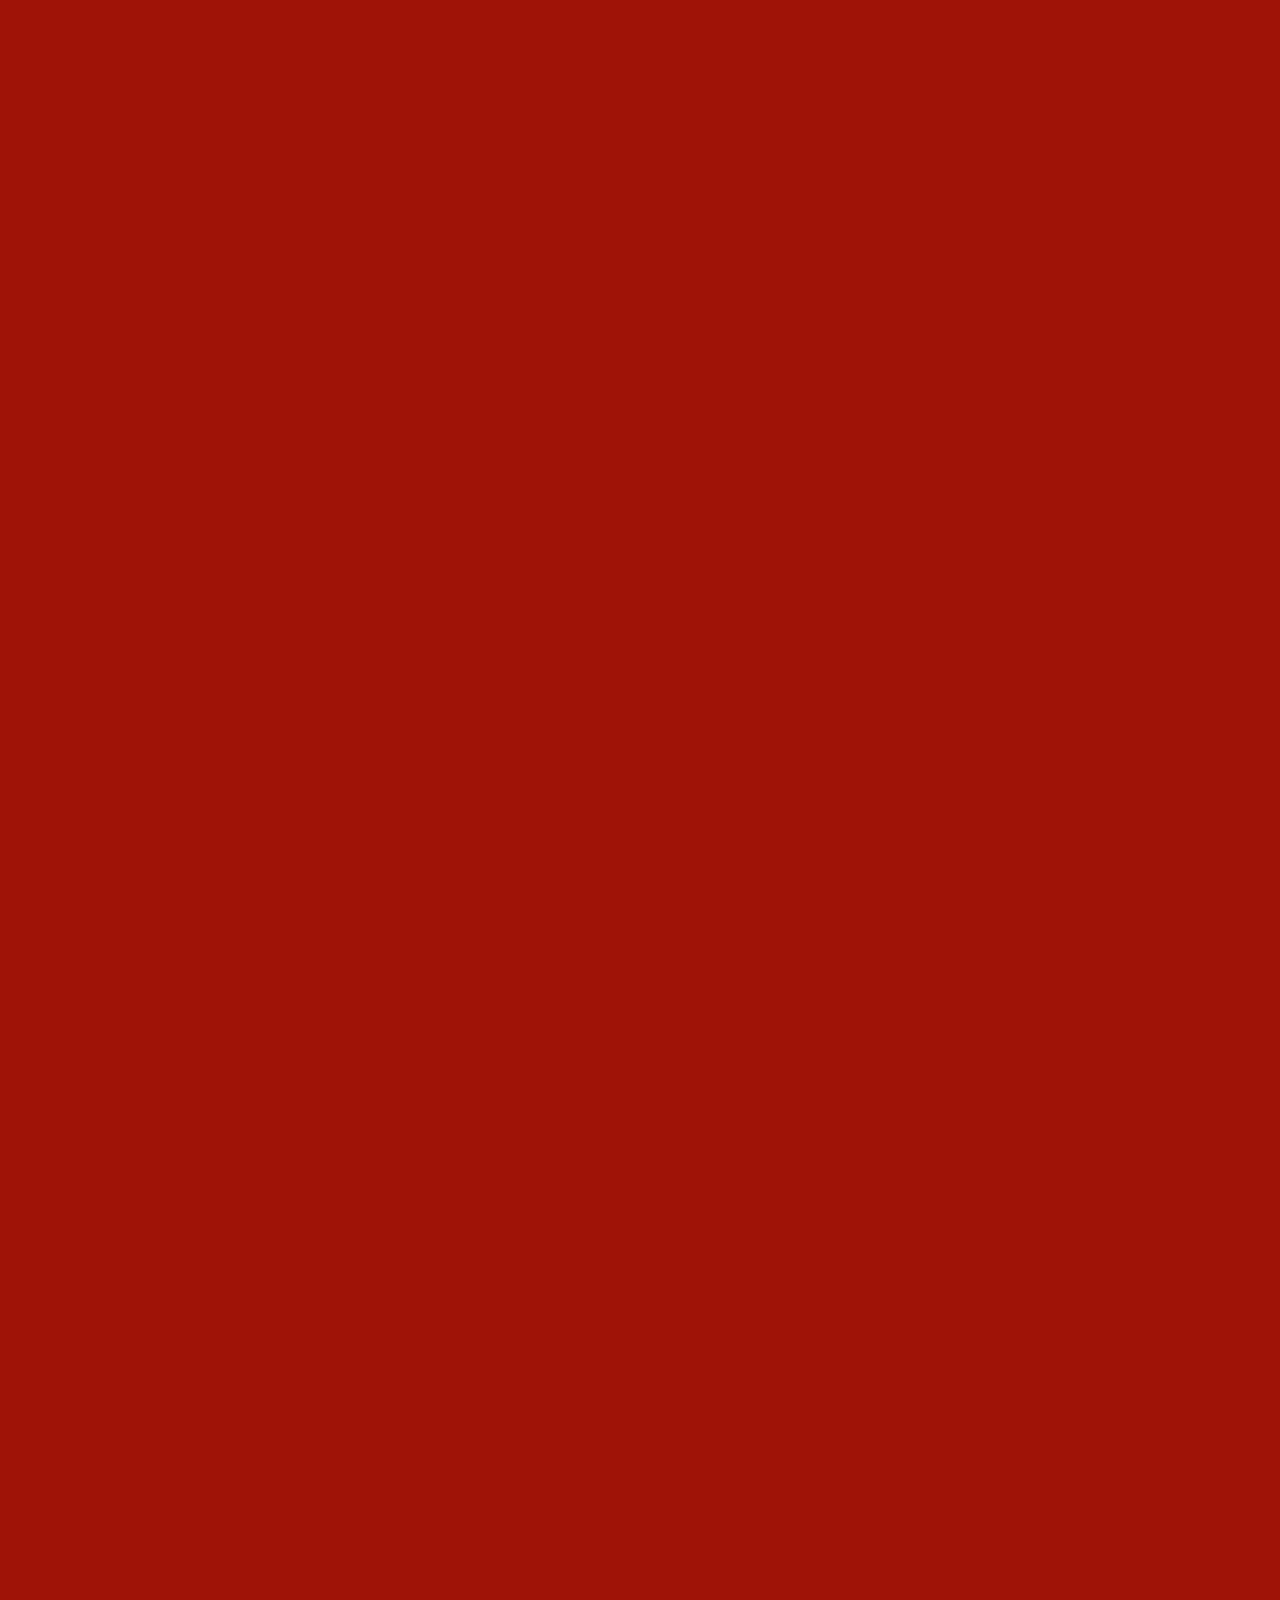
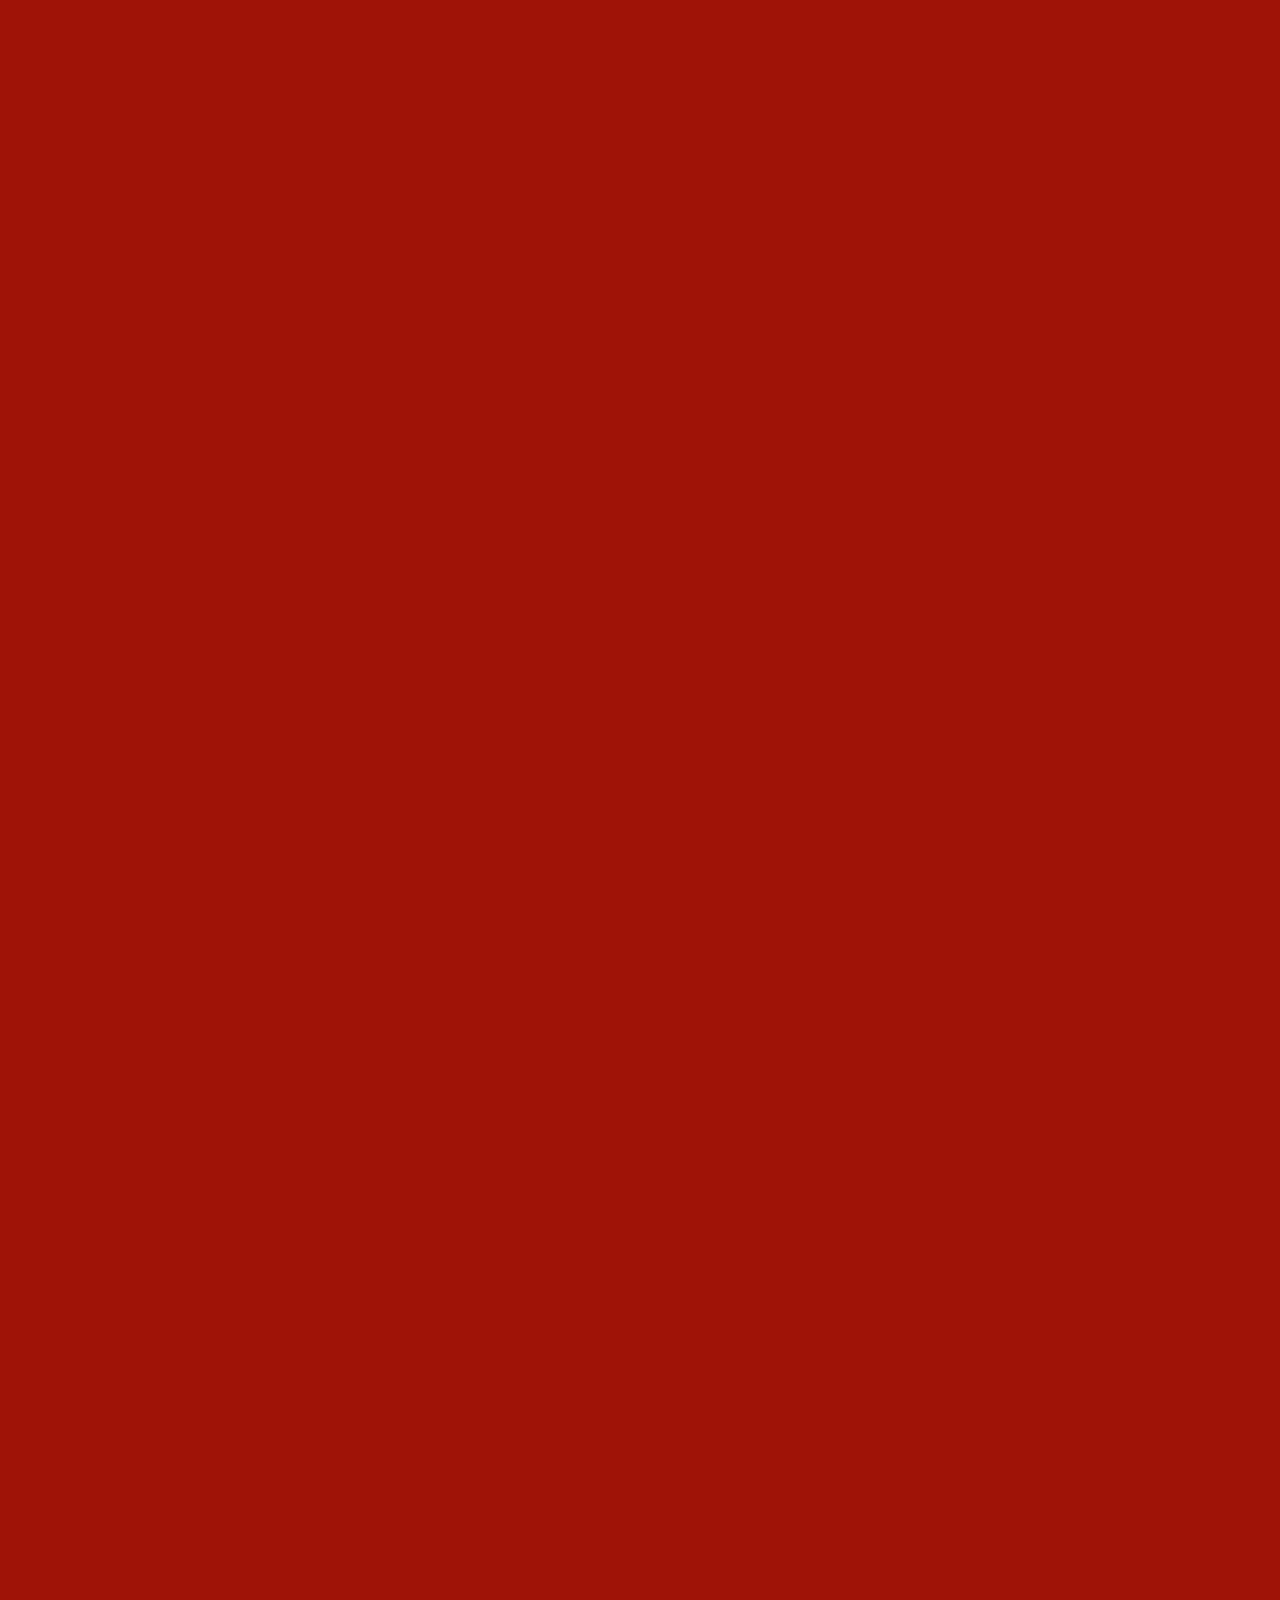
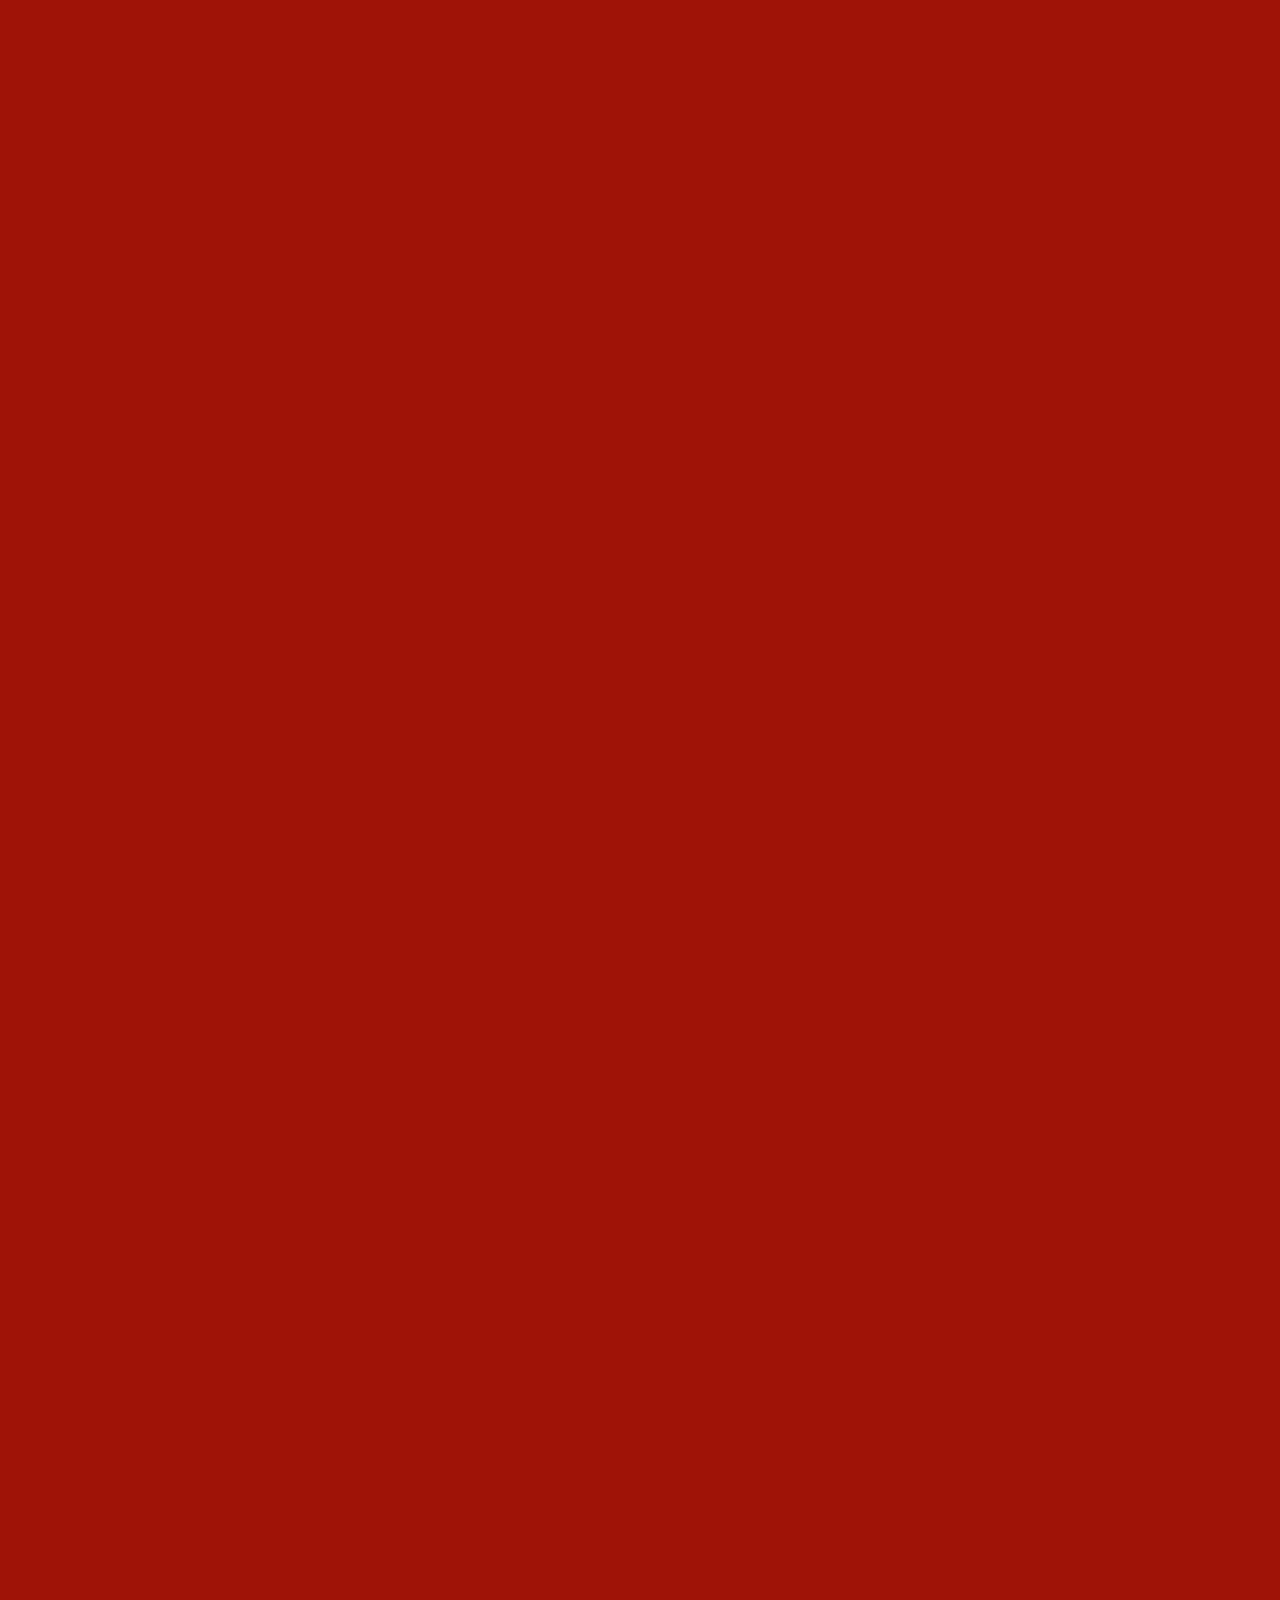
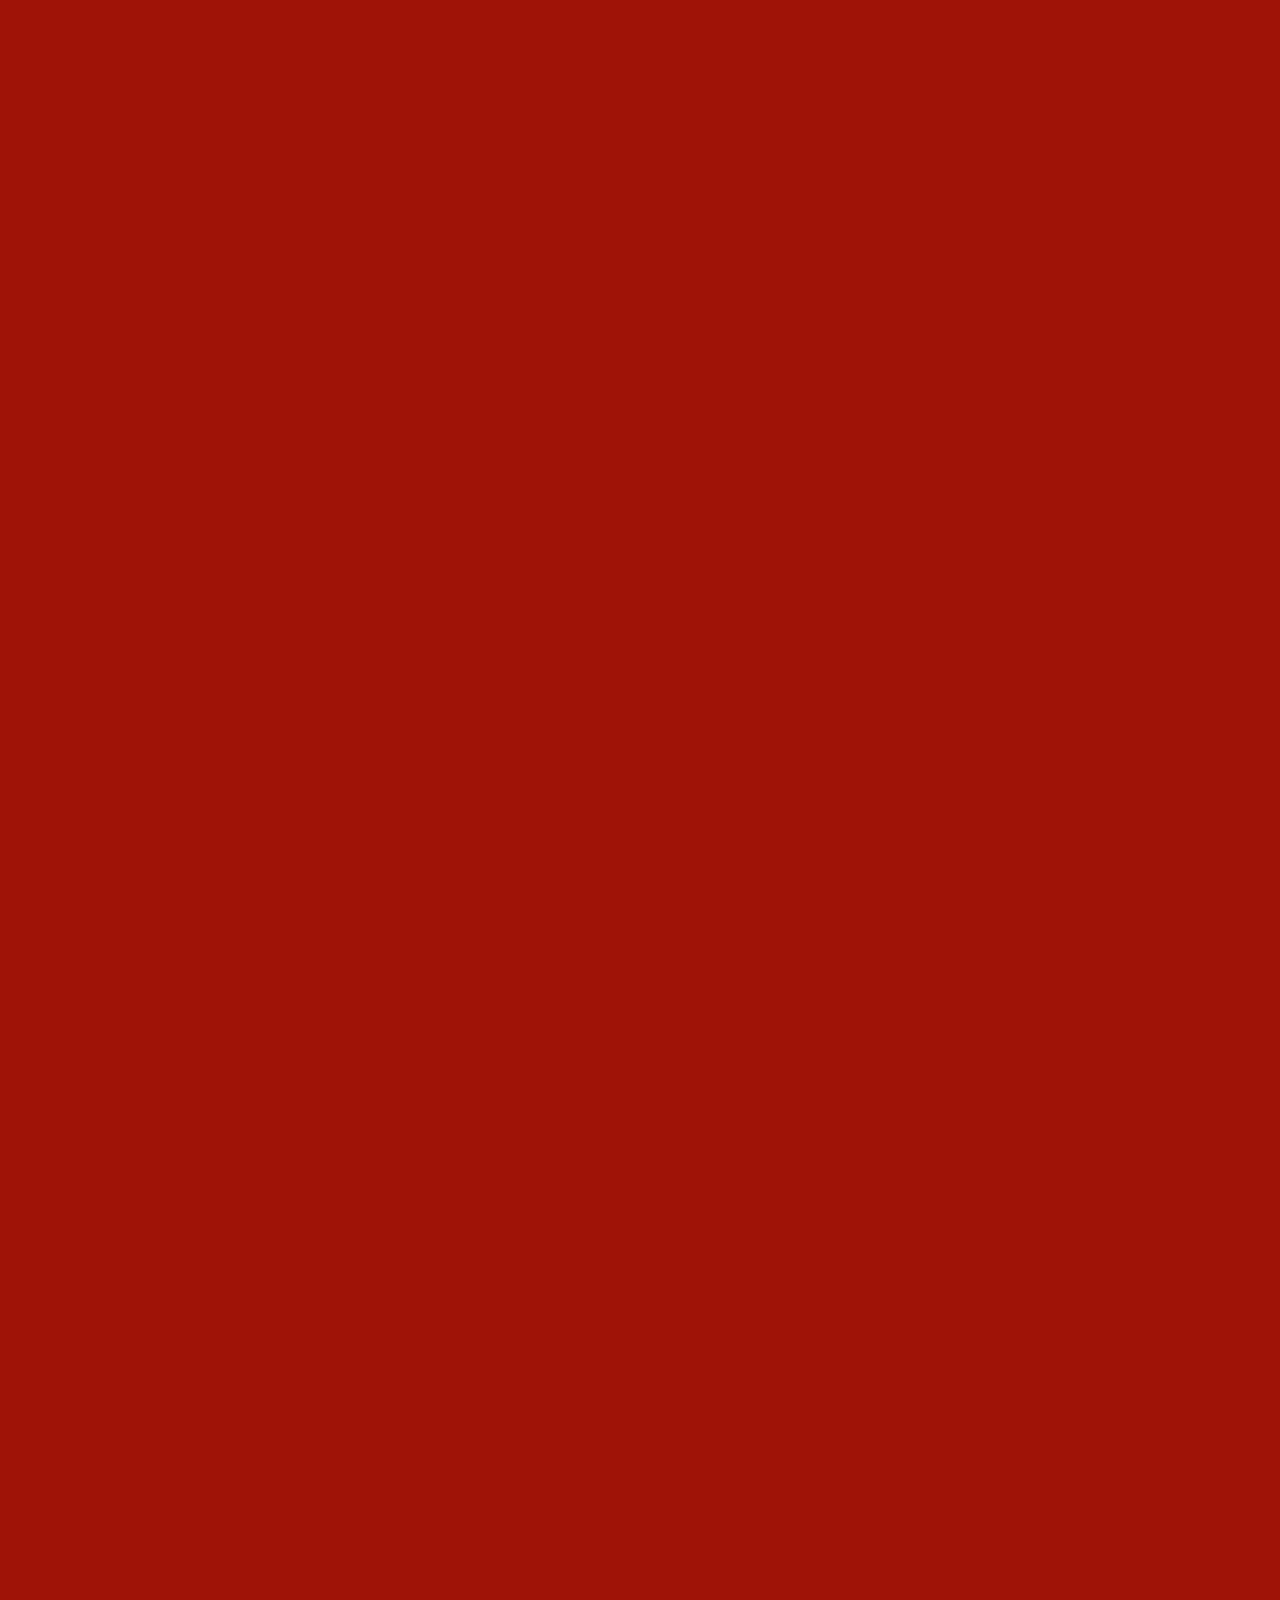
==== commit f57223ee: "26.11 last v" ====
--- a/index.html
+++ b/index.html
@@ -1,1606 +1,2001 @@
-<!DOCTYPE html>-<html lang="ru">-	<head>-	<meta charset="UTF-8">-	<meta name="viewport" content="width=device-width, initial-scale=1, maximum-scale=1">-	<meta http-equiv="X-UA-Compatible" content="ie=edge">-	<meta name="robots" content="noindex, nofollow"/>-	<meta property="og:locale" content="[locale]" />-	<meta property="og:title" content="Making Belarus" />-	<meta property="og:description" content="[description]" />-	<meta property="og:url" content="[url]" />-	<meta property="og:image" content="images/favicons/opengraph.jpg" />-	<title>Making Belarus</title>-	<meta property="og:image" content="images/favicons/opengraph.jpg"/>-	<meta property="og:image:width" content="1200"/>-	<meta property="og:image:height" content="630"/>-	<meta name="twitter:card" content="summary_large_image"/>-	<link type="image/x-icon" rel="shortcut icon" href="images/favicons/favicon-ico-258x258.ico">-	<link type="image/png" sizes="16x16" rel="icon" href="images/favicons/favicon-16x16.png">-	<link type="image/png" sizes="32x32" rel="icon" href="images/favicons/favicon-32x32.png">-	<link type="image/png" sizes="48x48" rel="icon" href="images/favicons/favicon-48x48.png">-	<link sizes="180x180" rel="apple-touch-icon" href="images/favicons/apple-touch-icon-180x180.png">-	<link color="#CB0D58" rel="mask-icon" href="images/favicons/safari-pinned-tab-16x16.svg">-	<meta name="msapplication-TileColor" content="#CB0D58">-	<meta name="msapplication-TileImage" content="images/favicons/mstile-144x144.png">-	<meta name="application-name" content="[SiteName]">-	<meta name="msapplication-config" content="others/browserconfig.xml">-	<link rel="manifest" href="others/manifest.json">-	<meta name="theme-color" content="#000000">--	<!-- start preloader style -->-	<style>-		.preloader-cover {-			position: fixed;-			top: 0;-			left: 0;-			width: 100%;-			height: 100%;-			background-color: #9F1307;-			z-index: 9999;-		}-	</style>-</head>-	<body>--		<!-- ===================== | PAGE CURSOR START | ===================== -->-		<div class="c-cursor">-			<svg class="c-cursor__slider" width="104" height="60" viewBox="0 0 104 60" fill="none" xmlns="http://www.w3.org/2000/svg">-				<circle cx="52" cy="30" r="30" fill="#9F1307" fill-opacity="0.8"/>-				<circle cx="52" cy="30" r="29.5" stroke="white" stroke-opacity="0.4"/>-				<path class="arrow" d="M50.8281 30L55.7781 25.05L54.3641 23.636L48.0001 30L54.3641 36.364L55.7781 34.95L50.8281 30Z" fill="white"/>-				<rect x="7" y="23" width="9.8995" height="9.8995" transform="rotate(45 7 23)" fill="#9F1307" fill-opacity="0.8"/>-				<rect x="7" y="23.7071" width="8.8995" height="8.8995" transform="rotate(45 7 23.7071)" stroke="white" stroke-opacity="0.4"/>-				<rect x="96.9287" y="23" width="9.8995" height="9.8995" transform="rotate(45 96.9287 23)" fill="#9F1307" fill-opacity="0.8"/>-				<rect x="96.9287" y="23.7071" width="8.8995" height="8.8995" transform="rotate(45 96.9287 23.7071)" stroke="white" stroke-opacity="0.4"/>-			</svg>-			<div class="page-cursor"></div>-		</div>-		<!-- ===================== | PAGE CURSOR END | ===================== -->--		<!-- ===================== | PAGE NOISE START | ===================== -->-		<div class="preloader-cover"></div>-		<!-- ===================== | PAGE NOISE END | ===================== -->--		<!-- ===================== | PAGE WRAPPER START | ===================== -->-		<div class="wrapper">--			<!-- ===================== | PAGE NOISE START | ===================== -->-			<div class="noise"></div>-			<!-- ===================== | PAGE NOISE END | ===================== -->--			<!-- ===================== | PAGE HEADER START | ===================== -->-			<header class="header">-	<div class="header__wrapper _container">--		<div class="header__lang">--			<div class="lang-toggle _cursor-pointer">-				<span class="lang-toggle__item _active order-1">-					<a href="">Рус</a>-				</span>-				<span class="lang-toggle__item order-2">-					<a href="">Бел</a>-				</span>-				<span class="lang-toggle__item order-3">-					<a href="">En</a>-				</span>-			</div>--		</div>--		<div class="header__logo">--			<span class="logo">Making Belarus</span>--		</div>--		<div class="header__menu">--			<div class="burger _cursor-pointer disable">-				<div></div>-				<div></div>-				<div></div>-			</div>--		</div>--	</div>-</header>--<div class="page-menu">-	<div class="page-menu__wrapper">-		<div class="_container">---			<div class="swiper page-menu__slider">-				--				<div class="swiper-wrapper page-menu__slider-wrapper">-					<div class="swiper-slide">--						<div data-link="s-history" class="page-menu__card">-							<div class="page-menu__card-bg">-								<div class="page-menu__card-bg-wrap">-									<div class="img-top">-										<svg viewBox="0 0 248 248" fill="none" xmlns="http://www.w3.org/2000/svg">-											<path d="M0 60.311H53.1535L110.281 117.308H54.3255L0 60.311Z" fill="#1B1B1B"/>-											<path d="M0 185.295H53.1535L110.281 128.298H54.3255L0 185.295Z" fill="#1B1B1B"/>-											<path d="M60.998 195.264V248L118.665 190.689V137.804L60.998 195.264Z" fill="#1B1B1B"/>-											<path d="M60.998 52.7358V0L118.665 57.3113V110.196L60.998 52.7358Z" fill="#1B1B1B"/>-											<path d="M186.285 195.264V248L128.618 190.689V137.804L186.285 195.264Z" fill="#1B1B1B"/>-											<path d="M186.285 52.7358V0L128.618 57.3113V110.196L186.285 52.7358Z" fill="#1B1B1B"/>-											<path d="M248 60.311H194.847L137.719 117.308H193.674L248 60.311Z" fill="#1B1B1B"/>-											<path d="M248 185.295H194.847L137.719 128.298H193.674L248 185.295Z" fill="#1B1B1B"/>-										</svg>-									</div>-									<div class="img-bottom">-										<svg viewBox="0 0 248 248" fill="none" xmlns="http://www.w3.org/2000/svg">-											<path d="M0 60.311H53.1535L110.281 117.308H54.3255L0 60.311Z" fill="#1B1B1B"/>-											<path d="M0 185.295H53.1535L110.281 128.298H54.3255L0 185.295Z" fill="#1B1B1B"/>-											<path d="M60.998 195.264V248L118.665 190.689V137.804L60.998 195.264Z" fill="#1B1B1B"/>-											<path d="M60.998 52.7358V0L118.665 57.3113V110.196L60.998 52.7358Z" fill="#1B1B1B"/>-											<path d="M186.285 195.264V248L128.618 190.689V137.804L186.285 195.264Z" fill="#1B1B1B"/>-											<path d="M186.285 52.7358V0L128.618 57.3113V110.196L186.285 52.7358Z" fill="#1B1B1B"/>-											<path d="M248 60.311H194.847L137.719 117.308H193.674L248 60.311Z" fill="#1B1B1B"/>-											<path d="M248 185.295H194.847L137.719 128.298H193.674L248 185.295Z" fill="#1B1B1B"/>-										</svg>-									</div>-								</div>-							</div>-							<div class="page-menu__card-content">-								<div class="page-menu__card-index">-									<span>01</span>-								</div>-								<div class="page-menu__card-title">-									<h3>Власть, авторитаризм, протест</h3>-								</div>-							</div>-						</div>--					</div>-					<div class="swiper-slide">--						<div data-link="s-blog" class="page-menu__card">-							<div class="page-menu__card-bg">-								<div class="page-menu__card-bg-wrap">-									<div class="img-top">-										<svg viewBox="0 0 248 248" fill="none" xmlns="http://www.w3.org/2000/svg">-											<path d="M124.126 86.9531L153.59 57.4896L124.126 28.0261L94.6625 57.4896L124.126 86.9531Z" fill="#1B1B1B"/>-											<path d="M57.6151 94.5387L87.0786 124.002L57.6151 153.466L28.1516 124.002L57.6151 94.5387Z" fill="#1B1B1B"/>-											<path d="M190.639 94.5387L220.102 124.002L190.639 153.466L161.175 124.002L190.639 94.5387Z" fill="#1B1B1B"/>-											<path d="M153.59 190.513L124.126 219.977L94.6625 190.513L124.126 161.05L153.59 190.513Z" fill="#1B1B1B"/>-											<path d="M153.59 124.002L124.127 94.5387L94.6634 124.002L124.127 153.466L153.59 124.002Z" fill="#1B1B1B"/>-											<path fill-rule="evenodd" clip-rule="evenodd" d="M66.3669 57.6325L123.999 0L181.632 57.6325L147.966 91.2989L156.701 100.034L190.367 66.3669L248 123.999L190.367 181.632L156.701 147.965L147.965 156.701L181.632 190.367L123.999 248L66.3669 190.367L99.068 157.666L90.3331 148.931L57.6325 181.632L0 123.999L57.6325 66.3669L90.3331 99.0675L99.0675 90.3331L66.3669 57.6325ZM160.859 57.4896L124.126 20.7567L87.3931 57.4896L120.65 90.7463L90.871 120.525L57.6151 87.2693L20.8822 124.002L57.6151 160.735L90.871 127.479L120.649 157.257L87.3931 190.513L124.126 227.246L160.859 190.513L127.604 157.258L157.383 127.479L190.639 160.735L227.372 124.002L190.639 87.2693L157.383 120.525L127.603 90.7455L160.859 57.4896Z" fill="#1B1B1B"/>-										</svg>-									</div>-									<div class="img-bottom">-										<svg viewBox="0 0 248 248" fill="none" xmlns="http://www.w3.org/2000/svg">-											<path d="M124.126 86.9531L153.59 57.4896L124.126 28.0261L94.6625 57.4896L124.126 86.9531Z" fill="#1B1B1B"/>-											<path d="M57.6151 94.5387L87.0786 124.002L57.6151 153.466L28.1516 124.002L57.6151 94.5387Z" fill="#1B1B1B"/>-											<path d="M190.639 94.5387L220.102 124.002L190.639 153.466L161.175 124.002L190.639 94.5387Z" fill="#1B1B1B"/>-											<path d="M153.59 190.513L124.126 219.977L94.6625 190.513L124.126 161.05L153.59 190.513Z" fill="#1B1B1B"/>-											<path d="M153.59 124.002L124.127 94.5387L94.6634 124.002L124.127 153.466L153.59 124.002Z" fill="#1B1B1B"/>-											<path fill-rule="evenodd" clip-rule="evenodd" d="M66.3669 57.6325L123.999 0L181.632 57.6325L147.966 91.2989L156.701 100.034L190.367 66.3669L248 123.999L190.367 181.632L156.701 147.965L147.965 156.701L181.632 190.367L123.999 248L66.3669 190.367L99.068 157.666L90.3331 148.931L57.6325 181.632L0 123.999L57.6325 66.3669L90.3331 99.0675L99.0675 90.3331L66.3669 57.6325ZM160.859 57.4896L124.126 20.7567L87.3931 57.4896L120.65 90.7463L90.871 120.525L57.6151 87.2693L20.8822 124.002L57.6151 160.735L90.871 127.479L120.649 157.257L87.3931 190.513L124.126 227.246L160.859 190.513L127.604 157.258L157.383 127.479L190.639 160.735L227.372 124.002L190.639 87.2693L157.383 120.525L127.603 90.7455L160.859 57.4896Z" fill="#1B1B1B"/>-										</svg>-									</div>-								</div>-							</div>-							<div class="page-menu__card-content">-								<div class="page-menu__card-index">-									<span>02</span>-								</div>-								<div class="page-menu__card-title">-									<h3>Общество, люди, судьбы</h3>-								</div>-							</div>-						</div>--					</div>-					<div class="swiper-slide">--						<div data-link="s-timeline" class="page-menu__card">-							<div class="page-menu__card-bg">-								<div class="page-menu__card-bg-wrap">-									<div class="img-top">-										<svg viewBox="0 0 248 248" fill="none" xmlns="http://www.w3.org/2000/svg">-											<path fill-rule="evenodd" clip-rule="evenodd" d="M126.32 83.6908L167.006 43.0046L124.001 0L80.9967 43.0046L121.306 83.3138L103.299 101.32L60.5112 58.5323L57.7285 61.315L100.517 104.103L83.3145 121.305L43.0046 80.9954L0 124L43.0046 167.005L83.3145 126.695L100.733 144.114L57.7285 187.119L60.5112 189.901L103.516 146.896L121.306 164.686L80.9967 204.995L124.001 248L167.006 204.995L126.32 164.309L143.521 147.108L186.316 189.902L189.098 187.12L146.304 144.325L164.31 126.319L204.995 167.005L248 124L204.995 80.9954L164.31 121.681L146.521 103.892L189.098 61.314L186.316 58.5313L143.738 101.109L126.32 83.6908ZM143.521 141.542L161.064 124L143.738 106.674L126.196 124.217L143.521 141.542ZM123.413 121.434L140.955 103.892L123.624 86.5607L106.082 104.103L123.413 121.434ZM103.299 106.886L120.63 124.217L103.516 141.331L86.1851 124L103.299 106.886ZM123.413 126.999L140.739 144.325L123.624 161.439L106.299 144.114L123.413 126.999Z" fill="#1B1B1B"/>-										</svg>-									</div>-									<div class="img-bottom">-										<svg viewBox="0 0 248 248" fill="none" xmlns="http://www.w3.org/2000/svg">-											<path fill-rule="evenodd" clip-rule="evenodd" d="M126.32 83.6908L167.006 43.0046L124.001 0L80.9967 43.0046L121.306 83.3138L103.299 101.32L60.5112 58.5323L57.7285 61.315L100.517 104.103L83.3145 121.305L43.0046 80.9954L0 124L43.0046 167.005L83.3145 126.695L100.733 144.114L57.7285 187.119L60.5112 189.901L103.516 146.896L121.306 164.686L80.9967 204.995L124.001 248L167.006 204.995L126.32 164.309L143.521 147.108L186.316 189.902L189.098 187.12L146.304 144.325L164.31 126.319L204.995 167.005L248 124L204.995 80.9954L164.31 121.681L146.521 103.892L189.098 61.314L186.316 58.5313L143.738 101.109L126.32 83.6908ZM143.521 141.542L161.064 124L143.738 106.674L126.196 124.217L143.521 141.542ZM123.413 121.434L140.955 103.892L123.624 86.5607L106.082 104.103L123.413 121.434ZM103.299 106.886L120.63 124.217L103.516 141.331L86.1851 124L103.299 106.886ZM123.413 126.999L140.739 144.325L123.624 161.439L106.299 144.114L123.413 126.999Z" fill="#1B1B1B"/>-										</svg>-									</div>-								</div>-							</div>-							<div class="page-menu__card-content">-								<div class="page-menu__card-index">-									<span>03</span>-								</div>-								<div class="page-menu__card-title">-									<h3>Идеи, историческая память и идентичность</h3>-								</div>-							</div>-						</div>--					</div>-					<div class="swiper-slide">--						<div data-link="s-incident" class="page-menu__card">-							<div class="page-menu__card-bg">-								<div class="page-menu__card-bg-wrap">-									<div class="img-top">-										<svg viewBox="0 0 248 248" fill="none" xmlns="http://www.w3.org/2000/svg">-											<path d="M0 60.311H53.1535L110.281 117.308H54.3255L0 60.311Z" fill="#1B1B1B"/>-											<path d="M0 185.295H53.1535L110.281 128.298H54.3255L0 185.295Z" fill="#1B1B1B"/>-											<path d="M60.998 195.264V248L118.665 190.689V137.804L60.998 195.264Z" fill="#1B1B1B"/>-											<path d="M60.998 52.7358V0L118.665 57.3113V110.196L60.998 52.7358Z" fill="#1B1B1B"/>-											<path d="M186.285 195.264V248L128.618 190.689V137.804L186.285 195.264Z" fill="#1B1B1B"/>-											<path d="M186.285 52.7358V0L128.618 57.3113V110.196L186.285 52.7358Z" fill="#1B1B1B"/>-											<path d="M248 60.311H194.847L137.719 117.308H193.674L248 60.311Z" fill="#1B1B1B"/>-											<path d="M248 185.295H194.847L137.719 128.298H193.674L248 185.295Z" fill="#1B1B1B"/>-										</svg>-									</div>-									<div class="img-bottom">-										<svg viewBox="0 0 248 248" fill="none" xmlns="http://www.w3.org/2000/svg">-											<path d="M0 60.311H53.1535L110.281 117.308H54.3255L0 60.311Z" fill="#1B1B1B"/>-											<path d="M0 185.295H53.1535L110.281 128.298H54.3255L0 185.295Z" fill="#1B1B1B"/>-											<path d="M60.998 195.264V248L118.665 190.689V137.804L60.998 195.264Z" fill="#1B1B1B"/>-											<path d="M60.998 52.7358V0L118.665 57.3113V110.196L60.998 52.7358Z" fill="#1B1B1B"/>-											<path d="M186.285 195.264V248L128.618 190.689V137.804L186.285 195.264Z" fill="#1B1B1B"/>-											<path d="M186.285 52.7358V0L128.618 57.3113V110.196L186.285 52.7358Z" fill="#1B1B1B"/>-											<path d="M248 60.311H194.847L137.719 117.308H193.674L248 60.311Z" fill="#1B1B1B"/>-											<path d="M248 185.295H194.847L137.719 128.298H193.674L248 185.295Z" fill="#1B1B1B"/>-										</svg>-									</div>-								</div>-							</div>-							<div class="page-menu__card-content">-								<div class="page-menu__card-index">-									<span>04</span>-								</div>-								<div class="page-menu__card-title">-									<h3>Власть, авторитаризм, протест</h3>-								</div>-							</div>-						</div>--					</div>-					<div class="swiper-slide">--						<div data-link="s-blog" class="page-menu__card">-							<div class="page-menu__card-bg">-								<div class="page-menu__card-bg-wrap">-									<div class="img-top">-										<svg viewBox="0 0 248 248" fill="none" xmlns="http://www.w3.org/2000/svg">-											<path d="M124.126 86.9531L153.59 57.4896L124.126 28.0261L94.6625 57.4896L124.126 86.9531Z" fill="#1B1B1B"/>-											<path d="M57.6151 94.5387L87.0786 124.002L57.6151 153.466L28.1516 124.002L57.6151 94.5387Z" fill="#1B1B1B"/>-											<path d="M190.639 94.5387L220.102 124.002L190.639 153.466L161.175 124.002L190.639 94.5387Z" fill="#1B1B1B"/>-											<path d="M153.59 190.513L124.126 219.977L94.6625 190.513L124.126 161.05L153.59 190.513Z" fill="#1B1B1B"/>-											<path d="M153.59 124.002L124.127 94.5387L94.6634 124.002L124.127 153.466L153.59 124.002Z" fill="#1B1B1B"/>-											<path fill-rule="evenodd" clip-rule="evenodd" d="M66.3669 57.6325L123.999 0L181.632 57.6325L147.966 91.2989L156.701 100.034L190.367 66.3669L248 123.999L190.367 181.632L156.701 147.965L147.965 156.701L181.632 190.367L123.999 248L66.3669 190.367L99.068 157.666L90.3331 148.931L57.6325 181.632L0 123.999L57.6325 66.3669L90.3331 99.0675L99.0675 90.3331L66.3669 57.6325ZM160.859 57.4896L124.126 20.7567L87.3931 57.4896L120.65 90.7463L90.871 120.525L57.6151 87.2693L20.8822 124.002L57.6151 160.735L90.871 127.479L120.649 157.257L87.3931 190.513L124.126 227.246L160.859 190.513L127.604 157.258L157.383 127.479L190.639 160.735L227.372 124.002L190.639 87.2693L157.383 120.525L127.603 90.7455L160.859 57.4896Z" fill="#1B1B1B"/>-										</svg>-									</div>-									<div class="img-bottom">-										<svg viewBox="0 0 248 248" fill="none" xmlns="http://www.w3.org/2000/svg">-											<path d="M124.126 86.9531L153.59 57.4896L124.126 28.0261L94.6625 57.4896L124.126 86.9531Z" fill="#1B1B1B"/>-											<path d="M57.6151 94.5387L87.0786 124.002L57.6151 153.466L28.1516 124.002L57.6151 94.5387Z" fill="#1B1B1B"/>-											<path d="M190.639 94.5387L220.102 124.002L190.639 153.466L161.175 124.002L190.639 94.5387Z" fill="#1B1B1B"/>-											<path d="M153.59 190.513L124.126 219.977L94.6625 190.513L124.126 161.05L153.59 190.513Z" fill="#1B1B1B"/>-											<path d="M153.59 124.002L124.127 94.5387L94.6634 124.002L124.127 153.466L153.59 124.002Z" fill="#1B1B1B"/>-											<path fill-rule="evenodd" clip-rule="evenodd" d="M66.3669 57.6325L123.999 0L181.632 57.6325L147.966 91.2989L156.701 100.034L190.367 66.3669L248 123.999L190.367 181.632L156.701 147.965L147.965 156.701L181.632 190.367L123.999 248L66.3669 190.367L99.068 157.666L90.3331 148.931L57.6325 181.632L0 123.999L57.6325 66.3669L90.3331 99.0675L99.0675 90.3331L66.3669 57.6325ZM160.859 57.4896L124.126 20.7567L87.3931 57.4896L120.65 90.7463L90.871 120.525L57.6151 87.2693L20.8822 124.002L57.6151 160.735L90.871 127.479L120.649 157.257L87.3931 190.513L124.126 227.246L160.859 190.513L127.604 157.258L157.383 127.479L190.639 160.735L227.372 124.002L190.639 87.2693L157.383 120.525L127.603 90.7455L160.859 57.4896Z" fill="#1B1B1B"/>-										</svg>-									</div>-								</div>-							</div>-							<div class="page-menu__card-content">-								<div class="page-menu__card-index">-									<span>05</span>-								</div>-								<div class="page-menu__card-title">-									<h3>Общество, люди, судьбы</h3>-								</div>-							</div>-						</div>--					</div>-					<div class="swiper-slide">--						<div data-link="s-timeline" class="page-menu__card">-							<div class="page-menu__card-bg">-								<div class="page-menu__card-bg-wrap">-									<div class="img-top">-										<svg viewBox="0 0 248 248" fill="none" xmlns="http://www.w3.org/2000/svg">-											<path fill-rule="evenodd" clip-rule="evenodd" d="M126.32 83.6908L167.006 43.0046L124.001 0L80.9967 43.0046L121.306 83.3138L103.299 101.32L60.5112 58.5323L57.7285 61.315L100.517 104.103L83.3145 121.305L43.0046 80.9954L0 124L43.0046 167.005L83.3145 126.695L100.733 144.114L57.7285 187.119L60.5112 189.901L103.516 146.896L121.306 164.686L80.9967 204.995L124.001 248L167.006 204.995L126.32 164.309L143.521 147.108L186.316 189.902L189.098 187.12L146.304 144.325L164.31 126.319L204.995 167.005L248 124L204.995 80.9954L164.31 121.681L146.521 103.892L189.098 61.314L186.316 58.5313L143.738 101.109L126.32 83.6908ZM143.521 141.542L161.064 124L143.738 106.674L126.196 124.217L143.521 141.542ZM123.413 121.434L140.955 103.892L123.624 86.5607L106.082 104.103L123.413 121.434ZM103.299 106.886L120.63 124.217L103.516 141.331L86.1851 124L103.299 106.886ZM123.413 126.999L140.739 144.325L123.624 161.439L106.299 144.114L123.413 126.999Z" fill="#1B1B1B"/>-										</svg>-									</div>-									<div class="img-bottom">-										<svg viewBox="0 0 248 248" fill="none" xmlns="http://www.w3.org/2000/svg">-											<path fill-rule="evenodd" clip-rule="evenodd" d="M126.32 83.6908L167.006 43.0046L124.001 0L80.9967 43.0046L121.306 83.3138L103.299 101.32L60.5112 58.5323L57.7285 61.315L100.517 104.103L83.3145 121.305L43.0046 80.9954L0 124L43.0046 167.005L83.3145 126.695L100.733 144.114L57.7285 187.119L60.5112 189.901L103.516 146.896L121.306 164.686L80.9967 204.995L124.001 248L167.006 204.995L126.32 164.309L143.521 147.108L186.316 189.902L189.098 187.12L146.304 144.325L164.31 126.319L204.995 167.005L248 124L204.995 80.9954L164.31 121.681L146.521 103.892L189.098 61.314L186.316 58.5313L143.738 101.109L126.32 83.6908ZM143.521 141.542L161.064 124L143.738 106.674L126.196 124.217L143.521 141.542ZM123.413 121.434L140.955 103.892L123.624 86.5607L106.082 104.103L123.413 121.434ZM103.299 106.886L120.63 124.217L103.516 141.331L86.1851 124L103.299 106.886ZM123.413 126.999L140.739 144.325L123.624 161.439L106.299 144.114L123.413 126.999Z" fill="#1B1B1B"/>-										</svg>-									</div>-								</div>-							</div>-							<div class="page-menu__card-content">-								<div class="page-menu__card-index">-									<span>06</span>-								</div>-								<div class="page-menu__card-title">-									<h3>Идеи, историческая память и идентичность</h3>-								</div>-							</div>-						</div>--					</div>-					<div class="swiper-slide">--						<div data-link="s-history" class="page-menu__card">-							<div class="page-menu__card-bg">-								<div class="page-menu__card-bg-wrap">-									<div class="img-top">-										<svg viewBox="0 0 248 248" fill="none" xmlns="http://www.w3.org/2000/svg">-											<path d="M0 60.311H53.1535L110.281 117.308H54.3255L0 60.311Z" fill="#1B1B1B"/>-											<path d="M0 185.295H53.1535L110.281 128.298H54.3255L0 185.295Z" fill="#1B1B1B"/>-											<path d="M60.998 195.264V248L118.665 190.689V137.804L60.998 195.264Z" fill="#1B1B1B"/>-											<path d="M60.998 52.7358V0L118.665 57.3113V110.196L60.998 52.7358Z" fill="#1B1B1B"/>-											<path d="M186.285 195.264V248L128.618 190.689V137.804L186.285 195.264Z" fill="#1B1B1B"/>-											<path d="M186.285 52.7358V0L128.618 57.3113V110.196L186.285 52.7358Z" fill="#1B1B1B"/>-											<path d="M248 60.311H194.847L137.719 117.308H193.674L248 60.311Z" fill="#1B1B1B"/>-											<path d="M248 185.295H194.847L137.719 128.298H193.674L248 185.295Z" fill="#1B1B1B"/>-										</svg>-									</div>-									<div class="img-bottom">-										<svg viewBox="0 0 248 248" fill="none" xmlns="http://www.w3.org/2000/svg">-											<path d="M0 60.311H53.1535L110.281 117.308H54.3255L0 60.311Z" fill="#1B1B1B"/>-											<path d="M0 185.295H53.1535L110.281 128.298H54.3255L0 185.295Z" fill="#1B1B1B"/>-											<path d="M60.998 195.264V248L118.665 190.689V137.804L60.998 195.264Z" fill="#1B1B1B"/>-											<path d="M60.998 52.7358V0L118.665 57.3113V110.196L60.998 52.7358Z" fill="#1B1B1B"/>-											<path d="M186.285 195.264V248L128.618 190.689V137.804L186.285 195.264Z" fill="#1B1B1B"/>-											<path d="M186.285 52.7358V0L128.618 57.3113V110.196L186.285 52.7358Z" fill="#1B1B1B"/>-											<path d="M248 60.311H194.847L137.719 117.308H193.674L248 60.311Z" fill="#1B1B1B"/>-											<path d="M248 185.295H194.847L137.719 128.298H193.674L248 185.295Z" fill="#1B1B1B"/>-										</svg>-									</div>-								</div>-							</div>-							<div class="page-menu__card-content">-								<div class="page-menu__card-index">-									<span>07</span>-								</div>-								<div class="page-menu__card-title">-									<h3>Власть, авторитаризм, протест</h3>-								</div>-							</div>-						</div>--					</div>-					<div class="swiper-slide">--						<div data-link="s-blog" class="page-menu__card">-							<div class="page-menu__card-bg">-								<div class="page-menu__card-bg-wrap">-									<div class="img-top">-										<svg viewBox="0 0 248 248" fill="none" xmlns="http://www.w3.org/2000/svg">-											<path d="M124.126 86.9531L153.59 57.4896L124.126 28.0261L94.6625 57.4896L124.126 86.9531Z" fill="#1B1B1B"/>-											<path d="M57.6151 94.5387L87.0786 124.002L57.6151 153.466L28.1516 124.002L57.6151 94.5387Z" fill="#1B1B1B"/>-											<path d="M190.639 94.5387L220.102 124.002L190.639 153.466L161.175 124.002L190.639 94.5387Z" fill="#1B1B1B"/>-											<path d="M153.59 190.513L124.126 219.977L94.6625 190.513L124.126 161.05L153.59 190.513Z" fill="#1B1B1B"/>-											<path d="M153.59 124.002L124.127 94.5387L94.6634 124.002L124.127 153.466L153.59 124.002Z" fill="#1B1B1B"/>-											<path fill-rule="evenodd" clip-rule="evenodd" d="M66.3669 57.6325L123.999 0L181.632 57.6325L147.966 91.2989L156.701 100.034L190.367 66.3669L248 123.999L190.367 181.632L156.701 147.965L147.965 156.701L181.632 190.367L123.999 248L66.3669 190.367L99.068 157.666L90.3331 148.931L57.6325 181.632L0 123.999L57.6325 66.3669L90.3331 99.0675L99.0675 90.3331L66.3669 57.6325ZM160.859 57.4896L124.126 20.7567L87.3931 57.4896L120.65 90.7463L90.871 120.525L57.6151 87.2693L20.8822 124.002L57.6151 160.735L90.871 127.479L120.649 157.257L87.3931 190.513L124.126 227.246L160.859 190.513L127.604 157.258L157.383 127.479L190.639 160.735L227.372 124.002L190.639 87.2693L157.383 120.525L127.603 90.7455L160.859 57.4896Z" fill="#1B1B1B"/>-										</svg>-									</div>-									<div class="img-bottom">-										<svg viewBox="0 0 248 248" fill="none" xmlns="http://www.w3.org/2000/svg">-											<path d="M124.126 86.9531L153.59 57.4896L124.126 28.0261L94.6625 57.4896L124.126 86.9531Z" fill="#1B1B1B"/>-											<path d="M57.6151 94.5387L87.0786 124.002L57.6151 153.466L28.1516 124.002L57.6151 94.5387Z" fill="#1B1B1B"/>-											<path d="M190.639 94.5387L220.102 124.002L190.639 153.466L161.175 124.002L190.639 94.5387Z" fill="#1B1B1B"/>-											<path d="M153.59 190.513L124.126 219.977L94.6625 190.513L124.126 161.05L153.59 190.513Z" fill="#1B1B1B"/>-											<path d="M153.59 124.002L124.127 94.5387L94.6634 124.002L124.127 153.466L153.59 124.002Z" fill="#1B1B1B"/>-											<path fill-rule="evenodd" clip-rule="evenodd" d="M66.3669 57.6325L123.999 0L181.632 57.6325L147.966 91.2989L156.701 100.034L190.367 66.3669L248 123.999L190.367 181.632L156.701 147.965L147.965 156.701L181.632 190.367L123.999 248L66.3669 190.367L99.068 157.666L90.3331 148.931L57.6325 181.632L0 123.999L57.6325 66.3669L90.3331 99.0675L99.0675 90.3331L66.3669 57.6325ZM160.859 57.4896L124.126 20.7567L87.3931 57.4896L120.65 90.7463L90.871 120.525L57.6151 87.2693L20.8822 124.002L57.6151 160.735L90.871 127.479L120.649 157.257L87.3931 190.513L124.126 227.246L160.859 190.513L127.604 157.258L157.383 127.479L190.639 160.735L227.372 124.002L190.639 87.2693L157.383 120.525L127.603 90.7455L160.859 57.4896Z" fill="#1B1B1B"/>-										</svg>-									</div>-								</div>-							</div>-							<div class="page-menu__card-content">-								<div class="page-menu__card-index">-									<span>08</span>-								</div>-								<div class="page-menu__card-title">-									<h3>Общество, люди, судьбы</h3>-								</div>-							</div>-						</div>--					</div>-					<div class="swiper-slide">--						<div data-link="s-timeline" class="page-menu__card">-							<div class="page-menu__card-bg">-								<div class="page-menu__card-bg-wrap">-									<div class="img-top">-										<svg viewBox="0 0 248 248" fill="none" xmlns="http://www.w3.org/2000/svg">-											<path fill-rule="evenodd" clip-rule="evenodd" d="M126.32 83.6908L167.006 43.0046L124.001 0L80.9967 43.0046L121.306 83.3138L103.299 101.32L60.5112 58.5323L57.7285 61.315L100.517 104.103L83.3145 121.305L43.0046 80.9954L0 124L43.0046 167.005L83.3145 126.695L100.733 144.114L57.7285 187.119L60.5112 189.901L103.516 146.896L121.306 164.686L80.9967 204.995L124.001 248L167.006 204.995L126.32 164.309L143.521 147.108L186.316 189.902L189.098 187.12L146.304 144.325L164.31 126.319L204.995 167.005L248 124L204.995 80.9954L164.31 121.681L146.521 103.892L189.098 61.314L186.316 58.5313L143.738 101.109L126.32 83.6908ZM143.521 141.542L161.064 124L143.738 106.674L126.196 124.217L143.521 141.542ZM123.413 121.434L140.955 103.892L123.624 86.5607L106.082 104.103L123.413 121.434ZM103.299 106.886L120.63 124.217L103.516 141.331L86.1851 124L103.299 106.886ZM123.413 126.999L140.739 144.325L123.624 161.439L106.299 144.114L123.413 126.999Z" fill="#1B1B1B"/>-										</svg>-									</div>-									<div class="img-bottom">-										<svg viewBox="0 0 248 248" fill="none" xmlns="http://www.w3.org/2000/svg">-											<path fill-rule="evenodd" clip-rule="evenodd" d="M126.32 83.6908L167.006 43.0046L124.001 0L80.9967 43.0046L121.306 83.3138L103.299 101.32L60.5112 58.5323L57.7285 61.315L100.517 104.103L83.3145 121.305L43.0046 80.9954L0 124L43.0046 167.005L83.3145 126.695L100.733 144.114L57.7285 187.119L60.5112 189.901L103.516 146.896L121.306 164.686L80.9967 204.995L124.001 248L167.006 204.995L126.32 164.309L143.521 147.108L186.316 189.902L189.098 187.12L146.304 144.325L164.31 126.319L204.995 167.005L248 124L204.995 80.9954L164.31 121.681L146.521 103.892L189.098 61.314L186.316 58.5313L143.738 101.109L126.32 83.6908ZM143.521 141.542L161.064 124L143.738 106.674L126.196 124.217L143.521 141.542ZM123.413 121.434L140.955 103.892L123.624 86.5607L106.082 104.103L123.413 121.434ZM103.299 106.886L120.63 124.217L103.516 141.331L86.1851 124L103.299 106.886ZM123.413 126.999L140.739 144.325L123.624 161.439L106.299 144.114L123.413 126.999Z" fill="#1B1B1B"/>-										</svg>-									</div>-								</div>-							</div>-							<div class="page-menu__card-content">-								<div class="page-menu__card-index">-									<span>09</span>-								</div>-								<div class="page-menu__card-title">-									<h3>Идеи, историческая память и идентичность</h3>-								</div>-							</div>-						</div>--					</div>-					<div class="swiper-slide">--						<div data-link="s-incident" class="page-menu__card">-							<div class="page-menu__card-bg">-								<div class="page-menu__card-bg-wrap">-									<div class="img-top">-										<svg viewBox="0 0 248 248" fill="none" xmlns="http://www.w3.org/2000/svg">-											<path fill-rule="evenodd" clip-rule="evenodd" d="M126.32 83.6908L167.006 43.0046L124.001 0L80.9967 43.0046L121.306 83.3138L103.299 101.32L60.5112 58.5323L57.7285 61.315L100.517 104.103L83.3145 121.305L43.0046 80.9954L0 124L43.0046 167.005L83.3145 126.695L100.733 144.114L57.7285 187.119L60.5112 189.901L103.516 146.896L121.306 164.686L80.9967 204.995L124.001 248L167.006 204.995L126.32 164.309L143.521 147.108L186.316 189.902L189.098 187.12L146.304 144.325L164.31 126.319L204.995 167.005L248 124L204.995 80.9954L164.31 121.681L146.521 103.892L189.098 61.314L186.316 58.5313L143.738 101.109L126.32 83.6908ZM143.521 141.542L161.064 124L143.738 106.674L126.196 124.217L143.521 141.542ZM123.413 121.434L140.955 103.892L123.624 86.5607L106.082 104.103L123.413 121.434ZM103.299 106.886L120.63 124.217L103.516 141.331L86.1851 124L103.299 106.886ZM123.413 126.999L140.739 144.325L123.624 161.439L106.299 144.114L123.413 126.999Z" fill="#1B1B1B"/>-										</svg>-									</div>-									<div class="img-bottom">-										<svg viewBox="0 0 248 248" fill="none" xmlns="http://www.w3.org/2000/svg">-											<path fill-rule="evenodd" clip-rule="evenodd" d="M126.32 83.6908L167.006 43.0046L124.001 0L80.9967 43.0046L121.306 83.3138L103.299 101.32L60.5112 58.5323L57.7285 61.315L100.517 104.103L83.3145 121.305L43.0046 80.9954L0 124L43.0046 167.005L83.3145 126.695L100.733 144.114L57.7285 187.119L60.5112 189.901L103.516 146.896L121.306 164.686L80.9967 204.995L124.001 248L167.006 204.995L126.32 164.309L143.521 147.108L186.316 189.902L189.098 187.12L146.304 144.325L164.31 126.319L204.995 167.005L248 124L204.995 80.9954L164.31 121.681L146.521 103.892L189.098 61.314L186.316 58.5313L143.738 101.109L126.32 83.6908ZM143.521 141.542L161.064 124L143.738 106.674L126.196 124.217L143.521 141.542ZM123.413 121.434L140.955 103.892L123.624 86.5607L106.082 104.103L123.413 121.434ZM103.299 106.886L120.63 124.217L103.516 141.331L86.1851 124L103.299 106.886ZM123.413 126.999L140.739 144.325L123.624 161.439L106.299 144.114L123.413 126.999Z" fill="#1B1B1B"/>-										</svg>-									</div>-								</div>-							</div>-							<div class="page-menu__card-content">-								<div class="page-menu__card-index">-									<span>10</span>-								</div>-								<div class="page-menu__card-title">-									<h3>Идеи, историческая память и идентичность</h3>-								</div>-							</div>-						</div>--					</div>-				</div>-	-				<div class="page-menu__slider-controls">-					<div class="swiper-button-prev _cursor-pointer">-						<svg width="18" height="22" viewBox="0 0 18 22" fill="none" xmlns="http://www.w3.org/2000/svg">-							<path d="M17.5 20.5263L1 11L17.5 1.47372L17.5 20.5263Z" stroke="white"/>-						</svg>-					</div>-					<div class="swiper-scrollbar"></div>-					<div class="swiper-button-next _cursor-pointer">-						<svg width="18" height="22" viewBox="0 0 18 22" fill="none" xmlns="http://www.w3.org/2000/svg">-							<path d="M17.5 20.5263L1 11L17.5 1.47372L17.5 20.5263Z" stroke="white"/>-						</svg>-					</div>-				</div>-			</div>---		</div>-	</div>-</div>-			<!-- ===================== | PAGE HEADER END | ===================== -->--			<!-- ===================== | PAGE NOISE START | ===================== -->-			<!-- ===================== | PRELOADER START | ===================== --><div class="preloader">    <div class="preloader__bg">        <div class="_container">            <div class="preloader__bg-inner">                <picture><source srcset="images/icons/octagon.svg" type="image/webp"><img src="images/icons/octagon.svg" alt="Making Belarus"></picture>            </div>        </div>    </div>        <div class="preloader__wrapper">        <div class="_container">            <div class="preloader__slider">                <div class="preloader__slider-wrapper">                        <!-- ===================== | PRELOADER SLIDE START | ===================== -->                    <div class="preloader__slide">                        <div class="preloader__slide-content">                                    <div class="preloader__calendar">                                <svg class="circle-calendar" width="824" height="869" viewBox="0 0 824 869" fill="none" xmlns="http://www.w3.org/2000/svg" xmlns:xlink="http://www.w3.org/1999/xlink">    <g clip-path="url(#clip0_459:2691)">        <path d="M823.395 435.272C823.395 662.438 639.184 846.592 411.948 846.592C184.711 846.592 0.5 662.438 0.5 435.272C0.5 208.106 184.711 23.951 411.948 23.951C639.184 23.951 823.395 208.106 823.395 435.272Z" fill="url(#pattern0)"/>    <path d="M823.395 435.272C823.395 662.438 639.184 846.592 411.948 846.592C184.711 846.592 0.5 662.438 0.5 435.272C0.5 208.106 184.711 23.951 411.948 23.951C639.184 23.951 823.395 208.106 823.395 435.272Z" fill="black" fill-opacity="0.6"/>    <path d="M823.395 435.272C823.395 662.438 639.184 846.592 411.948 846.592C184.711 846.592 0.5 662.438 0.5 435.272C0.5 208.106 184.711 23.951 411.948 23.951C639.184 23.951 823.395 208.106 823.395 435.272Z" fill="url(#pattern1)" fill-opacity="0.08"/>    <path d="M823.395 435.272C823.395 662.438 639.184 846.592 411.948 846.592C184.711 846.592 0.5 662.438 0.5 435.272C0.5 208.106 184.711 23.951 411.948 23.951C639.184 23.951 823.395 208.106 823.395 435.272Z" fill="#9F1307"/>    <path d="M823.395 435.272C823.395 662.438 639.184 846.592 411.948 846.592C184.711 846.592 0.5 662.438 0.5 435.272C0.5 208.106 184.711 23.951 411.948 23.951C639.184 23.951 823.395 208.106 823.395 435.272Z" fill="url(#pattern2)" fill-opacity="0.1"/>    <path d="M823.395 435.272C823.395 662.438 639.184 846.592 411.948 846.592C184.711 846.592 0.5 662.438 0.5 435.272C0.5 208.106 184.711 23.951 411.948 23.951C639.184 23.951 823.395 208.106 823.395 435.272Z" stroke="white"/>        <path d="M762.427 435.272C762.427 628.776 605.512 785.643 411.947 785.643C218.383 785.643 61.468 628.776 61.468 435.272C61.468 241.767 218.383 84.9005 411.947 84.9005C605.512 84.9005 762.427 241.767 762.427 435.272Z" fill="url(#pattern3)"/>    <path d="M762.427 435.272C762.427 628.776 605.512 785.643 411.947 785.643C218.383 785.643 61.468 628.776 61.468 435.272C61.468 241.767 218.383 84.9005 411.947 84.9005C605.512 84.9005 762.427 241.767 762.427 435.272Z" fill="black" fill-opacity="0.6"/>    <path d="M762.427 435.272C762.427 628.776 605.512 785.643 411.947 785.643C218.383 785.643 61.468 628.776 61.468 435.272C61.468 241.767 218.383 84.9005 411.947 84.9005C605.512 84.9005 762.427 241.767 762.427 435.272Z" fill="url(#pattern4)" fill-opacity="0.08"/>    <path d="M762.427 435.272C762.427 628.776 605.512 785.643 411.947 785.643C218.383 785.643 61.468 628.776 61.468 435.272C61.468 241.767 218.383 84.9005 411.947 84.9005C605.512 84.9005 762.427 241.767 762.427 435.272Z" fill="#9F1307"/>    <path d="M762.427 435.272C762.427 628.776 605.512 785.643 411.947 785.643C218.383 785.643 61.468 628.776 61.468 435.272C61.468 241.767 218.383 84.9005 411.947 84.9005C605.512 84.9005 762.427 241.767 762.427 435.272Z" fill="url(#pattern5)" fill-opacity="0.1"/>    <path d="M762.427 435.272C762.427 628.776 605.512 785.643 411.947 785.643C218.383 785.643 61.468 628.776 61.468 435.272C61.468 241.767 218.383 84.9005 411.947 84.9005C605.512 84.9005 762.427 241.767 762.427 435.272Z" stroke="white"/>        <path d="M749.245 435.272C749.245 621.498 598.232 772.465 411.947 772.465C225.663 772.465 74.6504 621.498 74.6504 435.272C74.6504 249.045 225.663 98.0787 411.947 98.0787C598.232 98.0787 749.245 249.045 749.245 435.272Z" fill="url(#pattern6)"/>    <path d="M749.245 435.272C749.245 621.498 598.232 772.465 411.947 772.465C225.663 772.465 74.6504 621.498 74.6504 435.272C74.6504 249.045 225.663 98.0787 411.947 98.0787C598.232 98.0787 749.245 249.045 749.245 435.272Z" fill="black" fill-opacity="0.6"/>    <path d="M749.245 435.272C749.245 621.498 598.232 772.465 411.947 772.465C225.663 772.465 74.6504 621.498 74.6504 435.272C74.6504 249.045 225.663 98.0787 411.947 98.0787C598.232 98.0787 749.245 249.045 749.245 435.272Z" fill="url(#pattern7)" fill-opacity="0.08"/>    <path d="M749.245 435.272C749.245 621.498 598.232 772.465 411.947 772.465C225.663 772.465 74.6504 621.498 74.6504 435.272C74.6504 249.045 225.663 98.0787 411.947 98.0787C598.232 98.0787 749.245 249.045 749.245 435.272Z" fill="#9F1307"/>    <path d="M749.245 435.272C749.245 621.498 598.232 772.465 411.947 772.465C225.663 772.465 74.6504 621.498 74.6504 435.272C74.6504 249.045 225.663 98.0787 411.947 98.0787C598.232 98.0787 749.245 249.045 749.245 435.272Z" fill="url(#pattern8)" fill-opacity="0.1"/>    <path d="M749.245 435.272C749.245 621.498 598.232 772.465 411.947 772.465C225.663 772.465 74.6504 621.498 74.6504 435.272C74.6504 249.045 225.663 98.0787 411.947 98.0787C598.232 98.0787 749.245 249.045 749.245 435.272Z" stroke="white"/>        <path d="M688.276 435.272C688.276 587.837 564.56 711.515 411.948 711.515C259.335 711.515 135.619 587.837 135.619 435.272C135.619 282.707 259.335 159.028 411.948 159.028C564.56 159.028 688.276 282.707 688.276 435.272Z" fill="url(#pattern9)"/>    <path d="M688.276 435.272C688.276 587.837 564.56 711.515 411.948 711.515C259.335 711.515 135.619 587.837 135.619 435.272C135.619 282.707 259.335 159.028 411.948 159.028C564.56 159.028 688.276 282.707 688.276 435.272Z" fill="black" fill-opacity="0.6"/>    <path d="M688.276 435.272C688.276 587.837 564.56 711.515 411.948 711.515C259.335 711.515 135.619 587.837 135.619 435.272C135.619 282.707 259.335 159.028 411.948 159.028C564.56 159.028 688.276 282.707 688.276 435.272Z" fill="url(#pattern10)" fill-opacity="0.08"/>    <path d="M688.276 435.272C688.276 587.837 564.56 711.515 411.948 711.515C259.335 711.515 135.619 587.837 135.619 435.272C135.619 282.707 259.335 159.028 411.948 159.028C564.56 159.028 688.276 282.707 688.276 435.272Z" fill="#9F1307"/>    <path d="M688.276 435.272C688.276 587.837 564.56 711.515 411.948 711.515C259.335 711.515 135.619 587.837 135.619 435.272C135.619 282.707 259.335 159.028 411.948 159.028C564.56 159.028 688.276 282.707 688.276 435.272Z" fill="url(#pattern11)" fill-opacity="0.1"/>    <path d="M688.276 435.272C688.276 587.837 564.56 711.515 411.948 711.515C259.335 711.515 135.619 587.837 135.619 435.272C135.619 282.707 259.335 159.028 411.948 159.028C564.56 159.028 688.276 282.707 688.276 435.272Z" stroke="white"/>        <path d="M675.094 435.272C675.094 580.559 557.28 698.337 411.948 698.337C266.616 698.337 148.801 580.559 148.801 435.272C148.801 289.985 266.616 172.206 411.948 172.206C557.28 172.206 675.094 289.985 675.094 435.272Z" fill="url(#pattern12)"/>    <path d="M675.094 435.272C675.094 580.559 557.28 698.337 411.948 698.337C266.616 698.337 148.801 580.559 148.801 435.272C148.801 289.985 266.616 172.206 411.948 172.206C557.28 172.206 675.094 289.985 675.094 435.272Z" fill="black" fill-opacity="0.6"/>    <path d="M675.094 435.272C675.094 580.559 557.28 698.337 411.948 698.337C266.616 698.337 148.801 580.559 148.801 435.272C148.801 289.985 266.616 172.206 411.948 172.206C557.28 172.206 675.094 289.985 675.094 435.272Z" fill="url(#pattern13)" fill-opacity="0.08"/>    <path d="M675.094 435.272C675.094 580.559 557.28 698.337 411.948 698.337C266.616 698.337 148.801 580.559 148.801 435.272C148.801 289.985 266.616 172.206 411.948 172.206C557.28 172.206 675.094 289.985 675.094 435.272Z" fill="#9F1307"/>    <path d="M675.094 435.272C675.094 580.559 557.28 698.337 411.948 698.337C266.616 698.337 148.801 580.559 148.801 435.272C148.801 289.985 266.616 172.206 411.948 172.206C557.28 172.206 675.094 289.985 675.094 435.272Z" fill="url(#pattern14)" fill-opacity="0.1"/>    <path d="M675.094 435.272C675.094 580.559 557.28 698.337 411.948 698.337C266.616 698.337 148.801 580.559 148.801 435.272C148.801 289.985 266.616 172.206 411.948 172.206C557.28 172.206 675.094 289.985 675.094 435.272Z" stroke="white"/>        <path d="M614.126 435.272C614.126 546.897 523.608 637.388 411.948 637.388C300.287 637.388 209.769 546.897 209.769 435.272C209.769 323.646 300.287 233.156 411.948 233.156C523.608 233.156 614.126 323.646 614.126 435.272Z" fill="url(#pattern15)"/>    <path d="M614.126 435.272C614.126 546.897 523.608 637.388 411.948 637.388C300.287 637.388 209.769 546.897 209.769 435.272C209.769 323.646 300.287 233.156 411.948 233.156C523.608 233.156 614.126 323.646 614.126 435.272Z" fill="black" fill-opacity="0.6"/>    <path d="M614.126 435.272C614.126 546.897 523.608 637.388 411.948 637.388C300.287 637.388 209.769 546.897 209.769 435.272C209.769 323.646 300.287 233.156 411.948 233.156C523.608 233.156 614.126 323.646 614.126 435.272Z" fill="url(#pattern16)" fill-opacity="0.08"/>    <path d="M614.126 435.272C614.126 546.897 523.608 637.388 411.948 637.388C300.287 637.388 209.769 546.897 209.769 435.272C209.769 323.646 300.287 233.156 411.948 233.156C523.608 233.156 614.126 323.646 614.126 435.272Z" fill="#9F1307"/>    <path d="M614.126 435.272C614.126 546.897 523.608 637.388 411.948 637.388C300.287 637.388 209.769 546.897 209.769 435.272C209.769 323.646 300.287 233.156 411.948 233.156C523.608 233.156 614.126 323.646 614.126 435.272Z" fill="url(#pattern17)" fill-opacity="0.1"/>    <path d="M614.126 435.272C614.126 546.897 523.608 637.388 411.948 637.388C300.287 637.388 209.769 546.897 209.769 435.272C209.769 323.646 300.287 233.156 411.948 233.156C523.608 233.156 614.126 323.646 614.126 435.272Z" stroke="white"/>        <path d="M600.944 435.272C600.944 539.619 516.327 624.209 411.948 624.209C307.568 624.209 222.952 539.619 222.952 435.272C222.952 330.925 307.568 246.334 411.948 246.334C516.327 246.334 600.944 330.925 600.944 435.272Z" fill="url(#pattern18)"/>    <path d="M600.944 435.272C600.944 539.619 516.327 624.209 411.948 624.209C307.568 624.209 222.952 539.619 222.952 435.272C222.952 330.925 307.568 246.334 411.948 246.334C516.327 246.334 600.944 330.925 600.944 435.272Z" fill="black" fill-opacity="0.6"/>    <path d="M600.944 435.272C600.944 539.619 516.327 624.209 411.948 624.209C307.568 624.209 222.952 539.619 222.952 435.272C222.952 330.925 307.568 246.334 411.948 246.334C516.327 246.334 600.944 330.925 600.944 435.272Z" fill="url(#pattern19)" fill-opacity="0.08"/>    <path d="M600.944 435.272C600.944 539.619 516.327 624.209 411.948 624.209C307.568 624.209 222.952 539.619 222.952 435.272C222.952 330.925 307.568 246.334 411.948 246.334C516.327 246.334 600.944 330.925 600.944 435.272Z" fill="#9F1307"/>    <path d="M600.944 435.272C600.944 539.619 516.327 624.209 411.948 624.209C307.568 624.209 222.952 539.619 222.952 435.272C222.952 330.925 307.568 246.334 411.948 246.334C516.327 246.334 600.944 330.925 600.944 435.272Z" fill="url(#pattern20)" fill-opacity="0.1"/>    <path d="M600.944 435.272C600.944 539.619 516.327 624.209 411.948 624.209C307.568 624.209 222.952 539.619 222.952 435.272C222.952 330.925 307.568 246.334 411.948 246.334C516.327 246.334 600.944 330.925 600.944 435.272Z" stroke="white"/>                <!-- THIRD CIRCLE -->    <g class="third-circle">        <path d="M288.748 257.301L288.586 257.061L289.821 249.77C290.416 246.334 290.776 243.518 289.212 241.117C287.79 238.929 285.564 238.179 283.391 239.567C281.682 240.663 281.021 242.395 281.382 244.541L281.142 244.703C279.601 241.456 280.313 238.253 283.181 236.399C286.096 234.527 289.27 235.224 290.984 237.875C292.536 240.286 291.979 243.19 291.382 246.144L289.984 253.035L295.303 249.601C296.612 248.748 297.417 247.552 297.172 245.983L297.412 245.821L298.67 250.896L288.748 257.301Z" fill="white"/>        <path d="M303.925 247.671C307.739 243.504 308.256 239.037 304.879 232.848C302.583 228.662 300.432 226.948 298.523 227.994C296.899 228.884 296.542 231.253 298.415 234.671C300.162 237.842 302.381 239.061 304.017 238.162C304.674 237.804 305.153 237.4 305.541 236.742L305.707 237.04C305.35 237.896 304.704 238.507 303.712 239.06C300.589 240.765 297.062 240.055 295.107 236.477C293.152 232.899 294.653 229.38 298.198 227.434C301.519 225.618 305.592 226.357 308.266 231.225C311.323 236.809 310.502 243.423 304.062 247.93L303.925 247.671Z" fill="white"/>        <path d="M396.075 215.853L396.364 215.835C397.282 217.094 399.056 218.127 401.235 218.046C403.551 217.96 405.537 216.432 405.429 213.691C405.326 211.087 403.394 209.105 400.325 209.237C400.152 209.247 399.956 209.255 399.722 209.292L399.7 208.945C402.655 208.214 404.024 206.246 403.947 204.288C403.867 202.352 402.512 201.021 400.517 201.105C398.521 201.188 397.16 202.423 396.522 204.078L396.233 204.095C396.598 200.994 398.657 198.766 401.886 198.633C404.884 198.515 407.049 200.299 407.145 202.707C407.228 204.701 405.887 206.546 403.866 207.577C406.415 208.142 408.797 210.185 408.937 213.447C409.077 217.052 406.36 219.397 402.463 219.554C399.812 219.65 397.185 218.479 396.075 215.853Z" fill="white"/>        <path d="M412.298 208.737C412.529 202.409 416.08 198.402 420.542 198.563C424.959 198.718 428.233 202.969 428.001 209.296C427.769 215.624 424.218 219.631 419.792 219.463C415.317 219.311 412.066 215.064 412.298 208.737ZM424.224 209.159C424.439 203.208 422.9 199.274 420.502 199.199C418.071 199.109 416.255 202.928 416.052 208.87C415.837 214.822 417.377 218.756 419.807 218.846C422.192 218.931 424.009 215.111 424.224 209.159Z" fill="white"/>        <path d="M504.978 235.748L505.236 235.875C505.426 237.425 506.482 239.184 508.414 240.158C510.474 241.195 512.956 240.823 514.197 238.368C515.361 236.052 514.624 233.385 511.899 232.005C511.738 231.926 511.567 231.834 511.348 231.758L511.503 231.459C514.446 232.249 516.586 231.189 517.468 229.43C518.334 227.704 517.792 225.877 516.022 224.982C514.239 224.097 512.438 224.517 511.093 225.639L510.835 225.512C512.66 222.977 515.53 222.028 518.429 223.477C521.112 224.828 522.131 227.442 521.059 229.587C520.161 231.379 518.104 232.336 515.831 232.266C517.787 233.988 518.886 236.945 517.424 239.851C515.802 243.079 512.297 243.804 508.809 242.057C506.435 240.874 504.695 238.585 504.978 235.748Z" fill="white"/>        <path d="M518.678 246.885L518.751 246.769C519.642 246.375 520.568 245.55 521.217 244.412L527.17 234.144C527.831 232.997 527.613 232.234 526.913 231.817C526.584 231.624 526.153 231.508 525.677 231.466L525.96 230.989L532.304 231.395L532.655 231.592L524.227 246.14C523.569 247.265 523.3 248.478 523.409 249.443L523.336 249.56L518.678 246.885Z" fill="white"/>        <path d="M590.155 305.587L590.317 305.827C589.729 307.282 589.806 309.32 591.03 311.114C592.341 313.023 594.686 313.904 596.952 312.346C599.102 310.874 599.743 308.189 598.01 305.672C597.916 305.522 597.8 305.369 597.641 305.187L597.932 304.986C600.122 307.095 602.514 307.214 604.133 306.106C605.726 305.017 606.141 303.149 605.012 301.505C603.883 299.862 602.106 299.356 600.372 299.704L600.21 299.464C603.042 298.12 606.016 298.686 607.843 301.353C609.546 303.831 609.179 306.611 607.182 307.965C605.537 309.093 603.254 308.931 601.312 307.784C602.183 310.229 601.734 313.353 599.04 315.197C596.055 317.242 592.644 316.181 590.422 312.968C588.945 310.761 588.541 307.922 590.155 305.587Z" fill="white"/>        <path d="M595.268 319.392L595.518 319.242L602.779 320.748C606.2 321.478 609.005 321.929 611.464 320.465C613.699 319.131 614.539 316.92 613.223 314.713C612.187 312.979 610.475 312.241 608.317 312.508L608.168 312.259C611.469 310.841 614.646 311.676 616.391 314.606C618.163 317.597 617.344 320.74 614.626 322.34C612.167 323.804 609.277 323.135 606.334 322.424L599.497 320.759L602.734 326.207C603.536 327.554 604.705 328.401 606.279 328.214L606.429 328.464L601.306 329.53L595.268 319.392Z" fill="white"/>        <path d="M630.561 404.523L630.592 404.802C629.4 405.808 628.496 407.644 628.728 409.807C628.978 412.098 630.636 413.986 633.372 413.683C635.957 413.394 637.798 411.33 637.467 408.294C637.456 408.121 637.426 407.922 637.376 407.698L637.713 407.663C638.639 410.551 640.694 411.794 642.65 411.579C644.57 411.371 645.811 409.925 645.599 407.948C645.387 405.971 644.048 404.689 642.364 404.173L642.333 403.893C645.455 404.044 647.823 405.937 648.175 409.158C648.503 412.136 646.863 414.411 644.476 414.67C642.498 414.881 640.552 413.676 639.382 411.741C638.997 414.312 637.127 416.842 633.867 417.199C630.27 417.591 627.75 415.048 627.326 411.174C627.036 408.511 628.021 405.826 630.561 404.523Z" fill="white"/>        <path d="M632.165 419.339L632.183 419.628C630.923 420.544 629.9 422.33 629.985 424.484C630.083 426.789 631.613 428.774 634.357 428.666C636.953 428.551 638.936 426.621 638.804 423.555C638.793 423.382 638.785 423.186 638.749 422.952L639.096 422.93C639.828 425.883 641.788 427.239 643.761 427.153C645.698 427.073 647.03 425.719 646.946 423.726C646.862 421.732 645.626 420.372 643.979 419.746L643.961 419.457C647.078 419.814 649.309 421.871 649.443 425.097C649.571 428.105 647.776 430.255 645.376 430.363C643.381 430.447 641.533 429.106 640.489 427.096C639.936 429.633 637.889 432.035 634.624 432.175C631.003 432.323 628.665 429.621 628.508 425.726C628.375 423.084 629.547 420.46 632.165 419.339Z" fill="white"/>        <path d="M617.034 517.592L616.917 517.862C615.376 518.145 613.683 519.289 612.815 521.279C611.884 523.398 612.399 525.851 614.919 526.962C617.311 528.01 619.931 527.13 621.163 524.319C621.229 524.168 621.311 523.984 621.377 523.752L621.703 523.889C621.079 526.863 622.24 528.946 624.049 529.731C625.824 530.5 627.62 529.863 628.418 528.047C629.206 526.218 628.69 524.452 627.49 523.165L627.607 522.895C630.244 524.583 631.351 527.392 630.063 530.368C628.863 533.114 626.305 534.29 624.098 533.324C622.267 532.536 621.19 530.51 621.13 528.256C619.511 530.293 616.62 531.56 613.632 530.259C610.319 528.822 609.393 525.35 610.958 521.782C611.996 519.3 614.185 517.455 617.034 517.592Z" fill="white"/>        <path d="M604.675 535.73L604.804 535.793C605.224 536.664 606.101 537.551 607.259 538.144L608.736 538.919L612.507 531.699L613.868 532.4L621.307 547.564L620.561 548.998L609.181 543.058L607.6 546.074L605.917 544.286L607.114 541.986L605.636 541.212C604.492 540.609 603.259 540.395 602.299 540.539L602.17 540.476L604.675 535.73ZM613.879 534.086L610.79 540.001L618.917 544.237L613.879 534.086Z" fill="white"/>        <path d="M553.741 604.801L553.511 604.976C552.029 604.487 549.983 604.69 548.276 606.027C546.453 607.451 545.736 609.851 547.438 612.008C549.051 614.05 551.773 614.524 554.175 612.64C554.316 612.533 554.469 612.416 554.641 612.245L554.855 612.526C552.888 614.848 552.929 617.236 554.141 618.777C555.343 620.304 557.219 620.594 558.786 619.364C560.352 618.134 560.736 616.33 560.281 614.618L560.512 614.443C562.043 617.173 561.68 620.171 559.135 622.184C556.772 624.039 553.965 623.851 552.491 621.966C551.259 620.4 551.26 618.12 552.282 616.094C549.894 617.121 546.753 616.864 544.727 614.308C542.488 611.47 543.33 607.987 546.399 605.576C548.494 603.925 551.292 603.333 553.741 604.801Z" fill="white"/>        <path d="M542.032 613.128L541.792 613.29C540.346 612.875 538.478 613.205 536.933 614.277C534.479 615.959 534.17 618.472 535.614 620.583C537.574 623.451 541.262 623.656 545.935 621.257L547.832 630.143L541.167 634.7L540.495 631.721L546.529 627.582L545.954 624.651C541.784 626.809 536.129 627.493 533.202 623.221C530.963 619.96 531.841 616.127 535.396 613.69C537.911 611.982 540.348 612.108 542.032 613.128Z" fill="white"/>        <path d="M451.496 652.716L451.203 652.757C450.158 651.594 448.275 650.765 446.134 651.08C443.841 651.409 442.033 653.145 442.421 655.856C442.804 658.429 444.927 660.185 447.958 659.739C448.122 659.715 448.321 659.685 448.558 659.626L448.615 659.966C445.755 661.008 444.599 663.096 444.885 665.037C445.173 666.956 446.653 668.131 448.631 667.84C450.609 667.548 451.84 666.169 452.279 664.464L452.571 664.424C452.534 667.558 450.724 669.981 447.53 670.451C444.556 670.893 442.223 669.338 441.87 666.964C441.577 664.987 442.718 663.012 444.619 661.77C442.033 661.475 439.431 659.699 438.954 656.472C438.432 652.895 440.874 650.294 444.737 649.721C447.379 649.348 450.104 650.224 451.496 652.716Z" fill="white"/>        <path d="M436.156 659.162C436.634 665.495 433.152 671.184 425.432 672.629L425.414 672.341C430.613 670.128 432.927 666.272 432.396 659.234C432.034 654.487 430.787 652.025 428.609 652.186C426.733 652.32 425.461 654.335 425.756 658.225C426.033 661.826 427.544 663.866 429.388 663.716C430.13 663.657 430.737 663.499 431.396 663.039L431.417 663.385C430.711 664.022 429.893 664.301 428.769 664.388C425.223 664.661 422.31 662.556 422.004 658.493C421.698 654.429 424.516 651.846 428.56 651.538C432.335 651.273 435.728 653.638 436.156 659.162Z" fill="white"/>        <path d="M344.024 645.448L343.75 645.353C343.371 643.846 342.113 642.22 340.067 641.494C337.88 640.715 335.461 641.382 334.536 643.96C333.652 646.406 334.704 648.955 337.59 649.99C337.755 650.047 337.951 650.12 338.173 650.173L338.06 650.501C335.045 650.067 333.045 651.364 332.379 653.222C331.729 655.046 332.489 656.788 334.358 657.467C336.239 658.136 337.977 657.502 339.174 656.21L339.447 656.305C337.939 659.044 335.205 660.333 332.155 659.241C329.323 658.224 327.996 655.763 328.81 653.491C329.479 651.612 331.432 650.411 333.674 650.201C331.524 648.728 330.082 645.93 331.177 642.86C332.399 639.452 335.788 638.31 339.461 639.635C341.964 640.538 343.964 642.61 344.024 645.448Z" fill="white"/>        <path d="M329.488 636.237L314.595 648.655L321.776 651.754C323.098 652.323 324.393 652.248 325.633 651.225L325.904 651.342L322.632 655.319L312.019 650.733L312.155 650.408L325.817 634.648L329.488 636.237Z" fill="white"/>        <path d="M249.664 584.922L249.476 584.702C249.9 583.19 249.591 581.165 248.185 579.53C246.67 577.777 244.242 577.159 242.162 578.961C240.187 580.662 239.838 583.388 241.836 585.723C241.956 585.853 242.073 586.007 242.257 586.17L241.985 586.396C239.579 584.533 237.195 584.689 235.703 585.963C234.236 587.219 234.023 589.115 235.331 590.622C236.639 592.13 238.454 592.446 240.144 591.908L240.332 592.129C237.666 593.77 234.646 593.542 232.538 591.089C230.579 588.805 230.65 586.008 232.469 584.446C233.978 583.139 236.272 583.05 238.335 583.985C237.198 581.641 237.316 578.506 239.786 576.368C242.538 574.016 246.036 574.688 248.591 577.649C250.304 579.636 251.026 582.415 249.664 584.922Z" fill="white"/>        <path d="M229.817 562.52C232.469 560.567 235.917 561.599 238.395 564.962C241.219 568.807 240.591 571.987 238.374 573.61C236.298 575.125 233.762 574.55 231.281 573.147C231.463 576.357 230.792 577.995 229.212 579.155C226.65 581.04 223.506 580.039 221.457 577.238C219.407 574.438 219.5 571.403 221.63 569.826C223.543 568.414 225.715 569.225 227.628 570.414C227.248 566.387 227.866 563.961 229.817 562.52ZM226.335 577.548C228.03 576.301 228.087 574.281 227.719 571.091C225.933 570.653 224.681 570.918 223.395 571.854C221.559 573.208 220.737 575.204 222.06 577.023C223.243 578.605 225.084 578.478 226.335 577.548ZM232.603 564.458C230.678 565.88 230.792 568.153 231.2 572.059C231.191 572.206 231.241 572.351 231.232 572.498C233.183 572.993 234.977 572.619 236.467 571.528C238.889 569.75 239.216 567.182 237.834 565.286C236.557 563.554 234.439 563.105 232.603 564.458Z" fill="white"/>        <path d="M198.136 489.672L198.083 489.39C199.165 488.266 199.876 486.334 199.418 484.221C198.925 481.954 197.078 480.27 194.395 480.855C191.854 481.414 190.242 483.646 190.888 486.644C190.922 486.821 190.965 487.01 191.05 487.228L190.706 487.307C189.48 484.528 187.3 483.52 185.384 483.946C183.494 484.353 182.408 485.924 182.842 487.874C183.276 489.823 184.726 490.961 186.461 491.277L186.514 491.559C183.382 491.74 180.829 490.108 180.136 486.943C179.494 484.003 180.892 481.569 183.232 481.063C185.183 480.63 187.237 481.632 188.608 483.435C188.723 480.827 190.318 478.122 193.509 477.434C197.042 476.667 199.818 478.936 200.652 482.739C201.206 485.324 200.517 488.106 198.136 489.672Z" fill="white"/>        <path d="M197.99 471.652C195.431 466.617 191.422 464.558 184.439 465.565C179.712 466.25 177.353 467.658 177.656 469.808C177.922 471.643 180.012 472.799 183.884 472.238C187.464 471.718 189.385 470.078 189.122 468.22C189.018 467.473 188.821 466.896 188.319 466.289L188.66 466.232C189.342 466.864 189.688 467.69 189.846 468.8C190.351 472.329 188.459 475.36 184.423 475.944C180.387 476.528 177.605 473.88 177.039 469.873C176.507 466.122 178.618 462.583 184.115 461.797C190.408 460.891 196.317 463.988 198.285 471.589L197.99 471.652Z" fill="white"/>        <path d="M205.593 369.313L205.461 369.273C204.903 368.486 203.889 367.764 202.649 367.354L201.045 366.837L198.531 374.595L197.069 374.132L187.183 360.422L187.681 358.874L199.907 362.821L200.956 359.584L202.91 361.065L202.113 363.546L203.717 364.062C204.947 364.459 206.207 364.47 207.121 364.16L207.253 364.2L205.593 369.313ZM196.778 372.477L198.826 366.122L190.104 363.306L196.778 372.477Z" fill="white"/>        <path d="M199.248 356.303C193.396 353.889 190.864 349.156 192.56 345.045C194.253 340.956 199.375 339.386 205.228 341.799C211.08 344.212 213.611 348.946 211.918 353.035C210.235 357.136 205.1 358.716 199.248 356.303ZM203.804 345.26C198.3 342.986 194.08 343.063 193.16 345.275C192.223 347.519 195.17 350.545 200.687 352.81C206.192 355.084 210.411 355.006 211.348 352.762C212.256 350.56 209.308 347.534 203.804 345.26Z" fill="white"/>    </g>                <!-- SECOND CIRCLE -->    <g class="second-circle">        <path d="M687.455 298.26C693.253 295.536 698.515 296.864 700.425 300.956C702.334 305.011 700.019 309.915 694.206 312.647C688.394 315.378 683.147 314.042 681.238 309.987C679.328 305.895 681.642 300.992 687.455 298.26ZM692.604 309.202C698.061 306.634 700.881 303.423 699.849 301.225C698.801 298.998 694.528 299.128 689.071 301.696C683.615 304.265 680.795 307.476 681.835 309.688C682.874 311.901 687.148 311.771 692.604 309.202Z" fill="white"/>        <path d="M686.571 321.026L686.707 320.968C687.665 321.212 688.912 321.108 690.139 320.603L701.255 316.023C702.496 315.511 702.802 314.761 702.488 314.004C702.347 313.655 702.068 313.29 701.717 312.965L702.23 312.75L707.082 316.996L707.239 317.374L691.484 323.857C690.271 324.353 689.306 325.158 688.795 326.005L688.659 326.063L686.571 321.026Z" fill="white"/>        <path d="M719.766 443.065C726.165 443.398 730.151 447.067 729.919 451.562C729.68 456.043 725.318 459.264 718.919 458.931C712.52 458.598 708.534 454.929 708.759 450.456C709.005 445.953 713.367 442.732 719.766 443.065ZM719.133 455.136C725.153 455.458 729.163 453.965 729.292 451.542C729.42 449.083 725.593 447.189 719.573 446.867C713.553 446.544 709.544 448.037 709.416 450.496C709.287 452.919 713.113 454.813 719.133 455.136Z" fill="white"/>        <path d="M708.566 459.795L708.858 459.817L713.812 465.44C716.148 468.099 718.12 470.178 721.003 470.495C723.622 470.774 725.648 469.502 725.921 466.905C726.135 464.863 725.196 463.228 723.28 462.143L723.302 461.851C726.822 462.704 728.908 465.317 728.522 468.742C728.14 472.24 725.562 474.289 722.401 473.942C719.518 473.625 717.594 471.332 715.63 468.969L711.104 463.477L710.418 469.851C710.24 471.425 710.687 472.815 712.073 473.62L712.051 473.913L707.261 471.666L708.566 459.795Z" fill="white"/>        <path d="M674.081 595.976C679.435 599.49 681.041 604.667 678.577 608.442C676.133 612.187 670.74 612.78 665.372 609.273C660.005 605.767 658.412 600.583 660.856 596.838C663.321 593.062 668.714 592.47 674.081 595.976ZM667.458 606.085C672.502 609.381 676.701 610.114 678.035 608.076C679.375 606.015 677.032 602.447 671.988 599.151C666.943 595.854 662.745 595.121 661.382 597.176C660.07 599.22 662.413 602.788 667.458 606.085Z" fill="white"/>        <path d="M658.711 607.221L658.54 607.448C656.964 607.365 655.022 608.123 653.718 609.883C652.332 611.764 652.267 614.3 654.502 615.952C656.616 617.522 659.39 617.247 661.248 614.747C661.357 614.61 661.465 614.437 661.594 614.235L661.881 614.446C660.576 617.233 661.264 619.55 662.865 620.737C664.436 621.905 666.346 621.687 667.555 620.056C668.749 618.432 668.65 616.566 667.745 615.024L667.916 614.797C670.137 617.053 670.591 620.081 668.638 622.71C666.821 625.15 664.047 625.724 662.091 624.269C660.468 623.075 659.864 620.841 660.315 618.592C658.256 620.236 655.127 620.842 652.469 618.869C649.532 616.698 649.412 613.072 651.754 609.907C653.353 607.776 655.944 606.447 658.711 607.221Z" fill="white"/>        <path d="M564.01 701.402C567.008 707.063 565.915 712.38 561.927 714.475C557.976 716.57 552.962 714.487 549.978 708.818C546.979 703.157 548.073 697.841 552.046 695.753C556.012 693.651 561.011 695.741 564.01 701.402ZM553.326 707.045C556.141 712.38 559.466 715.041 561.623 713.901C563.793 712.753 563.469 708.496 560.654 703.161C557.839 697.826 554.514 695.166 552.343 696.313C550.172 697.461 550.511 701.71 553.326 707.045Z" fill="white"/>        <path d="M537.252 703.448L537.31 703.584C537.11 704.554 537.265 705.791 537.811 706.994L538.513 708.539L546.023 705.113L546.667 706.523L543.185 723.275L541.704 723.959L536.301 712.135L533.155 713.571L532.925 711.107L535.318 710.021L534.616 708.476C534.07 707.273 533.231 706.346 532.363 705.865L532.306 705.729L537.252 703.448ZM545.626 707.855L539.482 710.661L543.337 719.104L545.626 707.855Z" fill="white"/>        <path d="M408.453 740.608C408.155 747.007 404.509 751.037 400.001 750.814C395.537 750.604 392.275 746.266 392.574 739.868C392.872 733.47 396.518 729.44 400.99 729.664C405.505 729.864 408.752 734.21 408.453 740.608ZM396.381 740.038C396.093 746.057 397.613 750.051 400.035 750.179C402.486 750.292 404.372 746.45 404.66 740.431C404.948 734.412 403.429 730.417 400.978 730.305C398.541 730.185 396.655 734.026 396.381 740.038Z" fill="white"/>        <path d="M391.482 732.464L391.189 732.442C390.349 731.18 388.686 730.214 386.792 730.03C383.8 729.719 381.914 731.471 381.639 734.033C381.271 737.523 383.988 740.097 389.163 741.306L384.8 749.433L376.681 748.594L378.105 745.853L385.462 746.598L386.942 743.955C382.32 742.901 377.492 739.725 378.031 734.516C378.44 730.536 381.627 728.144 385.957 728.579C389.066 728.899 390.865 730.572 391.482 732.464Z" fill="white"/>        <path d="M262.687 700.357C259.353 705.835 254.244 707.629 250.388 705.286C246.563 702.963 245.784 697.6 249.097 692.116C252.41 686.632 257.54 684.843 261.366 687.167C265.221 689.51 266.008 694.887 262.687 700.357ZM252.352 694.088C249.227 699.243 248.64 703.472 250.719 704.745C252.819 706.025 256.307 703.539 259.432 698.384C262.557 693.23 263.144 689.001 261.043 687.721C258.959 686.47 255.477 688.934 252.352 694.088Z" fill="white"/>        <path d="M247.64 688.371C243.984 693.675 237.624 695.932 230.613 692.156L230.775 691.915C236.281 693.479 240.564 691.907 244.629 686.036C247.375 682.065 247.948 679.336 246.14 678.079C244.58 676.998 242.289 677.766 240.054 681.02C237.981 684.034 237.873 686.594 239.411 687.669C240.043 688.096 240.616 688.352 241.42 688.422L241.222 688.701C240.264 688.755 239.428 688.462 238.486 687.816C235.526 685.771 234.575 682.258 236.921 678.867C239.266 675.476 243.132 675.22 246.514 677.551C249.663 679.732 250.834 683.737 247.64 688.371Z" fill="white"/>        <path d="M153.3 593.448C147.766 596.675 142.411 595.81 140.146 591.918C137.898 588.054 139.752 582.962 145.286 579.735C150.819 576.507 156.175 577.372 158.423 581.236C160.702 585.12 158.833 590.22 153.3 593.448ZM147.208 583.018C142 586.062 139.475 589.498 140.699 591.607C141.931 593.73 146.178 593.223 151.386 590.179C156.594 587.135 159.119 583.698 157.887 581.575C156.649 579.474 152.415 579.974 147.208 583.018Z" fill="white"/>        <path d="M152.437 570.994L132.813 570.962L136.353 578.016C137.014 579.323 138.049 580.102 139.694 580.108L139.823 580.371L134.71 581.329L129.461 570.872L129.78 570.711L150.614 567.356L152.437 570.994Z" fill="white"/>        <path d="M109.145 442.052C102.746 442.017 98.5731 438.547 98.593 434.04C98.6146 429.569 102.821 426.138 109.234 426.164C115.647 426.191 119.805 429.67 119.784 434.14C119.75 438.655 115.566 442.093 109.145 442.052ZM109.217 429.98C103.189 429.941 99.2683 431.626 99.2562 434.058C99.2379 436.512 103.158 438.241 109.178 438.265C115.206 438.304 119.126 436.618 119.145 434.164C119.149 431.718 115.237 430.004 109.217 429.98Z" fill="white"/>        <path d="M115.349 409.015C118.678 409.23 120.682 412.262 120.416 416.497C120.106 421.316 117.536 423.379 114.769 423.202C112.177 423.038 110.568 420.941 109.584 418.23C107.629 420.823 106.055 421.672 104.062 421.545C100.85 421.339 99.06 418.522 99.289 415.017C99.5179 411.512 101.582 409.212 104.254 409.386C106.656 409.545 107.804 411.585 108.513 413.741C110.828 410.33 112.888 408.853 115.349 409.015ZM102.861 418.416C104.993 418.558 106.352 417.028 108.14 414.305C107.033 412.802 105.904 412.188 104.298 412.085C101.991 411.929 100.047 412.949 99.8964 415.235C99.7602 417.214 101.277 418.319 102.861 418.416ZM116.246 412.334C113.822 412.17 112.443 414.028 110.209 417.319C110.12 417.425 110.054 417.574 109.951 417.688C111.131 419.355 112.774 420.221 114.651 420.34C117.688 420.532 119.617 418.756 119.778 416.39C119.911 414.207 118.56 412.468 116.246 412.334Z" fill="white"/>        <path d="M144.69 292.407C139.1 289.268 137.15 284.21 139.359 280.28C141.548 276.38 146.887 275.426 152.477 278.565C158.052 281.712 160.017 286.761 157.814 290.669C155.61 294.577 150.279 295.545 144.69 292.407ZM150.608 281.874C145.362 278.915 141.105 278.476 139.928 280.594C138.722 282.728 141.312 286.138 146.558 289.097C151.805 292.057 156.062 292.495 157.259 290.347C158.451 288.221 155.869 284.825 150.608 281.874Z" fill="white"/>        <path d="M163.871 279.482C165.244 273.933 163.553 269.7 157.557 265.839C153.492 263.222 150.739 262.739 149.563 264.595C148.549 266.173 149.381 268.447 152.709 270.583C155.782 272.565 158.345 272.577 159.387 270.982C159.793 270.344 160.026 269.765 160.046 268.97L160.339 269.16C160.436 270.094 160.158 270.959 159.542 271.921C157.587 274.943 154.124 276.016 150.654 273.792C147.183 271.568 146.819 267.707 149.038 264.256C151.107 261.039 155.089 259.73 159.801 262.766C165.211 266.249 167.665 272.533 164.134 279.651L163.871 279.482Z" fill="white"/>        <path d="M254.706 187.385L254.634 187.258C254.717 186.278 254.389 185.064 253.687 183.949L247.273 173.776C246.555 172.633 245.762 172.482 245.078 172.924C244.76 173.121 244.449 173.464 244.192 173.87L243.893 173.404L247.234 167.905L247.58 167.691L256.652 182.093C257.354 183.208 258.311 184.013 259.238 184.367L259.309 184.495L254.706 187.385Z" fill="white"/>        <path d="M257.538 173.612C254.313 168.078 255.179 162.722 259.071 160.456C262.934 158.206 268.024 160.059 271.249 165.593C274.475 171.126 273.608 176.482 269.745 178.732C265.861 181.012 260.763 179.145 257.538 173.612ZM267.967 167.516C264.925 162.308 261.49 159.784 259.381 161.009C257.258 162.241 257.764 166.489 260.806 171.697C263.848 176.904 267.283 179.428 269.406 178.196C271.521 176.949 271.009 172.723 267.967 167.516Z" fill="white"/>        <path d="M403.977 140.418L403.97 140.273C404.542 139.466 404.882 138.248 404.855 136.939L404.543 124.915C404.514 123.57 403.913 123.032 403.084 123.051C402.699 123.063 402.269 123.193 401.828 123.404L401.815 122.851L407.504 119.835L407.912 119.829L408.365 136.846C408.401 138.169 408.808 139.358 409.428 140.128L409.435 140.273L403.977 140.418Z" fill="white"/>        <path d="M414.96 140.239L414.952 140.094C415.54 139.315 415.947 138.116 415.956 136.806L416.088 124.775C416.095 123.428 415.522 122.873 414.706 122.848C414.327 122.838 413.889 122.954 413.44 123.151L413.442 122.59L419.236 119.794L419.651 119.803L419.466 136.844C419.443 138.163 419.822 139.367 420.399 140.161L420.406 140.306L414.96 140.239Z" fill="white"/>        <path d="M536.458 166.572L536.517 166.445C537.375 165.981 538.232 165.051 538.784 163.844L543.833 152.925C544.399 151.71 544.1 150.946 543.348 150.605C542.998 150.447 542.557 150.36 542.078 150.369L542.315 149.862L548.747 149.691L549.119 149.855L541.964 165.318C541.404 166.511 541.254 167.77 541.454 168.721L541.394 168.848L536.458 166.572Z" fill="white"/>        <path d="M544.521 170.293L544.654 170.031L551.689 167.451C555.022 166.246 557.668 165.147 558.998 162.571C560.215 160.225 559.751 157.875 557.436 156.678C555.622 155.741 553.765 156.022 552.05 157.417L551.789 157.284C553.863 154.306 557.039 153.32 560.115 154.909C563.23 156.532 564.213 159.672 562.743 162.496C561.413 165.072 558.564 166.042 555.67 167L548.901 169.225L554.591 172.178C555.988 172.902 557.463 173.004 558.71 172.004L558.971 172.137L555.132 175.791L544.521 170.293Z" fill="white"/>    </g>                <!-- FIRST CIRCLE -->    <g class="first-circle">        <path d="M770.334 301.74C776.457 299.589 781.624 301.483 783.149 305.794C784.66 310.075 781.819 314.783 775.697 316.934C769.574 319.086 764.407 317.192 762.895 312.911C761.371 308.6 764.212 303.892 770.334 301.74ZM774.406 313.294C780.174 311.276 783.354 308.322 782.523 306.007C781.695 303.656 777.371 303.354 771.604 305.372C765.836 307.39 762.656 310.344 763.484 312.695C764.314 315.01 768.638 315.311 774.406 313.294Z" fill="white"/>        <path d="M767.191 324.655L767.334 324.611C768.266 324.947 769.543 324.957 770.829 324.569L782.492 320.998C783.793 320.603 784.161 319.873 783.927 319.077C783.824 318.709 783.566 318.317 783.248 317.952L783.789 317.792L788.287 322.517L788.404 322.915L771.89 327.967C770.604 328.355 769.572 329.083 768.964 329.881L768.821 329.924L767.191 324.655Z" fill="white"/>        <path d="M790.997 382.7C797.444 381.933 802.075 384.917 802.619 389.45C803.15 393.953 799.348 397.925 792.901 398.692C786.454 399.459 781.824 396.476 781.278 391.979C780.749 387.44 784.55 383.468 790.997 382.7ZM792.441 394.858C798.516 394.142 802.263 391.967 801.965 389.514C801.676 387.04 797.526 385.804 791.451 386.52C785.376 387.236 781.629 389.41 781.934 391.878C782.216 394.337 786.373 395.588 792.441 394.858Z" fill="white"/>        <path d="M782.7 401.368L782.997 401.349L788.957 406.057C791.779 408.291 794.122 409.995 797.059 409.778C799.72 409.59 801.502 407.933 801.31 405.309C801.159 403.242 799.924 401.781 797.819 401.051L797.799 400.755C801.472 400.958 804.02 403.183 804.279 406.674C804.542 410.217 802.34 412.734 799.122 412.963C796.185 413.18 793.849 411.24 791.465 409.231L785.937 404.571L786.417 411.049C786.529 412.649 787.219 413.967 788.76 414.508L788.779 414.805L783.582 413.425L782.7 401.368Z" fill="white"/>        <path d="M793.706 462.755C800.183 463.354 804.073 467.246 803.649 471.78C803.234 476.293 798.68 479.387 792.203 478.787C785.726 478.188 781.837 474.296 782.251 469.783C782.684 465.227 787.238 462.134 793.706 462.755ZM792.564 474.942C798.651 475.511 802.77 474.163 802.996 471.719C803.224 469.239 799.426 467.154 793.339 466.585C787.252 466.016 783.133 467.364 782.905 469.844C782.679 472.288 786.492 474.367 792.564 474.942Z" fill="white"/>        <path d="M785.286 480.132L785.247 480.417C783.803 481.106 782.431 482.714 782.138 484.917C781.815 487.259 782.993 489.55 785.783 489.952C788.434 490.324 790.78 488.73 791.207 485.627C791.24 485.452 791.259 485.246 791.266 485.011L791.625 485.054C791.81 488.164 793.56 489.906 795.545 490.187C797.507 490.459 799.109 489.344 799.385 487.309C799.667 485.289 798.67 483.673 797.123 482.74L797.162 482.455C800.236 483.398 802.105 485.877 801.646 489.156C801.214 492.207 799.015 494.061 796.569 493.708C794.548 493.426 792.928 491.735 792.24 489.503C791.216 491.966 788.703 494.007 785.386 493.544C781.709 493.038 779.845 489.857 780.404 485.891C780.777 483.206 782.442 480.774 785.286 480.132Z" fill="white"/>        <path d="M777.438 548.808C783.607 550.865 786.52 555.532 785.076 559.858C783.639 564.163 778.501 566.144 772.347 564.081C766.178 562.024 763.265 557.357 764.701 553.052C766.146 548.726 771.284 546.745 777.438 548.808ZM773.56 560.427C779.353 562.358 783.679 561.996 784.452 559.659C785.234 557.3 782.024 554.409 776.21 552.469C770.417 550.537 766.091 550.9 765.309 553.258C764.536 555.596 767.761 558.481 773.56 560.427Z" fill="white"/>        <path d="M759.296 569.141L759.426 569.193C759.966 570.037 760.953 570.833 762.201 571.321L763.811 571.941L766.835 564.144L768.3 564.719L777.639 579.323L777.046 580.867L764.76 576.121L763.504 579.382L761.585 577.748L762.544 575.259L760.934 574.639C759.686 574.152 758.42 574.084 757.452 574.336L757.323 574.284L759.296 569.141ZM768.487 566.412L766.02 572.788L774.79 576.187L768.487 566.412Z" fill="white"/>        <path d="M745.374 623.179C750.967 626.486 752.84 631.651 750.525 635.579C748.219 639.485 742.778 640.342 737.185 637.035C731.592 633.729 729.72 628.563 732.026 624.657C734.34 620.729 739.766 619.879 745.374 623.179ZM739.138 633.728C744.396 636.837 748.698 637.381 749.954 635.25C751.225 633.112 748.664 629.602 743.406 626.493C738.148 623.383 733.846 622.84 732.582 624.992C731.32 627.109 733.881 630.618 739.138 633.728Z" fill="white"/>        <path d="M730.001 634.535L729.838 634.783C728.315 634.951 726.672 636.011 725.624 637.624C723.959 640.181 724.66 642.694 726.849 644.123C729.835 646.072 733.402 644.816 736.9 640.723L742.189 648.423L737.666 655.355L735.853 652.798L739.954 646.512L738.251 643.961C735.147 647.635 730.052 650.512 725.602 647.613C722.196 645.396 721.531 641.416 723.943 637.715C725.657 635.065 728.01 634.239 730.001 634.535Z" fill="white"/>        <path d="M699.698 687.657C704.496 692.038 705.252 697.484 702.18 700.857C699.117 704.209 693.618 703.926 688.82 699.545C684.021 695.165 683.259 689.703 686.329 686.367C689.401 682.993 694.893 683.261 699.698 687.657ZM691.418 696.697C695.928 700.824 700.031 702.242 701.689 700.422C703.378 698.589 701.596 694.639 697.085 690.512C692.574 686.384 688.472 684.967 686.79 686.815C685.14 688.613 686.907 692.569 691.418 696.697Z" fill="white"/>        <path d="M684.822 700.216C689.421 704.843 690.49 711.606 685.416 717.878L685.199 717.666C687.78 712.478 687.031 707.925 681.923 702.78C678.481 699.307 675.865 698.222 674.281 699.795C672.908 701.152 673.26 703.563 676.075 706.409C678.688 709.037 681.216 709.622 682.579 708.287C683.136 707.744 683.484 707.219 683.701 706.428L683.952 706.679C683.828 707.646 683.369 708.415 682.553 709.23C679.964 711.806 676.285 712.088 673.352 709.132C670.412 706.161 670.878 702.27 673.835 699.34C676.604 696.598 680.815 696.177 684.822 700.216Z" fill="white"/>        <path d="M634.036 746.866C637.683 752.241 637.175 757.707 633.398 760.271C629.651 762.823 624.361 761.268 620.714 755.893C617.067 750.519 617.575 745.052 621.337 742.495C625.105 739.952 630.389 741.492 634.036 746.866ZM623.898 753.744C627.335 758.796 630.985 761.124 633.024 759.733C635.078 758.335 634.274 754.074 630.837 749.022C627.4 743.97 623.75 741.642 621.681 743.046C619.657 744.431 620.469 748.67 623.898 753.744Z" fill="white"/>        <path d="M611.438 749.432L613.137 769.255L619.957 765.05C621.221 764.277 621.923 763.153 621.77 761.498L622.023 761.336L623.443 766.409L613.344 772.625L613.162 772.326L607.93 751.577L611.438 749.432Z" fill="white"/>        <path d="M565.991 785.362C568.456 791.367 566.816 796.619 562.587 798.337C558.395 800.058 553.55 797.452 551.085 791.447C548.62 785.442 550.26 780.19 554.459 778.485C558.681 776.752 563.526 779.357 565.991 785.362ZM554.656 789.992C556.972 795.649 560.072 798.66 562.349 797.74C564.65 796.793 564.736 792.474 562.42 786.817C560.104 781.16 557.019 778.143 554.696 779.082C552.426 780.017 552.34 784.336 554.656 789.992Z" fill="white"/>        <path d="M532.753 792.674C531.605 789.492 533.618 786.409 537.67 784.946C542.286 783.295 545.229 784.85 546.186 787.504C547.073 789.992 545.776 792.32 543.663 794.334C546.881 795.109 548.298 796.241 548.968 798.14C550.071 801.216 548.179 803.996 544.828 805.213C541.472 806.415 538.503 805.426 537.584 802.863C536.767 800.579 538.193 798.679 539.901 797.143C535.814 796.346 533.596 795.019 532.753 792.674ZM535.48 790.504C536.31 792.819 538.582 793.353 542.547 794.113C542.692 794.158 542.854 794.16 542.999 794.206C544.071 792.44 544.212 790.552 543.572 788.765C542.525 785.862 540.093 784.788 537.823 785.597C535.741 786.344 534.68 788.302 535.48 790.504ZM546.533 800.489C545.804 798.453 543.842 797.805 540.568 797.234C539.615 798.859 539.509 800.159 540.06 801.697C540.86 803.899 542.586 805.293 544.766 804.523C546.681 803.847 547.093 802.005 546.533 800.489Z" fill="white"/>        <path d="M488.171 809.996C489.329 816.381 486.653 821.18 482.145 821.996C477.689 822.808 473.477 819.252 472.319 812.867C471.161 806.482 473.837 801.683 478.315 800.88C482.823 800.064 487.013 803.611 488.171 809.996ZM476.132 812.186C477.223 818.205 479.624 821.802 482.05 821.356C484.498 820.919 485.486 816.698 484.395 810.679C483.304 804.659 480.903 801.063 478.44 801.507C476.014 801.953 475.026 806.173 476.132 812.186Z" fill="white"/>        <path d="M465.604 803.429C460.41 805.99 458.255 810.082 459.19 817.243C459.833 822.092 461.261 824.546 463.464 824.249C465.347 824 466.566 821.866 466.033 817.902C465.549 814.221 463.873 812.232 461.975 812.488C461.208 812.582 460.613 812.783 459.986 813.284L459.94 812.928C460.6 812.251 461.449 811.889 462.602 811.736C466.219 811.265 469.328 813.25 469.865 817.392C470.403 821.534 467.667 824.352 463.559 824.889C459.705 825.39 456.085 823.175 455.349 817.524C454.498 811.061 457.742 805.035 465.578 803.118L465.604 803.429Z" fill="white"/>        <path d="M406.416 807.073L406.407 807.22C405.792 808.002 405.381 809.217 405.339 810.543L405.054 822.723C405.026 824.078 405.597 824.658 406.43 824.679C406.813 824.694 407.263 824.573 407.717 824.379L407.707 824.939L401.791 827.7L401.378 827.698L401.786 810.45C401.821 809.109 401.464 807.9 400.878 807.075L400.887 806.928L406.416 807.073Z" fill="white"/>        <path d="M396.077 817.209C395.664 823.692 391.891 827.688 387.338 827.394C382.8 827.095 379.586 822.646 379.999 816.163C380.412 809.68 384.185 805.684 388.701 805.975C393.276 806.277 396.497 810.741 396.077 817.209ZM383.859 816.43C383.461 822.53 384.934 826.595 387.383 826.748C389.87 826.903 391.84 823.051 392.23 816.972C392.612 810.878 391.155 806.807 388.684 806.645C386.228 806.477 384.257 810.329 383.859 816.43Z" fill="white"/>        <path d="M333.768 798.627L333.737 798.765C332.975 799.414 332.334 800.512 332.05 801.816L329.383 813.706C329.075 815.038 329.545 815.715 330.339 815.895C330.717 815.984 331.176 815.967 331.648 815.855L331.527 816.408L325.181 817.956L324.781 817.859L328.575 801.026C328.859 799.722 328.764 798.455 328.353 797.537L328.384 797.399L333.768 798.627Z" fill="white"/>        <path d="M322.922 796.115L322.892 796.254C322.123 796.887 321.439 797.967 321.112 799.254L318.081 811.049C317.752 812.372 318.175 813.069 318.976 813.264C319.355 813.353 319.805 813.357 320.29 813.276L320.147 813.82L313.76 815.189L313.36 815.091L317.641 798.391C317.968 797.104 317.904 795.824 317.53 794.909L317.56 794.77L322.922 796.115Z" fill="white"/>        <path d="M271.446 779.263L271.394 779.392C270.536 779.902 269.718 780.879 269.203 782.103L264.52 793.349C264.003 794.609 264.321 795.351 265.085 795.67C265.437 795.824 265.892 795.88 266.387 795.865L266.164 796.391L259.648 796.829L259.259 796.673L265.901 780.755C266.416 779.531 266.529 778.247 266.283 777.295L266.335 777.165L271.446 779.263Z" fill="white"/>        <path d="M263.109 775.786L262.99 776.052L255.986 778.992C252.67 780.374 250.043 781.605 248.815 784.262C247.697 786.674 248.281 789.04 250.674 790.15C252.556 791.029 254.433 790.639 256.093 789.159L256.359 789.278C254.395 792.393 251.227 793.532 248.051 792.059C244.816 790.575 243.687 787.439 245.043 784.494C246.271 781.838 249.106 780.715 252.006 779.619L258.752 777.039L252.852 774.312C251.4 773.643 249.911 773.599 248.688 774.677L248.422 774.558L252.143 770.692L263.109 775.786Z" fill="white"/>        <path d="M209.386 746.744L209.297 746.871C208.368 747.214 207.368 748.018 206.624 749.125L199.901 759.29C199.154 760.434 199.329 761.219 200.032 761.689C200.359 761.908 200.794 762.044 201.276 762.125L200.96 762.6L194.488 761.802L194.14 761.574L203.659 747.185C204.398 746.063 204.736 744.844 204.684 743.844L204.773 743.717L209.386 746.744Z" fill="white"/>        <path d="M200.11 745.048L199.876 744.88C199.926 743.281 199.126 741.33 197.319 740.042C195.385 738.665 192.816 738.653 191.182 740.946C189.636 743.112 189.964 745.928 192.521 747.755C192.671 747.852 192.833 747.98 193.041 748.088L192.839 748.371C189.983 747.102 187.644 747.833 186.483 749.476C185.331 751.097 185.586 753.031 187.259 754.215C188.931 755.399 190.823 755.253 192.355 754.312L192.589 754.48C190.342 756.767 187.284 757.286 184.577 755.361C182.069 753.566 181.445 750.77 182.863 748.766C184.047 747.095 186.3 746.455 188.579 746.878C186.876 744.829 186.222 741.669 188.155 738.943C190.305 735.928 193.971 735.74 197.238 738.052C199.455 739.631 200.838 742.229 200.11 745.048Z" fill="white"/>        <path d="M155.073 703.729L154.978 703.841C153.993 704.011 152.865 704.601 151.937 705.571L143.438 714.31C142.494 715.287 142.52 716.1 143.113 716.689C143.392 716.964 143.792 717.187 144.255 717.347L143.854 717.751L137.629 715.772L137.328 715.489L149.358 703.108C150.293 702.153 150.863 701.013 150.995 700.025L151.09 699.913L155.073 703.729Z" fill="white"/>        <path d="M144.032 692.683L143.93 692.78C142.941 692.898 141.8 693.458 140.837 694.389L139.592 695.584L145.371 701.624L144.236 702.7L127.033 704.93L125.893 703.733L135.424 694.642L132.997 692.114L135.296 691.078L137.145 693.011L138.39 691.816C139.36 690.9 139.973 689.778 140.142 688.792L140.244 688.694L144.032 692.683ZM142.592 702.167L137.85 697.207L131.057 703.694L142.592 702.167Z" fill="white"/>        <path d="M109.284 650.691L109.16 650.78C108.165 650.758 106.946 651.135 105.853 651.889L95.8638 658.865C94.7469 659.647 94.6255 660.451 95.0949 661.128C95.3198 661.444 95.6638 661.745 96.0922 661.992L95.6377 662.312L89.9081 659.189L89.6702 658.843L103.818 648.979C104.904 648.21 105.695 647.209 106.002 646.253L106.125 646.165L109.284 650.691Z" fill="white"/>        <path d="M101.632 645.005L101.47 644.752C101.933 643.282 101.648 641.361 100.593 639.734C98.9357 637.163 96.3519 636.781 94.1636 638.2C91.1701 640.125 90.8508 643.898 93.1778 648.744L83.9886 650.433L79.5046 643.481L82.5821 642.882L86.6465 649.189L89.6742 648.683C87.5829 644.346 87.0415 638.521 91.4939 635.65C94.9095 633.456 98.8153 634.456 101.216 638.177C102.921 640.817 102.73 643.299 101.632 645.005Z" fill="white"/>        <path d="M74.7522 590.96L74.6158 591.019C73.6464 590.806 72.3673 590.959 71.1683 591.507L60.0693 596.52C58.8247 597.088 58.5583 597.847 58.9043 598.613C59.0536 598.961 59.3499 599.318 59.722 599.643L59.2134 599.878L54.1637 595.748L54.0015 595.37L69.728 588.271C70.9422 587.716 71.886 586.864 72.3797 586.008L72.5161 585.95L74.7522 590.96Z" fill="white"/>        <path d="M63.4214 585.306C57.3764 587.764 50.7376 586.159 46.8812 579.082L47.1539 578.966C50.9635 583.339 55.4493 584.396 62.1458 581.659C66.6779 579.811 68.6716 577.812 67.8413 575.748C67.1126 573.963 64.7561 573.358 61.0486 574.871C57.6137 576.268 56.122 578.393 56.8378 580.147C57.1275 580.865 57.4801 581.396 58.1227 581.891L57.7894 582.034C56.9542 581.549 56.3983 580.837 55.9745 579.764C54.6013 576.391 55.7321 572.88 59.5976 571.317C63.4718 569.733 66.886 571.677 68.4603 575.519C69.9178 579.089 68.6808 583.147 63.4214 585.306Z" fill="white"/>        <path d="M51.5062 524.935L51.3569 524.963C50.4351 524.569 49.1626 524.486 47.8663 524.807L36.0235 527.666C34.6903 527.985 34.294 528.692 34.4821 529.507C34.5707 529.882 34.7978 530.286 35.1071 530.674L34.5531 530.803L30.352 525.808L30.2503 525.404L47.0298 521.349C48.3262 521.027 49.4128 520.384 50.0493 519.61L50.1986 519.582L51.5062 524.935Z" fill="white"/>        <path d="M48.853 513.636L29.6463 508.427L31.2496 516.27C31.5478 517.719 32.372 518.764 33.9711 519.192L34.0273 519.49L28.7644 519.088L26.381 507.458L26.7251 507.383L48.0211 509.602L48.853 513.636Z" fill="white"/>        <path d="M41.1757 457.635L41.035 457.641C40.2107 457.098 38.9751 456.766 37.642 456.834L25.4732 457.467C24.1033 457.533 23.5859 458.167 23.6181 458.995C23.6396 459.38 23.7758 459.823 24.0094 460.243L23.4467 460.269L20.2305 454.602L20.2111 454.181L37.4461 453.281C38.7792 453.213 39.9653 452.759 40.7338 452.126L40.8744 452.12L41.1757 457.635Z" fill="white"/>        <path d="M35.2023 433.816C38.5869 433.767 40.8518 436.668 40.9154 440.959C40.9874 445.855 38.5565 448.131 35.741 448.17C33.103 448.204 31.3226 446.224 30.0921 443.561C28.3253 446.341 26.7907 447.319 24.7738 447.339C21.5147 447.389 19.4813 444.693 19.4262 441.133C19.371 437.573 21.261 435.081 23.9877 435.044C26.4266 435.005 27.7569 436.981 28.6436 439.092C30.746 435.506 32.7201 433.838 35.2023 433.816ZM23.3443 444.296C25.5019 444.269 26.7662 442.618 28.3555 439.717C27.1117 438.278 25.9237 437.764 24.2899 437.8C21.9548 437.831 20.0609 439.016 20.1013 441.328C20.1375 443.337 21.7407 444.318 23.3443 444.296ZM36.3829 437.074C33.9223 437.104 32.6752 439.089 30.6745 442.578C30.5857 442.705 30.5402 442.85 30.445 442.962C31.7689 444.546 33.5043 445.292 35.4108 445.265C38.4924 445.22 40.3065 443.262 40.264 440.861C40.2301 438.69 38.7179 437.043 36.3829 437.074Z" fill="white"/>        <path d="M43.7184 387.035L43.5647 387.011C42.853 386.312 41.704 385.764 40.3862 385.575L28.3112 383.874C26.9565 383.683 26.3136 384.191 26.1987 385.01C26.1466 385.391 26.2006 385.852 26.3497 386.325L25.7936 386.241L23.7158 380.052L23.7701 379.634L40.8763 382.033C42.1942 382.222 43.4624 382.002 44.3325 381.523L44.4862 381.547L43.7184 387.035Z" fill="white"/>        <path d="M45.3088 375.516C44.4299 369.782 41.1978 366.505 34.0741 365.233C29.2594 364.37 26.4979 364.996 26.1098 367.186C25.7781 369.048 27.4504 370.859 31.3888 371.558C35.035 372.203 37.4482 371.226 37.782 369.327C37.9229 368.568 37.9015 367.932 37.6204 367.192L37.971 367.258C38.4165 368.088 38.5028 369.001 38.2946 370.147C37.6616 373.732 34.8195 376.094 30.7059 375.362C26.5923 374.63 24.7301 371.162 25.4585 367.088C26.1348 363.27 29.3407 360.502 34.9452 361.492C41.3678 362.634 46.1272 367.551 45.6074 375.585L45.3088 375.516Z" fill="white"/>        <path d="M58.9433 319.97L58.6684 319.873L55.0695 313.188C53.3739 310.025 51.8901 307.524 49.1118 306.561C46.5866 305.688 44.2946 306.488 43.4239 308.975C42.7394 310.933 43.2885 312.759 44.9414 314.274L44.8439 314.549C41.5594 312.907 40.1082 309.855 41.2562 306.551C42.4367 303.198 45.4451 301.768 48.4983 302.828C51.2766 303.79 52.6522 306.499 54.0385 309.275L57.2523 315.73L59.3944 309.601C59.9121 308.09 59.8152 306.608 58.6253 305.504L58.7227 305.23L62.9416 308.55L58.9433 319.97Z" fill="white"/>        <path d="M54.7973 300.458C48.7755 298.034 46.1368 293.213 47.8348 288.976C49.5305 284.775 54.7681 283.11 60.7899 285.534C66.8117 287.959 69.4503 292.779 67.761 296.995C66.0718 301.211 60.8342 302.876 54.7973 300.458ZM59.3756 289.095C53.7065 286.824 49.3805 286.936 48.4558 289.212C47.5288 291.525 50.5662 294.599 56.2418 296.884C61.9109 299.155 66.2369 299.044 67.1703 296.746C68.0886 294.454 65.0296 291.372 59.3756 289.095Z" fill="white"/>        <path d="M90.7677 248.891L90.519 248.728L88.381 241.437C87.3888 237.991 86.444 235.242 83.9276 233.719C81.6472 232.329 79.2363 232.643 77.8701 234.893C76.7984 236.659 76.9514 238.565 78.2536 240.391L78.0912 240.64C75.2224 238.336 74.4271 235.057 76.2501 232.074C78.0992 229.027 81.3347 228.253 84.0998 229.937C86.6161 231.459 87.3942 234.405 88.1767 237.403L89.9858 244.388L93.3569 238.826C94.184 237.451 94.3814 235.987 93.4556 234.663L93.618 234.414L97.051 238.537L90.7677 248.891Z" fill="white"/>        <path d="M100.282 233.483L100.161 233.409C99.8169 232.481 99.0122 231.481 97.8958 230.758L87.7031 224.079C86.5585 223.332 85.7578 223.513 85.3031 224.209C85.0996 224.529 84.948 224.97 84.8678 225.452L84.3918 225.136L85.1664 218.66L85.3937 218.312L99.8292 227.782C100.952 228.52 102.172 228.858 103.172 228.807L103.3 228.896L100.282 233.483Z" fill="white"/>        <path d="M131.462 191.864L131.237 191.673L130.504 184.104C130.176 180.535 129.763 177.648 127.583 175.695C125.599 173.91 123.171 173.765 121.409 175.719C120.025 177.26 119.817 179.158 120.745 181.198L120.554 181.423C118.157 178.632 118.003 175.258 120.349 172.66C122.728 170.013 126.067 169.857 128.471 172.037C130.658 174.004 130.878 177.028 131.078 180.131L131.546 187.331L135.899 182.514C136.966 181.323 137.441 179.92 136.768 178.434L136.967 178.187L139.569 182.88L131.462 191.864Z" fill="white"/>        <path d="M141.568 180.681L141.352 180.469L140.936 172.889C140.749 169.314 140.456 166.412 138.362 164.369C136.449 162.499 134.034 162.259 132.188 164.141C130.742 165.62 130.46 167.514 131.312 169.586L131.1 169.802C128.82 166.907 128.812 163.542 131.249 161.031C133.741 158.479 137.072 158.471 139.382 160.726C141.483 162.784 141.583 165.822 141.658 168.926L141.823 176.129L146.358 171.485C147.481 170.342 148.014 168.95 147.409 167.453L147.621 167.237L150.032 172.029L141.568 180.681Z" fill="white"/>        <path d="M191.147 136.696L190.97 136.45L191.918 128.914C192.365 125.355 192.61 122.455 190.906 120.066C189.366 117.894 187.029 117.209 184.871 118.74C183.183 119.946 182.574 121.747 183.028 123.935L182.781 124.113C181.046 120.859 181.649 117.538 184.493 115.515C187.391 113.452 190.672 114.039 192.554 116.674C194.258 119.063 193.807 122.069 193.33 125.139L192.207 132.266L197.501 128.516C198.804 127.583 199.573 126.322 199.253 124.739L199.5 124.562L201.005 129.706L191.147 136.696Z" fill="white"/>        <path d="M201.782 124.697L202.035 124.535C203.51 125.176 205.616 125.154 207.482 123.944C209.477 122.661 210.439 120.262 208.91 117.905C207.448 115.664 204.715 114.933 202.074 116.635C201.92 116.737 201.751 116.845 201.565 116.996L201.369 116.704C203.587 114.519 203.776 112.074 202.673 110.377C201.598 108.705 199.698 108.245 197.986 109.353C196.274 110.461 195.709 112.279 196.018 114.046L195.764 114.208C194.469 111.269 195.106 108.237 197.901 106.433C200.496 104.751 203.333 105.222 204.68 107.28C205.79 108.991 205.571 111.324 204.339 113.302C206.869 112.472 210.062 113.023 211.882 115.847C213.897 118.962 212.732 122.435 209.362 124.61C207.053 126.081 204.131 126.416 201.782 124.697Z" fill="white"/>        <path d="M255.467 98.7697L255.312 98.5125L256.958 91.0946C257.754 87.5937 258.255 84.7359 256.791 82.1939C255.461 79.8841 253.192 78.9853 250.904 80.3157C249.105 81.3568 248.327 83.1072 248.59 85.3114L248.333 85.4668C246.922 82.0764 247.816 78.8167 250.85 77.0648C253.932 75.2933 257.161 76.1726 258.77 78.9593C260.234 81.5013 259.515 84.4592 258.746 87.4599L256.957 94.458L262.595 91.2133C263.99 90.4097 264.877 89.2166 264.696 87.6144L264.954 87.459L265.974 92.7231L255.467 98.7697Z" fill="white"/>        <path d="M274.794 90.3482L274.736 90.2119C274.985 89.2455 274.905 87.9716 274.41 86.7321L273.781 85.1378L266.015 88.2245L265.429 86.7729L269.81 70.012L271.36 69.4033L276.225 81.6385L279.476 80.3563L279.585 82.8715L277.105 83.8601L277.734 85.4544C278.229 86.6939 279.028 87.6785 279.882 88.2089L279.941 88.3452L274.794 90.3482ZM266.533 85.4589L272.907 82.9314L269.437 74.2028L266.533 85.4589Z" fill="white"/>        <path d="M324.725 74.3407L324.653 74.0487L328.447 67.4644C330.255 64.3625 331.589 61.7857 330.953 58.922C330.376 56.32 328.481 54.7831 325.899 55.3672C323.871 55.822 322.605 57.2592 322.195 59.4409L321.903 59.512C321.573 55.8549 323.403 53.0125 326.822 52.2495C330.293 51.4822 333.11 53.2879 333.811 56.4285C334.446 59.2922 332.874 61.8991 331.241 64.5319L327.437 70.6729L333.789 69.2655C335.36 68.9164 336.564 68.0436 336.872 66.4608L337.164 66.3897L336.561 71.7178L324.725 74.3407Z" fill="white"/>        <path d="M338.811 68.1395L339.109 68.0835C340.284 69.0683 342.175 69.5499 344.071 69.2053C347.079 68.6539 348.422 66.4318 347.946 63.858C347.305 60.352 343.945 58.6172 338.575 58.8878L340.532 49.774L348.683 48.2967L348.058 51.3584L340.67 52.6893L339.977 55.6731C344.792 55.4064 350.374 57.1407 351.321 62.3619C352.044 66.3524 349.624 69.5728 345.265 70.361C342.175 70.9296 339.953 69.8012 338.811 68.1395Z" fill="white"/>        <path d="M396.947 64.1752L396.943 63.8725L401.954 58.1649C404.329 55.4656 406.145 53.22 406.084 50.2724C406.02 47.6124 404.468 45.7492 401.837 45.7991C399.76 45.8452 398.244 46.9945 397.398 49.0764L397.095 49.0805C397.481 45.4217 399.832 43.0014 403.329 42.9219C406.884 42.8532 409.273 45.1646 409.348 48.3934C409.418 51.3194 407.351 53.5648 405.238 55.8296L400.304 61.0918L406.803 60.9474C408.4 60.9097 409.751 60.2966 410.379 58.7919L410.682 58.7878L409.051 63.8924L396.947 64.1752Z" fill="white"/>        <path d="M413.587 55.8609C413.736 49.3473 417.854 43.8963 425.878 43.1714L425.876 43.4591C420.353 45.2109 417.601 48.9133 417.432 56.1341C417.321 61.0193 418.361 63.6563 420.587 63.7077C422.52 63.7416 424.014 61.831 424.11 57.8303C424.189 54.1237 422.844 51.9038 420.942 51.857C420.167 51.8477 419.548 51.9511 418.823 52.3506L418.83 51.9895C419.624 51.417 420.479 51.1949 421.637 51.2195C425.294 51.3045 428.052 53.7265 427.966 57.9197C427.874 62.0977 424.729 64.4634 420.585 64.3716C416.698 64.2951 413.458 61.5419 413.587 55.8609Z" fill="white"/>        <path d="M471.675 68.6867L471.729 68.3948L477.789 63.7974C480.664 61.637 482.9 59.7853 483.418 56.8943C483.891 54.2736 482.74 52.1318 480.154 51.6606C478.109 51.2806 476.391 52.1227 475.144 53.9816L474.852 53.9273C475.967 50.4226 478.759 48.5302 482.2 49.1557C485.699 49.7919 487.581 52.5528 487.002 55.7206C486.484 58.6116 484.016 60.383 481.473 62.1869L475.586 66.3519L481.984 67.5224C483.562 67.8155 485.008 67.4662 485.921 66.1261L486.213 66.1804L483.589 70.8496L471.675 68.6867Z" fill="white"/>        <path d="M489.001 71.9753L501.614 56.6044L493.802 54.8555C492.352 54.5257 491.077 54.8556 490.012 56.1351L489.714 56.0656L492.232 51.4417L503.811 54.0348L503.731 54.3915L493.015 72.8932L489.001 71.9753Z" fill="white"/>        <path d="M541.4 87.0893L541.513 86.8083L548.341 83.4593C551.579 81.896 554.12 80.5052 555.19 77.7725C556.171 75.2927 555.445 72.9696 552.991 72.0119C551.057 71.2621 549.219 71.743 547.635 73.3162L547.353 73.2035C549.131 69.9891 552.23 68.6463 555.485 69.9247C558.804 71.229 560.114 74.2879 558.932 77.3017C557.862 80.0344 555.092 81.3082 552.269 82.5864L545.685 85.5442L551.74 87.9189C553.226 88.5018 554.713 88.4575 555.867 87.3014L556.148 87.414L552.665 91.5009L541.4 87.0893Z" fill="white"/>        <path d="M571.991 94.1853C570.626 97.2768 567.04 98.111 563.104 96.3715C558.63 94.3786 557.568 91.2312 558.703 88.6499C559.768 86.2416 562.318 85.4563 565.242 85.4607C563.464 82.6912 563.215 80.8983 564.019 79.0499C565.34 76.0665 568.638 75.3553 571.897 76.811C575.149 78.2516 576.617 81.01 575.517 83.5048C574.53 85.7185 572.188 86.1104 569.881 86.0394C572.323 89.4387 573.011 91.9219 571.991 94.1853ZM567.431 79.0243C566.554 80.9938 567.538 82.8305 569.5 85.4855C571.318 84.9592 572.292 84.0949 572.949 82.614C573.895 80.4716 573.612 78.2634 571.496 77.3405C569.655 76.5152 568.079 77.5651 567.431 79.0243ZM568.53 93.8908C569.52 91.6403 568.255 89.6908 565.916 86.4084C565.843 86.2786 565.739 86.1617 565.665 86.0319C563.677 86.5776 562.274 87.8222 561.499 89.569C560.247 92.3794 561.268 94.8455 563.462 95.8246C565.47 96.7042 567.578 96.018 568.53 93.8908Z" fill="white"/>        <path d="M609.213 120.32L609.376 120.071L616.732 118.163C620.204 117.27 622.993 116.418 624.593 113.96C626.055 111.723 625.807 109.303 623.595 107.865C621.854 106.728 619.949 106.844 618.09 108.069L617.841 107.906C620.229 105.112 623.54 104.431 626.47 106.332C629.449 108.265 630.134 111.538 628.372 114.244C626.772 116.702 623.807 117.396 620.783 118.079L613.734 119.659L619.189 123.186C620.533 124.063 621.995 124.298 623.355 123.412L623.603 123.574L619.37 126.871L609.213 120.32Z" fill="white"/>        <path d="M624.731 130.473C630.287 132.147 634.638 130.628 638.855 124.74C641.704 120.763 642.326 117.989 640.504 116.707C638.96 115.612 636.613 116.328 634.286 119.598C632.136 122.613 631.99 125.202 633.563 126.321C634.186 126.771 634.769 127.042 635.563 127.097L635.361 127.38C634.413 127.427 633.546 127.117 632.611 126.441C629.643 124.324 628.724 120.757 631.155 117.353C633.587 113.949 637.504 113.761 640.89 116.184C644.064 118.446 645.181 122.519 641.88 127.156C638.095 132.464 631.609 134.646 624.568 130.722L624.731 130.473Z" fill="white"/>        <path d="M671.258 163.684L671.475 163.896C671.167 165.479 671.644 167.514 673.228 169.077C674.909 170.741 677.46 171.174 679.432 169.166C681.309 167.271 681.44 164.438 679.201 162.224C679.075 162.098 678.922 161.949 678.738 161.813L678.989 161.562C681.598 163.259 684.033 162.917 685.447 161.489C686.845 160.067 686.893 158.129 685.435 156.692C683.977 155.255 682.096 155.092 680.417 155.774L680.201 155.562C682.794 153.665 685.888 153.65 688.246 155.974C690.444 158.134 690.599 161.006 688.878 162.763C687.441 164.22 685.106 164.501 682.923 163.715C684.285 166.017 684.427 169.235 682.063 171.625C679.463 174.259 675.817 173.865 672.963 171.053C671.047 169.132 670.089 166.352 671.258 163.684Z" fill="white"/>        <path d="M687.882 170.731C692.661 166.323 698.15 166.037 701.252 169.387C704.332 172.729 703.582 178.173 698.811 182.56C694.031 186.968 688.543 187.254 685.469 183.927C682.367 180.577 683.117 175.132 687.882 170.731ZM696.202 179.734C700.7 175.589 702.448 171.635 700.776 169.824C699.09 167.982 694.995 169.428 690.506 173.551C686.008 177.695 684.26 181.649 685.939 183.476C687.618 185.302 691.697 183.863 696.202 179.734Z" fill="white"/>        <path d="M721.832 222.953L721.994 223.206C721.368 224.674 721.413 226.787 722.625 228.652C723.925 230.641 726.335 231.581 728.679 230.023C730.9 228.555 731.63 225.824 729.895 223.197C729.794 223.043 729.686 222.875 729.534 222.689L729.826 222.492C732.029 224.704 734.478 224.857 736.16 223.762C737.827 222.673 738.271 220.781 737.161 219.07C736.037 217.365 734.223 216.814 732.44 217.129L732.278 216.875C735.206 215.552 738.255 216.183 740.07 218.955C741.764 221.528 741.33 224.365 739.278 225.726C737.572 226.849 735.229 226.65 733.255 225.434C734.103 227.956 733.574 231.156 730.771 232.981C727.682 235.018 724.177 233.865 721.99 230.518C720.478 228.244 720.12 225.316 721.832 222.953Z" fill="white"/>        <path d="M728.405 239.886L728.535 239.813C729.526 239.909 730.777 239.607 731.911 238.907L742.32 232.576C743.485 231.864 743.665 231.07 743.234 230.358C743.039 230.029 742.704 229.707 742.284 229.438L742.767 229.142L748.291 232.622L748.514 232.975L733.763 241.932C732.622 242.617 731.782 243.585 731.41 244.515L731.28 244.588L728.405 239.886Z" fill="white"/>    </g>                <mask id="path-118-inside-1_459:2691" fill="white">    <path fill-rule="evenodd" clip-rule="evenodd" d="M412.557 868.84C517.998 868.84 614.661 831.246 689.882 768.726C567.448 708.278 483.23 582.139 483.23 436.325C483.23 289.421 568.711 162.488 692.633 102.58C617.026 38.68 519.288 0.16037 412.557 0.16037C306.284 0.16037 208.929 38.3495 133.457 101.757C258.304 161.32 344.573 288.745 344.573 436.325C344.573 582.809 259.58 709.436 136.232 769.555C211.308 831.578 307.582 868.84 412.557 868.84ZM392.589 29.8306C380.3 29.8306 370.337 39.7935 370.337 52.0833C370.337 64.3731 380.3 74.336 392.589 74.336H432.126C444.415 74.336 454.378 64.3731 454.378 52.0833C454.378 39.7935 444.415 29.8306 432.126 29.8306H392.589ZM370.337 130.889C370.337 118.6 380.3 108.637 392.59 108.637H432.126C444.415 108.637 454.378 118.6 454.378 130.889C454.378 143.179 444.415 153.142 432.126 153.142H392.59C380.3 153.142 370.337 143.179 370.337 130.889ZM392.59 186.109C380.3 186.109 370.337 196.072 370.337 208.362C370.337 220.652 380.3 230.614 392.59 230.614H432.126C444.415 230.614 454.378 220.652 454.378 208.362C454.378 196.072 444.415 186.109 432.126 186.109H392.59Z"/>    </mask>    <path fill-rule="evenodd" clip-rule="evenodd" d="M412.557 868.84C517.998 868.84 614.661 831.246 689.882 768.726C567.448 708.278 483.23 582.139 483.23 436.325C483.23 289.421 568.711 162.488 692.633 102.58C617.026 38.68 519.288 0.16037 412.557 0.16037C306.284 0.16037 208.929 38.3495 133.457 101.757C258.304 161.32 344.573 288.745 344.573 436.325C344.573 582.809 259.58 709.436 136.232 769.555C211.308 831.578 307.582 868.84 412.557 868.84ZM392.589 29.8306C380.3 29.8306 370.337 39.7935 370.337 52.0833C370.337 64.3731 380.3 74.336 392.589 74.336H432.126C444.415 74.336 454.378 64.3731 454.378 52.0833C454.378 39.7935 444.415 29.8306 432.126 29.8306H392.589ZM370.337 130.889C370.337 118.6 380.3 108.637 392.59 108.637H432.126C444.415 108.637 454.378 118.6 454.378 130.889C454.378 143.179 444.415 153.142 432.126 153.142H392.59C380.3 153.142 370.337 143.179 370.337 130.889ZM392.59 186.109C380.3 186.109 370.337 196.072 370.337 208.362C370.337 220.652 380.3 230.614 392.59 230.614H432.126C444.415 230.614 454.378 220.652 454.378 208.362C454.378 196.072 444.415 186.109 432.126 186.109H392.59Z" fill="#8C0B00"/>    <path fill-rule="evenodd" clip-rule="evenodd" d="M412.557 868.84C517.998 868.84 614.661 831.246 689.882 768.726C567.448 708.278 483.23 582.139 483.23 436.325C483.23 289.421 568.711 162.488 692.633 102.58C617.026 38.68 519.288 0.16037 412.557 0.16037C306.284 0.16037 208.929 38.3495 133.457 101.757C258.304 161.32 344.573 288.745 344.573 436.325C344.573 582.809 259.58 709.436 136.232 769.555C211.308 831.578 307.582 868.84 412.557 868.84ZM392.589 29.8306C380.3 29.8306 370.337 39.7935 370.337 52.0833C370.337 64.3731 380.3 74.336 392.589 74.336H432.126C444.415 74.336 454.378 64.3731 454.378 52.0833C454.378 39.7935 444.415 29.8306 432.126 29.8306H392.589ZM370.337 130.889C370.337 118.6 380.3 108.637 392.59 108.637H432.126C444.415 108.637 454.378 118.6 454.378 130.889C454.378 143.179 444.415 153.142 432.126 153.142H392.59C380.3 153.142 370.337 143.179 370.337 130.889ZM392.59 186.109C380.3 186.109 370.337 196.072 370.337 208.362C370.337 220.652 380.3 230.614 392.59 230.614H432.126C444.415 230.614 454.378 220.652 454.378 208.362C454.378 196.072 444.415 186.109 432.126 186.109H392.59Z" fill="url(#pattern21)" fill-opacity="0.1"/>    <path d="M689.882 768.726L690.521 769.496L691.705 768.511L690.324 767.83L689.882 768.726ZM692.633 102.58L693.068 103.48L694.454 102.81L693.278 101.816L692.633 102.58ZM133.457 101.757L132.814 100.991L131.625 101.99L133.027 102.659L133.457 101.757ZM136.232 769.555L135.794 768.656L134.398 769.337L135.595 770.326L136.232 769.555ZM689.242 767.957C614.195 830.333 517.756 867.84 412.557 867.84V869.84C518.24 869.84 615.128 832.158 690.521 769.496L689.242 767.957ZM482.23 436.325C482.23 582.534 566.677 709.012 689.439 769.623L690.324 767.83C568.219 707.543 484.23 581.744 484.23 436.325H482.23ZM692.198 101.679C567.944 161.749 482.23 289.023 482.23 436.325H484.23C484.23 289.819 569.479 163.228 693.068 103.48L692.198 101.679ZM412.557 1.16037C519.043 1.16037 616.554 39.5906 691.987 103.343L693.278 101.816C617.497 37.7694 519.533 -0.83963 412.557 -0.83963V1.16037ZM134.101 102.522C209.399 39.2608 306.528 1.16037 412.557 1.16037V-0.83963C306.04 -0.83963 208.459 37.4381 132.814 100.991L134.101 102.522ZM345.573 436.325C345.573 288.345 259.069 160.578 133.888 100.854L133.027 102.659C257.538 162.063 343.573 289.145 343.573 436.325H345.573ZM136.671 770.454C260.349 710.174 345.573 583.206 345.573 436.325H343.573C343.573 582.412 258.811 708.698 135.794 768.656L136.671 770.454ZM412.557 867.84C307.823 867.84 211.773 830.664 136.869 768.784L135.595 770.326C210.844 832.491 307.341 869.84 412.557 869.84V867.84ZM371.337 52.0833C371.337 40.3458 380.852 30.8306 392.589 30.8306V28.8306C379.747 28.8306 369.337 39.2412 369.337 52.0833H371.337ZM392.589 73.336C380.852 73.336 371.337 63.8208 371.337 52.0833H369.337C369.337 64.9254 379.747 75.336 392.589 75.336V73.336ZM432.126 73.336H392.589V75.336H432.126V73.336ZM453.378 52.0833C453.378 63.8208 443.863 73.336 432.126 73.336V75.336C444.968 75.336 455.378 64.9254 455.378 52.0833H453.378ZM432.126 30.8306C443.863 30.8306 453.378 40.3458 453.378 52.0833H455.378C455.378 39.2412 444.968 28.8306 432.126 28.8306V30.8306ZM392.589 30.8306H432.126V28.8306H392.589V30.8306ZM392.59 107.637C379.747 107.637 369.337 118.047 369.337 130.889H371.337C371.337 119.152 380.852 109.637 392.59 109.637V107.637ZM432.126 107.637H392.59V109.637H432.126V107.637ZM455.378 130.889C455.378 118.047 444.968 107.637 432.126 107.637V109.637C443.863 109.637 453.378 119.152 453.378 130.889H455.378ZM432.126 154.142C444.968 154.142 455.378 143.732 455.378 130.889H453.378C453.378 142.627 443.863 152.142 432.126 152.142V154.142ZM392.59 154.142H432.126V152.142H392.59V154.142ZM369.337 130.889C369.337 143.731 379.747 154.142 392.59 154.142V152.142C380.852 152.142 371.337 142.627 371.337 130.889H369.337ZM371.337 208.362C371.337 196.624 380.852 187.109 392.59 187.109V185.109C379.747 185.109 369.337 195.52 369.337 208.362H371.337ZM392.59 229.614C380.852 229.614 371.337 220.099 371.337 208.362H369.337C369.337 221.204 379.747 231.614 392.59 231.614V229.614ZM432.126 229.614H392.59V231.614H432.126V229.614ZM453.378 208.362C453.378 220.099 443.863 229.614 432.126 229.614V231.614C444.968 231.614 455.378 221.204 455.378 208.362H453.378ZM432.126 187.109C443.863 187.109 453.378 196.624 453.378 208.362H455.378C455.378 195.52 444.968 185.109 432.126 185.109V187.109ZM392.59 187.109H432.126V185.109H392.59V187.109Z" fill="white" mask="url(#path-118-inside-1_459:2691)"/>    </g>    <defs>    <pattern id="pattern0" patternContentUnits="objectBoundingBox" width="1" height="1">    <use xlink:href="#image0_459:2691" transform="translate(-0.250227) scale(0.000366322)"/>    </pattern>    <pattern id="pattern1" patternContentUnits="objectBoundingBox" width="0.267024" height="0.267107">    <use xlink:href="#image1_459:2691" transform="scale(0.00121375)"/>    </pattern>    <pattern id="pattern2" patternContentUnits="objectBoundingBox" width="0.267024" height="0.267107">    <use xlink:href="#image2_459:2691" transform="scale(0.00121375)"/>    </pattern>    <pattern id="pattern3" patternContentUnits="objectBoundingBox" width="1" height="1">    <use xlink:href="#image0_459:2691" transform="translate(-0.250227) scale(0.000366322)"/>    </pattern>    <pattern id="pattern4" patternContentUnits="objectBoundingBox" width="0.313409" height="0.313505">    <use xlink:href="#image1_459:2691" transform="scale(0.00142459)"/>    </pattern>    <pattern id="pattern5" patternContentUnits="objectBoundingBox" width="0.313409" height="0.313505">    <use xlink:href="#image2_459:2691" transform="scale(0.00142459)"/>    </pattern>    <pattern id="pattern6" patternContentUnits="objectBoundingBox" width="1" height="1">    <use xlink:href="#image0_459:2691" transform="translate(-0.250227) scale(0.000366322)"/>    </pattern>    <pattern id="pattern7" patternContentUnits="objectBoundingBox" width="0.325639" height="0.32574">    <use xlink:href="#image1_459:2691" transform="scale(0.00148018)"/>    </pattern>    <pattern id="pattern8" patternContentUnits="objectBoundingBox" width="0.325639" height="0.32574">    <use xlink:href="#image2_459:2691" transform="scale(0.00148018)"/>    </pattern>    <pattern id="pattern9" patternContentUnits="objectBoundingBox" width="1" height="1">    <use xlink:href="#image0_459:2691" transform="translate(-0.250227) scale(0.000366322)"/>    </pattern>    <pattern id="pattern10" patternContentUnits="objectBoundingBox" width="0.397358" height="0.39748">    <use xlink:href="#image1_459:2691" transform="scale(0.00180617)"/>    </pattern>    <pattern id="pattern11" patternContentUnits="objectBoundingBox" width="0.397358" height="0.39748">    <use xlink:href="#image2_459:2691" transform="scale(0.00180617)"/>    </pattern>    <pattern id="pattern12" patternContentUnits="objectBoundingBox" width="1" height="1">    <use xlink:href="#image0_459:2691" transform="translate(-0.250227) scale(0.000366322)"/>    </pattern>    <pattern id="pattern13" patternContentUnits="objectBoundingBox" width="0.417225" height="0.417354">    <use xlink:href="#image1_459:2691" transform="scale(0.00189648)"/>    </pattern>    <pattern id="pattern14" patternContentUnits="objectBoundingBox" width="0.417225" height="0.417354">    <use xlink:href="#image2_459:2691" transform="scale(0.00189648)"/>    </pattern>    <pattern id="pattern15" patternContentUnits="objectBoundingBox" width="1" height="1">    <use xlink:href="#image0_459:2691" transform="translate(-0.250227) scale(0.000366322)"/>    </pattern>    <pattern id="pattern16" patternContentUnits="objectBoundingBox" width="0.542732" height="0.542899">    <use xlink:href="#image1_459:2691" transform="scale(0.00246696)"/>    </pattern>    <pattern id="pattern17" patternContentUnits="objectBoundingBox" width="0.542732" height="0.542899">    <use xlink:href="#image2_459:2691" transform="scale(0.00246696)"/>    </pattern>    <pattern id="pattern18" patternContentUnits="objectBoundingBox" width="1" height="1">    <use xlink:href="#image0_459:2691" transform="translate(-0.250227) scale(0.000366322)"/>    </pattern>    <pattern id="pattern19" patternContentUnits="objectBoundingBox" width="0.580487" height="0.580666">    <use xlink:href="#image1_459:2691" transform="scale(0.00263858)"/>    </pattern>    <pattern id="pattern20" patternContentUnits="objectBoundingBox" width="0.580487" height="0.580666">    <use xlink:href="#image2_459:2691" transform="scale(0.00263858)"/>    </pattern>    <pattern id="pattern21" patternContentUnits="objectBoundingBox" width="0.393436" height="0.253258">    <use xlink:href="#image2_459:2691" transform="scale(0.00178835 0.00115117)"/>    </pattern>    <clipPath id="clip0_459:2691">    <rect width="824" height="869" fill="white"/>    </clipPath>    </defs>    </svg>                            </div>                                                    </div>                    </div>                    <!-- ===================== | PRELOADER SLIDE END | ===================== -->                        <!-- ===================== | PRELOADER SLIDE START | ===================== -->                    <div class="preloader__slide">                        <div class="preloader__slide-content">                                    <div class="timer">                                <div class="timer__wrapper">                                            <div class="timer__item">                                        <div class="timer__item-title">                                            <span>Год</span>                                        </div>                                        <div class="timer__item-date" data-independence-year>                                            <span>30</span>                                        </div>                                    </div>                                            <div class="timer__item">                                        <div class="timer__item-title">                                            <span>Месяц</span>                                        </div>                                        <div class="timer__item-date" data-independence-month>                                            <span>03</span>                                        </div>                                    </div>                                            <div class="timer__item">                                        <div class="timer__item-title">                                            <span>День</span>                                        </div>                                        <div class="timer__item-date" data-independence-day>                                            <span>28</span>                                        </div>                                    </div>                                        </div>                            </div>                                </div>                    </div>                    <!-- ===================== | PRELOADER SLIDE END | ===================== -->                        <!-- ===================== | PRELOADER SLIDE START | ===================== -->                    <div class="preloader__slide">                        <div class="preloader__slide-content">                                <div class="_container">                                <span class="preloader__title">                                    <span>Прошло врмемени</span>                                    <span>со Дня Независимости</span>                                    <span>Беларуси</span>                                </span>                                        <span class="preloader__button _cursor-pointer">                                    <span>Начать</span>                                </span>                            </div>                            </div>                    </div>                    <!-- ===================== | PRELOADER SLIDE END | ===================== -->                    </div>                </div>                    </div>            </div></div><!-- ===================== | PRELOADER END | ===================== -->-			<!-- ===================== | PAGE NOISE END | ===================== -->--			<!-- ===================== | PAGE CONTENT START | ===================== -->-			<main class="page">--				<!-- ===================== | PAGE SCROLL indicator START | ===================== -->-				<div class="scroll-indicator">-					<span>-						скролл-						<svg width="7" height="10" viewBox="0 0 7 10" fill="none" xmlns="http://www.w3.org/2000/svg">-							<rect x="4" width="7" height="1" transform="rotate(90 4 0)" fill="#9F1307"/>-							<path d="M3.5 10L0.468911 5.5L6.53109 5.5L3.5 10Z" fill="#9F1307"/>-						</svg>	-					</span>-				</div>-				<!-- ===================== | PAGE SCROLL indicator END | ===================== -->--				<!-- ===================== | HERO SECTION END | ===================== -->-				<section class="hero-section">-					<div class="hero-section__wrapper">--						<div class="hero-section__bg">-							<picture><source srcset="images/button.webp" type="image/webp"><img data-src="images/button.jpeg" alt="Making Belarus"></picture>-						</div>--						<div class="hero-section__content">-								-							<div class="hero-composition">-								<div class="hero-composition__wrapper">--									<div class="hero-composition__map">-										<picture><source srcset="images/icons/map.svg" type="image/webp"><img src="images/icons/map.svg" alt="Making Belarus"></picture>-									</div>--									<div class="hero-composition__line">-										<div class="hero-composition__title">30 лет</div>-										<div class="hero-composition__description">30 лет независимости Беларуси – это история того, как менялась социальная структура, ценности и люди. </div>-									</div>--									<div class="hero-composition__line">-										<div class="hero-composition__title">-											<span class="desktop">независимой</span>-											<span class="mobile">-												<span>незави-</span>-												<span>симой</span>-											</span>-										</div>-									</div>--									<div class="hero-composition__line">-										<div class="hero-composition__description">После распада СССР Беларусь из советской республики стала независимым государством.  </div>-										<div class="hero-composition__title">Беларуси</div>-									</div>--								</div>-							</div>--						</div>--					</div>-				</section>-				<!-- ===================== | HERO SECTION END | ===================== -->--				<!-- ===================== | TIMELINE SECTION START | ===================== -->-				<div data-id="s-timeline" class="timeline-section">-					<div class="timeline-section__wrapper">--						<div class="scroll-container">-							<div class="scroll-container__bg">-								<span>1991</span>-								<span>2001</span>-								<span>2011</span>-								<span>2021</span>-							</div>-							<div class="scroll-container__content">--								<!-- ===================== | PARALLAX ITEM START | ===================== -->-								<div class="scroll-container__item parallax-item parallax-item_text">-									<div class="parallax-item__wrapper center">-										<p>После распада СССР Беларусь из советской республики, части СССР, стала независимым государством.</p>-									</div>-								</div>-								<!-- ===================== | PARALLAX ITEM END | ===================== -->--								<!-- ===================== | PARALLAX ITEM START | ===================== -->-								<div class="scroll-container__item parallax-item parallax-item_img-cover">-									<div class="parallax-item__wrapper">-										<picture><source srcset="images/timeline/img-1.webp" type="image/webp"><img data-src="images/timeline/img-1.png" alt="Making Belarus"></picture>-									</div>-								</div>-								<!-- ===================== | PARALLAX ITEM END | ===================== -->--								<!-- ===================== | PARALLAX ITEM START | ===================== -->-								<div class="scroll-container__item parallax-item parallax-item_text">-									<div class="parallax-item__wrapper">-										<p> В начале 1990-х всем нам надо было решить множество проблем:-											переосмыслить собственную историю и коллективную идентичность,-											создать работающие демократические институты, вернуть смысл выражению-											«права человека», трансформировать экономику, решить множество других социальных,-											культурных, политических , социальных проблем.-										</p>-									</div>-								</div>-								<!-- ===================== | PARALLAX ITEM END | ===================== -->--								<!-- ===================== | PARALLAX ITEM START | ===================== -->-								<div class="scroll-container__item parallax-item remove-offset">-									<div class="parallax-item__wrapper">-										<div class="parallax-item_img-item small">-											<div class="parallax-item__img parallax-item__img_small">-												<picture><source srcset="images/timeline/img-2.webp" type="image/webp"><img data-src="images/timeline/img-2.png" alt="Making Belarus"></picture>-											</div>-											<div class="parallax-item__img-text parallax-item__img-text_bottom">-												<div class="dots">-													<span></span>-													<span></span>-												</div>-												<p>Мозайка на стене в городе Минск 2020 год</p>-											</div>-										</div>-									</div>-								</div>-								<!-- ===================== | PARALLAX ITEM END | ===================== -->--								<!-- ===================== | PARALLAX ITEM START | ===================== -->-								<div class="scroll-container__item parallax-item remove-offset">-									<div class="parallax-item__wrapper bottom">-										<div class="parallax-item_img-item">-											<div class="parallax-item__img">-												<picture><source srcset="images/timeline/img-3.webp" type="image/webp"><img data-src="images/timeline/img-3.png" alt="Making Belarus"></picture>-											</div>-											<div class="parallax-item__img-text parallax-item__img-text_top">-												<div class="dots">-													<span></span>-													<span></span>-												</div>-												<p>В 1994 году была принята Конституция -													и прошли первые президентские выборы. </p>-											</div>-										</div>-									</div>-								</div>-								<!-- ===================== | PARALLAX ITEM END | ===================== -->--								<!-- ===================== | PARALLAX ITEM START | ===================== -->-								<div class="scroll-container__item parallax-item">-									<div class="parallax-item__wrapper">-										<div class="parallax-item_img-item small">-											<div class="parallax-item__img parallax-item__img_small">-												<picture><source srcset="images/timeline/img-4.webp" type="image/webp"><img data-src="images/timeline/img-4.png" alt="Making Belarus"></picture>-											</div>-											<div class="parallax-item__img-text parallax-item__img-text_bottom">-												<div class="dots">-													<span></span>-													<span></span>-												</div>-												<p>Заброшенная библиотека в городе, находящейся на улице </p>-											</div>-										</div>-									</div>-								</div>-								<!-- ===================== | PARALLAX ITEM END | ===================== -->--								<!-- ===================== | PARALLAX ITEM START | ===================== -->-								<div class="scroll-container__item parallax-item parallax-item_text">-									<div class="parallax-item__wrapper bottom">-										<p>Мы хотели бы показать то, как мы это делали. «МЫ» - это гражданское общество,-											которое появилось за эти годы, различные его акторы, гражданские инициативы,-											представители разных профессиональных сообществ и те, кто индивидуально пытался-											влиять на происходящее.-										</p>-									</div>-								</div>-								<!-- ===================== | PARALLAX ITEM END | ===================== -->--								<!-- ===================== | PARALLAX ITEM START | ===================== -->-								<div class="scroll-container__item parallax-item parallax-item_img-cover">-									<div class="parallax-item__wrapper">-										<picture><source srcset="images/timeline/img-5.webp" type="image/webp"><img data-src="images/timeline/img-5.png" alt="Making Belarus"></picture>-									</div>-								</div>-								<!-- ===================== | PARALLAX ITEM END | ===================== -->--								<!-- ===================== | PARALLAX ITEM START | ===================== -->-								<div class="scroll-container__item parallax-item parallax-item_text">-									<div class="parallax-item__wrapper">-										<p>Удалось ли осуществить то, о чем мечтали и говорили разные представители-											сообществ в конце 1980-х- начале 1990-х гг.? Можно ли ассоциировать историю-											последних тридцати лет только с историей авторитаризма, действительно ли все-											сделанное – результат госполитики? -										</p>-										<p>-											Действительно ли мы по ряду параметров все еще «остались» в СССР  -											или пытаемся менять прошлые институты и практики?   Каким будет наше будущее? -										</p>-									</div>-								</div>-								<!-- ===================== | PARALLAX ITEM END | ===================== -->--								<!-- ===================== | PARALLAX ITEM START | ===================== -->-								<div class="scroll-container__item parallax-item remove-offset">-									<div class="parallax-item__wrapper bottom">-										<div class="parallax-item_img-item small">-											<div class="parallax-item__img parallax-item__img_small">-												<picture><source srcset="images/timeline/img-6.webp" type="image/webp"><img data-src="images/timeline/img-6.png" alt="Making Belarus"></picture>-											</div>-											<div class="parallax-item__img-text parallax-item__img-text_top">-												<div class="dots">-													<span></span>-													<span></span>-												</div>-												<p>Неизвестный парень пишет записку на стене, Минск, 1993 г.</p>-											</div>-										</div>-									</div>-								</div>-								<!-- ===================== | PARALLAX ITEM END | ===================== -->--								<!-- ===================== | PARALLAX ITEM START | ===================== -->-								<div class="scroll-container__item parallax-item remove-offset">-									<div class="parallax-item__wrapper">-										<div class="parallax-item_img-item">-											<div class="parallax-item__img">-												<picture><source srcset="images/timeline/img-7.webp" type="image/webp"><img data-src="images/timeline/img-7.png" alt="Making Belarus"></picture>-											</div>-											<div class="parallax-item__img-text parallax-item__img-text_bottom">-												<div class="dots">-													<span></span>-													<span></span>-												</div>-												<p>В 1994 году была принята Конституция -													и прошли первые президентские выборы.</p>-											</div>-										</div>-									</div>-								</div>-								<!-- ===================== | PARALLAX ITEM END | ===================== -->--								<!-- ===================== | PARALLAX ITEM START | ===================== -->-								<div class="scroll-container__item parallax-item">-									<div class="parallax-item__wrapper bottom">-										<div class="parallax-item_img-item small">-											<div class="parallax-item__img parallax-item__img_small">-												<picture><source srcset="images/timeline/img-8.webp" type="image/webp"><img data-src="images/timeline/img-8.png" alt="Making Belarus"></picture>-											</div>-											<div class="parallax-item__img-text parallax-item__img-text_top">-												<div class="dots">-													<span></span>-													<span></span>-												</div>-												<p>Неизвестный парень пишет записку на стене, Минск, 1993 г.</p>-											</div>-										</div>-									</div>-								</div>-								<!-- ===================== | PARALLAX ITEM END | ===================== -->--								<!-- ===================== | PARALLAX ITEM START | ===================== -->-								<div class="scroll-container__item parallax-item parallax-item_text">-									<div class="parallax-item__wrapper center">-										<p>-											Наша выставка рассказывает об удачах и неудачах, о тех достижениях,-											спорах, событиях, определивших нашу историю последних 30 лет.-										</p>-									</div>-								</div>-								<!-- ===================== | PARALLAX ITEM END | ===================== -->--								<!-- ===================== | PARALLAX ITEM START | ===================== -->-								<div class="scroll-container__item parallax-item parallax-item_img-cover remove-offset">-									<div class="parallax-item__wrapper">-										<picture><source srcset="images/timeline/img-9.webp" type="image/webp"><img data-src="images/timeline/img-9.png" alt="Making Belarus"></picture>-									</div>-								</div>-								<!-- ===================== | PARALLAX ITEM END | ===================== -->--							</div>-						</div>--					</div>-				</div>-				<!-- ===================== | TIMELINE SECTION END | ===================== -->--				<!-- ===================== | TIMELINE SECTION START | ===================== -->-				<div data-id="s-history" class="history-section">-					<div class="history-section__wrapper">--						<div class="lines">--							<div class="line-container">-								<!-- ======= | LINE START | ======= -->-								<div class="line">--									<div class="stroke">-										<span>Власть</span>-										<picture><source srcset="images/icons/octagon-stroke.svg" type="image/webp"><img src="images/icons/octagon-stroke.svg" alt="Making Belarus"></picture>-									</div>-									<div class="fill">-										<span>Власть</span>-										<picture><source srcset="images/icons/octagon-fill.svg" type="image/webp"><img src="images/icons/octagon-fill.svg" alt="Making Belarus"></picture>-									</div>--									<div class="stroke">-										<span>Власть</span>-										<picture><source srcset="images/icons/octagon-stroke.svg" type="image/webp"><img src="images/icons/octagon-stroke.svg" alt="Making Belarus"></picture>-									</div>-									<div class="fill">-										<span>Власть</span>-										<picture><source srcset="images/icons/octagon-fill.svg" type="image/webp"><img src="images/icons/octagon-fill.svg" alt="Making Belarus"></picture>-									</div>--									<div class="stroke">-										<span>Власть</span>-										<picture><source srcset="images/icons/octagon-stroke.svg" type="image/webp"><img src="images/icons/octagon-stroke.svg" alt="Making Belarus"></picture>-									</div>-									<div class="fill">-										<span>Власть</span>-										<picture><source srcset="images/icons/octagon-fill.svg" type="image/webp"><img src="images/icons/octagon-fill.svg" alt="Making Belarus"></picture>-									</div>--									<div class="stroke">-										<span>Власть</span>-										<picture><source srcset="images/icons/octagon-stroke.svg" type="image/webp"><img src="images/icons/octagon-stroke.svg" alt="Making Belarus"></picture>-									</div>-									<div class="fill">-										<span>Власть</span>-										<picture><source srcset="images/icons/octagon-fill.svg" type="image/webp"><img src="images/icons/octagon-fill.svg" alt="Making Belarus"></picture>-									</div>--								</div>-								<!-- ======= | LINE END | ======= -->-							</div>-							--							<div class="line-container">-								<!-- ======= | LINE START | ======= -->-								<div class="line">--									<div class="stroke">-										<span>авторитаризм</span>-										<picture><source srcset="images/icons/octagon-stroke.svg" type="image/webp"><img src="images/icons/octagon-stroke.svg" alt="Making Belarus"></picture>-									</div>-									<div class="fill">-										<span>авторитаризм</span>-										<picture><source srcset="images/icons/octagon-fill.svg" type="image/webp"><img src="images/icons/octagon-fill.svg" alt="Making Belarus"></picture>-									</div>--									<div class="stroke">-										<span>авторитаризм</span>-										<picture><source srcset="images/icons/octagon-stroke.svg" type="image/webp"><img src="images/icons/octagon-stroke.svg" alt="Making Belarus"></picture>-									</div>-									<div class="fill">-										<span>авторитаризм</span>-										<picture><source srcset="images/icons/octagon-fill.svg" type="image/webp"><img src="images/icons/octagon-fill.svg" alt="Making Belarus"></picture>-									</div>--									<div class="stroke">-										<span>авторитаризм</span>-										<picture><source srcset="images/icons/octagon-stroke.svg" type="image/webp"><img src="images/icons/octagon-stroke.svg" alt="Making Belarus"></picture>-									</div>-									<div class="fill">-										<span>авторитаризм</span>-										<picture><source srcset="images/icons/octagon-fill.svg" type="image/webp"><img src="images/icons/octagon-fill.svg" alt="Making Belarus"></picture>-									</div>--									<div class="stroke">-										<span>авторитаризм</span>-										<picture><source srcset="images/icons/octagon-stroke.svg" type="image/webp"><img src="images/icons/octagon-stroke.svg" alt="Making Belarus"></picture>-									</div>-									<div class="fill">-										<span>авторитаризм</span>-										<picture><source srcset="images/icons/octagon-fill.svg" type="image/webp"><img src="images/icons/octagon-fill.svg" alt="Making Belarus"></picture>-									</div>--								</div>-								<!-- ======= | LINE END | ======= -->-							</div>--							<div class="line-container">-								<!-- ======= | LINE START | ======= -->-								<div class="line">--									<div class="stroke">-										<span>протест</span>-										<picture><source srcset="images/icons/octagon-stroke.svg" type="image/webp"><img src="images/icons/octagon-stroke.svg" alt="Making Belarus"></picture>-									</div>-									<div class="fill">-										<span>протест</span>-										<picture><source srcset="images/icons/octagon-fill.svg" type="image/webp"><img src="images/icons/octagon-fill.svg" alt="Making Belarus"></picture>-									</div>--									<div class="stroke">-										<span>протест</span>-										<picture><source srcset="images/icons/octagon-stroke.svg" type="image/webp"><img src="images/icons/octagon-stroke.svg" alt="Making Belarus"></picture>-									</div>-									<div class="fill">-										<span>протест</span>-										<picture><source srcset="images/icons/octagon-fill.svg" type="image/webp"><img src="images/icons/octagon-fill.svg" alt="Making Belarus"></picture>-									</div>--									<div class="stroke">-										<span>протест</span>-										<picture><source srcset="images/icons/octagon-stroke.svg" type="image/webp"><img src="images/icons/octagon-stroke.svg" alt="Making Belarus"></picture>-									</div>-									<div class="fill">-										<span>протест</span>-										<picture><source srcset="images/icons/octagon-fill.svg" type="image/webp"><img src="images/icons/octagon-fill.svg" alt="Making Belarus"></picture>-									</div>--									<div class="stroke">-										<span>протест</span>-										<picture><source srcset="images/icons/octagon-stroke.svg" type="image/webp"><img src="images/icons/octagon-stroke.svg" alt="Making Belarus"></picture>-									</div>-									<div class="fill">-										<span>протест</span>-										<picture><source srcset="images/icons/octagon-fill.svg" type="image/webp"><img src="images/icons/octagon-fill.svg" alt="Making Belarus"></picture>-									</div>--								</div>-								<!-- ======= | LINE END | ======= -->-							</div>--							<div class="line-container">-								<!-- ======= | LINE START | ======= -->-								<div class="line">--									<div class="stroke">-										<span>Власть</span>-										<picture><source srcset="images/icons/octagon-stroke.svg" type="image/webp"><img src="images/icons/octagon-stroke.svg" alt="Making Belarus"></picture>-									</div>-									<div class="fill">-										<span>Власть</span>-										<picture><source srcset="images/icons/octagon-fill.svg" type="image/webp"><img src="images/icons/octagon-fill.svg" alt="Making Belarus"></picture>-									</div>--									<div class="stroke">-										<span>Власть</span>-										<picture><source srcset="images/icons/octagon-stroke.svg" type="image/webp"><img src="images/icons/octagon-stroke.svg" alt="Making Belarus"></picture>-									</div>-									<div class="fill">-										<span>Власть</span>-										<picture><source srcset="images/icons/octagon-fill.svg" type="image/webp"><img src="images/icons/octagon-fill.svg" alt="Making Belarus"></picture>-									</div>--									<div class="stroke">-										<span>Власть</span>-										<picture><source srcset="images/icons/octagon-stroke.svg" type="image/webp"><img src="images/icons/octagon-stroke.svg" alt="Making Belarus"></picture>-									</div>-									<div class="fill">-										<span>Власть</span>-										<picture><source srcset="images/icons/octagon-fill.svg" type="image/webp"><img src="images/icons/octagon-fill.svg" alt="Making Belarus"></picture>-									</div>--									<div class="stroke">-										<span>Власть</span>-										<picture><source srcset="images/icons/octagon-stroke.svg" type="image/webp"><img src="images/icons/octagon-stroke.svg" alt="Making Belarus"></picture>-									</div>-									<div class="fill">-										<span>Власть</span>-										<picture><source srcset="images/icons/octagon-fill.svg" type="image/webp"><img src="images/icons/octagon-fill.svg" alt="Making Belarus"></picture>-									</div>--								</div>-								<!-- ======= | LINE END | ======= -->-							</div>--							<div class="line-container">-								<!-- ======= | LINE START | ======= -->-								<div class="line">--									<div class="stroke">-										<span>авторитаризм</span>-										<picture><source srcset="images/icons/octagon-stroke.svg" type="image/webp"><img src="images/icons/octagon-stroke.svg" alt="Making Belarus"></picture>-									</div>-									<div class="fill">-										<span>авторитаризм</span>-										<picture><source srcset="images/icons/octagon-fill.svg" type="image/webp"><img src="images/icons/octagon-fill.svg" alt="Making Belarus"></picture>-									</div>--									<div class="stroke">-										<span>авторитаризм</span>-										<picture><source srcset="images/icons/octagon-stroke.svg" type="image/webp"><img src="images/icons/octagon-stroke.svg" alt="Making Belarus"></picture>-									</div>-									<div class="fill">-										<span>авторитаризм</span>-										<picture><source srcset="images/icons/octagon-fill.svg" type="image/webp"><img src="images/icons/octagon-fill.svg" alt="Making Belarus"></picture>-									</div>--									<div class="stroke">-										<span>авторитаризм</span>-										<picture><source srcset="images/icons/octagon-stroke.svg" type="image/webp"><img src="images/icons/octagon-stroke.svg" alt="Making Belarus"></picture>-									</div>-									<div class="fill">-										<span>авторитаризм</span>-										<picture><source srcset="images/icons/octagon-fill.svg" type="image/webp"><img src="images/icons/octagon-fill.svg" alt="Making Belarus"></picture>-									</div>--									<div class="stroke">-										<span>авторитаризм</span>-										<picture><source srcset="images/icons/octagon-stroke.svg" type="image/webp"><img src="images/icons/octagon-stroke.svg" alt="Making Belarus"></picture>-									</div>-									<div class="fill">-										<span>авторитаризм</span>-										<picture><source srcset="images/icons/octagon-fill.svg" type="image/webp"><img src="images/icons/octagon-fill.svg" alt="Making Belarus"></picture>-									</div>--								</div>-								<!-- ======= | LINE END | ======= -->-							</div>--						</div>--						<div class="move-bg">-							<picture><source srcset="images/history-bg.webp" type="image/webp"><img data-src="images/history-bg.png" alt="Making Belarus"></picture>-						</div>--						<div class="content">-							<div class="content__wrapper">--								<!-- ======= | TEXT ITEM START | ======= -->-								<div class="text-item">-									<p>-										Здесь мы показываем появление публичной политики в конце 1980-х-начале 1990-х гг., распад СССР, формирование новых демократических институтов,   установление и консолидацию в Беларуси авторитарного режима во второй половине 1990-х и начале 2000-х, примеры протестной культуры,связанной с упадком и попытками возрождения публичной политики и демократических начал (Площадь-2006 и 2010, революция через социальные сети и т.д., протесты 2020 года).-									</p>-								</div>-								<!-- ======= | TEXT ITEM END | ======= -->--								<!-- ======= | TEXT ITEM START | ======= -->-								<div class="text-item">-									<p>-										[2] Здесь мы показываем появление публичной политики в конце 1980-х-начале 1990-х гг., распад СССР, формирование новых демократических институтов,   установление и консолидацию в Беларуси авторитарного режима во второй половине 1990-х и начале 2000-х, примеры протестной культуры,связанной с упадком и попытками возрождения публичной политики и демократических начал (Площадь-2006 и 2010, революция через социальные сети и т.д., протесты 2020 года).-									</p>-								</div>-								<!-- ======= | TEXT ITEM END | ======= -->--							</div>-						</div>--					</div>-				</div>-				<!-- ===================== | TIMELINE SECTION END | ===================== -->--				<!-- ===================== | INCIDENT SECTION START | ===================== -->-				<div data-id="s-incident" class="incident-section">-					<div class="incident-section__wrapper">--						<div class="incident-section__bg">-							<div class="bg-wrapper">-								<div class="top">-									<picture><source srcset="images/icons/octagon-1.svg" type="image/webp"><img src="images/icons/octagon-1.svg" alt="Making Belarus"></picture>-									<picture><source srcset="images/icons/octagon-1.svg" type="image/webp"><img src="images/icons/octagon-1.svg" alt="Making Belarus"></picture>-									<picture><source srcset="images/icons/octagon-1.svg" type="image/webp"><img src="images/icons/octagon-1.svg" alt="Making Belarus"></picture>-								</div>-								<div class="bottom">-									<picture><source srcset="images/icons/octagon-1.svg" type="image/webp"><img src="images/icons/octagon-1.svg" alt="Making Belarus"></picture>-									<picture><source srcset="images/icons/octagon-1.svg" type="image/webp"><img src="images/icons/octagon-1.svg" alt="Making Belarus"></picture>-									<picture><source srcset="images/icons/octagon-1.svg" type="image/webp"><img src="images/icons/octagon-1.svg" alt="Making Belarus"></picture>-								</div>-							</div>-						</div>--						<div class="scroll-container">--							<div class="incident-section__content">--								<!-- ===================== | INCIDENT ITEM START | ===================== -->-								<div class="incident-item _cursor-pointer">-									<div class="incident-item__wrapper">--										<div class="incident-item__head">-											<div class="incident-item__image">-												<picture><source srcset="images/incident-1.webp" type="image/webp"><img data-src="images/incident-1.jpeg" alt="Making Belarus"></picture>-											</div>-											<div class="incident-item__hover">-												<div class="dots">-													<span></span>-													<span></span>-												</div>-												<p>Период демократических реформ (проекты которых обсуждались в Верховном совете, избранном в 1990 году -													и продолжавшем свою деятельность до 1995 года)</p>-											</div>-										</div>--										<div class="incident-item__line">-											<div class="line"></div>-										</div>--										<div class="incident-item__descr">-											<p>1991-1994 гг</p>-										</div>--									</div>-								</div>-								<!-- ===================== | INCIDENT ITEM END | ===================== -->--								<!-- ===================== | INCIDENT ITEM START | ===================== -->-								<div class="incident-item incident-item_landscape _cursor-pointer">-									<div class="incident-item__wrapper">--										<div class="incident-item__head">-											<div class="incident-item__image">-												<picture><source srcset="images/incident-2.webp" type="image/webp"><img data-src="images/incident-2.png" alt="Making Belarus"></picture>-											</div>-											<div class="incident-item__hover">-												<div class="dots">-													<span></span>-													<span></span>-												</div>-												<p>Период демократических реформ (проекты которых обсуждались в Верховном совете, избранном в 1990 году -													и продолжавшем свою деятельность до 1995 года)</p>-											</div>-										</div>--										<div class="incident-item__line">-											<div class="line"></div>-										</div>--										<div class="incident-item__descr">-											<p>1994 г – 15 марта</p>-										</div>--									</div>-								</div>-								<!-- ===================== | INCIDENT ITEM END | ===================== -->--								<!-- ===================== | INCIDENT ITEM START | ===================== -->-								<div class="incident-item incident-item_empty _cursor-pointer">-									<div class="incident-item__wrapper">--										<div class="incident-item__head">-											<div class="incident-item__image">-											</div>-											<div class="incident-item__hover">-												<div class="dots">-													<span></span>-													<span></span>-												</div>-												<p>Период демократических реформ (проекты которых обсуждались в Верховном совете, избранном в 1990 году -													и продолжавшем свою деятельность до 1995 года)</p>-											</div>-										</div>--										<div class="incident-item__line">-											<div class="line"></div>-										</div>--										<div class="incident-item__descr">-											<p>1994 г <br/> 3 июня/10 июля</p>-										</div>--									</div>-								</div>-								<!-- ===================== | INCIDENT ITEM END | ===================== -->--								<!-- ===================== | INCIDENT ITEM START | ===================== -->-								<div class="incident-item _cursor-pointer">-									<div class="incident-item__wrapper">--										<div class="incident-item__head">-											<div class="incident-item__image">-												<picture><source srcset="images/incident-1.webp" type="image/webp"><img data-src="images/incident-1.jpeg" alt="Making Belarus"></picture>-											</div>-											<div class="incident-item__hover">-												<div class="dots">-													<span></span>-													<span></span>-												</div>-												<p>Период демократических реформ (проекты которых обсуждались в Верховном совете, избранном в 1990 году -													и продолжавшем свою деятельность до 1995 года)</p>-											</div>-										</div>--										<div class="incident-item__line">-											<div class="line"></div>-										</div>--										<div class="incident-item__descr">-											<p>1991-1994 гг</p>-										</div>--									</div>-								</div>-								<!-- ===================== | INCIDENT ITEM END | ===================== -->--								<!-- ===================== | INCIDENT ITEM START | ===================== -->-								<div class="incident-item incident-item_landscape _cursor-pointer">-									<div class="incident-item__wrapper">--										<div class="incident-item__head">-											<div class="incident-item__image">-												<picture><source srcset="images/incident-2.webp" type="image/webp"><img data-src="images/incident-2.png" alt="Making Belarus"></picture>-											</div>-											<div class="incident-item__hover">-												<div class="dots">-													<span></span>-													<span></span>-												</div>-												<p>Период демократических реформ (проекты которых обсуждались в Верховном совете, избранном в 1990 году -													и продолжавшем свою деятельность до 1995 года)</p>-											</div>-										</div>--										<div class="incident-item__line">-											<div class="line"></div>-										</div>--										<div class="incident-item__descr">-											<p>1994 г – 15 марта</p>-										</div>--									</div>-								</div>-								<!-- ===================== | INCIDENT ITEM END | ===================== -->--								<!-- ===================== | INCIDENT ITEM START | ===================== -->-								<div class="incident-item incident-item_empty _cursor-pointer">-									<div class="incident-item__wrapper">--										<div class="incident-item__head">-											<div class="incident-item__image">-											</div>-											<div class="incident-item__hover">-												<div class="dots">-													<span></span>-													<span></span>-												</div>-												<p>Период демократических реформ (проекты которых обсуждались в Верховном совете, избранном в 1990 году -													и продолжавшем свою деятельность до 1995 года)</p>-											</div>-										</div>--										<div class="incident-item__line">-											<div class="line"></div>-										</div>--										<div class="incident-item__descr">-											<p>1994 г <br/> 3 июня/10 июля</p>-										</div>--									</div>-								</div>-								<!-- ===================== | INCIDENT ITEM END | ===================== -->--							</div>--						</div>--					</div>-				</div>-				<!-- ===================== | INCIDENT SECTION END | ===================== -->--				<!-- ===================== | BLOG SECTION START | ===================== -->-				<div data-id="s-blog" class="blog-section">-					<div class="blog-section__wrapper">--						<div class="blog-section__bg">-							<picture><source srcset="images/icons/octagon-1-black.svg" type="image/webp"><img src="images/icons/octagon-1-black.svg" alt="Making Belarus"></picture>-							<picture><source srcset="images/icons/octagon-1-black.svg" type="image/webp"><img src="images/icons/octagon-1-black.svg" alt="Making Belarus"></picture>-							<picture><source srcset="images/icons/octagon-1-black.svg" type="image/webp"><img src="images/icons/octagon-1-black.svg" alt="Making Belarus"></picture>-							<picture><source srcset="images/icons/octagon-1-black.svg" type="image/webp"><img src="images/icons/octagon-1-black.svg" alt="Making Belarus"></picture>-							<picture><source srcset="images/icons/octagon-1-black.svg" type="image/webp"><img src="images/icons/octagon-1-black.svg" alt="Making Belarus"></picture>-							<picture><source srcset="images/icons/octagon-1-black.svg" type="image/webp"><img src="images/icons/octagon-1-black.svg" alt="Making Belarus"></picture>-						</div>--						<div class="scroll-container">--							<!-- ========== | BLOG ITEM START | ========== -->-							<div class="blog-item">-								<div class="blog-item__wrapper">-									-									<div class="_container">-										<div class="blog-container blog-container_reverse">-											<div class="media-column">-	-												<figure>-													<div class="img-wrapper">-														<picture><source srcset="images/incident-1.webp" type="image/webp"><img data-src="images/incident-1.jpeg" alt="Making Belarus"></picture>-													</div>-													<figcaption>-														<div class="dots">-															<span></span>-															<span></span>-														</div>-														<p>Митинг белорусской оппозиции в Минске, против проведения референдума, который расширил полномочия</p>-													</figcaption>-												</figure>-	-											</div>-											<div class="text-column">-												<p>-													Перед самым распадом СССР в Беларуси (тогда БССР) появилась публичная политика-													– возникли политические партии и общественные объединения, в медиа обсуждали-													политические и социальные проблемы, институт выборов начинает быть конкурентным.-													Первые массовые акции на рубеже конца 1980-х -первой половины 1990-х связаны с памятью о жертвах-													сталинских репрессий, борьбе с последствиями катастрофы на Чернобыльской АЭС -													и экономическими проблемами. Часть акций носила и политический характер.-												</p>-											</div>-										</div>-									</div>--								</div>-							</div>-							<!-- ========== | BLOG ITEM END | ========== -->--							<!-- ========== | BLOG ITEM START | ========== -->-							<div class="blog-item blog-item_bg">-								<div class="blog-item__wrapper">-									-									<div class="bg">-										<picture><source srcset="images/blog/blog-1.webp" type="image/webp"><img data-src="images/blog/blog-1.jpeg" alt="Making Belarus"></picture>-									</div>--									<div class="content content_bottom-left">-										<div class="blog-container">-											<div class="dots">-												<span></span>-												<span></span>-											</div>-											<p>Митинг белорусской оппозиции в Минске, против проведения референдума, который расширил полномочия</p>-										</div>-									</div>--								</div>-							</div>-							<!-- ========== | BLOG ITEM END | ========== -->--							<!-- ========== | BLOG ITEM START | ========== -->-							<div class="blog-item">-								<div class="blog-item__wrapper">-									-									<div class="_container">-										<div class="blog-container">--											<div class="media-column">-	-												<figure>-													<div class="img-wrapper">-														<picture><source srcset="images/blog/blog-2.webp" type="image/webp"><img data-src="images/blog/blog-2.jpeg" alt="Making Belarus"></picture>-													</div>-													<figcaption>-														<div class="dots">-															<span></span>-															<span></span>-														</div>-														<p>Митинг белорусской оппозиции в Минске, против проведения референдума, который расширил полномочия</p>-													</figcaption>-												</figure>-	-											</div>-											<div class="text-column">-												<p>-													Политическая борьба конца 1980-х - начала 1990-х описывалась тогда в терминах-													противостояния коммунистов с консерватив- ными взглядами, опасающихся-													радикальных реформ и демократов, сторонников независимости, новой национальной идеи и реформ. -												</p>-												<p>-													Дебаты о реформах стали важнейшей частью деятельности парламента тех лет, Верховного Совета,-													в котором можно было увидеть весь спектр политических мнений: от сторонников бывшей-													Коммунистической партии (ее деятельность  была временно запрещена после путча в августе 1991 года)-													и до сторонников Белорусского народного фронта (массового общественного объединения, потом партии,-													возникшего еще в 1989 году). -												</p>-											</div>-											-										</div>-									</div>--								</div>-							</div>-							<!-- ========== | BLOG ITEM END | ========== -->--							<!-- ========== | BLOG ITEM START | ========== -->-							<div class="blog-item blog-item_bg">-								<div class="blog-item__wrapper">-									-									<div class="bg">-										<picture><source srcset="images/blog/blog-3.webp" type="image/webp"><img data-src="images/blog/blog-3.jpeg" alt="Making Belarus"></picture>-									</div>--									<div class="content content_center">-										<div class="blog-container">-											<p>-												Какой видели Беларусь те, кто начинали реформы  1980-х-1990-х гг.?-											</p>-										</div>-									</div>--								</div>-							</div>-							<!-- ========== | BLOG ITEM END | ========== -->--							<!-- ========== | BLOG ITEM START | ========== -->-							<div class="blog-item">-								<div class="blog-item__wrapper">-									-									<div class="_container">-										<div class="blog-container blog-container_reverse">-											<div class="media-column">-	-												<figure>-													<div class="img-wrapper">-														<picture><source srcset="images/blog/blog-4.webp" type="image/webp"><img data-src="images/blog/blog-4.jpeg" alt="Making Belarus"></picture>-													</div>-													<figcaption>-														<div class="dots">-															<span></span>-															<span></span>-														</div>-														<p>Женщина стоит с букетом цветов около стены здания</p>-													</figcaption>-												</figure>-	-											</div>-											<div class="text-column">-												<p>-													Независимость обозначала создание  институтов, представляющих новое политическое и-													юридическое состояние страны. Дискуссии об этом начались  еще до распада СССР и-													включали в себя огромное количество тем.-												</p>-												<p>-													В 1991 году появилась новая государственная символика (бело-красно-белый флаг и герб «Погоня»),-													было объявлено о создании системы государственного управления, независимой от бывшего советского-													«имперского» политического центра. Беларусь превращается в республику парламентского типа,-													ориентированную на строительство демократических институтов, получает международное признание-													в качестве независимого государства. -												</p>-											</div>-										</div>-									</div>--								</div>-							</div>-							<!-- ========== | BLOG ITEM END | ========== -->--							<!-- ========== | BLOG ITEM START | ========== -->-							<div class="blog-item">-								<div class="blog-item__wrapper">-									-									<div class="_container">-										<div class="blog-container">-											<div class="media-column">-	-												<figure>-													<div class="img-wrapper img-wrapper_big">-														<picture><source srcset="images/blog/blog-5.webp" type="image/webp"><img data-src="images/blog/blog-5.jpeg" alt="Making Belarus"></picture>-													</div>-													<figcaption>-														<div class="dots">-															<span></span>-															<span></span>-														</div>-														<p>Митинг белорусской оппозиции в Минске, против проведения референдума, который расширил полномочия</p>-													</figcaption>-												</figure>-	-											</div>-											<div class="text-column">-												<p>-													В середине 1990-х гг. очевидными стали проблемы «транзита»  - попыток перехода-													от советской политической системы-													к демократическому устройству.  Экономические проблемы постсоветского периода,-													фрустрация части общества, связанная с крушением прежнего социального порядка,-													стали фоном для появления популистской политики. -												</p>-												<p>-													Эта политика опиралась на эксплуатацию левой риторики и ностальгии по СССР-													(сохранявшейся в большей части общества до конца 1990-х гг.), страхов, связанных-													с появлением споров о коллективной идентичности и языковой политике,  критики начавшегося-													процесса социального расслоения. -												</p>-											</div>-										</div>-									</div>--								</div>-							</div>-							<!-- ========== | BLOG ITEM END | ========== -->--							<!-- ========== | BLOG ITEM START | ========== -->-							<div class="blog-item blog-item_bg">-								<div class="blog-item__wrapper">-									-									<div class="bg">-										<picture><source srcset="images/blog/blog-6.webp" type="image/webp"><img data-src="images/blog/blog-6.jpeg" alt="Making Belarus"></picture>-									</div>--									<div class="content content_bottom-right">-										<div class="blog-container">-											<div class="dots">-												<span></span>-												<span></span>-											</div>-											<p>Митинг белорусской оппозиции в Минске, против проведения референдума, который расширил полномочия</p>-										</div>-									</div>--								</div>-							</div>-							<!-- ========== | BLOG ITEM END | ========== -->--							<!-- ========== | BLOG ITEM START | ========== -->-							<div class="blog-item">-								<div class="blog-item__wrapper">-									-									<div class="_container">-										<div class="blog-container blog-container_reverse">-											<div class="media-column">-	-												<figure>-													<div class="img-wrapper">-														<picture><source srcset="images/blog/blog-2.webp" type="image/webp"><img data-src="images/blog/blog-2.jpeg" alt="Making Belarus"></picture>-													</div>-													<figcaption>-														<div class="dots">-															<span></span>-															<span></span>-														</div>-														<p>Задержания участников мирной акции по случаю Дня Воли, 25 марта 2018 г</p>-													</figcaption>-												</figure>-	-											</div>-											<div class="text-column">-												<p>-													Политическая система, только что возникшая на останках советского институционального наследия,-													не обладала устойчивостью, и у власти во многом оставались представители старых элит.-													Принятие новой Конституции 1994 года должно было стабилизировать политическую систему, но эта-													стабилизация обернулась установлением авторитарного порядка. Начиная с выборов 1994 года,-													популистская политика обрела свое выражение в фигуре нового президента, Александра Лукашенко.-												</p>-											</div>-										</div>-									</div>--								</div>-							</div>-							<!-- ========== | BLOG ITEM END | ========== -->--							<!-- ========== | BLOG ITEM START | ========== -->-							<div class="blog-item">-								<div class="blog-item__wrapper">-									-									<div class="_container">-										<div class="blog-container">-											<div class="media-column">-	-												<figure>-													<div class="img-wrapper img-wrapper_middle">-														<picture><source srcset="images/blog/blog-7.webp" type="image/webp"><img data-src="images/blog/blog-7.jpg" alt="Making Belarus"></picture>-													</div>-													<figcaption>-														<div class="dots">-															<span></span>-															<span></span>-														</div>-														<p>Сотрудники ОМОНа разгоняют митинг активистов ЛГБТ-движения в Минске, 15 мая 2010 года</p>-													</figcaption>-												</figure>-	-											</div>-											<div class="text-column">-												<p>-													Авторитарный порядок эволюциониро- вал, возникли практики и институты, представляющие-													собой гибрид советской управленческой культуры с авторитаризмом персоналистского типа.-												</p>-												<p>-													Общественные протесты, в которых пыталась играть основную роль политическая оппозиция,-													появившаяся в середине 1990-х гг., имели свои пики и спады, опираясь во многом на опыт-													невероятной свободы в конце 1980-х – начале 1990-х . Площадь -2006 и Площадь -2010 – примеры-													такого противостояния. -												</p>-												<p>-													Поколенческие и социальные изменения в Беларуси, произошедшие за 30 лет независимости,-													включенность в глобальный мир, привели к появлению общественного запроса на демократическую-													политику: популистская политика и авторитарный режим, появившиеся в середине 1990-х, перестали-													этот запрос удовлетворять. Протесты 1990-х и первого десятилетия 2000-х  трансформировались в-													новую протестную культуру, с новыми лидерами, и результатом этого стал  феномен массовых протестов-													2020 года. -												</p>-											</div>-										</div>-									</div>--								</div>-							</div>-							<!-- ========== | BLOG ITEM END | ========== -->--						</div>--					</div>-				</div>-				<!-- ===================== | BLOG SECTION END | ===================== -->--			</main>-			<!-- ===================== | PAGE CONTENT END | ===================== -->--			<!-- ===================== | PAGE NOISE START | ===================== -->-			<footer class="footer">    <div class="footer__wrapper">        <div class="footer__bg">            <picture><source srcset="images/icons/octagon-4-black.svg" type="image/webp"><img src="images/icons/octagon-4-black.svg" alt="Making Belarus"></picture>        </div>        <div class="footer__content">            <div class="container">                <div class="box">                    <span>Поделится:</span>                    <a class="social-link _cursor-pointer" href="#" target="_blank">Facebook</a>                </div>                <div class="box">                    <a class="social-link _cursor-pointer" href="#" target="_blank">Instagram</a>                </div>                <div class="box">                    <span>                        <a class="_cursor-pointer" href="mailto:example@gmail.com">example@gmail.com</a>                    </span>                    <a class="social-link _cursor-pointer" href="#" target="_blank">Twitter</a>                </div>            </div>        </div>        <div class="footer__copyright">            <div class="_container">                <div class="container">                    <div>                        <span>Making belarus All rights reserved ©2021</span>                    </div>                    <div>                        <span>By:</span>                        <a href="https://in-create.com/" class="_cursor-pointer" target="_blank" rel="noopener noreferrer">                            <picture><source srcset="images/logo-increate.svg" type="image/webp"><img src="images/logo-increate.svg" alt="Making Belarus"></picture>                        </a>                    </div>                </div>            </div>        </div>    </div></footer>-			<!-- ===================== | PAGE NOISE END | ===================== -->--		</div>-		<!-- ===================== | PAGE WRAPPER END | ===================== -->--		<link rel="stylesheet" href="styles/index.css">-<script defer src="js/vendors.js"></script>-<script defer src="js/app.js"></script>--	</body>+<!DOCTYPE html>
+<html lang="ru">
+	<head>
+	<meta charset="UTF-8">
+	<meta name="viewport" content="width=device-width, initial-scale=1, maximum-scale=1">
+	<meta http-equiv="X-UA-Compatible" content="ie=edge">
+	<meta name="robots" content="noindex, nofollow"/>
+	<meta property="og:locale" content="[locale]" />
+	<meta property="og:title" content="Making Belarus" />
+	<meta property="og:description" content="[description]" />
+	<meta property="og:url" content="[url]" />
+	<meta property="og:image" content="images/favicons/opengraph.jpg" />
+	<title>Making Belarus</title>
+	<meta property="og:image" content="images/favicons/opengraph.jpg"/>
+	<meta property="og:image:width" content="1200"/>
+	<meta property="og:image:height" content="630"/>
+	<meta name="twitter:card" content="summary_large_image"/>
+	<link type="image/x-icon" rel="shortcut icon" href="images/favicons/favicon-ico-258x258.ico">
+	<link type="image/png" sizes="16x16" rel="icon" href="images/favicons/favicon-16x16.png">
+	<link type="image/png" sizes="32x32" rel="icon" href="images/favicons/favicon-32x32.png">
+	<link type="image/png" sizes="48x48" rel="icon" href="images/favicons/favicon-48x48.png">
+	<link sizes="180x180" rel="apple-touch-icon" href="images/favicons/apple-touch-icon-180x180.png">
+	<link color="#CB0D58" rel="mask-icon" href="images/favicons/safari-pinned-tab-16x16.svg">
+	<meta name="msapplication-TileColor" content="#CB0D58">
+	<meta name="msapplication-TileImage" content="images/favicons/mstile-144x144.png">
+	<meta name="application-name" content="[SiteName]">
+	<meta name="msapplication-config" content="others/browserconfig.xml">
+	<link rel="manifest" href="others/manifest.json">
+	<meta name="theme-color" content="#000000">
+
+	<!-- start preloader style -->
+	<style>
+		.preloader-cover {
+			position: fixed;
+			top: 0;
+			left: 0;
+			width: 100%;
+			height: 100%;
+			background-color: #9F1307;
+			z-index: 9999;
+		}
+	</style>
+</head>
+	<body>
+
+		<!-- ===================== | PAGE CURSOR START | ===================== -->
+		<div class="c-cursor">
+			<svg class="c-cursor__slider" width="104" height="60" viewBox="0 0 104 60" fill="none" xmlns="http://www.w3.org/2000/svg">
+				<circle cx="52" cy="30" r="30" fill="#9F1307" fill-opacity="0.8"/>
+				<circle cx="52" cy="30" r="29.5" stroke="white" stroke-opacity="0.4"/>
+				<path class="arrow" d="M50.8281 30L55.7781 25.05L54.3641 23.636L48.0001 30L54.3641 36.364L55.7781 34.95L50.8281 30Z" fill="white"/>
+				<rect x="7" y="23" width="9.8995" height="9.8995" transform="rotate(45 7 23)" fill="#9F1307" fill-opacity="0.8"/>
+				<rect x="7" y="23.7071" width="8.8995" height="8.8995" transform="rotate(45 7 23.7071)" stroke="white" stroke-opacity="0.4"/>
+				<rect x="96.9287" y="23" width="9.8995" height="9.8995" transform="rotate(45 96.9287 23)" fill="#9F1307" fill-opacity="0.8"/>
+				<rect x="96.9287" y="23.7071" width="8.8995" height="8.8995" transform="rotate(45 96.9287 23.7071)" stroke="white" stroke-opacity="0.4"/>
+			</svg>
+			<div class="page-cursor"></div>
+		</div>
+		<!-- ===================== | PAGE CURSOR END | ===================== -->
+
+		<!-- ===================== | PAGE NOISE START | ===================== -->
+		<div class="preloader-cover"></div>
+		<!-- ===================== | PAGE NOISE END | ===================== -->
+
+		<!-- ===================== | PAGE WRAPPER START | ===================== -->
+		<div class="wrapper">
+
+			<!-- ===================== | PAGE NOISE START | ===================== -->
+			<div class="noise"></div>
+			<!-- ===================== | PAGE NOISE END | ===================== -->
+
+			<!-- ===================== | PAGE HEADER START | ===================== -->
+			<header class="header">
+	<div class="header__wrapper _container">
+
+		<div class="header__lang">
+
+			<div class="lang-toggle _cursor-pointer">
+				<span class="lang-toggle__item _active order-1">
+					<a href="">Рус</a>
+				</span>
+				<span class="lang-toggle__item order-2">
+					<a href="">Бел</a>
+				</span>
+				<span class="lang-toggle__item order-3">
+					<a href="">En</a>
+				</span>
+			</div>
+
+		</div>
+
+		<div class="header__logo">
+
+			<span class="logo">Making Belarus</span>
+
+		</div>
+
+		<div class="header__menu">
+
+			<div class="burger _cursor-pointer disable">
+				<div></div>
+				<div></div>
+				<div></div>
+			</div>
+
+		</div>
+
+	</div>
+</header>
+
+<div class="page-menu">
+	<div class="page-menu__wrapper">
+		<div class="_container">
+
+
+			<div class="swiper page-menu__slider">
+				
+
+				<div class="swiper-wrapper page-menu__slider-wrapper">
+					<div class="swiper-slide">
+
+						<div data-link="s-history" class="page-menu__card">
+							<div class="page-menu__card-bg">
+								<div class="page-menu__card-bg-wrap">
+									<div class="img-top">
+										<svg viewBox="0 0 248 248" fill="none" xmlns="http://www.w3.org/2000/svg">
+											<path d="M0 60.311H53.1535L110.281 117.308H54.3255L0 60.311Z" fill="#1B1B1B"/>
+											<path d="M0 185.295H53.1535L110.281 128.298H54.3255L0 185.295Z" fill="#1B1B1B"/>
+											<path d="M60.998 195.264V248L118.665 190.689V137.804L60.998 195.264Z" fill="#1B1B1B"/>
+											<path d="M60.998 52.7358V0L118.665 57.3113V110.196L60.998 52.7358Z" fill="#1B1B1B"/>
+											<path d="M186.285 195.264V248L128.618 190.689V137.804L186.285 195.264Z" fill="#1B1B1B"/>
+											<path d="M186.285 52.7358V0L128.618 57.3113V110.196L186.285 52.7358Z" fill="#1B1B1B"/>
+											<path d="M248 60.311H194.847L137.719 117.308H193.674L248 60.311Z" fill="#1B1B1B"/>
+											<path d="M248 185.295H194.847L137.719 128.298H193.674L248 185.295Z" fill="#1B1B1B"/>
+										</svg>
+									</div>
+									<div class="img-bottom">
+										<svg viewBox="0 0 248 248" fill="none" xmlns="http://www.w3.org/2000/svg">
+											<path d="M0 60.311H53.1535L110.281 117.308H54.3255L0 60.311Z" fill="#1B1B1B"/>
+											<path d="M0 185.295H53.1535L110.281 128.298H54.3255L0 185.295Z" fill="#1B1B1B"/>
+											<path d="M60.998 195.264V248L118.665 190.689V137.804L60.998 195.264Z" fill="#1B1B1B"/>
+											<path d="M60.998 52.7358V0L118.665 57.3113V110.196L60.998 52.7358Z" fill="#1B1B1B"/>
+											<path d="M186.285 195.264V248L128.618 190.689V137.804L186.285 195.264Z" fill="#1B1B1B"/>
+											<path d="M186.285 52.7358V0L128.618 57.3113V110.196L186.285 52.7358Z" fill="#1B1B1B"/>
+											<path d="M248 60.311H194.847L137.719 117.308H193.674L248 60.311Z" fill="#1B1B1B"/>
+											<path d="M248 185.295H194.847L137.719 128.298H193.674L248 185.295Z" fill="#1B1B1B"/>
+										</svg>
+									</div>
+								</div>
+							</div>
+							<div class="page-menu__card-content">
+								<div class="page-menu__card-index">
+									<span>01</span>
+								</div>
+								<div class="page-menu__card-title">
+									<h3>Власть, авторитаризм, протест</h3>
+								</div>
+							</div>
+						</div>
+
+					</div>
+					<div class="swiper-slide">
+
+						<div data-link="s-blog" class="page-menu__card">
+							<div class="page-menu__card-bg">
+								<div class="page-menu__card-bg-wrap">
+									<div class="img-top">
+										<svg viewBox="0 0 248 248" fill="none" xmlns="http://www.w3.org/2000/svg">
+											<path d="M124.126 86.9531L153.59 57.4896L124.126 28.0261L94.6625 57.4896L124.126 86.9531Z" fill="#1B1B1B"/>
+											<path d="M57.6151 94.5387L87.0786 124.002L57.6151 153.466L28.1516 124.002L57.6151 94.5387Z" fill="#1B1B1B"/>
+											<path d="M190.639 94.5387L220.102 124.002L190.639 153.466L161.175 124.002L190.639 94.5387Z" fill="#1B1B1B"/>
+											<path d="M153.59 190.513L124.126 219.977L94.6625 190.513L124.126 161.05L153.59 190.513Z" fill="#1B1B1B"/>
+											<path d="M153.59 124.002L124.127 94.5387L94.6634 124.002L124.127 153.466L153.59 124.002Z" fill="#1B1B1B"/>
+											<path fill-rule="evenodd" clip-rule="evenodd" d="M66.3669 57.6325L123.999 0L181.632 57.6325L147.966 91.2989L156.701 100.034L190.367 66.3669L248 123.999L190.367 181.632L156.701 147.965L147.965 156.701L181.632 190.367L123.999 248L66.3669 190.367L99.068 157.666L90.3331 148.931L57.6325 181.632L0 123.999L57.6325 66.3669L90.3331 99.0675L99.0675 90.3331L66.3669 57.6325ZM160.859 57.4896L124.126 20.7567L87.3931 57.4896L120.65 90.7463L90.871 120.525L57.6151 87.2693L20.8822 124.002L57.6151 160.735L90.871 127.479L120.649 157.257L87.3931 190.513L124.126 227.246L160.859 190.513L127.604 157.258L157.383 127.479L190.639 160.735L227.372 124.002L190.639 87.2693L157.383 120.525L127.603 90.7455L160.859 57.4896Z" fill="#1B1B1B"/>
+										</svg>
+									</div>
+									<div class="img-bottom">
+										<svg viewBox="0 0 248 248" fill="none" xmlns="http://www.w3.org/2000/svg">
+											<path d="M124.126 86.9531L153.59 57.4896L124.126 28.0261L94.6625 57.4896L124.126 86.9531Z" fill="#1B1B1B"/>
+											<path d="M57.6151 94.5387L87.0786 124.002L57.6151 153.466L28.1516 124.002L57.6151 94.5387Z" fill="#1B1B1B"/>
+											<path d="M190.639 94.5387L220.102 124.002L190.639 153.466L161.175 124.002L190.639 94.5387Z" fill="#1B1B1B"/>
+											<path d="M153.59 190.513L124.126 219.977L94.6625 190.513L124.126 161.05L153.59 190.513Z" fill="#1B1B1B"/>
+											<path d="M153.59 124.002L124.127 94.5387L94.6634 124.002L124.127 153.466L153.59 124.002Z" fill="#1B1B1B"/>
+											<path fill-rule="evenodd" clip-rule="evenodd" d="M66.3669 57.6325L123.999 0L181.632 57.6325L147.966 91.2989L156.701 100.034L190.367 66.3669L248 123.999L190.367 181.632L156.701 147.965L147.965 156.701L181.632 190.367L123.999 248L66.3669 190.367L99.068 157.666L90.3331 148.931L57.6325 181.632L0 123.999L57.6325 66.3669L90.3331 99.0675L99.0675 90.3331L66.3669 57.6325ZM160.859 57.4896L124.126 20.7567L87.3931 57.4896L120.65 90.7463L90.871 120.525L57.6151 87.2693L20.8822 124.002L57.6151 160.735L90.871 127.479L120.649 157.257L87.3931 190.513L124.126 227.246L160.859 190.513L127.604 157.258L157.383 127.479L190.639 160.735L227.372 124.002L190.639 87.2693L157.383 120.525L127.603 90.7455L160.859 57.4896Z" fill="#1B1B1B"/>
+										</svg>
+									</div>
+								</div>
+							</div>
+							<div class="page-menu__card-content">
+								<div class="page-menu__card-index">
+									<span>02</span>
+								</div>
+								<div class="page-menu__card-title">
+									<h3>Общество, люди, судьбы</h3>
+								</div>
+							</div>
+						</div>
+
+					</div>
+					<div class="swiper-slide">
+
+						<div data-link="s-timeline" class="page-menu__card">
+							<div class="page-menu__card-bg">
+								<div class="page-menu__card-bg-wrap">
+									<div class="img-top">
+										<svg viewBox="0 0 248 248" fill="none" xmlns="http://www.w3.org/2000/svg">
+											<path fill-rule="evenodd" clip-rule="evenodd" d="M126.32 83.6908L167.006 43.0046L124.001 0L80.9967 43.0046L121.306 83.3138L103.299 101.32L60.5112 58.5323L57.7285 61.315L100.517 104.103L83.3145 121.305L43.0046 80.9954L0 124L43.0046 167.005L83.3145 126.695L100.733 144.114L57.7285 187.119L60.5112 189.901L103.516 146.896L121.306 164.686L80.9967 204.995L124.001 248L167.006 204.995L126.32 164.309L143.521 147.108L186.316 189.902L189.098 187.12L146.304 144.325L164.31 126.319L204.995 167.005L248 124L204.995 80.9954L164.31 121.681L146.521 103.892L189.098 61.314L186.316 58.5313L143.738 101.109L126.32 83.6908ZM143.521 141.542L161.064 124L143.738 106.674L126.196 124.217L143.521 141.542ZM123.413 121.434L140.955 103.892L123.624 86.5607L106.082 104.103L123.413 121.434ZM103.299 106.886L120.63 124.217L103.516 141.331L86.1851 124L103.299 106.886ZM123.413 126.999L140.739 144.325L123.624 161.439L106.299 144.114L123.413 126.999Z" fill="#1B1B1B"/>
+										</svg>
+									</div>
+									<div class="img-bottom">
+										<svg viewBox="0 0 248 248" fill="none" xmlns="http://www.w3.org/2000/svg">
+											<path fill-rule="evenodd" clip-rule="evenodd" d="M126.32 83.6908L167.006 43.0046L124.001 0L80.9967 43.0046L121.306 83.3138L103.299 101.32L60.5112 58.5323L57.7285 61.315L100.517 104.103L83.3145 121.305L43.0046 80.9954L0 124L43.0046 167.005L83.3145 126.695L100.733 144.114L57.7285 187.119L60.5112 189.901L103.516 146.896L121.306 164.686L80.9967 204.995L124.001 248L167.006 204.995L126.32 164.309L143.521 147.108L186.316 189.902L189.098 187.12L146.304 144.325L164.31 126.319L204.995 167.005L248 124L204.995 80.9954L164.31 121.681L146.521 103.892L189.098 61.314L186.316 58.5313L143.738 101.109L126.32 83.6908ZM143.521 141.542L161.064 124L143.738 106.674L126.196 124.217L143.521 141.542ZM123.413 121.434L140.955 103.892L123.624 86.5607L106.082 104.103L123.413 121.434ZM103.299 106.886L120.63 124.217L103.516 141.331L86.1851 124L103.299 106.886ZM123.413 126.999L140.739 144.325L123.624 161.439L106.299 144.114L123.413 126.999Z" fill="#1B1B1B"/>
+										</svg>
+									</div>
+								</div>
+							</div>
+							<div class="page-menu__card-content">
+								<div class="page-menu__card-index">
+									<span>03</span>
+								</div>
+								<div class="page-menu__card-title">
+									<h3>Идеи, историческая память и идентичность</h3>
+								</div>
+							</div>
+						</div>
+
+					</div>
+					<div class="swiper-slide">
+
+						<div data-link="s-incident" class="page-menu__card">
+							<div class="page-menu__card-bg">
+								<div class="page-menu__card-bg-wrap">
+									<div class="img-top">
+										<svg viewBox="0 0 248 248" fill="none" xmlns="http://www.w3.org/2000/svg">
+											<path d="M0 60.311H53.1535L110.281 117.308H54.3255L0 60.311Z" fill="#1B1B1B"/>
+											<path d="M0 185.295H53.1535L110.281 128.298H54.3255L0 185.295Z" fill="#1B1B1B"/>
+											<path d="M60.998 195.264V248L118.665 190.689V137.804L60.998 195.264Z" fill="#1B1B1B"/>
+											<path d="M60.998 52.7358V0L118.665 57.3113V110.196L60.998 52.7358Z" fill="#1B1B1B"/>
+											<path d="M186.285 195.264V248L128.618 190.689V137.804L186.285 195.264Z" fill="#1B1B1B"/>
+											<path d="M186.285 52.7358V0L128.618 57.3113V110.196L186.285 52.7358Z" fill="#1B1B1B"/>
+											<path d="M248 60.311H194.847L137.719 117.308H193.674L248 60.311Z" fill="#1B1B1B"/>
+											<path d="M248 185.295H194.847L137.719 128.298H193.674L248 185.295Z" fill="#1B1B1B"/>
+										</svg>
+									</div>
+									<div class="img-bottom">
+										<svg viewBox="0 0 248 248" fill="none" xmlns="http://www.w3.org/2000/svg">
+											<path d="M0 60.311H53.1535L110.281 117.308H54.3255L0 60.311Z" fill="#1B1B1B"/>
+											<path d="M0 185.295H53.1535L110.281 128.298H54.3255L0 185.295Z" fill="#1B1B1B"/>
+											<path d="M60.998 195.264V248L118.665 190.689V137.804L60.998 195.264Z" fill="#1B1B1B"/>
+											<path d="M60.998 52.7358V0L118.665 57.3113V110.196L60.998 52.7358Z" fill="#1B1B1B"/>
+											<path d="M186.285 195.264V248L128.618 190.689V137.804L186.285 195.264Z" fill="#1B1B1B"/>
+											<path d="M186.285 52.7358V0L128.618 57.3113V110.196L186.285 52.7358Z" fill="#1B1B1B"/>
+											<path d="M248 60.311H194.847L137.719 117.308H193.674L248 60.311Z" fill="#1B1B1B"/>
+											<path d="M248 185.295H194.847L137.719 128.298H193.674L248 185.295Z" fill="#1B1B1B"/>
+										</svg>
+									</div>
+								</div>
+							</div>
+							<div class="page-menu__card-content">
+								<div class="page-menu__card-index">
+									<span>04</span>
+								</div>
+								<div class="page-menu__card-title">
+									<h3>Власть, авторитаризм, протест</h3>
+								</div>
+							</div>
+						</div>
+
+					</div>
+					<div class="swiper-slide">
+
+						<div data-link="s-blog" class="page-menu__card">
+							<div class="page-menu__card-bg">
+								<div class="page-menu__card-bg-wrap">
+									<div class="img-top">
+										<svg viewBox="0 0 248 248" fill="none" xmlns="http://www.w3.org/2000/svg">
+											<path d="M124.126 86.9531L153.59 57.4896L124.126 28.0261L94.6625 57.4896L124.126 86.9531Z" fill="#1B1B1B"/>
+											<path d="M57.6151 94.5387L87.0786 124.002L57.6151 153.466L28.1516 124.002L57.6151 94.5387Z" fill="#1B1B1B"/>
+											<path d="M190.639 94.5387L220.102 124.002L190.639 153.466L161.175 124.002L190.639 94.5387Z" fill="#1B1B1B"/>
+											<path d="M153.59 190.513L124.126 219.977L94.6625 190.513L124.126 161.05L153.59 190.513Z" fill="#1B1B1B"/>
+											<path d="M153.59 124.002L124.127 94.5387L94.6634 124.002L124.127 153.466L153.59 124.002Z" fill="#1B1B1B"/>
+											<path fill-rule="evenodd" clip-rule="evenodd" d="M66.3669 57.6325L123.999 0L181.632 57.6325L147.966 91.2989L156.701 100.034L190.367 66.3669L248 123.999L190.367 181.632L156.701 147.965L147.965 156.701L181.632 190.367L123.999 248L66.3669 190.367L99.068 157.666L90.3331 148.931L57.6325 181.632L0 123.999L57.6325 66.3669L90.3331 99.0675L99.0675 90.3331L66.3669 57.6325ZM160.859 57.4896L124.126 20.7567L87.3931 57.4896L120.65 90.7463L90.871 120.525L57.6151 87.2693L20.8822 124.002L57.6151 160.735L90.871 127.479L120.649 157.257L87.3931 190.513L124.126 227.246L160.859 190.513L127.604 157.258L157.383 127.479L190.639 160.735L227.372 124.002L190.639 87.2693L157.383 120.525L127.603 90.7455L160.859 57.4896Z" fill="#1B1B1B"/>
+										</svg>
+									</div>
+									<div class="img-bottom">
+										<svg viewBox="0 0 248 248" fill="none" xmlns="http://www.w3.org/2000/svg">
+											<path d="M124.126 86.9531L153.59 57.4896L124.126 28.0261L94.6625 57.4896L124.126 86.9531Z" fill="#1B1B1B"/>
+											<path d="M57.6151 94.5387L87.0786 124.002L57.6151 153.466L28.1516 124.002L57.6151 94.5387Z" fill="#1B1B1B"/>
+											<path d="M190.639 94.5387L220.102 124.002L190.639 153.466L161.175 124.002L190.639 94.5387Z" fill="#1B1B1B"/>
+											<path d="M153.59 190.513L124.126 219.977L94.6625 190.513L124.126 161.05L153.59 190.513Z" fill="#1B1B1B"/>
+											<path d="M153.59 124.002L124.127 94.5387L94.6634 124.002L124.127 153.466L153.59 124.002Z" fill="#1B1B1B"/>
+											<path fill-rule="evenodd" clip-rule="evenodd" d="M66.3669 57.6325L123.999 0L181.632 57.6325L147.966 91.2989L156.701 100.034L190.367 66.3669L248 123.999L190.367 181.632L156.701 147.965L147.965 156.701L181.632 190.367L123.999 248L66.3669 190.367L99.068 157.666L90.3331 148.931L57.6325 181.632L0 123.999L57.6325 66.3669L90.3331 99.0675L99.0675 90.3331L66.3669 57.6325ZM160.859 57.4896L124.126 20.7567L87.3931 57.4896L120.65 90.7463L90.871 120.525L57.6151 87.2693L20.8822 124.002L57.6151 160.735L90.871 127.479L120.649 157.257L87.3931 190.513L124.126 227.246L160.859 190.513L127.604 157.258L157.383 127.479L190.639 160.735L227.372 124.002L190.639 87.2693L157.383 120.525L127.603 90.7455L160.859 57.4896Z" fill="#1B1B1B"/>
+										</svg>
+									</div>
+								</div>
+							</div>
+							<div class="page-menu__card-content">
+								<div class="page-menu__card-index">
+									<span>05</span>
+								</div>
+								<div class="page-menu__card-title">
+									<h3>Общество, люди, судьбы</h3>
+								</div>
+							</div>
+						</div>
+
+					</div>
+					<div class="swiper-slide">
+
+						<div data-link="s-timeline" class="page-menu__card">
+							<div class="page-menu__card-bg">
+								<div class="page-menu__card-bg-wrap">
+									<div class="img-top">
+										<svg viewBox="0 0 248 248" fill="none" xmlns="http://www.w3.org/2000/svg">
+											<path fill-rule="evenodd" clip-rule="evenodd" d="M126.32 83.6908L167.006 43.0046L124.001 0L80.9967 43.0046L121.306 83.3138L103.299 101.32L60.5112 58.5323L57.7285 61.315L100.517 104.103L83.3145 121.305L43.0046 80.9954L0 124L43.0046 167.005L83.3145 126.695L100.733 144.114L57.7285 187.119L60.5112 189.901L103.516 146.896L121.306 164.686L80.9967 204.995L124.001 248L167.006 204.995L126.32 164.309L143.521 147.108L186.316 189.902L189.098 187.12L146.304 144.325L164.31 126.319L204.995 167.005L248 124L204.995 80.9954L164.31 121.681L146.521 103.892L189.098 61.314L186.316 58.5313L143.738 101.109L126.32 83.6908ZM143.521 141.542L161.064 124L143.738 106.674L126.196 124.217L143.521 141.542ZM123.413 121.434L140.955 103.892L123.624 86.5607L106.082 104.103L123.413 121.434ZM103.299 106.886L120.63 124.217L103.516 141.331L86.1851 124L103.299 106.886ZM123.413 126.999L140.739 144.325L123.624 161.439L106.299 144.114L123.413 126.999Z" fill="#1B1B1B"/>
+										</svg>
+									</div>
+									<div class="img-bottom">
+										<svg viewBox="0 0 248 248" fill="none" xmlns="http://www.w3.org/2000/svg">
+											<path fill-rule="evenodd" clip-rule="evenodd" d="M126.32 83.6908L167.006 43.0046L124.001 0L80.9967 43.0046L121.306 83.3138L103.299 101.32L60.5112 58.5323L57.7285 61.315L100.517 104.103L83.3145 121.305L43.0046 80.9954L0 124L43.0046 167.005L83.3145 126.695L100.733 144.114L57.7285 187.119L60.5112 189.901L103.516 146.896L121.306 164.686L80.9967 204.995L124.001 248L167.006 204.995L126.32 164.309L143.521 147.108L186.316 189.902L189.098 187.12L146.304 144.325L164.31 126.319L204.995 167.005L248 124L204.995 80.9954L164.31 121.681L146.521 103.892L189.098 61.314L186.316 58.5313L143.738 101.109L126.32 83.6908ZM143.521 141.542L161.064 124L143.738 106.674L126.196 124.217L143.521 141.542ZM123.413 121.434L140.955 103.892L123.624 86.5607L106.082 104.103L123.413 121.434ZM103.299 106.886L120.63 124.217L103.516 141.331L86.1851 124L103.299 106.886ZM123.413 126.999L140.739 144.325L123.624 161.439L106.299 144.114L123.413 126.999Z" fill="#1B1B1B"/>
+										</svg>
+									</div>
+								</div>
+							</div>
+							<div class="page-menu__card-content">
+								<div class="page-menu__card-index">
+									<span>06</span>
+								</div>
+								<div class="page-menu__card-title">
+									<h3>Идеи, историческая память и идентичность</h3>
+								</div>
+							</div>
+						</div>
+
+					</div>
+					<div class="swiper-slide">
+
+						<div data-link="s-history" class="page-menu__card">
+							<div class="page-menu__card-bg">
+								<div class="page-menu__card-bg-wrap">
+									<div class="img-top">
+										<svg viewBox="0 0 248 248" fill="none" xmlns="http://www.w3.org/2000/svg">
+											<path d="M0 60.311H53.1535L110.281 117.308H54.3255L0 60.311Z" fill="#1B1B1B"/>
+											<path d="M0 185.295H53.1535L110.281 128.298H54.3255L0 185.295Z" fill="#1B1B1B"/>
+											<path d="M60.998 195.264V248L118.665 190.689V137.804L60.998 195.264Z" fill="#1B1B1B"/>
+											<path d="M60.998 52.7358V0L118.665 57.3113V110.196L60.998 52.7358Z" fill="#1B1B1B"/>
+											<path d="M186.285 195.264V248L128.618 190.689V137.804L186.285 195.264Z" fill="#1B1B1B"/>
+											<path d="M186.285 52.7358V0L128.618 57.3113V110.196L186.285 52.7358Z" fill="#1B1B1B"/>
+											<path d="M248 60.311H194.847L137.719 117.308H193.674L248 60.311Z" fill="#1B1B1B"/>
+											<path d="M248 185.295H194.847L137.719 128.298H193.674L248 185.295Z" fill="#1B1B1B"/>
+										</svg>
+									</div>
+									<div class="img-bottom">
+										<svg viewBox="0 0 248 248" fill="none" xmlns="http://www.w3.org/2000/svg">
+											<path d="M0 60.311H53.1535L110.281 117.308H54.3255L0 60.311Z" fill="#1B1B1B"/>
+											<path d="M0 185.295H53.1535L110.281 128.298H54.3255L0 185.295Z" fill="#1B1B1B"/>
+											<path d="M60.998 195.264V248L118.665 190.689V137.804L60.998 195.264Z" fill="#1B1B1B"/>
+											<path d="M60.998 52.7358V0L118.665 57.3113V110.196L60.998 52.7358Z" fill="#1B1B1B"/>
+											<path d="M186.285 195.264V248L128.618 190.689V137.804L186.285 195.264Z" fill="#1B1B1B"/>
+											<path d="M186.285 52.7358V0L128.618 57.3113V110.196L186.285 52.7358Z" fill="#1B1B1B"/>
+											<path d="M248 60.311H194.847L137.719 117.308H193.674L248 60.311Z" fill="#1B1B1B"/>
+											<path d="M248 185.295H194.847L137.719 128.298H193.674L248 185.295Z" fill="#1B1B1B"/>
+										</svg>
+									</div>
+								</div>
+							</div>
+							<div class="page-menu__card-content">
+								<div class="page-menu__card-index">
+									<span>07</span>
+								</div>
+								<div class="page-menu__card-title">
+									<h3>Власть, авторитаризм, протест</h3>
+								</div>
+							</div>
+						</div>
+
+					</div>
+					<div class="swiper-slide">
+
+						<div data-link="s-blog" class="page-menu__card">
+							<div class="page-menu__card-bg">
+								<div class="page-menu__card-bg-wrap">
+									<div class="img-top">
+										<svg viewBox="0 0 248 248" fill="none" xmlns="http://www.w3.org/2000/svg">
+											<path d="M124.126 86.9531L153.59 57.4896L124.126 28.0261L94.6625 57.4896L124.126 86.9531Z" fill="#1B1B1B"/>
+											<path d="M57.6151 94.5387L87.0786 124.002L57.6151 153.466L28.1516 124.002L57.6151 94.5387Z" fill="#1B1B1B"/>
+											<path d="M190.639 94.5387L220.102 124.002L190.639 153.466L161.175 124.002L190.639 94.5387Z" fill="#1B1B1B"/>
+											<path d="M153.59 190.513L124.126 219.977L94.6625 190.513L124.126 161.05L153.59 190.513Z" fill="#1B1B1B"/>
+											<path d="M153.59 124.002L124.127 94.5387L94.6634 124.002L124.127 153.466L153.59 124.002Z" fill="#1B1B1B"/>
+											<path fill-rule="evenodd" clip-rule="evenodd" d="M66.3669 57.6325L123.999 0L181.632 57.6325L147.966 91.2989L156.701 100.034L190.367 66.3669L248 123.999L190.367 181.632L156.701 147.965L147.965 156.701L181.632 190.367L123.999 248L66.3669 190.367L99.068 157.666L90.3331 148.931L57.6325 181.632L0 123.999L57.6325 66.3669L90.3331 99.0675L99.0675 90.3331L66.3669 57.6325ZM160.859 57.4896L124.126 20.7567L87.3931 57.4896L120.65 90.7463L90.871 120.525L57.6151 87.2693L20.8822 124.002L57.6151 160.735L90.871 127.479L120.649 157.257L87.3931 190.513L124.126 227.246L160.859 190.513L127.604 157.258L157.383 127.479L190.639 160.735L227.372 124.002L190.639 87.2693L157.383 120.525L127.603 90.7455L160.859 57.4896Z" fill="#1B1B1B"/>
+										</svg>
+									</div>
+									<div class="img-bottom">
+										<svg viewBox="0 0 248 248" fill="none" xmlns="http://www.w3.org/2000/svg">
+											<path d="M124.126 86.9531L153.59 57.4896L124.126 28.0261L94.6625 57.4896L124.126 86.9531Z" fill="#1B1B1B"/>
+											<path d="M57.6151 94.5387L87.0786 124.002L57.6151 153.466L28.1516 124.002L57.6151 94.5387Z" fill="#1B1B1B"/>
+											<path d="M190.639 94.5387L220.102 124.002L190.639 153.466L161.175 124.002L190.639 94.5387Z" fill="#1B1B1B"/>
+											<path d="M153.59 190.513L124.126 219.977L94.6625 190.513L124.126 161.05L153.59 190.513Z" fill="#1B1B1B"/>
+											<path d="M153.59 124.002L124.127 94.5387L94.6634 124.002L124.127 153.466L153.59 124.002Z" fill="#1B1B1B"/>
+											<path fill-rule="evenodd" clip-rule="evenodd" d="M66.3669 57.6325L123.999 0L181.632 57.6325L147.966 91.2989L156.701 100.034L190.367 66.3669L248 123.999L190.367 181.632L156.701 147.965L147.965 156.701L181.632 190.367L123.999 248L66.3669 190.367L99.068 157.666L90.3331 148.931L57.6325 181.632L0 123.999L57.6325 66.3669L90.3331 99.0675L99.0675 90.3331L66.3669 57.6325ZM160.859 57.4896L124.126 20.7567L87.3931 57.4896L120.65 90.7463L90.871 120.525L57.6151 87.2693L20.8822 124.002L57.6151 160.735L90.871 127.479L120.649 157.257L87.3931 190.513L124.126 227.246L160.859 190.513L127.604 157.258L157.383 127.479L190.639 160.735L227.372 124.002L190.639 87.2693L157.383 120.525L127.603 90.7455L160.859 57.4896Z" fill="#1B1B1B"/>
+										</svg>
+									</div>
+								</div>
+							</div>
+							<div class="page-menu__card-content">
+								<div class="page-menu__card-index">
+									<span>08</span>
+								</div>
+								<div class="page-menu__card-title">
+									<h3>Общество, люди, судьбы</h3>
+								</div>
+							</div>
+						</div>
+
+					</div>
+					<div class="swiper-slide">
+
+						<div data-link="s-timeline" class="page-menu__card">
+							<div class="page-menu__card-bg">
+								<div class="page-menu__card-bg-wrap">
+									<div class="img-top">
+										<svg viewBox="0 0 248 248" fill="none" xmlns="http://www.w3.org/2000/svg">
+											<path fill-rule="evenodd" clip-rule="evenodd" d="M126.32 83.6908L167.006 43.0046L124.001 0L80.9967 43.0046L121.306 83.3138L103.299 101.32L60.5112 58.5323L57.7285 61.315L100.517 104.103L83.3145 121.305L43.0046 80.9954L0 124L43.0046 167.005L83.3145 126.695L100.733 144.114L57.7285 187.119L60.5112 189.901L103.516 146.896L121.306 164.686L80.9967 204.995L124.001 248L167.006 204.995L126.32 164.309L143.521 147.108L186.316 189.902L189.098 187.12L146.304 144.325L164.31 126.319L204.995 167.005L248 124L204.995 80.9954L164.31 121.681L146.521 103.892L189.098 61.314L186.316 58.5313L143.738 101.109L126.32 83.6908ZM143.521 141.542L161.064 124L143.738 106.674L126.196 124.217L143.521 141.542ZM123.413 121.434L140.955 103.892L123.624 86.5607L106.082 104.103L123.413 121.434ZM103.299 106.886L120.63 124.217L103.516 141.331L86.1851 124L103.299 106.886ZM123.413 126.999L140.739 144.325L123.624 161.439L106.299 144.114L123.413 126.999Z" fill="#1B1B1B"/>
+										</svg>
+									</div>
+									<div class="img-bottom">
+										<svg viewBox="0 0 248 248" fill="none" xmlns="http://www.w3.org/2000/svg">
+											<path fill-rule="evenodd" clip-rule="evenodd" d="M126.32 83.6908L167.006 43.0046L124.001 0L80.9967 43.0046L121.306 83.3138L103.299 101.32L60.5112 58.5323L57.7285 61.315L100.517 104.103L83.3145 121.305L43.0046 80.9954L0 124L43.0046 167.005L83.3145 126.695L100.733 144.114L57.7285 187.119L60.5112 189.901L103.516 146.896L121.306 164.686L80.9967 204.995L124.001 248L167.006 204.995L126.32 164.309L143.521 147.108L186.316 189.902L189.098 187.12L146.304 144.325L164.31 126.319L204.995 167.005L248 124L204.995 80.9954L164.31 121.681L146.521 103.892L189.098 61.314L186.316 58.5313L143.738 101.109L126.32 83.6908ZM143.521 141.542L161.064 124L143.738 106.674L126.196 124.217L143.521 141.542ZM123.413 121.434L140.955 103.892L123.624 86.5607L106.082 104.103L123.413 121.434ZM103.299 106.886L120.63 124.217L103.516 141.331L86.1851 124L103.299 106.886ZM123.413 126.999L140.739 144.325L123.624 161.439L106.299 144.114L123.413 126.999Z" fill="#1B1B1B"/>
+										</svg>
+									</div>
+								</div>
+							</div>
+							<div class="page-menu__card-content">
+								<div class="page-menu__card-index">
+									<span>09</span>
+								</div>
+								<div class="page-menu__card-title">
+									<h3>Идеи, историческая память и идентичность</h3>
+								</div>
+							</div>
+						</div>
+
+					</div>
+					<div class="swiper-slide">
+
+						<div data-link="s-incident" class="page-menu__card">
+							<div class="page-menu__card-bg">
+								<div class="page-menu__card-bg-wrap">
+									<div class="img-top">
+										<svg viewBox="0 0 248 248" fill="none" xmlns="http://www.w3.org/2000/svg">
+											<path fill-rule="evenodd" clip-rule="evenodd" d="M126.32 83.6908L167.006 43.0046L124.001 0L80.9967 43.0046L121.306 83.3138L103.299 101.32L60.5112 58.5323L57.7285 61.315L100.517 104.103L83.3145 121.305L43.0046 80.9954L0 124L43.0046 167.005L83.3145 126.695L100.733 144.114L57.7285 187.119L60.5112 189.901L103.516 146.896L121.306 164.686L80.9967 204.995L124.001 248L167.006 204.995L126.32 164.309L143.521 147.108L186.316 189.902L189.098 187.12L146.304 144.325L164.31 126.319L204.995 167.005L248 124L204.995 80.9954L164.31 121.681L146.521 103.892L189.098 61.314L186.316 58.5313L143.738 101.109L126.32 83.6908ZM143.521 141.542L161.064 124L143.738 106.674L126.196 124.217L143.521 141.542ZM123.413 121.434L140.955 103.892L123.624 86.5607L106.082 104.103L123.413 121.434ZM103.299 106.886L120.63 124.217L103.516 141.331L86.1851 124L103.299 106.886ZM123.413 126.999L140.739 144.325L123.624 161.439L106.299 144.114L123.413 126.999Z" fill="#1B1B1B"/>
+										</svg>
+									</div>
+									<div class="img-bottom">
+										<svg viewBox="0 0 248 248" fill="none" xmlns="http://www.w3.org/2000/svg">
+											<path fill-rule="evenodd" clip-rule="evenodd" d="M126.32 83.6908L167.006 43.0046L124.001 0L80.9967 43.0046L121.306 83.3138L103.299 101.32L60.5112 58.5323L57.7285 61.315L100.517 104.103L83.3145 121.305L43.0046 80.9954L0 124L43.0046 167.005L83.3145 126.695L100.733 144.114L57.7285 187.119L60.5112 189.901L103.516 146.896L121.306 164.686L80.9967 204.995L124.001 248L167.006 204.995L126.32 164.309L143.521 147.108L186.316 189.902L189.098 187.12L146.304 144.325L164.31 126.319L204.995 167.005L248 124L204.995 80.9954L164.31 121.681L146.521 103.892L189.098 61.314L186.316 58.5313L143.738 101.109L126.32 83.6908ZM143.521 141.542L161.064 124L143.738 106.674L126.196 124.217L143.521 141.542ZM123.413 121.434L140.955 103.892L123.624 86.5607L106.082 104.103L123.413 121.434ZM103.299 106.886L120.63 124.217L103.516 141.331L86.1851 124L103.299 106.886ZM123.413 126.999L140.739 144.325L123.624 161.439L106.299 144.114L123.413 126.999Z" fill="#1B1B1B"/>
+										</svg>
+									</div>
+								</div>
+							</div>
+							<div class="page-menu__card-content">
+								<div class="page-menu__card-index">
+									<span>10</span>
+								</div>
+								<div class="page-menu__card-title">
+									<h3>Идеи, историческая память и идентичность</h3>
+								</div>
+							</div>
+						</div>
+
+					</div>
+				</div>
+	
+				<div class="page-menu__slider-controls">
+					<div class="swiper-button-prev _cursor-pointer">
+						<svg width="18" height="22" viewBox="0 0 18 22" fill="none" xmlns="http://www.w3.org/2000/svg">
+							<path d="M17.5 20.5263L1 11L17.5 1.47372L17.5 20.5263Z" stroke="white"/>
+						</svg>
+					</div>
+					<div class="swiper-scrollbar"></div>
+					<div class="swiper-button-next _cursor-pointer">
+						<svg width="18" height="22" viewBox="0 0 18 22" fill="none" xmlns="http://www.w3.org/2000/svg">
+							<path d="M17.5 20.5263L1 11L17.5 1.47372L17.5 20.5263Z" stroke="white"/>
+						</svg>
+					</div>
+				</div>
+			</div>
+
+
+		</div>
+	</div>
+</div>
+			<!-- ===================== | PAGE HEADER END | ===================== -->
+
+			<!-- ===================== | PAGE NOISE START | ===================== -->
+			<!-- ===================== | PRELOADER START | ===================== -->
+<div class="preloader">
+
+    <div class="preloader__bg">
+        <div class="_container">
+            <div class="preloader__bg-inner">
+                <img src="images/icons/octagon.svg" alt="Making Belarus">
+            </div>
+        </div>
+    </div>
+    
+    <div class="preloader__wrapper">
+
+        <div class="_container">
+
+            <div class="preloader__slider">
+                <div class="preloader__slider-wrapper">
+    
+                    <!-- ===================== | PRELOADER SLIDE START | ===================== -->
+                    <div class="preloader__slide">
+                        <div class="preloader__slide-content">
+        
+                            <div class="preloader__calendar">
+                                <svg class="circle-calendar" width="824" height="869" viewBox="0 0 824 869" fill="none" xmlns="http://www.w3.org/2000/svg" xmlns:xlink="http://www.w3.org/1999/xlink">
+    <g clip-path="url(#clip0_459:2691)">
+    
+    <path d="M823.395 435.272C823.395 662.438 639.184 846.592 411.948 846.592C184.711 846.592 0.5 662.438 0.5 435.272C0.5 208.106 184.711 23.951 411.948 23.951C639.184 23.951 823.395 208.106 823.395 435.272Z" fill="url(#pattern0)"/>
+    <path d="M823.395 435.272C823.395 662.438 639.184 846.592 411.948 846.592C184.711 846.592 0.5 662.438 0.5 435.272C0.5 208.106 184.711 23.951 411.948 23.951C639.184 23.951 823.395 208.106 823.395 435.272Z" fill="black" fill-opacity="0.6"/>
+    <path d="M823.395 435.272C823.395 662.438 639.184 846.592 411.948 846.592C184.711 846.592 0.5 662.438 0.5 435.272C0.5 208.106 184.711 23.951 411.948 23.951C639.184 23.951 823.395 208.106 823.395 435.272Z" fill="url(#pattern1)" fill-opacity="0.08"/>
+    <path d="M823.395 435.272C823.395 662.438 639.184 846.592 411.948 846.592C184.711 846.592 0.5 662.438 0.5 435.272C0.5 208.106 184.711 23.951 411.948 23.951C639.184 23.951 823.395 208.106 823.395 435.272Z" fill="#9F1307"/>
+    <path d="M823.395 435.272C823.395 662.438 639.184 846.592 411.948 846.592C184.711 846.592 0.5 662.438 0.5 435.272C0.5 208.106 184.711 23.951 411.948 23.951C639.184 23.951 823.395 208.106 823.395 435.272Z" fill="url(#pattern2)" fill-opacity="0.1"/>
+    <path d="M823.395 435.272C823.395 662.438 639.184 846.592 411.948 846.592C184.711 846.592 0.5 662.438 0.5 435.272C0.5 208.106 184.711 23.951 411.948 23.951C639.184 23.951 823.395 208.106 823.395 435.272Z" stroke="white"/>
+    
+    <path d="M762.427 435.272C762.427 628.776 605.512 785.643 411.947 785.643C218.383 785.643 61.468 628.776 61.468 435.272C61.468 241.767 218.383 84.9005 411.947 84.9005C605.512 84.9005 762.427 241.767 762.427 435.272Z" fill="url(#pattern3)"/>
+    <path d="M762.427 435.272C762.427 628.776 605.512 785.643 411.947 785.643C218.383 785.643 61.468 628.776 61.468 435.272C61.468 241.767 218.383 84.9005 411.947 84.9005C605.512 84.9005 762.427 241.767 762.427 435.272Z" fill="black" fill-opacity="0.6"/>
+    <path d="M762.427 435.272C762.427 628.776 605.512 785.643 411.947 785.643C218.383 785.643 61.468 628.776 61.468 435.272C61.468 241.767 218.383 84.9005 411.947 84.9005C605.512 84.9005 762.427 241.767 762.427 435.272Z" fill="url(#pattern4)" fill-opacity="0.08"/>
+    <path d="M762.427 435.272C762.427 628.776 605.512 785.643 411.947 785.643C218.383 785.643 61.468 628.776 61.468 435.272C61.468 241.767 218.383 84.9005 411.947 84.9005C605.512 84.9005 762.427 241.767 762.427 435.272Z" fill="#9F1307"/>
+    <path d="M762.427 435.272C762.427 628.776 605.512 785.643 411.947 785.643C218.383 785.643 61.468 628.776 61.468 435.272C61.468 241.767 218.383 84.9005 411.947 84.9005C605.512 84.9005 762.427 241.767 762.427 435.272Z" fill="url(#pattern5)" fill-opacity="0.1"/>
+    <path d="M762.427 435.272C762.427 628.776 605.512 785.643 411.947 785.643C218.383 785.643 61.468 628.776 61.468 435.272C61.468 241.767 218.383 84.9005 411.947 84.9005C605.512 84.9005 762.427 241.767 762.427 435.272Z" stroke="white"/>
+    
+    <path d="M749.245 435.272C749.245 621.498 598.232 772.465 411.947 772.465C225.663 772.465 74.6504 621.498 74.6504 435.272C74.6504 249.045 225.663 98.0787 411.947 98.0787C598.232 98.0787 749.245 249.045 749.245 435.272Z" fill="url(#pattern6)"/>
+    <path d="M749.245 435.272C749.245 621.498 598.232 772.465 411.947 772.465C225.663 772.465 74.6504 621.498 74.6504 435.272C74.6504 249.045 225.663 98.0787 411.947 98.0787C598.232 98.0787 749.245 249.045 749.245 435.272Z" fill="black" fill-opacity="0.6"/>
+    <path d="M749.245 435.272C749.245 621.498 598.232 772.465 411.947 772.465C225.663 772.465 74.6504 621.498 74.6504 435.272C74.6504 249.045 225.663 98.0787 411.947 98.0787C598.232 98.0787 749.245 249.045 749.245 435.272Z" fill="url(#pattern7)" fill-opacity="0.08"/>
+    <path d="M749.245 435.272C749.245 621.498 598.232 772.465 411.947 772.465C225.663 772.465 74.6504 621.498 74.6504 435.272C74.6504 249.045 225.663 98.0787 411.947 98.0787C598.232 98.0787 749.245 249.045 749.245 435.272Z" fill="#9F1307"/>
+    <path d="M749.245 435.272C749.245 621.498 598.232 772.465 411.947 772.465C225.663 772.465 74.6504 621.498 74.6504 435.272C74.6504 249.045 225.663 98.0787 411.947 98.0787C598.232 98.0787 749.245 249.045 749.245 435.272Z" fill="url(#pattern8)" fill-opacity="0.1"/>
+    <path d="M749.245 435.272C749.245 621.498 598.232 772.465 411.947 772.465C225.663 772.465 74.6504 621.498 74.6504 435.272C74.6504 249.045 225.663 98.0787 411.947 98.0787C598.232 98.0787 749.245 249.045 749.245 435.272Z" stroke="white"/>
+    
+    <path d="M688.276 435.272C688.276 587.837 564.56 711.515 411.948 711.515C259.335 711.515 135.619 587.837 135.619 435.272C135.619 282.707 259.335 159.028 411.948 159.028C564.56 159.028 688.276 282.707 688.276 435.272Z" fill="url(#pattern9)"/>
+    <path d="M688.276 435.272C688.276 587.837 564.56 711.515 411.948 711.515C259.335 711.515 135.619 587.837 135.619 435.272C135.619 282.707 259.335 159.028 411.948 159.028C564.56 159.028 688.276 282.707 688.276 435.272Z" fill="black" fill-opacity="0.6"/>
+    <path d="M688.276 435.272C688.276 587.837 564.56 711.515 411.948 711.515C259.335 711.515 135.619 587.837 135.619 435.272C135.619 282.707 259.335 159.028 411.948 159.028C564.56 159.028 688.276 282.707 688.276 435.272Z" fill="url(#pattern10)" fill-opacity="0.08"/>
+    <path d="M688.276 435.272C688.276 587.837 564.56 711.515 411.948 711.515C259.335 711.515 135.619 587.837 135.619 435.272C135.619 282.707 259.335 159.028 411.948 159.028C564.56 159.028 688.276 282.707 688.276 435.272Z" fill="#9F1307"/>
+    <path d="M688.276 435.272C688.276 587.837 564.56 711.515 411.948 711.515C259.335 711.515 135.619 587.837 135.619 435.272C135.619 282.707 259.335 159.028 411.948 159.028C564.56 159.028 688.276 282.707 688.276 435.272Z" fill="url(#pattern11)" fill-opacity="0.1"/>
+    <path d="M688.276 435.272C688.276 587.837 564.56 711.515 411.948 711.515C259.335 711.515 135.619 587.837 135.619 435.272C135.619 282.707 259.335 159.028 411.948 159.028C564.56 159.028 688.276 282.707 688.276 435.272Z" stroke="white"/>
+    
+    <path d="M675.094 435.272C675.094 580.559 557.28 698.337 411.948 698.337C266.616 698.337 148.801 580.559 148.801 435.272C148.801 289.985 266.616 172.206 411.948 172.206C557.28 172.206 675.094 289.985 675.094 435.272Z" fill="url(#pattern12)"/>
+    <path d="M675.094 435.272C675.094 580.559 557.28 698.337 411.948 698.337C266.616 698.337 148.801 580.559 148.801 435.272C148.801 289.985 266.616 172.206 411.948 172.206C557.28 172.206 675.094 289.985 675.094 435.272Z" fill="black" fill-opacity="0.6"/>
+    <path d="M675.094 435.272C675.094 580.559 557.28 698.337 411.948 698.337C266.616 698.337 148.801 580.559 148.801 435.272C148.801 289.985 266.616 172.206 411.948 172.206C557.28 172.206 675.094 289.985 675.094 435.272Z" fill="url(#pattern13)" fill-opacity="0.08"/>
+    <path d="M675.094 435.272C675.094 580.559 557.28 698.337 411.948 698.337C266.616 698.337 148.801 580.559 148.801 435.272C148.801 289.985 266.616 172.206 411.948 172.206C557.28 172.206 675.094 289.985 675.094 435.272Z" fill="#9F1307"/>
+    <path d="M675.094 435.272C675.094 580.559 557.28 698.337 411.948 698.337C266.616 698.337 148.801 580.559 148.801 435.272C148.801 289.985 266.616 172.206 411.948 172.206C557.28 172.206 675.094 289.985 675.094 435.272Z" fill="url(#pattern14)" fill-opacity="0.1"/>
+    <path d="M675.094 435.272C675.094 580.559 557.28 698.337 411.948 698.337C266.616 698.337 148.801 580.559 148.801 435.272C148.801 289.985 266.616 172.206 411.948 172.206C557.28 172.206 675.094 289.985 675.094 435.272Z" stroke="white"/>
+    
+    <path d="M614.126 435.272C614.126 546.897 523.608 637.388 411.948 637.388C300.287 637.388 209.769 546.897 209.769 435.272C209.769 323.646 300.287 233.156 411.948 233.156C523.608 233.156 614.126 323.646 614.126 435.272Z" fill="url(#pattern15)"/>
+    <path d="M614.126 435.272C614.126 546.897 523.608 637.388 411.948 637.388C300.287 637.388 209.769 546.897 209.769 435.272C209.769 323.646 300.287 233.156 411.948 233.156C523.608 233.156 614.126 323.646 614.126 435.272Z" fill="black" fill-opacity="0.6"/>
+    <path d="M614.126 435.272C614.126 546.897 523.608 637.388 411.948 637.388C300.287 637.388 209.769 546.897 209.769 435.272C209.769 323.646 300.287 233.156 411.948 233.156C523.608 233.156 614.126 323.646 614.126 435.272Z" fill="url(#pattern16)" fill-opacity="0.08"/>
+    <path d="M614.126 435.272C614.126 546.897 523.608 637.388 411.948 637.388C300.287 637.388 209.769 546.897 209.769 435.272C209.769 323.646 300.287 233.156 411.948 233.156C523.608 233.156 614.126 323.646 614.126 435.272Z" fill="#9F1307"/>
+    <path d="M614.126 435.272C614.126 546.897 523.608 637.388 411.948 637.388C300.287 637.388 209.769 546.897 209.769 435.272C209.769 323.646 300.287 233.156 411.948 233.156C523.608 233.156 614.126 323.646 614.126 435.272Z" fill="url(#pattern17)" fill-opacity="0.1"/>
+    <path d="M614.126 435.272C614.126 546.897 523.608 637.388 411.948 637.388C300.287 637.388 209.769 546.897 209.769 435.272C209.769 323.646 300.287 233.156 411.948 233.156C523.608 233.156 614.126 323.646 614.126 435.272Z" stroke="white"/>
+    
+    <path d="M600.944 435.272C600.944 539.619 516.327 624.209 411.948 624.209C307.568 624.209 222.952 539.619 222.952 435.272C222.952 330.925 307.568 246.334 411.948 246.334C516.327 246.334 600.944 330.925 600.944 435.272Z" fill="url(#pattern18)"/>
+    <path d="M600.944 435.272C600.944 539.619 516.327 624.209 411.948 624.209C307.568 624.209 222.952 539.619 222.952 435.272C222.952 330.925 307.568 246.334 411.948 246.334C516.327 246.334 600.944 330.925 600.944 435.272Z" fill="black" fill-opacity="0.6"/>
+    <path d="M600.944 435.272C600.944 539.619 516.327 624.209 411.948 624.209C307.568 624.209 222.952 539.619 222.952 435.272C222.952 330.925 307.568 246.334 411.948 246.334C516.327 246.334 600.944 330.925 600.944 435.272Z" fill="url(#pattern19)" fill-opacity="0.08"/>
+    <path d="M600.944 435.272C600.944 539.619 516.327 624.209 411.948 624.209C307.568 624.209 222.952 539.619 222.952 435.272C222.952 330.925 307.568 246.334 411.948 246.334C516.327 246.334 600.944 330.925 600.944 435.272Z" fill="#9F1307"/>
+    <path d="M600.944 435.272C600.944 539.619 516.327 624.209 411.948 624.209C307.568 624.209 222.952 539.619 222.952 435.272C222.952 330.925 307.568 246.334 411.948 246.334C516.327 246.334 600.944 330.925 600.944 435.272Z" fill="url(#pattern20)" fill-opacity="0.1"/>
+    <path d="M600.944 435.272C600.944 539.619 516.327 624.209 411.948 624.209C307.568 624.209 222.952 539.619 222.952 435.272C222.952 330.925 307.568 246.334 411.948 246.334C516.327 246.334 600.944 330.925 600.944 435.272Z" stroke="white"/>
+    
+    
+    
+    <!-- THIRD CIRCLE -->
+    <g class="third-circle">
+        <path d="M288.748 257.301L288.586 257.061L289.821 249.77C290.416 246.334 290.776 243.518 289.212 241.117C287.79 238.929 285.564 238.179 283.391 239.567C281.682 240.663 281.021 242.395 281.382 244.541L281.142 244.703C279.601 241.456 280.313 238.253 283.181 236.399C286.096 234.527 289.27 235.224 290.984 237.875C292.536 240.286 291.979 243.19 291.382 246.144L289.984 253.035L295.303 249.601C296.612 248.748 297.417 247.552 297.172 245.983L297.412 245.821L298.67 250.896L288.748 257.301Z" fill="white"/>
+        <path d="M303.925 247.671C307.739 243.504 308.256 239.037 304.879 232.848C302.583 228.662 300.432 226.948 298.523 227.994C296.899 228.884 296.542 231.253 298.415 234.671C300.162 237.842 302.381 239.061 304.017 238.162C304.674 237.804 305.153 237.4 305.541 236.742L305.707 237.04C305.35 237.896 304.704 238.507 303.712 239.06C300.589 240.765 297.062 240.055 295.107 236.477C293.152 232.899 294.653 229.38 298.198 227.434C301.519 225.618 305.592 226.357 308.266 231.225C311.323 236.809 310.502 243.423 304.062 247.93L303.925 247.671Z" fill="white"/>
+        <path d="M396.075 215.853L396.364 215.835C397.282 217.094 399.056 218.127 401.235 218.046C403.551 217.96 405.537 216.432 405.429 213.691C405.326 211.087 403.394 209.105 400.325 209.237C400.152 209.247 399.956 209.255 399.722 209.292L399.7 208.945C402.655 208.214 404.024 206.246 403.947 204.288C403.867 202.352 402.512 201.021 400.517 201.105C398.521 201.188 397.16 202.423 396.522 204.078L396.233 204.095C396.598 200.994 398.657 198.766 401.886 198.633C404.884 198.515 407.049 200.299 407.145 202.707C407.228 204.701 405.887 206.546 403.866 207.577C406.415 208.142 408.797 210.185 408.937 213.447C409.077 217.052 406.36 219.397 402.463 219.554C399.812 219.65 397.185 218.479 396.075 215.853Z" fill="white"/>
+        <path d="M412.298 208.737C412.529 202.409 416.08 198.402 420.542 198.563C424.959 198.718 428.233 202.969 428.001 209.296C427.769 215.624 424.218 219.631 419.792 219.463C415.317 219.311 412.066 215.064 412.298 208.737ZM424.224 209.159C424.439 203.208 422.9 199.274 420.502 199.199C418.071 199.109 416.255 202.928 416.052 208.87C415.837 214.822 417.377 218.756 419.807 218.846C422.192 218.931 424.009 215.111 424.224 209.159Z" fill="white"/>
+        <path d="M504.978 235.748L505.236 235.875C505.426 237.425 506.482 239.184 508.414 240.158C510.474 241.195 512.956 240.823 514.197 238.368C515.361 236.052 514.624 233.385 511.899 232.005C511.738 231.926 511.567 231.834 511.348 231.758L511.503 231.459C514.446 232.249 516.586 231.189 517.468 229.43C518.334 227.704 517.792 225.877 516.022 224.982C514.239 224.097 512.438 224.517 511.093 225.639L510.835 225.512C512.66 222.977 515.53 222.028 518.429 223.477C521.112 224.828 522.131 227.442 521.059 229.587C520.161 231.379 518.104 232.336 515.831 232.266C517.787 233.988 518.886 236.945 517.424 239.851C515.802 243.079 512.297 243.804 508.809 242.057C506.435 240.874 504.695 238.585 504.978 235.748Z" fill="white"/>
+        <path d="M518.678 246.885L518.751 246.769C519.642 246.375 520.568 245.55 521.217 244.412L527.17 234.144C527.831 232.997 527.613 232.234 526.913 231.817C526.584 231.624 526.153 231.508 525.677 231.466L525.96 230.989L532.304 231.395L532.655 231.592L524.227 246.14C523.569 247.265 523.3 248.478 523.409 249.443L523.336 249.56L518.678 246.885Z" fill="white"/>
+        <path d="M590.155 305.587L590.317 305.827C589.729 307.282 589.806 309.32 591.03 311.114C592.341 313.023 594.686 313.904 596.952 312.346C599.102 310.874 599.743 308.189 598.01 305.672C597.916 305.522 597.8 305.369 597.641 305.187L597.932 304.986C600.122 307.095 602.514 307.214 604.133 306.106C605.726 305.017 606.141 303.149 605.012 301.505C603.883 299.862 602.106 299.356 600.372 299.704L600.21 299.464C603.042 298.12 606.016 298.686 607.843 301.353C609.546 303.831 609.179 306.611 607.182 307.965C605.537 309.093 603.254 308.931 601.312 307.784C602.183 310.229 601.734 313.353 599.04 315.197C596.055 317.242 592.644 316.181 590.422 312.968C588.945 310.761 588.541 307.922 590.155 305.587Z" fill="white"/>
+        <path d="M595.268 319.392L595.518 319.242L602.779 320.748C606.2 321.478 609.005 321.929 611.464 320.465C613.699 319.131 614.539 316.92 613.223 314.713C612.187 312.979 610.475 312.241 608.317 312.508L608.168 312.259C611.469 310.841 614.646 311.676 616.391 314.606C618.163 317.597 617.344 320.74 614.626 322.34C612.167 323.804 609.277 323.135 606.334 322.424L599.497 320.759L602.734 326.207C603.536 327.554 604.705 328.401 606.279 328.214L606.429 328.464L601.306 329.53L595.268 319.392Z" fill="white"/>
+        <path d="M630.561 404.523L630.592 404.802C629.4 405.808 628.496 407.644 628.728 409.807C628.978 412.098 630.636 413.986 633.372 413.683C635.957 413.394 637.798 411.33 637.467 408.294C637.456 408.121 637.426 407.922 637.376 407.698L637.713 407.663C638.639 410.551 640.694 411.794 642.65 411.579C644.57 411.371 645.811 409.925 645.599 407.948C645.387 405.971 644.048 404.689 642.364 404.173L642.333 403.893C645.455 404.044 647.823 405.937 648.175 409.158C648.503 412.136 646.863 414.411 644.476 414.67C642.498 414.881 640.552 413.676 639.382 411.741C638.997 414.312 637.127 416.842 633.867 417.199C630.27 417.591 627.75 415.048 627.326 411.174C627.036 408.511 628.021 405.826 630.561 404.523Z" fill="white"/>
+        <path d="M632.165 419.339L632.183 419.628C630.923 420.544 629.9 422.33 629.985 424.484C630.083 426.789 631.613 428.774 634.357 428.666C636.953 428.551 638.936 426.621 638.804 423.555C638.793 423.382 638.785 423.186 638.749 422.952L639.096 422.93C639.828 425.883 641.788 427.239 643.761 427.153C645.698 427.073 647.03 425.719 646.946 423.726C646.862 421.732 645.626 420.372 643.979 419.746L643.961 419.457C647.078 419.814 649.309 421.871 649.443 425.097C649.571 428.105 647.776 430.255 645.376 430.363C643.381 430.447 641.533 429.106 640.489 427.096C639.936 429.633 637.889 432.035 634.624 432.175C631.003 432.323 628.665 429.621 628.508 425.726C628.375 423.084 629.547 420.46 632.165 419.339Z" fill="white"/>
+        <path d="M617.034 517.592L616.917 517.862C615.376 518.145 613.683 519.289 612.815 521.279C611.884 523.398 612.399 525.851 614.919 526.962C617.311 528.01 619.931 527.13 621.163 524.319C621.229 524.168 621.311 523.984 621.377 523.752L621.703 523.889C621.079 526.863 622.24 528.946 624.049 529.731C625.824 530.5 627.62 529.863 628.418 528.047C629.206 526.218 628.69 524.452 627.49 523.165L627.607 522.895C630.244 524.583 631.351 527.392 630.063 530.368C628.863 533.114 626.305 534.29 624.098 533.324C622.267 532.536 621.19 530.51 621.13 528.256C619.511 530.293 616.62 531.56 613.632 530.259C610.319 528.822 609.393 525.35 610.958 521.782C611.996 519.3 614.185 517.455 617.034 517.592Z" fill="white"/>
+        <path d="M604.675 535.73L604.804 535.793C605.224 536.664 606.101 537.551 607.259 538.144L608.736 538.919L612.507 531.699L613.868 532.4L621.307 547.564L620.561 548.998L609.181 543.058L607.6 546.074L605.917 544.286L607.114 541.986L605.636 541.212C604.492 540.609 603.259 540.395 602.299 540.539L602.17 540.476L604.675 535.73ZM613.879 534.086L610.79 540.001L618.917 544.237L613.879 534.086Z" fill="white"/>
+        <path d="M553.741 604.801L553.511 604.976C552.029 604.487 549.983 604.69 548.276 606.027C546.453 607.451 545.736 609.851 547.438 612.008C549.051 614.05 551.773 614.524 554.175 612.64C554.316 612.533 554.469 612.416 554.641 612.245L554.855 612.526C552.888 614.848 552.929 617.236 554.141 618.777C555.343 620.304 557.219 620.594 558.786 619.364C560.352 618.134 560.736 616.33 560.281 614.618L560.512 614.443C562.043 617.173 561.68 620.171 559.135 622.184C556.772 624.039 553.965 623.851 552.491 621.966C551.259 620.4 551.26 618.12 552.282 616.094C549.894 617.121 546.753 616.864 544.727 614.308C542.488 611.47 543.33 607.987 546.399 605.576C548.494 603.925 551.292 603.333 553.741 604.801Z" fill="white"/>
+        <path d="M542.032 613.128L541.792 613.29C540.346 612.875 538.478 613.205 536.933 614.277C534.479 615.959 534.17 618.472 535.614 620.583C537.574 623.451 541.262 623.656 545.935 621.257L547.832 630.143L541.167 634.7L540.495 631.721L546.529 627.582L545.954 624.651C541.784 626.809 536.129 627.493 533.202 623.221C530.963 619.96 531.841 616.127 535.396 613.69C537.911 611.982 540.348 612.108 542.032 613.128Z" fill="white"/>
+        <path d="M451.496 652.716L451.203 652.757C450.158 651.594 448.275 650.765 446.134 651.08C443.841 651.409 442.033 653.145 442.421 655.856C442.804 658.429 444.927 660.185 447.958 659.739C448.122 659.715 448.321 659.685 448.558 659.626L448.615 659.966C445.755 661.008 444.599 663.096 444.885 665.037C445.173 666.956 446.653 668.131 448.631 667.84C450.609 667.548 451.84 666.169 452.279 664.464L452.571 664.424C452.534 667.558 450.724 669.981 447.53 670.451C444.556 670.893 442.223 669.338 441.87 666.964C441.577 664.987 442.718 663.012 444.619 661.77C442.033 661.475 439.431 659.699 438.954 656.472C438.432 652.895 440.874 650.294 444.737 649.721C447.379 649.348 450.104 650.224 451.496 652.716Z" fill="white"/>
+        <path d="M436.156 659.162C436.634 665.495 433.152 671.184 425.432 672.629L425.414 672.341C430.613 670.128 432.927 666.272 432.396 659.234C432.034 654.487 430.787 652.025 428.609 652.186C426.733 652.32 425.461 654.335 425.756 658.225C426.033 661.826 427.544 663.866 429.388 663.716C430.13 663.657 430.737 663.499 431.396 663.039L431.417 663.385C430.711 664.022 429.893 664.301 428.769 664.388C425.223 664.661 422.31 662.556 422.004 658.493C421.698 654.429 424.516 651.846 428.56 651.538C432.335 651.273 435.728 653.638 436.156 659.162Z" fill="white"/>
+        <path d="M344.024 645.448L343.75 645.353C343.371 643.846 342.113 642.22 340.067 641.494C337.88 640.715 335.461 641.382 334.536 643.96C333.652 646.406 334.704 648.955 337.59 649.99C337.755 650.047 337.951 650.12 338.173 650.173L338.06 650.501C335.045 650.067 333.045 651.364 332.379 653.222C331.729 655.046 332.489 656.788 334.358 657.467C336.239 658.136 337.977 657.502 339.174 656.21L339.447 656.305C337.939 659.044 335.205 660.333 332.155 659.241C329.323 658.224 327.996 655.763 328.81 653.491C329.479 651.612 331.432 650.411 333.674 650.201C331.524 648.728 330.082 645.93 331.177 642.86C332.399 639.452 335.788 638.31 339.461 639.635C341.964 640.538 343.964 642.61 344.024 645.448Z" fill="white"/>
+        <path d="M329.488 636.237L314.595 648.655L321.776 651.754C323.098 652.323 324.393 652.248 325.633 651.225L325.904 651.342L322.632 655.319L312.019 650.733L312.155 650.408L325.817 634.648L329.488 636.237Z" fill="white"/>
+        <path d="M249.664 584.922L249.476 584.702C249.9 583.19 249.591 581.165 248.185 579.53C246.67 577.777 244.242 577.159 242.162 578.961C240.187 580.662 239.838 583.388 241.836 585.723C241.956 585.853 242.073 586.007 242.257 586.17L241.985 586.396C239.579 584.533 237.195 584.689 235.703 585.963C234.236 587.219 234.023 589.115 235.331 590.622C236.639 592.13 238.454 592.446 240.144 591.908L240.332 592.129C237.666 593.77 234.646 593.542 232.538 591.089C230.579 588.805 230.65 586.008 232.469 584.446C233.978 583.139 236.272 583.05 238.335 583.985C237.198 581.641 237.316 578.506 239.786 576.368C242.538 574.016 246.036 574.688 248.591 577.649C250.304 579.636 251.026 582.415 249.664 584.922Z" fill="white"/>
+        <path d="M229.817 562.52C232.469 560.567 235.917 561.599 238.395 564.962C241.219 568.807 240.591 571.987 238.374 573.61C236.298 575.125 233.762 574.55 231.281 573.147C231.463 576.357 230.792 577.995 229.212 579.155C226.65 581.04 223.506 580.039 221.457 577.238C219.407 574.438 219.5 571.403 221.63 569.826C223.543 568.414 225.715 569.225 227.628 570.414C227.248 566.387 227.866 563.961 229.817 562.52ZM226.335 577.548C228.03 576.301 228.087 574.281 227.719 571.091C225.933 570.653 224.681 570.918 223.395 571.854C221.559 573.208 220.737 575.204 222.06 577.023C223.243 578.605 225.084 578.478 226.335 577.548ZM232.603 564.458C230.678 565.88 230.792 568.153 231.2 572.059C231.191 572.206 231.241 572.351 231.232 572.498C233.183 572.993 234.977 572.619 236.467 571.528C238.889 569.75 239.216 567.182 237.834 565.286C236.557 563.554 234.439 563.105 232.603 564.458Z" fill="white"/>
+        <path d="M198.136 489.672L198.083 489.39C199.165 488.266 199.876 486.334 199.418 484.221C198.925 481.954 197.078 480.27 194.395 480.855C191.854 481.414 190.242 483.646 190.888 486.644C190.922 486.821 190.965 487.01 191.05 487.228L190.706 487.307C189.48 484.528 187.3 483.52 185.384 483.946C183.494 484.353 182.408 485.924 182.842 487.874C183.276 489.823 184.726 490.961 186.461 491.277L186.514 491.559C183.382 491.74 180.829 490.108 180.136 486.943C179.494 484.003 180.892 481.569 183.232 481.063C185.183 480.63 187.237 481.632 188.608 483.435C188.723 480.827 190.318 478.122 193.509 477.434C197.042 476.667 199.818 478.936 200.652 482.739C201.206 485.324 200.517 488.106 198.136 489.672Z" fill="white"/>
+        <path d="M197.99 471.652C195.431 466.617 191.422 464.558 184.439 465.565C179.712 466.25 177.353 467.658 177.656 469.808C177.922 471.643 180.012 472.799 183.884 472.238C187.464 471.718 189.385 470.078 189.122 468.22C189.018 467.473 188.821 466.896 188.319 466.289L188.66 466.232C189.342 466.864 189.688 467.69 189.846 468.8C190.351 472.329 188.459 475.36 184.423 475.944C180.387 476.528 177.605 473.88 177.039 469.873C176.507 466.122 178.618 462.583 184.115 461.797C190.408 460.891 196.317 463.988 198.285 471.589L197.99 471.652Z" fill="white"/>
+        <path d="M205.593 369.313L205.461 369.273C204.903 368.486 203.889 367.764 202.649 367.354L201.045 366.837L198.531 374.595L197.069 374.132L187.183 360.422L187.681 358.874L199.907 362.821L200.956 359.584L202.91 361.065L202.113 363.546L203.717 364.062C204.947 364.459 206.207 364.47 207.121 364.16L207.253 364.2L205.593 369.313ZM196.778 372.477L198.826 366.122L190.104 363.306L196.778 372.477Z" fill="white"/>
+        <path d="M199.248 356.303C193.396 353.889 190.864 349.156 192.56 345.045C194.253 340.956 199.375 339.386 205.228 341.799C211.08 344.212 213.611 348.946 211.918 353.035C210.235 357.136 205.1 358.716 199.248 356.303ZM203.804 345.26C198.3 342.986 194.08 343.063 193.16 345.275C192.223 347.519 195.17 350.545 200.687 352.81C206.192 355.084 210.411 355.006 211.348 352.762C212.256 350.56 209.308 347.534 203.804 345.26Z" fill="white"/>
+    </g>
+    
+    
+    
+    <!-- SECOND CIRCLE -->
+    <g class="second-circle">
+        <path d="M687.455 298.26C693.253 295.536 698.515 296.864 700.425 300.956C702.334 305.011 700.019 309.915 694.206 312.647C688.394 315.378 683.147 314.042 681.238 309.987C679.328 305.895 681.642 300.992 687.455 298.26ZM692.604 309.202C698.061 306.634 700.881 303.423 699.849 301.225C698.801 298.998 694.528 299.128 689.071 301.696C683.615 304.265 680.795 307.476 681.835 309.688C682.874 311.901 687.148 311.771 692.604 309.202Z" fill="white"/>
+        <path d="M686.571 321.026L686.707 320.968C687.665 321.212 688.912 321.108 690.139 320.603L701.255 316.023C702.496 315.511 702.802 314.761 702.488 314.004C702.347 313.655 702.068 313.29 701.717 312.965L702.23 312.75L707.082 316.996L707.239 317.374L691.484 323.857C690.271 324.353 689.306 325.158 688.795 326.005L688.659 326.063L686.571 321.026Z" fill="white"/>
+        <path d="M719.766 443.065C726.165 443.398 730.151 447.067 729.919 451.562C729.68 456.043 725.318 459.264 718.919 458.931C712.52 458.598 708.534 454.929 708.759 450.456C709.005 445.953 713.367 442.732 719.766 443.065ZM719.133 455.136C725.153 455.458 729.163 453.965 729.292 451.542C729.42 449.083 725.593 447.189 719.573 446.867C713.553 446.544 709.544 448.037 709.416 450.496C709.287 452.919 713.113 454.813 719.133 455.136Z" fill="white"/>
+        <path d="M708.566 459.795L708.858 459.817L713.812 465.44C716.148 468.099 718.12 470.178 721.003 470.495C723.622 470.774 725.648 469.502 725.921 466.905C726.135 464.863 725.196 463.228 723.28 462.143L723.302 461.851C726.822 462.704 728.908 465.317 728.522 468.742C728.14 472.24 725.562 474.289 722.401 473.942C719.518 473.625 717.594 471.332 715.63 468.969L711.104 463.477L710.418 469.851C710.24 471.425 710.687 472.815 712.073 473.62L712.051 473.913L707.261 471.666L708.566 459.795Z" fill="white"/>
+        <path d="M674.081 595.976C679.435 599.49 681.041 604.667 678.577 608.442C676.133 612.187 670.74 612.78 665.372 609.273C660.005 605.767 658.412 600.583 660.856 596.838C663.321 593.062 668.714 592.47 674.081 595.976ZM667.458 606.085C672.502 609.381 676.701 610.114 678.035 608.076C679.375 606.015 677.032 602.447 671.988 599.151C666.943 595.854 662.745 595.121 661.382 597.176C660.07 599.22 662.413 602.788 667.458 606.085Z" fill="white"/>
+        <path d="M658.711 607.221L658.54 607.448C656.964 607.365 655.022 608.123 653.718 609.883C652.332 611.764 652.267 614.3 654.502 615.952C656.616 617.522 659.39 617.247 661.248 614.747C661.357 614.61 661.465 614.437 661.594 614.235L661.881 614.446C660.576 617.233 661.264 619.55 662.865 620.737C664.436 621.905 666.346 621.687 667.555 620.056C668.749 618.432 668.65 616.566 667.745 615.024L667.916 614.797C670.137 617.053 670.591 620.081 668.638 622.71C666.821 625.15 664.047 625.724 662.091 624.269C660.468 623.075 659.864 620.841 660.315 618.592C658.256 620.236 655.127 620.842 652.469 618.869C649.532 616.698 649.412 613.072 651.754 609.907C653.353 607.776 655.944 606.447 658.711 607.221Z" fill="white"/>
+        <path d="M564.01 701.402C567.008 707.063 565.915 712.38 561.927 714.475C557.976 716.57 552.962 714.487 549.978 708.818C546.979 703.157 548.073 697.841 552.046 695.753C556.012 693.651 561.011 695.741 564.01 701.402ZM553.326 707.045C556.141 712.38 559.466 715.041 561.623 713.901C563.793 712.753 563.469 708.496 560.654 703.161C557.839 697.826 554.514 695.166 552.343 696.313C550.172 697.461 550.511 701.71 553.326 707.045Z" fill="white"/>
+        <path d="M537.252 703.448L537.31 703.584C537.11 704.554 537.265 705.791 537.811 706.994L538.513 708.539L546.023 705.113L546.667 706.523L543.185 723.275L541.704 723.959L536.301 712.135L533.155 713.571L532.925 711.107L535.318 710.021L534.616 708.476C534.07 707.273 533.231 706.346 532.363 705.865L532.306 705.729L537.252 703.448ZM545.626 707.855L539.482 710.661L543.337 719.104L545.626 707.855Z" fill="white"/>
+        <path d="M408.453 740.608C408.155 747.007 404.509 751.037 400.001 750.814C395.537 750.604 392.275 746.266 392.574 739.868C392.872 733.47 396.518 729.44 400.99 729.664C405.505 729.864 408.752 734.21 408.453 740.608ZM396.381 740.038C396.093 746.057 397.613 750.051 400.035 750.179C402.486 750.292 404.372 746.45 404.66 740.431C404.948 734.412 403.429 730.417 400.978 730.305C398.541 730.185 396.655 734.026 396.381 740.038Z" fill="white"/>
+        <path d="M391.482 732.464L391.189 732.442C390.349 731.18 388.686 730.214 386.792 730.03C383.8 729.719 381.914 731.471 381.639 734.033C381.271 737.523 383.988 740.097 389.163 741.306L384.8 749.433L376.681 748.594L378.105 745.853L385.462 746.598L386.942 743.955C382.32 742.901 377.492 739.725 378.031 734.516C378.44 730.536 381.627 728.144 385.957 728.579C389.066 728.899 390.865 730.572 391.482 732.464Z" fill="white"/>
+        <path d="M262.687 700.357C259.353 705.835 254.244 707.629 250.388 705.286C246.563 702.963 245.784 697.6 249.097 692.116C252.41 686.632 257.54 684.843 261.366 687.167C265.221 689.51 266.008 694.887 262.687 700.357ZM252.352 694.088C249.227 699.243 248.64 703.472 250.719 704.745C252.819 706.025 256.307 703.539 259.432 698.384C262.557 693.23 263.144 689.001 261.043 687.721C258.959 686.47 255.477 688.934 252.352 694.088Z" fill="white"/>
+        <path d="M247.64 688.371C243.984 693.675 237.624 695.932 230.613 692.156L230.775 691.915C236.281 693.479 240.564 691.907 244.629 686.036C247.375 682.065 247.948 679.336 246.14 678.079C244.58 676.998 242.289 677.766 240.054 681.02C237.981 684.034 237.873 686.594 239.411 687.669C240.043 688.096 240.616 688.352 241.42 688.422L241.222 688.701C240.264 688.755 239.428 688.462 238.486 687.816C235.526 685.771 234.575 682.258 236.921 678.867C239.266 675.476 243.132 675.22 246.514 677.551C249.663 679.732 250.834 683.737 247.64 688.371Z" fill="white"/>
+        <path d="M153.3 593.448C147.766 596.675 142.411 595.81 140.146 591.918C137.898 588.054 139.752 582.962 145.286 579.735C150.819 576.507 156.175 577.372 158.423 581.236C160.702 585.12 158.833 590.22 153.3 593.448ZM147.208 583.018C142 586.062 139.475 589.498 140.699 591.607C141.931 593.73 146.178 593.223 151.386 590.179C156.594 587.135 159.119 583.698 157.887 581.575C156.649 579.474 152.415 579.974 147.208 583.018Z" fill="white"/>
+        <path d="M152.437 570.994L132.813 570.962L136.353 578.016C137.014 579.323 138.049 580.102 139.694 580.108L139.823 580.371L134.71 581.329L129.461 570.872L129.78 570.711L150.614 567.356L152.437 570.994Z" fill="white"/>
+        <path d="M109.145 442.052C102.746 442.017 98.5731 438.547 98.593 434.04C98.6146 429.569 102.821 426.138 109.234 426.164C115.647 426.191 119.805 429.67 119.784 434.14C119.75 438.655 115.566 442.093 109.145 442.052ZM109.217 429.98C103.189 429.941 99.2683 431.626 99.2562 434.058C99.2379 436.512 103.158 438.241 109.178 438.265C115.206 438.304 119.126 436.618 119.145 434.164C119.149 431.718 115.237 430.004 109.217 429.98Z" fill="white"/>
+        <path d="M115.349 409.015C118.678 409.23 120.682 412.262 120.416 416.497C120.106 421.316 117.536 423.379 114.769 423.202C112.177 423.038 110.568 420.941 109.584 418.23C107.629 420.823 106.055 421.672 104.062 421.545C100.85 421.339 99.06 418.522 99.289 415.017C99.5179 411.512 101.582 409.212 104.254 409.386C106.656 409.545 107.804 411.585 108.513 413.741C110.828 410.33 112.888 408.853 115.349 409.015ZM102.861 418.416C104.993 418.558 106.352 417.028 108.14 414.305C107.033 412.802 105.904 412.188 104.298 412.085C101.991 411.929 100.047 412.949 99.8964 415.235C99.7602 417.214 101.277 418.319 102.861 418.416ZM116.246 412.334C113.822 412.17 112.443 414.028 110.209 417.319C110.12 417.425 110.054 417.574 109.951 417.688C111.131 419.355 112.774 420.221 114.651 420.34C117.688 420.532 119.617 418.756 119.778 416.39C119.911 414.207 118.56 412.468 116.246 412.334Z" fill="white"/>
+        <path d="M144.69 292.407C139.1 289.268 137.15 284.21 139.359 280.28C141.548 276.38 146.887 275.426 152.477 278.565C158.052 281.712 160.017 286.761 157.814 290.669C155.61 294.577 150.279 295.545 144.69 292.407ZM150.608 281.874C145.362 278.915 141.105 278.476 139.928 280.594C138.722 282.728 141.312 286.138 146.558 289.097C151.805 292.057 156.062 292.495 157.259 290.347C158.451 288.221 155.869 284.825 150.608 281.874Z" fill="white"/>
+        <path d="M163.871 279.482C165.244 273.933 163.553 269.7 157.557 265.839C153.492 263.222 150.739 262.739 149.563 264.595C148.549 266.173 149.381 268.447 152.709 270.583C155.782 272.565 158.345 272.577 159.387 270.982C159.793 270.344 160.026 269.765 160.046 268.97L160.339 269.16C160.436 270.094 160.158 270.959 159.542 271.921C157.587 274.943 154.124 276.016 150.654 273.792C147.183 271.568 146.819 267.707 149.038 264.256C151.107 261.039 155.089 259.73 159.801 262.766C165.211 266.249 167.665 272.533 164.134 279.651L163.871 279.482Z" fill="white"/>
+        <path d="M254.706 187.385L254.634 187.258C254.717 186.278 254.389 185.064 253.687 183.949L247.273 173.776C246.555 172.633 245.762 172.482 245.078 172.924C244.76 173.121 244.449 173.464 244.192 173.87L243.893 173.404L247.234 167.905L247.58 167.691L256.652 182.093C257.354 183.208 258.311 184.013 259.238 184.367L259.309 184.495L254.706 187.385Z" fill="white"/>
+        <path d="M257.538 173.612C254.313 168.078 255.179 162.722 259.071 160.456C262.934 158.206 268.024 160.059 271.249 165.593C274.475 171.126 273.608 176.482 269.745 178.732C265.861 181.012 260.763 179.145 257.538 173.612ZM267.967 167.516C264.925 162.308 261.49 159.784 259.381 161.009C257.258 162.241 257.764 166.489 260.806 171.697C263.848 176.904 267.283 179.428 269.406 178.196C271.521 176.949 271.009 172.723 267.967 167.516Z" fill="white"/>
+        <path d="M403.977 140.418L403.97 140.273C404.542 139.466 404.882 138.248 404.855 136.939L404.543 124.915C404.514 123.57 403.913 123.032 403.084 123.051C402.699 123.063 402.269 123.193 401.828 123.404L401.815 122.851L407.504 119.835L407.912 119.829L408.365 136.846C408.401 138.169 408.808 139.358 409.428 140.128L409.435 140.273L403.977 140.418Z" fill="white"/>
+        <path d="M414.96 140.239L414.952 140.094C415.54 139.315 415.947 138.116 415.956 136.806L416.088 124.775C416.095 123.428 415.522 122.873 414.706 122.848C414.327 122.838 413.889 122.954 413.44 123.151L413.442 122.59L419.236 119.794L419.651 119.803L419.466 136.844C419.443 138.163 419.822 139.367 420.399 140.161L420.406 140.306L414.96 140.239Z" fill="white"/>
+        <path d="M536.458 166.572L536.517 166.445C537.375 165.981 538.232 165.051 538.784 163.844L543.833 152.925C544.399 151.71 544.1 150.946 543.348 150.605C542.998 150.447 542.557 150.36 542.078 150.369L542.315 149.862L548.747 149.691L549.119 149.855L541.964 165.318C541.404 166.511 541.254 167.77 541.454 168.721L541.394 168.848L536.458 166.572Z" fill="white"/>
+        <path d="M544.521 170.293L544.654 170.031L551.689 167.451C555.022 166.246 557.668 165.147 558.998 162.571C560.215 160.225 559.751 157.875 557.436 156.678C555.622 155.741 553.765 156.022 552.05 157.417L551.789 157.284C553.863 154.306 557.039 153.32 560.115 154.909C563.23 156.532 564.213 159.672 562.743 162.496C561.413 165.072 558.564 166.042 555.67 167L548.901 169.225L554.591 172.178C555.988 172.902 557.463 173.004 558.71 172.004L558.971 172.137L555.132 175.791L544.521 170.293Z" fill="white"/>
+    </g>
+    
+    
+    
+    <!-- FIRST CIRCLE -->
+    <g class="first-circle">
+        <path d="M770.334 301.74C776.457 299.589 781.624 301.483 783.149 305.794C784.66 310.075 781.819 314.783 775.697 316.934C769.574 319.086 764.407 317.192 762.895 312.911C761.371 308.6 764.212 303.892 770.334 301.74ZM774.406 313.294C780.174 311.276 783.354 308.322 782.523 306.007C781.695 303.656 777.371 303.354 771.604 305.372C765.836 307.39 762.656 310.344 763.484 312.695C764.314 315.01 768.638 315.311 774.406 313.294Z" fill="white"/>
+        <path d="M767.191 324.655L767.334 324.611C768.266 324.947 769.543 324.957 770.829 324.569L782.492 320.998C783.793 320.603 784.161 319.873 783.927 319.077C783.824 318.709 783.566 318.317 783.248 317.952L783.789 317.792L788.287 322.517L788.404 322.915L771.89 327.967C770.604 328.355 769.572 329.083 768.964 329.881L768.821 329.924L767.191 324.655Z" fill="white"/>
+        <path d="M790.997 382.7C797.444 381.933 802.075 384.917 802.619 389.45C803.15 393.953 799.348 397.925 792.901 398.692C786.454 399.459 781.824 396.476 781.278 391.979C780.749 387.44 784.55 383.468 790.997 382.7ZM792.441 394.858C798.516 394.142 802.263 391.967 801.965 389.514C801.676 387.04 797.526 385.804 791.451 386.52C785.376 387.236 781.629 389.41 781.934 391.878C782.216 394.337 786.373 395.588 792.441 394.858Z" fill="white"/>
+        <path d="M782.7 401.368L782.997 401.349L788.957 406.057C791.779 408.291 794.122 409.995 797.059 409.778C799.72 409.59 801.502 407.933 801.31 405.309C801.159 403.242 799.924 401.781 797.819 401.051L797.799 400.755C801.472 400.958 804.02 403.183 804.279 406.674C804.542 410.217 802.34 412.734 799.122 412.963C796.185 413.18 793.849 411.24 791.465 409.231L785.937 404.571L786.417 411.049C786.529 412.649 787.219 413.967 788.76 414.508L788.779 414.805L783.582 413.425L782.7 401.368Z" fill="white"/>
+        <path d="M793.706 462.755C800.183 463.354 804.073 467.246 803.649 471.78C803.234 476.293 798.68 479.387 792.203 478.787C785.726 478.188 781.837 474.296 782.251 469.783C782.684 465.227 787.238 462.134 793.706 462.755ZM792.564 474.942C798.651 475.511 802.77 474.163 802.996 471.719C803.224 469.239 799.426 467.154 793.339 466.585C787.252 466.016 783.133 467.364 782.905 469.844C782.679 472.288 786.492 474.367 792.564 474.942Z" fill="white"/>
+        <path d="M785.286 480.132L785.247 480.417C783.803 481.106 782.431 482.714 782.138 484.917C781.815 487.259 782.993 489.55 785.783 489.952C788.434 490.324 790.78 488.73 791.207 485.627C791.24 485.452 791.259 485.246 791.266 485.011L791.625 485.054C791.81 488.164 793.56 489.906 795.545 490.187C797.507 490.459 799.109 489.344 799.385 487.309C799.667 485.289 798.67 483.673 797.123 482.74L797.162 482.455C800.236 483.398 802.105 485.877 801.646 489.156C801.214 492.207 799.015 494.061 796.569 493.708C794.548 493.426 792.928 491.735 792.24 489.503C791.216 491.966 788.703 494.007 785.386 493.544C781.709 493.038 779.845 489.857 780.404 485.891C780.777 483.206 782.442 480.774 785.286 480.132Z" fill="white"/>
+        <path d="M777.438 548.808C783.607 550.865 786.52 555.532 785.076 559.858C783.639 564.163 778.501 566.144 772.347 564.081C766.178 562.024 763.265 557.357 764.701 553.052C766.146 548.726 771.284 546.745 777.438 548.808ZM773.56 560.427C779.353 562.358 783.679 561.996 784.452 559.659C785.234 557.3 782.024 554.409 776.21 552.469C770.417 550.537 766.091 550.9 765.309 553.258C764.536 555.596 767.761 558.481 773.56 560.427Z" fill="white"/>
+        <path d="M759.296 569.141L759.426 569.193C759.966 570.037 760.953 570.833 762.201 571.321L763.811 571.941L766.835 564.144L768.3 564.719L777.639 579.323L777.046 580.867L764.76 576.121L763.504 579.382L761.585 577.748L762.544 575.259L760.934 574.639C759.686 574.152 758.42 574.084 757.452 574.336L757.323 574.284L759.296 569.141ZM768.487 566.412L766.02 572.788L774.79 576.187L768.487 566.412Z" fill="white"/>
+        <path d="M745.374 623.179C750.967 626.486 752.84 631.651 750.525 635.579C748.219 639.485 742.778 640.342 737.185 637.035C731.592 633.729 729.72 628.563 732.026 624.657C734.34 620.729 739.766 619.879 745.374 623.179ZM739.138 633.728C744.396 636.837 748.698 637.381 749.954 635.25C751.225 633.112 748.664 629.602 743.406 626.493C738.148 623.383 733.846 622.84 732.582 624.992C731.32 627.109 733.881 630.618 739.138 633.728Z" fill="white"/>
+        <path d="M730.001 634.535L729.838 634.783C728.315 634.951 726.672 636.011 725.624 637.624C723.959 640.181 724.66 642.694 726.849 644.123C729.835 646.072 733.402 644.816 736.9 640.723L742.189 648.423L737.666 655.355L735.853 652.798L739.954 646.512L738.251 643.961C735.147 647.635 730.052 650.512 725.602 647.613C722.196 645.396 721.531 641.416 723.943 637.715C725.657 635.065 728.01 634.239 730.001 634.535Z" fill="white"/>
+        <path d="M699.698 687.657C704.496 692.038 705.252 697.484 702.18 700.857C699.117 704.209 693.618 703.926 688.82 699.545C684.021 695.165 683.259 689.703 686.329 686.367C689.401 682.993 694.893 683.261 699.698 687.657ZM691.418 696.697C695.928 700.824 700.031 702.242 701.689 700.422C703.378 698.589 701.596 694.639 697.085 690.512C692.574 686.384 688.472 684.967 686.79 686.815C685.14 688.613 686.907 692.569 691.418 696.697Z" fill="white"/>
+        <path d="M684.822 700.216C689.421 704.843 690.49 711.606 685.416 717.878L685.199 717.666C687.78 712.478 687.031 707.925 681.923 702.78C678.481 699.307 675.865 698.222 674.281 699.795C672.908 701.152 673.26 703.563 676.075 706.409C678.688 709.037 681.216 709.622 682.579 708.287C683.136 707.744 683.484 707.219 683.701 706.428L683.952 706.679C683.828 707.646 683.369 708.415 682.553 709.23C679.964 711.806 676.285 712.088 673.352 709.132C670.412 706.161 670.878 702.27 673.835 699.34C676.604 696.598 680.815 696.177 684.822 700.216Z" fill="white"/>
+        <path d="M634.036 746.866C637.683 752.241 637.175 757.707 633.398 760.271C629.651 762.823 624.361 761.268 620.714 755.893C617.067 750.519 617.575 745.052 621.337 742.495C625.105 739.952 630.389 741.492 634.036 746.866ZM623.898 753.744C627.335 758.796 630.985 761.124 633.024 759.733C635.078 758.335 634.274 754.074 630.837 749.022C627.4 743.97 623.75 741.642 621.681 743.046C619.657 744.431 620.469 748.67 623.898 753.744Z" fill="white"/>
+        <path d="M611.438 749.432L613.137 769.255L619.957 765.05C621.221 764.277 621.923 763.153 621.77 761.498L622.023 761.336L623.443 766.409L613.344 772.625L613.162 772.326L607.93 751.577L611.438 749.432Z" fill="white"/>
+        <path d="M565.991 785.362C568.456 791.367 566.816 796.619 562.587 798.337C558.395 800.058 553.55 797.452 551.085 791.447C548.62 785.442 550.26 780.19 554.459 778.485C558.681 776.752 563.526 779.357 565.991 785.362ZM554.656 789.992C556.972 795.649 560.072 798.66 562.349 797.74C564.65 796.793 564.736 792.474 562.42 786.817C560.104 781.16 557.019 778.143 554.696 779.082C552.426 780.017 552.34 784.336 554.656 789.992Z" fill="white"/>
+        <path d="M532.753 792.674C531.605 789.492 533.618 786.409 537.67 784.946C542.286 783.295 545.229 784.85 546.186 787.504C547.073 789.992 545.776 792.32 543.663 794.334C546.881 795.109 548.298 796.241 548.968 798.14C550.071 801.216 548.179 803.996 544.828 805.213C541.472 806.415 538.503 805.426 537.584 802.863C536.767 800.579 538.193 798.679 539.901 797.143C535.814 796.346 533.596 795.019 532.753 792.674ZM535.48 790.504C536.31 792.819 538.582 793.353 542.547 794.113C542.692 794.158 542.854 794.16 542.999 794.206C544.071 792.44 544.212 790.552 543.572 788.765C542.525 785.862 540.093 784.788 537.823 785.597C535.741 786.344 534.68 788.302 535.48 790.504ZM546.533 800.489C545.804 798.453 543.842 797.805 540.568 797.234C539.615 798.859 539.509 800.159 540.06 801.697C540.86 803.899 542.586 805.293 544.766 804.523C546.681 803.847 547.093 802.005 546.533 800.489Z" fill="white"/>
+        <path d="M488.171 809.996C489.329 816.381 486.653 821.18 482.145 821.996C477.689 822.808 473.477 819.252 472.319 812.867C471.161 806.482 473.837 801.683 478.315 800.88C482.823 800.064 487.013 803.611 488.171 809.996ZM476.132 812.186C477.223 818.205 479.624 821.802 482.05 821.356C484.498 820.919 485.486 816.698 484.395 810.679C483.304 804.659 480.903 801.063 478.44 801.507C476.014 801.953 475.026 806.173 476.132 812.186Z" fill="white"/>
+        <path d="M465.604 803.429C460.41 805.99 458.255 810.082 459.19 817.243C459.833 822.092 461.261 824.546 463.464 824.249C465.347 824 466.566 821.866 466.033 817.902C465.549 814.221 463.873 812.232 461.975 812.488C461.208 812.582 460.613 812.783 459.986 813.284L459.94 812.928C460.6 812.251 461.449 811.889 462.602 811.736C466.219 811.265 469.328 813.25 469.865 817.392C470.403 821.534 467.667 824.352 463.559 824.889C459.705 825.39 456.085 823.175 455.349 817.524C454.498 811.061 457.742 805.035 465.578 803.118L465.604 803.429Z" fill="white"/>
+        <path d="M406.416 807.073L406.407 807.22C405.792 808.002 405.381 809.217 405.339 810.543L405.054 822.723C405.026 824.078 405.597 824.658 406.43 824.679C406.813 824.694 407.263 824.573 407.717 824.379L407.707 824.939L401.791 827.7L401.378 827.698L401.786 810.45C401.821 809.109 401.464 807.9 400.878 807.075L400.887 806.928L406.416 807.073Z" fill="white"/>
+        <path d="M396.077 817.209C395.664 823.692 391.891 827.688 387.338 827.394C382.8 827.095 379.586 822.646 379.999 816.163C380.412 809.68 384.185 805.684 388.701 805.975C393.276 806.277 396.497 810.741 396.077 817.209ZM383.859 816.43C383.461 822.53 384.934 826.595 387.383 826.748C389.87 826.903 391.84 823.051 392.23 816.972C392.612 810.878 391.155 806.807 388.684 806.645C386.228 806.477 384.257 810.329 383.859 816.43Z" fill="white"/>
+        <path d="M333.768 798.627L333.737 798.765C332.975 799.414 332.334 800.512 332.05 801.816L329.383 813.706C329.075 815.038 329.545 815.715 330.339 815.895C330.717 815.984 331.176 815.967 331.648 815.855L331.527 816.408L325.181 817.956L324.781 817.859L328.575 801.026C328.859 799.722 328.764 798.455 328.353 797.537L328.384 797.399L333.768 798.627Z" fill="white"/>
+        <path d="M322.922 796.115L322.892 796.254C322.123 796.887 321.439 797.967 321.112 799.254L318.081 811.049C317.752 812.372 318.175 813.069 318.976 813.264C319.355 813.353 319.805 813.357 320.29 813.276L320.147 813.82L313.76 815.189L313.36 815.091L317.641 798.391C317.968 797.104 317.904 795.824 317.53 794.909L317.56 794.77L322.922 796.115Z" fill="white"/>
+        <path d="M271.446 779.263L271.394 779.392C270.536 779.902 269.718 780.879 269.203 782.103L264.52 793.349C264.003 794.609 264.321 795.351 265.085 795.67C265.437 795.824 265.892 795.88 266.387 795.865L266.164 796.391L259.648 796.829L259.259 796.673L265.901 780.755C266.416 779.531 266.529 778.247 266.283 777.295L266.335 777.165L271.446 779.263Z" fill="white"/>
+        <path d="M263.109 775.786L262.99 776.052L255.986 778.992C252.67 780.374 250.043 781.605 248.815 784.262C247.697 786.674 248.281 789.04 250.674 790.15C252.556 791.029 254.433 790.639 256.093 789.159L256.359 789.278C254.395 792.393 251.227 793.532 248.051 792.059C244.816 790.575 243.687 787.439 245.043 784.494C246.271 781.838 249.106 780.715 252.006 779.619L258.752 777.039L252.852 774.312C251.4 773.643 249.911 773.599 248.688 774.677L248.422 774.558L252.143 770.692L263.109 775.786Z" fill="white"/>
+        <path d="M209.386 746.744L209.297 746.871C208.368 747.214 207.368 748.018 206.624 749.125L199.901 759.29C199.154 760.434 199.329 761.219 200.032 761.689C200.359 761.908 200.794 762.044 201.276 762.125L200.96 762.6L194.488 761.802L194.14 761.574L203.659 747.185C204.398 746.063 204.736 744.844 204.684 743.844L204.773 743.717L209.386 746.744Z" fill="white"/>
+        <path d="M200.11 745.048L199.876 744.88C199.926 743.281 199.126 741.33 197.319 740.042C195.385 738.665 192.816 738.653 191.182 740.946C189.636 743.112 189.964 745.928 192.521 747.755C192.671 747.852 192.833 747.98 193.041 748.088L192.839 748.371C189.983 747.102 187.644 747.833 186.483 749.476C185.331 751.097 185.586 753.031 187.259 754.215C188.931 755.399 190.823 755.253 192.355 754.312L192.589 754.48C190.342 756.767 187.284 757.286 184.577 755.361C182.069 753.566 181.445 750.77 182.863 748.766C184.047 747.095 186.3 746.455 188.579 746.878C186.876 744.829 186.222 741.669 188.155 738.943C190.305 735.928 193.971 735.74 197.238 738.052C199.455 739.631 200.838 742.229 200.11 745.048Z" fill="white"/>
+        <path d="M155.073 703.729L154.978 703.841C153.993 704.011 152.865 704.601 151.937 705.571L143.438 714.31C142.494 715.287 142.52 716.1 143.113 716.689C143.392 716.964 143.792 717.187 144.255 717.347L143.854 717.751L137.629 715.772L137.328 715.489L149.358 703.108C150.293 702.153 150.863 701.013 150.995 700.025L151.09 699.913L155.073 703.729Z" fill="white"/>
+        <path d="M144.032 692.683L143.93 692.78C142.941 692.898 141.8 693.458 140.837 694.389L139.592 695.584L145.371 701.624L144.236 702.7L127.033 704.93L125.893 703.733L135.424 694.642L132.997 692.114L135.296 691.078L137.145 693.011L138.39 691.816C139.36 690.9 139.973 689.778 140.142 688.792L140.244 688.694L144.032 692.683ZM142.592 702.167L137.85 697.207L131.057 703.694L142.592 702.167Z" fill="white"/>
+        <path d="M109.284 650.691L109.16 650.78C108.165 650.758 106.946 651.135 105.853 651.889L95.8638 658.865C94.7469 659.647 94.6255 660.451 95.0949 661.128C95.3198 661.444 95.6638 661.745 96.0922 661.992L95.6377 662.312L89.9081 659.189L89.6702 658.843L103.818 648.979C104.904 648.21 105.695 647.209 106.002 646.253L106.125 646.165L109.284 650.691Z" fill="white"/>
+        <path d="M101.632 645.005L101.47 644.752C101.933 643.282 101.648 641.361 100.593 639.734C98.9357 637.163 96.3519 636.781 94.1636 638.2C91.1701 640.125 90.8508 643.898 93.1778 648.744L83.9886 650.433L79.5046 643.481L82.5821 642.882L86.6465 649.189L89.6742 648.683C87.5829 644.346 87.0415 638.521 91.4939 635.65C94.9095 633.456 98.8153 634.456 101.216 638.177C102.921 640.817 102.73 643.299 101.632 645.005Z" fill="white"/>
+        <path d="M74.7522 590.96L74.6158 591.019C73.6464 590.806 72.3673 590.959 71.1683 591.507L60.0693 596.52C58.8247 597.088 58.5583 597.847 58.9043 598.613C59.0536 598.961 59.3499 599.318 59.722 599.643L59.2134 599.878L54.1637 595.748L54.0015 595.37L69.728 588.271C70.9422 587.716 71.886 586.864 72.3797 586.008L72.5161 585.95L74.7522 590.96Z" fill="white"/>
+        <path d="M63.4214 585.306C57.3764 587.764 50.7376 586.159 46.8812 579.082L47.1539 578.966C50.9635 583.339 55.4493 584.396 62.1458 581.659C66.6779 579.811 68.6716 577.812 67.8413 575.748C67.1126 573.963 64.7561 573.358 61.0486 574.871C57.6137 576.268 56.122 578.393 56.8378 580.147C57.1275 580.865 57.4801 581.396 58.1227 581.891L57.7894 582.034C56.9542 581.549 56.3983 580.837 55.9745 579.764C54.6013 576.391 55.7321 572.88 59.5976 571.317C63.4718 569.733 66.886 571.677 68.4603 575.519C69.9178 579.089 68.6808 583.147 63.4214 585.306Z" fill="white"/>
+        <path d="M51.5062 524.935L51.3569 524.963C50.4351 524.569 49.1626 524.486 47.8663 524.807L36.0235 527.666C34.6903 527.985 34.294 528.692 34.4821 529.507C34.5707 529.882 34.7978 530.286 35.1071 530.674L34.5531 530.803L30.352 525.808L30.2503 525.404L47.0298 521.349C48.3262 521.027 49.4128 520.384 50.0493 519.61L50.1986 519.582L51.5062 524.935Z" fill="white"/>
+        <path d="M48.853 513.636L29.6463 508.427L31.2496 516.27C31.5478 517.719 32.372 518.764 33.9711 519.192L34.0273 519.49L28.7644 519.088L26.381 507.458L26.7251 507.383L48.0211 509.602L48.853 513.636Z" fill="white"/>
+        <path d="M41.1757 457.635L41.035 457.641C40.2107 457.098 38.9751 456.766 37.642 456.834L25.4732 457.467C24.1033 457.533 23.5859 458.167 23.6181 458.995C23.6396 459.38 23.7758 459.823 24.0094 460.243L23.4467 460.269L20.2305 454.602L20.2111 454.181L37.4461 453.281C38.7792 453.213 39.9653 452.759 40.7338 452.126L40.8744 452.12L41.1757 457.635Z" fill="white"/>
+        <path d="M35.2023 433.816C38.5869 433.767 40.8518 436.668 40.9154 440.959C40.9874 445.855 38.5565 448.131 35.741 448.17C33.103 448.204 31.3226 446.224 30.0921 443.561C28.3253 446.341 26.7907 447.319 24.7738 447.339C21.5147 447.389 19.4813 444.693 19.4262 441.133C19.371 437.573 21.261 435.081 23.9877 435.044C26.4266 435.005 27.7569 436.981 28.6436 439.092C30.746 435.506 32.7201 433.838 35.2023 433.816ZM23.3443 444.296C25.5019 444.269 26.7662 442.618 28.3555 439.717C27.1117 438.278 25.9237 437.764 24.2899 437.8C21.9548 437.831 20.0609 439.016 20.1013 441.328C20.1375 443.337 21.7407 444.318 23.3443 444.296ZM36.3829 437.074C33.9223 437.104 32.6752 439.089 30.6745 442.578C30.5857 442.705 30.5402 442.85 30.445 442.962C31.7689 444.546 33.5043 445.292 35.4108 445.265C38.4924 445.22 40.3065 443.262 40.264 440.861C40.2301 438.69 38.7179 437.043 36.3829 437.074Z" fill="white"/>
+        <path d="M43.7184 387.035L43.5647 387.011C42.853 386.312 41.704 385.764 40.3862 385.575L28.3112 383.874C26.9565 383.683 26.3136 384.191 26.1987 385.01C26.1466 385.391 26.2006 385.852 26.3497 386.325L25.7936 386.241L23.7158 380.052L23.7701 379.634L40.8763 382.033C42.1942 382.222 43.4624 382.002 44.3325 381.523L44.4862 381.547L43.7184 387.035Z" fill="white"/>
+        <path d="M45.3088 375.516C44.4299 369.782 41.1978 366.505 34.0741 365.233C29.2594 364.37 26.4979 364.996 26.1098 367.186C25.7781 369.048 27.4504 370.859 31.3888 371.558C35.035 372.203 37.4482 371.226 37.782 369.327C37.9229 368.568 37.9015 367.932 37.6204 367.192L37.971 367.258C38.4165 368.088 38.5028 369.001 38.2946 370.147C37.6616 373.732 34.8195 376.094 30.7059 375.362C26.5923 374.63 24.7301 371.162 25.4585 367.088C26.1348 363.27 29.3407 360.502 34.9452 361.492C41.3678 362.634 46.1272 367.551 45.6074 375.585L45.3088 375.516Z" fill="white"/>
+        <path d="M58.9433 319.97L58.6684 319.873L55.0695 313.188C53.3739 310.025 51.8901 307.524 49.1118 306.561C46.5866 305.688 44.2946 306.488 43.4239 308.975C42.7394 310.933 43.2885 312.759 44.9414 314.274L44.8439 314.549C41.5594 312.907 40.1082 309.855 41.2562 306.551C42.4367 303.198 45.4451 301.768 48.4983 302.828C51.2766 303.79 52.6522 306.499 54.0385 309.275L57.2523 315.73L59.3944 309.601C59.9121 308.09 59.8152 306.608 58.6253 305.504L58.7227 305.23L62.9416 308.55L58.9433 319.97Z" fill="white"/>
+        <path d="M54.7973 300.458C48.7755 298.034 46.1368 293.213 47.8348 288.976C49.5305 284.775 54.7681 283.11 60.7899 285.534C66.8117 287.959 69.4503 292.779 67.761 296.995C66.0718 301.211 60.8342 302.876 54.7973 300.458ZM59.3756 289.095C53.7065 286.824 49.3805 286.936 48.4558 289.212C47.5288 291.525 50.5662 294.599 56.2418 296.884C61.9109 299.155 66.2369 299.044 67.1703 296.746C68.0886 294.454 65.0296 291.372 59.3756 289.095Z" fill="white"/>
+        <path d="M90.7677 248.891L90.519 248.728L88.381 241.437C87.3888 237.991 86.444 235.242 83.9276 233.719C81.6472 232.329 79.2363 232.643 77.8701 234.893C76.7984 236.659 76.9514 238.565 78.2536 240.391L78.0912 240.64C75.2224 238.336 74.4271 235.057 76.2501 232.074C78.0992 229.027 81.3347 228.253 84.0998 229.937C86.6161 231.459 87.3942 234.405 88.1767 237.403L89.9858 244.388L93.3569 238.826C94.184 237.451 94.3814 235.987 93.4556 234.663L93.618 234.414L97.051 238.537L90.7677 248.891Z" fill="white"/>
+        <path d="M100.282 233.483L100.161 233.409C99.8169 232.481 99.0122 231.481 97.8958 230.758L87.7031 224.079C86.5585 223.332 85.7578 223.513 85.3031 224.209C85.0996 224.529 84.948 224.97 84.8678 225.452L84.3918 225.136L85.1664 218.66L85.3937 218.312L99.8292 227.782C100.952 228.52 102.172 228.858 103.172 228.807L103.3 228.896L100.282 233.483Z" fill="white"/>
+        <path d="M131.462 191.864L131.237 191.673L130.504 184.104C130.176 180.535 129.763 177.648 127.583 175.695C125.599 173.91 123.171 173.765 121.409 175.719C120.025 177.26 119.817 179.158 120.745 181.198L120.554 181.423C118.157 178.632 118.003 175.258 120.349 172.66C122.728 170.013 126.067 169.857 128.471 172.037C130.658 174.004 130.878 177.028 131.078 180.131L131.546 187.331L135.899 182.514C136.966 181.323 137.441 179.92 136.768 178.434L136.967 178.187L139.569 182.88L131.462 191.864Z" fill="white"/>
+        <path d="M141.568 180.681L141.352 180.469L140.936 172.889C140.749 169.314 140.456 166.412 138.362 164.369C136.449 162.499 134.034 162.259 132.188 164.141C130.742 165.62 130.46 167.514 131.312 169.586L131.1 169.802C128.82 166.907 128.812 163.542 131.249 161.031C133.741 158.479 137.072 158.471 139.382 160.726C141.483 162.784 141.583 165.822 141.658 168.926L141.823 176.129L146.358 171.485C147.481 170.342 148.014 168.95 147.409 167.453L147.621 167.237L150.032 172.029L141.568 180.681Z" fill="white"/>
+        <path d="M191.147 136.696L190.97 136.45L191.918 128.914C192.365 125.355 192.61 122.455 190.906 120.066C189.366 117.894 187.029 117.209 184.871 118.74C183.183 119.946 182.574 121.747 183.028 123.935L182.781 124.113C181.046 120.859 181.649 117.538 184.493 115.515C187.391 113.452 190.672 114.039 192.554 116.674C194.258 119.063 193.807 122.069 193.33 125.139L192.207 132.266L197.501 128.516C198.804 127.583 199.573 126.322 199.253 124.739L199.5 124.562L201.005 129.706L191.147 136.696Z" fill="white"/>
+        <path d="M201.782 124.697L202.035 124.535C203.51 125.176 205.616 125.154 207.482 123.944C209.477 122.661 210.439 120.262 208.91 117.905C207.448 115.664 204.715 114.933 202.074 116.635C201.92 116.737 201.751 116.845 201.565 116.996L201.369 116.704C203.587 114.519 203.776 112.074 202.673 110.377C201.598 108.705 199.698 108.245 197.986 109.353C196.274 110.461 195.709 112.279 196.018 114.046L195.764 114.208C194.469 111.269 195.106 108.237 197.901 106.433C200.496 104.751 203.333 105.222 204.68 107.28C205.79 108.991 205.571 111.324 204.339 113.302C206.869 112.472 210.062 113.023 211.882 115.847C213.897 118.962 212.732 122.435 209.362 124.61C207.053 126.081 204.131 126.416 201.782 124.697Z" fill="white"/>
+        <path d="M255.467 98.7697L255.312 98.5125L256.958 91.0946C257.754 87.5937 258.255 84.7359 256.791 82.1939C255.461 79.8841 253.192 78.9853 250.904 80.3157C249.105 81.3568 248.327 83.1072 248.59 85.3114L248.333 85.4668C246.922 82.0764 247.816 78.8167 250.85 77.0648C253.932 75.2933 257.161 76.1726 258.77 78.9593C260.234 81.5013 259.515 84.4592 258.746 87.4599L256.957 94.458L262.595 91.2133C263.99 90.4097 264.877 89.2166 264.696 87.6144L264.954 87.459L265.974 92.7231L255.467 98.7697Z" fill="white"/>
+        <path d="M274.794 90.3482L274.736 90.2119C274.985 89.2455 274.905 87.9716 274.41 86.7321L273.781 85.1378L266.015 88.2245L265.429 86.7729L269.81 70.012L271.36 69.4033L276.225 81.6385L279.476 80.3563L279.585 82.8715L277.105 83.8601L277.734 85.4544C278.229 86.6939 279.028 87.6785 279.882 88.2089L279.941 88.3452L274.794 90.3482ZM266.533 85.4589L272.907 82.9314L269.437 74.2028L266.533 85.4589Z" fill="white"/>
+        <path d="M324.725 74.3407L324.653 74.0487L328.447 67.4644C330.255 64.3625 331.589 61.7857 330.953 58.922C330.376 56.32 328.481 54.7831 325.899 55.3672C323.871 55.822 322.605 57.2592 322.195 59.4409L321.903 59.512C321.573 55.8549 323.403 53.0125 326.822 52.2495C330.293 51.4822 333.11 53.2879 333.811 56.4285C334.446 59.2922 332.874 61.8991 331.241 64.5319L327.437 70.6729L333.789 69.2655C335.36 68.9164 336.564 68.0436 336.872 66.4608L337.164 66.3897L336.561 71.7178L324.725 74.3407Z" fill="white"/>
+        <path d="M338.811 68.1395L339.109 68.0835C340.284 69.0683 342.175 69.5499 344.071 69.2053C347.079 68.6539 348.422 66.4318 347.946 63.858C347.305 60.352 343.945 58.6172 338.575 58.8878L340.532 49.774L348.683 48.2967L348.058 51.3584L340.67 52.6893L339.977 55.6731C344.792 55.4064 350.374 57.1407 351.321 62.3619C352.044 66.3524 349.624 69.5728 345.265 70.361C342.175 70.9296 339.953 69.8012 338.811 68.1395Z" fill="white"/>
+        <path d="M396.947 64.1752L396.943 63.8725L401.954 58.1649C404.329 55.4656 406.145 53.22 406.084 50.2724C406.02 47.6124 404.468 45.7492 401.837 45.7991C399.76 45.8452 398.244 46.9945 397.398 49.0764L397.095 49.0805C397.481 45.4217 399.832 43.0014 403.329 42.9219C406.884 42.8532 409.273 45.1646 409.348 48.3934C409.418 51.3194 407.351 53.5648 405.238 55.8296L400.304 61.0918L406.803 60.9474C408.4 60.9097 409.751 60.2966 410.379 58.7919L410.682 58.7878L409.051 63.8924L396.947 64.1752Z" fill="white"/>
+        <path d="M413.587 55.8609C413.736 49.3473 417.854 43.8963 425.878 43.1714L425.876 43.4591C420.353 45.2109 417.601 48.9133 417.432 56.1341C417.321 61.0193 418.361 63.6563 420.587 63.7077C422.52 63.7416 424.014 61.831 424.11 57.8303C424.189 54.1237 422.844 51.9038 420.942 51.857C420.167 51.8477 419.548 51.9511 418.823 52.3506L418.83 51.9895C419.624 51.417 420.479 51.1949 421.637 51.2195C425.294 51.3045 428.052 53.7265 427.966 57.9197C427.874 62.0977 424.729 64.4634 420.585 64.3716C416.698 64.2951 413.458 61.5419 413.587 55.8609Z" fill="white"/>
+        <path d="M471.675 68.6867L471.729 68.3948L477.789 63.7974C480.664 61.637 482.9 59.7853 483.418 56.8943C483.891 54.2736 482.74 52.1318 480.154 51.6606C478.109 51.2806 476.391 52.1227 475.144 53.9816L474.852 53.9273C475.967 50.4226 478.759 48.5302 482.2 49.1557C485.699 49.7919 487.581 52.5528 487.002 55.7206C486.484 58.6116 484.016 60.383 481.473 62.1869L475.586 66.3519L481.984 67.5224C483.562 67.8155 485.008 67.4662 485.921 66.1261L486.213 66.1804L483.589 70.8496L471.675 68.6867Z" fill="white"/>
+        <path d="M489.001 71.9753L501.614 56.6044L493.802 54.8555C492.352 54.5257 491.077 54.8556 490.012 56.1351L489.714 56.0656L492.232 51.4417L503.811 54.0348L503.731 54.3915L493.015 72.8932L489.001 71.9753Z" fill="white"/>
+        <path d="M541.4 87.0893L541.513 86.8083L548.341 83.4593C551.579 81.896 554.12 80.5052 555.19 77.7725C556.171 75.2927 555.445 72.9696 552.991 72.0119C551.057 71.2621 549.219 71.743 547.635 73.3162L547.353 73.2035C549.131 69.9891 552.23 68.6463 555.485 69.9247C558.804 71.229 560.114 74.2879 558.932 77.3017C557.862 80.0344 555.092 81.3082 552.269 82.5864L545.685 85.5442L551.74 87.9189C553.226 88.5018 554.713 88.4575 555.867 87.3014L556.148 87.414L552.665 91.5009L541.4 87.0893Z" fill="white"/>
+        <path d="M571.991 94.1853C570.626 97.2768 567.04 98.111 563.104 96.3715C558.63 94.3786 557.568 91.2312 558.703 88.6499C559.768 86.2416 562.318 85.4563 565.242 85.4607C563.464 82.6912 563.215 80.8983 564.019 79.0499C565.34 76.0665 568.638 75.3553 571.897 76.811C575.149 78.2516 576.617 81.01 575.517 83.5048C574.53 85.7185 572.188 86.1104 569.881 86.0394C572.323 89.4387 573.011 91.9219 571.991 94.1853ZM567.431 79.0243C566.554 80.9938 567.538 82.8305 569.5 85.4855C571.318 84.9592 572.292 84.0949 572.949 82.614C573.895 80.4716 573.612 78.2634 571.496 77.3405C569.655 76.5152 568.079 77.5651 567.431 79.0243ZM568.53 93.8908C569.52 91.6403 568.255 89.6908 565.916 86.4084C565.843 86.2786 565.739 86.1617 565.665 86.0319C563.677 86.5776 562.274 87.8222 561.499 89.569C560.247 92.3794 561.268 94.8455 563.462 95.8246C565.47 96.7042 567.578 96.018 568.53 93.8908Z" fill="white"/>
+        <path d="M609.213 120.32L609.376 120.071L616.732 118.163C620.204 117.27 622.993 116.418 624.593 113.96C626.055 111.723 625.807 109.303 623.595 107.865C621.854 106.728 619.949 106.844 618.09 108.069L617.841 107.906C620.229 105.112 623.54 104.431 626.47 106.332C629.449 108.265 630.134 111.538 628.372 114.244C626.772 116.702 623.807 117.396 620.783 118.079L613.734 119.659L619.189 123.186C620.533 124.063 621.995 124.298 623.355 123.412L623.603 123.574L619.37 126.871L609.213 120.32Z" fill="white"/>
+        <path d="M624.731 130.473C630.287 132.147 634.638 130.628 638.855 124.74C641.704 120.763 642.326 117.989 640.504 116.707C638.96 115.612 636.613 116.328 634.286 119.598C632.136 122.613 631.99 125.202 633.563 126.321C634.186 126.771 634.769 127.042 635.563 127.097L635.361 127.38C634.413 127.427 633.546 127.117 632.611 126.441C629.643 124.324 628.724 120.757 631.155 117.353C633.587 113.949 637.504 113.761 640.89 116.184C644.064 118.446 645.181 122.519 641.88 127.156C638.095 132.464 631.609 134.646 624.568 130.722L624.731 130.473Z" fill="white"/>
+        <path d="M671.258 163.684L671.475 163.896C671.167 165.479 671.644 167.514 673.228 169.077C674.909 170.741 677.46 171.174 679.432 169.166C681.309 167.271 681.44 164.438 679.201 162.224C679.075 162.098 678.922 161.949 678.738 161.813L678.989 161.562C681.598 163.259 684.033 162.917 685.447 161.489C686.845 160.067 686.893 158.129 685.435 156.692C683.977 155.255 682.096 155.092 680.417 155.774L680.201 155.562C682.794 153.665 685.888 153.65 688.246 155.974C690.444 158.134 690.599 161.006 688.878 162.763C687.441 164.22 685.106 164.501 682.923 163.715C684.285 166.017 684.427 169.235 682.063 171.625C679.463 174.259 675.817 173.865 672.963 171.053C671.047 169.132 670.089 166.352 671.258 163.684Z" fill="white"/>
+        <path d="M687.882 170.731C692.661 166.323 698.15 166.037 701.252 169.387C704.332 172.729 703.582 178.173 698.811 182.56C694.031 186.968 688.543 187.254 685.469 183.927C682.367 180.577 683.117 175.132 687.882 170.731ZM696.202 179.734C700.7 175.589 702.448 171.635 700.776 169.824C699.09 167.982 694.995 169.428 690.506 173.551C686.008 177.695 684.26 181.649 685.939 183.476C687.618 185.302 691.697 183.863 696.202 179.734Z" fill="white"/>
+        <path d="M721.832 222.953L721.994 223.206C721.368 224.674 721.413 226.787 722.625 228.652C723.925 230.641 726.335 231.581 728.679 230.023C730.9 228.555 731.63 225.824 729.895 223.197C729.794 223.043 729.686 222.875 729.534 222.689L729.826 222.492C732.029 224.704 734.478 224.857 736.16 223.762C737.827 222.673 738.271 220.781 737.161 219.07C736.037 217.365 734.223 216.814 732.44 217.129L732.278 216.875C735.206 215.552 738.255 216.183 740.07 218.955C741.764 221.528 741.33 224.365 739.278 225.726C737.572 226.849 735.229 226.65 733.255 225.434C734.103 227.956 733.574 231.156 730.771 232.981C727.682 235.018 724.177 233.865 721.99 230.518C720.478 228.244 720.12 225.316 721.832 222.953Z" fill="white"/>
+        <path d="M728.405 239.886L728.535 239.813C729.526 239.909 730.777 239.607 731.911 238.907L742.32 232.576C743.485 231.864 743.665 231.07 743.234 230.358C743.039 230.029 742.704 229.707 742.284 229.438L742.767 229.142L748.291 232.622L748.514 232.975L733.763 241.932C732.622 242.617 731.782 243.585 731.41 244.515L731.28 244.588L728.405 239.886Z" fill="white"/>
+    </g>
+    
+    
+    
+    <mask id="path-118-inside-1_459:2691" fill="white">
+    <path fill-rule="evenodd" clip-rule="evenodd" d="M412.557 868.84C517.998 868.84 614.661 831.246 689.882 768.726C567.448 708.278 483.23 582.139 483.23 436.325C483.23 289.421 568.711 162.488 692.633 102.58C617.026 38.68 519.288 0.16037 412.557 0.16037C306.284 0.16037 208.929 38.3495 133.457 101.757C258.304 161.32 344.573 288.745 344.573 436.325C344.573 582.809 259.58 709.436 136.232 769.555C211.308 831.578 307.582 868.84 412.557 868.84ZM392.589 29.8306C380.3 29.8306 370.337 39.7935 370.337 52.0833C370.337 64.3731 380.3 74.336 392.589 74.336H432.126C444.415 74.336 454.378 64.3731 454.378 52.0833C454.378 39.7935 444.415 29.8306 432.126 29.8306H392.589ZM370.337 130.889C370.337 118.6 380.3 108.637 392.59 108.637H432.126C444.415 108.637 454.378 118.6 454.378 130.889C454.378 143.179 444.415 153.142 432.126 153.142H392.59C380.3 153.142 370.337 143.179 370.337 130.889ZM392.59 186.109C380.3 186.109 370.337 196.072 370.337 208.362C370.337 220.652 380.3 230.614 392.59 230.614H432.126C444.415 230.614 454.378 220.652 454.378 208.362C454.378 196.072 444.415 186.109 432.126 186.109H392.59Z"/>
+    </mask>
+    <path fill-rule="evenodd" clip-rule="evenodd" d="M412.557 868.84C517.998 868.84 614.661 831.246 689.882 768.726C567.448 708.278 483.23 582.139 483.23 436.325C483.23 289.421 568.711 162.488 692.633 102.58C617.026 38.68 519.288 0.16037 412.557 0.16037C306.284 0.16037 208.929 38.3495 133.457 101.757C258.304 161.32 344.573 288.745 344.573 436.325C344.573 582.809 259.58 709.436 136.232 769.555C211.308 831.578 307.582 868.84 412.557 868.84ZM392.589 29.8306C380.3 29.8306 370.337 39.7935 370.337 52.0833C370.337 64.3731 380.3 74.336 392.589 74.336H432.126C444.415 74.336 454.378 64.3731 454.378 52.0833C454.378 39.7935 444.415 29.8306 432.126 29.8306H392.589ZM370.337 130.889C370.337 118.6 380.3 108.637 392.59 108.637H432.126C444.415 108.637 454.378 118.6 454.378 130.889C454.378 143.179 444.415 153.142 432.126 153.142H392.59C380.3 153.142 370.337 143.179 370.337 130.889ZM392.59 186.109C380.3 186.109 370.337 196.072 370.337 208.362C370.337 220.652 380.3 230.614 392.59 230.614H432.126C444.415 230.614 454.378 220.652 454.378 208.362C454.378 196.072 444.415 186.109 432.126 186.109H392.59Z" fill="#8C0B00"/>
+    <path fill-rule="evenodd" clip-rule="evenodd" d="M412.557 868.84C517.998 868.84 614.661 831.246 689.882 768.726C567.448 708.278 483.23 582.139 483.23 436.325C483.23 289.421 568.711 162.488 692.633 102.58C617.026 38.68 519.288 0.16037 412.557 0.16037C306.284 0.16037 208.929 38.3495 133.457 101.757C258.304 161.32 344.573 288.745 344.573 436.325C344.573 582.809 259.58 709.436 136.232 769.555C211.308 831.578 307.582 868.84 412.557 868.84ZM392.589 29.8306C380.3 29.8306 370.337 39.7935 370.337 52.0833C370.337 64.3731 380.3 74.336 392.589 74.336H432.126C444.415 74.336 454.378 64.3731 454.378 52.0833C454.378 39.7935 444.415 29.8306 432.126 29.8306H392.589ZM370.337 130.889C370.337 118.6 380.3 108.637 392.59 108.637H432.126C444.415 108.637 454.378 118.6 454.378 130.889C454.378 143.179 444.415 153.142 432.126 153.142H392.59C380.3 153.142 370.337 143.179 370.337 130.889ZM392.59 186.109C380.3 186.109 370.337 196.072 370.337 208.362C370.337 220.652 380.3 230.614 392.59 230.614H432.126C444.415 230.614 454.378 220.652 454.378 208.362C454.378 196.072 444.415 186.109 432.126 186.109H392.59Z" fill="url(#pattern21)" fill-opacity="0.1"/>
+    <path d="M689.882 768.726L690.521 769.496L691.705 768.511L690.324 767.83L689.882 768.726ZM692.633 102.58L693.068 103.48L694.454 102.81L693.278 101.816L692.633 102.58ZM133.457 101.757L132.814 100.991L131.625 101.99L133.027 102.659L133.457 101.757ZM136.232 769.555L135.794 768.656L134.398 769.337L135.595 770.326L136.232 769.555ZM689.242 767.957C614.195 830.333 517.756 867.84 412.557 867.84V869.84C518.24 869.84 615.128 832.158 690.521 769.496L689.242 767.957ZM482.23 436.325C482.23 582.534 566.677 709.012 689.439 769.623L690.324 767.83C568.219 707.543 484.23 581.744 484.23 436.325H482.23ZM692.198 101.679C567.944 161.749 482.23 289.023 482.23 436.325H484.23C484.23 289.819 569.479 163.228 693.068 103.48L692.198 101.679ZM412.557 1.16037C519.043 1.16037 616.554 39.5906 691.987 103.343L693.278 101.816C617.497 37.7694 519.533 -0.83963 412.557 -0.83963V1.16037ZM134.101 102.522C209.399 39.2608 306.528 1.16037 412.557 1.16037V-0.83963C306.04 -0.83963 208.459 37.4381 132.814 100.991L134.101 102.522ZM345.573 436.325C345.573 288.345 259.069 160.578 133.888 100.854L133.027 102.659C257.538 162.063 343.573 289.145 343.573 436.325H345.573ZM136.671 770.454C260.349 710.174 345.573 583.206 345.573 436.325H343.573C343.573 582.412 258.811 708.698 135.794 768.656L136.671 770.454ZM412.557 867.84C307.823 867.84 211.773 830.664 136.869 768.784L135.595 770.326C210.844 832.491 307.341 869.84 412.557 869.84V867.84ZM371.337 52.0833C371.337 40.3458 380.852 30.8306 392.589 30.8306V28.8306C379.747 28.8306 369.337 39.2412 369.337 52.0833H371.337ZM392.589 73.336C380.852 73.336 371.337 63.8208 371.337 52.0833H369.337C369.337 64.9254 379.747 75.336 392.589 75.336V73.336ZM432.126 73.336H392.589V75.336H432.126V73.336ZM453.378 52.0833C453.378 63.8208 443.863 73.336 432.126 73.336V75.336C444.968 75.336 455.378 64.9254 455.378 52.0833H453.378ZM432.126 30.8306C443.863 30.8306 453.378 40.3458 453.378 52.0833H455.378C455.378 39.2412 444.968 28.8306 432.126 28.8306V30.8306ZM392.589 30.8306H432.126V28.8306H392.589V30.8306ZM392.59 107.637C379.747 107.637 369.337 118.047 369.337 130.889H371.337C371.337 119.152 380.852 109.637 392.59 109.637V107.637ZM432.126 107.637H392.59V109.637H432.126V107.637ZM455.378 130.889C455.378 118.047 444.968 107.637 432.126 107.637V109.637C443.863 109.637 453.378 119.152 453.378 130.889H455.378ZM432.126 154.142C444.968 154.142 455.378 143.732 455.378 130.889H453.378C453.378 142.627 443.863 152.142 432.126 152.142V154.142ZM392.59 154.142H432.126V152.142H392.59V154.142ZM369.337 130.889C369.337 143.731 379.747 154.142 392.59 154.142V152.142C380.852 152.142 371.337 142.627 371.337 130.889H369.337ZM371.337 208.362C371.337 196.624 380.852 187.109 392.59 187.109V185.109C379.747 185.109 369.337 195.52 369.337 208.362H371.337ZM392.59 229.614C380.852 229.614 371.337 220.099 371.337 208.362H369.337C369.337 221.204 379.747 231.614 392.59 231.614V229.614ZM432.126 229.614H392.59V231.614H432.126V229.614ZM453.378 208.362C453.378 220.099 443.863 229.614 432.126 229.614V231.614C444.968 231.614 455.378 221.204 455.378 208.362H453.378ZM432.126 187.109C443.863 187.109 453.378 196.624 453.378 208.362H455.378C455.378 195.52 444.968 185.109 432.126 185.109V187.109ZM392.59 187.109H432.126V185.109H392.59V187.109Z" fill="white" mask="url(#path-118-inside-1_459:2691)"/>
+    </g>
+    <defs>
+    <pattern id="pattern0" patternContentUnits="objectBoundingBox" width="1" height="1">
+    <use xlink:href="#image0_459:2691" transform="translate(-0.250227) scale(0.000366322)"/>
+    </pattern>
+    <pattern id="pattern1" patternContentUnits="objectBoundingBox" width="0.267024" height="0.267107">
+    <use xlink:href="#image1_459:2691" transform="scale(0.00121375)"/>
+    </pattern>
+    <pattern id="pattern2" patternContentUnits="objectBoundingBox" width="0.267024" height="0.267107">
+    <use xlink:href="#image2_459:2691" transform="scale(0.00121375)"/>
+    </pattern>
+    <pattern id="pattern3" patternContentUnits="objectBoundingBox" width="1" height="1">
+    <use xlink:href="#image0_459:2691" transform="translate(-0.250227) scale(0.000366322)"/>
+    </pattern>
+    <pattern id="pattern4" patternContentUnits="objectBoundingBox" width="0.313409" height="0.313505">
+    <use xlink:href="#image1_459:2691" transform="scale(0.00142459)"/>
+    </pattern>
+    <pattern id="pattern5" patternContentUnits="objectBoundingBox" width="0.313409" height="0.313505">
+    <use xlink:href="#image2_459:2691" transform="scale(0.00142459)"/>
+    </pattern>
+    <pattern id="pattern6" patternContentUnits="objectBoundingBox" width="1" height="1">
+    <use xlink:href="#image0_459:2691" transform="translate(-0.250227) scale(0.000366322)"/>
+    </pattern>
+    <pattern id="pattern7" patternContentUnits="objectBoundingBox" width="0.325639" height="0.32574">
+    <use xlink:href="#image1_459:2691" transform="scale(0.00148018)"/>
+    </pattern>
+    <pattern id="pattern8" patternContentUnits="objectBoundingBox" width="0.325639" height="0.32574">
+    <use xlink:href="#image2_459:2691" transform="scale(0.00148018)"/>
+    </pattern>
+    <pattern id="pattern9" patternContentUnits="objectBoundingBox" width="1" height="1">
+    <use xlink:href="#image0_459:2691" transform="translate(-0.250227) scale(0.000366322)"/>
+    </pattern>
+    <pattern id="pattern10" patternContentUnits="objectBoundingBox" width="0.397358" height="0.39748">
+    <use xlink:href="#image1_459:2691" transform="scale(0.00180617)"/>
+    </pattern>
+    <pattern id="pattern11" patternContentUnits="objectBoundingBox" width="0.397358" height="0.39748">
+    <use xlink:href="#image2_459:2691" transform="scale(0.00180617)"/>
+    </pattern>
+    <pattern id="pattern12" patternContentUnits="objectBoundingBox" width="1" height="1">
+    <use xlink:href="#image0_459:2691" transform="translate(-0.250227) scale(0.000366322)"/>
+    </pattern>
+    <pattern id="pattern13" patternContentUnits="objectBoundingBox" width="0.417225" height="0.417354">
+    <use xlink:href="#image1_459:2691" transform="scale(0.00189648)"/>
+    </pattern>
+    <pattern id="pattern14" patternContentUnits="objectBoundingBox" width="0.417225" height="0.417354">
+    <use xlink:href="#image2_459:2691" transform="scale(0.00189648)"/>
+    </pattern>
+    <pattern id="pattern15" patternContentUnits="objectBoundingBox" width="1" height="1">
+    <use xlink:href="#image0_459:2691" transform="translate(-0.250227) scale(0.000366322)"/>
+    </pattern>
+    <pattern id="pattern16" patternContentUnits="objectBoundingBox" width="0.542732" height="0.542899">
+    <use xlink:href="#image1_459:2691" transform="scale(0.00246696)"/>
+    </pattern>
+    <pattern id="pattern17" patternContentUnits="objectBoundingBox" width="0.542732" height="0.542899">
+    <use xlink:href="#image2_459:2691" transform="scale(0.00246696)"/>
+    </pattern>
+    <pattern id="pattern18" patternContentUnits="objectBoundingBox" width="1" height="1">
+    <use xlink:href="#image0_459:2691" transform="translate(-0.250227) scale(0.000366322)"/>
+    </pattern>
+    <pattern id="pattern19" patternContentUnits="objectBoundingBox" width="0.580487" height="0.580666">
+    <use xlink:href="#image1_459:2691" transform="scale(0.00263858)"/>
+    </pattern>
+    <pattern id="pattern20" patternContentUnits="objectBoundingBox" width="0.580487" height="0.580666">
+    <use xlink:href="#image2_459:2691" transform="scale(0.00263858)"/>
+    </pattern>
+    <pattern id="pattern21" patternContentUnits="objectBoundingBox" width="0.393436" height="0.253258">
+    <use xlink:href="#image2_459:2691" transform="scale(0.00178835 0.00115117)"/>
+    </pattern>
+    <clipPath id="clip0_459:2691">
+    <rect width="824" height="869" fill="white"/>
+    </clipPath>
+    </defs>
+    </svg>
+                            </div>
+                            
+                        </div>
+                    </div>
+                    <!-- ===================== | PRELOADER SLIDE END | ===================== -->
+    
+                    <!-- ===================== | PRELOADER SLIDE START | ===================== -->
+                    <div class="preloader__slide">
+                        <div class="preloader__slide-content">
+        
+                            <div class="timer">
+                                <div class="timer__wrapper">
+        
+                                    <div class="timer__item">
+                                        <div class="timer__item-title">
+                                            <span>Год</span>
+                                        </div>
+                                        <div class="timer__item-date" data-independence-year>
+                                            <span>30</span>
+                                        </div>
+                                    </div>
+        
+                                    <div class="timer__item">
+                                        <div class="timer__item-title">
+                                            <span>Месяц</span>
+                                        </div>
+                                        <div class="timer__item-date" data-independence-month>
+                                            <span>03</span>
+                                        </div>
+                                    </div>
+        
+                                    <div class="timer__item">
+                                        <div class="timer__item-title">
+                                            <span>День</span>
+                                        </div>
+                                        <div class="timer__item-date" data-independence-day>
+                                            <span>28</span>
+                                        </div>
+                                    </div>
+        
+                                </div>
+                            </div>
+        
+                        </div>
+                    </div>
+                    <!-- ===================== | PRELOADER SLIDE END | ===================== -->
+    
+                    <!-- ===================== | PRELOADER SLIDE START | ===================== -->
+                    <div class="preloader__slide">
+                        <div class="preloader__slide-content">
+    
+                            <div class="_container">
+                                <span class="preloader__title">
+                                    <span>Прошло врмемени</span>
+                                    <span>со Дня Независимости</span>
+                                    <span>Беларуси</span>
+                                </span>
+        
+                                <span class="preloader__button _cursor-pointer">
+                                    <span>Начать</span>
+                                </span>
+                            </div>
+    
+                        </div>
+                    </div>
+                    <!-- ===================== | PRELOADER SLIDE END | ===================== -->
+    
+                </div>
+    
+            </div>
+            
+        </div>
+        
+    </div>
+</div>
+<!-- ===================== | PRELOADER END | ===================== -->
+			<!-- ===================== | PAGE NOISE END | ===================== -->
+
+			<!-- ===================== | PAGE CONTENT START | ===================== -->
+			<main class="page">
+
+				<!-- ===================== | PAGE SCROLL indicator START | ===================== -->
+				<div class="scroll-indicator">
+					<span>
+						скролл
+						<svg width="7" height="10" viewBox="0 0 7 10" fill="none" xmlns="http://www.w3.org/2000/svg">
+							<rect x="4" width="7" height="1" transform="rotate(90 4 0)" fill="#9F1307"/>
+							<path d="M3.5 10L0.468911 5.5L6.53109 5.5L3.5 10Z" fill="#9F1307"/>
+						</svg>	
+					</span>
+				</div>
+				<!-- ===================== | PAGE SCROLL indicator END | ===================== -->
+
+				<!-- ===================== | HERO SECTION END | ===================== -->
+				<section class="hero-section">
+					<div class="hero-section__wrapper">
+
+						<div class="hero-section__bg">
+							<img data-src="images/button.jpeg" alt="Making Belarus">
+						</div>
+
+						<div class="hero-section__content">
+								
+							<div class="hero-composition">
+								<div class="hero-composition__wrapper">
+
+									<div class="hero-composition__map">
+										<img src="images/icons/map.svg" alt="Making Belarus">
+									</div>
+
+									<div class="hero-composition__line">
+										<div class="hero-composition__title">30 лет</div>
+										<div class="hero-composition__description">30 лет независимости Беларуси – это история того, как менялась социальная структура, ценности и люди. </div>
+									</div>
+
+									<div class="hero-composition__line">
+										<div class="hero-composition__title">
+											<span class="desktop">независимой</span>
+											<span class="mobile">
+												<span>незави-</span>
+												<span>симой</span>
+											</span>
+										</div>
+									</div>
+
+									<div class="hero-composition__line">
+										<div class="hero-composition__description">После распада СССР Беларусь из советской республики стала независимым государством.  </div>
+										<div class="hero-composition__title">Беларуси</div>
+									</div>
+
+								</div>
+							</div>
+
+						</div>
+
+					</div>
+				</section>
+				<!-- ===================== | HERO SECTION END | ===================== -->
+
+				<!-- ===================== | TIMELINE SECTION START | ===================== -->
+				<div data-id="s-timeline" class="timeline-section">
+					<div class="timeline-section__wrapper">
+
+						<div class="scroll-container">
+							<div class="scroll-container__bg">
+								<span>1991</span>
+								<span>2001</span>
+								<span>2011</span>
+								<span>2021</span>
+							</div>
+							<div class="scroll-container__content">
+
+								<!-- ===================== | PARALLAX ITEM START | ===================== -->
+								<div class="scroll-container__item parallax-item parallax-item_text">
+									<div class="parallax-item__wrapper center">
+										<p>После распада СССР Беларусь из советской республики, части СССР, стала независимым государством.</p>
+									</div>
+								</div>
+								<!-- ===================== | PARALLAX ITEM END | ===================== -->
+
+								<!-- ===================== | PARALLAX ITEM START | ===================== -->
+								<div class="scroll-container__item parallax-item parallax-item_img-cover">
+									<div class="parallax-item__wrapper">
+										<img data-src="images/timeline/img-1.png" alt="Making Belarus">
+									</div>
+								</div>
+								<!-- ===================== | PARALLAX ITEM END | ===================== -->
+
+								<!-- ===================== | PARALLAX ITEM START | ===================== -->
+								<div class="scroll-container__item parallax-item parallax-item_text">
+									<div class="parallax-item__wrapper">
+										<p> В начале 1990-х всем нам надо было решить множество проблем:
+											переосмыслить собственную историю и коллективную идентичность,
+											создать работающие демократические институты, вернуть смысл выражению
+											«права человека», трансформировать экономику, решить множество других социальных,
+											культурных, политических , социальных проблем.
+										</p>
+									</div>
+								</div>
+								<!-- ===================== | PARALLAX ITEM END | ===================== -->
+
+								<!-- ===================== | PARALLAX ITEM START | ===================== -->
+								<div class="scroll-container__item parallax-item remove-offset">
+									<div class="parallax-item__wrapper">
+										<div class="parallax-item_img-item small">
+											<div class="parallax-item__img parallax-item__img_small">
+												<img data-src="images/timeline/img-2.png" alt="Making Belarus">
+											</div>
+											<div class="parallax-item__img-text parallax-item__img-text_bottom">
+												<div class="dots">
+													<span></span>
+													<span></span>
+												</div>
+												<p>Мозайка на стене в городе Минск 2020 год</p>
+											</div>
+										</div>
+									</div>
+								</div>
+								<!-- ===================== | PARALLAX ITEM END | ===================== -->
+
+								<!-- ===================== | PARALLAX ITEM START | ===================== -->
+								<div class="scroll-container__item parallax-item remove-offset">
+									<div class="parallax-item__wrapper bottom">
+										<div class="parallax-item_img-item">
+											<div class="parallax-item__img">
+												<img data-src="images/timeline/img-3.png" alt="Making Belarus">
+											</div>
+											<div class="parallax-item__img-text parallax-item__img-text_top">
+												<div class="dots">
+													<span></span>
+													<span></span>
+												</div>
+												<p>В 1994 году была принята Конституция 
+													и прошли первые президентские выборы. </p>
+											</div>
+										</div>
+									</div>
+								</div>
+								<!-- ===================== | PARALLAX ITEM END | ===================== -->
+
+								<!-- ===================== | PARALLAX ITEM START | ===================== -->
+								<div class="scroll-container__item parallax-item">
+									<div class="parallax-item__wrapper">
+										<div class="parallax-item_img-item small">
+											<div class="parallax-item__img parallax-item__img_small">
+												<img data-src="images/timeline/img-4.png" alt="Making Belarus">
+											</div>
+											<div class="parallax-item__img-text parallax-item__img-text_bottom">
+												<div class="dots">
+													<span></span>
+													<span></span>
+												</div>
+												<p>Заброшенная библиотека в городе, находящейся на улице </p>
+											</div>
+										</div>
+									</div>
+								</div>
+								<!-- ===================== | PARALLAX ITEM END | ===================== -->
+
+								<!-- ===================== | PARALLAX ITEM START | ===================== -->
+								<div class="scroll-container__item parallax-item parallax-item_text">
+									<div class="parallax-item__wrapper bottom">
+										<p>Мы хотели бы показать то, как мы это делали. «МЫ» - это гражданское общество,
+											которое появилось за эти годы, различные его акторы, гражданские инициативы,
+											представители разных профессиональных сообществ и те, кто индивидуально пытался
+											влиять на происходящее.
+										</p>
+									</div>
+								</div>
+								<!-- ===================== | PARALLAX ITEM END | ===================== -->
+
+								<!-- ===================== | PARALLAX ITEM START | ===================== -->
+								<div class="scroll-container__item parallax-item parallax-item_img-cover">
+									<div class="parallax-item__wrapper">
+										<img data-src="images/timeline/img-5.png" alt="Making Belarus">
+									</div>
+								</div>
+								<!-- ===================== | PARALLAX ITEM END | ===================== -->
+
+								<!-- ===================== | PARALLAX ITEM START | ===================== -->
+								<div class="scroll-container__item parallax-item parallax-item_text">
+									<div class="parallax-item__wrapper">
+										<p>Удалось ли осуществить то, о чем мечтали и говорили разные представители
+											сообществ в конце 1980-х- начале 1990-х гг.? Можно ли ассоциировать историю
+											последних тридцати лет только с историей авторитаризма, действительно ли все
+											сделанное – результат госполитики? 
+										</p>
+										<p>
+											Действительно ли мы по ряду параметров все еще «остались» в СССР  
+											или пытаемся менять прошлые институты и практики?   Каким будет наше будущее? 
+										</p>
+									</div>
+								</div>
+								<!-- ===================== | PARALLAX ITEM END | ===================== -->
+
+								<!-- ===================== | PARALLAX ITEM START | ===================== -->
+								<div class="scroll-container__item parallax-item remove-offset">
+									<div class="parallax-item__wrapper bottom">
+										<div class="parallax-item_img-item small">
+											<div class="parallax-item__img parallax-item__img_small">
+												<img data-src="images/timeline/img-6.png" alt="Making Belarus">
+											</div>
+											<div class="parallax-item__img-text parallax-item__img-text_top">
+												<div class="dots">
+													<span></span>
+													<span></span>
+												</div>
+												<p>Неизвестный парень пишет записку на стене, Минск, 1993 г.</p>
+											</div>
+										</div>
+									</div>
+								</div>
+								<!-- ===================== | PARALLAX ITEM END | ===================== -->
+
+								<!-- ===================== | PARALLAX ITEM START | ===================== -->
+								<div class="scroll-container__item parallax-item remove-offset">
+									<div class="parallax-item__wrapper">
+										<div class="parallax-item_img-item">
+											<div class="parallax-item__img">
+												<img data-src="images/timeline/img-7.png" alt="Making Belarus">
+											</div>
+											<div class="parallax-item__img-text parallax-item__img-text_bottom">
+												<div class="dots">
+													<span></span>
+													<span></span>
+												</div>
+												<p>В 1994 году была принята Конституция 
+													и прошли первые президентские выборы.</p>
+											</div>
+										</div>
+									</div>
+								</div>
+								<!-- ===================== | PARALLAX ITEM END | ===================== -->
+
+								<!-- ===================== | PARALLAX ITEM START | ===================== -->
+								<div class="scroll-container__item parallax-item">
+									<div class="parallax-item__wrapper bottom">
+										<div class="parallax-item_img-item small">
+											<div class="parallax-item__img parallax-item__img_small">
+												<img data-src="images/timeline/img-8.png" alt="Making Belarus">
+											</div>
+											<div class="parallax-item__img-text parallax-item__img-text_top">
+												<div class="dots">
+													<span></span>
+													<span></span>
+												</div>
+												<p>Неизвестный парень пишет записку на стене, Минск, 1993 г.</p>
+											</div>
+										</div>
+									</div>
+								</div>
+								<!-- ===================== | PARALLAX ITEM END | ===================== -->
+
+								<!-- ===================== | PARALLAX ITEM START | ===================== -->
+								<div class="scroll-container__item parallax-item parallax-item_text">
+									<div class="parallax-item__wrapper center">
+										<p>
+											Наша выставка рассказывает об удачах и неудачах, о тех достижениях,
+											спорах, событиях, определивших нашу историю последних 30 лет.
+										</p>
+									</div>
+								</div>
+								<!-- ===================== | PARALLAX ITEM END | ===================== -->
+
+								<!-- ===================== | PARALLAX ITEM START | ===================== -->
+								<div class="scroll-container__item parallax-item parallax-item_img-cover remove-offset">
+									<div class="parallax-item__wrapper">
+										<img data-src="images/timeline/img-9.png" alt="Making Belarus">
+									</div>
+								</div>
+								<!-- ===================== | PARALLAX ITEM END | ===================== -->
+
+							</div>
+						</div>
+
+					</div>
+				</div>
+				<!-- ===================== | TIMELINE SECTION END | ===================== -->
+
+				<!-- ===================== | TIMELINE SECTION START | ===================== -->
+				<div data-id="s-history" class="history-section">
+					<div class="history-section__wrapper">
+
+						<div class="lines">
+
+							<div class="line-container">
+								<!-- ======= | LINE START | ======= -->
+								<div class="line">
+
+									<div class="stroke">
+										<span>Власть</span>
+										<img src="images/icons/octagon-stroke.svg" alt="Making Belarus">
+									</div>
+									<div class="fill">
+										<span>Власть</span>
+										<img src="images/icons/octagon-fill.svg" alt="Making Belarus">
+									</div>
+
+									<div class="stroke">
+										<span>Власть</span>
+										<img src="images/icons/octagon-stroke.svg" alt="Making Belarus">
+									</div>
+									<div class="fill">
+										<span>Власть</span>
+										<img src="images/icons/octagon-fill.svg" alt="Making Belarus">
+									</div>
+
+									<div class="stroke">
+										<span>Власть</span>
+										<img src="images/icons/octagon-stroke.svg" alt="Making Belarus">
+									</div>
+									<div class="fill">
+										<span>Власть</span>
+										<img src="images/icons/octagon-fill.svg" alt="Making Belarus">
+									</div>
+
+									<div class="stroke">
+										<span>Власть</span>
+										<img src="images/icons/octagon-stroke.svg" alt="Making Belarus">
+									</div>
+									<div class="fill">
+										<span>Власть</span>
+										<img src="images/icons/octagon-fill.svg" alt="Making Belarus">
+									</div>
+
+								</div>
+								<!-- ======= | LINE END | ======= -->
+							</div>
+							
+
+							<div class="line-container">
+								<!-- ======= | LINE START | ======= -->
+								<div class="line">
+
+									<div class="stroke">
+										<span>авторитаризм</span>
+										<img src="images/icons/octagon-stroke.svg" alt="Making Belarus">
+									</div>
+									<div class="fill">
+										<span>авторитаризм</span>
+										<img src="images/icons/octagon-fill.svg" alt="Making Belarus">
+									</div>
+
+									<div class="stroke">
+										<span>авторитаризм</span>
+										<img src="images/icons/octagon-stroke.svg" alt="Making Belarus">
+									</div>
+									<div class="fill">
+										<span>авторитаризм</span>
+										<img src="images/icons/octagon-fill.svg" alt="Making Belarus">
+									</div>
+
+									<div class="stroke">
+										<span>авторитаризм</span>
+										<img src="images/icons/octagon-stroke.svg" alt="Making Belarus">
+									</div>
+									<div class="fill">
+										<span>авторитаризм</span>
+										<img src="images/icons/octagon-fill.svg" alt="Making Belarus">
+									</div>
+
+									<div class="stroke">
+										<span>авторитаризм</span>
+										<img src="images/icons/octagon-stroke.svg" alt="Making Belarus">
+									</div>
+									<div class="fill">
+										<span>авторитаризм</span>
+										<img src="images/icons/octagon-fill.svg" alt="Making Belarus">
+									</div>
+
+								</div>
+								<!-- ======= | LINE END | ======= -->
+							</div>
+
+							<div class="line-container">
+								<!-- ======= | LINE START | ======= -->
+								<div class="line">
+
+									<div class="stroke">
+										<span>протест</span>
+										<img src="images/icons/octagon-stroke.svg" alt="Making Belarus">
+									</div>
+									<div class="fill">
+										<span>протест</span>
+										<img src="images/icons/octagon-fill.svg" alt="Making Belarus">
+									</div>
+
+									<div class="stroke">
+										<span>протест</span>
+										<img src="images/icons/octagon-stroke.svg" alt="Making Belarus">
+									</div>
+									<div class="fill">
+										<span>протест</span>
+										<img src="images/icons/octagon-fill.svg" alt="Making Belarus">
+									</div>
+
+									<div class="stroke">
+										<span>протест</span>
+										<img src="images/icons/octagon-stroke.svg" alt="Making Belarus">
+									</div>
+									<div class="fill">
+										<span>протест</span>
+										<img src="images/icons/octagon-fill.svg" alt="Making Belarus">
+									</div>
+
+									<div class="stroke">
+										<span>протест</span>
+										<img src="images/icons/octagon-stroke.svg" alt="Making Belarus">
+									</div>
+									<div class="fill">
+										<span>протест</span>
+										<img src="images/icons/octagon-fill.svg" alt="Making Belarus">
+									</div>
+
+								</div>
+								<!-- ======= | LINE END | ======= -->
+							</div>
+
+							<div class="line-container">
+								<!-- ======= | LINE START | ======= -->
+								<div class="line">
+
+									<div class="stroke">
+										<span>Власть</span>
+										<img src="images/icons/octagon-stroke.svg" alt="Making Belarus">
+									</div>
+									<div class="fill">
+										<span>Власть</span>
+										<img src="images/icons/octagon-fill.svg" alt="Making Belarus">
+									</div>
+
+									<div 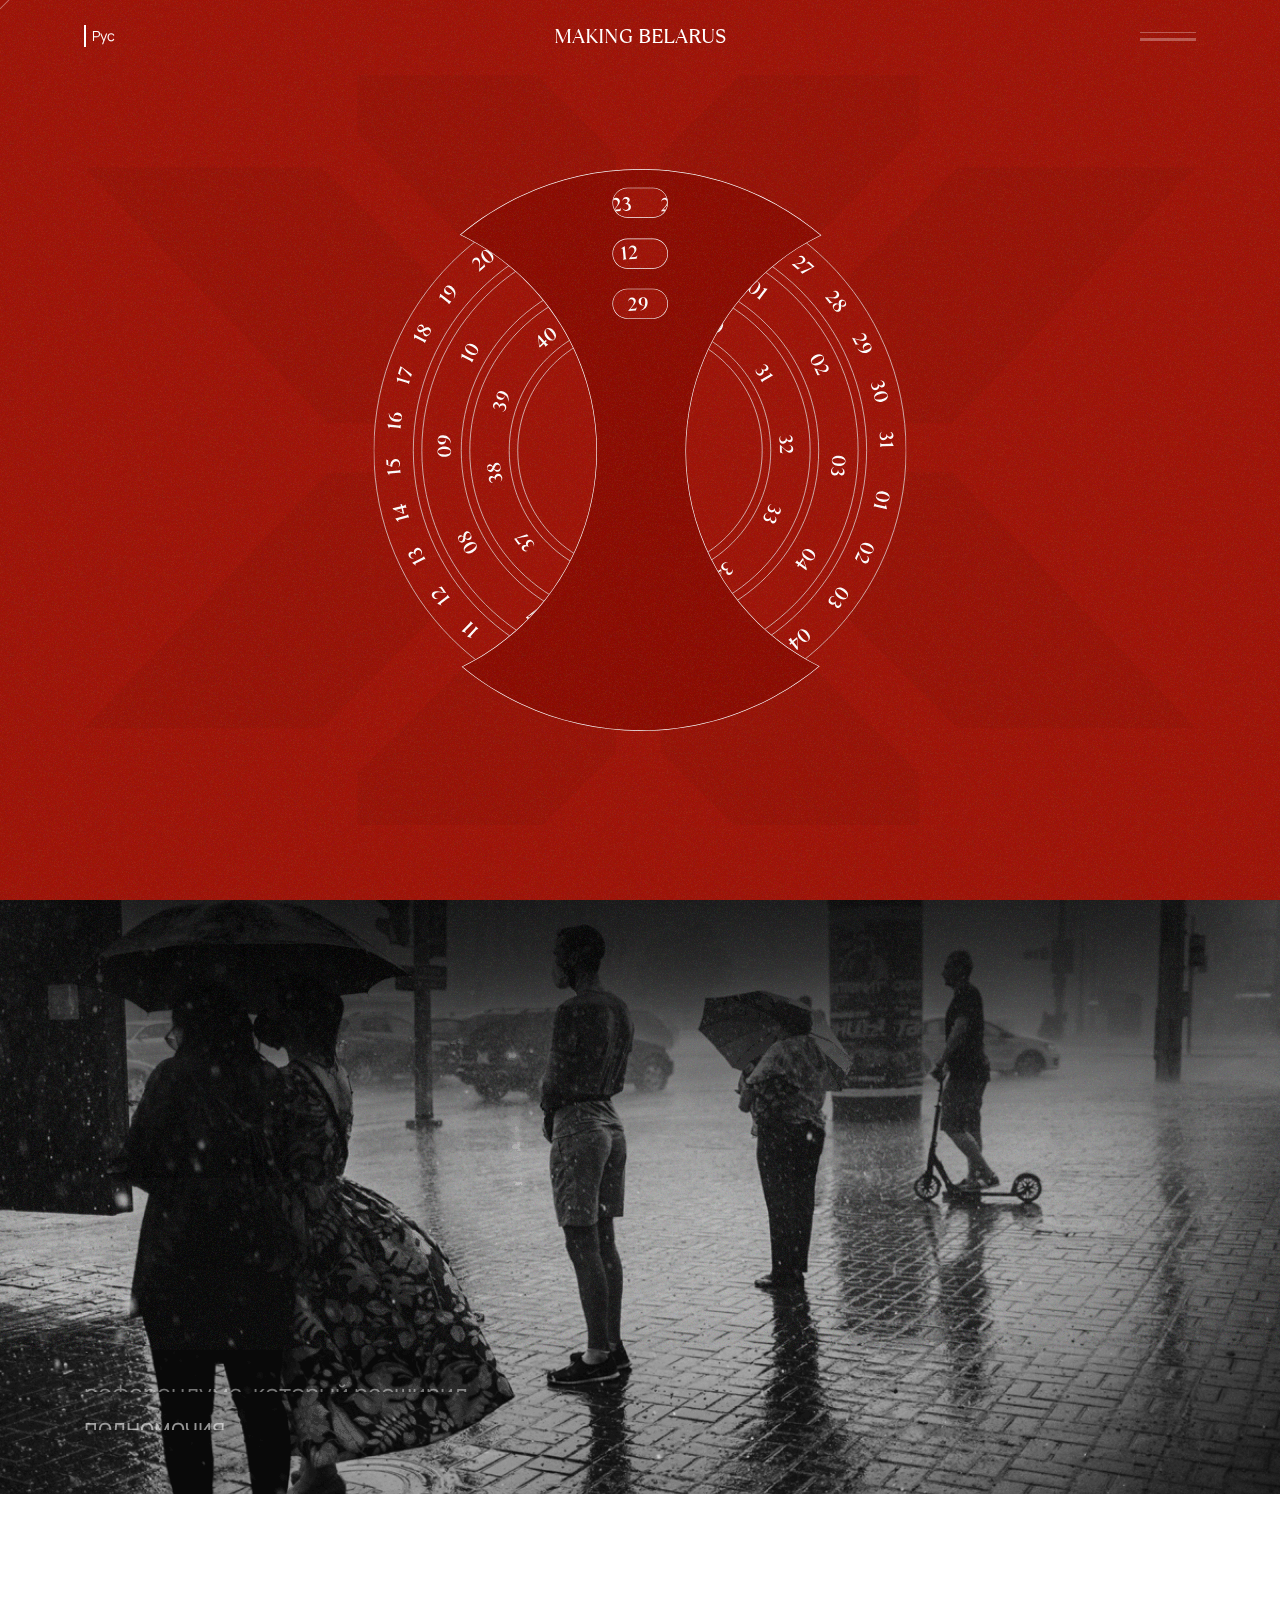
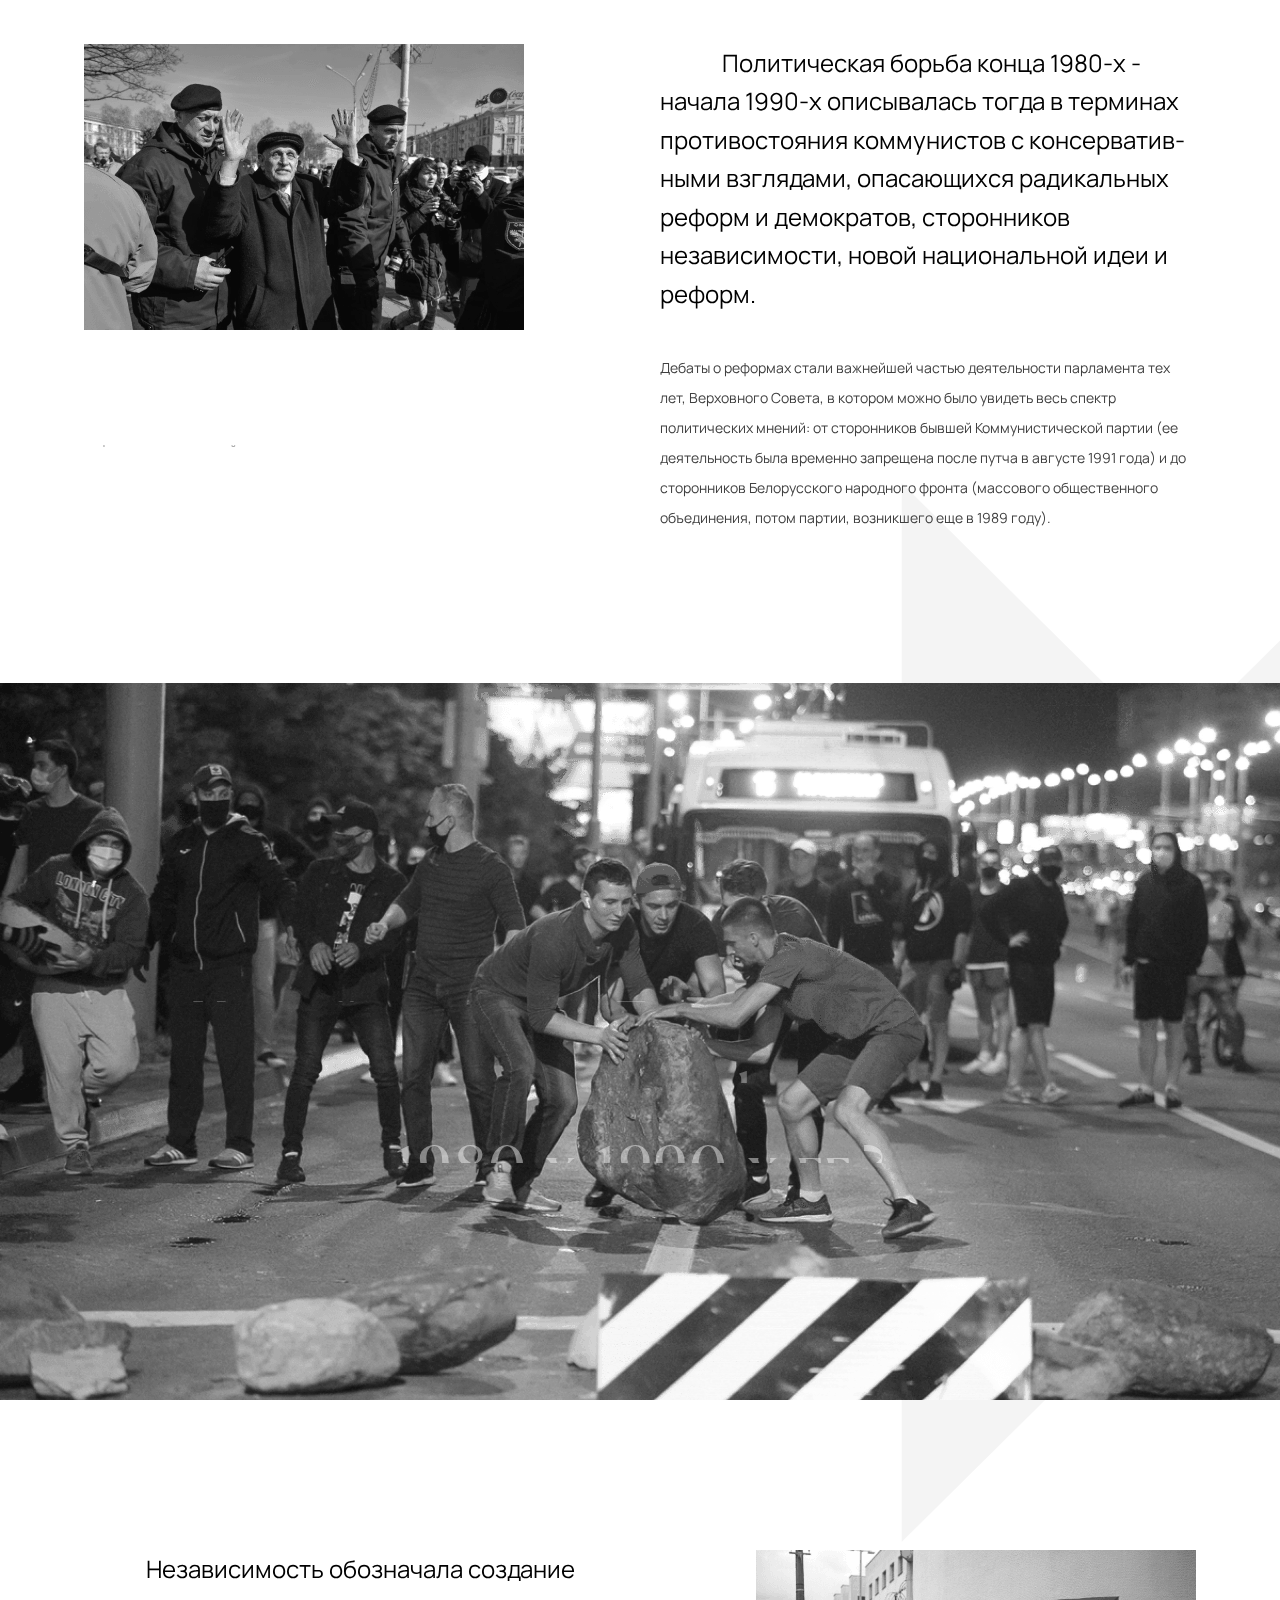
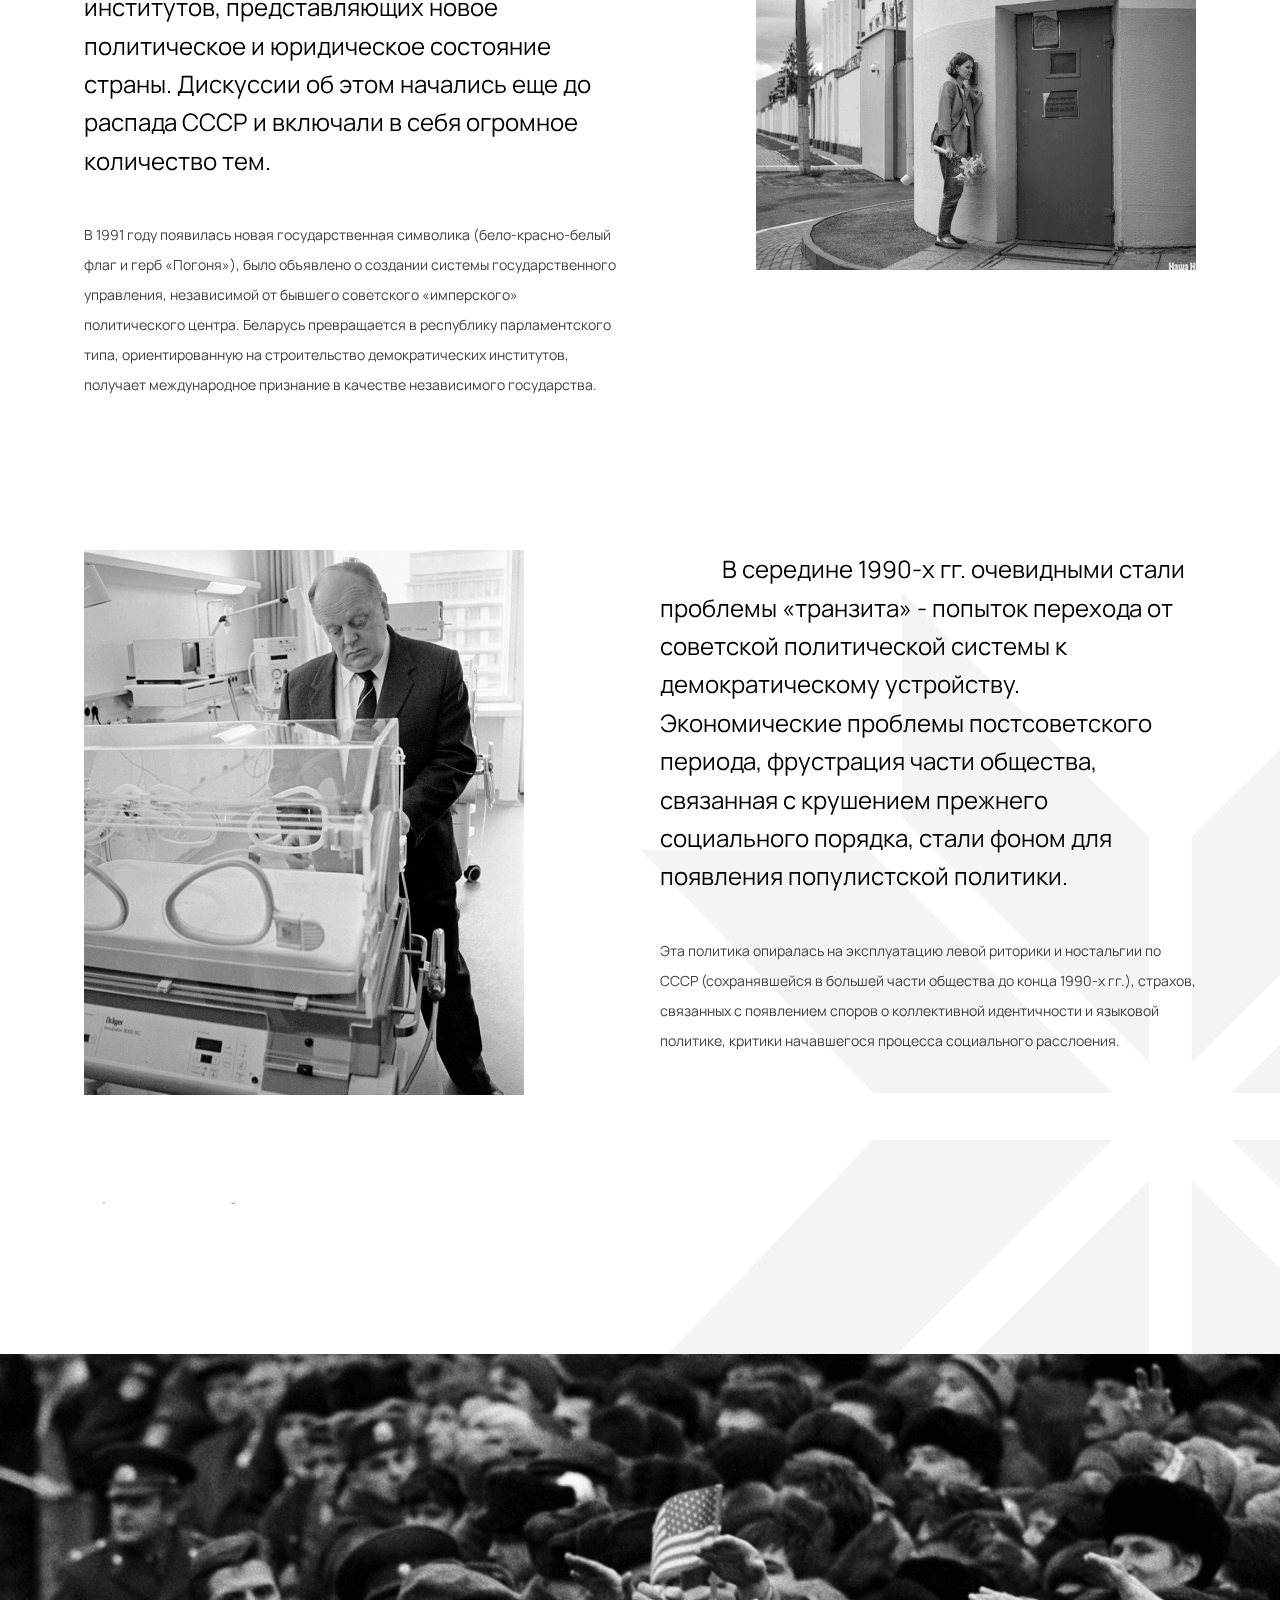
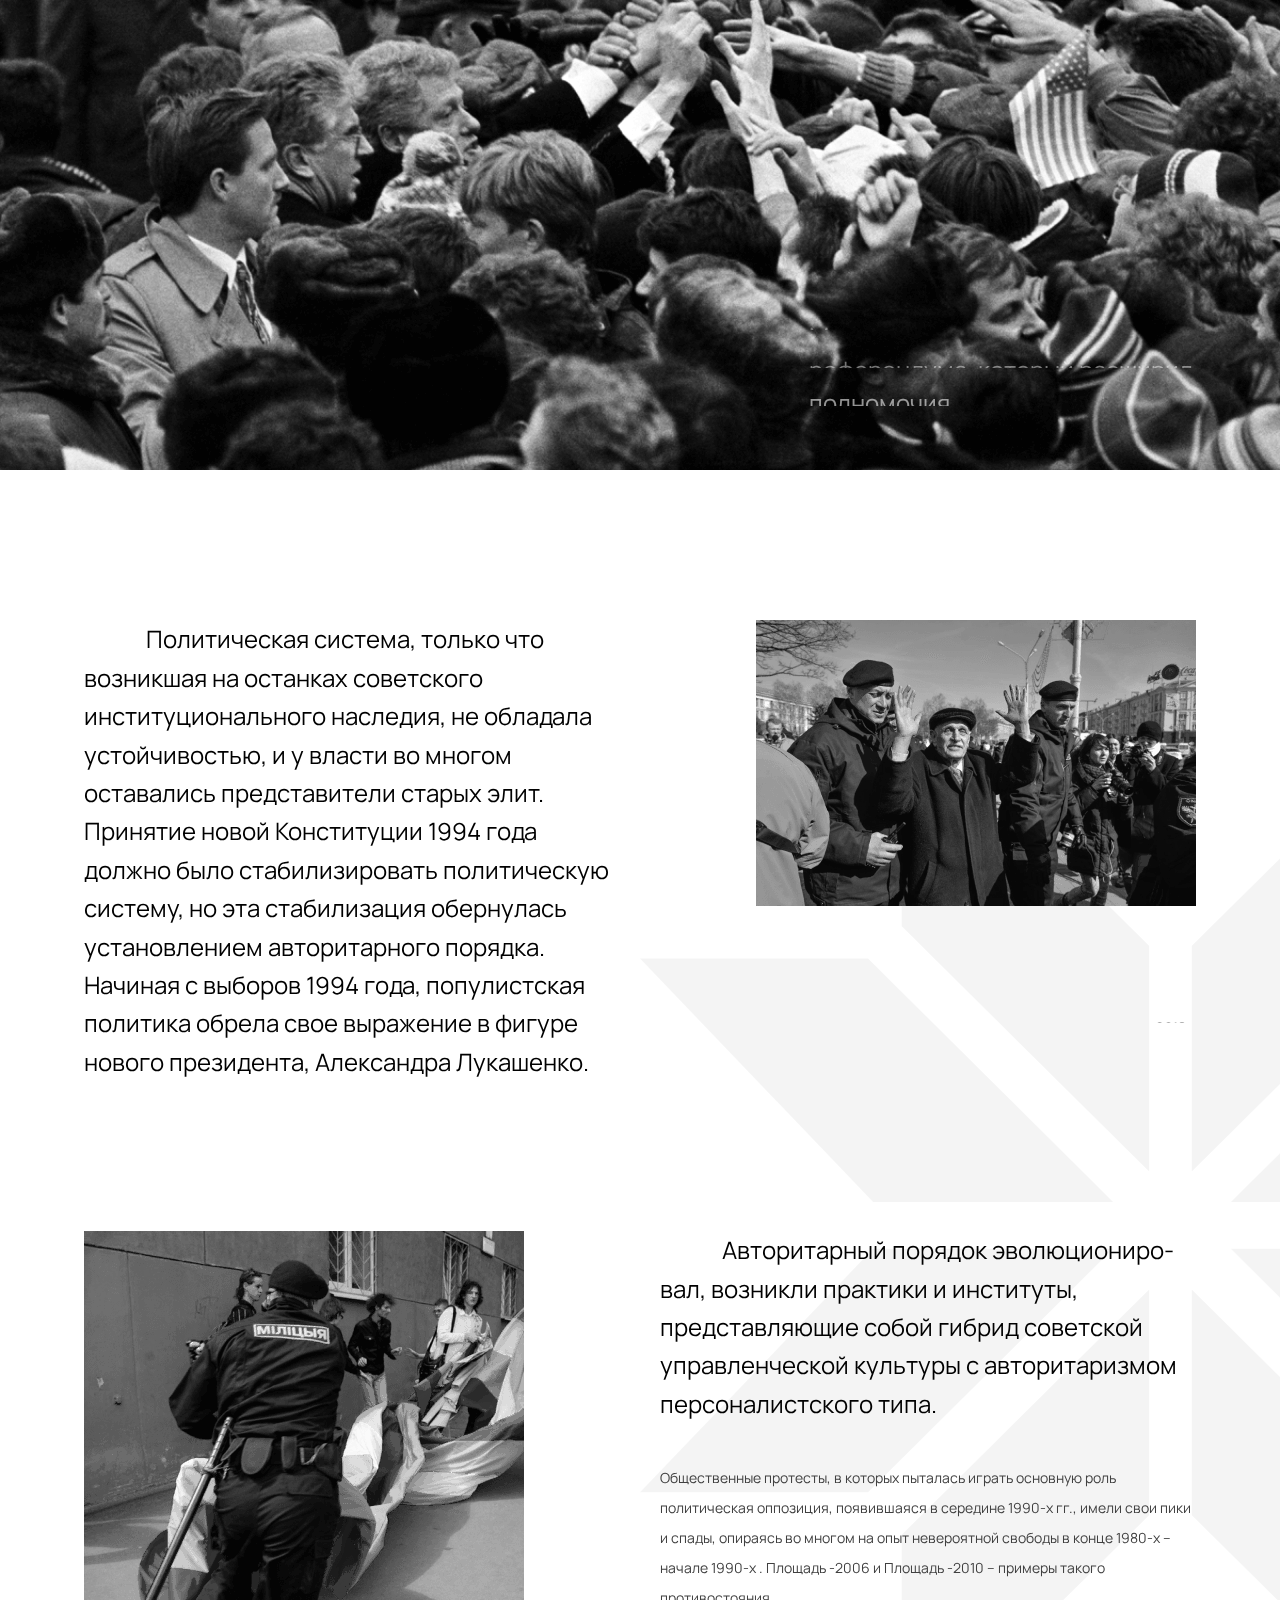
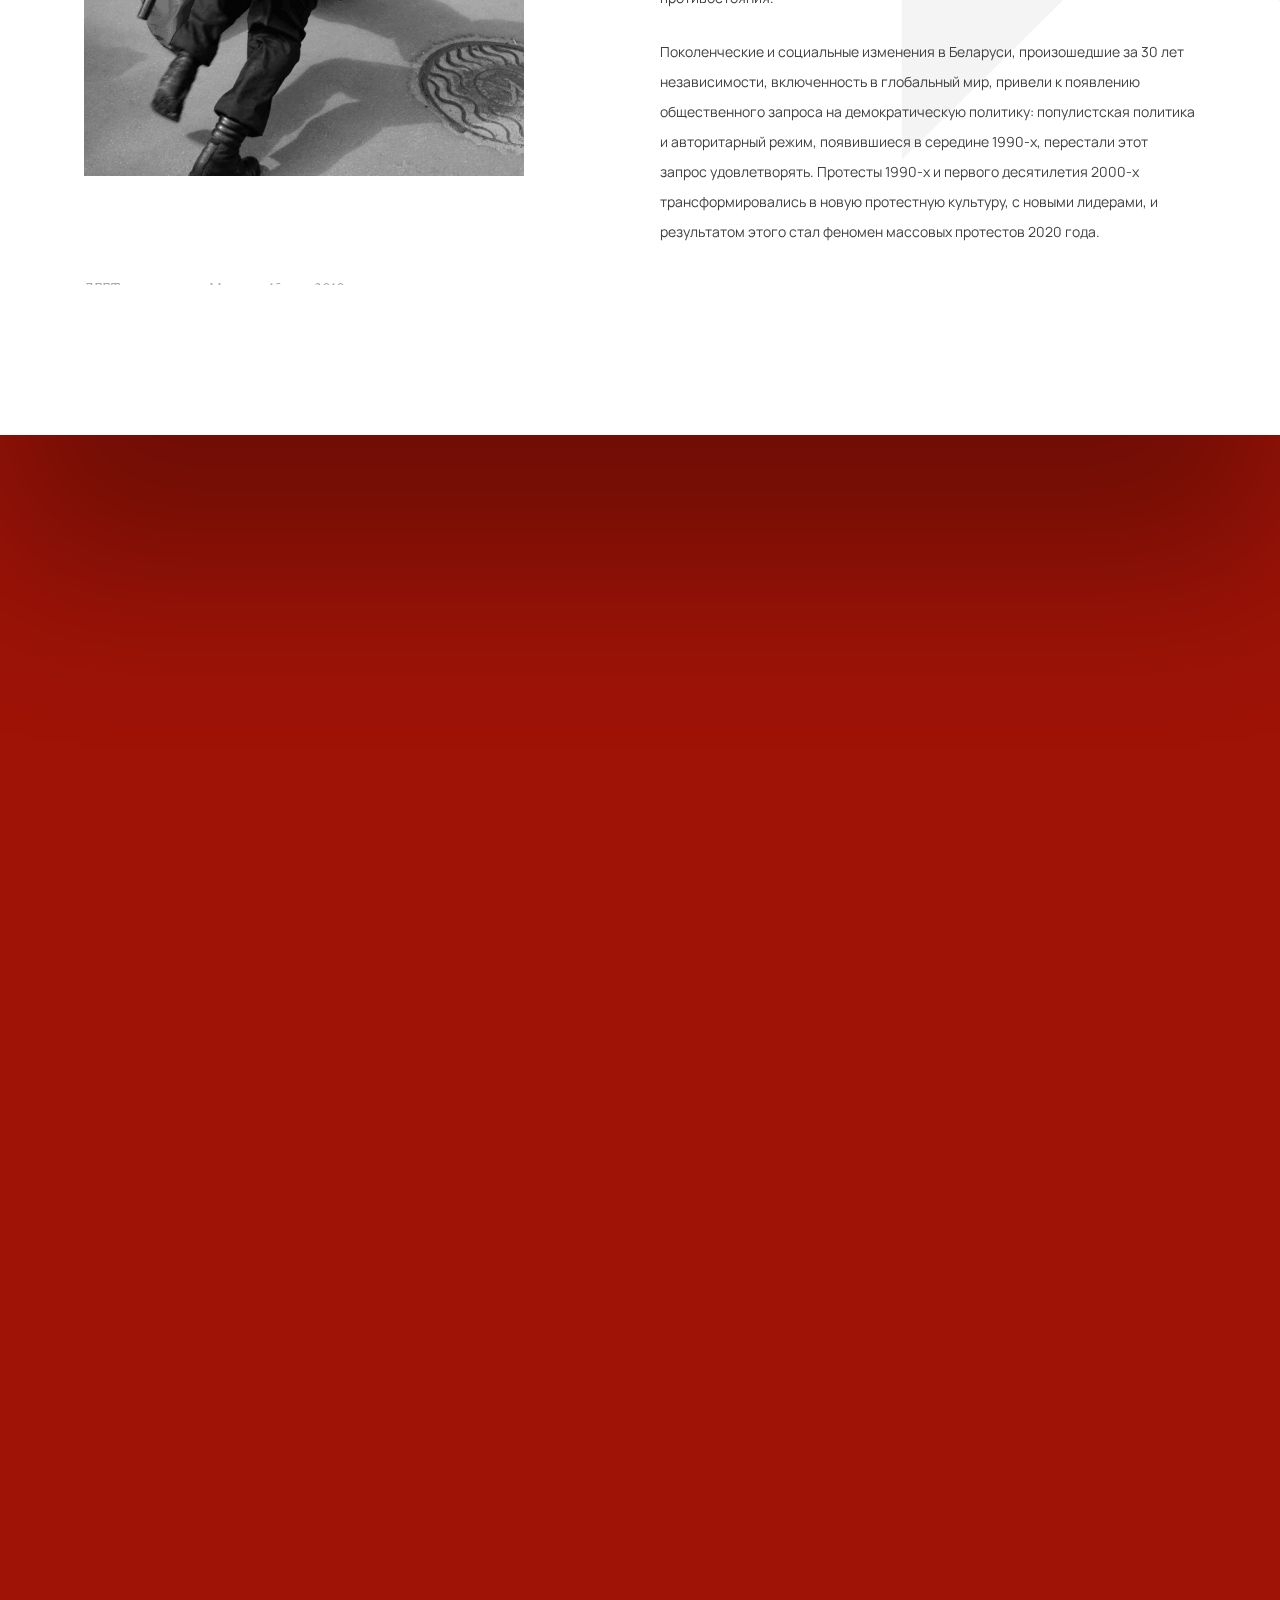
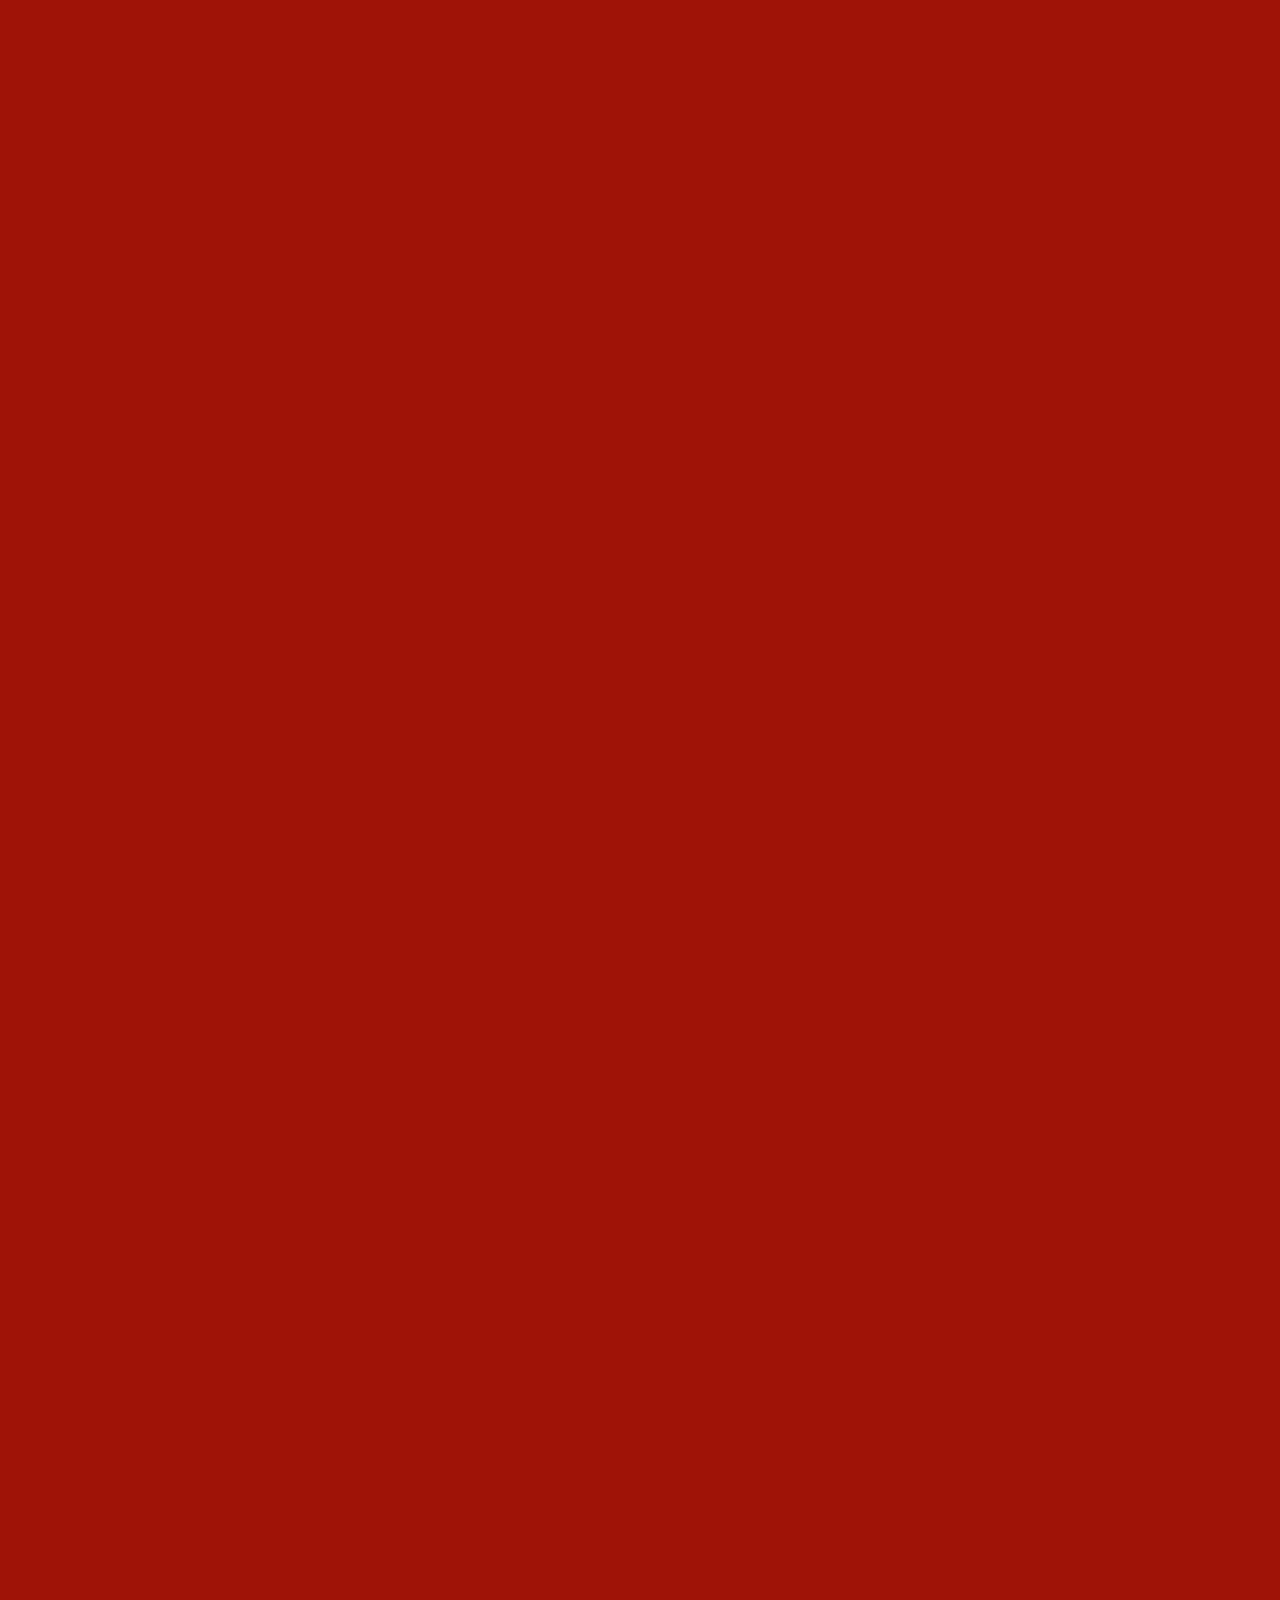
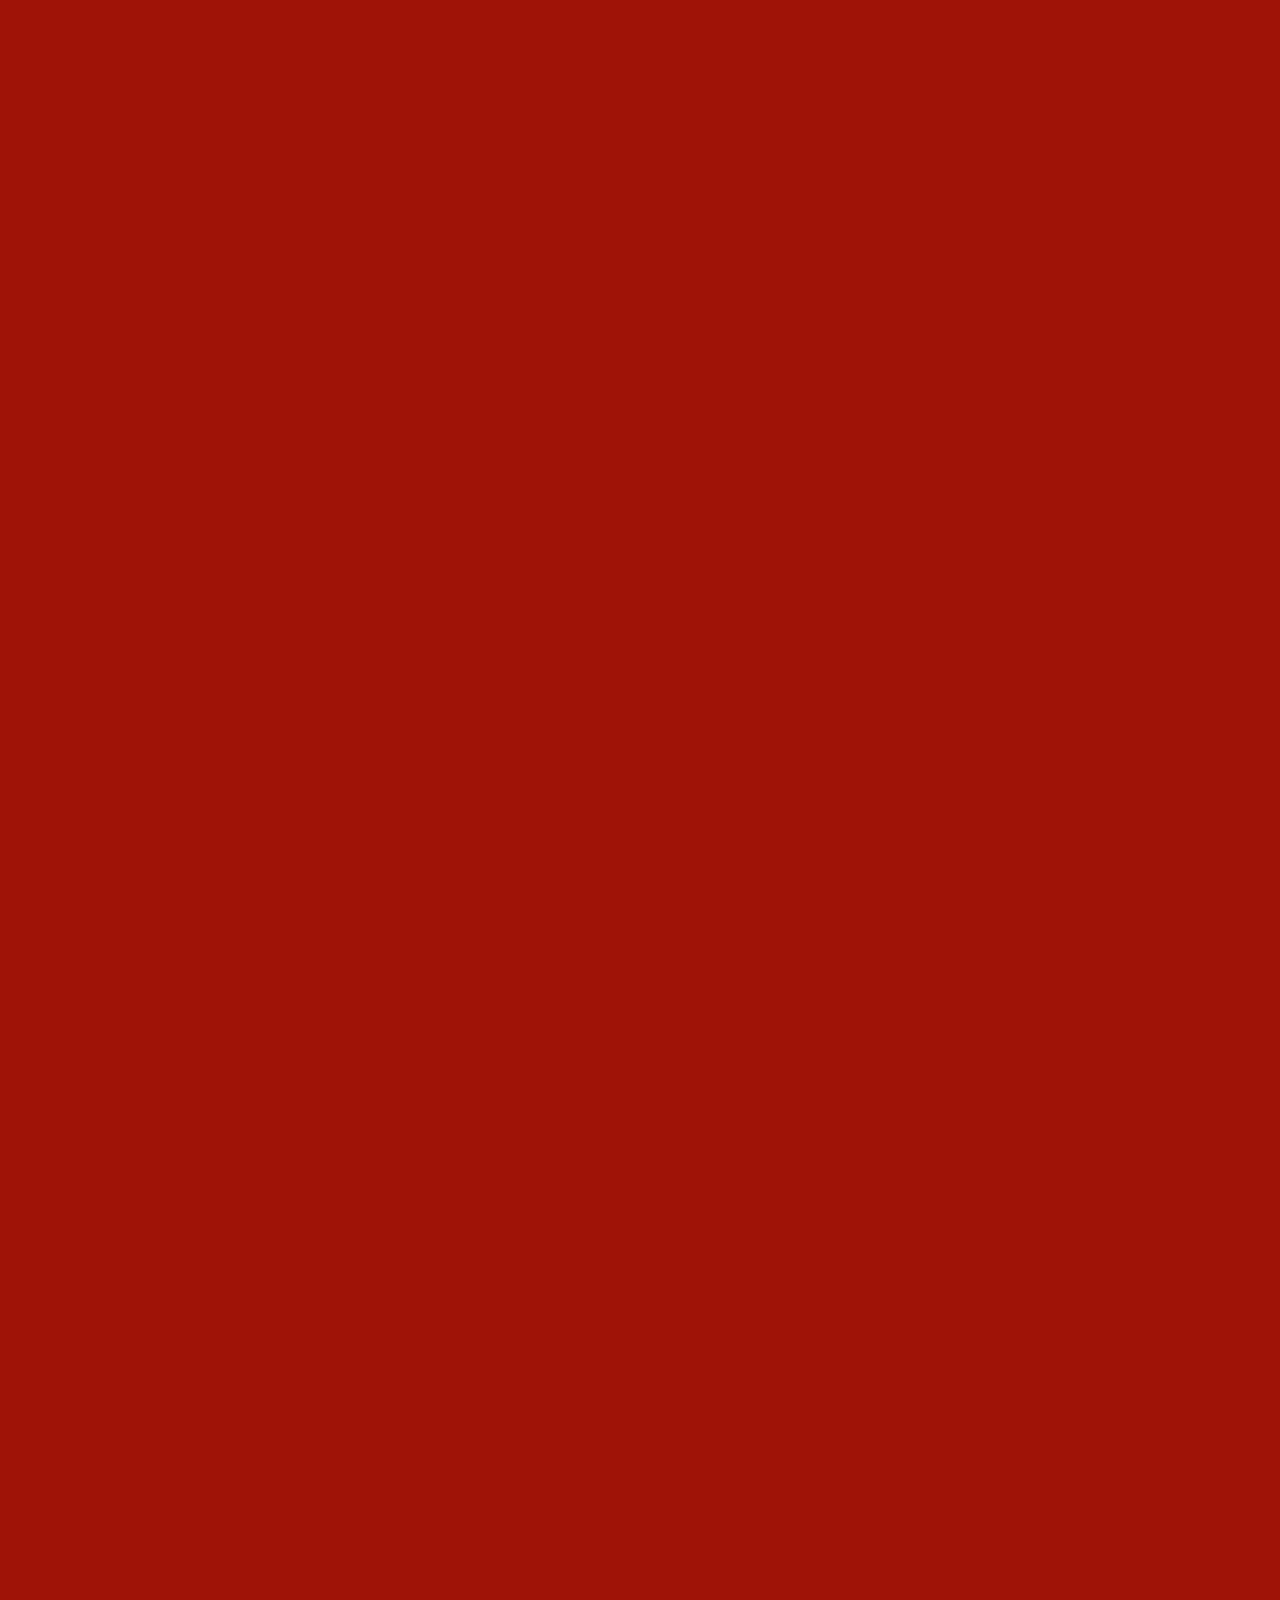
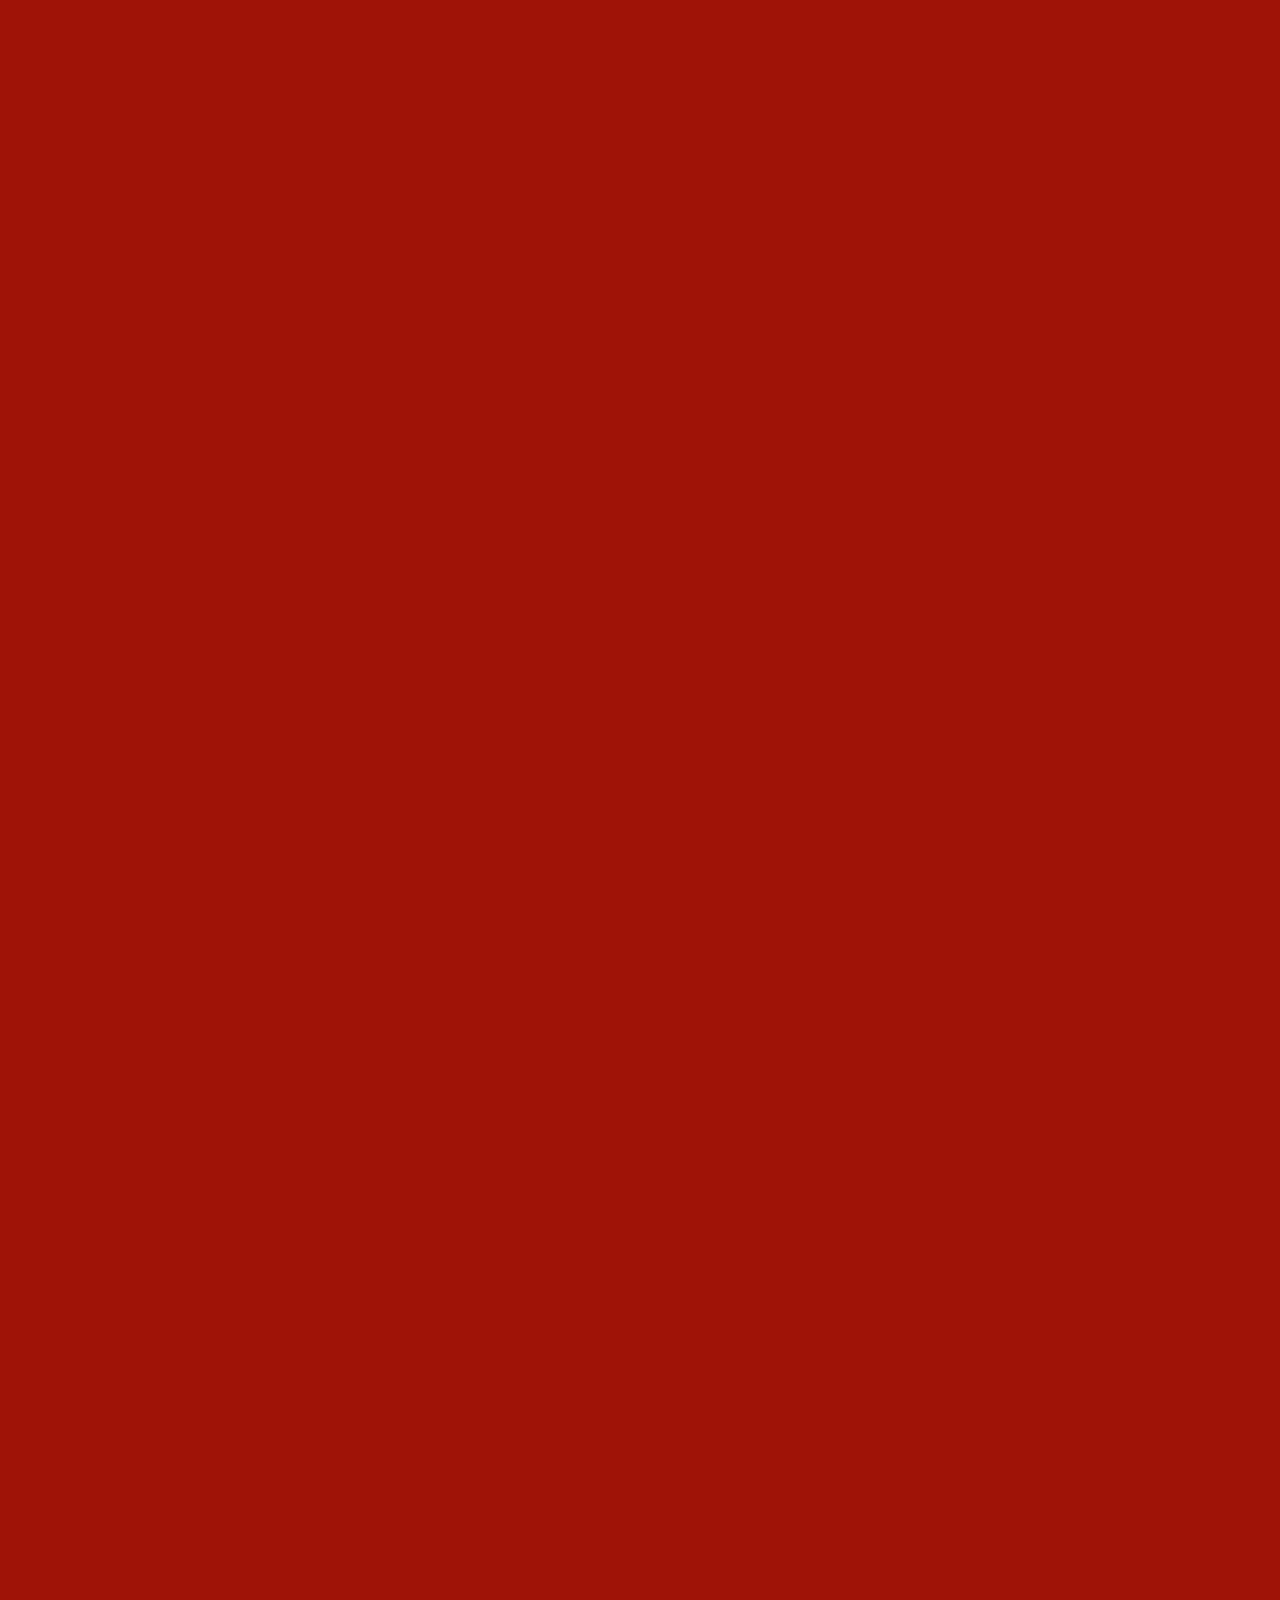
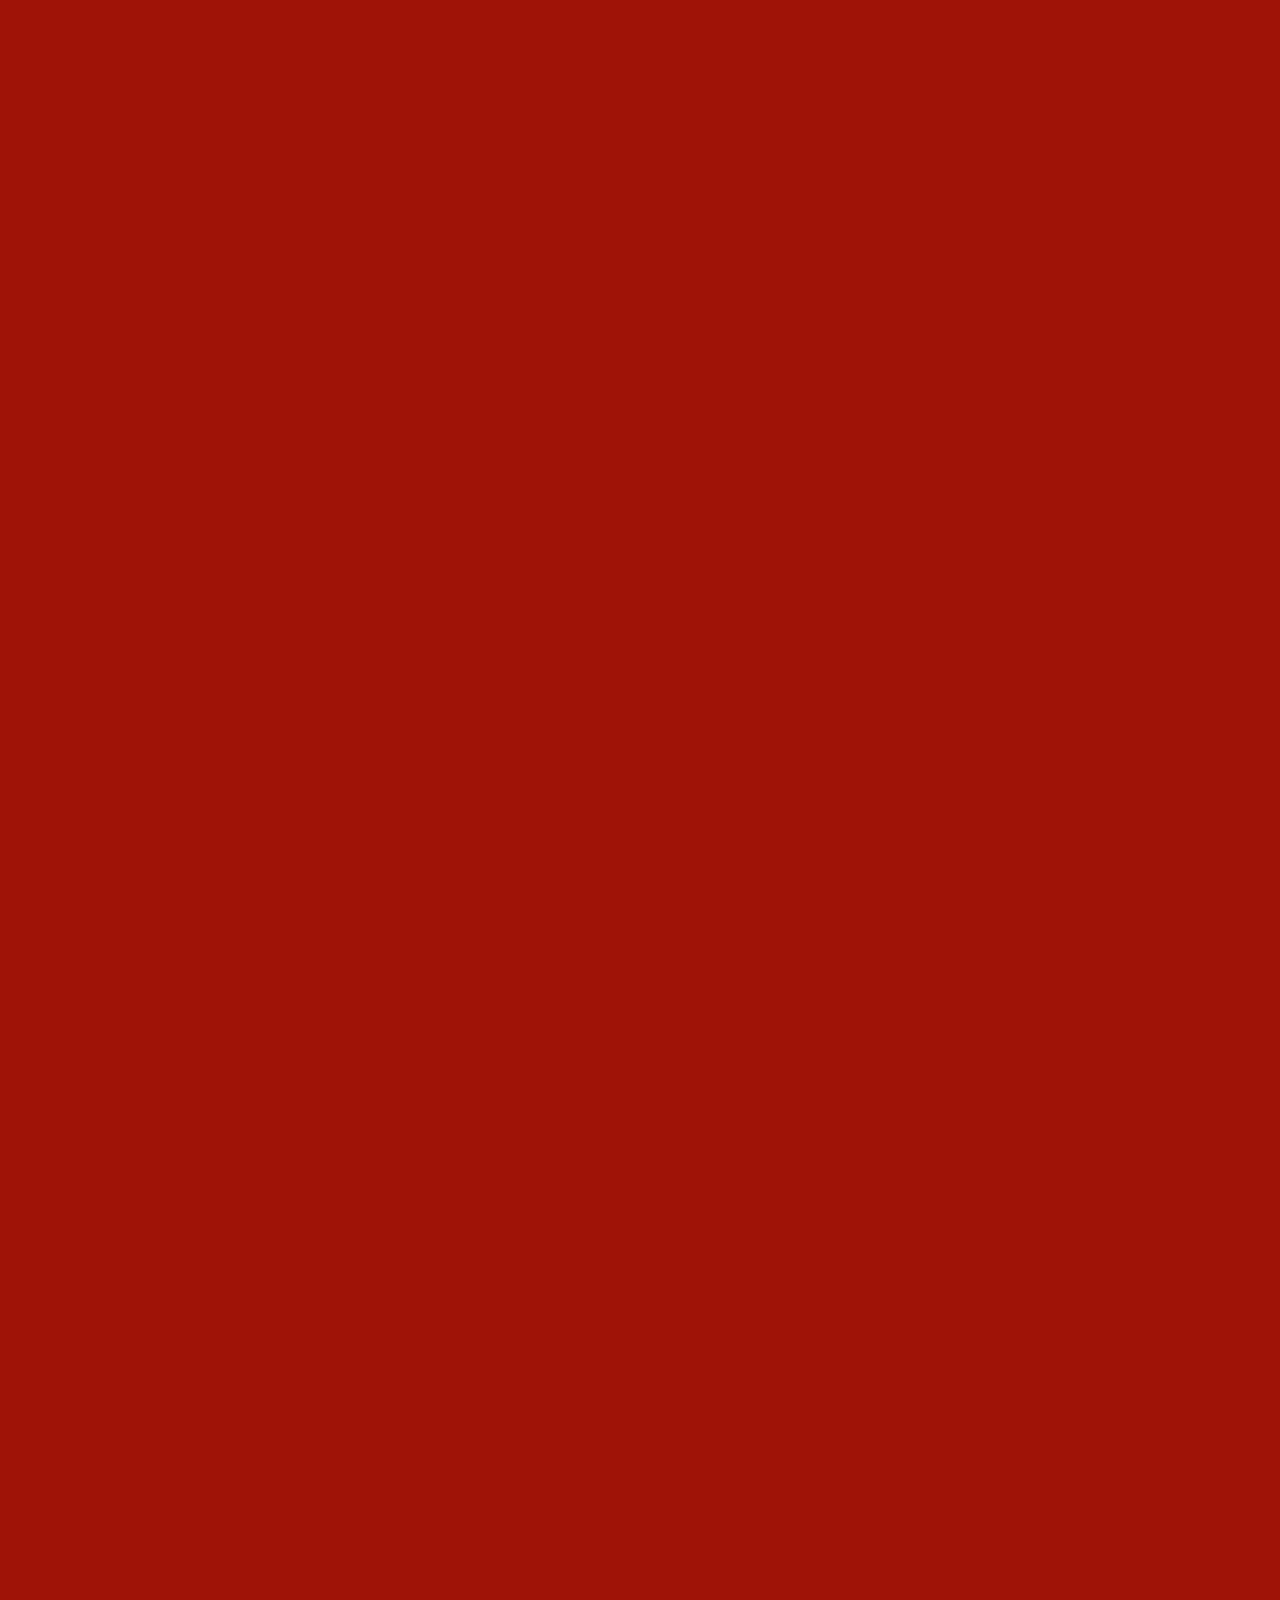
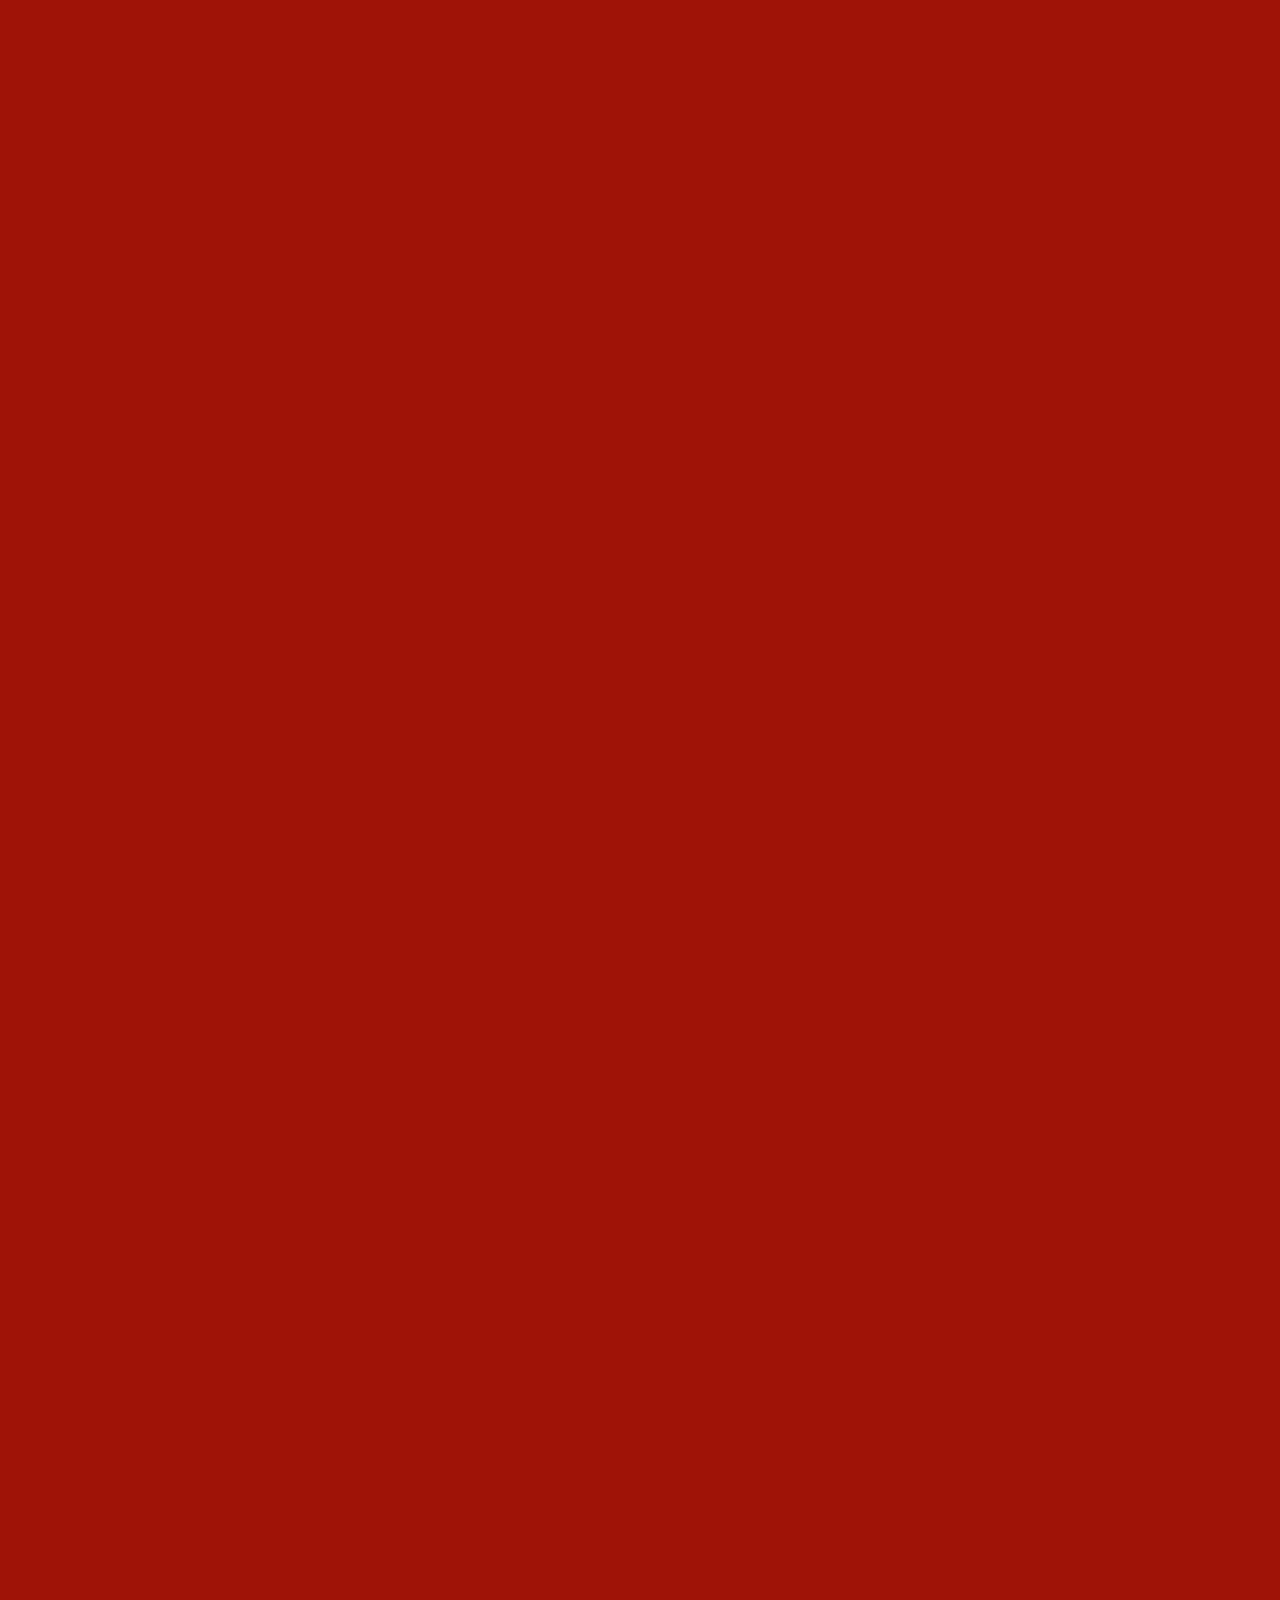
==== commit 1fe2fe52: "30.11 -v1" ====
--- a/index.html
+++ b/index.html
@@ -875,7 +875,7 @@
 					<div class="hero-section__wrapper">
 
 						<div class="hero-section__bg">
-							<img data-src="images/button.jpeg" alt="Making Belarus">
+							<img src="images/button.jpeg" alt="Making Belarus">
 						</div>
 
 						<div class="hero-section__content">
@@ -940,7 +940,7 @@
 								<!-- ===================== | PARALLAX ITEM START | ===================== -->
 								<div class="scroll-container__item parallax-item parallax-item_img-cover">
 									<div class="parallax-item__wrapper">
-										<img data-src="images/timeline/img-1.png" alt="Making Belarus">
+										<img src="images/timeline/t-1.png" alt="Making Belarus">
 									</div>
 								</div>
 								<!-- ===================== | PARALLAX ITEM END | ===================== -->
@@ -963,7 +963,7 @@
 									<div class="parallax-item__wrapper">
 										<div class="parallax-item_img-item small">
 											<div class="parallax-item__img parallax-item__img_small">
-												<img data-src="images/timeline/img-2.png" alt="Making Belarus">
+												<img src="images/timeline/t-2.png" alt="Making Belarus">
 											</div>
 											<div class="parallax-item__img-text parallax-item__img-text_bottom">
 												<div class="dots">
@@ -982,7 +982,7 @@
 									<div class="parallax-item__wrapper bottom">
 										<div class="parallax-item_img-item">
 											<div class="parallax-item__img">
-												<img data-src="images/timeline/img-3.png" alt="Making Belarus">
+												<img src="images/timeline/t-3.png" alt="Making Belarus">
 											</div>
 											<div class="parallax-item__img-text parallax-item__img-text_top">
 												<div class="dots">
@@ -1002,7 +1002,7 @@
 									<div class="parallax-item__wrapper">
 										<div class="parallax-item_img-item small">
 											<div class="parallax-item__img parallax-item__img_small">
-												<img data-src="images/timeline/img-4.png" alt="Making Belarus">
+												<img src="images/timeline/t-4.png" alt="Making Belarus">
 											</div>
 											<div class="parallax-item__img-text parallax-item__img-text_bottom">
 												<div class="dots">
@@ -1031,7 +1031,7 @@
 								<!-- ===================== | PARALLAX ITEM START | ===================== -->
 								<div class="scroll-container__item parallax-item parallax-item_img-cover">
 									<div class="parallax-item__wrapper">
-										<img data-src="images/timeline/img-5.png" alt="Making Belarus">
+										<img src="images/timeline/t-5.png" alt="Making Belarus">
 									</div>
 								</div>
 								<!-- ===================== | PARALLAX ITEM END | ===================== -->
@@ -1057,7 +1057,7 @@
 									<div class="parallax-item__wrapper bottom">
 										<div class="parallax-item_img-item small">
 											<div class="parallax-item__img parallax-item__img_small">
-												<img data-src="images/timeline/img-6.png" alt="Making Belarus">
+												<img src="images/timeline/t-6.png" alt="Making Belarus">
 											</div>
 											<div class="parallax-item__img-text parallax-item__img-text_top">
 												<div class="dots">
@@ -1076,7 +1076,7 @@
 									<div class="parallax-item__wrapper">
 										<div class="parallax-item_img-item">
 											<div class="parallax-item__img">
-												<img data-src="images/timeline/img-7.png" alt="Making Belarus">
+												<img src="images/timeline/t-7.png" alt="Making Belarus">
 											</div>
 											<div class="parallax-item__img-text parallax-item__img-text_bottom">
 												<div class="dots">
@@ -1096,7 +1096,7 @@
 									<div class="parallax-item__wrapper bottom">
 										<div class="parallax-item_img-item small">
 											<div class="parallax-item__img parallax-item__img_small">
-												<img data-src="images/timeline/img-8.png" alt="Making Belarus">
+												<img src="images/timeline/t-8.png" alt="Making Belarus">
 											</div>
 											<div class="parallax-item__img-text parallax-item__img-text_top">
 												<div class="dots">
@@ -1124,7 +1124,7 @@
 								<!-- ===================== | PARALLAX ITEM START | ===================== -->
 								<div class="scroll-container__item parallax-item parallax-item_img-cover remove-offset">
 									<div class="parallax-item__wrapper">
-										<img data-src="images/timeline/img-9.png" alt="Making Belarus">
+										<img src="images/timeline/t-9.png" alt="Making Belarus">
 									</div>
 								</div>
 								<!-- ===================== | PARALLAX ITEM END | ===================== -->
@@ -1366,7 +1366,7 @@
 						</div>
 
 						<div class="move-bg">
-							<img data-src="images/history-bg.png" alt="Making Belarus">
+							<img src="images/history-bg.png" alt="Making Belarus">
 						</div>
 
 						<div class="content">
@@ -1424,7 +1424,7 @@
 
 										<div class="incident-item__head">
 											<div class="incident-item__image">
-												<img data-src="images/incident-1.jpeg" alt="Making Belarus">
+												<img src="images/incident-1.png" alt="Making Belarus">
 											</div>
 											<div class="incident-item__hover">
 												<div class="dots">
@@ -1454,7 +1454,7 @@
 
 										<div class="incident-item__head">
 											<div class="incident-item__image">
-												<img data-src="images/incident-2.png" alt="Making Belarus">
+												<img src="images/incident-2.png" alt="Making Belarus">
 											</div>
 											<div class="incident-item__hover">
 												<div class="dots">
@@ -1513,7 +1513,7 @@
 
 										<div class="incident-item__head">
 											<div class="incident-item__image">
-												<img data-src="images/incident-1.jpeg" alt="Making Belarus">
+												<img src="images/incident-1.png" alt="Making Belarus">
 											</div>
 											<div class="incident-item__hover">
 												<div class="dots">
@@ -1543,7 +1543,7 @@
 
 										<div class="incident-item__head">
 											<div class="incident-item__image">
-												<img data-src="images/incident-2.png" alt="Making Belarus">
+												<img src="images/incident-2.png" alt="Making Belarus">
 											</div>
 											<div class="incident-item__hover">
 												<div class="dots">
@@ -1627,7 +1627,7 @@
 	
 												<figure>
 													<div class="img-wrapper">
-														<img data-src="images/incident-1.jpeg" alt="Making Belarus">
+														<img src="images/incident-1.png" alt="Making Belarus">
 													</div>
 													<figcaption>
 														<div class="dots">
@@ -1661,7 +1661,7 @@
 								<div class="blog-item__wrapper">
 									
 									<div class="bg">
-										<img data-src="images/blog/blog-1.jpeg" alt="Making Belarus">
+										<img src="images/blog/b-2.png" alt="Making Belarus">
 									</div>
 
 									<div class="content content_bottom-left">
@@ -1689,7 +1689,7 @@
 	
 												<figure>
 													<div class="img-wrapper">
-														<img data-src="images/blog/blog-2.jpeg" alt="Making Belarus">
+														<img src="images/blog/b-3.png" alt="Making Belarus">
 													</div>
 													<figcaption>
 														<div class="dots">
@@ -1728,7 +1728,7 @@
 								<div class="blog-item__wrapper">
 									
 									<div class="bg">
-										<img data-src="images/blog/blog-3.jpeg" alt="Making Belarus">
+										<img src="images/blog/b-4.png" alt="Making Belarus">
 									</div>
 
 									<div class="content content_center">
@@ -1753,7 +1753,7 @@
 	
 												<figure>
 													<div class="img-wrapper">
-														<img data-src="images/blog/blog-4.jpeg" alt="Making Belarus">
+														<img src="images/blog/b-5.png" alt="Making Belarus">
 													</div>
 													<figcaption>
 														<div class="dots">
@@ -1795,8 +1795,8 @@
 											<div class="media-column">
 	
 												<figure>
-													<div class="img-wrapper img-wrapper_big">
-														<img data-src="images/blog/blog-5.jpeg" alt="Making Belarus">
+													<div class="img-wrapper img-wrapper_middle">
+														<img src="images/blog/b-6.png" alt="Making Belarus">
 													</div>
 													<figcaption>
 														<div class="dots">
@@ -1835,7 +1835,7 @@
 								<div class="blog-item__wrapper">
 									
 									<div class="bg">
-										<img data-src="images/blog/blog-6.jpeg" alt="Making Belarus">
+										<img src="images/blog/b-7.png" alt="Making Belarus">
 									</div>
 
 									<div class="content content_bottom-right">
@@ -1862,7 +1862,7 @@
 	
 												<figure>
 													<div class="img-wrapper">
-														<img data-src="images/blog/blog-2.jpeg" alt="Making Belarus">
+														<img src="images/blog/b-3.png" alt="Making Belarus">
 													</div>
 													<figcaption>
 														<div class="dots">
@@ -1900,7 +1900,7 @@
 	
 												<figure>
 													<div class="img-wrapper img-wrapper_middle">
-														<img data-src="images/blog/blog-7.jpg" alt="Making Belarus">
+														<img src="images/blog/b-8.png" alt="Making Belarus">
 													</div>
 													<figcaption>
 														<div class="dots">
--- a/styles/index.css
+++ b/styles/index.css
@@ -674,13 +674,18 @@
   border-radius: 6.1rem;
   position: relative;
   overflow: hidden;
+  z-index: 2;
 }
 
 .preloader__button span {
   position: relative;
+  z-index: 1;
 }
 
 .preloader__button:hover:before {
+  -webkit-transform: scale(1.2);
+      -ms-transform: scale(1.2);
+          transform: scale(1.2);
   -webkit-filter: brightness(0.4);
           filter: brightness(0.4);
 }
@@ -699,12 +704,11 @@
   -o-transition: transform 2s cubic-bezier(0.19, 1, 0.22, 1), filter 2s cubic-bezier(0.19, 1, 0.22, 1);
   transition: transform 2s cubic-bezier(0.19, 1, 0.22, 1), filter 2s cubic-bezier(0.19, 1, 0.22, 1);
   transition: transform 2s cubic-bezier(0.19, 1, 0.22, 1), filter 2s cubic-bezier(0.19, 1, 0.22, 1), -webkit-transform 2s cubic-bezier(0.19, 1, 0.22, 1), -webkit-filter 2s cubic-bezier(0.19, 1, 0.22, 1);
-  background: url("../../images/button-bg.png"), -webkit-gradient(linear, left bottom, left top, from(rgba(0, 0, 0, 0.6)), to(rgba(0, 0, 0, 0.6))), url("../../images/button-bg.png"), #FFFFFF;
-  background: url("../../images/button-bg.png"), -o-linear-gradient(bottom, rgba(0, 0, 0, 0.6), rgba(0, 0, 0, 0.6)), url("../../images/button-bg.png"), #FFFFFF;
-  background: url("../../images/button-bg.png"), linear-gradient(0deg, rgba(0, 0, 0, 0.6), rgba(0, 0, 0, 0.6)), url("../../images/button-bg.png"), #FFFFFF;
+  background: url("../../images/button-bg.png");
   background-size: cover;
   -webkit-filter: brightness(0.6);
           filter: brightness(0.6);
+  z-index: 1;
 }
 
 .timer {
@@ -1481,6 +1485,13 @@
           box-shadow: 0px 130px 160px rgba(0, 0, 0, 0.1);
 }
 
+.hero-section canvas {
+  z-index: 9999;
+  position: absolute;
+  top: 0;
+  left: 0;
+}
+
 .hero-section__wrapper {
   position: relative;
   height: 100%;
@@ -1706,27 +1717,14 @@
   overflow: hidden;
 }
 
-.timeline-section .scroll-container .parallax-item__img._reveal img {
-  -webkit-transform: scale(1);
-      -ms-transform: scale(1);
-          transform: scale(1);
-  -webkit-clip-path: inset(0% 0% 0% 0%);
-          clip-path: inset(0% 0% 0% 0%);
-}
-
 .timeline-section .scroll-container .parallax-item__img_small {
   width: 24.8rem;
   height: 24.8rem;
 }
 
 .timeline-section .scroll-container .parallax-item__img img {
-  -webkit-clip-path: inset(0% 100% 0% 0%);
-          clip-path: inset(0% 100% 0% 0%);
   -o-object-fit: cover;
      object-fit: cover;
-  -webkit-transform: scale(1.2);
-      -ms-transform: scale(1.2);
-          transform: scale(1.2);
   -webkit-transition: -webkit-transform 2s cubic-bezier(0.19, 1, 0.22, 1), -webkit-clip-path 1.5s cubic-bezier(0.19, 1, 0.22, 1);
   transition: -webkit-transform 2s cubic-bezier(0.19, 1, 0.22, 1), -webkit-clip-path 1.5s cubic-bezier(0.19, 1, 0.22, 1);
   -o-transition: transform 2s cubic-bezier(0.19, 1, 0.22, 1), clip-path 1.5s cubic-bezier(0.19, 1, 0.22, 1);
@@ -1774,16 +1772,11 @@
   margin: 0;
   position: relative;
   text-indent: 6.2rem;
-  opacity: 0;
   -webkit-transition: opacity 2s cubic-bezier(0.19, 1, 0.22, 1), -webkit-transform 2s cubic-bezier(0.19, 1, 0.22, 1);
   transition: opacity 2s cubic-bezier(0.19, 1, 0.22, 1), -webkit-transform 2s cubic-bezier(0.19, 1, 0.22, 1);
   -o-transition: opacity 2s cubic-bezier(0.19, 1, 0.22, 1), transform 2s cubic-bezier(0.19, 1, 0.22, 1);
   transition: opacity 2s cubic-bezier(0.19, 1, 0.22, 1), transform 2s cubic-bezier(0.19, 1, 0.22, 1);
   transition: opacity 2s cubic-bezier(0.19, 1, 0.22, 1), transform 2s cubic-bezier(0.19, 1, 0.22, 1), -webkit-transform 2s cubic-bezier(0.19, 1, 0.22, 1);
-}
-
-.timeline-section .scroll-container .parallax-item_text p.is-view {
-  opacity: 1;
 }
 
 .timeline-section .scroll-container .parallax-item_text p:not(:last-child) {
@@ -1879,6 +1872,7 @@
   width: 100vw;
   height: 100vh;
   position: relative;
+  z-index: 1;
 }
 
 .history-section .move-bg img {
@@ -1897,6 +1891,7 @@
   width: 100vw;
   height: 100vh;
   position: relative;
+  z-index: 2;
 }
 
 .history-section .content__wrapper {
@@ -2342,10 +2337,6 @@
   padding-bottom: 67%;
 }
 
-.blog-section .blog-item .blog-container .media-column .img-wrapper_big {
-  padding-bottom: 150%;
-}
-
 .blog-section .blog-item .blog-container .media-column .img-wrapper_middle {
   padding-bottom: 124%;
 }
@@ -2354,6 +2345,9 @@
   position: absolute;
   top: 0;
   left: 0;
+  bottom: 0;
+  right: 0;
+  width: 100%;
   -o-object-fit: cover;
      object-fit: cover;
 }
@@ -2890,12 +2884,6 @@
             transform: translateY(100px);
   }
 
-  .timeline-section .scroll-container .parallax-item_text p.is-view {
-    -webkit-transform: translate(0);
-        -ms-transform: translate(0);
-            transform: translate(0);
-  }
-
   .history-section .line .stroke,
   .history-section .line .fill {
     margin: 0 0.8rem;
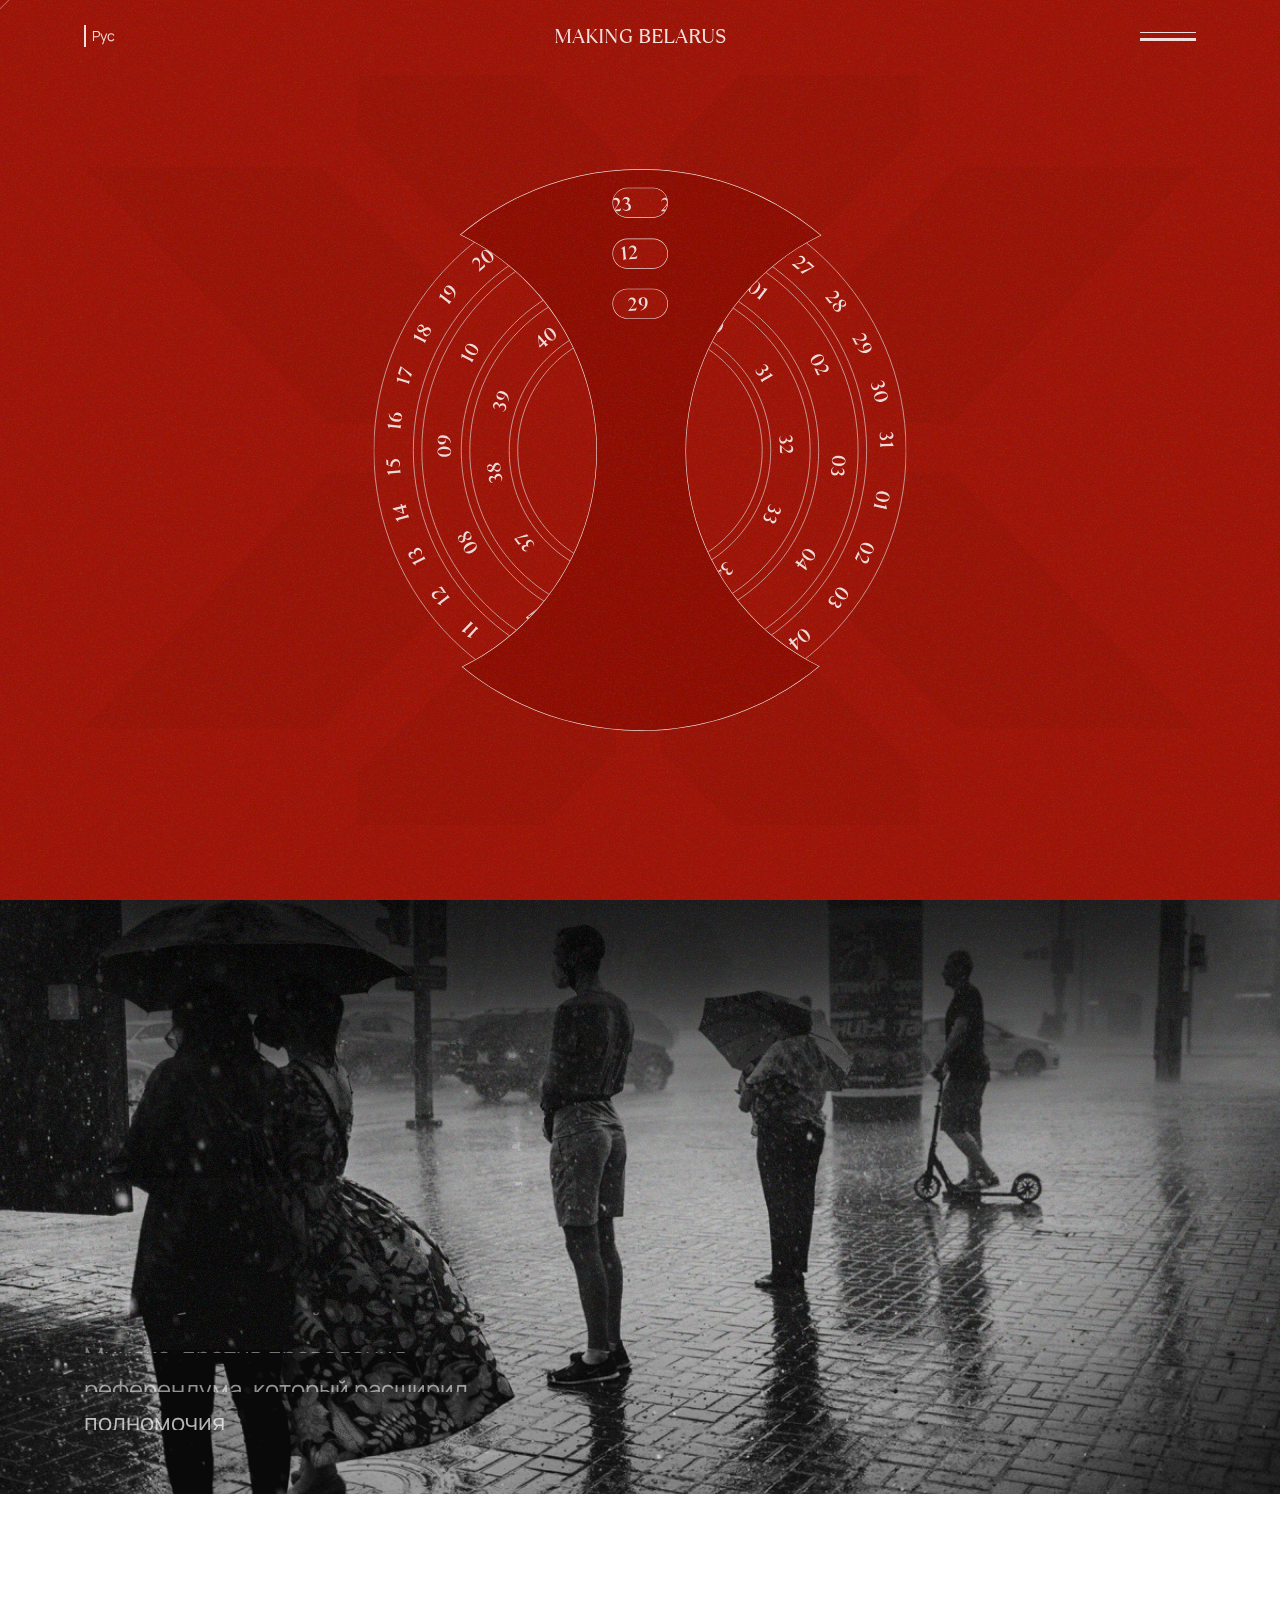
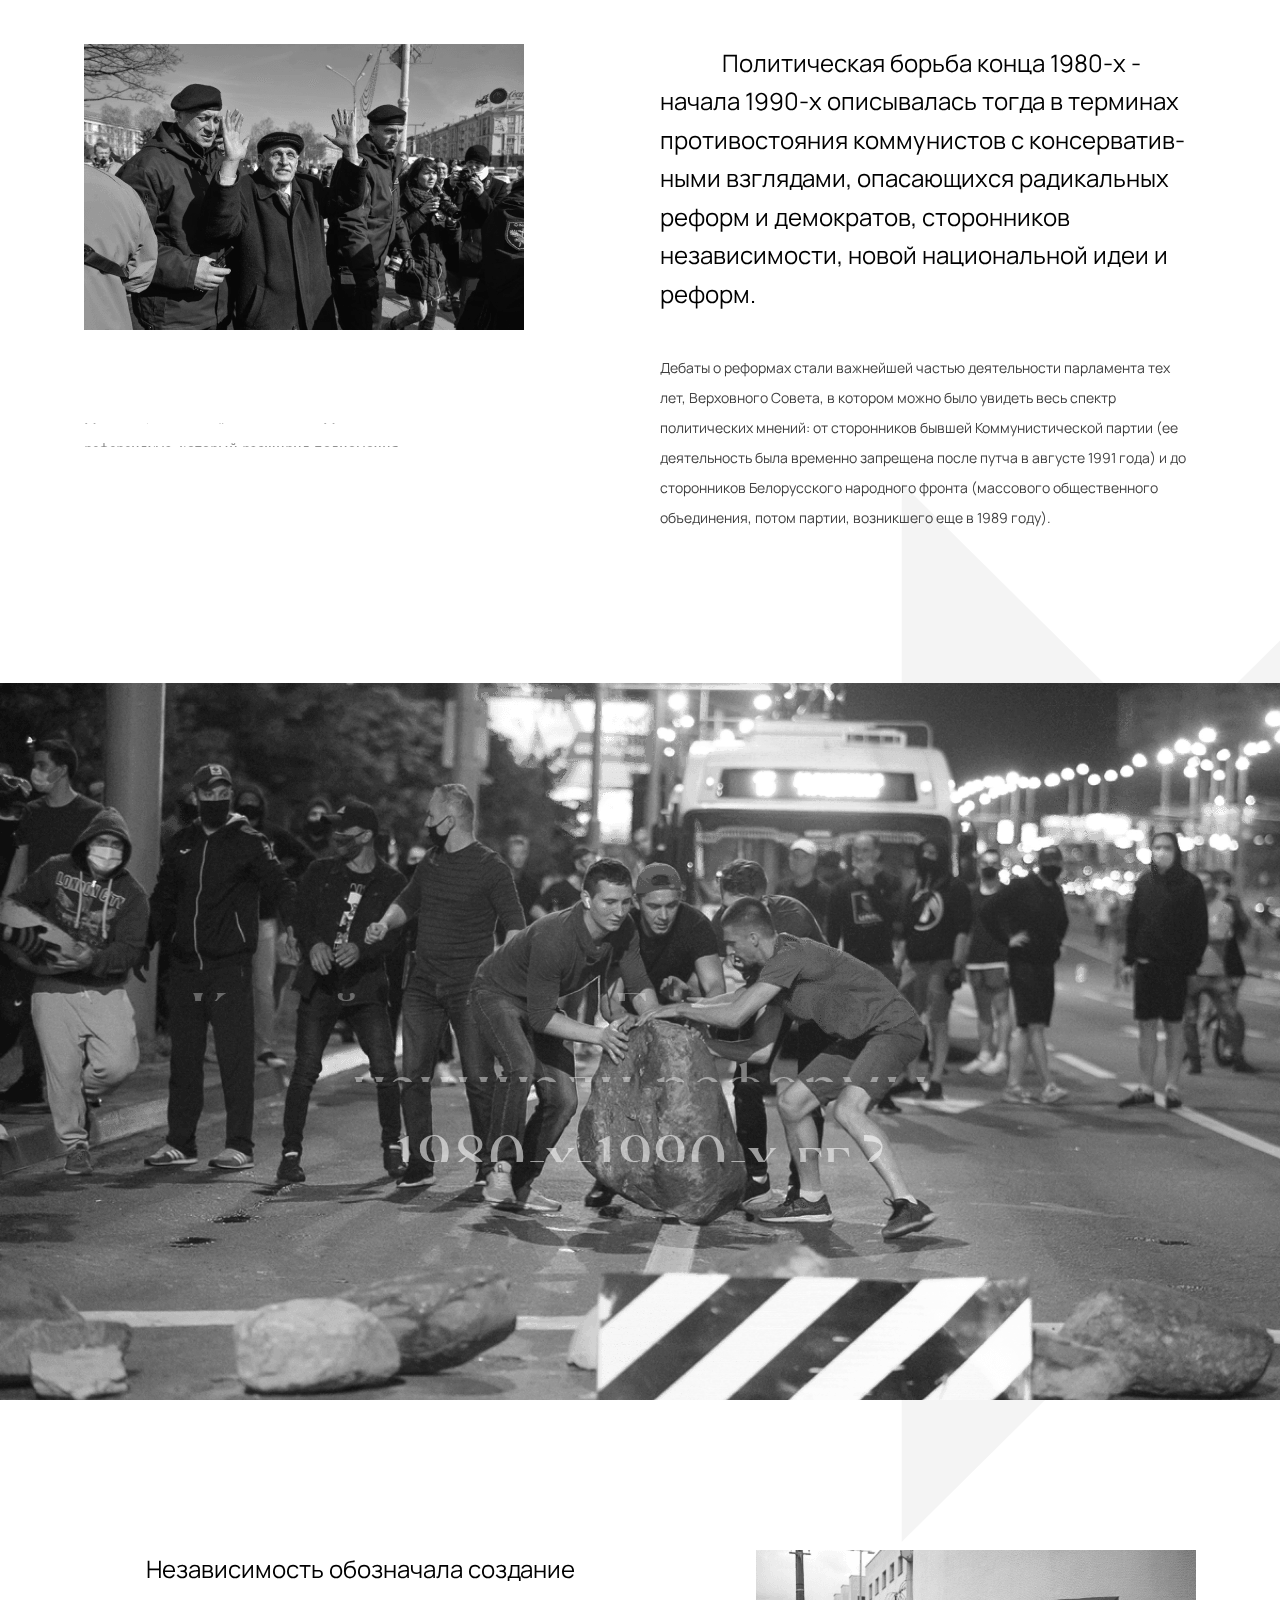
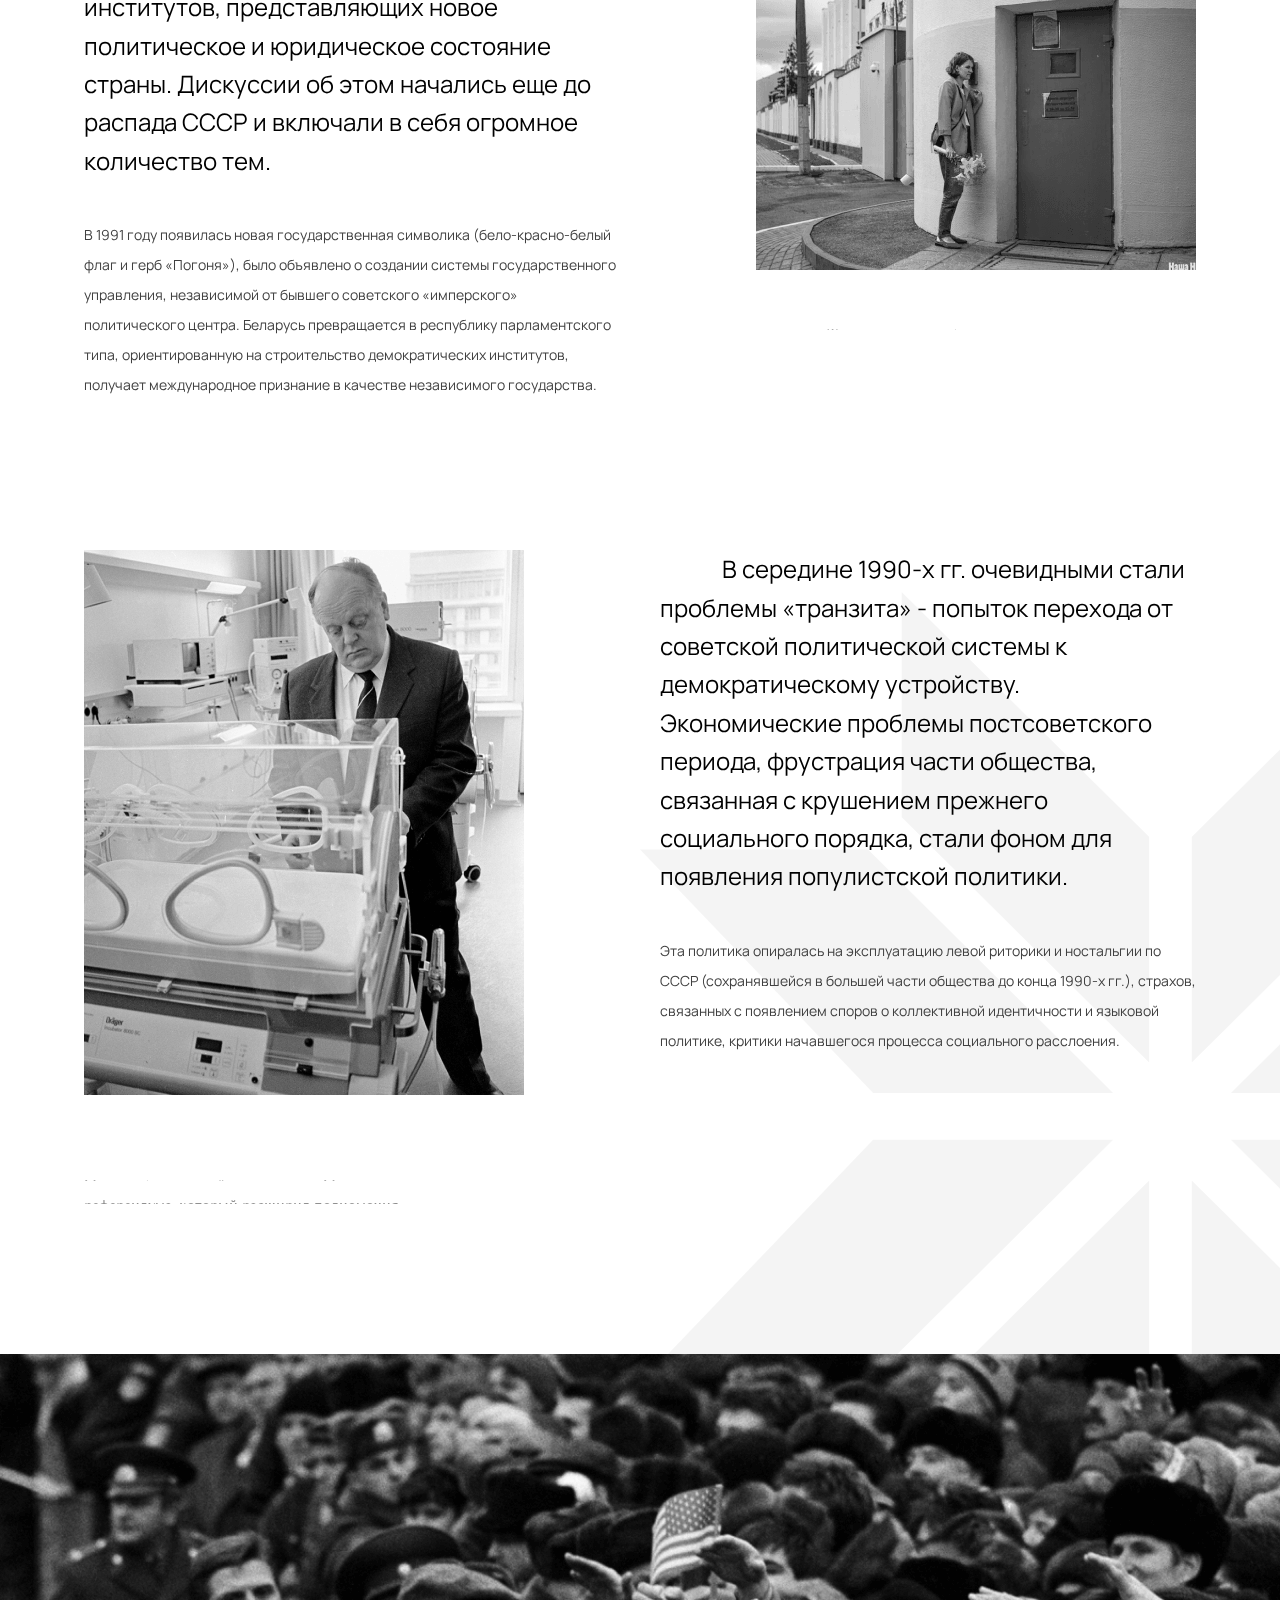
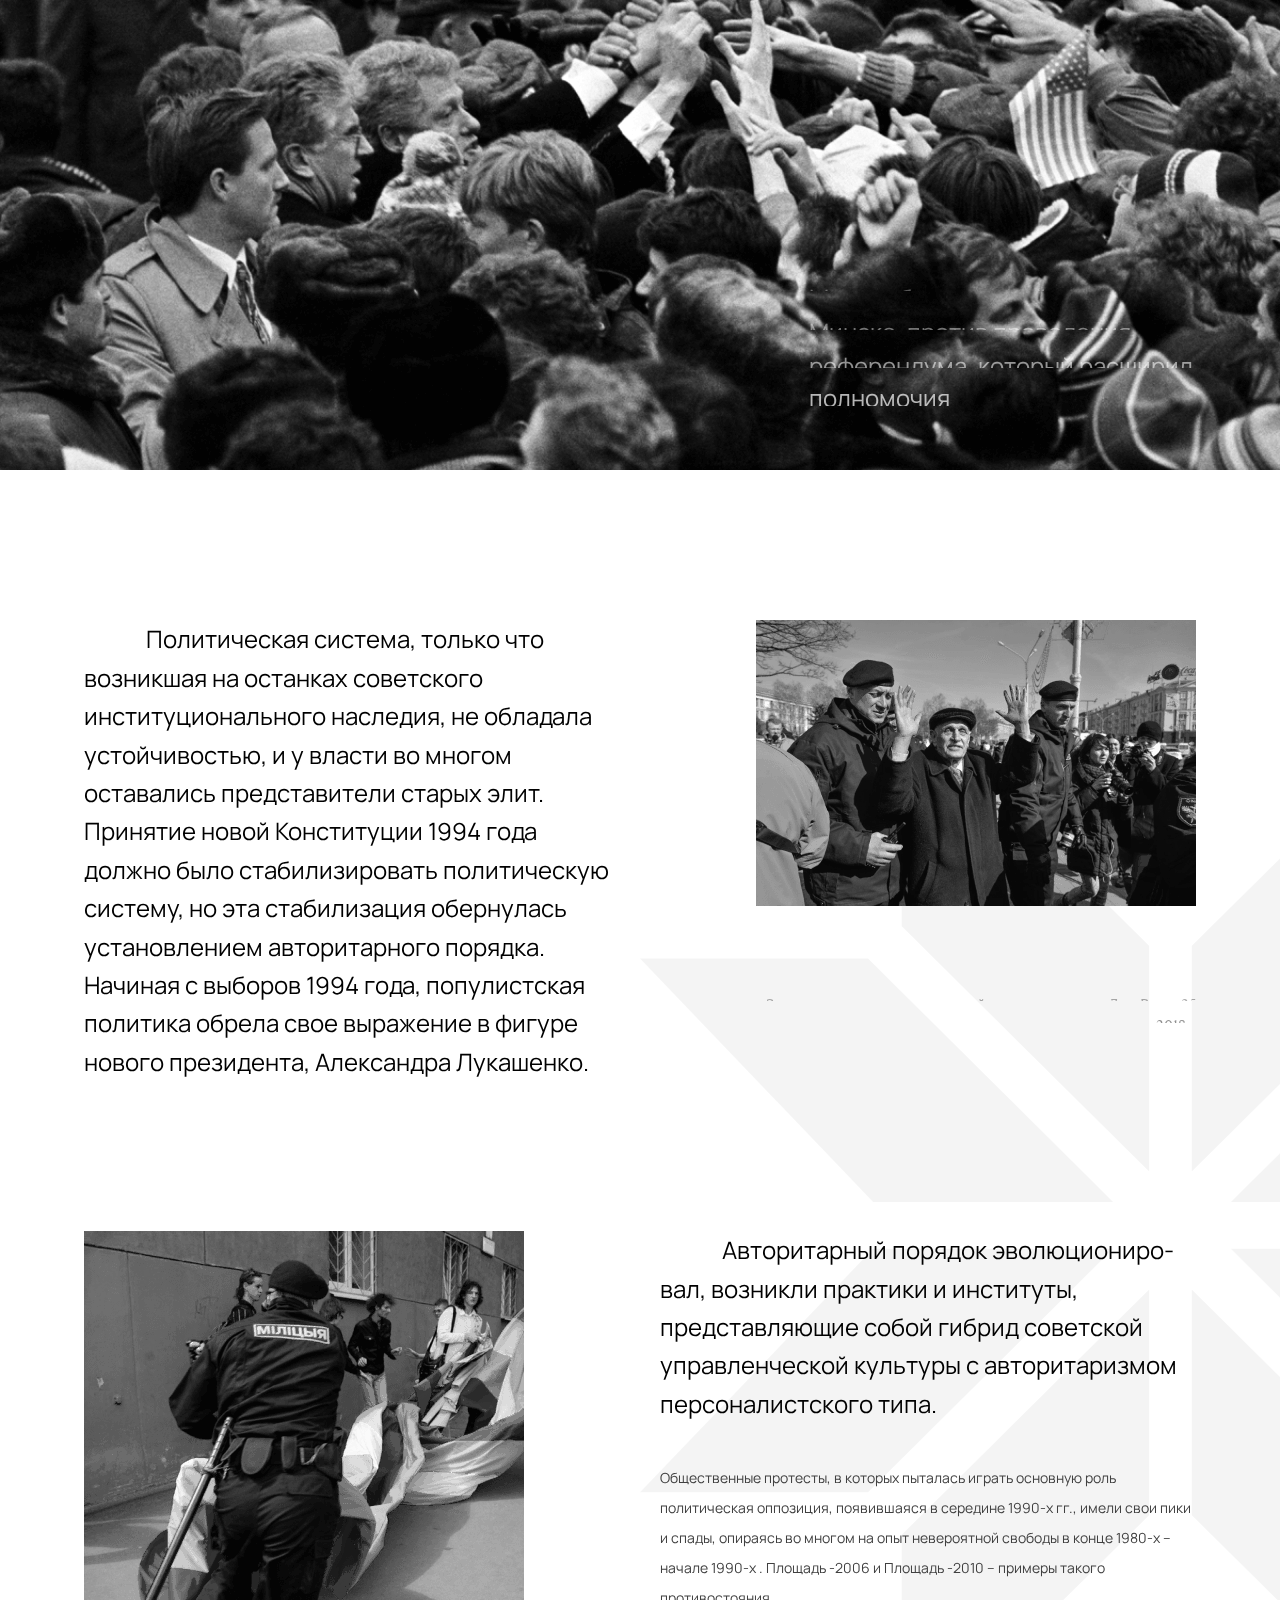
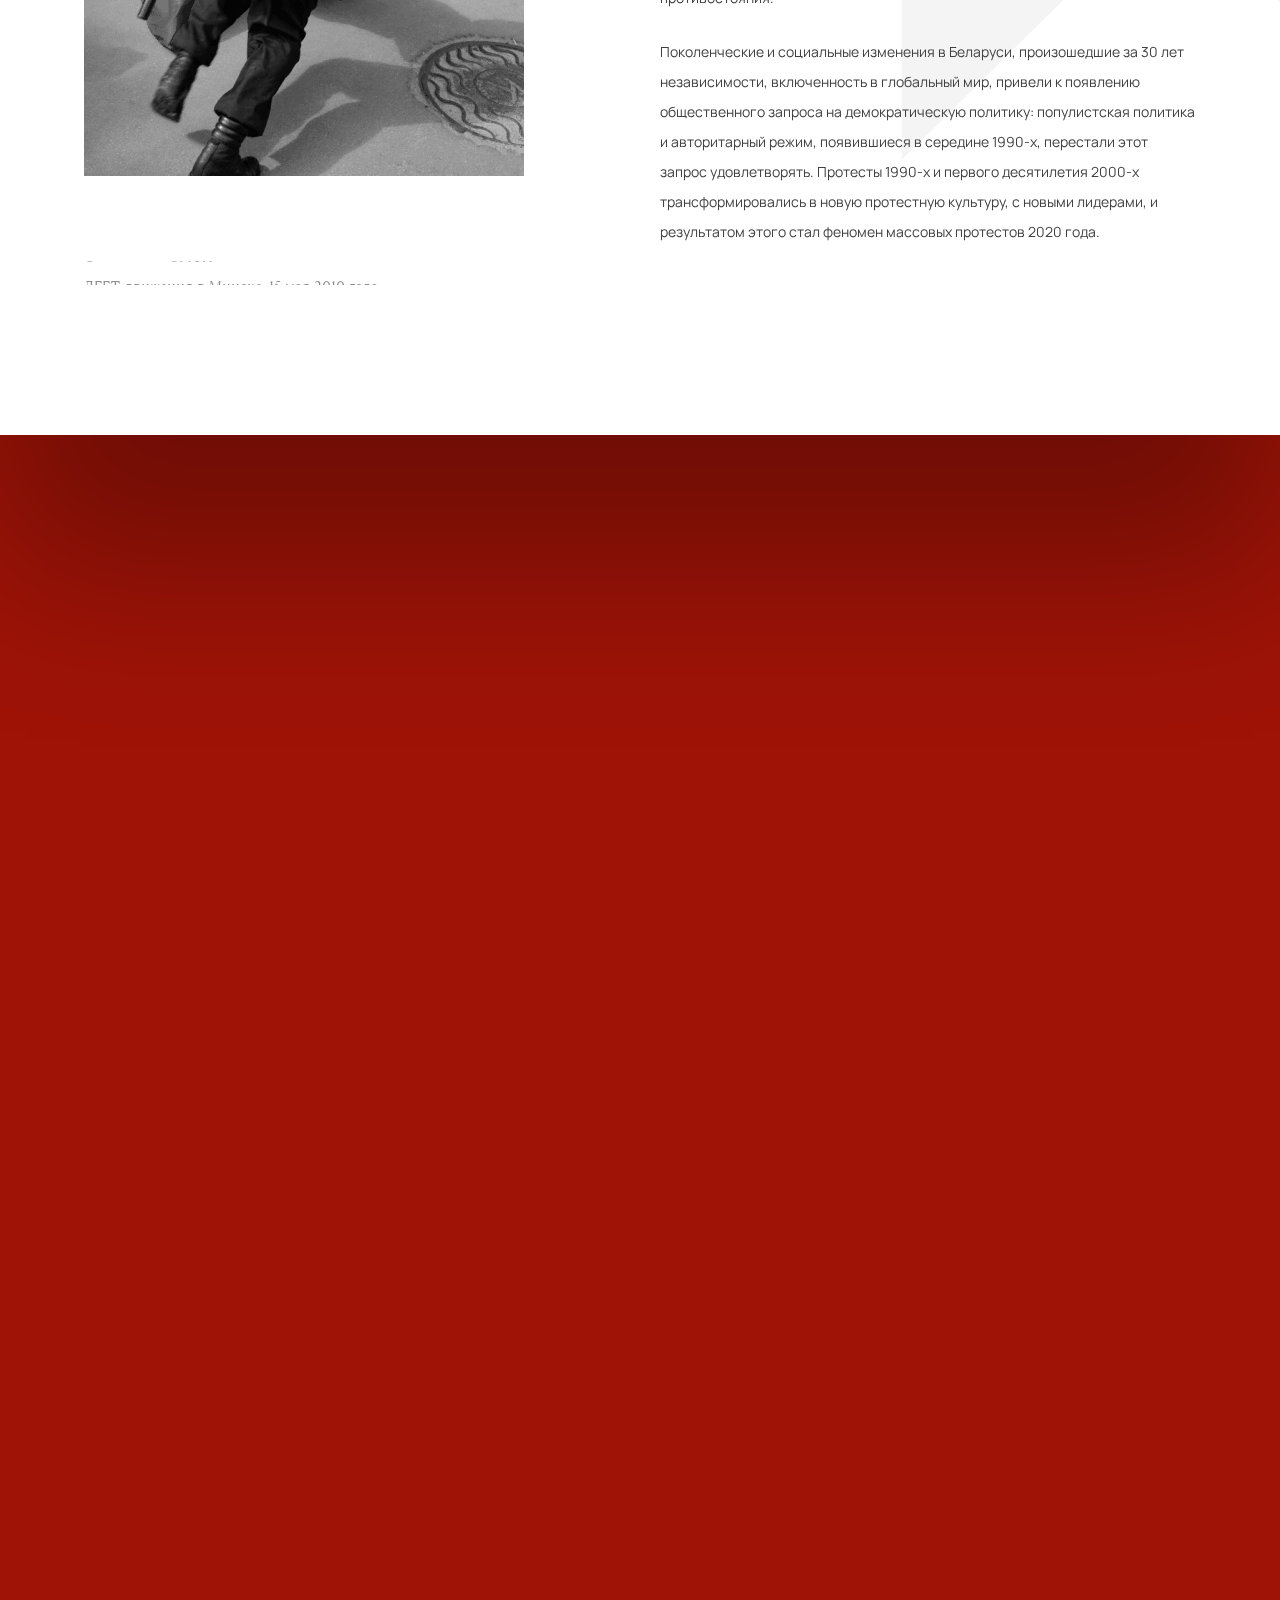
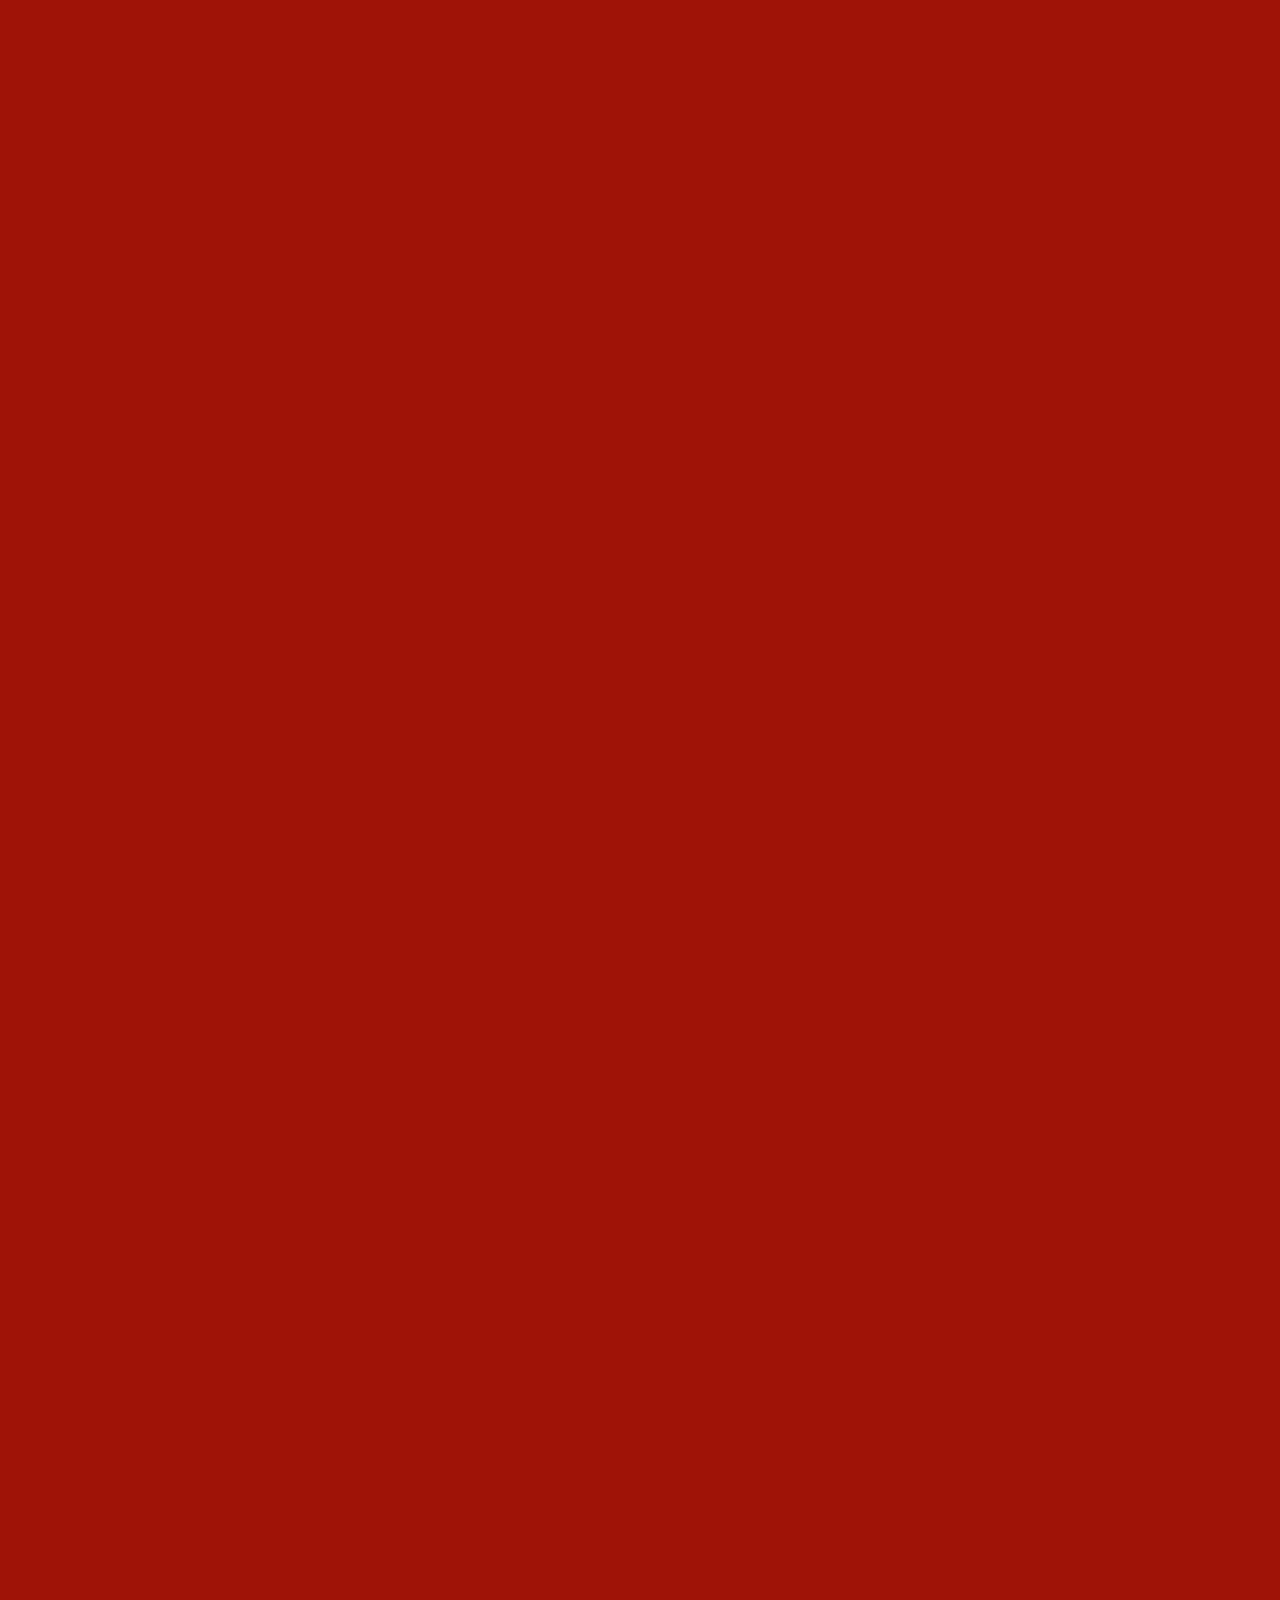
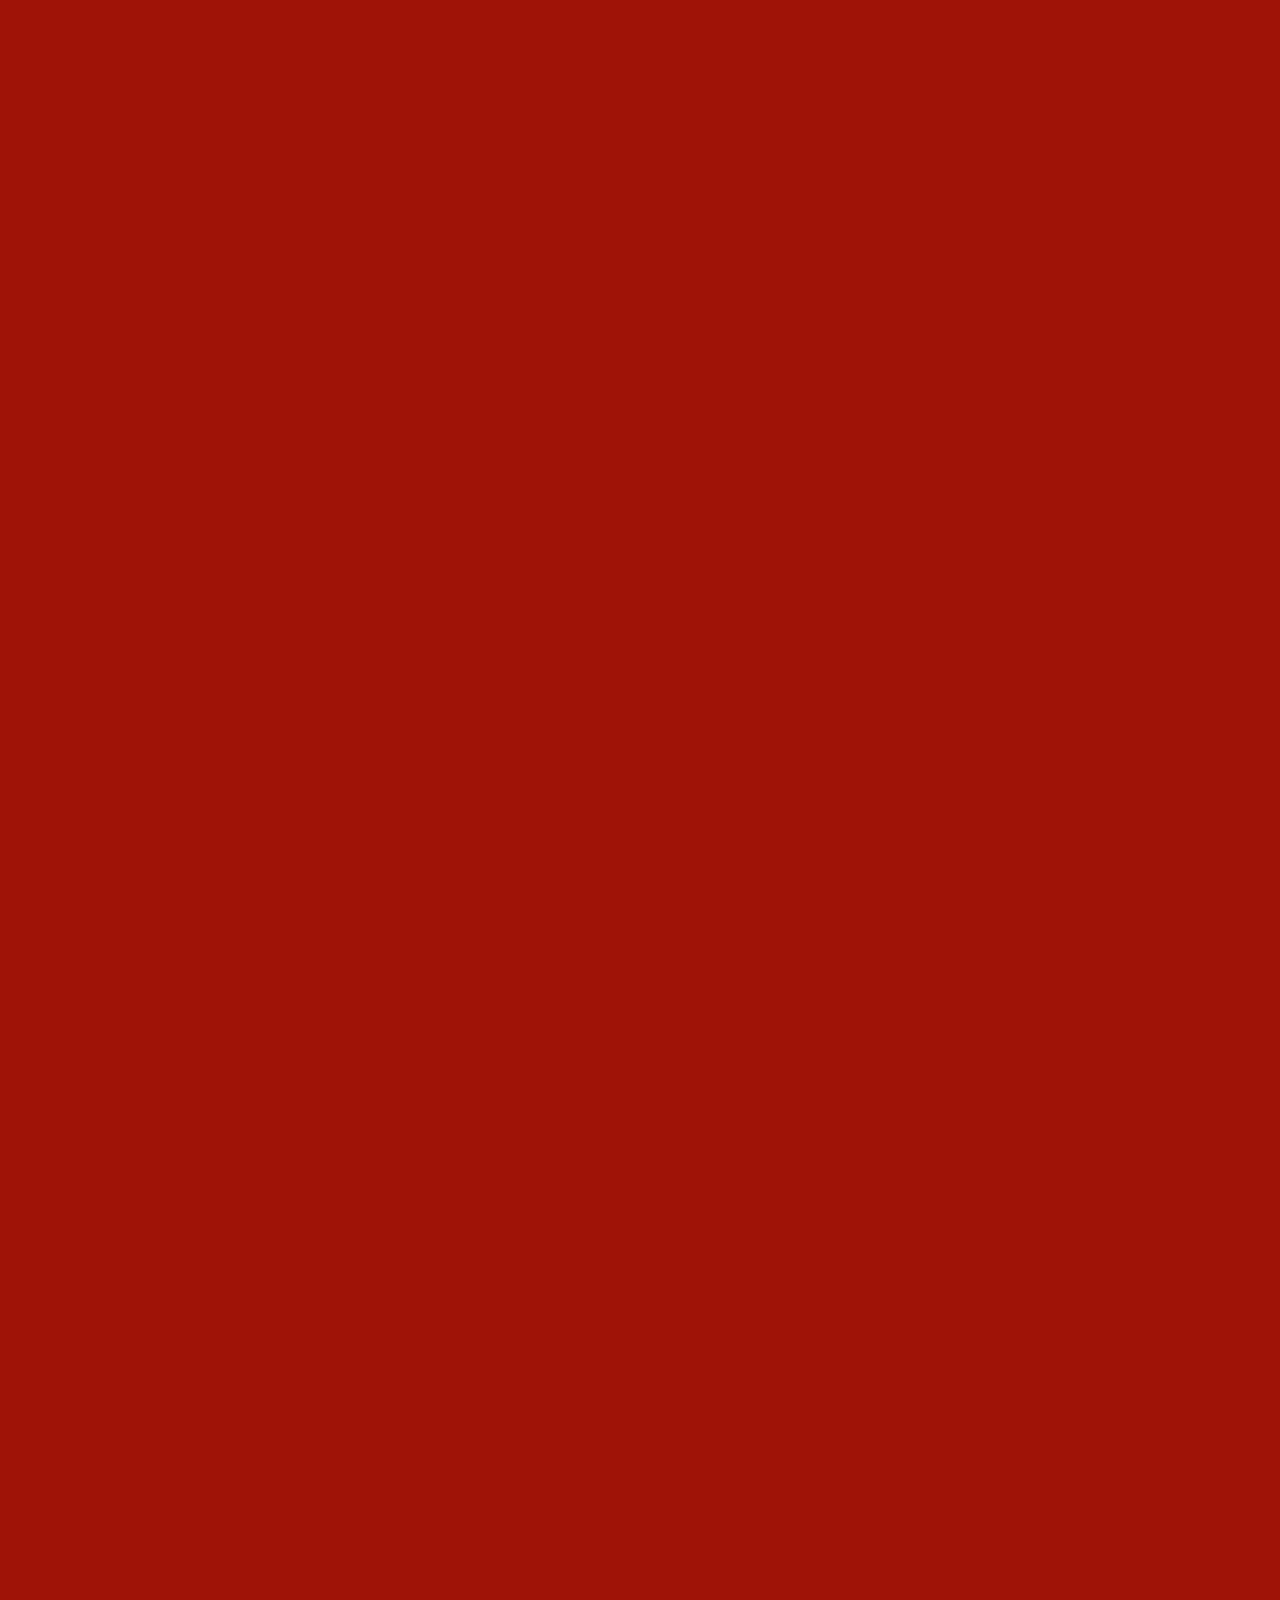
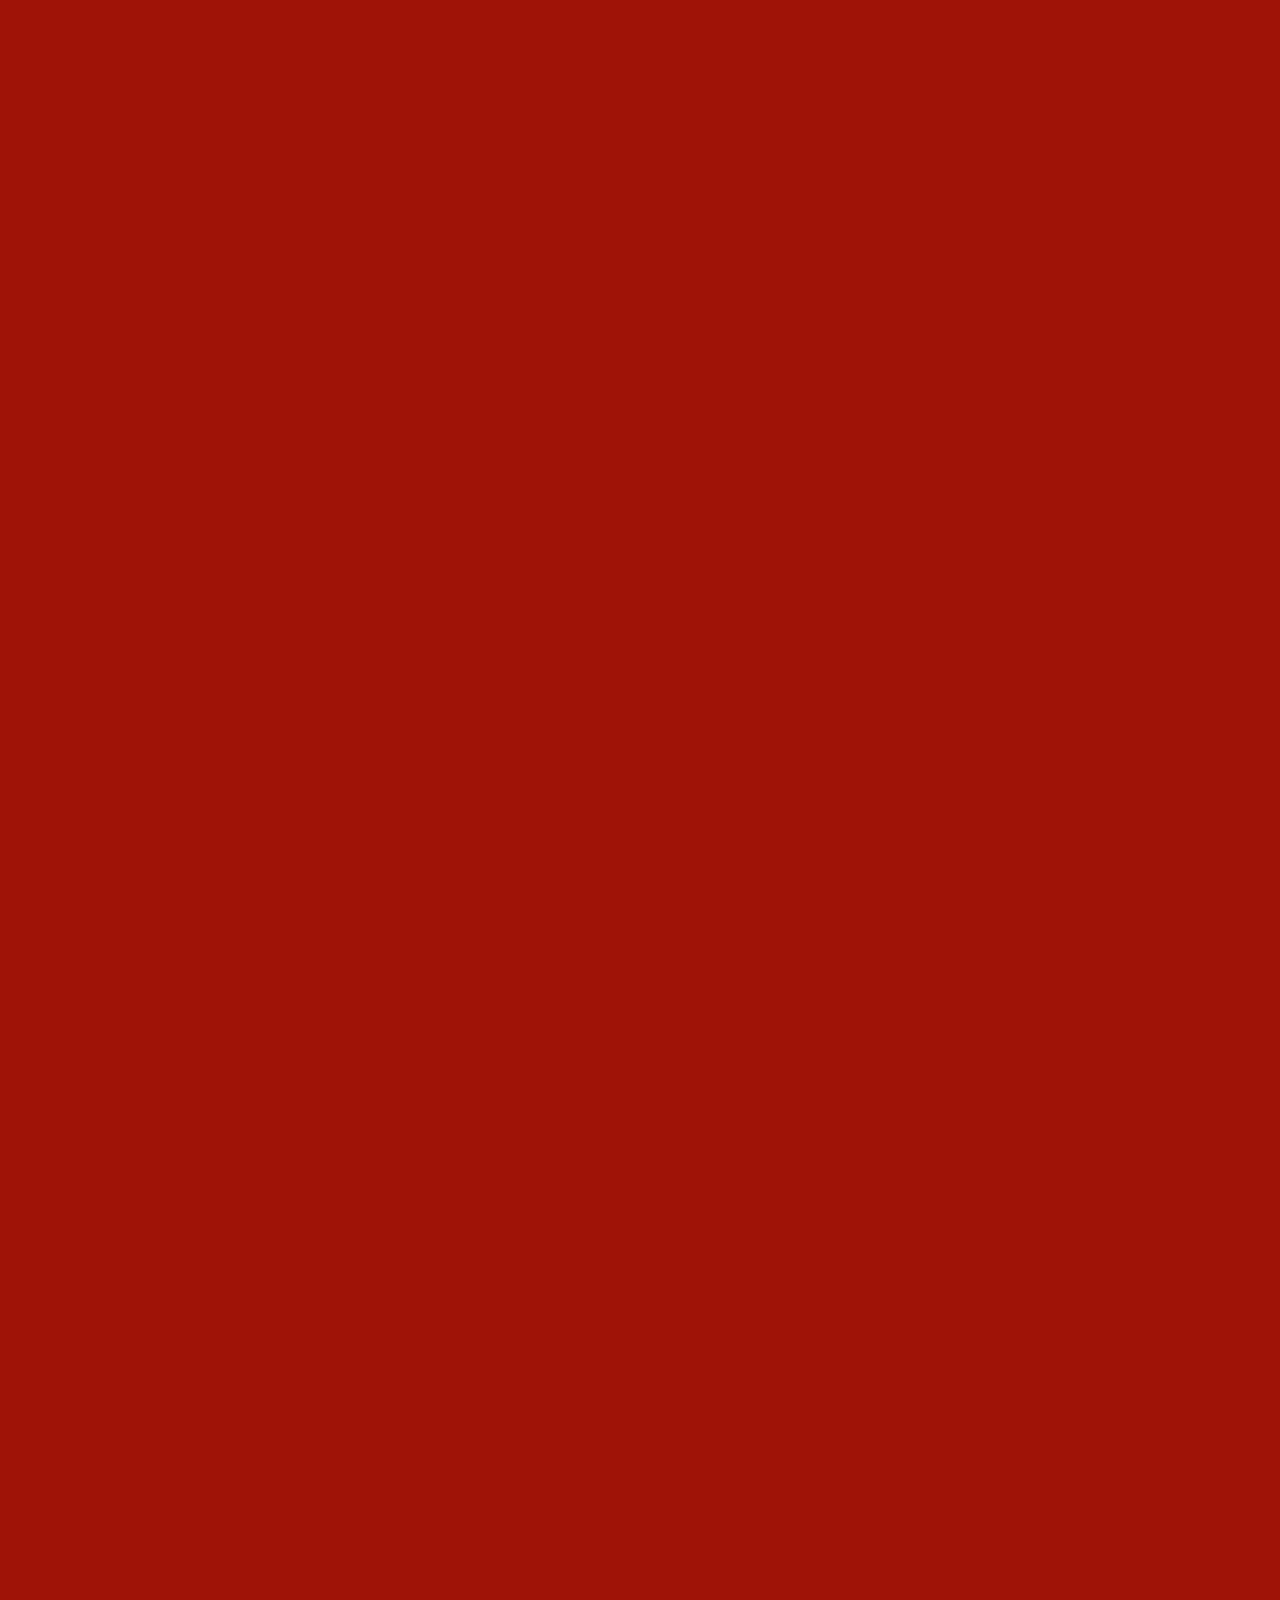
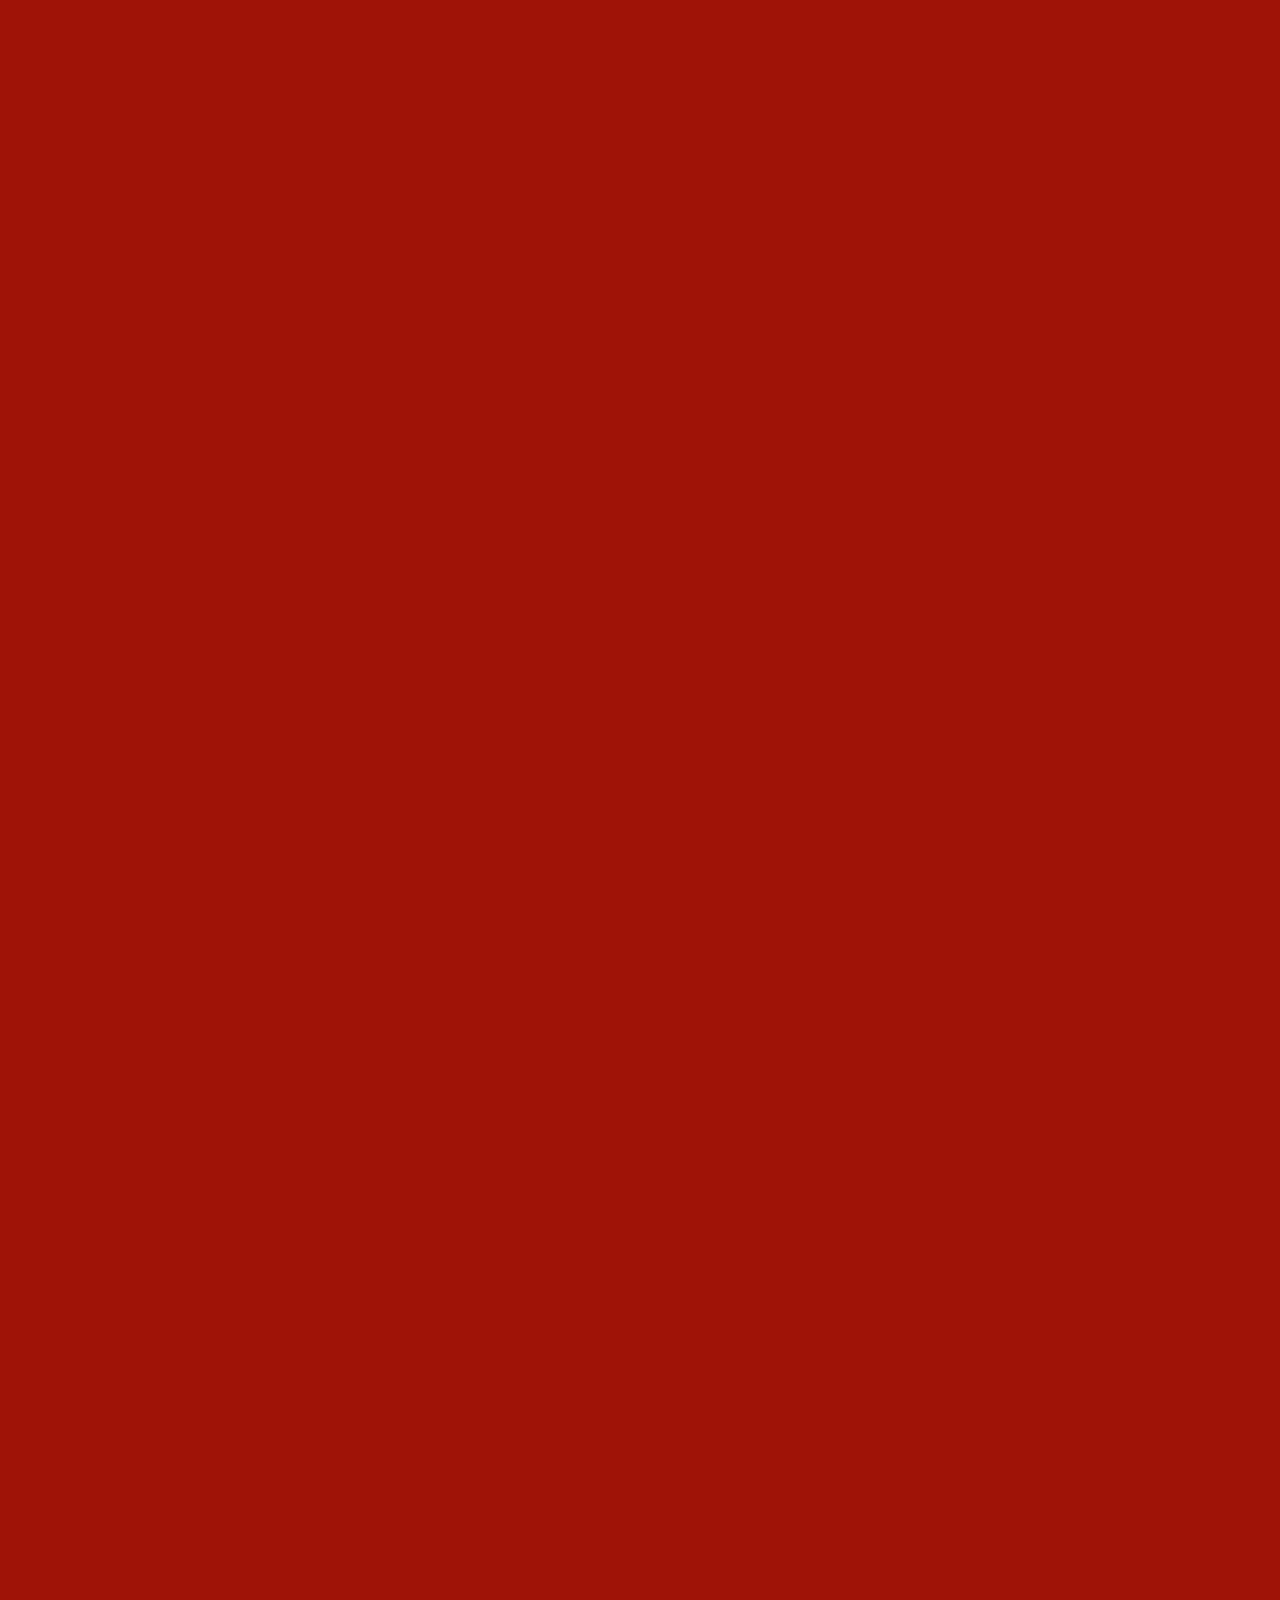
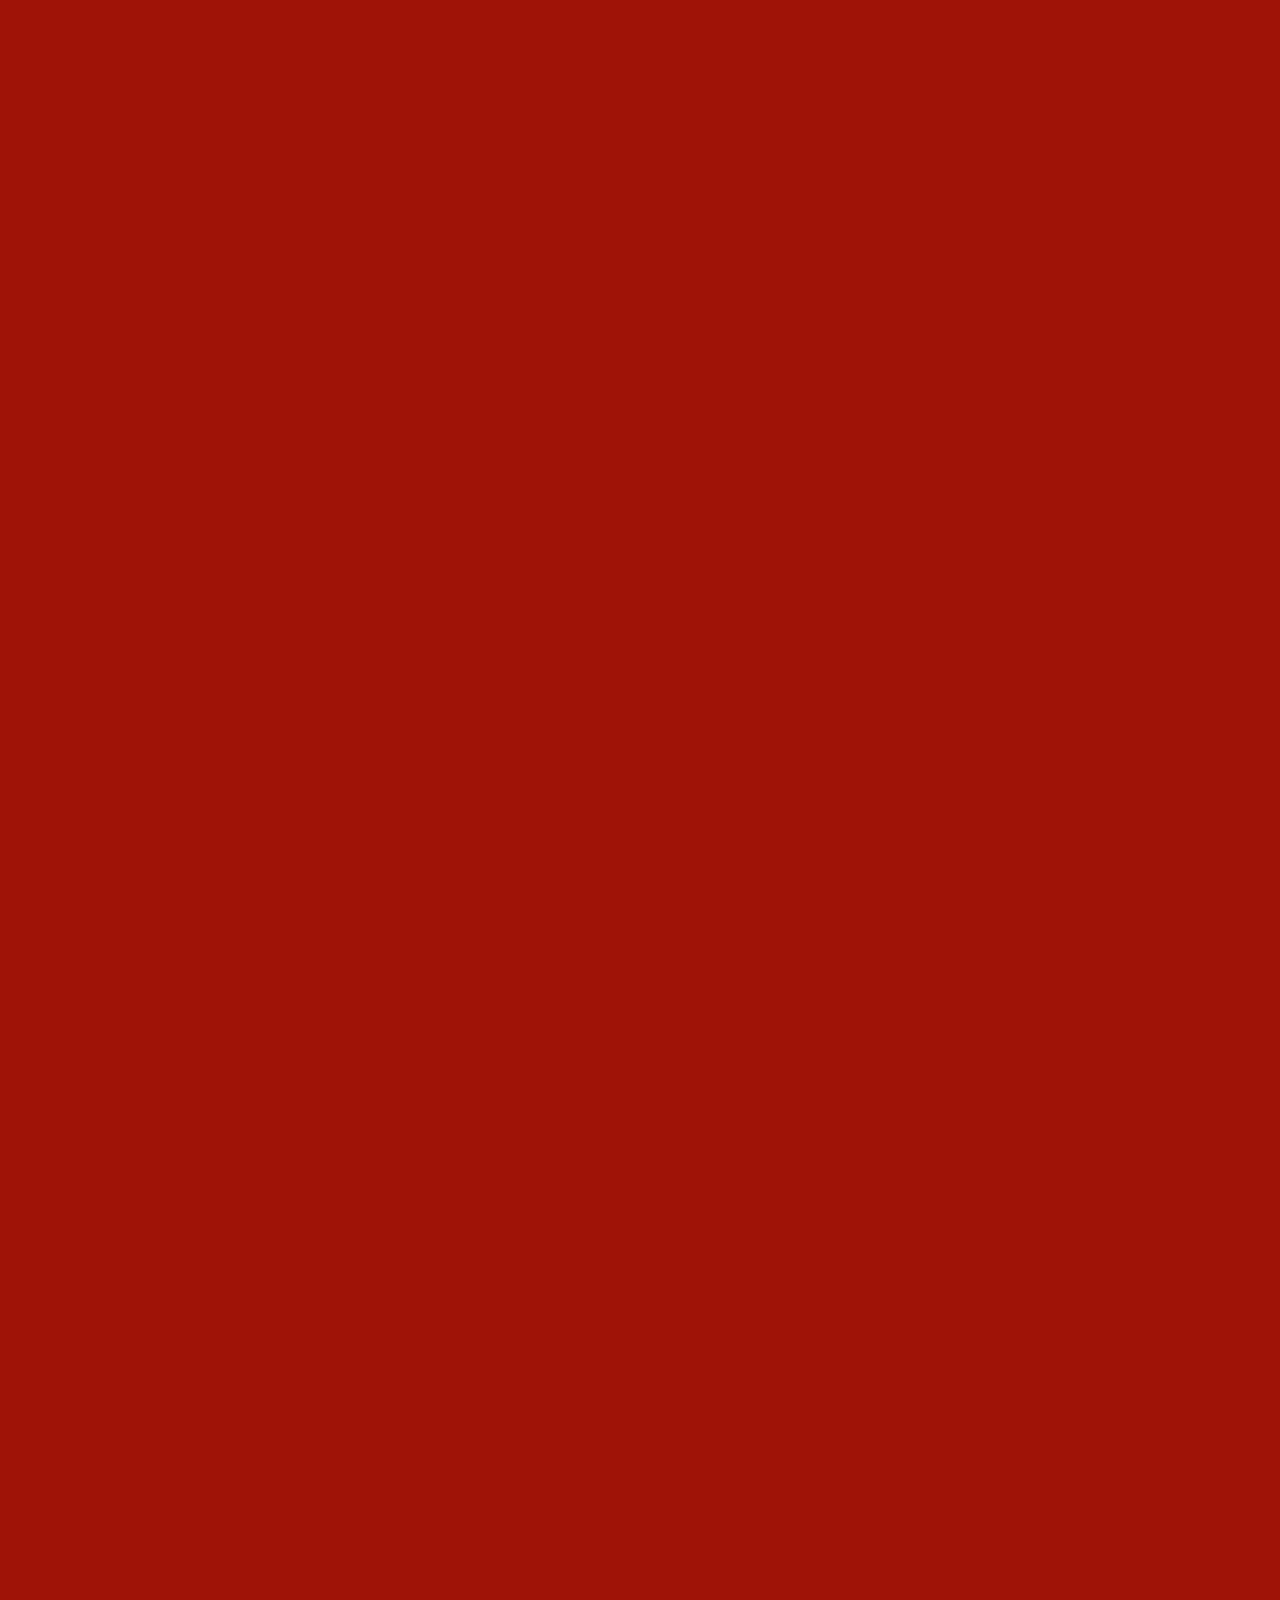
==== commit 57d6b7e4: "30.11 -v2" ====
--- a/index.html
+++ b/index.html
@@ -97,7 +97,7 @@
 
 		<div class="header__menu">
 
-			<div class="burger _cursor-pointer disable">
+			<div class="burger _cursor-pointer ">
 				<div></div>
 				<div></div>
 				<div></div>
@@ -153,7 +153,12 @@
 									<span>01</span>
 								</div>
 								<div class="page-menu__card-title">
-									<h3>Власть, авторитаризм, протест</h3>
+									<div class="native">
+										Власть, авторитаризм, протест
+									</div>
+									<div class="clone">
+										Власть, авторитаризм, протест
+									</div>
 								</div>
 							</div>
 						</div>
@@ -191,7 +196,12 @@
 									<span>02</span>
 								</div>
 								<div class="page-menu__card-title">
-									<h3>Общество, люди, судьбы</h3>
+									<div class="native">
+										Общество, люди, судьбы
+									</div>
+									<div class="clone">
+										Общество, люди, судьбы
+									</div>
 								</div>
 							</div>
 						</div>
@@ -219,7 +229,12 @@
 									<span>03</span>
 								</div>
 								<div class="page-menu__card-title">
-									<h3>Идеи, историческая память и идентичность</h3>
+									<div class="native">
+										Идеи, историческая память и идентичность
+									</div>
+									<div class="clone">
+										Идеи, историческая память и идентичность
+									</div>
 								</div>
 							</div>
 						</div>
@@ -261,7 +276,12 @@
 									<span>04</span>
 								</div>
 								<div class="page-menu__card-title">
-									<h3>Власть, авторитаризм, протест</h3>
+									<div class="native">
+										Власть, авторитаризм, протест
+									</div>
+									<div class="clone">
+										Власть, авторитаризм, протест
+									</div>
 								</div>
 							</div>
 						</div>
@@ -299,7 +319,12 @@
 									<span>05</span>
 								</div>
 								<div class="page-menu__card-title">
-									<h3>Общество, люди, судьбы</h3>
+									<div class="native">
+										Общество, люди, судьбы
+									</div>
+									<div class="clone">
+										Общество, люди, судьбы
+									</div>
 								</div>
 							</div>
 						</div>
@@ -327,7 +352,12 @@
 									<span>06</span>
 								</div>
 								<div class="page-menu__card-title">
-									<h3>Идеи, историческая память и идентичность</h3>
+									<div class="native">
+										Идеи, историческая память и идентичность
+									</div>
+									<div class="clone">
+										Идеи, историческая память и идентичность
+									</div>
 								</div>
 							</div>
 						</div>
@@ -369,7 +399,12 @@
 									<span>07</span>
 								</div>
 								<div class="page-menu__card-title">
-									<h3>Власть, авторитаризм, протест</h3>
+									<div class="native">
+										Власть, авторитаризм, протест
+									</div>
+									<div class="clone">
+										Власть, авторитаризм, протест
+									</div>
 								</div>
 							</div>
 						</div>
@@ -407,7 +442,12 @@
 									<span>08</span>
 								</div>
 								<div class="page-menu__card-title">
-									<h3>Общество, люди, судьбы</h3>
+									<div class="native">
+										Общество, люди, судьбы
+									</div>
+									<div class="clone">
+										Общество, люди, судьбы
+									</div>
 								</div>
 							</div>
 						</div>
@@ -435,7 +475,12 @@
 									<span>09</span>
 								</div>
 								<div class="page-menu__card-title">
-									<h3>Идеи, историческая память и идентичность</h3>
+									<div class="native">
+										Идеи, историческая память и идентичность
+									</div>
+									<div class="clone">
+										Идеи, историческая память и идентичность
+									</div>
 								</div>
 							</div>
 						</div>
@@ -463,7 +508,12 @@
 									<span>10</span>
 								</div>
 								<div class="page-menu__card-title">
-									<h3>Идеи, историческая память и идентичность</h3>
+									<div class="native">
+										Идеи, историческая память и идентичность
+									</div>
+									<div class="clone">
+										Идеи, историческая память и идентичность
+									</div>
 								</div>
 							</div>
 						</div>
--- a/styles/index.css
+++ b/styles/index.css
@@ -1233,6 +1233,23 @@
   width: 100%;
   min-width: 0;
   color: #fff;
+  cursor: -webkit-grab;
+  cursor: grab;
+}
+
+.page-menu__slider * {
+  cursor: -webkit-grab;
+  cursor: grab;
+}
+
+.page-menu__slider .swiper-wrapper.grabbing {
+  cursor: -webkit-grabbing;
+  cursor: grabbing;
+}
+
+.page-menu__slider .swiper-wrapper.grabbing * {
+  cursor: -webkit-grabbing;
+  cursor: grabbing;
 }
 
 .page-menu__slider-controls {
@@ -1243,6 +1260,11 @@
       -ms-flex-align: center;
           align-items: center;
   margin-top: 4rem;
+  cursor: none;
+}
+
+.page-menu__slider-controls * {
+  cursor: none;
 }
 
 .page-menu__slider-controls .swiper-button-prev.swiper-button-disabled svg,
@@ -1321,6 +1343,41 @@
 .page-menu__card-title {
   width: 100%;
   text-align: center;
+  position: relative;
+}
+
+.page-menu__card-title .split-child {
+  position: absolute !important;
+  top: 50%;
+  left: 50%;
+  -webkit-transform: translate(-50%, -50%);
+      -ms-transform: translate(-50%, -50%);
+          transform: translate(-50%, -50%);
+  width: 100%;
+}
+
+.page-menu__card-title .split-child .clone > div,
+.page-menu__card-title .split-child .native > div {
+  overflow: hidden;
+}
+
+.page-menu__card-title .split-child .clone > div > div,
+.page-menu__card-title .split-child .native > div > div {
+  -webkit-transition: -webkit-transform 1.2s cubic-bezier(0.19, 1, 0.22, 1);
+  transition: -webkit-transform 1.2s cubic-bezier(0.19, 1, 0.22, 1);
+  -o-transition: transform 1.2s cubic-bezier(0.19, 1, 0.22, 1);
+  transition: transform 1.2s cubic-bezier(0.19, 1, 0.22, 1);
+  transition: transform 1.2s cubic-bezier(0.19, 1, 0.22, 1), -webkit-transform 1.2s cubic-bezier(0.19, 1, 0.22, 1);
+}
+
+.page-menu__card-title .split-child .clone > div > div {
+  -webkit-transform: translate(0, 100%) !important;
+      -ms-transform: translate(0, 100%) !important;
+          transform: translate(0, 100%) !important;
+}
+
+.page-menu__card-title .split-child > div {
+  overflow: hidden;
 }
 
 .dots {
@@ -3399,6 +3456,18 @@
     fill: rgba(159, 19, 7, 0.2);
   }
 
+  .page-menu__card:hover .page-menu__card-title .native > div > div {
+    -webkit-transform: translate(0, -100%) !important;
+        -ms-transform: translate(0, -100%) !important;
+            transform: translate(0, -100%) !important;
+  }
+
+  .page-menu__card:hover .page-menu__card-title .clone > div > div {
+    -webkit-transform: translate(0) !important;
+        -ms-transform: translate(0) !important;
+            transform: translate(0) !important;
+  }
+
   .incident-section .incident-item .incident-item__hover {
     -webkit-transition: opacity 1.8s cubic-bezier(0.19, 1, 0.22, 1);
     -o-transition: opacity 1.8s cubic-bezier(0.19, 1, 0.22, 1);
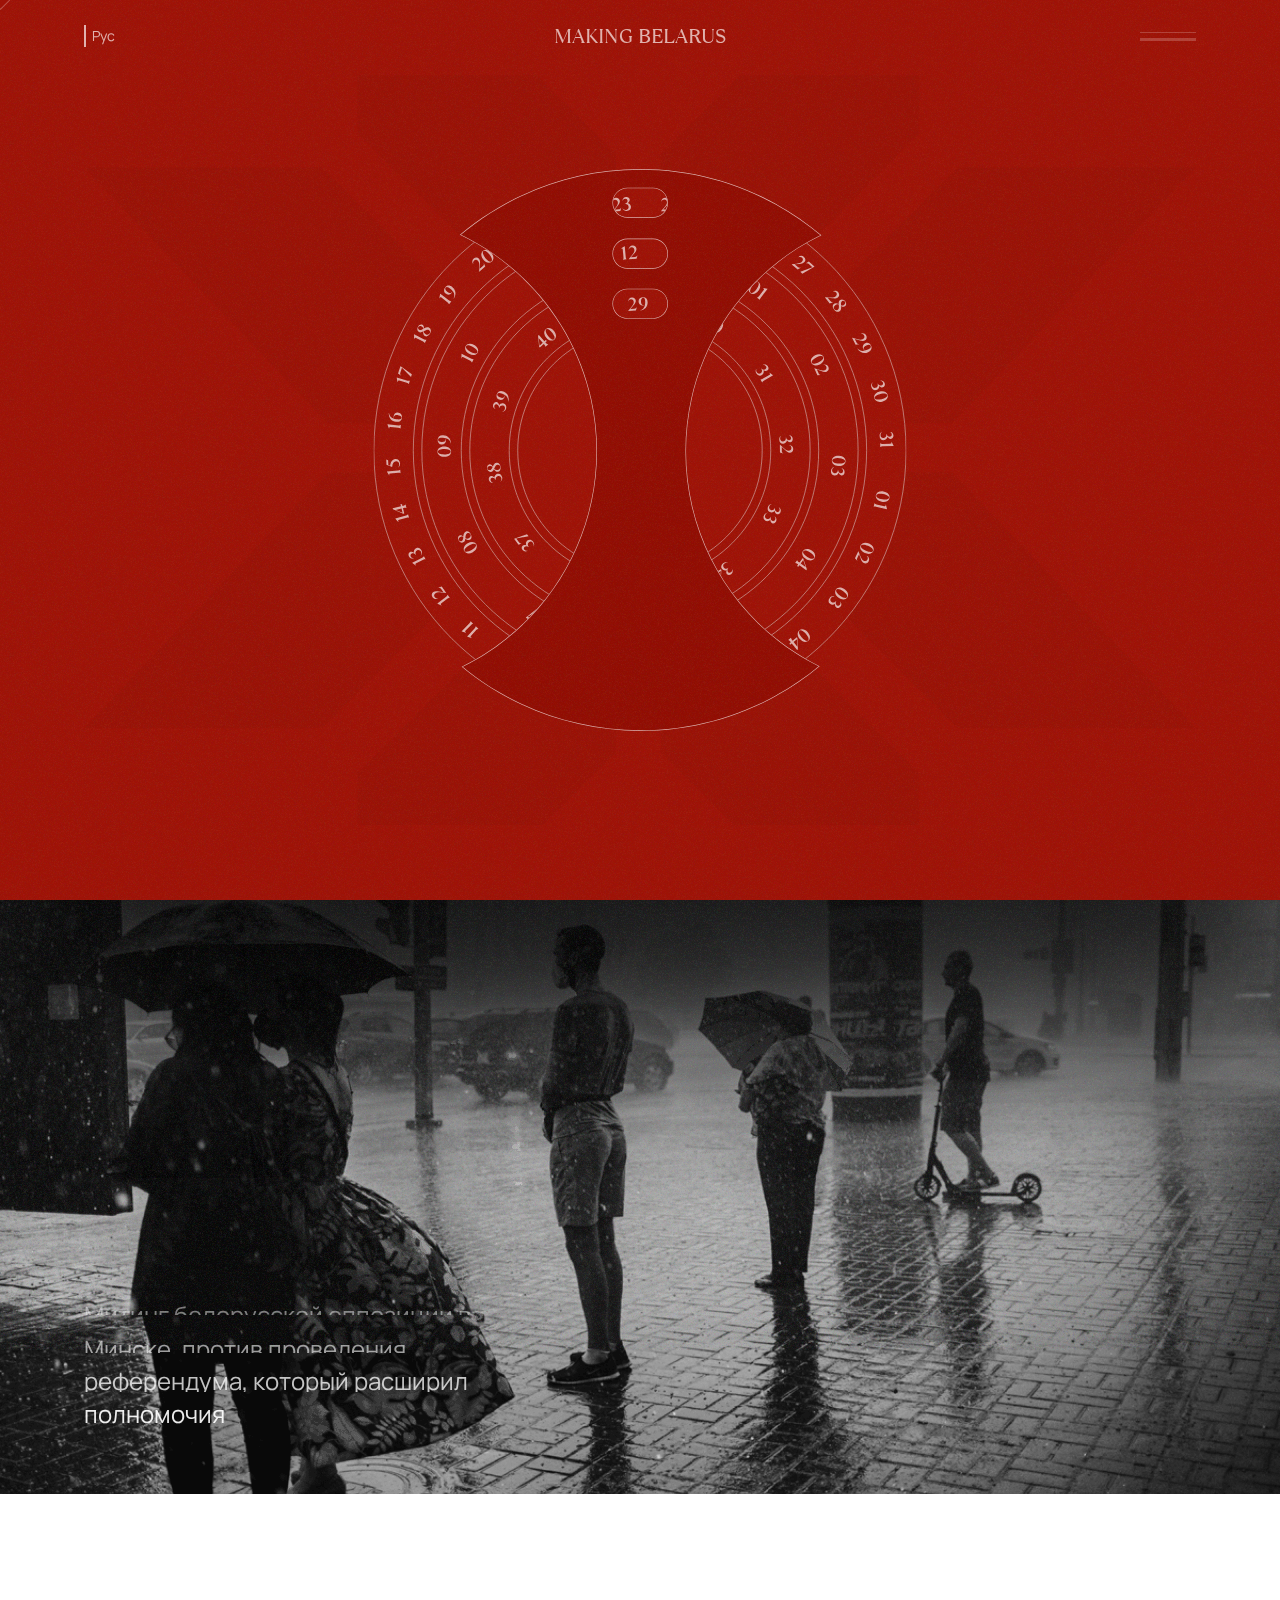
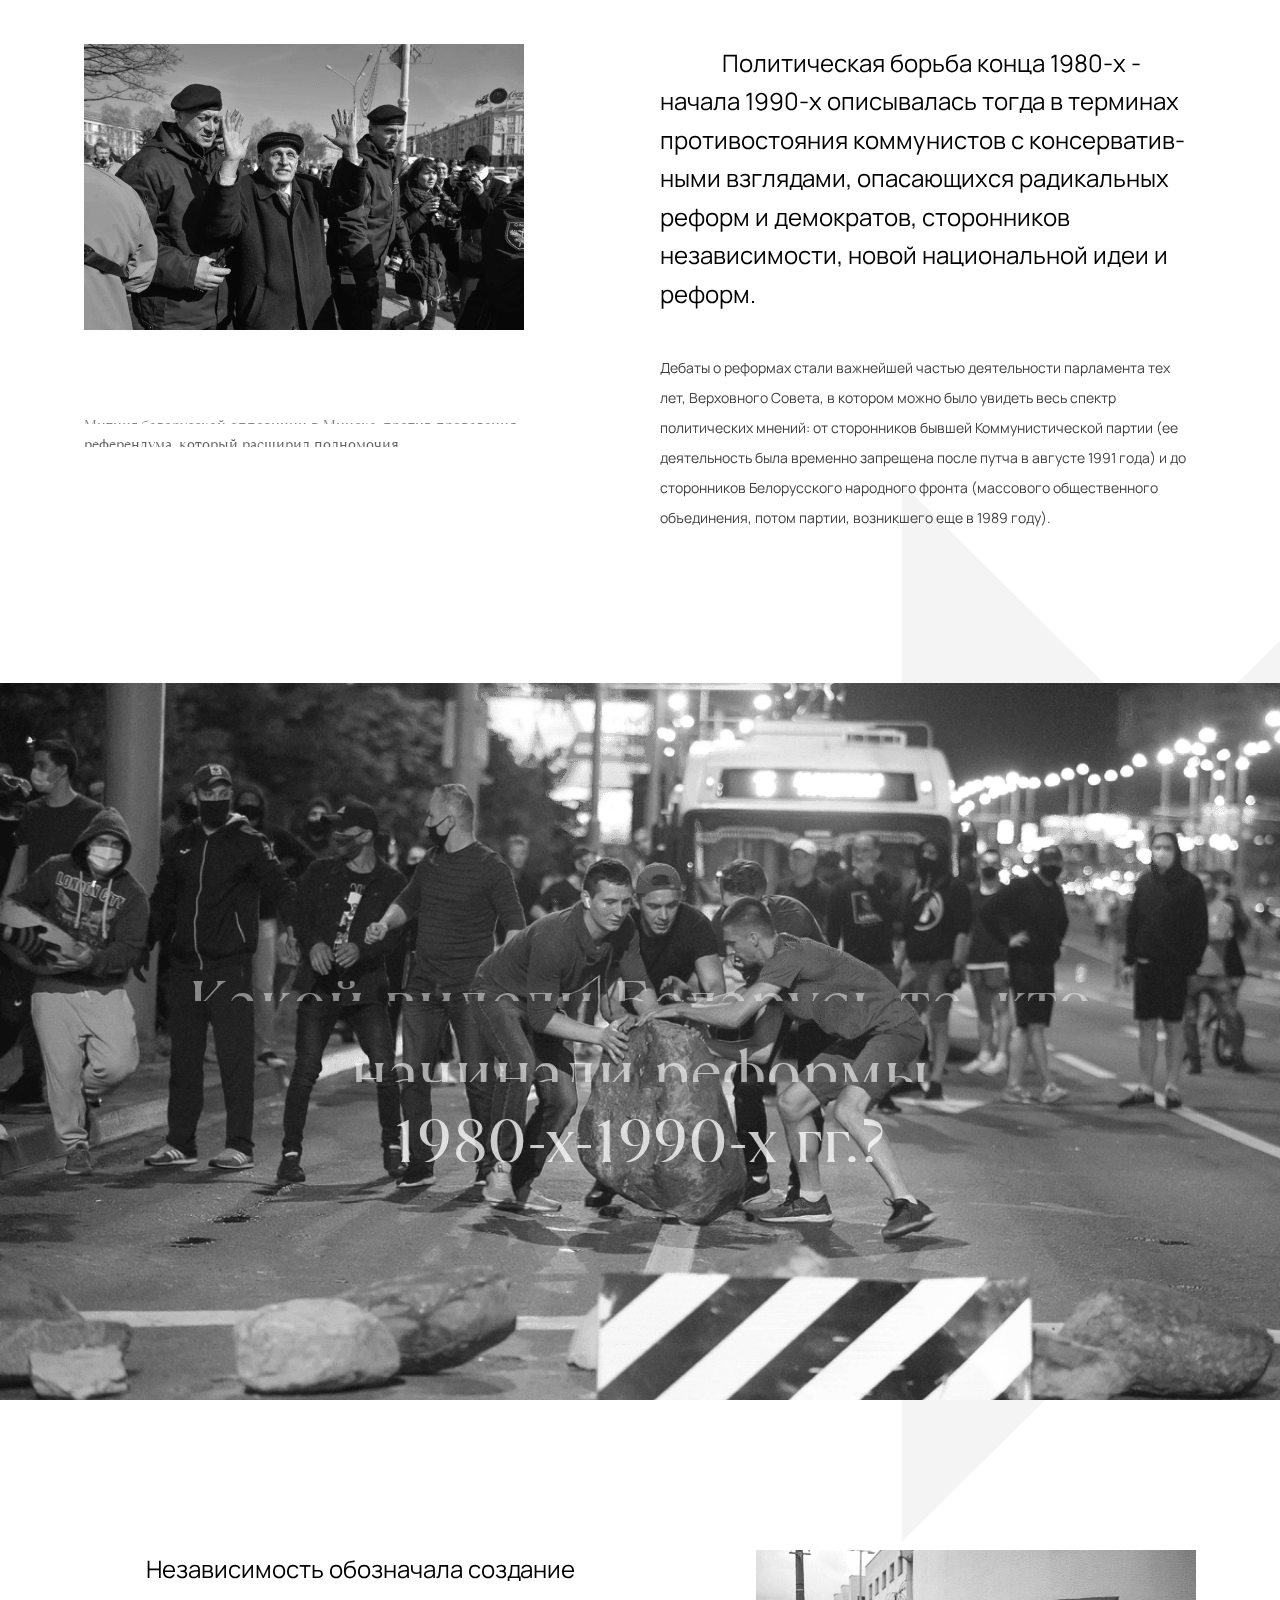
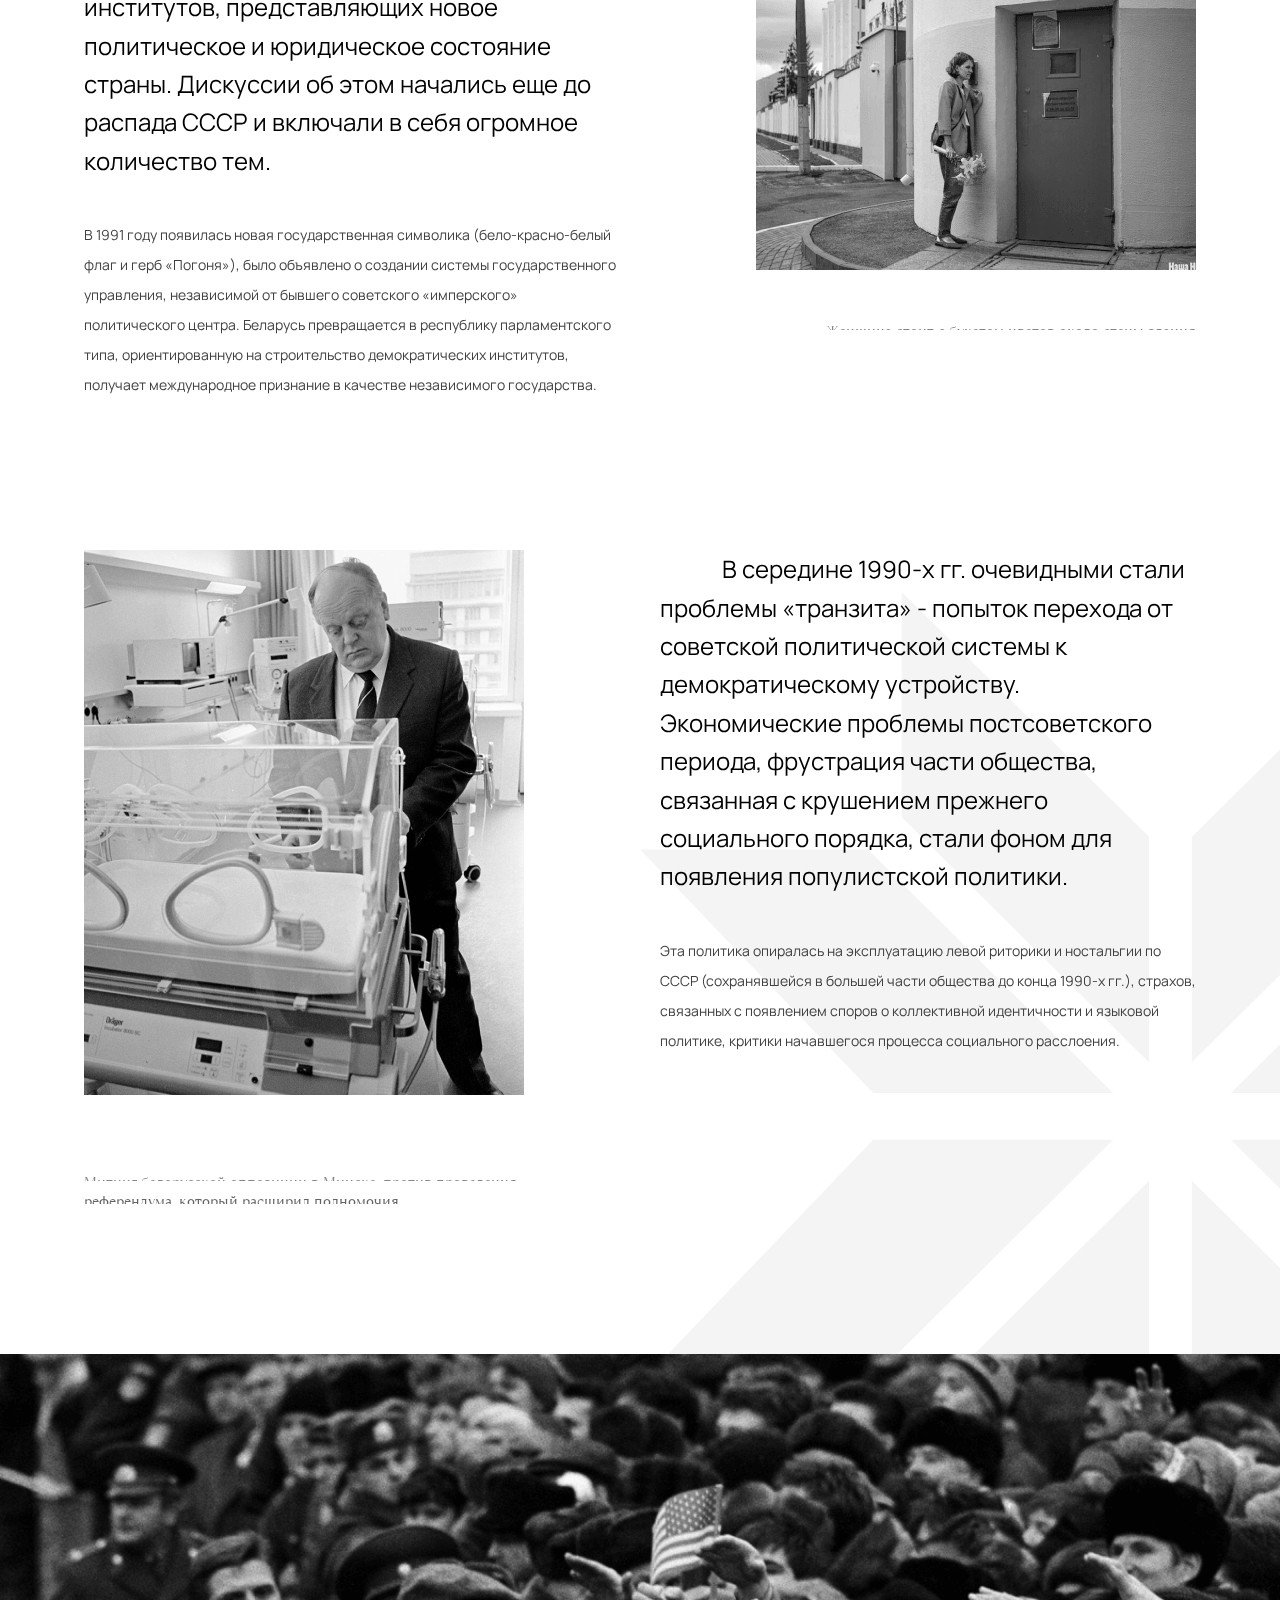
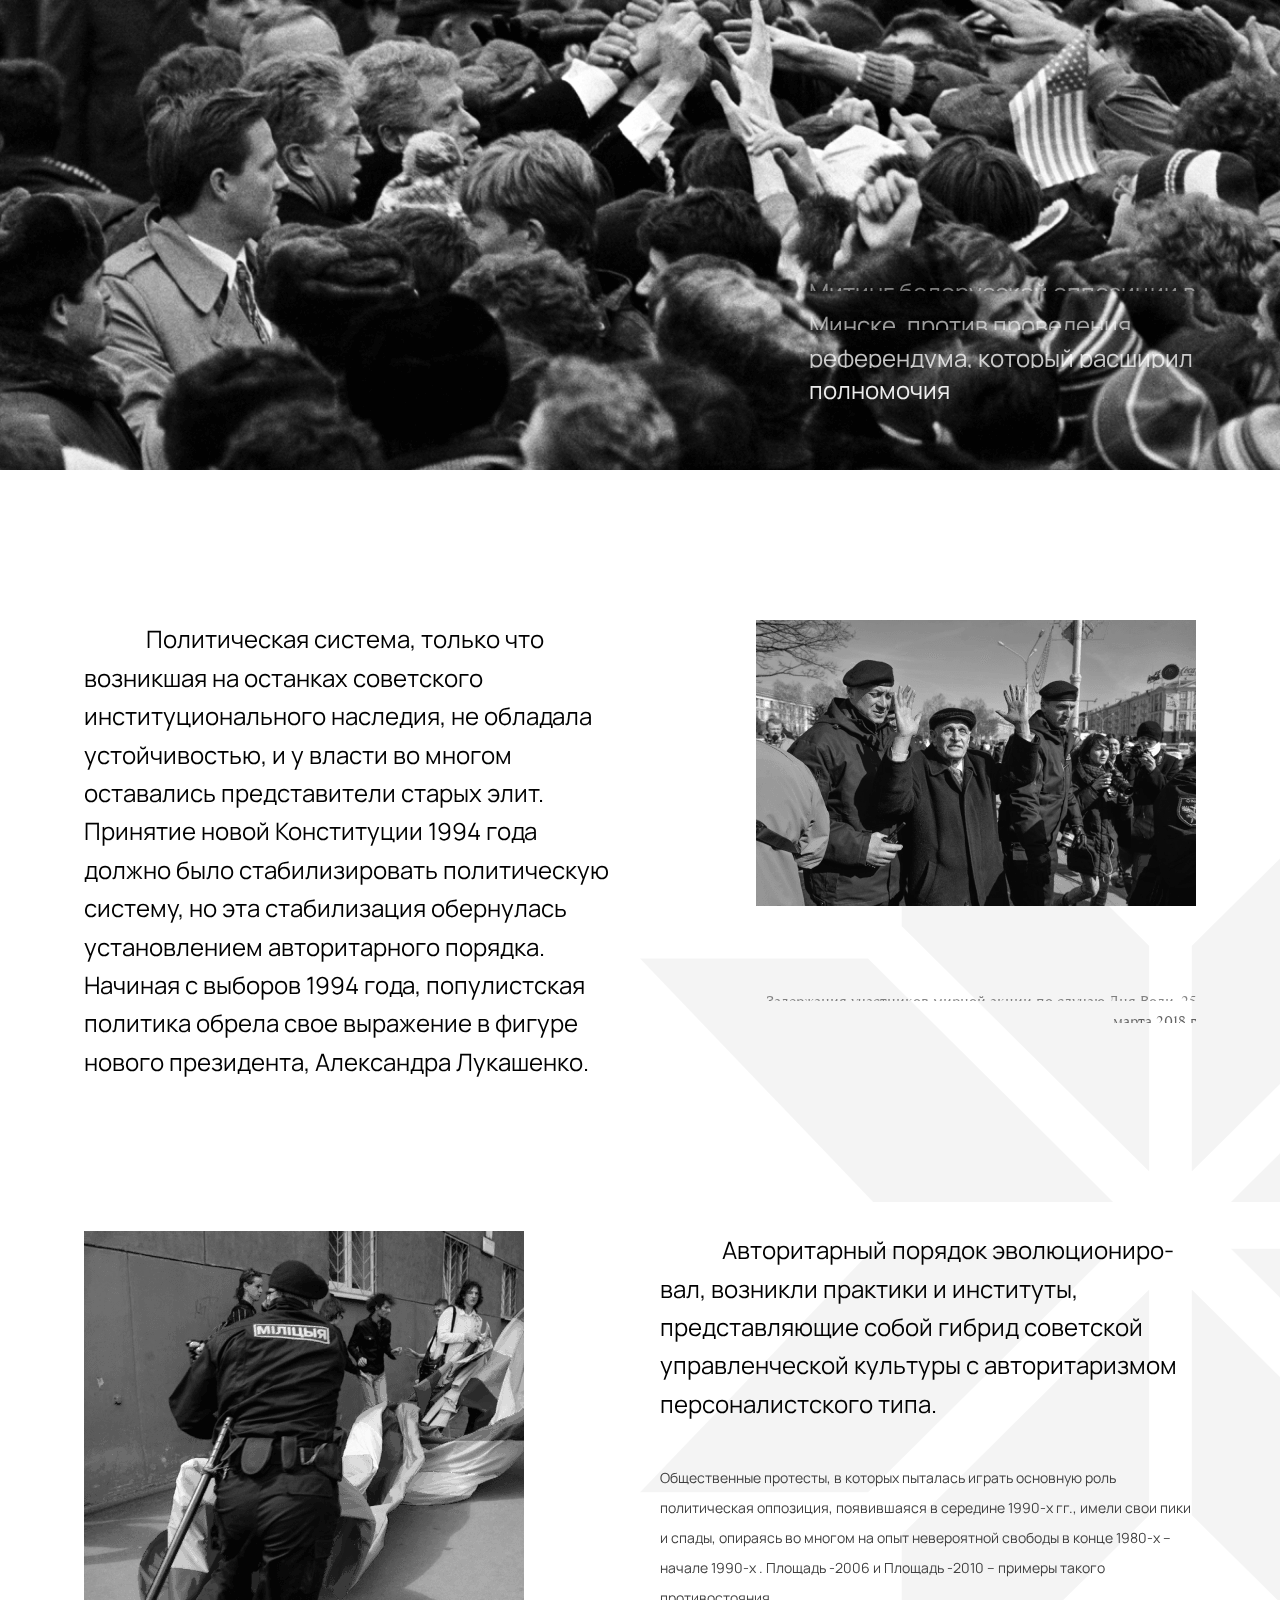
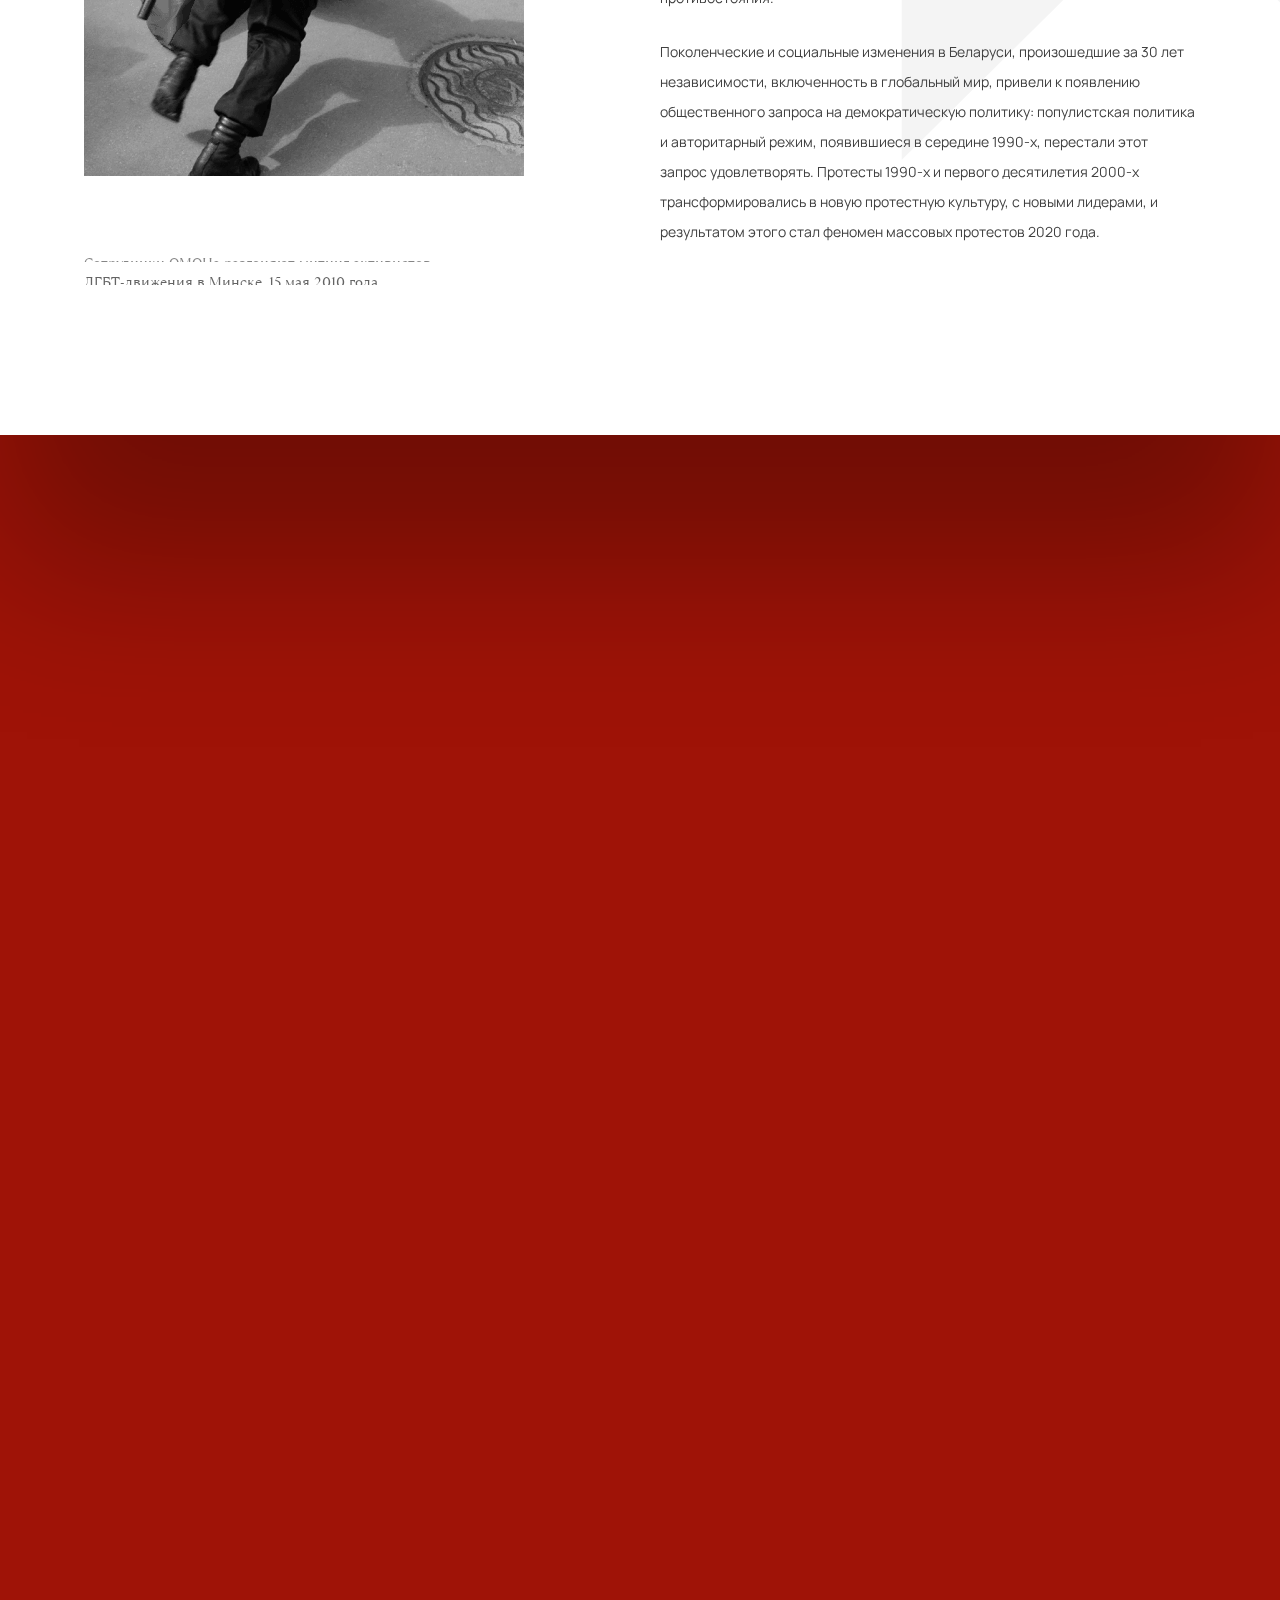
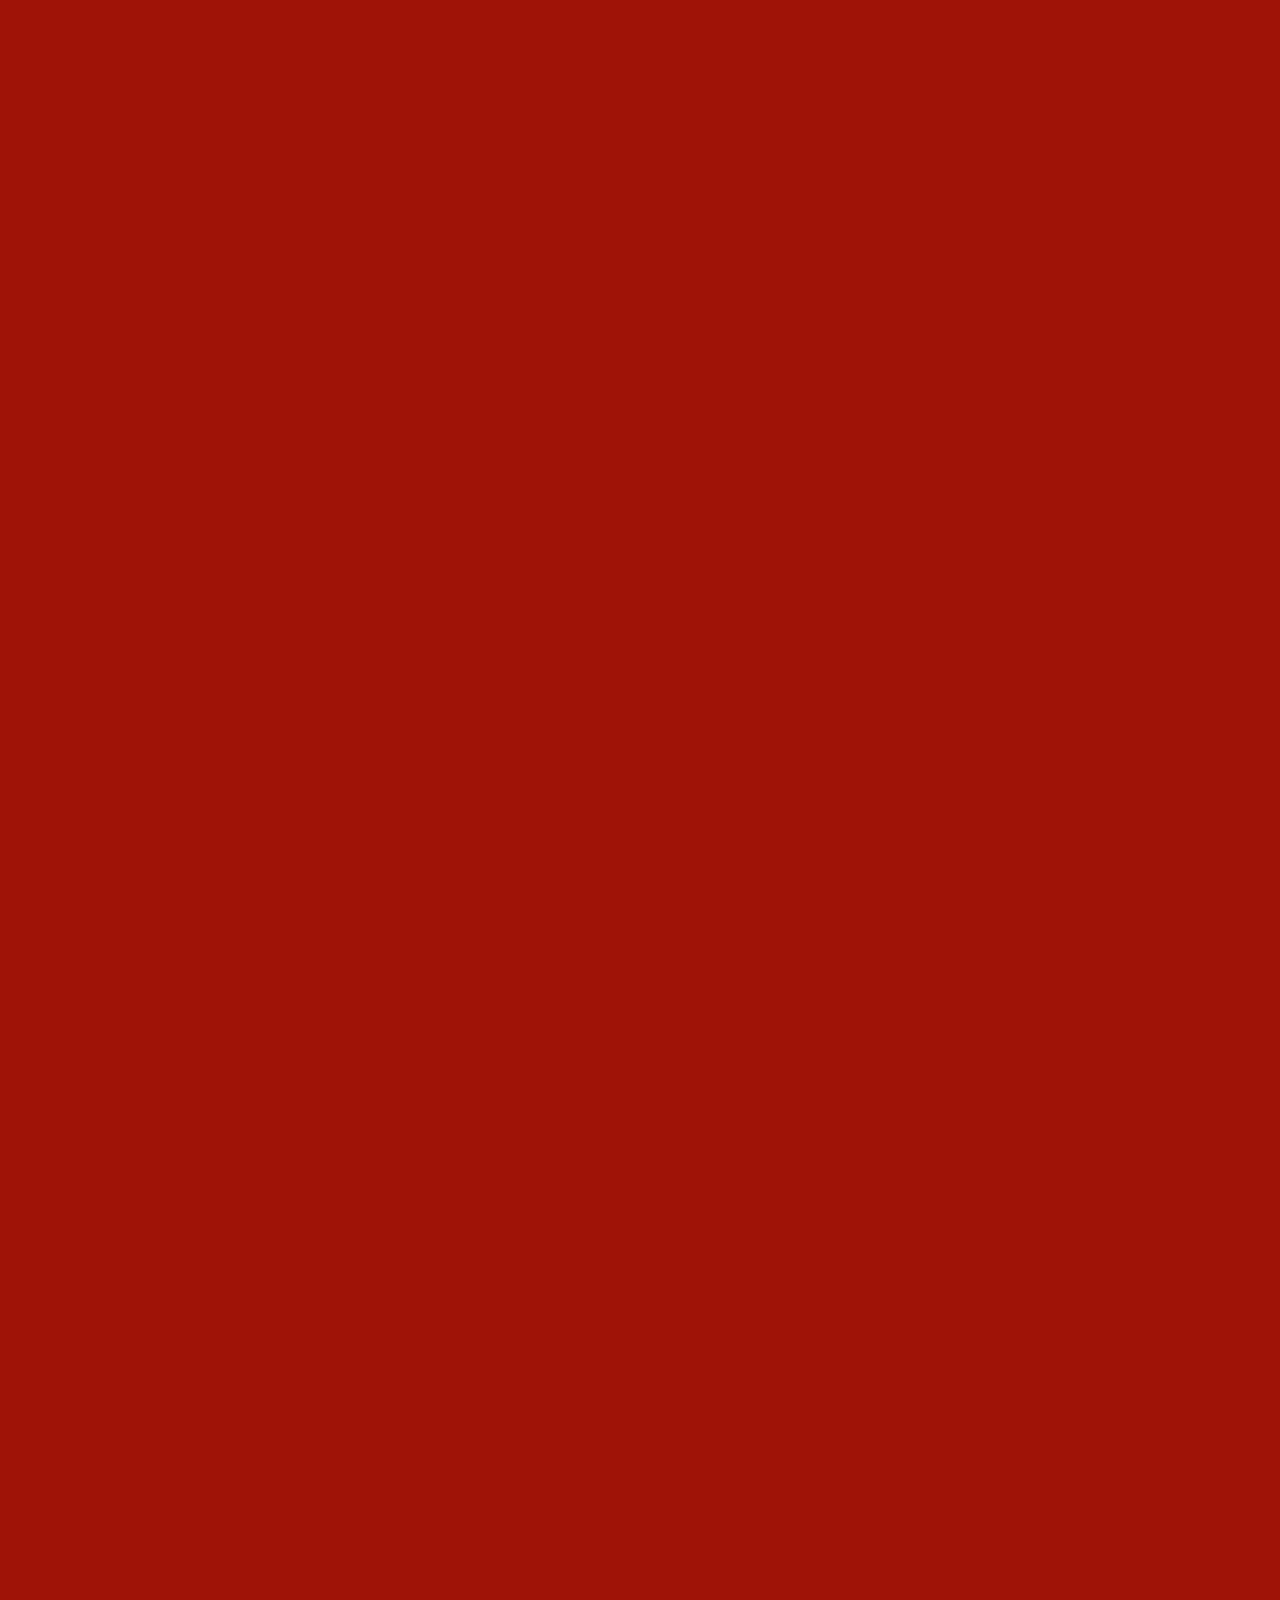
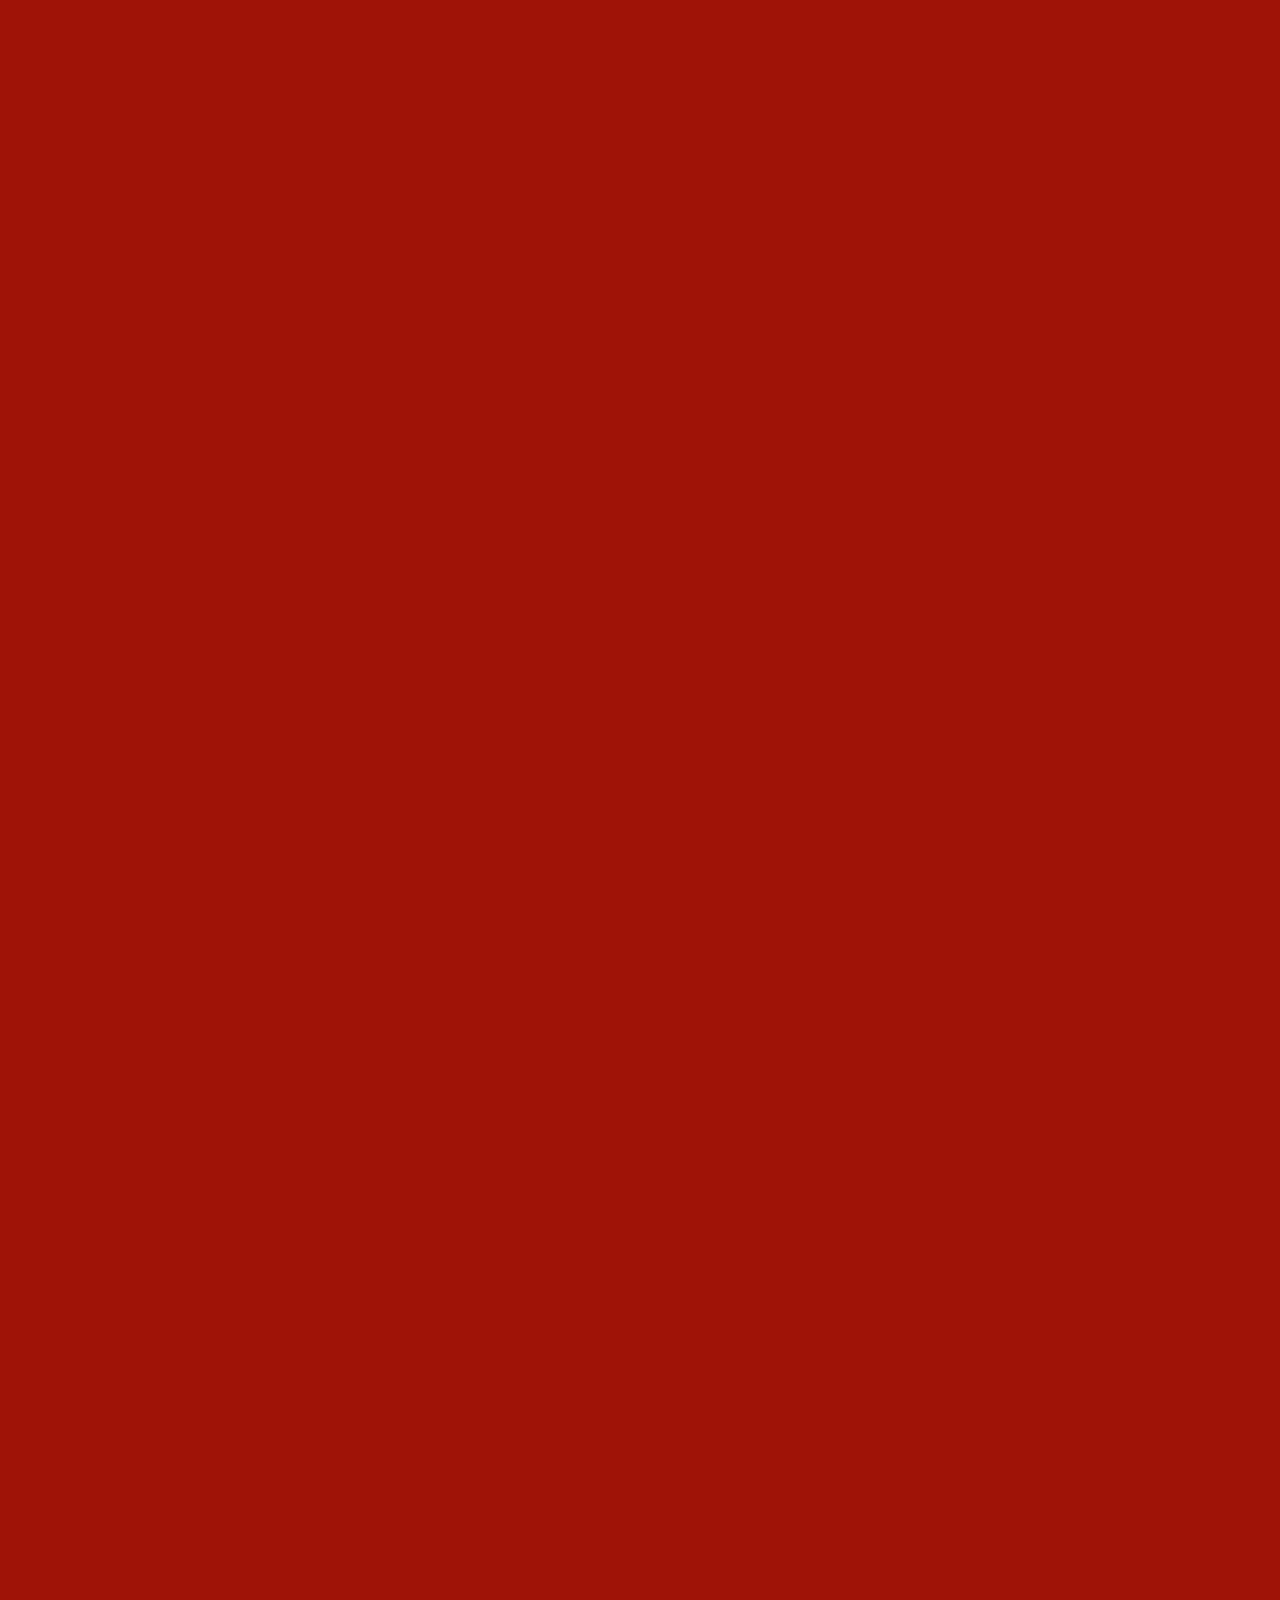
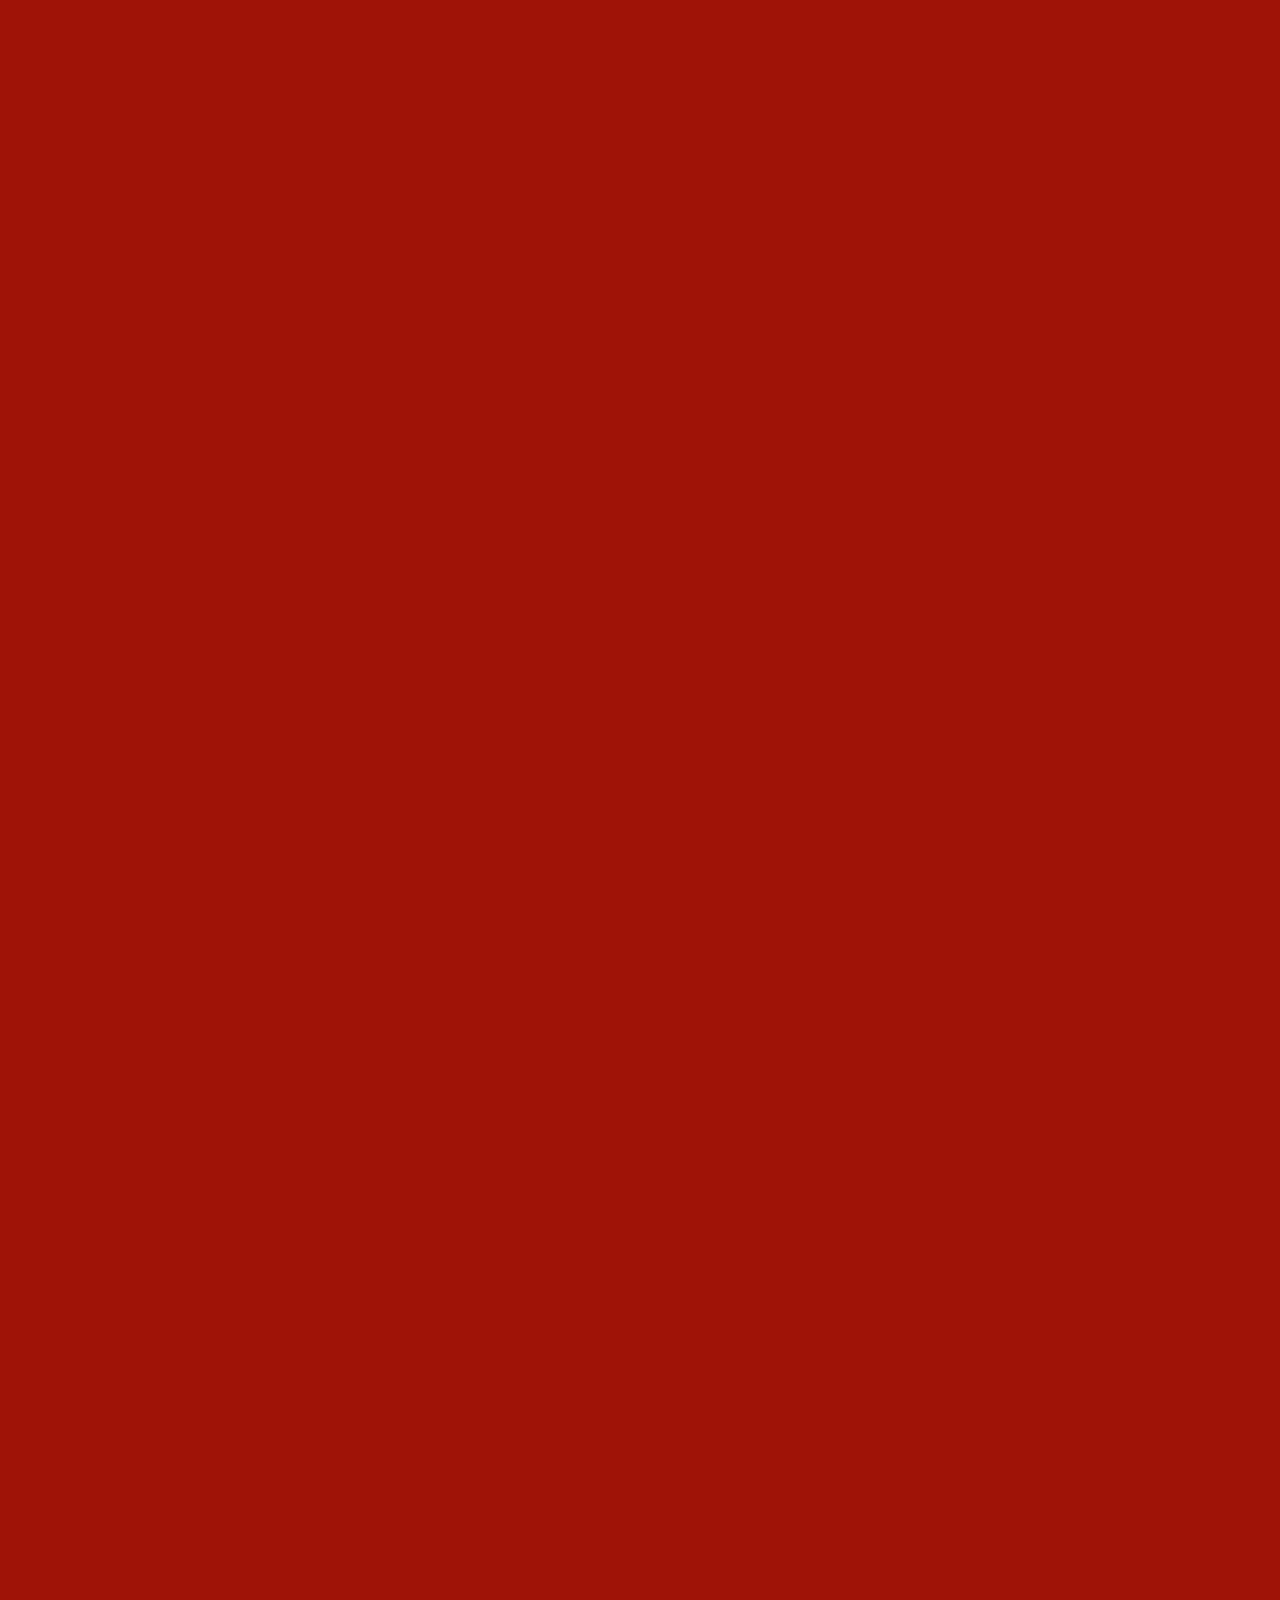
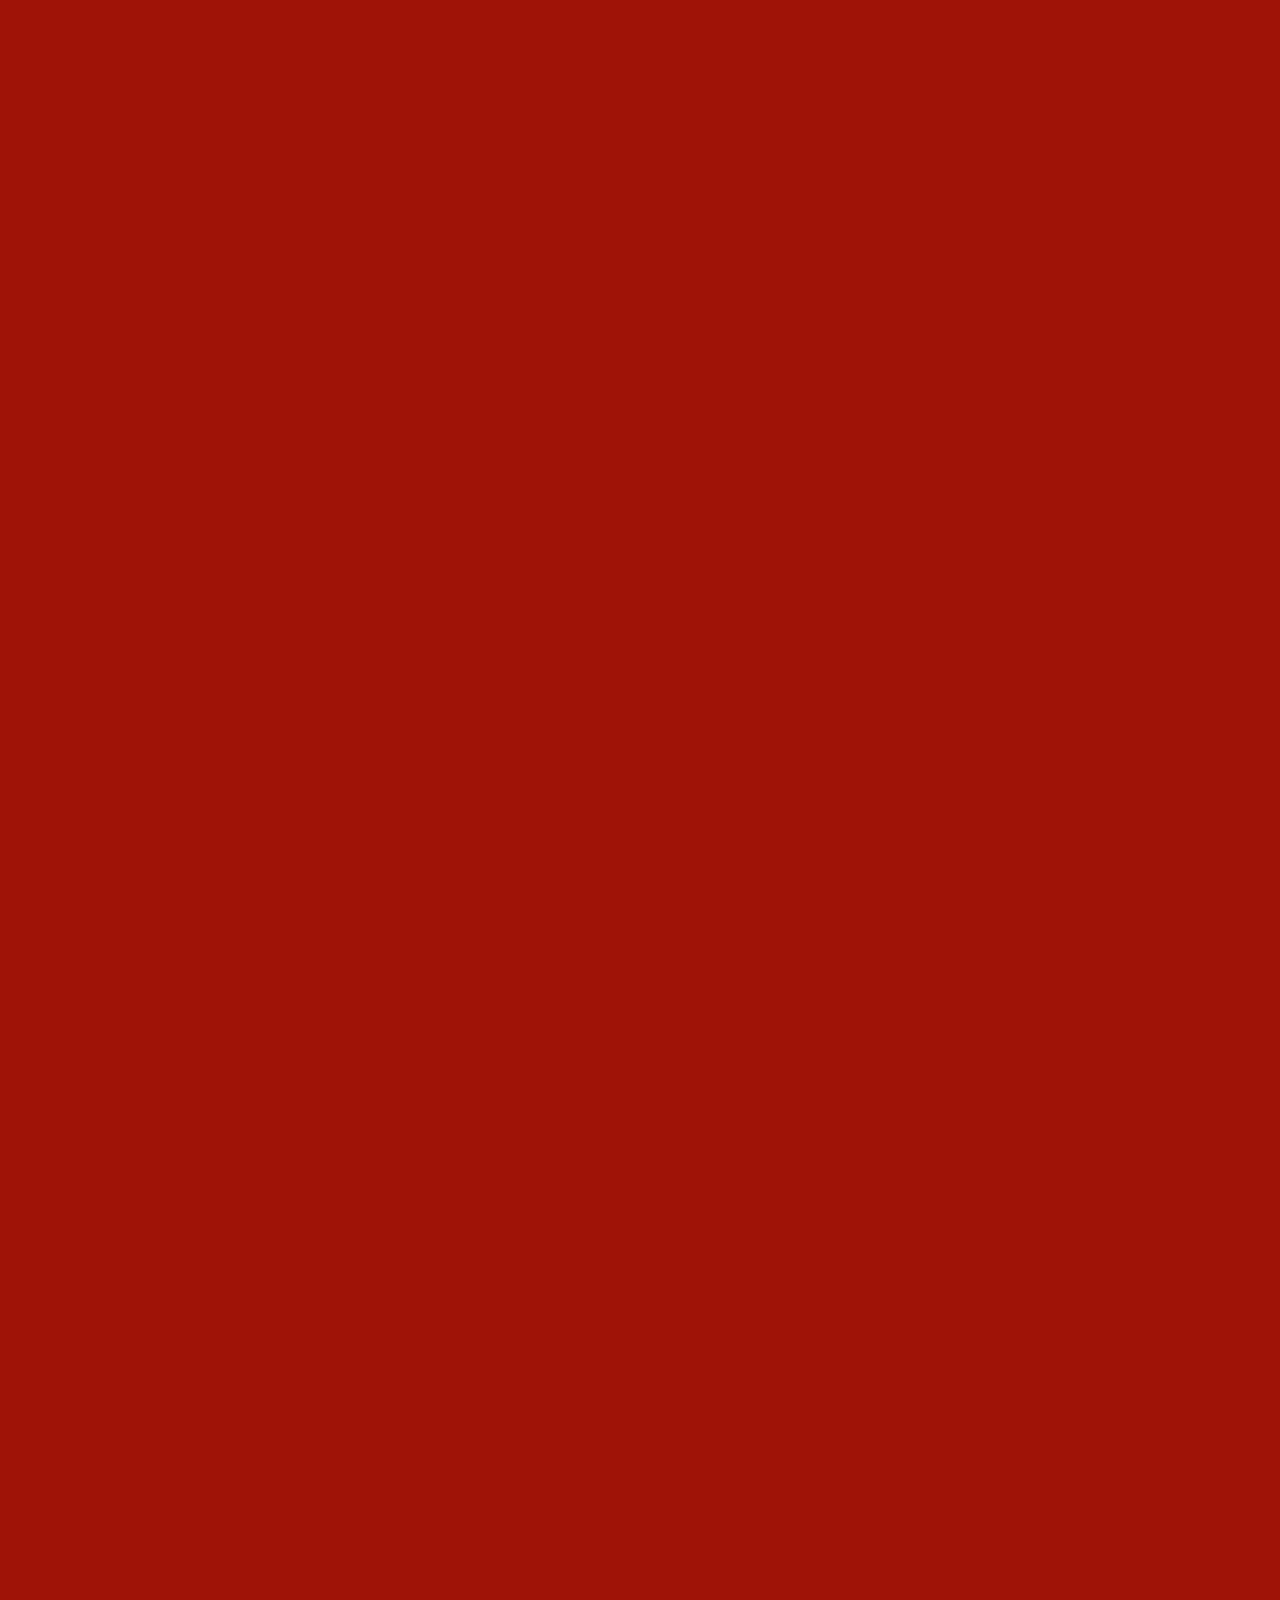
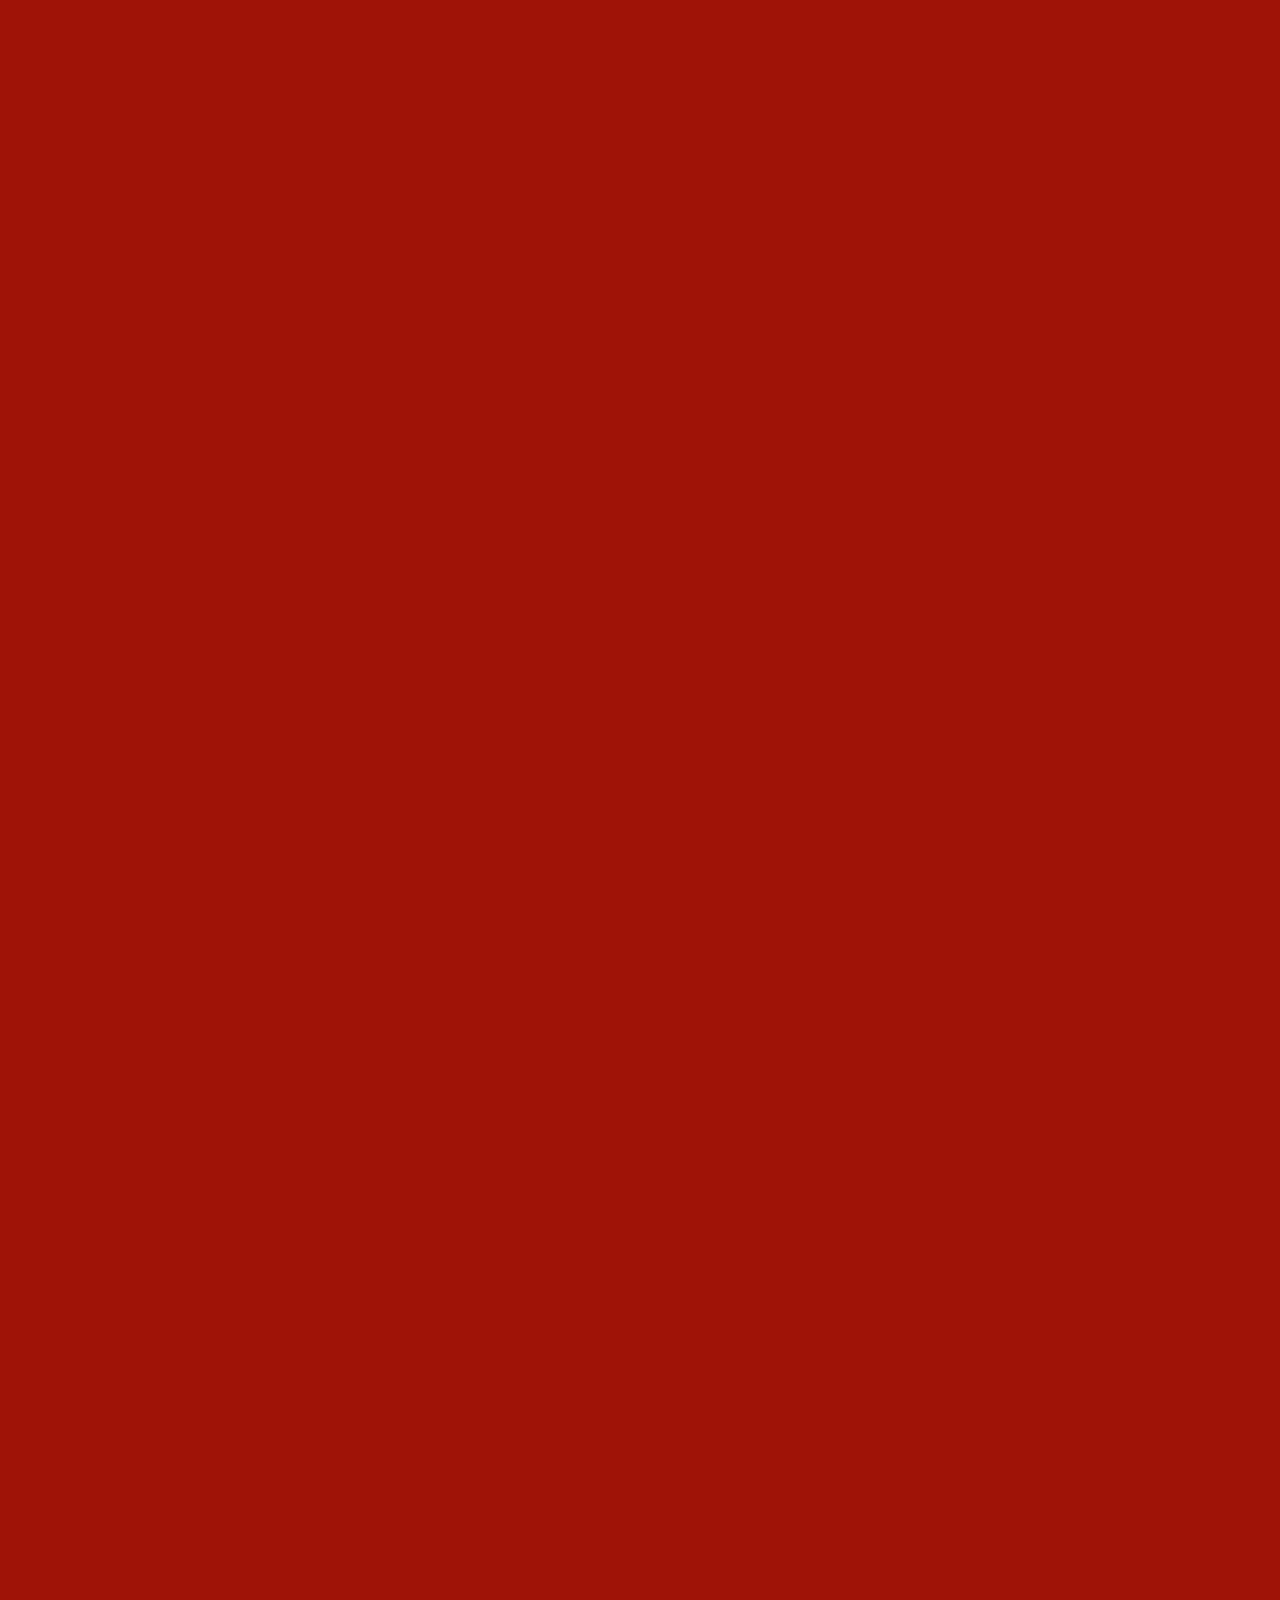
==== commit 5deae1de: "30.11 v.3" ====
--- a/index.html
+++ b/index.html
@@ -54,7 +54,9 @@
 				<rect x="96.9287" y="23" width="9.8995" height="9.8995" transform="rotate(45 96.9287 23)" fill="#9F1307" fill-opacity="0.8"/>
 				<rect x="96.9287" y="23.7071" width="8.8995" height="8.8995" transform="rotate(45 96.9287 23.7071)" stroke="white" stroke-opacity="0.4"/>
 			</svg>
-			<div class="page-cursor"></div>
+			<div class="page-cursor">
+				<img src="images/icons/cursor.svg" alt="Making Belarus">
+			</div>
 		</div>
 		<!-- ===================== | PAGE CURSOR END | ===================== -->
 
@@ -97,7 +99,7 @@
 
 		<div class="header__menu">
 
-			<div class="burger _cursor-pointer ">
+			<div class="burger _cursor-pointer disable">
 				<div></div>
 				<div></div>
 				<div></div>
--- a/styles/index.css
+++ b/styles/index.css
@@ -882,16 +882,14 @@
 }
 
 .c-cursor .page-cursor {
-  -webkit-transform: translate(-50%, -50%) rotate(45deg);
-      -ms-transform: translate(-50%, -50%) rotate(45deg);
-          transform: translate(-50%, -50%) rotate(45deg);
-  width: 14.4px;
-  height: 14.4px;
-  background: rgba(159, 19, 7, 0.8);
-  border: 1px solid rgba(255, 255, 255, 0.4);
-  -webkit-transform-origin: 50% 50%;
-      -ms-transform-origin: 50% 50%;
-          transform-origin: 50% 50%;
+  -webkit-transform: translate(-50%, -50%) rotate(90deg);
+      -ms-transform: translate(-50%, -50%) rotate(90deg);
+          transform: translate(-50%, -50%) rotate(90deg);
+  pointer-events: none;
+  -webkit-user-select: none;
+     -moz-user-select: none;
+      -ms-user-select: none;
+          user-select: none;
 }
 
 .c-cursor__slider {
@@ -2935,12 +2933,6 @@
     padding-bottom: 0;
   }
 
-  .timeline-section .scroll-container .parallax-item_text p {
-    -webkit-transform: translateY(100px);
-        -ms-transform: translateY(100px);
-            transform: translateY(100px);
-  }
-
   .history-section .line .stroke,
   .history-section .line .fill {
     margin: 0 0.8rem;
@@ -3263,10 +3255,6 @@
   }
 
   .preloader__calendar {
-    width: 100%;
-  }
-
-  .preloader__button {
     width: 100%;
   }
 
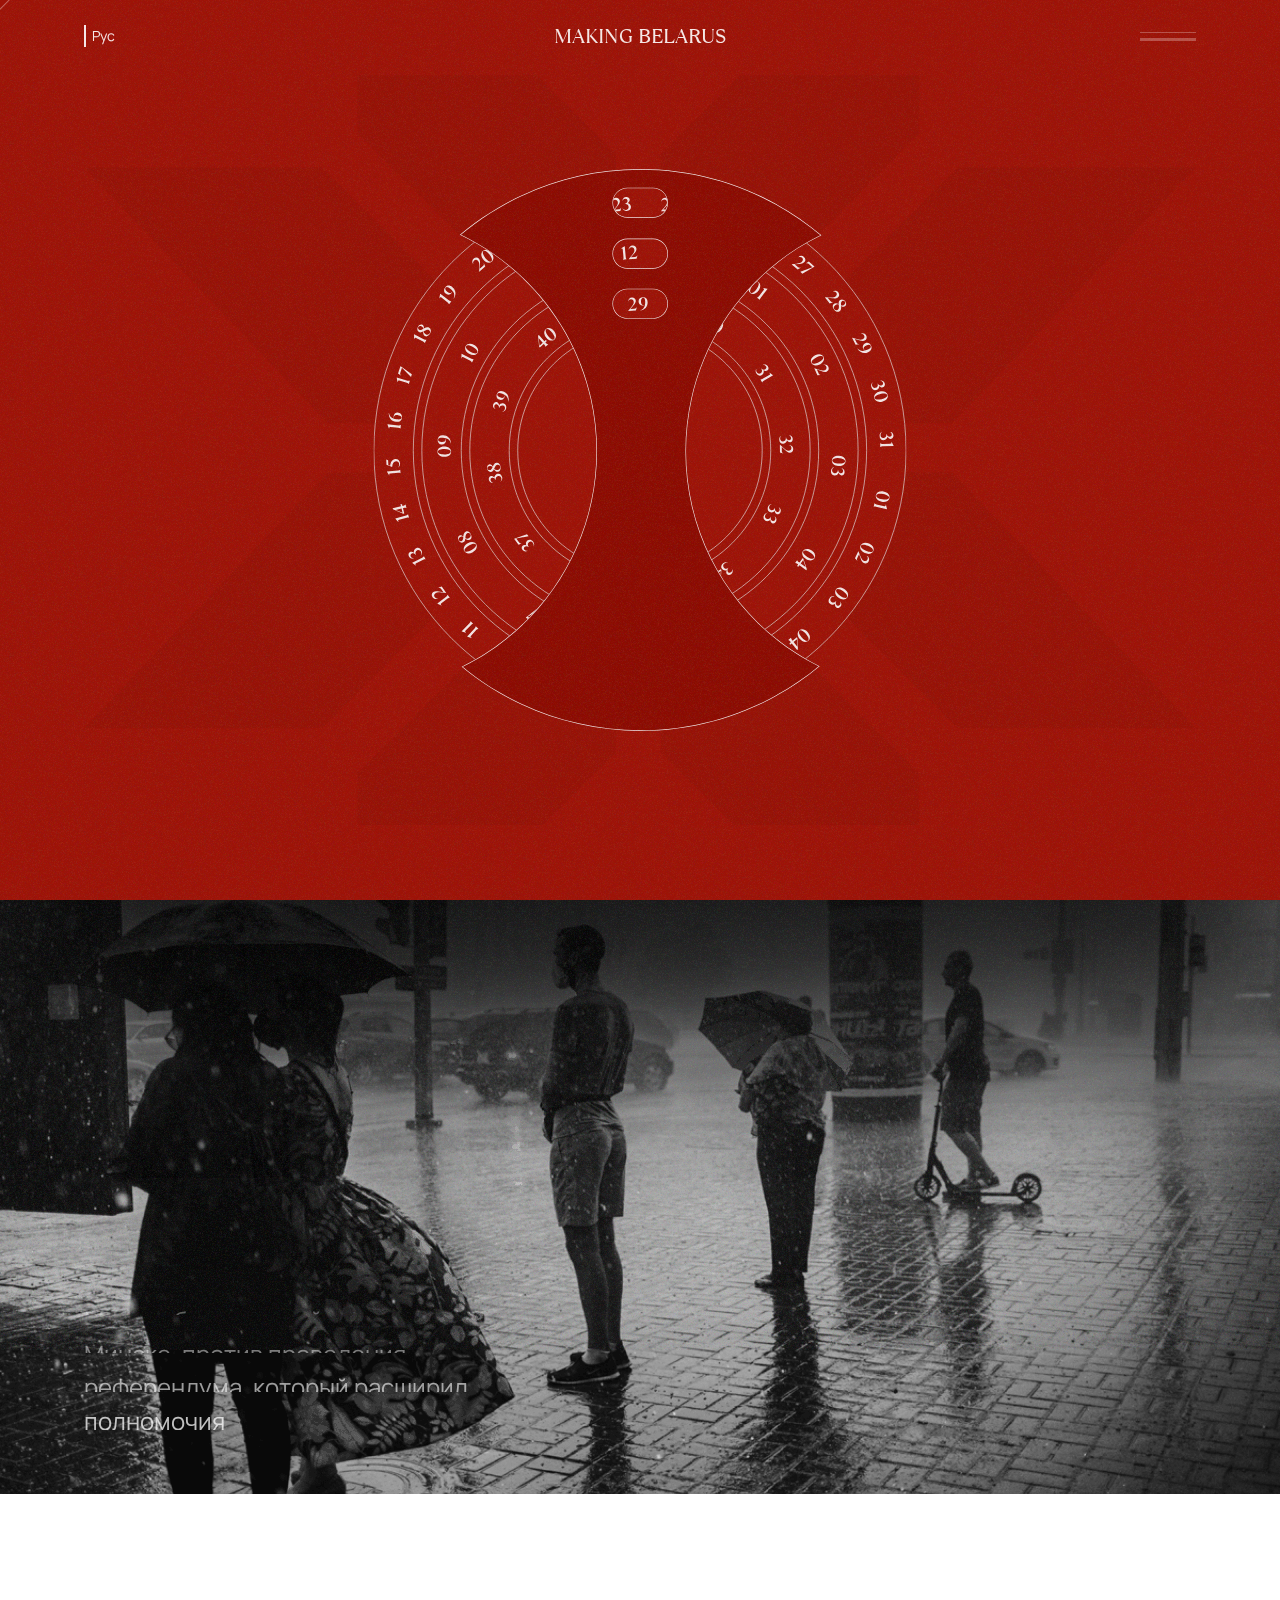
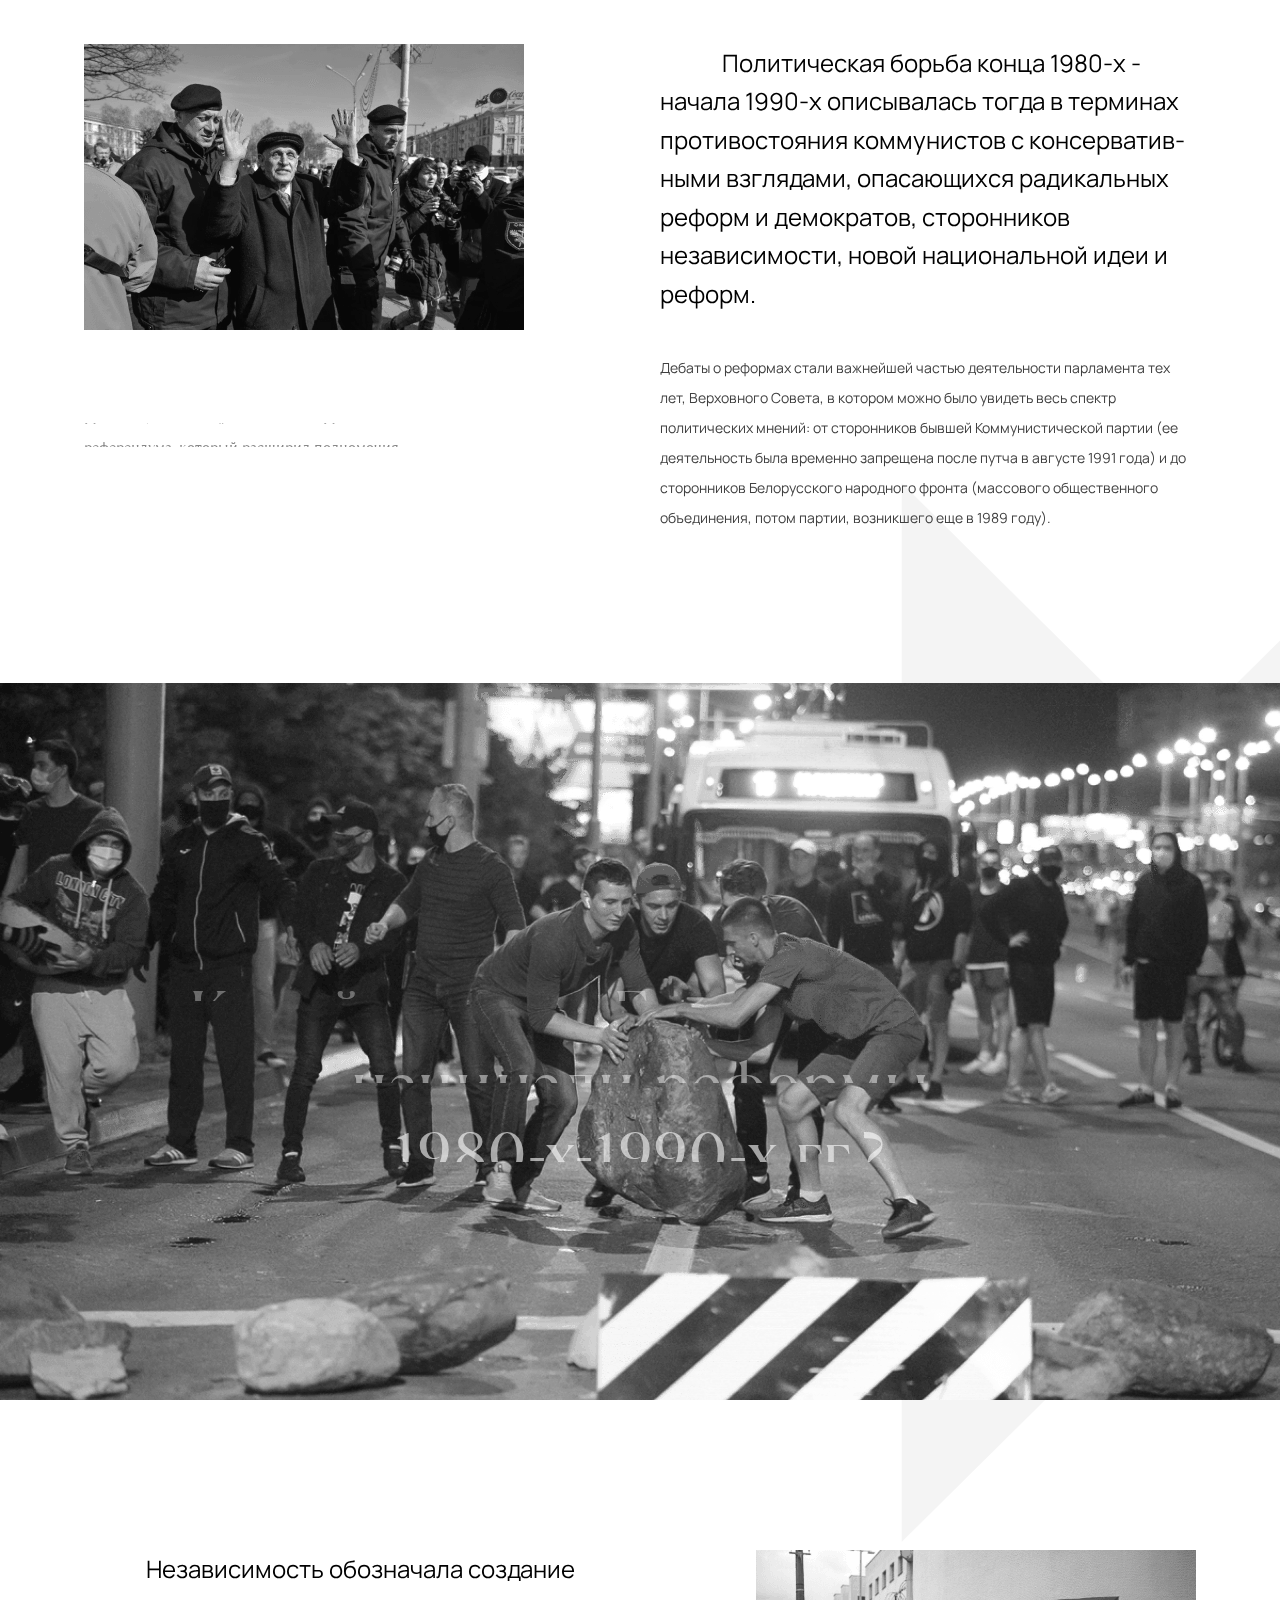
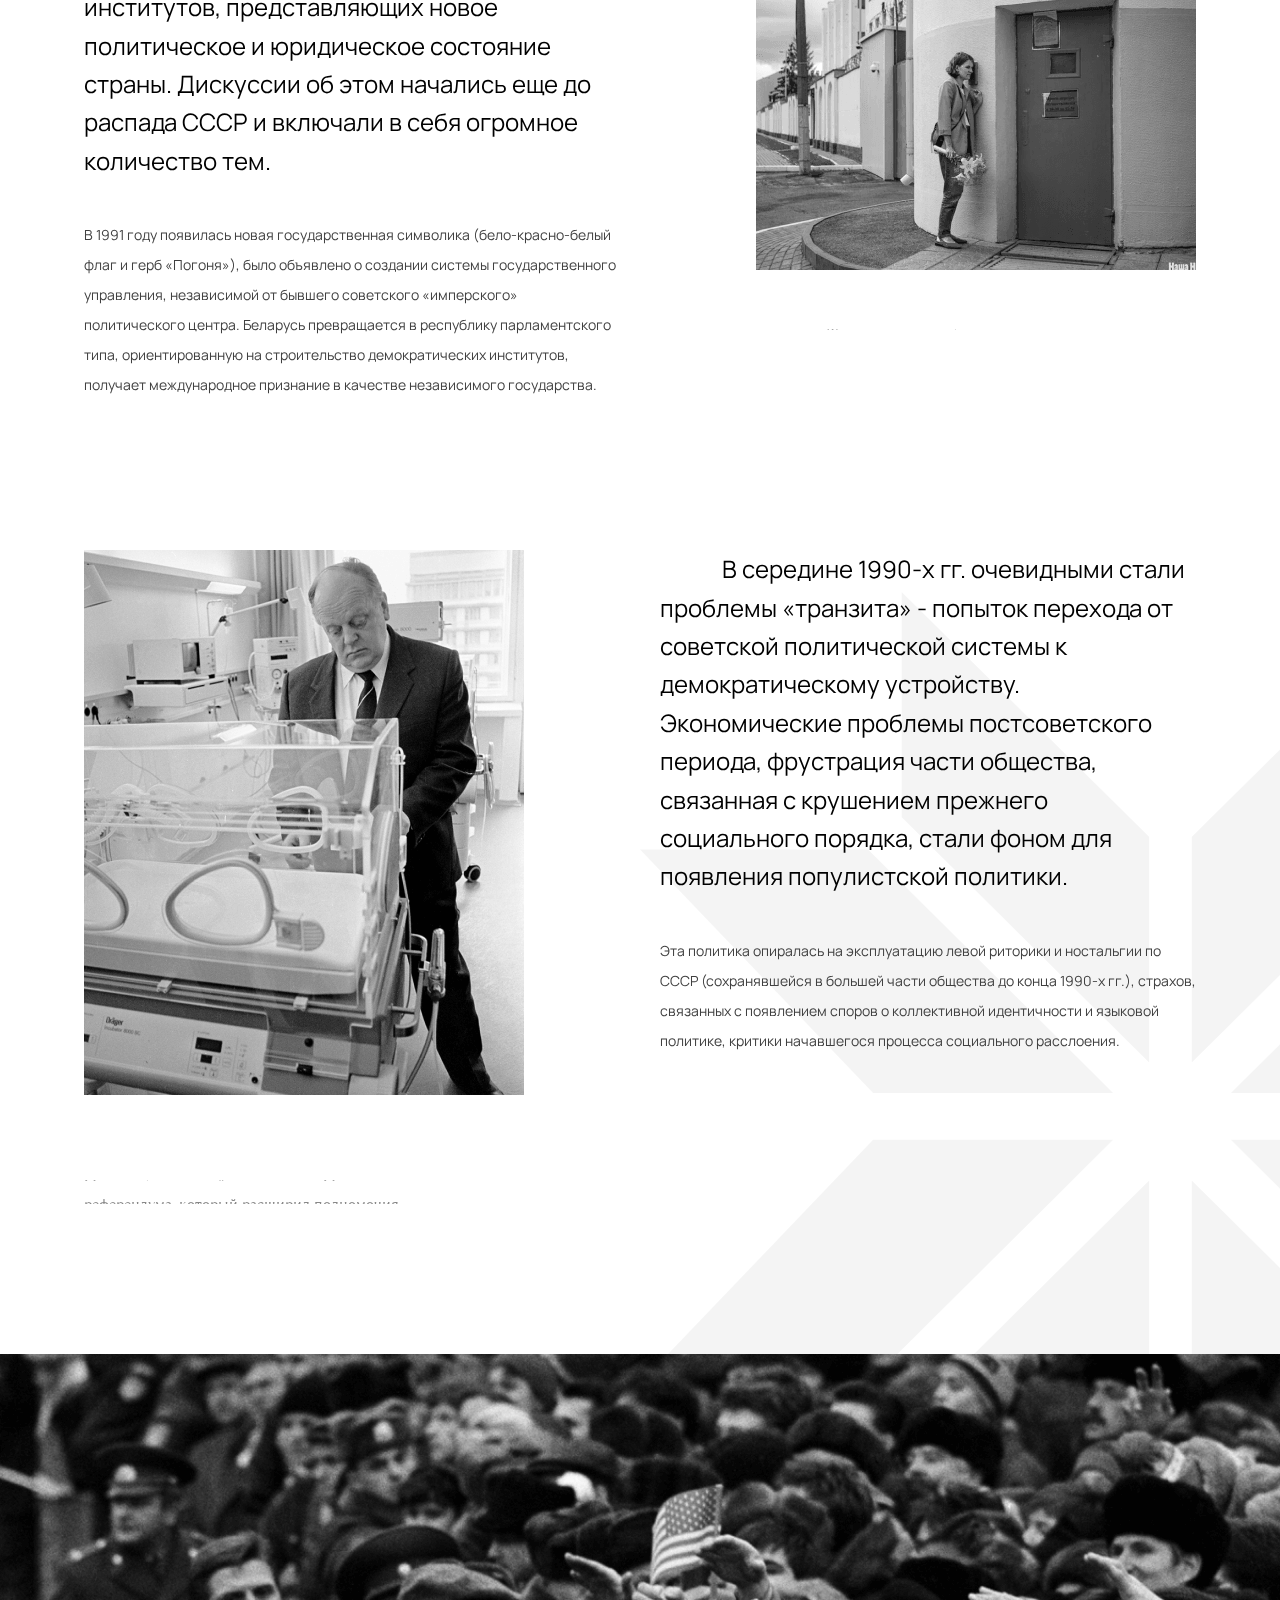
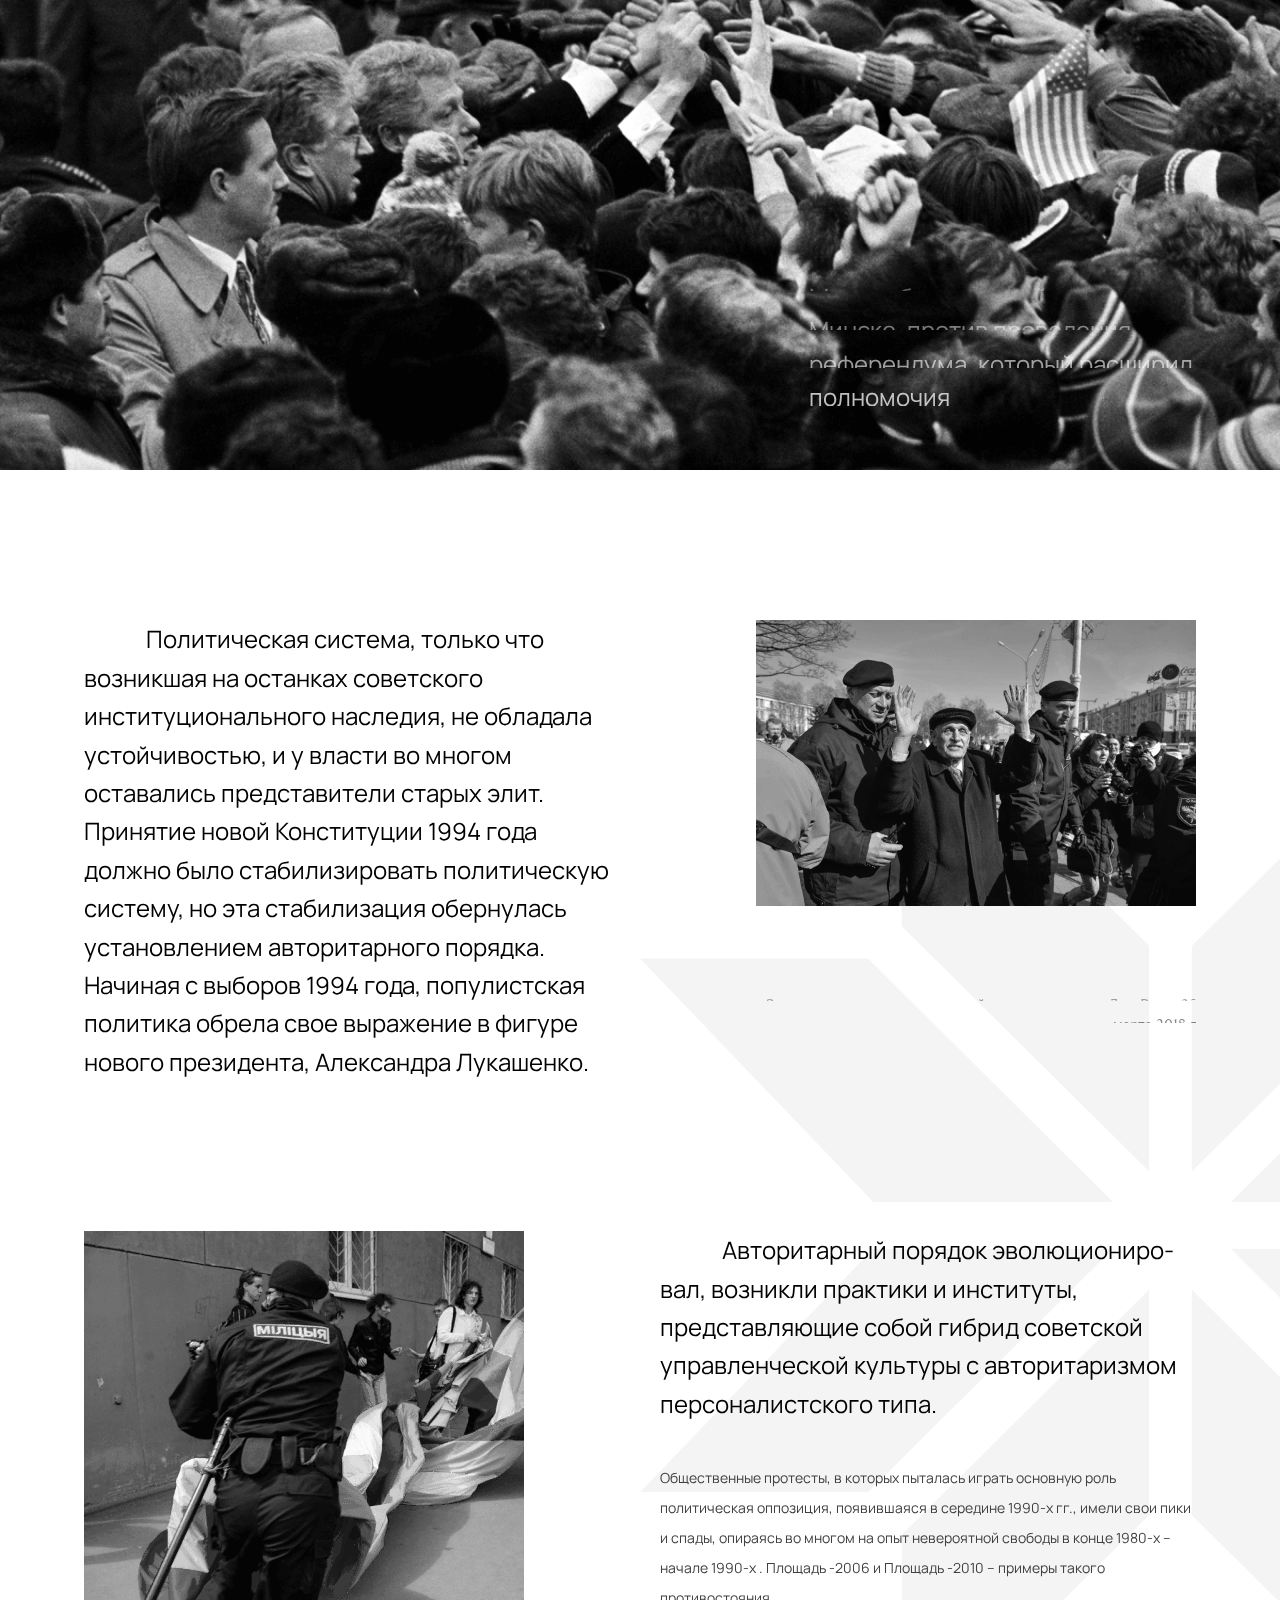
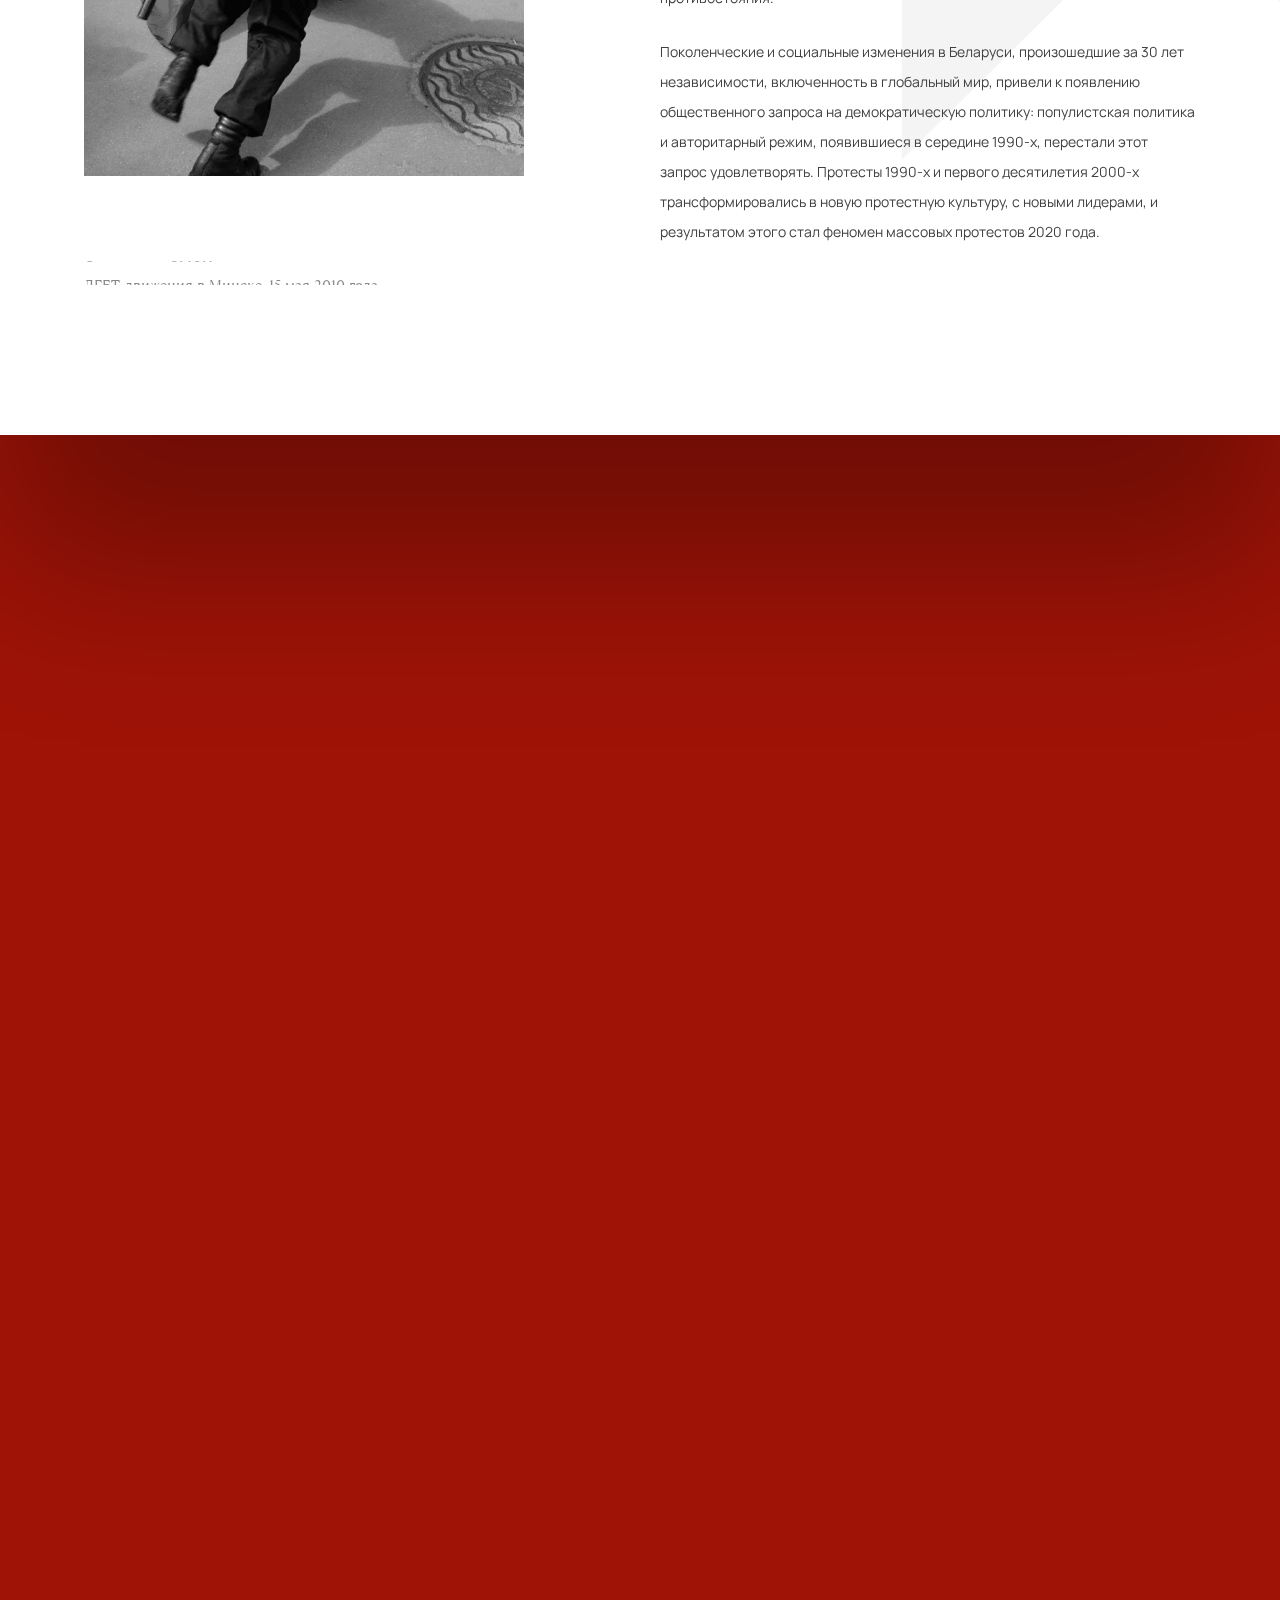
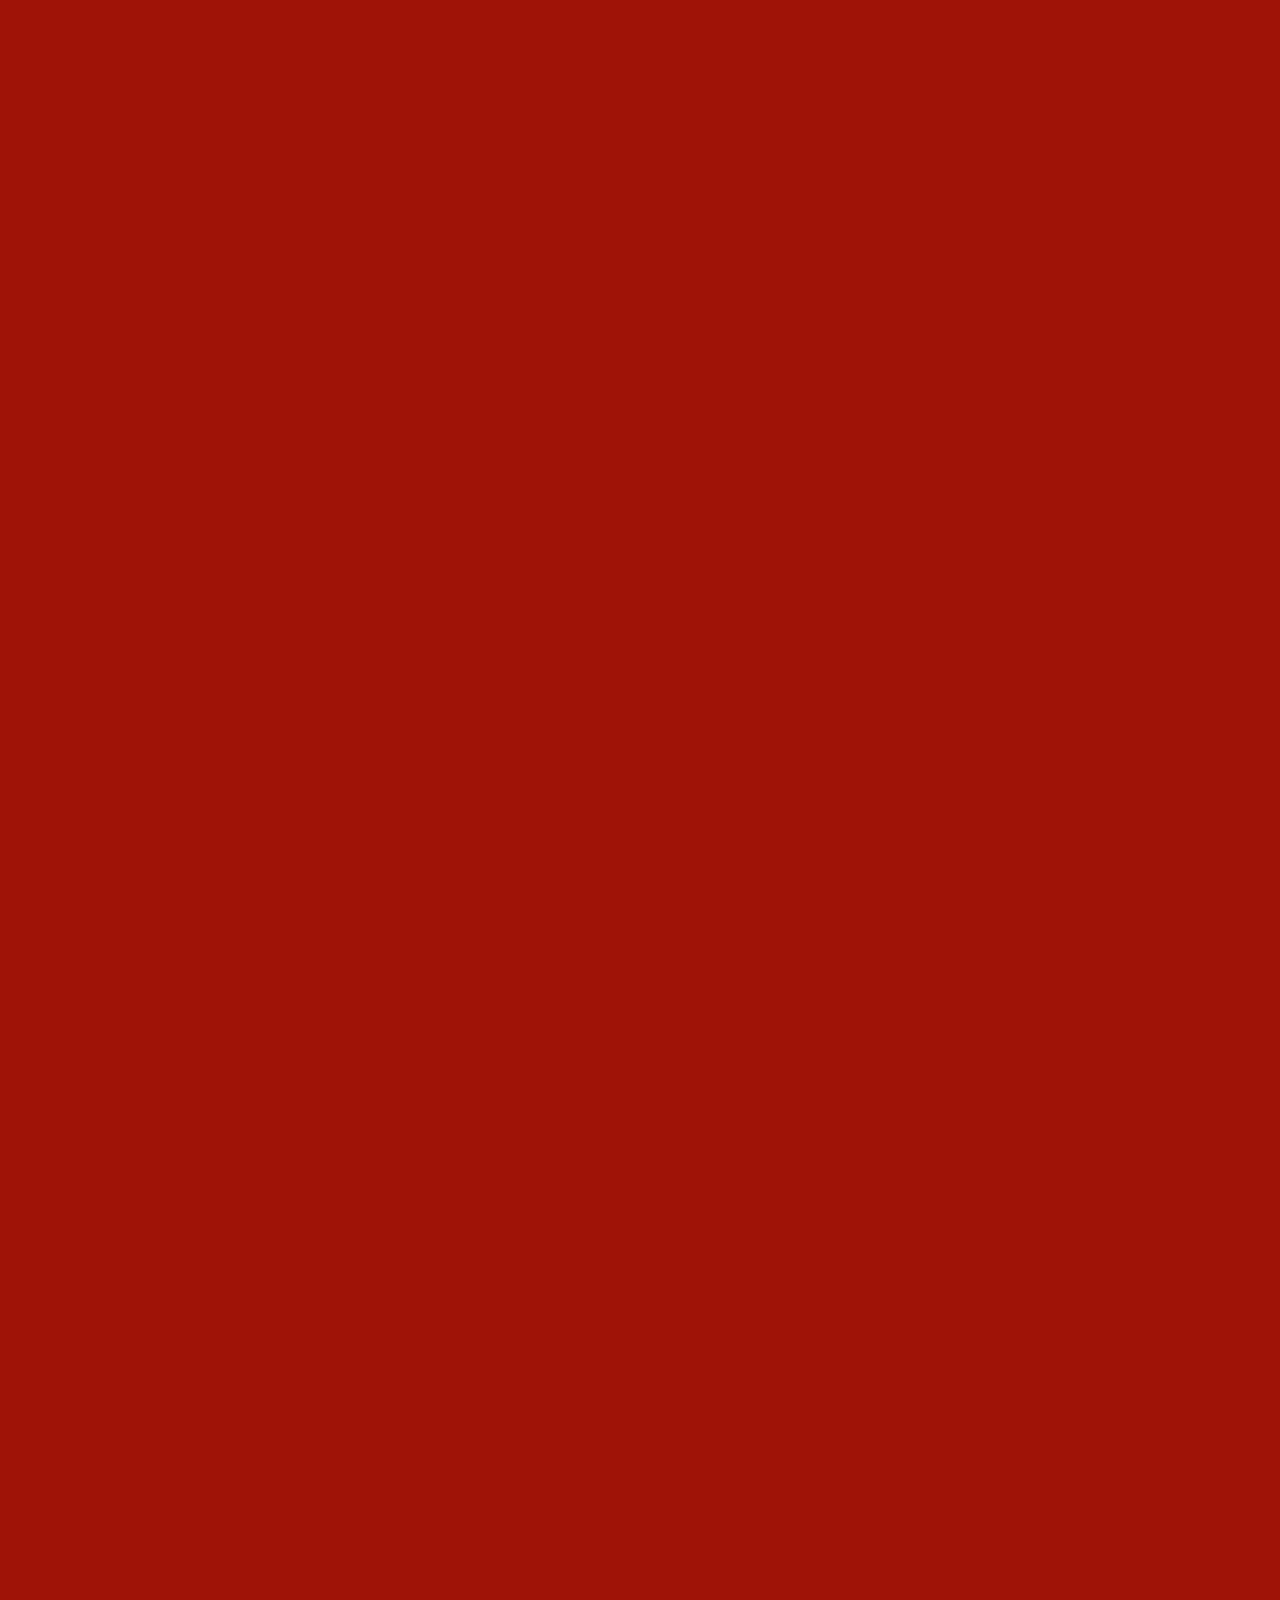
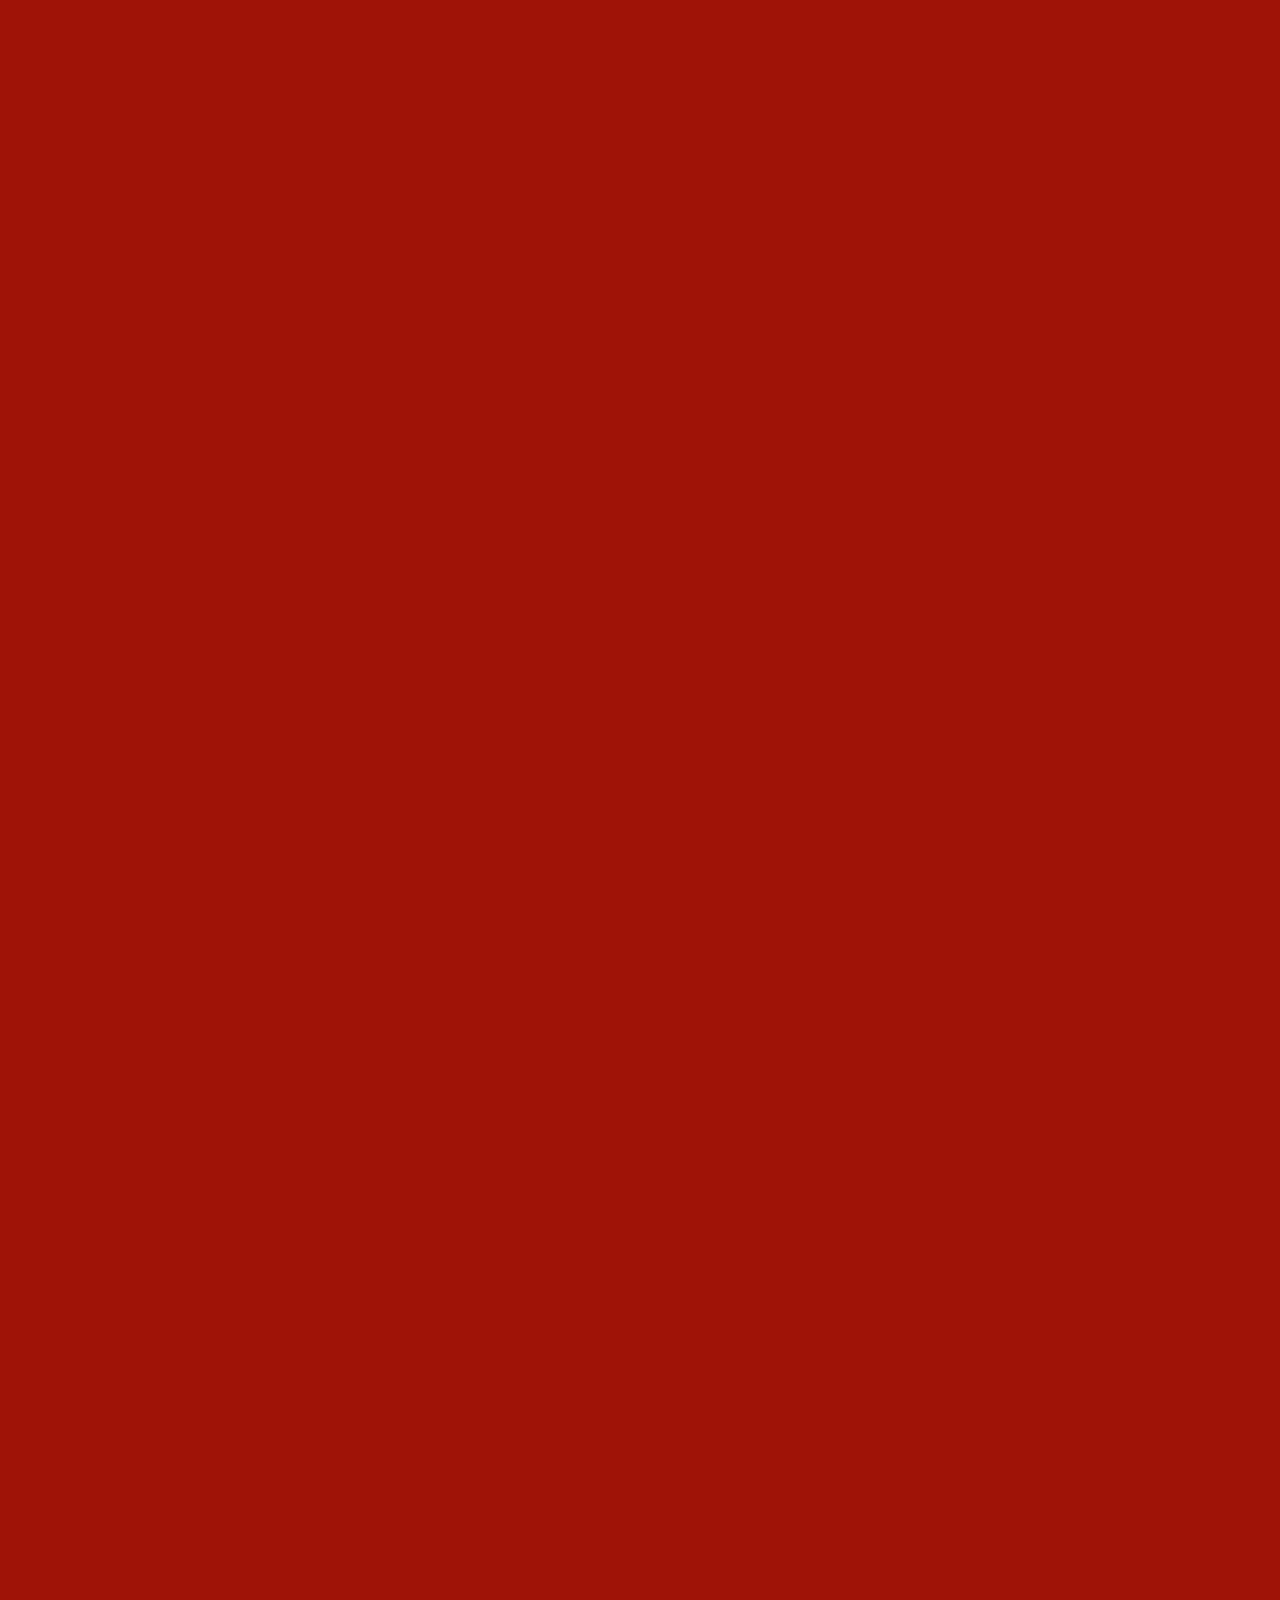
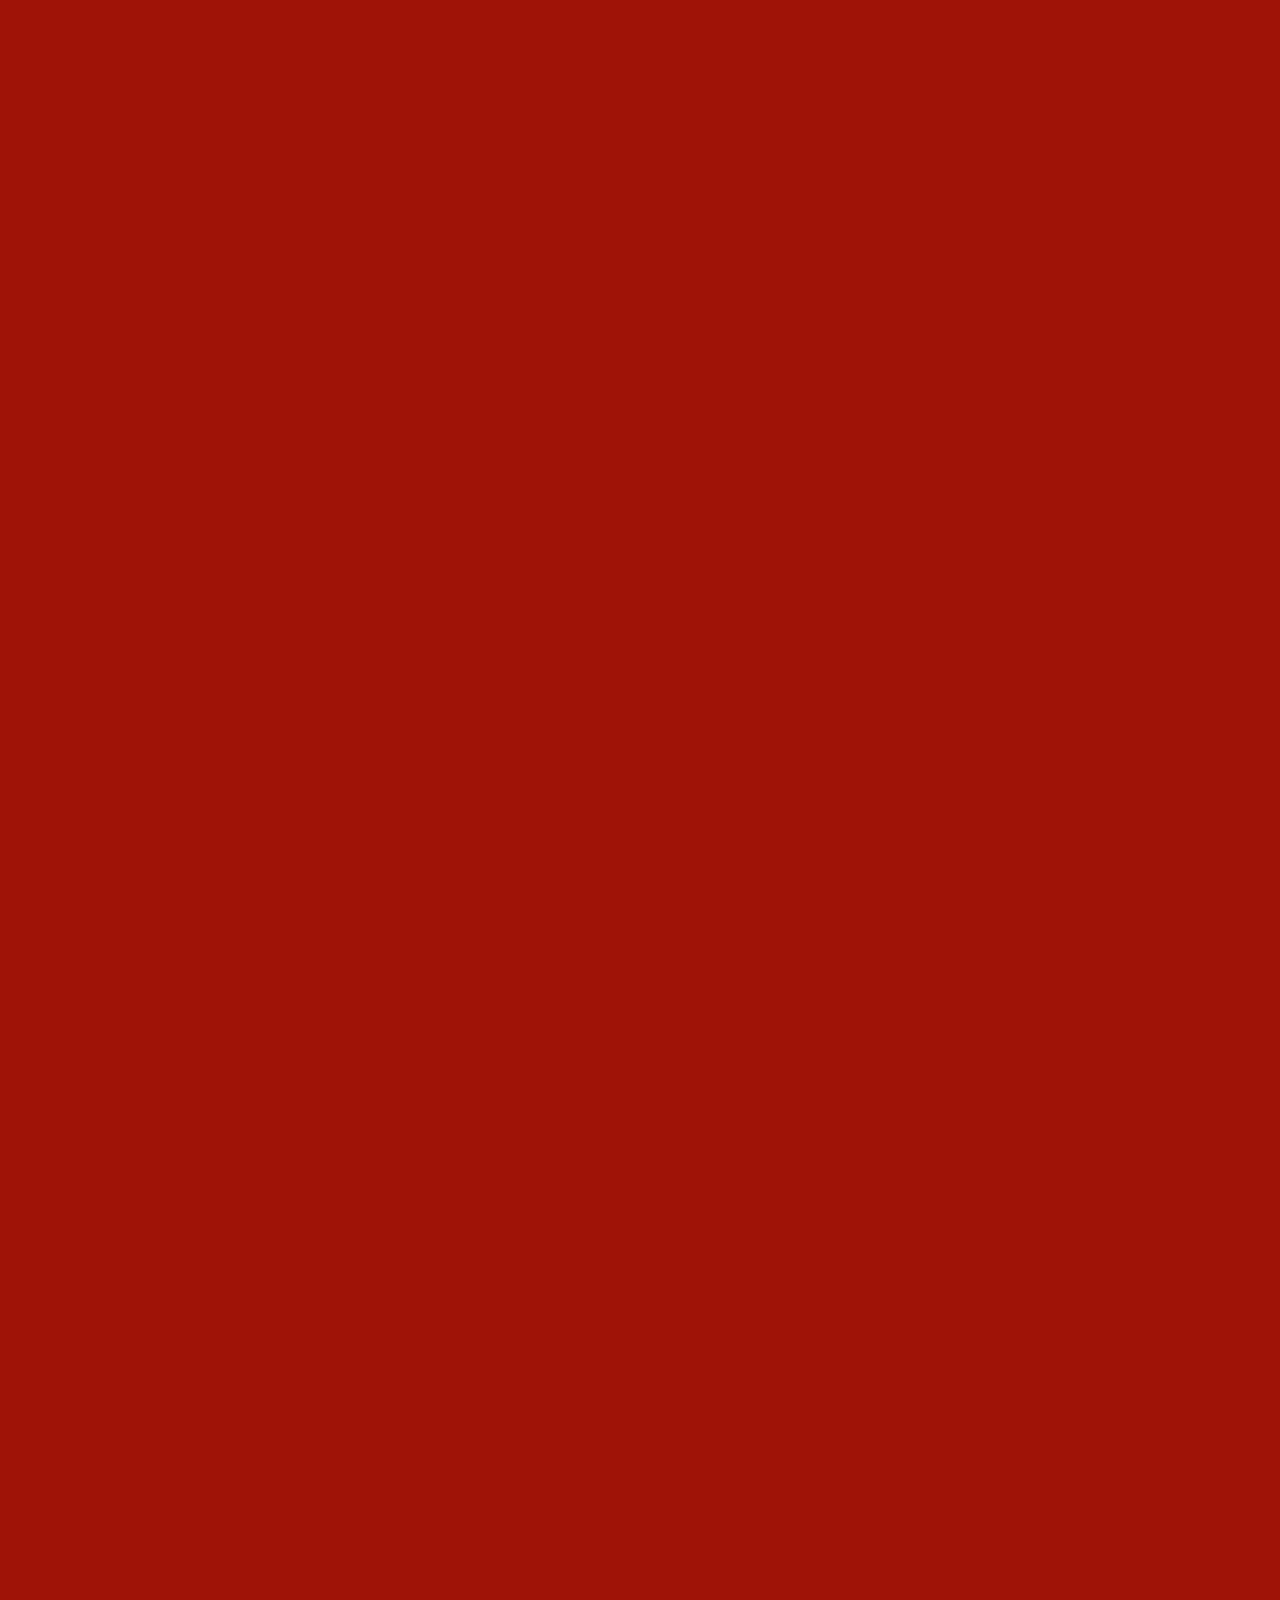
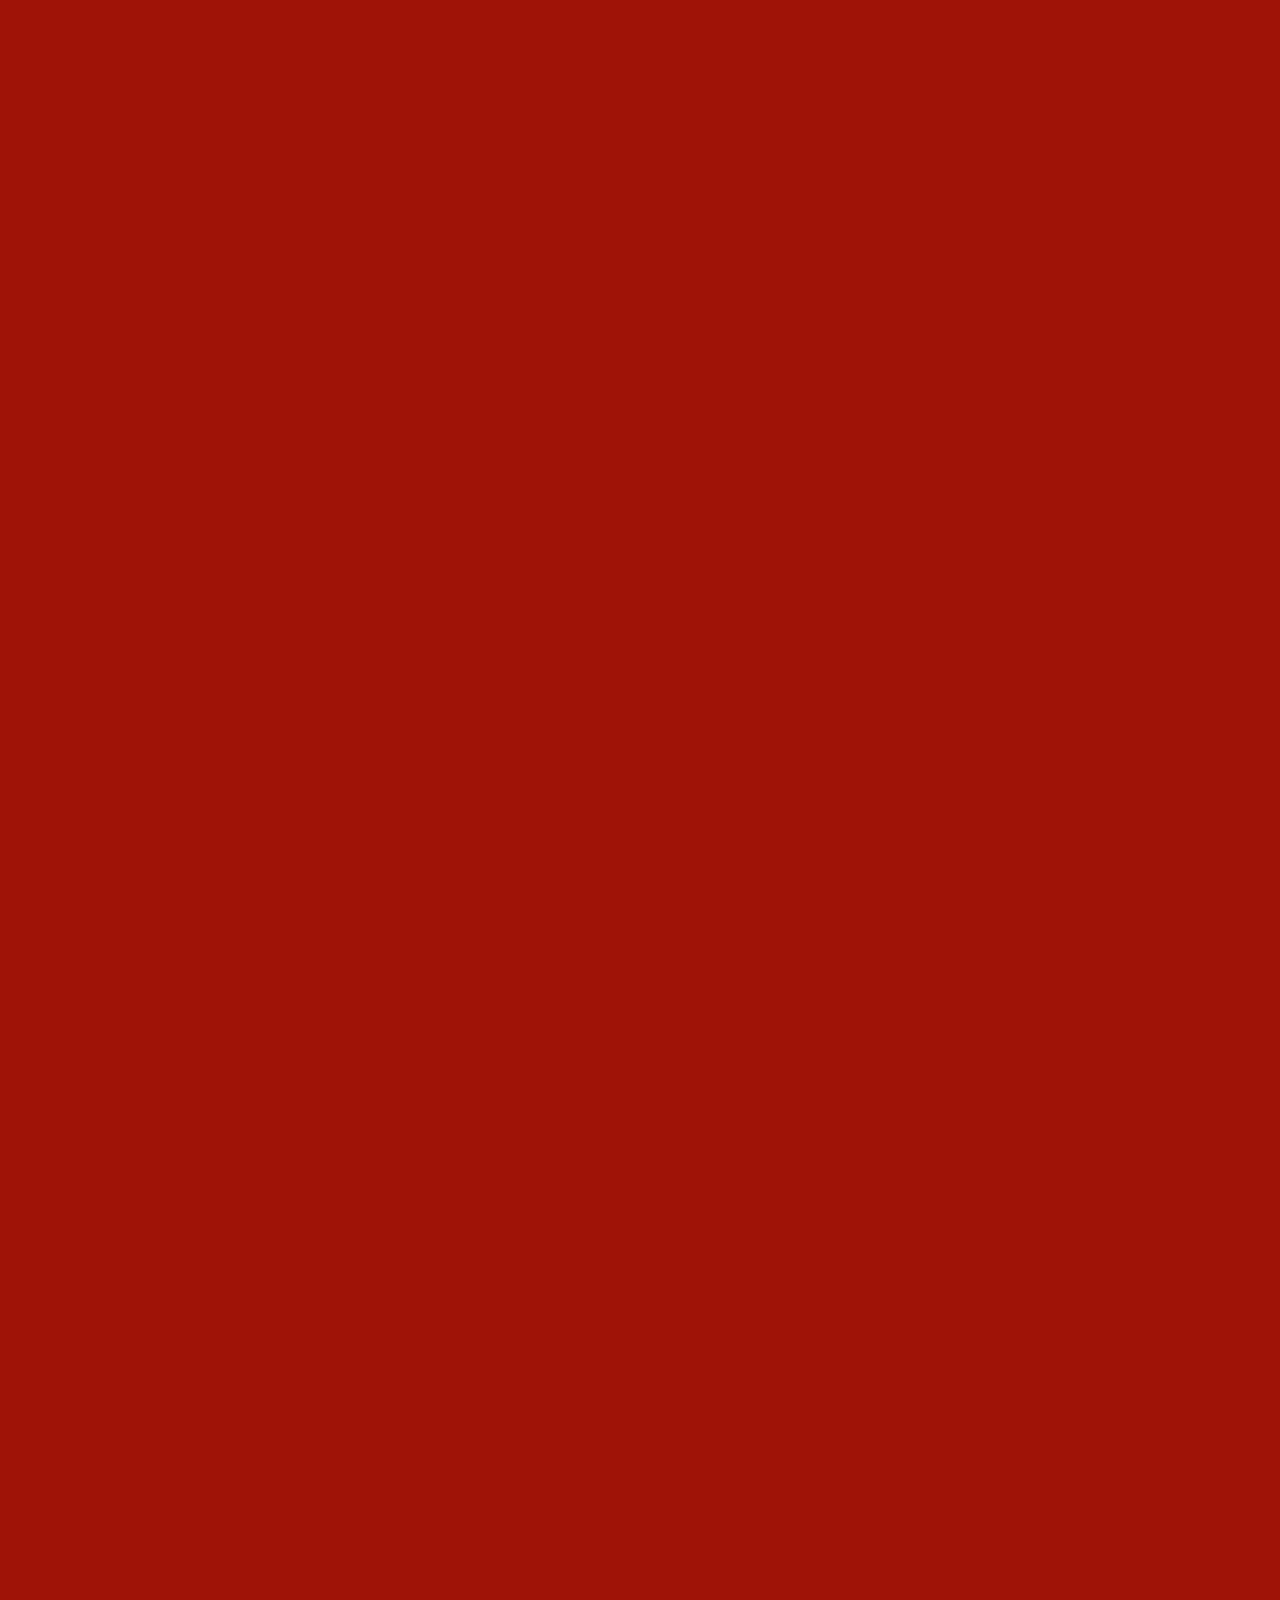
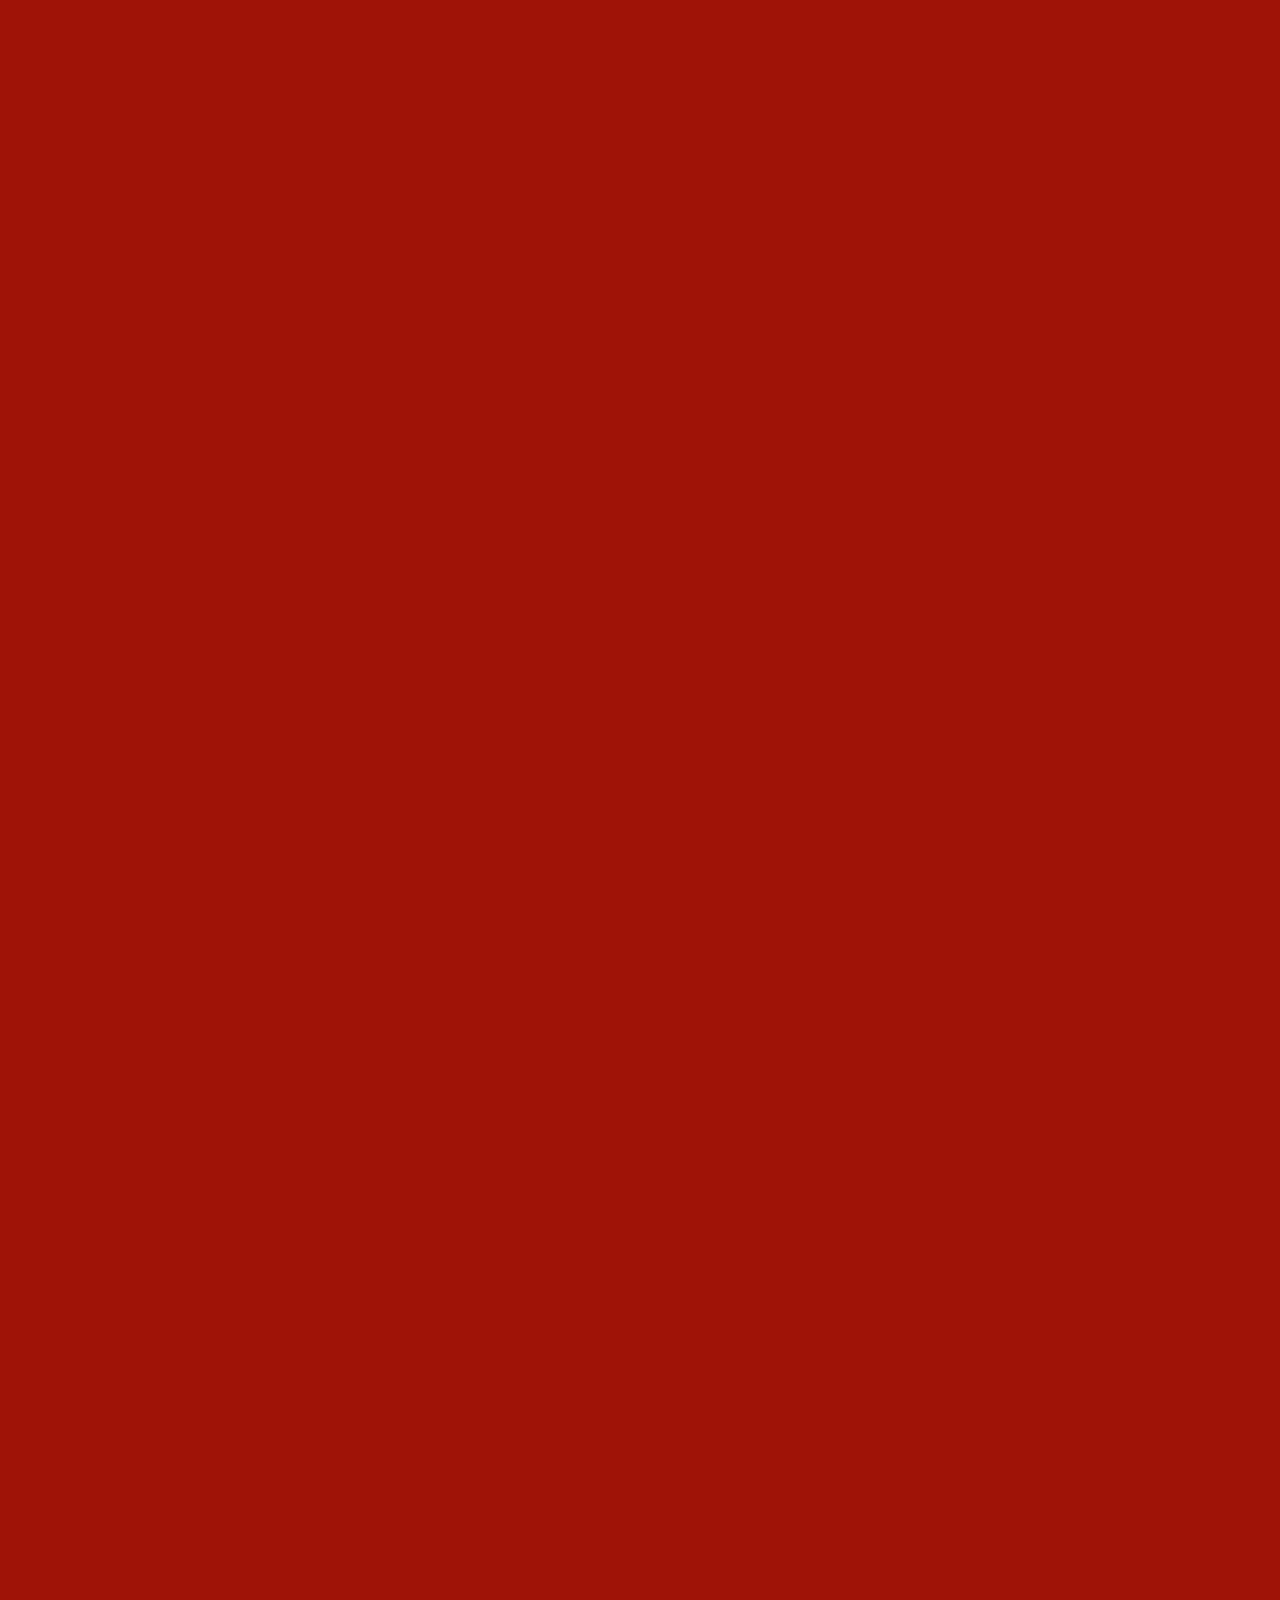
==== commit 6bf2a456: "30.11 last v" ====
--- a/index.html
+++ b/index.html
@@ -54,9 +54,7 @@
 				<rect x="96.9287" y="23" width="9.8995" height="9.8995" transform="rotate(45 96.9287 23)" fill="#9F1307" fill-opacity="0.8"/>
 				<rect x="96.9287" y="23.7071" width="8.8995" height="8.8995" transform="rotate(45 96.9287 23.7071)" stroke="white" stroke-opacity="0.4"/>
 			</svg>
-			<div class="page-cursor">
-				<img src="images/icons/cursor.svg" alt="Making Belarus">
-			</div>
+			<div class="page-cursor"></div>
 		</div>
 		<!-- ===================== | PAGE CURSOR END | ===================== -->
 
--- a/styles/index.css
+++ b/styles/index.css
@@ -882,9 +882,16 @@
 }
 
 .c-cursor .page-cursor {
-  -webkit-transform: translate(-50%, -50%) rotate(90deg);
-      -ms-transform: translate(-50%, -50%) rotate(90deg);
-          transform: translate(-50%, -50%) rotate(90deg);
+  -webkit-transform: translate(-50%, -50%) rotate(45deg);
+      -ms-transform: translate(-50%, -50%) rotate(45deg);
+          transform: translate(-50%, -50%) rotate(45deg);
+  width: 14px;
+  height: 14px;
+  background: rgba(159, 19, 7, 0.8);
+  border: 1px solid rgba(255, 255, 255, 0.4);
+  -webkit-transform-origin: 50% 50%;
+      -ms-transform-origin: 50% 50%;
+          transform-origin: 50% 50%;
   pointer-events: none;
   -webkit-user-select: none;
      -moz-user-select: none;
